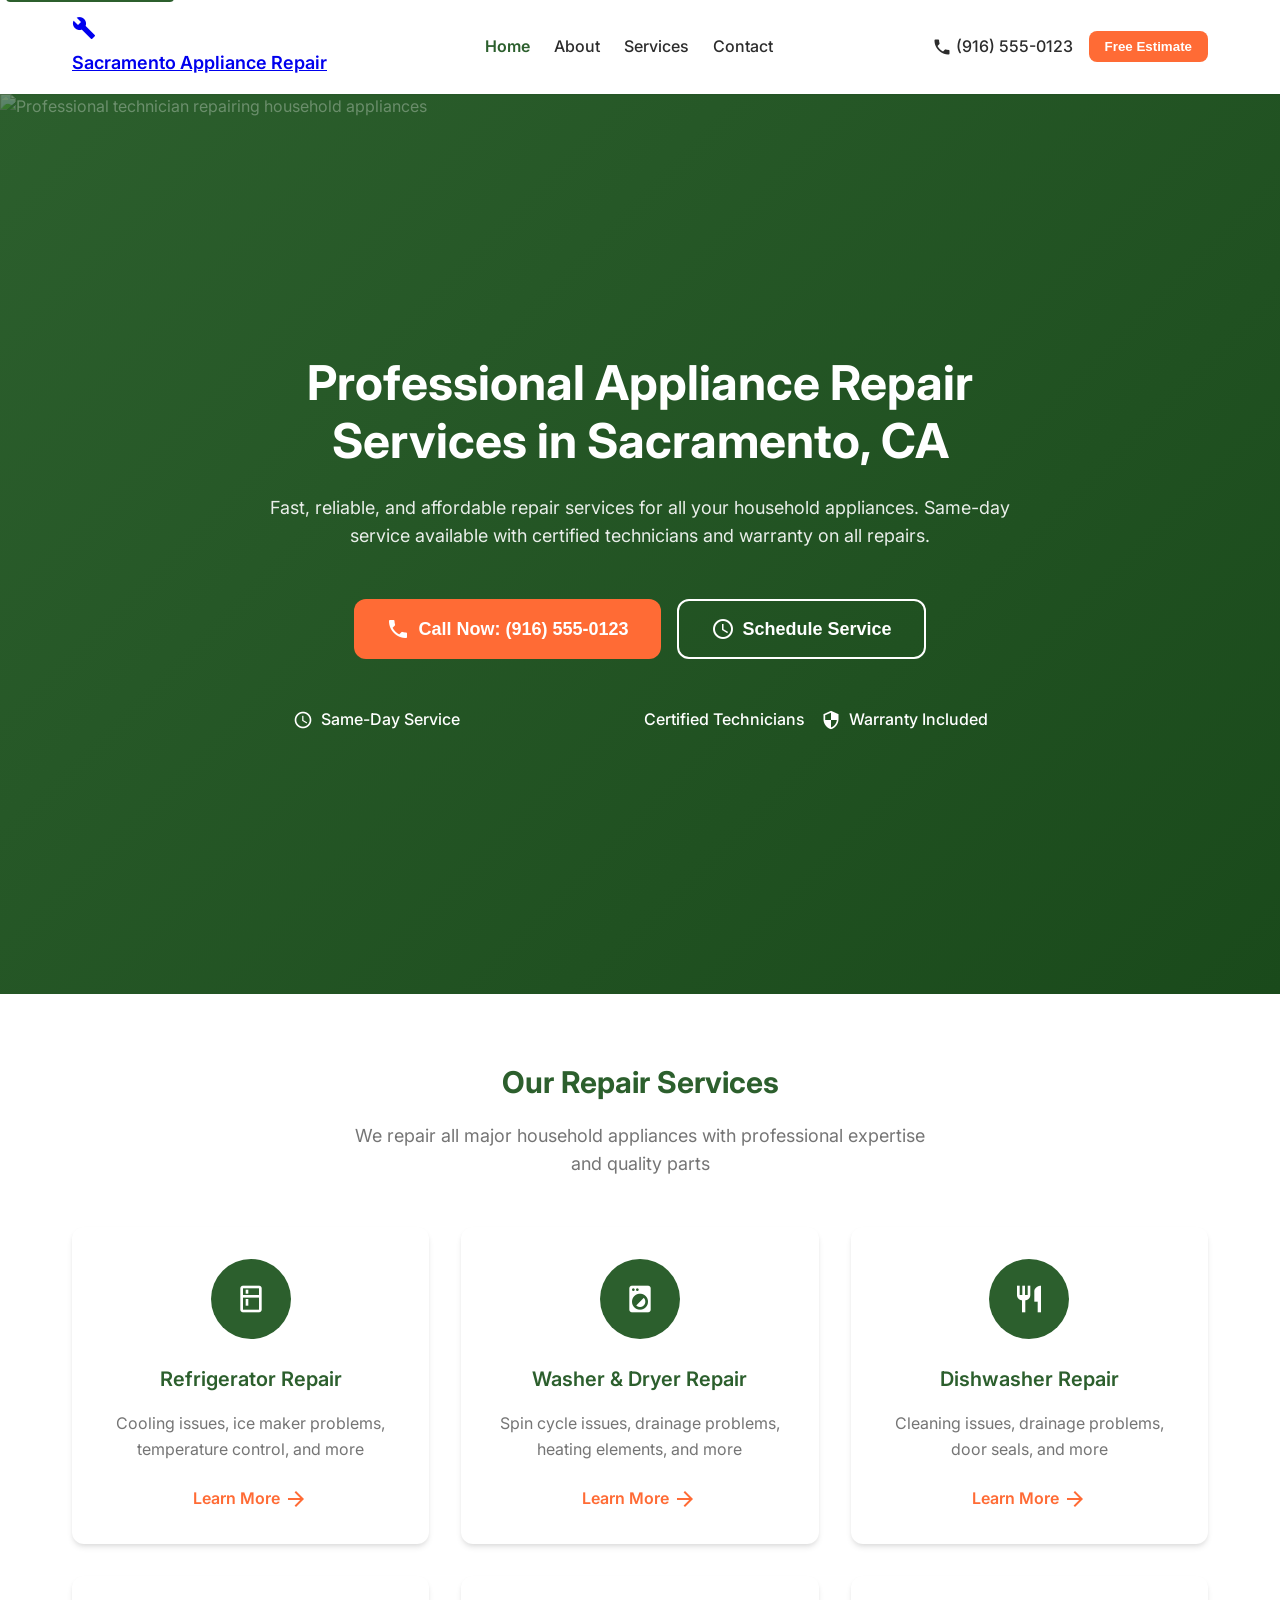
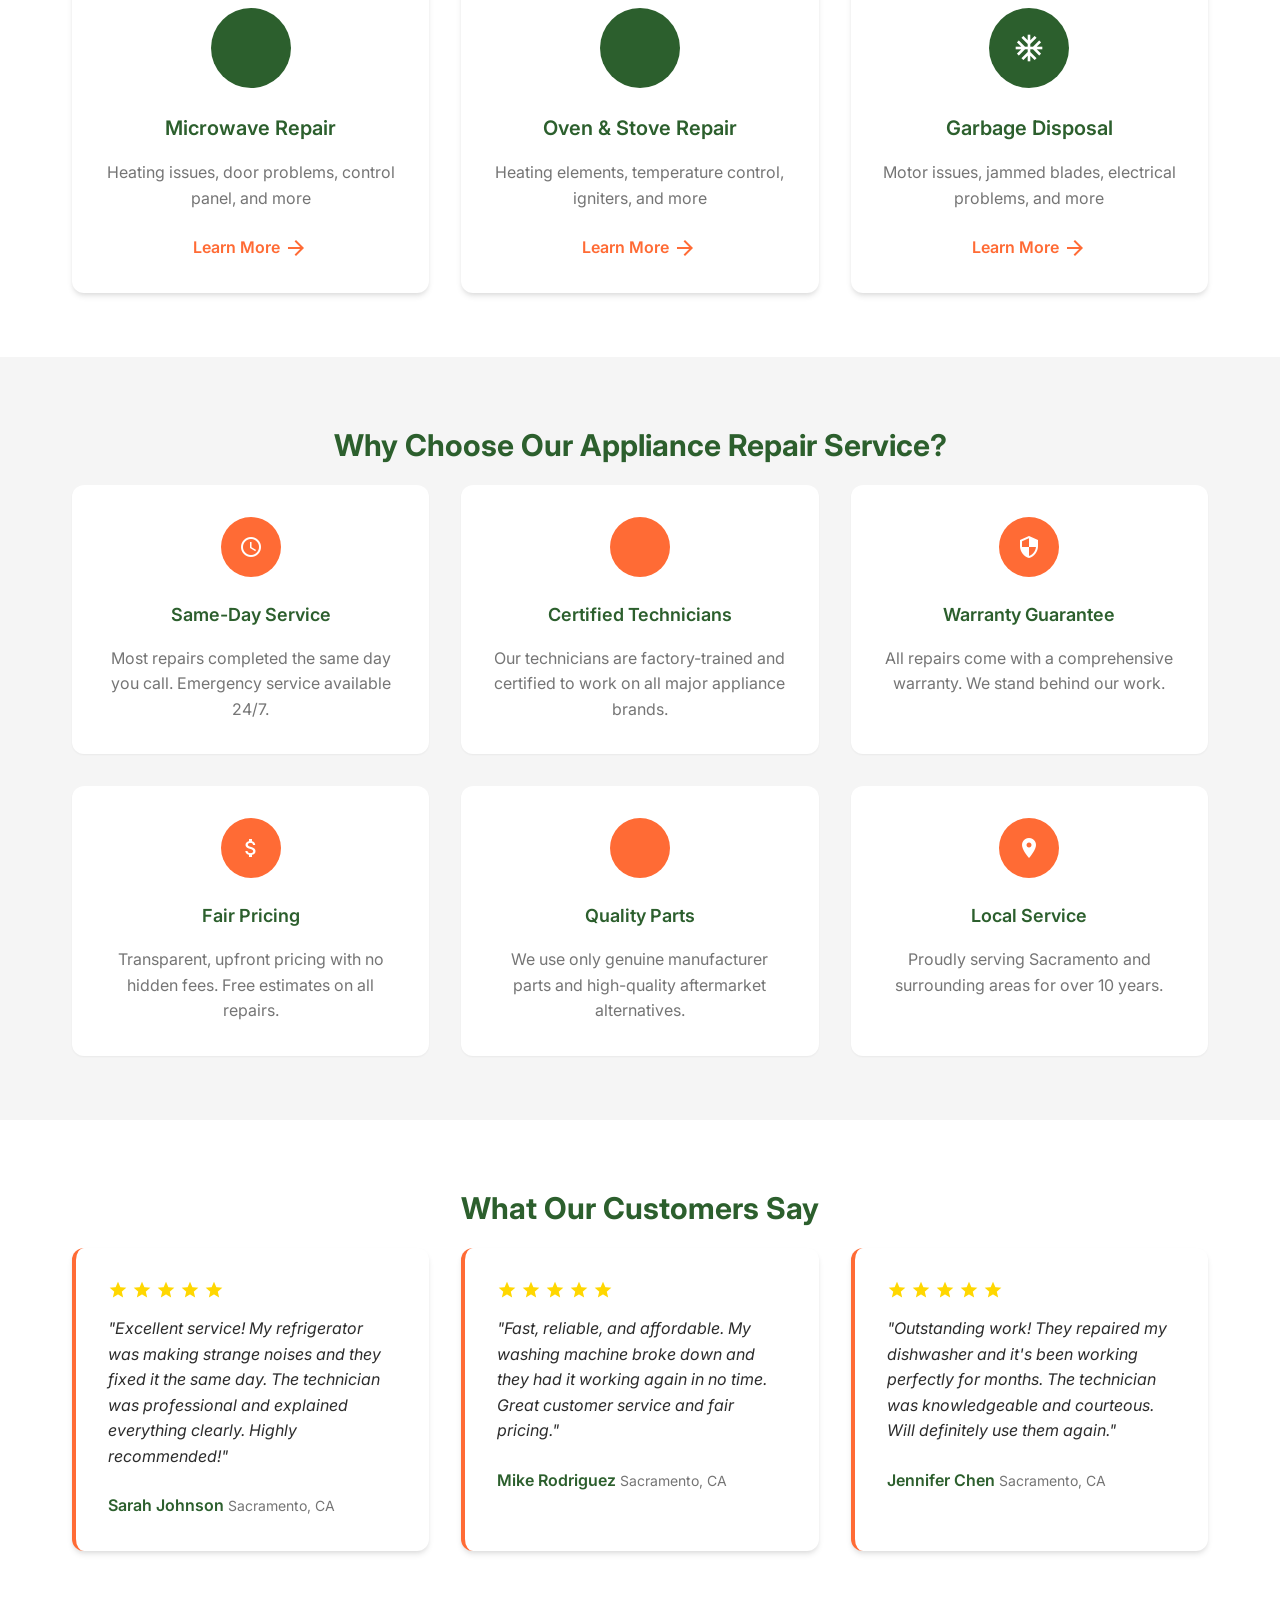
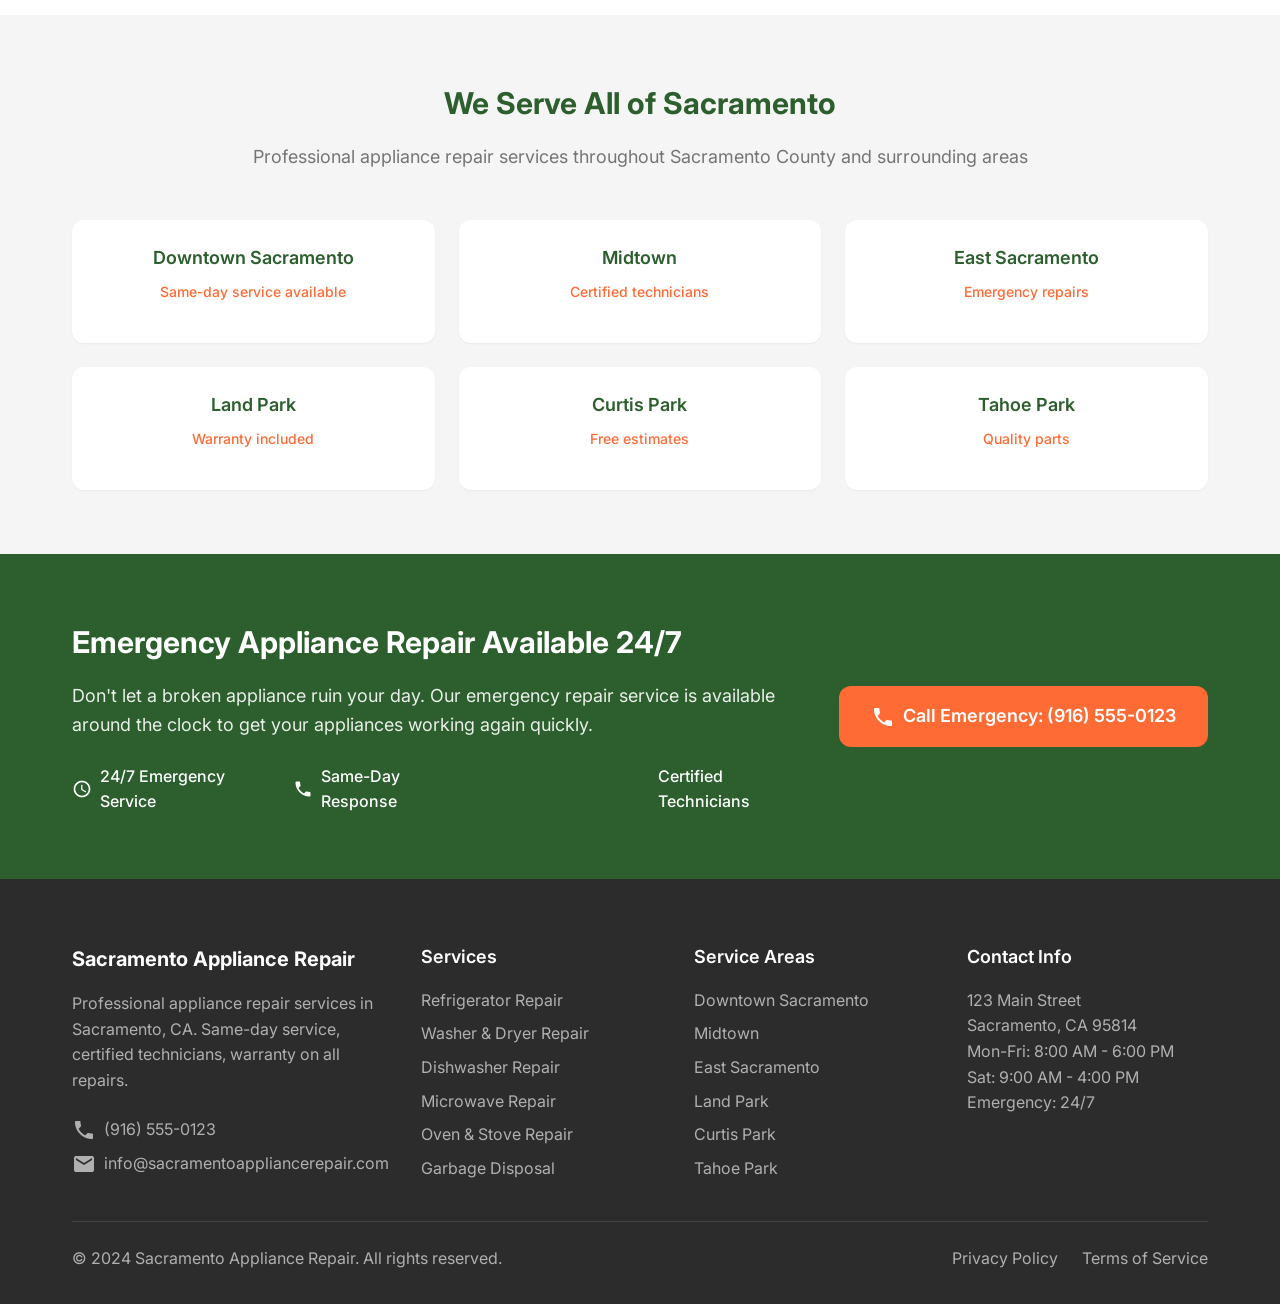
==== index.html @ 8d44ee0d "appl auto2 result more 1 request" ====
<!DOCTYPE html>
<html lang="en">
<head>
    <meta charset="UTF-8">
    <meta name="viewport" content="width=device-width, initial-scale=1.0">
    <title>Professional Appliance Repair in Sacramento, CA | Fast & Reliable Service</title>
    <meta name="description" content="Expert appliance repair services in Sacramento, CA. Same-day service, certified technicians, warranty on all repairs. Call now for free estimate!">
    <meta name="keywords" content="appliance repair Sacramento, Sacramento appliance repair, refrigerator repair, washing machine repair, dishwasher repair">
    <meta name="author" content="Sacramento Appliance Repair">
    
    <!-- Open Graph / Facebook -->
    <meta property="og:type" content="website">
    <meta property="og:url" content="https://sacramentoappliancerepair.com/">
    <meta property="og:title" content="Professional Appliance Repair in Sacramento, CA">
    <meta property="og:description" content="Expert appliance repair services in Sacramento, CA. Same-day service, certified technicians, warranty on all repairs.">
    <meta property="og:image" content="https://sacramentoappliancerepair.com/assets/images/hero-appliance-repair.jpg">

    <!-- Twitter -->
    <meta property="twitter:card" content="summary_large_image">
    <meta property="twitter:url" content="https://sacramentoappliancerepair.com/">
    <meta property="twitter:title" content="Professional Appliance Repair in Sacramento, CA">
    <meta property="twitter:description" content="Expert appliance repair services in Sacramento, CA. Same-day service, certified technicians, warranty on all repairs.">
    <meta property="twitter:image" content="https://sacramentoappliancerepair.com/assets/images/hero-appliance-repair.jpg">

    <!-- Favicon -->
    <link rel="icon" type="image/x-icon" href="/favicon.ico">
    
    <!-- Fonts -->
    <link rel="preconnect" href="https://fonts.googleapis.com">
    <link rel="preconnect" href="https://fonts.gstatic.com" crossorigin>
    <link href="https://fonts.googleapis.com/css2?family=Inter:wght@300;400;500;600;700&display=swap" rel="stylesheet">
    
    <!-- Material Icons -->
    <link href="https://fonts.googleapis.com/icon?family=Material+Icons" rel="stylesheet">
    
    <!-- Styles -->
    <link rel="stylesheet" href="assets/css/styles.css">
    
    <!-- Structured Data -->
    <script type="application/ld+json">
    {
        "@context": "https://schema.org",
        "@type": "LocalBusiness",
        "name": "Sacramento Appliance Repair",
        "description": "Professional appliance repair services in Sacramento, CA",
        "url": "https://sacramentoappliancerepair.com",
        "telephone": "+1-916-555-0123",
        "address": {
            "@type": "PostalAddress",
            "streetAddress": "123 Main Street",
            "addressLocality": "Sacramento",
            "addressRegion": "CA",
            "postalCode": "95814",
            "addressCountry": "US"
        },
        "geo": {
            "@type": "GeoCoordinates",
            "latitude": 38.5816,
            "longitude": -121.4944
        },
        "openingHours": "Mo-Fr 08:00-18:00,Sa 09:00-16:00",
        "priceRange": "$$",
        "serviceArea": {
            "@type": "GeoCircle",
            "geoMidpoint": {
                "@type": "GeoCoordinates",
                "latitude": 38.5816,
                "longitude": -121.4944
            },
            "geoRadius": "50000"
        }
    }
    </script>
</head>
<body>
    <!-- Skip Link -->
    <a href="#main" class="skip-link">Skip to main content</a>

    <!-- Header -->
    <header class="header" role="banner">
        <div class="container">
            <div class="header__content">
                <div class="header__logo">
                    <a href="/" aria-label="Sacramento Appliance Repair - Home">
                        <span class="material-icons" aria-hidden="true">build</span>
                        <span class="header__logo-text">Sacramento Appliance Repair</span>
                    </a>
                </div>
                
                <nav class="header__nav" role="navigation" aria-label="Main navigation">
                    <ul class="header__nav-list">
                        <li class="header__nav-item">
                            <a href="/" class="header__nav-link" aria-current="page">Home</a>
                        </li>
                        <li class="header__nav-item">
                            <a href="about.html" class="header__nav-link">About</a>
                        </li>
                        <li class="header__nav-item">
                            <a href="services.html" class="header__nav-link">Services</a>
                        </li>
                        <li class="header__nav-item">
                            <a href="contact.html" class="header__nav-link">Contact</a>
                        </li>
                    </ul>
                </nav>
                
                <div class="header__contact">
                    <a href="tel:+19165550123" class="header__phone" aria-label="Call us at 916-555-0123">
                        <span class="material-icons" aria-hidden="true">phone</span>
                        <span class="header__phone-text">(916) 555-0123</span>
                    </a>
                    <button class="header__cta" aria-label="Get free estimate">
                        Free Estimate
                    </button>
                </div>
                
                <button class="header__mobile-menu" aria-label="Open mobile menu" aria-expanded="false" aria-controls="mobile-menu">
                    <span class="header__hamburger"></span>
                </button>
            </div>
        </div>
        
        <!-- Mobile Menu -->
        <div class="mobile-menu" id="mobile-menu" aria-hidden="true">
            <nav class="mobile-menu__nav" role="navigation" aria-label="Mobile navigation">
                <ul class="mobile-menu__list">
                    <li class="mobile-menu__item">
                        <a href="/" class="mobile-menu__link" aria-current="page">Home</a>
                    </li>
                    <li class="mobile-menu__item">
                        <a href="about.html" class="mobile-menu__link">About</a>
                    </li>
                    <li class="mobile-menu__item">
                        <a href="services.html" class="mobile-menu__link">Services</a>
                    </li>
                    <li class="mobile-menu__item">
                        <a href="contact.html" class="mobile-menu__link">Contact</a>
                    </li>
                </ul>
                <div class="mobile-menu__contact">
                    <a href="tel:+19165550123" class="mobile-menu__phone">
                        <span class="material-icons" aria-hidden="true">phone</span>
                        (916) 555-0123
                    </a>
                    <button class="mobile-menu__cta">Free Estimate</button>
                </div>
            </nav>
        </div>
    </header>

    <!-- Main Content -->
    <main id="main" role="main">
        <!-- Hero Section -->
        <section class="hero" aria-labelledby="hero-title">
            <div class="hero__background">
                <img src="https://placehold.co/1920x1080/2C5F2D/FFFFFF?text=Professional+Appliance+Repair" 
                     alt="Professional technician repairing household appliances" 
                     class="hero__image">
            </div>
            <div class="container">
                <div class="hero__content">
                    <h1 id="hero-title" class="hero__title">
                        Professional Appliance Repair Services in Sacramento, CA
                    </h1>
                    <p class="hero__subtitle">
                        Fast, reliable, and affordable repair services for all your household appliances. 
                        Same-day service available with certified technicians and warranty on all repairs.
                    </p>
                    <div class="hero__actions">
                        <button class="hero__cta hero__cta--primary" aria-label="Call now for free estimate">
                            <span class="material-icons" aria-hidden="true">phone</span>
                            Call Now: (916) 555-0123
                        </button>
                        <button class="hero__cta hero__cta--secondary" aria-label="Schedule service online">
                            <span class="material-icons" aria-hidden="true">schedule</span>
                            Schedule Service
                        </button>
                    </div>
                    <div class="hero__features">
                        <div class="hero__feature">
                            <span class="material-icons" aria-hidden="true">schedule</span>
                            <span>Same-Day Service</span>
                        </div>
                        <div class="hero__feature">
                            <span class="material-icons" aria-hidden="true">verified</span>
                            <span>Certified Technicians</span>
                        </div>
                        <div class="hero__feature">
                            <span class="material-icons" aria-hidden="true">security</span>
                            <span>Warranty Included</span>
                        </div>
                    </div>
                </div>
            </div>
        </section>

        <!-- Services Overview -->
        <section class="services-overview" aria-labelledby="services-title">
            <div class="container">
                <h2 id="services-title" class="services-overview__title">Our Repair Services</h2>
                <p class="services-overview__subtitle">
                    We repair all major household appliances with professional expertise and quality parts
                </p>
                <div class="services-overview__grid">
                    <div class="service-card">
                        <div class="service-card__icon">
                            <span class="material-icons" aria-hidden="true">kitchen</span>
                        </div>
                        <h3 class="service-card__title">Refrigerator Repair</h3>
                        <p class="service-card__description">
                            Cooling issues, ice maker problems, temperature control, and more
                        </p>
                        <a href="services.html#refrigerator" class="service-card__link" aria-label="Learn more about refrigerator repair">
                            Learn More
                            <span class="material-icons" aria-hidden="true">arrow_forward</span>
                        </a>
                    </div>
                    
                    <div class="service-card">
                        <div class="service-card__icon">
                            <span class="material-icons" aria-hidden="true">local_laundry_service</span>
                        </div>
                        <h3 class="service-card__title">Washer & Dryer Repair</h3>
                        <p class="service-card__description">
                            Spin cycle issues, drainage problems, heating elements, and more
                        </p>
                        <a href="services.html#washer-dryer" class="service-card__link" aria-label="Learn more about washer and dryer repair">
                            Learn More
                            <span class="material-icons" aria-hidden="true">arrow_forward</span>
                        </a>
                    </div>
                    
                    <div class="service-card">
                        <div class="service-card__icon">
                            <span class="material-icons" aria-hidden="true">restaurant</span>
                        </div>
                        <h3 class="service-card__title">Dishwasher Repair</h3>
                        <p class="service-card__description">
                            Cleaning issues, drainage problems, door seals, and more
                        </p>
                        <a href="services.html#dishwasher" class="service-card__link" aria-label="Learn more about dishwasher repair">
                            Learn More
                            <span class="material-icons" aria-hidden="true">arrow_forward</span>
                        </a>
                    </div>
                    
                    <div class="service-card">
                        <div class="service-card__icon">
                            <span class="material-icons" aria-hidden="true">microwave</span>
                        </div>
                        <h3 class="service-card__title">Microwave Repair</h3>
                        <p class="service-card__description">
                            Heating issues, door problems, control panel, and more
                        </p>
                        <a href="services.html#microwave" class="service-card__link" aria-label="Learn more about microwave repair">
                            Learn More
                            <span class="material-icons" aria-hidden="true">arrow_forward</span>
                        </a>
                    </div>
                    
                    <div class="service-card">
                        <div class="service-card__icon">
                            <span class="material-icons" aria-hidden="true">oven</span>
                        </div>
                        <h3 class="service-card__title">Oven & Stove Repair</h3>
                        <p class="service-card__description">
                            Heating elements, temperature control, igniters, and more
                        </p>
                        <a href="services.html#oven-stove" class="service-card__link" aria-label="Learn more about oven and stove repair">
                            Learn More
                            <span class="material-icons" aria-hidden="true">arrow_forward</span>
                        </a>
                    </div>
                    
                    <div class="service-card">
                        <div class="service-card__icon">
                            <span class="material-icons" aria-hidden="true">ac_unit</span>
                        </div>
                        <h3 class="service-card__title">Garbage Disposal</h3>
                        <p class="service-card__description">
                            Motor issues, jammed blades, electrical problems, and more
                        </p>
                        <a href="services.html#garbage-disposal" class="service-card__link" aria-label="Learn more about garbage disposal repair">
                            Learn More
                            <span class="material-icons" aria-hidden="true">arrow_forward</span>
                        </a>
                    </div>
                </div>
            </div>
        </section>

        <!-- Why Choose Us -->
        <section class="why-choose-us" aria-labelledby="why-choose-title">
            <div class="container">
                <h2 id="why-choose-title" class="why-choose-us__title">Why Choose Our Appliance Repair Service?</h2>
                <div class="why-choose-us__grid">
                    <div class="feature-card">
                        <div class="feature-card__icon">
                            <span class="material-icons" aria-hidden="true">schedule</span>
                        </div>
                        <h3 class="feature-card__title">Same-Day Service</h3>
                        <p class="feature-card__description">
                            Most repairs completed the same day you call. Emergency service available 24/7.
                        </p>
                    </div>
                    
                    <div class="feature-card">
                        <div class="feature-card__icon">
                            <span class="material-icons" aria-hidden="true">verified</span>
                        </div>
                        <h3 class="feature-card__title">Certified Technicians</h3>
                        <p class="feature-card__description">
                            Our technicians are factory-trained and certified to work on all major appliance brands.
                        </p>
                    </div>
                    
                    <div class="feature-card">
                        <div class="feature-card__icon">
                            <span class="material-icons" aria-hidden="true">security</span>
                        </div>
                        <h3 class="feature-card__title">Warranty Guarantee</h3>
                        <p class="feature-card__description">
                            All repairs come with a comprehensive warranty. We stand behind our work.
                        </p>
                    </div>
                    
                    <div class="feature-card">
                        <div class="feature-card__icon">
                            <span class="material-icons" aria-hidden="true">attach_money</span>
                        </div>
                        <h3 class="feature-card__title">Fair Pricing</h3>
                        <p class="feature-card__description">
                            Transparent, upfront pricing with no hidden fees. Free estimates on all repairs.
                        </p>
                    </div>
                    
                    <div class="feature-card">
                        <div class="feature-card__icon">
                            <span class="material-icons" aria-hidden="true">inventory</span>
                        </div>
                        <h3 class="feature-card__title">Quality Parts</h3>
                        <p class="feature-card__description">
                            We use only genuine manufacturer parts and high-quality aftermarket alternatives.
                        </p>
                    </div>
                    
                    <div class="feature-card">
                        <div class="feature-card__icon">
                            <span class="material-icons" aria-hidden="true">location_on</span>
                        </div>
                        <h3 class="feature-card__title">Local Service</h3>
                        <p class="feature-card__description">
                            Proudly serving Sacramento and surrounding areas for over 10 years.
                        </p>
                    </div>
                </div>
            </div>
        </section>

        <!-- Testimonials -->
        <section class="testimonials" aria-labelledby="testimonials-title">
            <div class="container">
                <h2 id="testimonials-title" class="testimonials__title">What Our Customers Say</h2>
                <div class="testimonials__grid">
                    <div class="testimonial-card">
                        <div class="testimonial-card__stars" aria-label="5 star rating">
                            <span class="material-icons" aria-hidden="true">star</span>
                            <span class="material-icons" aria-hidden="true">star</span>
                            <span class="material-icons" aria-hidden="true">star</span>
                            <span class="material-icons" aria-hidden="true">star</span>
                            <span class="material-icons" aria-hidden="true">star</span>
                        </div>
                        <p class="testimonial-card__text">
                            "Excellent service! My refrigerator was making strange noises and they fixed it the same day. 
                            The technician was professional and explained everything clearly. Highly recommended!"
                        </p>
                        <div class="testimonial-card__author">
                            <strong>Sarah Johnson</strong>
                            <span>Sacramento, CA</span>
                        </div>
                    </div>
                    
                    <div class="testimonial-card">
                        <div class="testimonial-card__stars" aria-label="5 star rating">
                            <span class="material-icons" aria-hidden="true">star</span>
                            <span class="material-icons" aria-hidden="true">star</span>
                            <span class="material-icons" aria-hidden="true">star</span>
                            <span class="material-icons" aria-hidden="true">star</span>
                            <span class="material-icons" aria-hidden="true">star</span>
                        </div>
                        <p class="testimonial-card__text">
                            "Fast, reliable, and affordable. My washing machine broke down and they had it working 
                            again in no time. Great customer service and fair pricing."
                        </p>
                        <div class="testimonial-card__author">
                            <strong>Mike Rodriguez</strong>
                            <span>Sacramento, CA</span>
                        </div>
                    </div>
                    
                    <div class="testimonial-card">
                        <div class="testimonial-card__stars" aria-label="5 star rating">
                            <span class="material-icons" aria-hidden="true">star</span>
                            <span class="material-icons" aria-hidden="true">star</span>
                            <span class="material-icons" aria-hidden="true">star</span>
                            <span class="material-icons" aria-hidden="true">star</span>
                            <span class="material-icons" aria-hidden="true">star</span>
                        </div>
                        <p class="testimonial-card__text">
                            "Outstanding work! They repaired my dishwasher and it's been working perfectly for months. 
                            The technician was knowledgeable and courteous. Will definitely use them again."
                        </p>
                        <div class="testimonial-card__author">
                            <strong>Jennifer Chen</strong>
                            <span>Sacramento, CA</span>
                        </div>
                    </div>
                </div>
            </div>
        </section>

        <!-- Service Areas -->
        <section class="service-areas" aria-labelledby="service-areas-title">
            <div class="container">
                <h2 id="service-areas-title" class="service-areas__title">We Serve All of Sacramento</h2>
                <p class="service-areas__subtitle">
                    Professional appliance repair services throughout Sacramento County and surrounding areas
                </p>
                <div class="service-areas__grid">
                    <div class="area-card">
                        <h3 class="area-card__title">Downtown Sacramento</h3>
                        <p class="area-card__description">Same-day service available</p>
                    </div>
                    <div class="area-card">
                        <h3 class="area-card__title">Midtown</h3>
                        <p class="area-card__description">Certified technicians</p>
                    </div>
                    <div class="area-card">
                        <h3 class="area-card__title">East Sacramento</h3>
                        <p class="area-card__description">Emergency repairs</p>
                    </div>
                    <div class="area-card">
                        <h3 class="area-card__title">Land Park</h3>
                        <p class="area-card__description">Warranty included</p>
                    </div>
                    <div class="area-card">
                        <h3 class="area-card__title">Curtis Park</h3>
                        <p class="area-card__description">Free estimates</p>
                    </div>
                    <div class="area-card">
                        <h3 class="area-card__title">Tahoe Park</h3>
                        <p class="area-card__description">Quality parts</p>
                    </div>
                </div>
            </div>
        </section>

        <!-- Emergency Service -->
        <section class="emergency-service" aria-labelledby="emergency-title">
            <div class="container">
                <div class="emergency-service__content">
                    <div class="emergency-service__text">
                        <h2 id="emergency-title" class="emergency-service__title">Emergency Appliance Repair Available 24/7</h2>
                        <p class="emergency-service__description">
                            Don't let a broken appliance ruin your day. Our emergency repair service is available 
                            around the clock to get your appliances working again quickly.
                        </p>
                        <div class="emergency-service__features">
                            <div class="emergency-service__feature">
                                <span class="material-icons" aria-hidden="true">schedule</span>
                                <span>24/7 Emergency Service</span>
                            </div>
                            <div class="emergency-service__feature">
                                <span class="material-icons" aria-hidden="true">phone</span>
                                <span>Same-Day Response</span>
                            </div>
                            <div class="emergency-service__feature">
                                <span class="material-icons" aria-hidden="true">verified</span>
                                <span>Certified Technicians</span>
                            </div>
                        </div>
                    </div>
                    <div class="emergency-service__cta">
                        <a href="tel:+19165550123" class="emergency-service__button" aria-label="Call emergency repair line">
                            <span class="material-icons" aria-hidden="true">phone</span>
                            Call Emergency: (916) 555-0123
                        </a>
                    </div>
                </div>
            </div>
        </section>
    </main>

    <!-- Footer -->
    <footer class="footer" role="contentinfo">
        <div class="container">
            <div class="footer__content">
                <div class="footer__section">
                    <h3 class="footer__title">Sacramento Appliance Repair</h3>
                    <p class="footer__description">
                        Professional appliance repair services in Sacramento, CA. 
                        Same-day service, certified technicians, warranty on all repairs.
                    </p>
                    <div class="footer__contact">
                        <a href="tel:+19165550123" class="footer__phone">
                            <span class="material-icons" aria-hidden="true">phone</span>
                            (916) 555-0123
                        </a>
                        <a href="mailto:info@sacramentoappliancerepair.com" class="footer__email">
                            <span class="material-icons" aria-hidden="true">email</span>
                            info@sacramentoappliancerepair.com
                        </a>
                    </div>
                </div>
                
                <div class="footer__section">
                    <h4 class="footer__subtitle">Services</h4>
                    <ul class="footer__links">
                        <li><a href="services.html#refrigerator" class="footer__link">Refrigerator Repair</a></li>
                        <li><a href="services.html#washer-dryer" class="footer__link">Washer & Dryer Repair</a></li>
                        <li><a href="services.html#dishwasher" class="footer__link">Dishwasher Repair</a></li>
                        <li><a href="services.html#microwave" class="footer__link">Microwave Repair</a></li>
                        <li><a href="services.html#oven-stove" class="footer__link">Oven & Stove Repair</a></li>
                        <li><a href="services.html#garbage-disposal" class="footer__link">Garbage Disposal</a></li>
                    </ul>
                </div>
                
                <div class="footer__section">
                    <h4 class="footer__subtitle">Service Areas</h4>
                    <ul class="footer__links">
                        <li><a href="contact.html#downtown" class="footer__link">Downtown Sacramento</a></li>
                        <li><a href="contact.html#midtown" class="footer__link">Midtown</a></li>
                        <li><a href="contact.html#east-sac" class="footer__link">East Sacramento</a></li>
                        <li><a href="contact.html#land-park" class="footer__link">Land Park</a></li>
                        <li><a href="contact.html#curtis-park" class="footer__link">Curtis Park</a></li>
                        <li><a href="contact.html#tahoe-park" class="footer__link">Tahoe Park</a></li>
                    </ul>
                </div>
                
                <div class="footer__section">
                    <h4 class="footer__subtitle">Contact Info</h4>
                    <div class="footer__address">
                        <p>123 Main Street<br>Sacramento, CA 95814</p>
                        <p>Mon-Fri: 8:00 AM - 6:00 PM<br>Sat: 9:00 AM - 4:00 PM<br>Emergency: 24/7</p>
                    </div>
                </div>
            </div>
            
            <div class="footer__bottom">
                <div class="footer__copyright">
                    <p>&copy; 2024 Sacramento Appliance Repair. All rights reserved.</p>
                </div>
                <div class="footer__legal">
                    <a href="/privacy" class="footer__legal-link">Privacy Policy</a>
                    <a href="/terms" class="footer__legal-link">Terms of Service</a>
                </div>
            </div>
        </div>
    </footer>

    <!-- Scripts -->
    <script src="assets/js/script.js"></script>
</body>
</html>
---- assets/css/styles.css ----
/* ===== CSS VARIABLES ===== */
:root {
  /* Colors */
  --color-primary: #2C5F2D;
  --color-accent: #FF6B35;
  --color-bg: #F7F7F7;
  --color-text: #2C2C2C;
  --color-white: #FFFFFF;
  --color-light-gray: #F5F5F5;
  --color-medium-gray: #E0E0E0;
  --color-dark-gray: #757575;
  
  /* Typography */
  --font-family: 'Inter', sans-serif;
  --font-size-xs: 0.75rem;
  --font-size-sm: 0.875rem;
  --font-size-base: 1rem;
  --font-size-lg: 1.125rem;
  --font-size-xl: 1.25rem;
  --font-size-2xl: 1.5rem;
  --font-size-3xl: 1.875rem;
  --font-size-4xl: 2.25rem;
  --font-size-5xl: 3rem;
  
  /* Spacing */
  --spacing-xs: 0.25rem;
  --spacing-sm: 0.5rem;
  --spacing-md: 1rem;
  --spacing-lg: 1.5rem;
  --spacing-xl: 2rem;
  --spacing-2xl: 3rem;
  --spacing-3xl: 4rem;
  
  /* Layout */
  --container-max-width: 1200px;
  --container-padding: 1rem;
  
  /* Border Radius */
  --radius-sm: 4px;
  --radius-md: 8px;
  --radius-lg: 12px;
  --radius-xl: 16px;
  
  /* Shadows */
  --shadow-sm: 0 1px 2px 0 rgba(0, 0, 0, 0.05);
  --shadow-md: 0 4px 6px -1px rgba(0, 0, 0, 0.1), 0 2px 4px -1px rgba(0, 0, 0, 0.06);
  --shadow-lg: 0 10px 15px -3px rgba(0, 0, 0, 0.1), 0 4px 6px -2px rgba(0, 0, 0, 0.05);
  --shadow-xl: 0 20px 25px -5px rgba(0, 0, 0, 0.1), 0 10px 10px -5px rgba(0, 0, 0, 0.04);
  
  /* Transitions */
  --transition-fast: 0.15s ease-in-out;
  --transition-base: 0.3s ease-in-out;
  --transition-slow: 0.5s ease-in-out;
  
  /* Z-index */
  --z-dropdown: 1000;
  --z-sticky: 1020;
  --z-fixed: 1030;
  --z-modal: 1040;
  --z-popover: 1050;
  --z-tooltip: 1060;
}

/* ===== RESET & BASE STYLES ===== */
*,
*::before,
*::after {
  box-sizing: border-box;
  margin: 0;
  padding: 0;
}

html {
  font-size: 16px;
  scroll-behavior: smooth;
}

body {
  font-family: var(--font-family);
  font-size: var(--font-size-base);
  line-height: 1.6;
  color: var(--color-text);
  background-color: var(--color-white);
  -webkit-font-smoothing: antialiased;
  -moz-osx-font-smoothing: grayscale;
}

/* ===== SKIP LINK ===== */
.skip-link {
  position: absolute;
  top: -40px;
  left: 6px;
  background: var(--color-primary);
  color: var(--color-white);
  padding: 8px;
  text-decoration: none;
  border-radius: var(--radius-sm);
  z-index: var(--z-tooltip);
  transition: top var(--transition-fast);
}

.skip-link:focus {
  top: 6px;
}

/* ===== CONTAINER ===== */
.container {
  max-width: var(--container-max-width);
  margin: 0 auto;
  padding: 0 var(--container-padding);
}

@media screen and (min-width: 768px) {
  .container {
    padding: 0 var(--spacing-xl);
  }
}

/* ===== HEADER ===== */
.header {
  background: var(--color-white);
  box-shadow: var(--shadow-sm);
  position: sticky;
  top: 0;
  z-index: var(--z-sticky);
}

.header__content {
  display: flex;
  align-items: center;
  justify-content: space-between;
  padding: var(--spacing-md) 0;
  gap: var(--spacing-md);
}

.header__logo {
  display: flex;
  align-items: center;
  gap: var(--spacing-sm);
  text-decoration: none;
  color: var(--color-primary);
  font-weight: 600;
  font-size: var(--font-size-lg);
}

.header__logo .material-icons {
  font-size: 1.5rem;
}

.header__logo-text {
  display: none;
}

@media screen and (min-width: 768px) {
  .header__logo-text {
    display: block;
  }
}

.header__nav {
  display: none;
}

@media screen and (min-width: 768px) {
  .header__nav {
    display: block;
  }
}

.header__nav-list {
  display: flex;
  list-style: none;
  gap: var(--spacing-lg);
}

.header__nav-link {
  color: var(--color-text);
  text-decoration: none;
  font-weight: 500;
  transition: color var(--transition-fast);
  padding: var(--spacing-sm) 0;
}

.header__nav-link:hover,
.header__nav-link:focus {
  color: var(--color-primary);
}

.header__nav-link[aria-current="page"] {
  color: var(--color-primary);
  font-weight: 600;
}

.header__contact {
  display: none;
  align-items: center;
  gap: var(--spacing-md);
}

@media screen and (min-width: 768px) {
  .header__contact {
    display: flex;
  }
}

.header__phone {
  display: flex;
  align-items: center;
  gap: var(--spacing-xs);
  color: var(--color-text);
  text-decoration: none;
  font-weight: 500;
  transition: color var(--transition-fast);
}

.header__phone:hover,
.header__phone:focus {
  color: var(--color-primary);
}

.header__phone .material-icons {
  font-size: 1.25rem;
}

.header__cta {
  background: var(--color-accent);
  color: var(--color-white);
  border: none;
  padding: var(--spacing-sm) var(--spacing-md);
  border-radius: var(--radius-md);
  font-weight: 600;
  cursor: pointer;
  transition: all var(--transition-fast);
}

.header__cta:hover,
.header__cta:focus {
  background: #E55A2B;
  transform: translateY(-1px);
}

.header__mobile-menu {
  display: flex;
  flex-direction: column;
  justify-content: center;
  width: 24px;
  height: 24px;
  background: none;
  border: none;
  cursor: pointer;
  padding: 0;
}

@media screen and (min-width: 768px) {
  .header__mobile-menu {
    display: none;
  }
}

.header__hamburger {
  width: 24px;
  height: 2px;
  background: var(--color-text);
  transition: all var(--transition-fast);
  position: relative;
}

.header__hamburger::before,
.header__hamburger::after {
  content: '';
  position: absolute;
  width: 24px;
  height: 2px;
  background: var(--color-text);
  transition: all var(--transition-fast);
}

.header__hamburger::before {
  top: -8px;
}

.header__hamburger::after {
  top: 8px;
}

.header__mobile-menu[aria-expanded="true"] .header__hamburger {
  background: transparent;
}

.header__mobile-menu[aria-expanded="true"] .header__hamburger::before {
  transform: rotate(45deg);
  top: 0;
}

.header__mobile-menu[aria-expanded="true"] .header__hamburger::after {
  transform: rotate(-45deg);
  top: 0;
}

/* ===== MOBILE MENU ===== */
.mobile-menu {
  position: fixed;
  top: 0;
  left: 0;
  right: 0;
  bottom: 0;
  background: var(--color-white);
  z-index: var(--z-modal);
  transform: translateY(-100%);
  transition: transform var(--transition-base);
  padding-top: 80px;
}

.mobile-menu[aria-hidden="false"] {
  transform: translateY(0);
}

.mobile-menu__nav {
  padding: var(--spacing-xl);
}

.mobile-menu__list {
  list-style: none;
  margin-bottom: var(--spacing-xl);
}

.mobile-menu__item {
  margin-bottom: var(--spacing-lg);
}

.mobile-menu__link {
  color: var(--color-text);
  text-decoration: none;
  font-size: var(--font-size-xl);
  font-weight: 500;
  display: block;
  padding: var(--spacing-sm) 0;
  transition: color var(--transition-fast);
}

.mobile-menu__link:hover,
.mobile-menu__link:focus {
  color: var(--color-primary);
}

.mobile-menu__link[aria-current="page"] {
  color: var(--color-primary);
  font-weight: 600;
}

.mobile-menu__contact {
  border-top: 1px solid var(--color-medium-gray);
  padding-top: var(--spacing-lg);
}

.mobile-menu__phone {
  display: flex;
  align-items: center;
  gap: var(--spacing-sm);
  color: var(--color-text);
  text-decoration: none;
  font-weight: 500;
  margin-bottom: var(--spacing-md);
}

.mobile-menu__phone .material-icons {
  font-size: 1.25rem;
}

.mobile-menu__cta {
  background: var(--color-accent);
  color: var(--color-white);
  border: none;
  padding: var(--spacing-md) var(--spacing-lg);
  border-radius: var(--radius-md);
  font-weight: 600;
  cursor: pointer;
  width: 100%;
  transition: all var(--transition-fast);
}

.mobile-menu__cta:hover,
.mobile-menu__cta:focus {
  background: #E55A2B;
}

/* ===== HERO SECTION ===== */
.hero {
  position: relative;
  min-height: 100vh;
  display: flex;
  align-items: center;
  background: linear-gradient(135deg, var(--color-primary) 0%, #1A4A1B 100%);
  color: var(--color-white);
  overflow: hidden;
}

.hero__background {
  position: absolute;
  top: 0;
  left: 0;
  right: 0;
  bottom: 0;
  z-index: 1;
}

.hero__image {
  width: 100%;
  height: 100%;
  object-fit: cover;
  opacity: 0.3;
}

.hero__content {
  position: relative;
  z-index: 2;
  text-align: center;
  max-width: 800px;
  margin: 0 auto;
}

.hero__title {
  font-size: var(--font-size-3xl);
  font-weight: 700;
  margin-bottom: var(--spacing-lg);
  line-height: 1.2;
}

@media screen and (min-width: 768px) {
  .hero__title {
    font-size: var(--font-size-4xl);
  }
}

@media screen and (min-width: 1024px) {
  .hero__title {
    font-size: var(--font-size-5xl);
  }
}

.hero__subtitle {
  font-size: var(--font-size-lg);
  margin-bottom: var(--spacing-2xl);
  opacity: 0.9;
  line-height: 1.6;
}

.hero__actions {
  display: flex;
  flex-direction: column;
  gap: var(--spacing-md);
  margin-bottom: var(--spacing-2xl);
}

@media screen and (min-width: 768px) {
  .hero__actions {
    flex-direction: row;
    justify-content: center;
  }
}

.hero__cta {
  display: flex;
  align-items: center;
  justify-content: center;
  gap: var(--spacing-sm);
  padding: var(--spacing-md) var(--spacing-xl);
  border-radius: var(--radius-lg);
  font-weight: 600;
  font-size: var(--font-size-lg);
  text-decoration: none;
  transition: all var(--transition-base);
  border: none;
  cursor: pointer;
}

.hero__cta--primary {
  background: var(--color-accent);
  color: var(--color-white);
}

.hero__cta--primary:hover,
.hero__cta--primary:focus {
  background: #E55A2B;
  transform: translateY(-2px);
  box-shadow: var(--shadow-lg);
}

.hero__cta--secondary {
  background: transparent;
  color: var(--color-white);
  border: 2px solid var(--color-white);
}

.hero__cta--secondary:hover,
.hero__cta--secondary:focus {
  background: var(--color-white);
  color: var(--color-primary);
}

.hero__features {
  display: flex;
  flex-direction: column;
  gap: var(--spacing-md);
  justify-content: center;
}

@media screen and (min-width: 768px) {
  .hero__features {
    flex-direction: row;
  }
}

.hero__feature {
  display: flex;
  align-items: center;
  gap: var(--spacing-sm);
  font-weight: 500;
}

.hero__feature .material-icons {
  font-size: 1.25rem;
}

/* ===== PAGE HEADER ===== */
.page-header {
  background: var(--color-light-gray);
  padding: var(--spacing-3xl) 0;
  text-align: center;
}

.page-header__title {
  font-size: var(--font-size-3xl);
  font-weight: 700;
  color: var(--color-primary);
  margin-bottom: var(--spacing-md);
}

@media screen and (min-width: 768px) {
  .page-header__title {
    font-size: var(--font-size-4xl);
  }
}

.page-header__subtitle {
  font-size: var(--font-size-lg);
  color: var(--color-dark-gray);
  max-width: 600px;
  margin: 0 auto;
}

/* ===== SERVICES OVERVIEW ===== */
.services-overview {
  padding: var(--spacing-3xl) 0;
  background: var(--color-white);
}

.services-overview__title {
  text-align: center;
  font-size: var(--font-size-3xl);
  font-weight: 700;
  color: var(--color-primary);
  margin-bottom: var(--spacing-md);
}

.services-overview__subtitle {
  text-align: center;
  font-size: var(--font-size-lg);
  color: var(--color-dark-gray);
  margin-bottom: var(--spacing-2xl);
  max-width: 600px;
  margin-left: auto;
  margin-right: auto;
}

.services-overview__grid {
  display: grid;
  grid-template-columns: 1fr;
  gap: var(--spacing-xl);
}

@media screen and (min-width: 768px) {
  .services-overview__grid {
    grid-template-columns: repeat(2, 1fr);
  }
}

@media screen and (min-width: 1024px) {
  .services-overview__grid {
    grid-template-columns: repeat(3, 1fr);
  }
}

.service-card {
  background: var(--color-white);
  border-radius: var(--radius-lg);
  padding: var(--spacing-xl);
  box-shadow: var(--shadow-md);
  transition: all var(--transition-base);
  text-align: center;
}

.service-card:hover {
  transform: translateY(-4px);
  box-shadow: var(--shadow-xl);
}

.service-card__icon {
  width: 80px;
  height: 80px;
  background: var(--color-primary);
  border-radius: 50%;
  display: flex;
  align-items: center;
  justify-content: center;
  margin: 0 auto var(--spacing-lg);
}

.service-card__icon .material-icons {
  font-size: 2rem;
  color: var(--color-white);
}

.service-card__title {
  font-size: var(--font-size-xl);
  font-weight: 600;
  color: var(--color-primary);
  margin-bottom: var(--spacing-md);
}

.service-card__description {
  color: var(--color-dark-gray);
  margin-bottom: var(--spacing-lg);
  line-height: 1.6;
}

.service-card__link {
  display: inline-flex;
  align-items: center;
  gap: var(--spacing-xs);
  color: var(--color-accent);
  text-decoration: none;
  font-weight: 600;
  transition: color var(--transition-fast);
}

.service-card__link:hover,
.service-card__link:focus {
  color: #E55A2B;
}

/* ===== WHY CHOOSE US ===== */
.why-choose-us {
  padding: var(--spacing-3xl) 0;
  background: var(--color-light-gray);
}

.why-choose-us__title {
  text-align: center;
  font-size: var(--font-size-3xl);
  font-weight: 700;
  color: var(--color-primary);
  margin-bottom: var(--spacing-md);
}

.why-choose-us__grid {
  display: grid;
  grid-template-columns: 1fr;
  gap: var(--spacing-xl);
}

@media screen and (min-width: 768px) {
  .why-choose-us__grid {
    grid-template-columns: repeat(2, 1fr);
  }
}

@media screen and (min-width: 1024px) {
  .why-choose-us__grid {
    grid-template-columns: repeat(3, 1fr);
  }
}

.feature-card {
  background: var(--color-white);
  border-radius: var(--radius-lg);
  padding: var(--spacing-xl);
  text-align: center;
  box-shadow: var(--shadow-sm);
  transition: all var(--transition-base);
}

.feature-card:hover {
  transform: translateY(-2px);
  box-shadow: var(--shadow-md);
}

.feature-card__icon {
  width: 60px;
  height: 60px;
  background: var(--color-accent);
  border-radius: 50%;
  display: flex;
  align-items: center;
  justify-content: center;
  margin: 0 auto var(--spacing-lg);
}

.feature-card__icon .material-icons {
  font-size: 1.5rem;
  color: var(--color-white);
}

.feature-card__title {
  font-size: var(--font-size-lg);
  font-weight: 600;
  color: var(--color-primary);
  margin-bottom: var(--spacing-md);
}

.feature-card__description {
  color: var(--color-dark-gray);
  line-height: 1.6;
}

/* ===== TESTIMONIALS ===== */
.testimonials {
  padding: var(--spacing-3xl) 0;
  background: var(--color-white);
}

.testimonials__title {
  text-align: center;
  font-size: var(--font-size-3xl);
  font-weight: 700;
  color: var(--color-primary);
  margin-bottom: var(--spacing-md);
}

.testimonials__grid {
  display: grid;
  grid-template-columns: 1fr;
  gap: var(--spacing-xl);
}

@media screen and (min-width: 768px) {
  .testimonials__grid {
    grid-template-columns: repeat(2, 1fr);
  }
}

@media screen and (min-width: 1024px) {
  .testimonials__grid {
    grid-template-columns: repeat(3, 1fr);
  }
}

.testimonial-card {
  background: var(--color-white);
  border-radius: var(--radius-lg);
  padding: var(--spacing-xl);
  box-shadow: var(--shadow-md);
  border-left: 4px solid var(--color-accent);
}

.testimonial-card__stars {
  display: flex;
  gap: var(--spacing-xs);
  margin-bottom: var(--spacing-md);
}

.testimonial-card__stars .material-icons {
  color: #FFD700;
  font-size: 1.25rem;
}

.testimonial-card__text {
  font-style: italic;
  margin-bottom: var(--spacing-lg);
  line-height: 1.6;
  color: var(--color-text);
}

.testimonial-card__author strong {
  color: var(--color-primary);
  font-weight: 600;
}

.testimonial-card__author span {
  color: var(--color-dark-gray);
  font-size: var(--font-size-sm);
}

/* ===== SERVICE AREAS ===== */
.service-areas {
  padding: var(--spacing-3xl) 0;
  background: var(--color-light-gray);
}

.service-areas__title {
  text-align: center;
  font-size: var(--font-size-3xl);
  font-weight: 700;
  color: var(--color-primary);
  margin-bottom: var(--spacing-md);
}

.service-areas__subtitle {
  text-align: center;
  font-size: var(--font-size-lg);
  color: var(--color-dark-gray);
  margin-bottom: var(--spacing-2xl);
}

.service-areas__grid {
  display: grid;
  grid-template-columns: 1fr;
  gap: var(--spacing-lg);
}

@media screen and (min-width: 768px) {
  .service-areas__grid {
    grid-template-columns: repeat(2, 1fr);
  }
}

@media screen and (min-width: 1024px) {
  .service-areas__grid {
    grid-template-columns: repeat(3, 1fr);
  }
}

.area-card {
  background: var(--color-white);
  border-radius: var(--radius-lg);
  padding: var(--spacing-lg);
  text-align: center;
  box-shadow: var(--shadow-sm);
  transition: all var(--transition-base);
}

.area-card:hover {
  transform: translateY(-2px);
  box-shadow: var(--shadow-md);
}

.area-card__title {
  font-size: var(--font-size-lg);
  font-weight: 600;
  color: var(--color-primary);
  margin-bottom: var(--spacing-sm);
}

.area-card__description {
  color: var(--color-dark-gray);
  font-size: var(--font-size-sm);
}

/* ===== EMERGENCY SERVICE ===== */
.emergency-service {
  padding: var(--spacing-3xl) 0;
  background: var(--color-primary);
  color: var(--color-white);
}

.emergency-service__content {
  display: flex;
  flex-direction: column;
  gap: var(--spacing-xl);
  align-items: center;
  text-align: center;
}

@media screen and (min-width: 768px) {
  .emergency-service__content {
    flex-direction: row;
    text-align: left;
  }
}

.emergency-service__title {
  font-size: var(--font-size-3xl);
  font-weight: 700;
  margin-bottom: var(--spacing-md);
}

.emergency-service__description {
  font-size: var(--font-size-lg);
  margin-bottom: var(--spacing-lg);
  opacity: 0.9;
}

.emergency-service__features {
  display: flex;
  flex-direction: column;
  gap: var(--spacing-md);
}

@media screen and (min-width: 768px) {
  .emergency-service__features {
    flex-direction: row;
  }
}

.emergency-service__feature {
  display: flex;
  align-items: center;
  gap: var(--spacing-sm);
  font-weight: 500;
}

.emergency-service__feature .material-icons {
  font-size: 1.25rem;
}

.emergency-service__button {
  display: flex;
  align-items: center;
  gap: var(--spacing-sm);
  background: var(--color-accent);
  color: var(--color-white);
  padding: var(--spacing-md) var(--spacing-xl);
  border-radius: var(--radius-lg);
  text-decoration: none;
  font-weight: 600;
  font-size: var(--font-size-lg);
  transition: all var(--transition-base);
  white-space: nowrap;
}

.emergency-service__button:hover,
.emergency-service__button:focus {
  background: #E55A2B;
  transform: translateY(-2px);
  box-shadow: var(--shadow-lg);
}

/* ===== FOOTER ===== */
.footer {
  background: var(--color-text);
  color: var(--color-white);
  padding: var(--spacing-3xl) 0 var(--spacing-xl);
}

.footer__content {
  display: grid;
  grid-template-columns: 1fr;
  gap: var(--spacing-xl);
  margin-bottom: var(--spacing-xl);
}

@media screen and (min-width: 768px) {
  .footer__content {
    grid-template-columns: repeat(2, 1fr);
  }
}

@media screen and (min-width: 1024px) {
  .footer__content {
    grid-template-columns: repeat(4, 1fr);
  }
}

.footer__title {
  font-size: var(--font-size-xl);
  font-weight: 700;
  margin-bottom: var(--spacing-md);
  color: var(--color-white);
}

.footer__subtitle {
  font-size: var(--font-size-lg);
  font-weight: 600;
  margin-bottom: var(--spacing-md);
  color: var(--color-white);
}

.footer__description {
  color: #B0B0B0;
  margin-bottom: var(--spacing-lg);
  line-height: 1.6;
}

.footer__contact {
  display: flex;
  flex-direction: column;
  gap: var(--spacing-sm);
}

.footer__phone,
.footer__email {
  display: flex;
  align-items: center;
  gap: var(--spacing-sm);
  color: #B0B0B0;
  text-decoration: none;
  transition: color var(--transition-fast);
}

.footer__phone:hover,
.footer__phone:focus,
.footer__email:hover,
.footer__email:focus {
  color: var(--color-white);
}

.footer__links {
  list-style: none;
}

.footer__links li {
  margin-bottom: var(--spacing-sm);
}

.footer__link {
  color: #B0B0B0;
  text-decoration: none;
  transition: color var(--transition-fast);
}

.footer__link:hover,
.footer__link:focus {
  color: var(--color-white);
}

.footer__address {
  color: #B0B0B0;
  line-height: 1.6;
}

.footer__bottom {
  border-top: 1px solid #404040;
  padding-top: var(--spacing-lg);
  display: flex;
  flex-direction: column;
  gap: var(--spacing-md);
  align-items: center;
  text-align: center;
}

@media screen and (min-width: 768px) {
  .footer__bottom {
    flex-direction: row;
    justify-content: space-between;
    text-align: left;
  }
}

.footer__copyright {
  color: #B0B0B0;
}

.footer__legal {
  display: flex;
  gap: var(--spacing-lg);
}

.footer__legal-link {
  color: #B0B0B0;
  text-decoration: none;
  transition: color var(--transition-fast);
}

.footer__legal-link:hover,
.footer__legal-link:focus {
  color: var(--color-white);
}

/* ===== ABOUT PAGE STYLES ===== */
.our-story {
  padding: var(--spacing-3xl) 0;
  background: var(--color-white);
}

.our-story__content {
  display: grid;
  grid-template-columns: 1fr;
  gap: var(--spacing-2xl);
  align-items: center;
}

@media screen and (min-width: 768px) {
  .our-story__content {
    grid-template-columns: 1fr 1fr;
  }
}

.our-story__title {
  font-size: var(--font-size-3xl);
  font-weight: 700;
  color: var(--color-primary);
  margin-bottom: var(--spacing-lg);
}

.our-story__description {
  color: var(--color-dark-gray);
  margin-bottom: var(--spacing-lg);
  line-height: 1.6;
}

.our-story__stats {
  display: grid;
  grid-template-columns: repeat(3, 1fr);
  gap: var(--spacing-lg);
  margin-top: var(--spacing-xl);
}

.stat-item {
  text-align: center;
}

.stat-item__number {
  display: block;
  font-size: var(--font-size-3xl);
  font-weight: 700;
  color: var(--color-accent);
  margin-bottom: var(--spacing-xs);
}

.stat-item__label {
  color: var(--color-dark-gray);
  font-size: var(--font-size-sm);
  font-weight: 500;
}

.our-story__image {
  text-align: center;
}

.our-story__img {
  width: 100%;
  max-width: 500px;
  border-radius: var(--radius-lg);
  box-shadow: var(--shadow-md);
}

/* ===== MEET TEAM ===== */
.meet-team {
  padding: var(--spacing-3xl) 0;
  background: var(--color-light-gray);
}

.meet-team__title {
  text-align: center;
  font-size: var(--font-size-3xl);
  font-weight: 700;
  color: var(--color-primary);
  margin-bottom: var(--spacing-md);
}

.meet-team__subtitle {
  text-align: center;
  font-size: var(--font-size-lg);
  color: var(--color-dark-gray);
  margin-bottom: var(--spacing-2xl);
}

.meet-team__grid {
  display: grid;
  grid-template-columns: 1fr;
  gap: var(--spacing-2xl);
}

@media screen and (min-width: 768px) {
  .meet-team__grid {
    grid-template-columns: repeat(2, 1fr);
  }
}

@media screen and (min-width: 1024px) {
  .meet-team__grid {
    grid-template-columns: repeat(3, 1fr);
  }
}

.team-member {
  background: var(--color-white);
  border-radius: var(--radius-lg);
  padding: var(--spacing-xl);
  box-shadow: var(--shadow-md);
  text-align: center;
}

.team-member__image {
  margin-bottom: var(--spacing-lg);
}

.team-member__img {
  width: 200px;
  height: 200px;
  border-radius: 50%;
  object-fit: cover;
  margin: 0 auto;
}

.team-member__name {
  font-size: var(--font-size-xl);
  font-weight: 600;
  color: var(--color-primary);
  margin-bottom: var(--spacing-xs);
}

.team-member__title {
  color: var(--color-accent);
  font-weight: 500;
  margin-bottom: var(--spacing-md);
}

.team-member__description {
  color: var(--color-dark-gray);
  margin-bottom: var(--spacing-lg);
  line-height: 1.6;
}

.team-member__certifications {
  display: flex;
  flex-wrap: wrap;
  gap: var(--spacing-sm);
  justify-content: center;
}

.certification {
  background: var(--color-light-gray);
  color: var(--color-primary);
  padding: var(--spacing-xs) var(--spacing-sm);
  border-radius: var(--radius-sm);
  font-size: var(--font-size-xs);
  font-weight: 500;
}

/* ===== CERTIFICATIONS ===== */
.certifications {
  padding: var(--spacing-3xl) 0;
  background: var(--color-white);
}

.certifications__title {
  text-align: center;
  font-size: var(--font-size-3xl);
  font-weight: 700;
  color: var(--color-primary);
  margin-bottom: var(--spacing-md);
}

.certifications__subtitle {
  text-align: center;
  font-size: var(--font-size-lg);
  color: var(--color-dark-gray);
  margin-bottom: var(--spacing-2xl);
}

.certifications__grid {
  display: grid;
  grid-template-columns: 1fr;
  gap: var(--spacing-xl);
}

@media screen and (min-width: 768px) {
  .certifications__grid {
    grid-template-columns: repeat(2, 1fr);
  }
}

@media screen and (min-width: 1024px) {
  .certifications__grid {
    grid-template-columns: repeat(4, 1fr);
  }
}

.certification-card {
  background: var(--color-white);
  border-radius: var(--radius-lg);
  padding: var(--spacing-xl);
  text-align: center;
  box-shadow: var(--shadow-sm);
  border: 1px solid var(--color-medium-gray);
  transition: all var(--transition-base);
}

.certification-card:hover {
  transform: translateY(-2px);
  box-shadow: var(--shadow-md);
}

.certification-card__icon {
  width: 60px;
  height: 60px;
  background: var(--color-primary);
  border-radius: 50%;
  display: flex;
  align-items: center;
  justify-content: center;
  margin: 0 auto var(--spacing-lg);
}

.certification-card__icon .material-icons {
  font-size: 1.5rem;
  color: var(--color-white);
}

.certification-card__title {
  font-size: var(--font-size-lg);
  font-weight: 600;
  color: var(--color-primary);
  margin-bottom: var(--spacing-md);
}

.certification-card__description {
  color: var(--color-dark-gray);
  line-height: 1.6;
}

/* ===== SERVICE PHILOSOPHY ===== */
.service-philosophy {
  padding: var(--spacing-3xl) 0;
  background: var(--color-light-gray);
}

.service-philosophy__title {
  text-align: center;
  font-size: var(--font-size-3xl);
  font-weight: 700;
  color: var(--color-primary);
  margin-bottom: var(--spacing-2xl);
}

.service-philosophy__content {
  display: grid;
  grid-template-columns: 1fr;
  gap: var(--spacing-xl);
}

@media screen and (min-width: 768px) {
  .service-philosophy__content {
    grid-template-columns: repeat(2, 1fr);
  }
}

.philosophy-point {
  background: var(--color-white);
  border-radius: var(--radius-lg);
  padding: var(--spacing-xl);
  box-shadow: var(--shadow-sm);
  display: flex;
  gap: var(--spacing-lg);
  align-items: flex-start;
}

.philosophy-point__icon {
  width: 50px;
  height: 50px;
  background: var(--color-accent);
  border-radius: 50%;
  display: flex;
  align-items: center;
  justify-content: center;
  flex-shrink: 0;
}

.philosophy-point__icon .material-icons {
  font-size: 1.25rem;
  color: var(--color-white);
}

.philosophy-point__title {
  font-size: var(--font-size-lg);
  font-weight: 600;
  color: var(--color-primary);
  margin-bottom: var(--spacing-sm);
}

.philosophy-point__description {
  color: var(--color-dark-gray);
  line-height: 1.6;
}

/* ===== COMMUNITY ===== */
.community {
  padding: var(--spacing-3xl) 0;
  background: var(--color-white);
}

.community__title {
  text-align: center;
  font-size: var(--font-size-3xl);
  font-weight: 700;
  color: var(--color-primary);
  margin-bottom: var(--spacing-md);
}

.community__subtitle {
  text-align: center;
  font-size: var(--font-size-lg);
  color: var(--color-dark-gray);
  margin-bottom: var(--spacing-2xl);
}

.community__content {
  display: grid;
  grid-template-columns: 1fr;
  gap: var(--spacing-2xl);
  align-items: center;
}

@media screen and (min-width: 768px) {
  .community__content {
    grid-template-columns: 1fr 1fr;
  }
}

.community__description {
  color: var(--color-dark-gray);
  margin-bottom: var(--spacing-lg);
  line-height: 1.6;
}

.community__list {
  list-style: none;
}

.community__item {
  display: flex;
  align-items: center;
  gap: var(--spacing-sm);
  margin-bottom: var(--spacing-md);
  color: var(--color-dark-gray);
}

.community__item .material-icons {
  color: var(--color-accent);
  font-size: 1.25rem;
}

.community__image {
  text-align: center;
}

.community__img {
  width: 100%;
  max-width: 500px;
  border-radius: var(--radius-lg);
  box-shadow: var(--shadow-md);
}

/* ===== CTA SECTIONS ===== */
.about-cta,
.services-cta {
  padding: var(--spacing-3xl) 0;
  background: var(--color-primary);
  color: var(--color-white);
  text-align: center;
}

.about-cta__title,
.services-cta__title {
  font-size: var(--font-size-3xl);
  font-weight: 700;
  margin-bottom: var(--spacing-md);
}

.about-cta__description,
.services-cta__description {
  font-size: var(--font-size-lg);
  margin-bottom: var(--spacing-2xl);
  opacity: 0.9;
}

.about-cta__actions,
.services-cta__actions {
  display: flex;
  flex-direction: column;
  gap: var(--spacing-md);
  justify-content: center;
}

@media screen and (min-width: 768px) {
  .about-cta__actions,
  .services-cta__actions {
    flex-direction: row;
  }
}

.about-cta__button,
.services-cta__button {
  display: flex;
  align-items: center;
  justify-content: center;
  gap: var(--spacing-sm);
  padding: var(--spacing-md) var(--spacing-xl);
  border-radius: var(--radius-lg);
  font-weight: 600;
  font-size: var(--font-size-lg);
  text-decoration: none;
  transition: all var(--transition-base);
  border: none;
  cursor: pointer;
}

.about-cta__button--primary,
.services-cta__button--primary {
  background: var(--color-accent);
  color: var(--color-white);
}

.about-cta__button--primary:hover,
.about-cta__button--primary:focus,
.services-cta__button--primary:hover,
.services-cta__button--primary:focus {
  background: #E55A2B;
  transform: translateY(-2px);
  box-shadow: var(--shadow-lg);
}

.about-cta__button--secondary,
.services-cta__button--secondary {
  background: transparent;
  color: var(--color-white);
  border: 2px solid var(--color-white);
}

.about-cta__button--secondary:hover,
.about-cta__button--secondary:focus,
.services-cta__button--secondary:hover,
.services-cta__button--secondary:focus {
  background: var(--color-white);
  color: var(--color-primary);
}

/* ===== SERVICES PAGE STYLES ===== */
.repair-services {
  padding: var(--spacing-3xl) 0;
  background: var(--color-white);
}

.repair-services__title {
  text-align: center;
  font-size: var(--font-size-3xl);
  font-weight: 700;
  color: var(--color-primary);
  margin-bottom: var(--spacing-md);
}

.repair-services__subtitle {
  text-align: center;
  font-size: var(--font-size-lg);
  color: var(--color-dark-gray);
  margin-bottom: var(--spacing-2xl);
}

.repair-services__grid {
  display: grid;
  grid-template-columns: 1fr;
  gap: var(--spacing-3xl);
}

.service-detail {
  display: grid;
  grid-template-columns: 1fr;
  gap: var(--spacing-2xl);
  align-items: center;
  padding: var(--spacing-2xl);
  background: var(--color-light-gray);
  border-radius: var(--radius-lg);
}

@media screen and (min-width: 768px) {
  .service-detail {
    grid-template-columns: 1fr 1fr;
  }
}

.service-detail:nth-child(even) .service-detail__content {
  order: 2;
}

.service-detail:nth-child(even) .service-detail__image {
  order: 1;
}

.service-detail__icon {
  width: 60px;
  height: 60px;
  background: var(--color-primary);
  border-radius: 50%;
  display: flex;
  align-items: center;
  justify-content: center;
  margin-bottom: var(--spacing-lg);
}

.service-detail__icon .material-icons {
  font-size: 1.5rem;
  color: var(--color-white);
}

.service-detail__title {
  font-size: var(--font-size-2xl);
  font-weight: 700;
  color: var(--color-primary);
  margin-bottom: var(--spacing-md);
}

.service-detail__description {
  color: var(--color-dark-gray);
  margin-bottom: var(--spacing-lg);
  line-height: 1.6;
}

.service-detail__list {
  list-style: none;
  margin-bottom: var(--spacing-lg);
}

.service-detail__list li {
  padding: var(--spacing-sm) 0;
  padding-left: var(--spacing-lg);
  position: relative;
  color: var(--color-dark-gray);
}

.service-detail__list li::before {
  content: '✓';
  position: absolute;
  left: 0;
  color: var(--color-accent);
  font-weight: 600;
}

.service-detail__brands h4 {
  color: var(--color-primary);
  font-weight: 600;
  margin-bottom: var(--spacing-sm);
}

.service-detail__brands p {
  color: var(--color-dark-gray);
}

.service-detail__image {
  text-align: center;
}

.service-detail__img {
  width: 100%;
  max-width: 400px;
  border-radius: var(--radius-lg);
  box-shadow: var(--shadow-md);
}

/* ===== SERVICE PROCESS ===== */
.service-process {
  padding: var(--spacing-3xl) 0;
  background: var(--color-light-gray);
}

.service-process__title {
  text-align: center;
  font-size: var(--font-size-3xl);
  font-weight: 700;
  color: var(--color-primary);
  margin-bottom: var(--spacing-md);
}

.service-process__subtitle {
  text-align: center;
  font-size: var(--font-size-lg);
  color: var(--color-dark-gray);
  margin-bottom: var(--spacing-2xl);
}

.service-process__steps {
  display: grid;
  grid-template-columns: 1fr;
  gap: var(--spacing-xl);
}

@media screen and (min-width: 768px) {
  .service-process__steps {
    grid-template-columns: repeat(2, 1fr);
  }
}

@media screen and (min-width: 1024px) {
  .service-process__steps {
    grid-template-columns: repeat(4, 1fr);
  }
}

.process-step {
  background: var(--color-white);
  border-radius: var(--radius-lg);
  padding: var(--spacing-xl);
  text-align: center;
  box-shadow: var(--shadow-sm);
  position: relative;
}

.process-step__number {
  width: 60px;
  height: 60px;
  background: var(--color-accent);
  color: var(--color-white);
  border-radius: 50%;
  display: flex;
  align-items: center;
  justify-content: center;
  font-size: var(--font-size-2xl);
  font-weight: 700;
  margin: 0 auto var(--spacing-lg);
}

.process-step__title {
  font-size: var(--font-size-lg);
  font-weight: 600;
  color: var(--color-primary);
  margin-bottom: var(--spacing-md);
}

.process-step__description {
  color: var(--color-dark-gray);
  line-height: 1.6;
}

/* ===== PRICING ===== */
.pricing {
  padding: var(--spacing-3xl) 0;
  background: var(--color-white);
}

.pricing__title {
  text-align: center;
  font-size: var(--font-size-3xl);
  font-weight: 700;
  color: var(--color-primary);
  margin-bottom: var(--spacing-md);
}

.pricing__subtitle {
  text-align: center;
  font-size: var(--font-size-lg);
  color: var(--color-dark-gray);
  margin-bottom: var(--spacing-2xl);
}

.pricing__grid {
  display: grid;
  grid-template-columns: 1fr;
  gap: var(--spacing-xl);
  margin-bottom: var(--spacing-xl);
}

@media screen and (min-width: 768px) {
  .pricing__grid {
    grid-template-columns: repeat(3, 1fr);
  }
}

.pricing-card {
  background: var(--color-white);
  border-radius: var(--radius-lg);
  padding: var(--spacing-xl);
  text-align: center;
  box-shadow: var(--shadow-md);
  border: 2px solid var(--color-medium-gray);
  transition: all var(--transition-base);
}

.pricing-card--featured {
  border-color: var(--color-accent);
  transform: scale(1.05);
}

.pricing-card:hover {
  transform: translateY(-4px);
  box-shadow: var(--shadow-xl);
}

.pricing-card--featured:hover {
  transform: scale(1.05) translateY(-4px);
}

.pricing-card__title {
  font-size: var(--font-size-xl);
  font-weight: 600;
  color: var(--color-primary);
  margin-bottom: var(--spacing-md);
}

.pricing-card__price {
  font-size: var(--font-size-3xl);
  font-weight: 700;
  color: var(--color-accent);
  margin-bottom: var(--spacing-md);
}

.pricing-card__description {
  color: var(--color-dark-gray);
  margin-bottom: var(--spacing-lg);
  line-height: 1.6;
}

.pricing-card__features {
  list-style: none;
  text-align: left;
}

.pricing-card__features li {
  padding: var(--spacing-sm) 0;
  padding-left: var(--spacing-lg);
  position: relative;
  color: var(--color-dark-gray);
}

.pricing-card__features li::before {
  content: '✓';
  position: absolute;
  left: 0;
  color: var(--color-accent);
  font-weight: 600;
}

.pricing__note {
  text-align: center;
  color: var(--color-dark-gray);
  font-style: italic;
}

/* ===== WARRANTY ===== */
.warranty {
  padding: var(--spacing-3xl) 0;
  background: var(--color-light-gray);
}

.warranty__title {
  text-align: center;
  font-size: var(--font-size-3xl);
  font-weight: 700;
  color: var(--color-primary);
  margin-bottom: var(--spacing-2xl);
}

.warranty__content {
  display: grid;
  grid-template-columns: 1fr;
  gap: var(--spacing-2xl);
  align-items: center;
}

@media screen and (min-width: 768px) {
  .warranty__content {
    grid-template-columns: 1fr 1fr;
  }
}

.warranty__subtitle {
  font-size: var(--font-size-xl);
  font-weight: 600;
  color: var(--color-primary);
  margin-bottom: var(--spacing-md);
}

.warranty__description {
  color: var(--color-dark-gray);
  margin-bottom: var(--spacing-lg);
  line-height: 1.6;
}

.warranty__list {
  list-style: none;
}

.warranty__item {
  display: flex;
  align-items: center;
  gap: var(--spacing-sm);
  margin-bottom: var(--spacing-md);
  color: var(--color-dark-gray);
}

.warranty__item .material-icons {
  color: var(--color-accent);
  font-size: 1.25rem;
}

.warranty__image {
  text-align: center;
}

.warranty__img {
  width: 100%;
  max-width: 400px;
  border-radius: var(--radius-lg);
  box-shadow: var(--shadow-md);
}

/* ===== EMERGENCY SERVICES ===== */
.emergency-services {
  padding: var(--spacing-3xl) 0;
  background: var(--color-white);
}

.emergency-services__title {
  text-align: center;
  font-size: var(--font-size-3xl);
  font-weight: 700;
  color: var(--color-primary);
  margin-bottom: var(--spacing-md);
}

.emergency-services__subtitle {
  text-align: center;
  font-size: var(--font-size-lg);
  color: var(--color-dark-gray);
  margin-bottom: var(--spacing-2xl);
}

.emergency-services__content {
  display: grid;
  grid-template-columns: 1fr;
  gap: var(--spacing-2xl);
  align-items: center;
}

@media screen and (min-width: 768px) {
  .emergency-services__content {
    grid-template-columns: 1fr 1fr;
  }
}

.emergency-services__subtitle {
  font-size: var(--font-size-xl);
  font-weight: 600;
  color: var(--color-primary);
  margin-bottom: var(--spacing-md);
}

.emergency-services__description {
  color: var(--color-dark-gray);
  margin-bottom: var(--spacing-lg);
  line-height: 1.6;
}

.emergency-services__features {
  display: flex;
  flex-direction: column;
  gap: var(--spacing-lg);
}

.emergency-feature {
  display: flex;
  gap: var(--spacing-md);
  align-items: flex-start;
}

.emergency-feature .material-icons {
  color: var(--color-accent);
  font-size: 1.5rem;
  margin-top: var(--spacing-xs);
}

.emergency-feature__content h4 {
  color: var(--color-primary);
  font-weight: 600;
  margin-bottom: var(--spacing-xs);
}

.emergency-feature__content p {
  color: var(--color-dark-gray);
  line-height: 1.6;
}

.emergency-services__button {
  display: flex;
  align-items: center;
  gap: var(--spacing-sm);
  background: var(--color-accent);
  color: var(--color-white);
  padding: var(--spacing-md) var(--spacing-xl);
  border-radius: var(--radius-lg);
  text-decoration: none;
  font-weight: 600;
  font-size: var(--font-size-lg);
  transition: all var(--transition-base);
  white-space: nowrap;
  justify-content: center;
}

.emergency-services__button:hover,
.emergency-services__button:focus {
  background: #E55A2B;
  transform: translateY(-2px);
  box-shadow: var(--shadow-lg);
}

.emergency-services__note {
  text-align: center;
  color: var(--color-dark-gray);
  font-size: var(--font-size-sm);
  margin-top: var(--spacing-md);
}

/* ===== CONTACT PAGE STYLES ===== */
.contact-info {
  padding: var(--spacing-3xl) 0;
  background: var(--color-white);
}

.contact-info__title {
  text-align: center;
  font-size: var(--font-size-3xl);
  font-weight: 700;
  color: var(--color-primary);
  margin-bottom: var(--spacing-2xl);
}

.contact-info__grid {
  display: grid;
  grid-template-columns: 1fr;
  gap: var(--spacing-xl);
}

@media screen and (min-width: 768px) {
  .contact-info__grid {
    grid-template-columns: repeat(3, 1fr);
  }
}

.contact-card {
  background: var(--color-white);
  border-radius: var(--radius-lg);
  padding: var(--spacing-xl);
  text-align: center;
  box-shadow: var(--shadow-md);
  border: 1px solid var(--color-medium-gray);
  transition: all var(--transition-base);
}

.contact-card:hover {
  transform: translateY(-4px);
  box-shadow: var(--shadow-xl);
}

.contact-card__icon {
  width: 80px;
  height: 80px;
  background: var(--color-primary);
  border-radius: 50%;
  display: flex;
  align-items: center;
  justify-content: center;
  margin: 0 auto var(--spacing-lg);
}

.contact-card__icon .material-icons {
  font-size: 2rem;
  color: var(--color-white);
}

.contact-card__title {
  font-size: var(--font-size-xl);
  font-weight: 600;
  color: var(--color-primary);
  margin-bottom: var(--spacing-md);
}

.contact-card__description {
  color: var(--color-dark-gray);
  margin-bottom: var(--spacing-lg);
  line-height: 1.6;
}

.contact-card__link {
  display: block;
  color: var(--color-accent);
  text-decoration: none;
  font-weight: 600;
  font-size: var(--font-size-lg);
  margin-bottom: var(--spacing-md);
  transition: color var(--transition-fast);
}

.contact-card__link:hover,
.contact-card__link:focus {
  color: #E55A2B;
}

.contact-card__hours {
  color: var(--color-dark-gray);
  font-size: var(--font-size-sm);
  line-height: 1.5;
}

.contact-card__address {
  color: var(--color-dark-gray);
  font-style: normal;
  line-height: 1.6;
}

/* ===== SERVICE AREAS (CONTACT PAGE) ===== */
.service-areas {
  padding: var(--spacing-3xl) 0;
  background: var(--color-light-gray);
}

.service-areas__title {
  text-align: center;
  font-size: var(--font-size-3xl);
  font-weight: 700;
  color: var(--color-primary);
  margin-bottom: var(--spacing-md);
}

.service-areas__subtitle {
  text-align: center;
  font-size: var(--font-size-lg);
  color: var(--color-dark-gray);
  margin-bottom: var(--spacing-2xl);
}

.service-areas__grid {
  display: grid;
  grid-template-columns: 1fr;
  gap: var(--spacing-lg);
}

@media screen and (min-width: 768px) {
  .service-areas__grid {
    grid-template-columns: repeat(2, 1fr);
  }
}

@media screen and (min-width: 1024px) {
  .service-areas__grid {
    grid-template-columns: repeat(3, 1fr);
  }
}

.area-card {
  background: var(--color-white);
  border-radius: var(--radius-lg);
  padding: var(--spacing-lg);
  box-shadow: var(--shadow-sm);
  transition: all var(--transition-base);
}

.area-card:hover {
  transform: translateY(-2px);
  box-shadow: var(--shadow-md);
}

.area-card__title {
  font-size: var(--font-size-lg);
  font-weight: 600;
  color: var(--color-primary);
  margin-bottom: var(--spacing-sm);
}

.area-card__description {
  color: var(--color-accent);
  font-weight: 500;
  margin-bottom: var(--spacing-md);
}

.area-card__neighborhoods {
  list-style: none;
}

.area-card__neighborhoods li {
  color: var(--color-dark-gray);
  font-size: var(--font-size-sm);
  padding: var(--spacing-xs) 0;
  border-bottom: 1px solid var(--color-light-gray);
}

.area-card__neighborhoods li:last-child {
  border-bottom: none;
}

/* ===== BUSINESS HOURS ===== */
.business-hours {
  padding: var(--spacing-3xl) 0;
  background: var(--color-white);
}

.business-hours__title {
  text-align: center;
  font-size: var(--font-size-3xl);
  font-weight: 700;
  color: var(--color-primary);
  margin-bottom: var(--spacing-2xl);
}

.business-hours__content {
  display: grid;
  grid-template-columns: 1fr;
  gap: var(--spacing-xl);
}

@media screen and (min-width: 768px) {
  .business-hours__content {
    grid-template-columns: repeat(2, 1fr);
  }
}

.hours-card {
  background: var(--color-white);
  border-radius: var(--radius-lg);
  padding: var(--spacing-xl);
  box-shadow: var(--shadow-md);
  border: 1px solid var(--color-medium-gray);
}

.hours-card--emergency {
  border-color: var(--color-accent);
  background: linear-gradient(135deg, #FFF5F0 0%, #FFE8E0 100%);
}

.hours-card__title {
  font-size: var(--font-size-xl);
  font-weight: 600;
  color: var(--color-primary);
  margin-bottom: var(--spacing-lg);
  text-align: center;
}

.hours-card__schedule {
  display: flex;
  flex-direction: column;
  gap: var(--spacing-md);
}

.schedule-item {
  display: flex;
  justify-content: space-between;
  align-items: center;
  padding: var(--spacing-sm) 0;
  border-bottom: 1px solid var(--color-light-gray);
}

.schedule-item:last-child {
  border-bottom: none;
}

.schedule-day {
  font-weight: 500;
  color: var(--color-text);
}

.schedule-time {
  color: var(--color-dark-gray);
  font-weight: 500;
}

.hours-card__note {
  text-align: center;
  color: var(--color-dark-gray);
  font-size: var(--font-size-sm);
  margin-top: var(--spacing-lg);
  font-style: italic;
}

/* ===== CONTACT FORM ===== */
.contact-form {
  padding: var(--spacing-3xl) 0;
  background: var(--color-light-gray);
}

.contact-form__title {
  text-align: center;
  font-size: var(--font-size-3xl);
  font-weight: 700;
  color: var(--color-primary);
  margin-bottom: var(--spacing-md);
}

.contact-form__subtitle {
  text-align: center;
  font-size: var(--font-size-lg);
  color: var(--color-dark-gray);
  margin-bottom: var(--spacing-2xl);
}

.form {
  max-width: 800px;
  margin: 0 auto;
  background: var(--color-white);
  border-radius: var(--radius-lg);
  padding: var(--spacing-2xl);
  box-shadow: var(--shadow-md);
}

.form__group {
  margin-bottom: var(--spacing-lg);
}

.form__label {
  display: block;
  font-weight: 600;
  color: var(--color-text);
  margin-bottom: var(--spacing-sm);
}

.form__input,
.form__select,
.form__textarea {
  width: 100%;
  padding: var(--spacing-md);
  border: 2px solid var(--color-medium-gray);
  border-radius: var(--radius-md);
  font-size: var(--font-size-base);
  font-family: var(--font-family);
  transition: border-color var(--transition-fast);
}

.form__input:focus,
.form__select:focus,
.form__textarea:focus {
  outline: none;
  border-color: var(--color-primary);
}

.form__input[aria-invalid="true"],
.form__select[aria-invalid="true"],
.form__textarea[aria-invalid="true"] {
  border-color: #E53E3E;
}

.form__error {
  color: #E53E3E;
  font-size: var(--font-size-sm);
  margin-top: var(--spacing-xs);
  display: none;
}

.form__error:not(:empty) {
  display: block;
}

.form__fieldset {
  border: none;
  padding: 0;
  margin: 0;
}

.form__legend {
  font-weight: 600;
  color: var(--color-text);
  margin-bottom: var(--spacing-sm);
}

.form__radio-group {
  display: flex;
  flex-direction: column;
  gap: var(--spacing-sm);
}

@media screen and (min-width: 768px) {
  .form__radio-group {
    flex-direction: row;
  }
}

.form__radio-label {
  display: flex;
  align-items: center;
  gap: var(--spacing-sm);
  cursor: pointer;
  font-weight: 500;
}

.form__radio {
  margin: 0;
}

.form__checkbox-label {
  display: flex;
  align-items: flex-start;
  gap: var(--spacing-sm);
  cursor: pointer;
  font-weight: 500;
  line-height: 1.5;
}

.form__checkbox {
  margin: 0;
  margin-top: 2px;
}

.form__submit {
  background: var(--color-accent);
  color: var(--color-white);
  border: none;
  padding: var(--spacing-md) var(--spacing-xl);
  border-radius: var(--radius-lg);
  font-weight: 600;
  font-size: var(--font-size-lg);
  cursor: pointer;
  transition: all var(--transition-base);
  display: flex;
  align-items: center;
  gap: var(--spacing-sm);
  justify-content: center;
  width: 100%;
}

.form__submit:hover,
.form__submit:focus {
  background: #E55A2B;
  transform: translateY(-2px);
  box-shadow: var(--shadow-lg);
}

.form__submit:disabled {
  background: var(--color-dark-gray);
  cursor: not-allowed;
  transform: none;
  box-shadow: none;
}

.form__status {
  text-align: center;
  margin-top: var(--spacing-md);
  font-weight: 500;
}

.form__status[data-status="success"] {
  color: #38A169;
}

.form__status[data-status="error"] {
  color: #E53E3E;
}

/* ===== EMERGENCY CONTACT ===== */
.emergency-contact {
  padding: var(--spacing-3xl) 0;
  background: var(--color-primary);
  color: var(--color-white);
}

.emergency-contact__title {
  text-align: center;
  font-size: var(--font-size-3xl);
  font-weight: 700;
  margin-bottom: var(--spacing-md);
}

.emergency-contact__subtitle {
  text-align: center;
  font-size: var(--font-size-lg);
  margin-bottom: var(--spacing-2xl);
  opacity: 0.9;
}

.emergency-contact__content {
  display: grid;
  grid-template-columns: 1fr;
  gap: var(--spacing-2xl);
  align-items: center;
}

@media screen and (min-width: 768px) {
  .emergency-contact__content {
    grid-template-columns: 1fr 1fr;
  }
}

.emergency-contact__subtitle {
  font-size: var(--font-size-xl);
  font-weight: 600;
  margin-bottom: var(--spacing-md);
}

.emergency-contact__description {
  font-size: var(--font-size-lg);
  margin-bottom: var(--spacing-lg);
  opacity: 0.9;
  line-height: 1.6;
}

.emergency-contact__features {
  display: flex;
  flex-direction: column;
  gap: var(--spacing-lg);
}

.emergency-feature {
  display: flex;
  gap: var(--spacing-md);
  align-items: flex-start;
}

.emergency-feature .material-icons {
  color: var(--color-accent);
  font-size: 1.5rem;
  margin-top: var(--spacing-xs);
}

.emergency-feature__content h4 {
  color: var(--color-white);
  font-weight: 600;
  margin-bottom: var(--spacing-xs);
}

.emergency-feature__content p {
  opacity: 0.9;
  line-height: 1.6;
}

.emergency-contact__button {
  display: flex;
  align-items: center;
  gap: var(--spacing-sm);
  background: var(--color-accent);
  color: var(--color-white);
  padding: var(--spacing-md) var(--spacing-xl);
  border-radius: var(--radius-lg);
  text-decoration: none;
  font-weight: 600;
  font-size: var(--font-size-lg);
  transition: all var(--transition-base);
  white-space: nowrap;
  justify-content: center;
}

.emergency-contact__button:hover,
.emergency-contact__button:focus {
  background: #E55A2B;
  transform: translateY(-2px);
  box-shadow: var(--shadow-lg);
}

.emergency-contact__note {
  text-align: center;
  opacity: 0.9;
  font-size: var(--font-size-sm);
  margin-top: var(--spacing-md);
}

/* ===== LOCATION MAP ===== */
.location-map {
  padding: var(--spacing-3xl) 0;
  background: var(--color-white);
}

.location-map__title {
  text-align: center;
  font-size: var(--font-size-3xl);
  font-weight: 700;
  color: var(--color-primary);
  margin-bottom: var(--spacing-md);
}

.location-map__subtitle {
  text-align: center;
  font-size: var(--font-size-lg);
  color: var(--color-dark-gray);
  margin-bottom: var(--spacing-2xl);
}

.map-placeholder {
  position: relative;
  border-radius: var(--radius-lg);
  overflow: hidden;
  box-shadow: var(--shadow-md);
}

.map-placeholder__image {
  width: 100%;
  height: 400px;
  object-fit: cover;
}

.map-placeholder__overlay {
  position: absolute;
  top: 50%;
  left: 50%;
  transform: translate(-50%, -50%);
  background: rgba(44, 95, 45, 0.9);
  color: var(--color-white);
  padding: var(--spacing-xl);
  border-radius: var(--radius-lg);
  text-align: center;
  max-width: 300px;
}

.map-placeholder__title {
  font-size: var(--font-size-xl);
  font-weight: 600;
  margin-bottom: var(--spacing-md);
}

.map-placeholder__address {
  font-style: normal;
  margin-bottom: var(--spacing-md);
  line-height: 1.6;
}

.map-placeholder__hours {
  font-size: var(--font-size-sm);
  opacity: 0.9;
  line-height: 1.5;
}

/* ===== UTILITY CLASSES ===== */
.sr-only {
  position: absolute;
  width: 1px;
  height: 1px;
  padding: 0;
  margin: -1px;
  overflow: hidden;
  clip: rect(0, 0, 0, 0);
  white-space: nowrap;
  border: 0;
}

/* ===== FOCUS STYLES ===== */
*:focus {
  outline: 2px solid var(--color-accent);
  outline-offset: 2px;
}

button:focus,
a:focus,
input:focus,
select:focus,
textarea:focus {
  outline: 2px solid var(--color-accent);
  outline-offset: 2px;
}

/* ===== PRINT STYLES ===== */
@media print {
  .header,
  .footer,
  .mobile-menu {
    display: none;
  }
  
  body {
    font-size: 12pt;
    line-height: 1.4;
  }
  
  .hero {
    min-height: auto;
    padding: 2rem 0;
  }
  
  .container {
    max-width: none;
    padding: 0;
  }
}
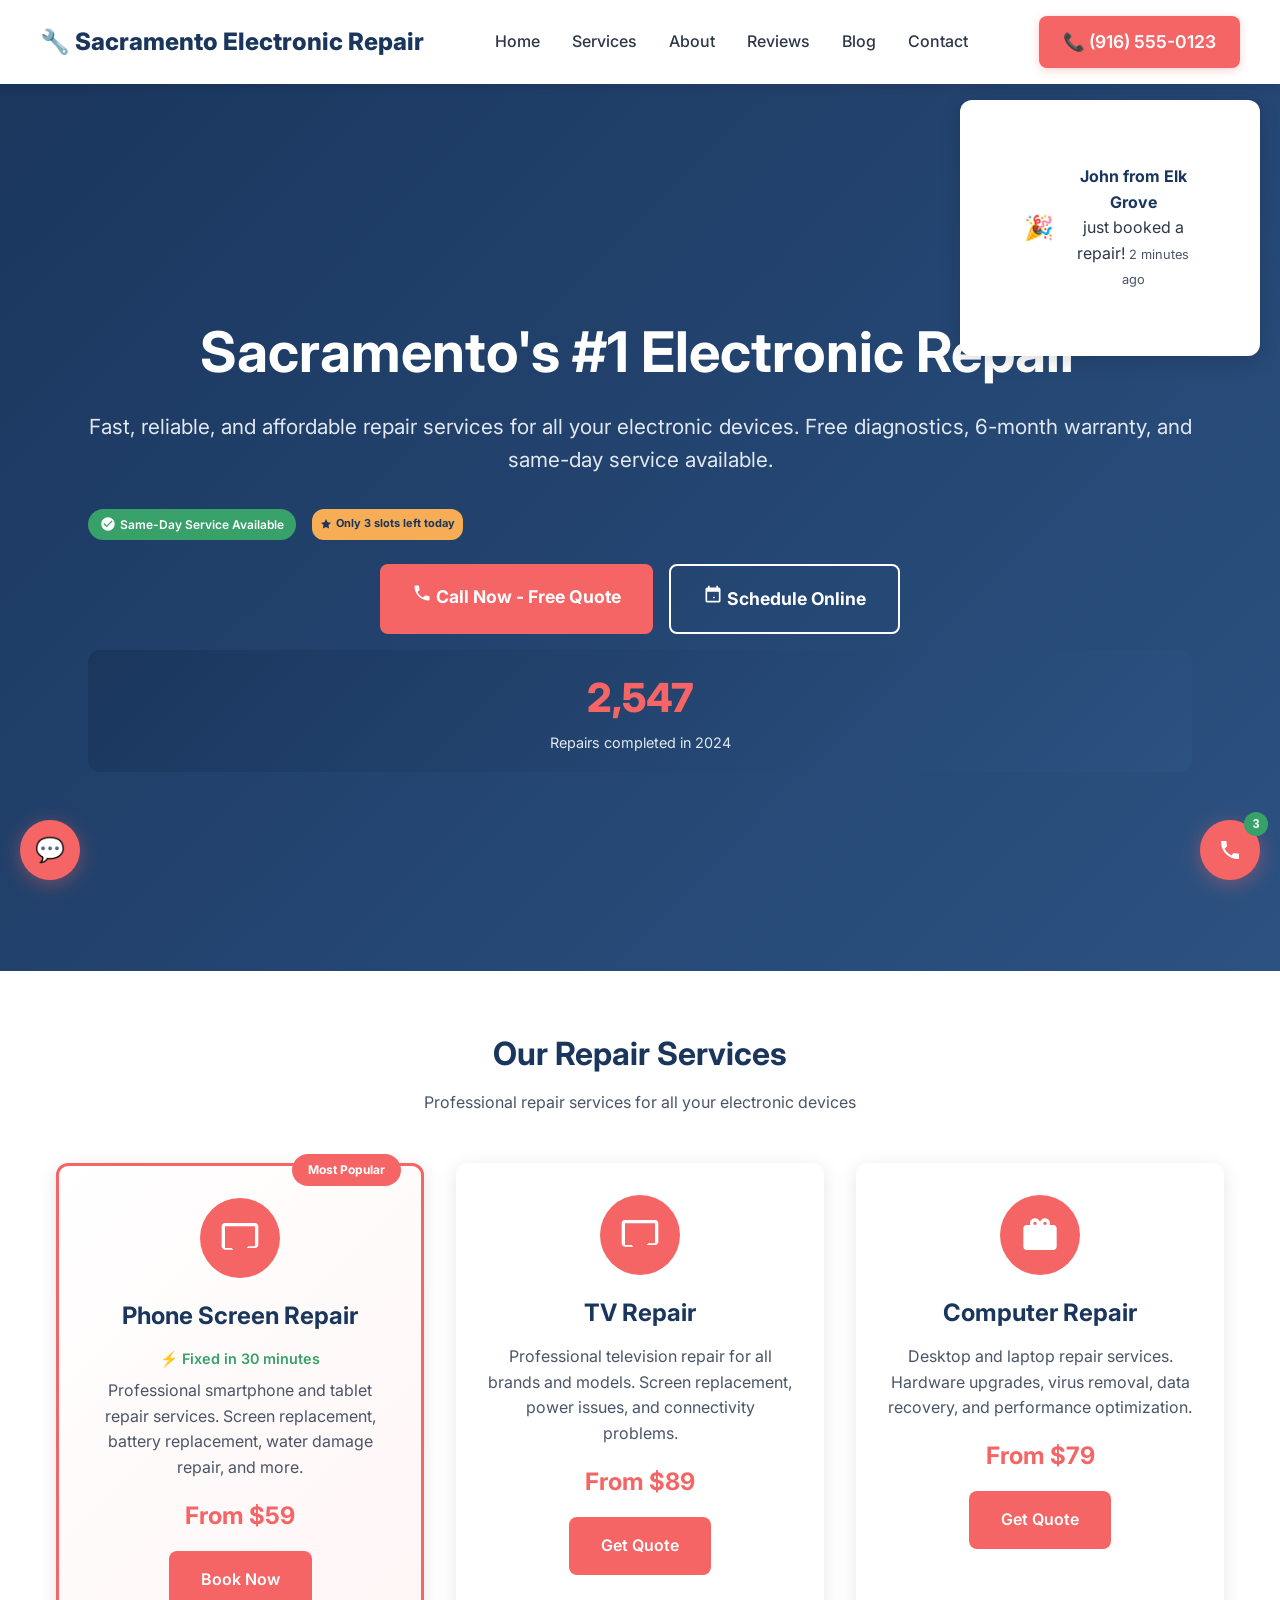
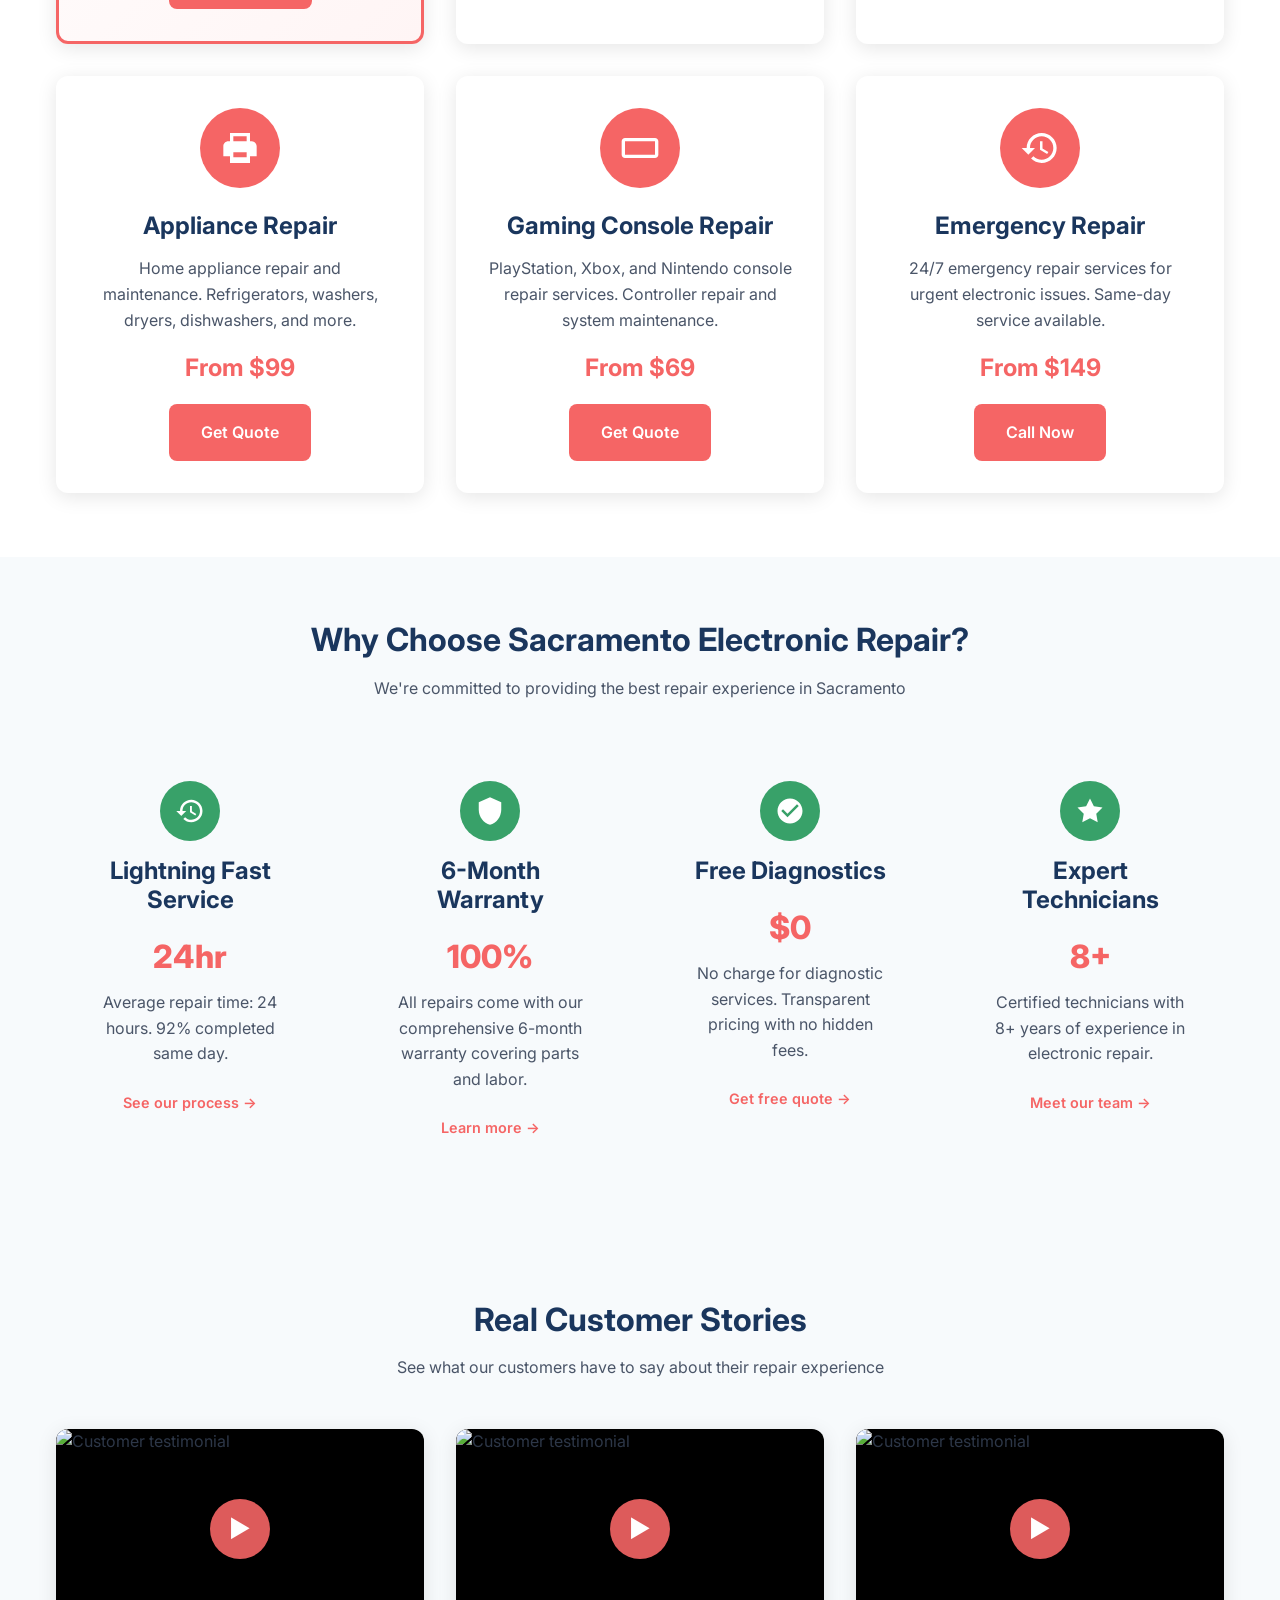
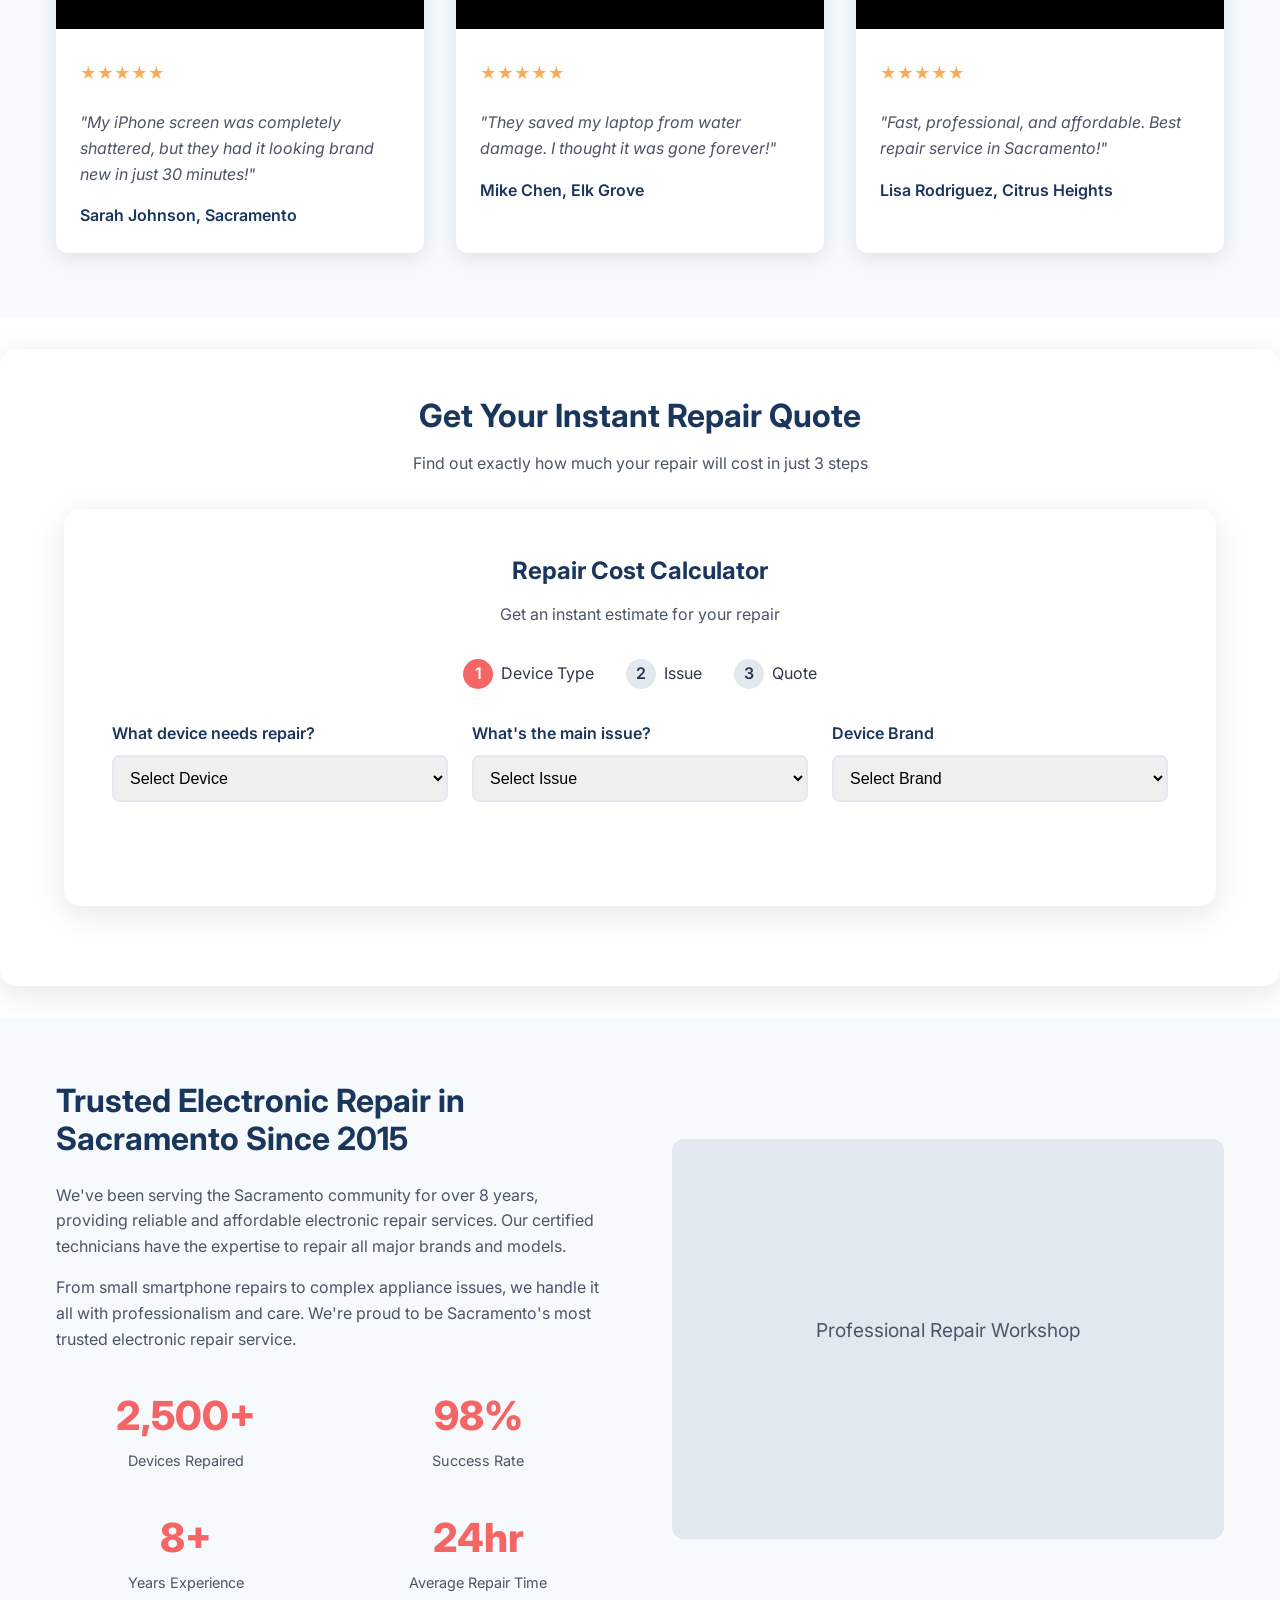
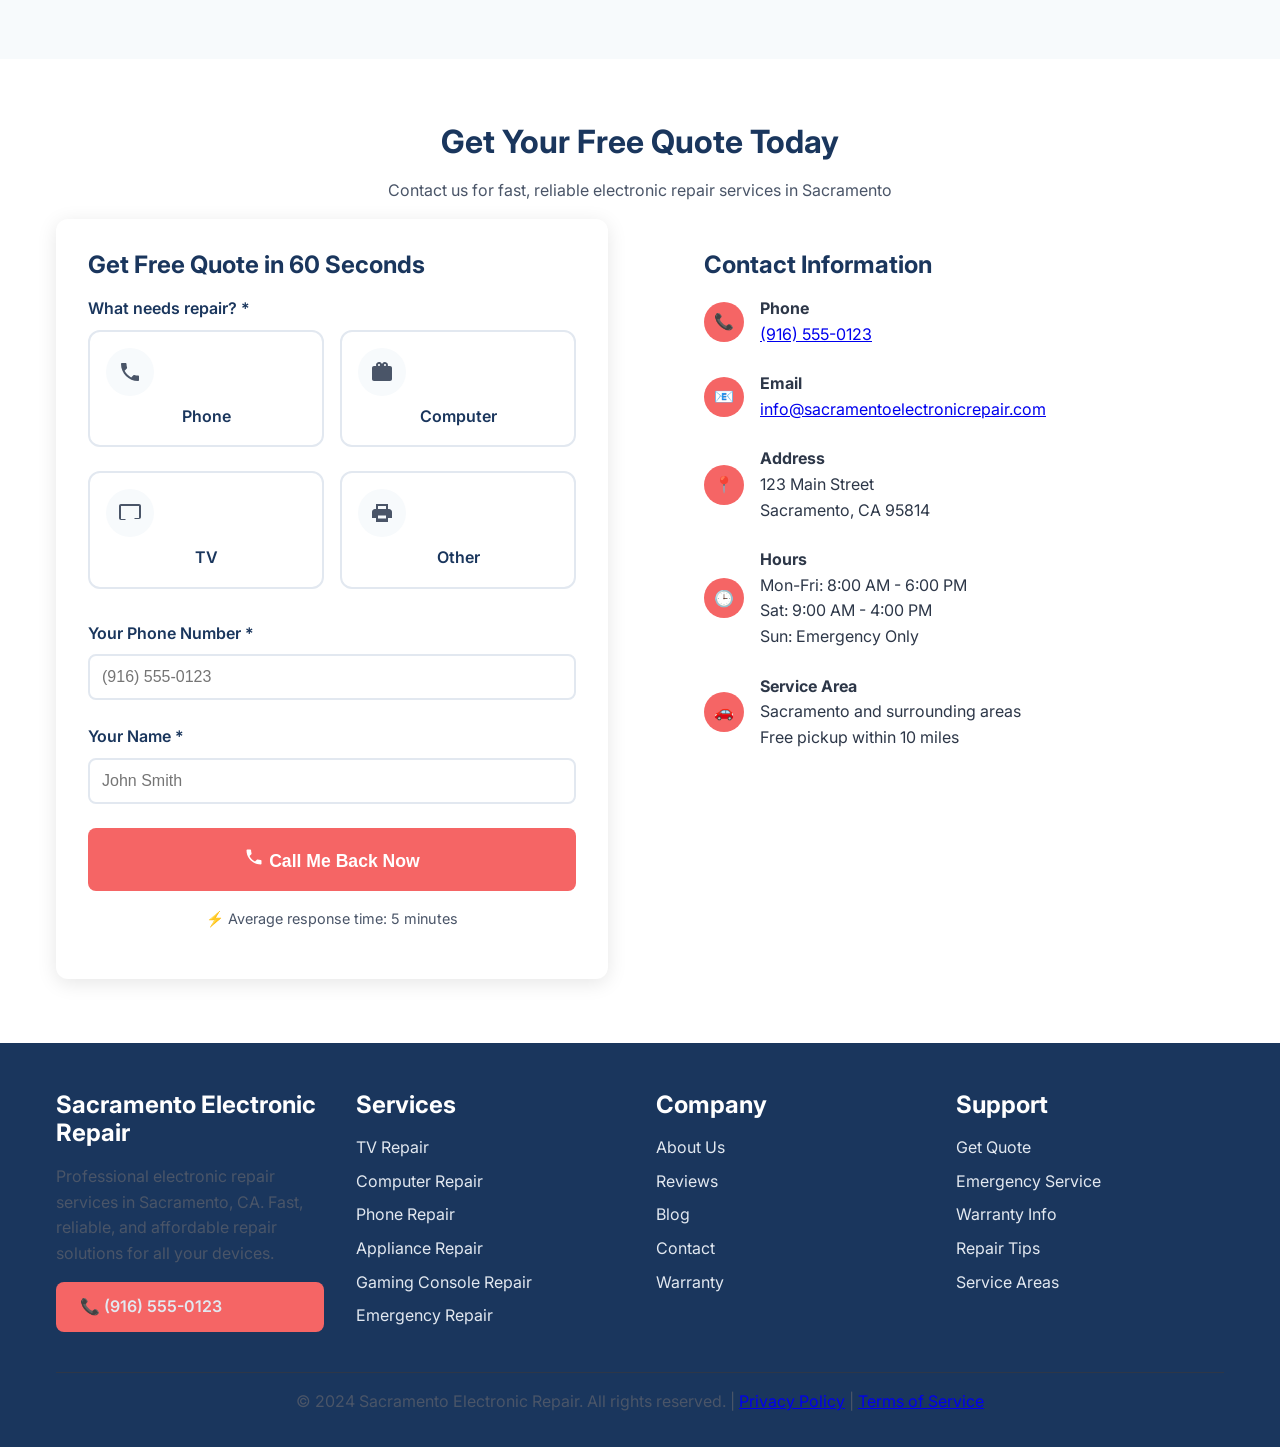
==== commit 259e08f0: "appl auto3 result 2 requests with redesign" ====
--- a/index.html
+++ b/index.html
@@ -3,47 +3,128 @@
 <head>
     <meta charset="UTF-8">
     <meta name="viewport" content="width=device-width, initial-scale=1.0">
-    <title>Professional Appliance Repair in Sacramento, CA | Fast & Reliable Service</title>
-    <meta name="description" content="Expert appliance repair services in Sacramento, CA. Same-day service, certified technicians, warranty on all repairs. Call now for free estimate!">
-    <meta name="keywords" content="appliance repair Sacramento, Sacramento appliance repair, refrigerator repair, washing machine repair, dishwasher repair">
-    <meta name="author" content="Sacramento Appliance Repair">
-    
-    <!-- Open Graph / Facebook -->
+    <title>Expert Electronic Repair Sacramento | Fast & Reliable Service</title>
+    <meta name="description" content="Professional electronic repair services in Sacramento, CA. TV repair, computer repair, phone repair, and appliance maintenance. Free diagnostics, 6-month warranty, same-day service available.">
+    <meta name="keywords" content="electronic repair sacramento, tv repair sacramento, computer repair sacramento, phone repair sacramento, appliance repair sacramento, electronic repair near me">
+    <meta name="author" content="Sacramento Electronic Repair">
+    <meta name="robots" content="index, follow">
+    
+    <!-- Open Graph Meta Tags -->
+    <meta property="og:title" content="Expert Electronic Repair Sacramento | Fast & Reliable Service">
+    <meta property="og:description" content="Professional electronic repair services in Sacramento, CA. Free diagnostics, 6-month warranty, same-day service available.">
     <meta property="og:type" content="website">
-    <meta property="og:url" content="https://sacramentoappliancerepair.com/">
-    <meta property="og:title" content="Professional Appliance Repair in Sacramento, CA">
-    <meta property="og:description" content="Expert appliance repair services in Sacramento, CA. Same-day service, certified technicians, warranty on all repairs.">
-    <meta property="og:image" content="https://sacramentoappliancerepair.com/assets/images/hero-appliance-repair.jpg">
-
-    <!-- Twitter -->
-    <meta property="twitter:card" content="summary_large_image">
-    <meta property="twitter:url" content="https://sacramentoappliancerepair.com/">
-    <meta property="twitter:title" content="Professional Appliance Repair in Sacramento, CA">
-    <meta property="twitter:description" content="Expert appliance repair services in Sacramento, CA. Same-day service, certified technicians, warranty on all repairs.">
-    <meta property="twitter:image" content="https://sacramentoappliancerepair.com/assets/images/hero-appliance-repair.jpg">
-
+    <meta property="og:url" content="https://sacramentoelectronicrepair.com">
+    <meta property="og:image" content="https://sacramentoelectronicrepair.com/assets/images/hero-repair.jpg">
+    <meta property="og:site_name" content="Sacramento Electronic Repair">
+    
+    <!-- Twitter Card Meta Tags -->
+    <meta name="twitter:card" content="summary_large_image">
+    <meta name="twitter:title" content="Expert Electronic Repair Sacramento">
+    <meta name="twitter:description" content="Professional electronic repair services in Sacramento, CA. Free diagnostics, 6-month warranty, same-day service available.">
+    <meta name="twitter:image" content="https://sacramentoelectronicrepair.com/assets/images/hero-repair.jpg">
+    
+    <!-- Canonical URL -->
+    <link rel="canonical" href="https://sacramentoelectronicrepair.com">
+    
     <!-- Favicon -->
     <link rel="icon" type="image/x-icon" href="/favicon.ico">
-    
-    <!-- Fonts -->
+    <link rel="apple-touch-icon" sizes="180x180" href="/apple-touch-icon.png">
+    
+    <!-- Preload Critical Resources -->
+    <link rel="preload" href="assets/css/styles.css" as="style">
+    <link rel="preload" href="assets/js/script.js" as="script">
+    <link rel="preload" href="assets/fonts/roboto.woff2" as="font" type="font/woff2" crossorigin>
+    
+    <!-- DNS Prefetch -->
+    <link rel="dns-prefetch" href="//fonts.googleapis.com">
+    <link rel="dns-prefetch" href="//www.googletagmanager.com">
+    <link rel="dns-prefetch" href="//connect.facebook.net">
+    
+    <!-- Preconnect to external domains -->
     <link rel="preconnect" href="https://fonts.googleapis.com">
     <link rel="preconnect" href="https://fonts.gstatic.com" crossorigin>
-    <link href="https://fonts.googleapis.com/css2?family=Inter:wght@300;400;500;600;700&display=swap" rel="stylesheet">
-    
-    <!-- Material Icons -->
-    <link href="https://fonts.googleapis.com/icon?family=Material+Icons" rel="stylesheet">
-    
-    <!-- Styles -->
+    
+    <!-- Google Fonts -->
+    <link href="https://fonts.googleapis.com/css2?family=Inter:wght@400;500;600;700;800&display=swap" rel="stylesheet">
+    
+    <!-- CSS -->
     <link rel="stylesheet" href="assets/css/styles.css">
     
-    <!-- Structured Data -->
+    <!-- Schema.org Structured Data -->
     <script type="application/ld+json">
     {
         "@context": "https://schema.org",
         "@type": "LocalBusiness",
-        "name": "Sacramento Appliance Repair",
-        "description": "Professional appliance repair services in Sacramento, CA",
-        "url": "https://sacramentoappliancerepair.com",
+        "name": "Sacramento Electronic Repair",
+        "description": "Professional electronic repair services in Sacramento, CA",
+        "url": "https://sacramentoelectronicrepair.com",
+        "telephone": "+19165550123",
+        "address": {
+            "@type": "PostalAddress",
+            "streetAddress": "123 Main Street",
+            "addressLocality": "Sacramento",
+            "addressRegion": "CA",
+            "postalCode": "95814",
+            "addressCountry": "US"
+        },
+        "geo": {
+            "@type": "GeoCoordinates",
+            "latitude": "38.5816",
+            "longitude": "-121.4944"
+        },
+        "openingHours": "Mo-Fr 08:00-18:00,Sa 09:00-17:00",
+        "priceRange": "$59-$299",
+        "aggregateRating": {
+            "@type": "AggregateRating",
+            "ratingValue": "4.8",
+            "reviewCount": "127"
+        },
+        "serviceArea": {
+            "@type": "GeoCircle",
+            "geoMidpoint": {
+                "@type": "GeoCoordinates",
+                "latitude": "38.5816",
+                "longitude": "-121.4944"
+            },
+            "geoRadius": "50000"
+        },
+        "hasOfferCatalog": {
+            "@type": "OfferCatalog",
+            "name": "Electronic Repair Services",
+            "itemListElement": [
+                {
+                    "@type": "Offer",
+                    "itemOffered": {
+                        "@type": "Service",
+                        "name": "Phone Repair",
+                        "description": "Smartphone and tablet repair services"
+                    },
+                    "price": "59",
+                    "priceCurrency": "USD"
+                },
+                {
+                    "@type": "Offer",
+                    "itemOffered": {
+                        "@type": "Service",
+                        "name": "Computer Repair",
+                        "description": "Desktop and laptop repair services"
+                    },
+                    "price": "79",
+                    "priceCurrency": "USD"
+                }
+            ]
+        }
+    }
+    </script>
+    
+    <!-- Schema.org Structured Data -->
+    <script type="application/ld+json">
+    {
+        "@context": "https://schema.org",
+        "@type": "LocalBusiness",
+        "name": "Sacramento Electronic Repair",
+        "description": "Professional electronic repair services in Sacramento, CA",
+        "url": "https://sacramentoelectronicrepair.com",
         "telephone": "+1-916-555-0123",
         "address": {
             "@type": "PostalAddress",
@@ -55,436 +136,522 @@
         },
         "geo": {
             "@type": "GeoCoordinates",
-            "latitude": 38.5816,
-            "longitude": -121.4944
+            "latitude": "38.5816",
+            "longitude": "-121.4944"
         },
         "openingHours": "Mo-Fr 08:00-18:00,Sa 09:00-16:00",
-        "priceRange": "$$",
+        "priceRange": "$50-$500",
         "serviceArea": {
             "@type": "GeoCircle",
             "geoMidpoint": {
                 "@type": "GeoCoordinates",
-                "latitude": 38.5816,
-                "longitude": -121.4944
+                "latitude": "38.5816",
+                "longitude": "-121.4944"
             },
-            "geoRadius": "50000"
+            "geoRadius": "25000"
+        },
+        "hasOfferCatalog": {
+            "@type": "OfferCatalog",
+            "name": "Electronic Repair Services",
+            "itemListElement": [
+                {
+                    "@type": "Offer",
+                    "itemOffered": {
+                        "@type": "Service",
+                        "name": "TV Repair",
+                        "description": "Professional television repair services"
+                    }
+                },
+                {
+                    "@type": "Offer",
+                    "itemOffered": {
+                        "@type": "Service",
+                        "name": "Computer Repair",
+                        "description": "Desktop and laptop computer repair services"
+                    }
+                },
+                {
+                    "@type": "Offer",
+                    "itemOffered": {
+                        "@type": "Service",
+                        "name": "Phone Repair",
+                        "description": "Smartphone and tablet repair services"
+                    }
+                }
+            ]
+        },
+        "aggregateRating": {
+            "@type": "AggregateRating",
+            "ratingValue": "4.8",
+            "reviewCount": "127"
         }
     }
     </script>
 </head>
 <body>
-    <!-- Skip Link -->
-    <a href="#main" class="skip-link">Skip to main content</a>
-
+    <!-- Skip to main content link for accessibility -->
+    <a href="#main-content" class="sr-only">Skip to main content</a>
+    
     <!-- Header -->
-    <header class="header" role="banner">
-        <div class="container">
-            <div class="header__content">
-                <div class="header__logo">
-                    <a href="/" aria-label="Sacramento Appliance Repair - Home">
-                        <span class="material-icons" aria-hidden="true">build</span>
-                        <span class="header__logo-text">Sacramento Appliance Repair</span>
-                    </a>
-                </div>
+    <header class="header">
+        <nav class="nav container">
+            <a href="/" class="logo">🔧 Sacramento Electronic Repair</a>
+            <ul class="nav-menu">
+                <li><a href="/" class="nav-link">Home</a></li>
+                <li><a href="services.html" class="nav-link">Services</a></li>
+                <li><a href="about.html" class="nav-link">About</a></li>
+                <li><a href="reviews.html" class="nav-link">Reviews</a></li>
+                <li><a href="blog.html" class="nav-link">Blog</a></li>
+                <li><a href="contact.html" class="nav-link">Contact</a></li>
+            </ul>
+            <a href="tel:+19165550123" class="phone-btn">📞 (916) 555-0123</a>
+            <button class="mobile-menu-toggle" aria-label="Toggle mobile menu">☰</button>
+        </nav>
+    </header>
+
+    <!-- Main Content -->
+    <main id="main-content">
+        <!-- Trust Bar -->
+        <section class="trust-bar">
+            <div class="container">
+                <div class="trust-badges">
+                    <div class="trust-badge">
+                        <svg viewBox="0 0 24 24"><path d="M12 2l3.09 6.26L22 9.27l-5 4.87 1.18 6.88L12 17.77l-6.18 3.25L7 14.14 2 9.27l6.91-1.01L12 2z"/></svg>
+                        <span>4.8★ (127 Reviews)</span>
+                    </div>
+                    <div class="trust-badge">
+                        <svg viewBox="0 0 24 24"><path d="M9 12l2 2 4-4m6 2a9 9 0 11-18 0 9 9 0 0118 0z"/></svg>
+                        <span>BBB A+ Rating</span>
+                    </div>
+                    <div class="trust-badge">
+                        <svg viewBox="0 0 24 24"><path d="M12 2C6.48 2 2 6.48 2 12s4.48 10 10 10 10-4.48 10-10S17.52 2 12 2zm-2 15l-5-5 1.41-1.41L10 14.17l7.59-7.59L19 8l-9 9z"/></svg>
+                        <span>Google Guaranteed</span>
+                    </div>
+                    <div class="trust-badge">
+                        <svg viewBox="0 0 24 24"><path d="M12 2l3.09 6.26L22 9.27l-5 4.87 1.18 6.88L12 17.77l-6.18 3.25L7 14.14 2 9.27l6.91-1.01L12 2z"/></svg>
+                        <span>8+ Years Experience</span>
+                    </div>
+                </div>
+            </div>
+        </section>
+
+        <!-- Hero Section -->
+        <section class="hero">
+            <video class="hero-video" autoplay muted loop>
+                <source src="assets/videos/repair-hero.mp4" type="video/mp4">
+            </video>
+            <div class="container">
+                <div class="hero-content">
+                    <div class="hero-text">
+                        <h1>Sacramento's #1 Electronic Repair</h1>
+                        <p class="hero-subtitle">Fast, reliable, and affordable repair services for all your electronic devices. Free diagnostics, 6-month warranty, and same-day service available.</p>
+                        
+                        <!-- Urgency Elements -->
+                        <div class="hero-urgency">
+                            <div class="availability-indicator">
+                                <svg viewBox="0 0 24 24" width="16" height="16"><path d="M12 2C6.48 2 2 6.48 2 12s4.48 10 10 10 10-4.48 10-10S17.52 2 12 2zm-2 15l-5-5 1.41-1.41L10 14.17l7.59-7.59L19 8l-9 9z" fill="currentColor"/></svg>
+                                Same-Day Service Available
+                            </div>
+                            <div class="slots-indicator">
+                                <svg viewBox="0 0 24 24" width="12" height="12"><path d="M12 2l3.09 6.26L22 9.27l-5 4.87 1.18 6.88L12 17.77l-6.18 3.25L7 14.14 2 9.27l6.91-1.01L12 2z" fill="currentColor"/></svg>
+                                Only 3 slots left today
+                            </div>
+                        </div>
+                        
+                        <div class="cta-buttons">
+                            <a href="tel:+19165550123" class="btn btn-primary btn-large">
+                                <svg viewBox="0 0 24 24" width="20" height="20"><path d="M6.62 10.79c1.44 2.83 3.76 5.14 6.59 6.59l2.2-2.2c.27-.27.67-.36 1.02-.24 1.12.37 2.33.57 3.57.57.55 0 1 .45 1 1V20c0 .55-.45 1-1 1-9.39 0-17-7.61-17-17 0-.55.45-1 1-1h3.5c.55 0 1 .45 1 1 0 1.25.2 2.45.57 3.57.11.35.03.74-.25 1.02l-2.2 2.2z" fill="currentColor"/></svg>
+                                Call Now - Free Quote
+                            </a>
+                            <a href="contact.html" class="btn btn-secondary btn-large">
+                                <svg viewBox="0 0 24 24" width="20" height="20"><path d="M19 3h-1V1h-2v2H8V1H6v2H5c-1.11 0-1.99.9-1.99 2L3 19c0 1.1.89 2 2 2h14c1.1 0 2-.9 2-2V5c0-1.1-.9-2-2-2zm0 16H5V8h14v11zm-7-5h2v2h-2v-2z" fill="currentColor"/></svg>
+                                Schedule Online
+                            </a>
+                        </div>
+                        
+                        <!-- Social Proof Counter -->
+                        <div class="repair-counter">
+                            <span class="counter-number">2,547</span>
+                            <span class="counter-label">Repairs completed in 2024</span>
+                        </div>
+                    </div>
+                </div>
+            </div>
+        </section>
+
+        <!-- Services Section -->
+        <section class="services section">
+            <div class="container">
+                <h2 class="text-center">Our Repair Services</h2>
+                <p class="text-center">Professional repair services for all your electronic devices</p>
+                <div class="services-grid">
+                    <div class="service-card featured">
+                        <div class="badge">Most Popular</div>
+                        <div class="service-icon">
+                            <svg viewBox="0 0 24 24"><path d="M21 3H3c-1.1 0-2 .9-2 2v12c0 1.1.9 2 2 2h5l-1-1H3V5h18v12h-4l-1 1h5c1.1 0 2-.9 2-2V5c0-1.1-.9-2-2-2z"/></svg>
+                        </div>
+                        <h3>Phone Screen Repair</h3>
+                        <p class="service-time">⚡ Fixed in 30 minutes</p>
+                        <p>Professional smartphone and tablet repair services. Screen replacement, battery replacement, water damage repair, and more.</p>
+                        <div class="service-price">From $59</div>
+                        <a href="tel:+19165550123" class="btn btn-primary">Book Now</a>
+                    </div>
+                    <div class="service-card">
+                        <div class="service-icon">
+                            <svg viewBox="0 0 24 24"><path d="M21 3H3c-1.1 0-2 .9-2 2v12c0 1.1.9 2 2 2h5l-1-1H3V5h18v12h-4l-1 1h5c1.1 0 2-.9 2-2V5c0-1.1-.9-2-2-2z"/></svg>
+                        </div>
+                        <h3>TV Repair</h3>
+                        <p>Professional television repair for all brands and models. Screen replacement, power issues, and connectivity problems.</p>
+                        <div class="service-price">From $89</div>
+                        <a href="services.html#tv-repair" class="btn btn-primary">Get Quote</a>
+                    </div>
+                    <div class="service-card">
+                        <div class="service-icon">
+                            <svg viewBox="0 0 24 24"><path d="M20 6h-2.18c.11-.31.18-.65.18-1a2.996 2.996 0 0 0-5.5-1.65l-.5.67-.5-.68C10.96 2.54 10 2 9 2 7.34 2 6 3.34 6 5c0 .35.07.69.18 1H4c-1.11 0-1.99.89-1.99 2L2 19c0 1.1.89 2 2 2h16c1.1 0 2-.9 2-2V8c0-1.11-.9-2-2-2zm-5-2c.55 0 1 .45 1 1s-.45 1-1 1-1-.45-1-1 .45-1 1-1zM9 4c.55 0 1 .45 1 1s-.45 1-1 1-1-.45-1-1 .45-1 1-1z"/></svg>
+                        </div>
+                        <h3>Computer Repair</h3>
+                        <p>Desktop and laptop repair services. Hardware upgrades, virus removal, data recovery, and performance optimization.</p>
+                        <div class="service-price">From $79</div>
+                        <a href="services.html#computer-repair" class="btn btn-primary">Get Quote</a>
+                    </div>
+                    <div class="service-card">
+                        <div class="service-icon">
+                            <svg viewBox="0 0 24 24"><path d="M19 8h-1V3H6v5H5c-1.66 0-3 1.34-3 3v6h4v4h12v-4h4v-6c0-1.66-1.34-3-3-3zM8 5h8v3H8V5zm8 12.5h-8v-3h8v3z"/></svg>
+                        </div>
+                        <h3>Appliance Repair</h3>
+                        <p>Home appliance repair and maintenance. Refrigerators, washers, dryers, dishwashers, and more.</p>
+                        <div class="service-price">From $99</div>
+                        <a href="services.html#appliance-repair" class="btn btn-primary">Get Quote</a>
+                    </div>
+                    <div class="service-card">
+                        <div class="service-icon">
+                            <svg viewBox="0 0 24 24"><path d="M21 6H3c-1.1 0-2 .9-2 2v8c0 1.1.9 2 2 2h18c1.1 0 2-.9 2-2V8c0-1.1-.9-2-2-2zm0 10H3V8h18v8z"/></svg>
+                        </div>
+                        <h3>Gaming Console Repair</h3>
+                        <p>PlayStation, Xbox, and Nintendo console repair services. Controller repair and system maintenance.</p>
+                        <div class="service-price">From $69</div>
+                        <a href="services.html#gaming-repair" class="btn btn-primary">Get Quote</a>
+                    </div>
+                    <div class="service-card">
+                        <div class="service-icon">
+                            <svg viewBox="0 0 24 24"><path d="M13 3c-4.97 0-9 4.03-9 9H1l3.89 3.89.07.14L9 12H6c0-3.87 3.13-7 7-7s7 3.13 7 7-3.13 7-7 7c-1.93 0-3.68-.79-4.94-2.06l-1.42 1.42C8.27 19.99 10.51 21 13 21c4.97 0 9-4.03 9-9s-4.03-9-9-9zm-1 5v5l4.28 2.54.72-1.21-3.5-2.08V8H12z"/></svg>
+                        </div>
+                        <h3>Emergency Repair</h3>
+                        <p>24/7 emergency repair services for urgent electronic issues. Same-day service available.</p>
+                        <div class="service-price">From $149</div>
+                        <a href="tel:+19165550123" class="btn btn-primary">Call Now</a>
+                    </div>
+                </div>
+            </div>
+        </section>
+
+        <!-- Why Choose Us Section -->
+        <section class="why-choose section-alt">
+            <div class="container">
+                <h2 class="text-center">Why Choose Sacramento Electronic Repair?</h2>
+                <p class="text-center">We're committed to providing the best repair experience in Sacramento</p>
+                <div class="features-grid">
+                    <div class="feature">
+                        <div class="feature-icon">
+                            <svg viewBox="0 0 24 24"><path d="M13 3c-4.97 0-9 4.03-9 9H1l3.89 3.89.07.14L9 12H6c0-3.87 3.13-7 7-7s7 3.13 7 7-3.13 7-7 7c-1.93 0-3.68-.79-4.94-2.06l-1.42 1.42C8.27 19.99 10.51 21 13 21c4.97 0 9-4.03 9-9s-4.03-9-9-9zm-1 5v5l4.28 2.54.72-1.21-3.5-2.08V8H12z"/></svg>
+                        </div>
+                        <h3>Lightning Fast Service</h3>
+                        <div class="feature-stat">24hr</div>
+                        <p>Average repair time: 24 hours. 92% completed same day.</p>
+                        <a href="#" class="feature-link">See our process →</a>
+                    </div>
+                    <div class="feature">
+                        <div class="feature-icon">
+                            <svg viewBox="0 0 24 24"><path d="M12 1L3 5v6c0 5.55 3.84 10.74 9 12 5.16-1.26 9-6.45 9-12V5l-9-4z"/></svg>
+                        </div>
+                        <h3>6-Month Warranty</h3>
+                        <div class="feature-stat">100%</div>
+                        <p>All repairs come with our comprehensive 6-month warranty covering parts and labor.</p>
+                        <a href="warranty.html" class="feature-link">Learn more →</a>
+                    </div>
+                    <div class="feature">
+                        <div class="feature-icon">
+                            <svg viewBox="0 0 24 24"><path d="M12 2C6.48 2 2 6.48 2 12s4.48 10 10 10 10-4.48 10-10S17.52 2 12 2zm-2 15l-5-5 1.41-1.41L10 14.17l7.59-7.59L19 8l-9 9z"/></svg>
+                        </div>
+                        <h3>Free Diagnostics</h3>
+                        <div class="feature-stat">$0</div>
+                        <p>No charge for diagnostic services. Transparent pricing with no hidden fees.</p>
+                        <a href="contact.html" class="feature-link">Get free quote →</a>
+                    </div>
+                    <div class="feature">
+                        <div class="feature-icon">
+                            <svg viewBox="0 0 24 24"><path d="M12 2l3.09 6.26L22 9.27l-5 4.87 1.18 6.88L12 17.77l-6.18 3.25L7 14.14 2 9.27l6.91-1.01L12 2z"/></svg>
+                        </div>
+                        <h3>Expert Technicians</h3>
+                        <div class="feature-stat">8+</div>
+                        <p>Certified technicians with 8+ years of experience in electronic repair.</p>
+                        <a href="about.html" class="feature-link">Meet our team →</a>
+                    </div>
+                </div>
+            </div>
+        </section>
+
+        <!-- Video Testimonials Section -->
+        <section class="video-testimonials section">
+            <div class="container">
+                <h2 class="text-center">Real Customer Stories</h2>
+                <p class="text-center">See what our customers have to say about their repair experience</p>
+                <div class="video-grid">
+                    <div class="video-testimonial">
+                        <div class="video-container" onclick="playVideo(this)">
+                            <img src="assets/images/testimonial-1-thumb.jpg" alt="Customer testimonial" class="video-thumbnail">
+                            <div class="play-button">▶</div>
+                        </div>
+                        <div class="testimonial-content">
+                            <div class="testimonial-rating">★★★★★</div>
+                            <p class="testimonial-text">"My iPhone screen was completely shattered, but they had it looking brand new in just 30 minutes!"</p>
+                            <div class="testimonial-author">Sarah Johnson, Sacramento</div>
+                        </div>
+                    </div>
+                    <div class="video-testimonial">
+                        <div class="video-container" onclick="playVideo(this)">
+                            <img src="assets/images/testimonial-2-thumb.jpg" alt="Customer testimonial" class="video-thumbnail">
+                            <div class="play-button">▶</div>
+                        </div>
+                        <div class="testimonial-content">
+                            <div class="testimonial-rating">★★★★★</div>
+                            <p class="testimonial-text">"They saved my laptop from water damage. I thought it was gone forever!"</p>
+                            <div class="testimonial-author">Mike Chen, Elk Grove</div>
+                        </div>
+                    </div>
+                    <div class="video-testimonial">
+                        <div class="video-container" onclick="playVideo(this)">
+                            <img src="assets/images/testimonial-3-thumb.jpg" alt="Customer testimonial" class="video-thumbnail">
+                            <div class="play-button">▶</div>
+                        </div>
+                        <div class="testimonial-content">
+                            <div class="testimonial-rating">★★★★★</div>
+                            <p class="testimonial-text">"Fast, professional, and affordable. Best repair service in Sacramento!"</p>
+                            <div class="testimonial-author">Lisa Rodriguez, Citrus Heights</div>
+                        </div>
+                    </div>
+                </div>
+            </div>
+        </section>
+
+        <!-- Pricing Calculator Section -->
+        <section class="pricing-calculator section-alt">
+            <div class="container">
+                <h2 class="text-center">Get Your Instant Repair Quote</h2>
+                <p class="text-center">Find out exactly how much your repair will cost in just 3 steps</p>
                 
-                <nav class="header__nav" role="navigation" aria-label="Main navigation">
-                    <ul class="header__nav-list">
-                        <li class="header__nav-item">
-                            <a href="/" class="header__nav-link" aria-current="page">Home</a>
-                        </li>
-                        <li class="header__nav-item">
-                            <a href="about.html" class="header__nav-link">About</a>
-                        </li>
-                        <li class="header__nav-item">
-                            <a href="services.html" class="header__nav-link">Services</a>
-                        </li>
-                        <li class="header__nav-item">
-                            <a href="contact.html" class="header__nav-link">Contact</a>
-                        </li>
-                    </ul>
-                </nav>
-                
-                <div class="header__contact">
-                    <a href="tel:+19165550123" class="header__phone" aria-label="Call us at 916-555-0123">
-                        <span class="material-icons" aria-hidden="true">phone</span>
-                        <span class="header__phone-text">(916) 555-0123</span>
-                    </a>
-                    <button class="header__cta" aria-label="Get free estimate">
-                        Free Estimate
-                    </button>
-                </div>
-                
-                <button class="header__mobile-menu" aria-label="Open mobile menu" aria-expanded="false" aria-controls="mobile-menu">
-                    <span class="header__hamburger"></span>
-                </button>
-            </div>
-        </div>
-        
-        <!-- Mobile Menu -->
-        <div class="mobile-menu" id="mobile-menu" aria-hidden="true">
-            <nav class="mobile-menu__nav" role="navigation" aria-label="Mobile navigation">
-                <ul class="mobile-menu__list">
-                    <li class="mobile-menu__item">
-                        <a href="/" class="mobile-menu__link" aria-current="page">Home</a>
-                    </li>
-                    <li class="mobile-menu__item">
-                        <a href="about.html" class="mobile-menu__link">About</a>
-                    </li>
-                    <li class="mobile-menu__item">
-                        <a href="services.html" class="mobile-menu__link">Services</a>
-                    </li>
-                    <li class="mobile-menu__item">
-                        <a href="contact.html" class="mobile-menu__link">Contact</a>
-                    </li>
-                </ul>
-                <div class="mobile-menu__contact">
-                    <a href="tel:+19165550123" class="mobile-menu__phone">
-                        <span class="material-icons" aria-hidden="true">phone</span>
-                        (916) 555-0123
-                    </a>
-                    <button class="mobile-menu__cta">Free Estimate</button>
-                </div>
-            </nav>
-        </div>
-    </header>
-
-    <!-- Main Content -->
-    <main id="main" role="main">
-        <!-- Hero Section -->
-        <section class="hero" aria-labelledby="hero-title">
-            <div class="hero__background">
-                <img src="https://placehold.co/1920x1080/2C5F2D/FFFFFF?text=Professional+Appliance+Repair" 
-                     alt="Professional technician repairing household appliances" 
-                     class="hero__image">
-            </div>
+                <div class="pricing-calculator">
+                    <div class="calculator-header">
+                        <h3>Repair Cost Calculator</h3>
+                        <p>Get an instant estimate for your repair</p>
+                    </div>
+                    
+                    <div class="calculator-steps">
+                        <div class="step active" id="step1">
+                            <div class="step-number">1</div>
+                            <span>Device Type</span>
+                        </div>
+                        <div class="step" id="step2">
+                            <div class="step-number">2</div>
+                            <span>Issue</span>
+                        </div>
+                        <div class="step" id="step3">
+                            <div class="step-number">3</div>
+                            <span>Quote</span>
+                        </div>
+                    </div>
+                    
+                    <div class="calculator-form" id="calculatorForm">
+                        <div class="form-group">
+                            <label>What device needs repair?</label>
+                            <select id="deviceType" onchange="updateCalculator()">
+                                <option value="">Select Device</option>
+                                <option value="phone">Smartphone</option>
+                                <option value="tablet">Tablet</option>
+                                <option value="laptop">Laptop</option>
+                                <option value="desktop">Desktop Computer</option>
+                                <option value="tv">TV</option>
+                                <option value="gaming">Gaming Console</option>
+                            </select>
+                        </div>
+                        
+                        <div class="form-group">
+                            <label>What's the main issue?</label>
+                            <select id="issueType" onchange="updateCalculator()">
+                                <option value="">Select Issue</option>
+                                <option value="screen">Screen Damage</option>
+                                <option value="battery">Battery Issues</option>
+                                <option value="water">Water Damage</option>
+                                <option value="software">Software Problems</option>
+                                <option value="charging">Charging Issues</option>
+                                <option value="other">Other</option>
+                            </select>
+                        </div>
+                        
+                        <div class="form-group">
+                            <label>Device Brand</label>
+                            <select id="deviceBrand" onchange="updateCalculator()">
+                                <option value="">Select Brand</option>
+                                <option value="apple">Apple</option>
+                                <option value="samsung">Samsung</option>
+                                <option value="lg">LG</option>
+                                <option value="sony">Sony</option>
+                                <option value="dell">Dell</option>
+                                <option value="hp">HP</option>
+                                <option value="other">Other</option>
+                            </select>
+                        </div>
+                    </div>
+                    
+                    <div class="calculator-result" id="calculatorResult" style="display: none;">
+                        <div class="price-display" id="priceDisplay">$0</div>
+                        <div class="price-breakdown" id="priceBreakdown">
+                            <p>Estimated repair cost</p>
+                            <p>Includes: Parts + Labor + 6-month warranty</p>
+                            <p>Free diagnostic if you book today!</p>
+                        </div>
+                        <a href="tel:+19165550123" class="btn btn-primary btn-large" style="margin-top: 1rem;">
+                            Book This Repair
+                        </a>
+                    </div>
+                </div>
+            </div>
+        </section>
+
+        <!-- About Section -->
+        <section class="about section-alt">
             <div class="container">
-                <div class="hero__content">
-                    <h1 id="hero-title" class="hero__title">
-                        Professional Appliance Repair Services in Sacramento, CA
-                    </h1>
-                    <p class="hero__subtitle">
-                        Fast, reliable, and affordable repair services for all your household appliances. 
-                        Same-day service available with certified technicians and warranty on all repairs.
-                    </p>
-                    <div class="hero__actions">
-                        <button class="hero__cta hero__cta--primary" aria-label="Call now for free estimate">
-                            <span class="material-icons" aria-hidden="true">phone</span>
-                            Call Now: (916) 555-0123
-                        </button>
-                        <button class="hero__cta hero__cta--secondary" aria-label="Schedule service online">
-                            <span class="material-icons" aria-hidden="true">schedule</span>
-                            Schedule Service
-                        </button>
-                    </div>
-                    <div class="hero__features">
-                        <div class="hero__feature">
-                            <span class="material-icons" aria-hidden="true">schedule</span>
-                            <span>Same-Day Service</span>
-                        </div>
-                        <div class="hero__feature">
-                            <span class="material-icons" aria-hidden="true">verified</span>
-                            <span>Certified Technicians</span>
-                        </div>
-                        <div class="hero__feature">
-                            <span class="material-icons" aria-hidden="true">security</span>
-                            <span>Warranty Included</span>
+                <div class="about-content">
+                    <div class="about-text">
+                        <h2>Trusted Electronic Repair in Sacramento Since 2015</h2>
+                        <p>We've been serving the Sacramento community for over 8 years, providing reliable and affordable electronic repair services. Our certified technicians have the expertise to repair all major brands and models.</p>
+                        <p>From small smartphone repairs to complex appliance issues, we handle it all with professionalism and care. We're proud to be Sacramento's most trusted electronic repair service.</p>
+                        <div class="about-stats">
+                            <div class="stat">
+                                <span class="stat-number">2,500+</span>
+                                <span class="stat-label">Devices Repaired</span>
+                            </div>
+                            <div class="stat">
+                                <span class="stat-number">98%</span>
+                                <span class="stat-label">Success Rate</span>
+                            </div>
+                            <div class="stat">
+                                <span class="stat-number">8+</span>
+                                <span class="stat-label">Years Experience</span>
+                            </div>
+                            <div class="stat">
+                                <span class="stat-number">24hr</span>
+                                <span class="stat-label">Average Repair Time</span>
+                            </div>
+                        </div>
+                    </div>
+                    <div class="about-image">
+                        <div style="width: 100%; height: 400px; background: #e2e8f0; border-radius: 12px; display: flex; align-items: center; justify-content: center;">
+                            <p style="color: #4a5568; font-size: 1.2rem;">Professional Repair Workshop</p>
                         </div>
                     </div>
                 </div>
             </div>
         </section>
 
-        <!-- Services Overview -->
-        <section class="services-overview" aria-labelledby="services-title">
+        <!-- Contact Section -->
+        <section class="contact section">
             <div class="container">
-                <h2 id="services-title" class="services-overview__title">Our Repair Services</h2>
-                <p class="services-overview__subtitle">
-                    We repair all major household appliances with professional expertise and quality parts
-                </p>
-                <div class="services-overview__grid">
-                    <div class="service-card">
-                        <div class="service-card__icon">
-                            <span class="material-icons" aria-hidden="true">kitchen</span>
-                        </div>
-                        <h3 class="service-card__title">Refrigerator Repair</h3>
-                        <p class="service-card__description">
-                            Cooling issues, ice maker problems, temperature control, and more
-                        </p>
-                        <a href="services.html#refrigerator" class="service-card__link" aria-label="Learn more about refrigerator repair">
-                            Learn More
-                            <span class="material-icons" aria-hidden="true">arrow_forward</span>
-                        </a>
-                    </div>
-                    
-                    <div class="service-card">
-                        <div class="service-card__icon">
-                            <span class="material-icons" aria-hidden="true">local_laundry_service</span>
-                        </div>
-                        <h3 class="service-card__title">Washer & Dryer Repair</h3>
-                        <p class="service-card__description">
-                            Spin cycle issues, drainage problems, heating elements, and more
-                        </p>
-                        <a href="services.html#washer-dryer" class="service-card__link" aria-label="Learn more about washer and dryer repair">
-                            Learn More
-                            <span class="material-icons" aria-hidden="true">arrow_forward</span>
-                        </a>
-                    </div>
-                    
-                    <div class="service-card">
-                        <div class="service-card__icon">
-                            <span class="material-icons" aria-hidden="true">restaurant</span>
-                        </div>
-                        <h3 class="service-card__title">Dishwasher Repair</h3>
-                        <p class="service-card__description">
-                            Cleaning issues, drainage problems, door seals, and more
-                        </p>
-                        <a href="services.html#dishwasher" class="service-card__link" aria-label="Learn more about dishwasher repair">
-                            Learn More
-                            <span class="material-icons" aria-hidden="true">arrow_forward</span>
-                        </a>
-                    </div>
-                    
-                    <div class="service-card">
-                        <div class="service-card__icon">
-                            <span class="material-icons" aria-hidden="true">microwave</span>
-                        </div>
-                        <h3 class="service-card__title">Microwave Repair</h3>
-                        <p class="service-card__description">
-                            Heating issues, door problems, control panel, and more
-                        </p>
-                        <a href="services.html#microwave" class="service-card__link" aria-label="Learn more about microwave repair">
-                            Learn More
-                            <span class="material-icons" aria-hidden="true">arrow_forward</span>
-                        </a>
-                    </div>
-                    
-                    <div class="service-card">
-                        <div class="service-card__icon">
-                            <span class="material-icons" aria-hidden="true">oven</span>
-                        </div>
-                        <h3 class="service-card__title">Oven & Stove Repair</h3>
-                        <p class="service-card__description">
-                            Heating elements, temperature control, igniters, and more
-                        </p>
-                        <a href="services.html#oven-stove" class="service-card__link" aria-label="Learn more about oven and stove repair">
-                            Learn More
-                            <span class="material-icons" aria-hidden="true">arrow_forward</span>
-                        </a>
-                    </div>
-                    
-                    <div class="service-card">
-                        <div class="service-card__icon">
-                            <span class="material-icons" aria-hidden="true">ac_unit</span>
-                        </div>
-                        <h3 class="service-card__title">Garbage Disposal</h3>
-                        <p class="service-card__description">
-                            Motor issues, jammed blades, electrical problems, and more
-                        </p>
-                        <a href="services.html#garbage-disposal" class="service-card__link" aria-label="Learn more about garbage disposal repair">
-                            Learn More
-                            <span class="material-icons" aria-hidden="true">arrow_forward</span>
-                        </a>
-                    </div>
-                </div>
-            </div>
-        </section>
-
-        <!-- Why Choose Us -->
-        <section class="why-choose-us" aria-labelledby="why-choose-title">
-            <div class="container">
-                <h2 id="why-choose-title" class="why-choose-us__title">Why Choose Our Appliance Repair Service?</h2>
-                <div class="why-choose-us__grid">
-                    <div class="feature-card">
-                        <div class="feature-card__icon">
-                            <span class="material-icons" aria-hidden="true">schedule</span>
-                        </div>
-                        <h3 class="feature-card__title">Same-Day Service</h3>
-                        <p class="feature-card__description">
-                            Most repairs completed the same day you call. Emergency service available 24/7.
-                        </p>
-                    </div>
-                    
-                    <div class="feature-card">
-                        <div class="feature-card__icon">
-                            <span class="material-icons" aria-hidden="true">verified</span>
-                        </div>
-                        <h3 class="feature-card__title">Certified Technicians</h3>
-                        <p class="feature-card__description">
-                            Our technicians are factory-trained and certified to work on all major appliance brands.
-                        </p>
-                    </div>
-                    
-                    <div class="feature-card">
-                        <div class="feature-card__icon">
-                            <span class="material-icons" aria-hidden="true">security</span>
-                        </div>
-                        <h3 class="feature-card__title">Warranty Guarantee</h3>
-                        <p class="feature-card__description">
-                            All repairs come with a comprehensive warranty. We stand behind our work.
-                        </p>
-                    </div>
-                    
-                    <div class="feature-card">
-                        <div class="feature-card__icon">
-                            <span class="material-icons" aria-hidden="true">attach_money</span>
-                        </div>
-                        <h3 class="feature-card__title">Fair Pricing</h3>
-                        <p class="feature-card__description">
-                            Transparent, upfront pricing with no hidden fees. Free estimates on all repairs.
-                        </p>
-                    </div>
-                    
-                    <div class="feature-card">
-                        <div class="feature-card__icon">
-                            <span class="material-icons" aria-hidden="true">inventory</span>
-                        </div>
-                        <h3 class="feature-card__title">Quality Parts</h3>
-                        <p class="feature-card__description">
-                            We use only genuine manufacturer parts and high-quality aftermarket alternatives.
-                        </p>
-                    </div>
-                    
-                    <div class="feature-card">
-                        <div class="feature-card__icon">
-                            <span class="material-icons" aria-hidden="true">location_on</span>
-                        </div>
-                        <h3 class="feature-card__title">Local Service</h3>
-                        <p class="feature-card__description">
-                            Proudly serving Sacramento and surrounding areas for over 10 years.
-                        </p>
-                    </div>
-                </div>
-            </div>
-        </section>
-
-        <!-- Testimonials -->
-        <section class="testimonials" aria-labelledby="testimonials-title">
-            <div class="container">
-                <h2 id="testimonials-title" class="testimonials__title">What Our Customers Say</h2>
-                <div class="testimonials__grid">
-                    <div class="testimonial-card">
-                        <div class="testimonial-card__stars" aria-label="5 star rating">
-                            <span class="material-icons" aria-hidden="true">star</span>
-                            <span class="material-icons" aria-hidden="true">star</span>
-                            <span class="material-icons" aria-hidden="true">star</span>
-                            <span class="material-icons" aria-hidden="true">star</span>
-                            <span class="material-icons" aria-hidden="true">star</span>
-                        </div>
-                        <p class="testimonial-card__text">
-                            "Excellent service! My refrigerator was making strange noises and they fixed it the same day. 
-                            The technician was professional and explained everything clearly. Highly recommended!"
-                        </p>
-                        <div class="testimonial-card__author">
-                            <strong>Sarah Johnson</strong>
-                            <span>Sacramento, CA</span>
-                        </div>
-                    </div>
-                    
-                    <div class="testimonial-card">
-                        <div class="testimonial-card__stars" aria-label="5 star rating">
-                            <span class="material-icons" aria-hidden="true">star</span>
-                            <span class="material-icons" aria-hidden="true">star</span>
-                            <span class="material-icons" aria-hidden="true">star</span>
-                            <span class="material-icons" aria-hidden="true">star</span>
-                            <span class="material-icons" aria-hidden="true">star</span>
-                        </div>
-                        <p class="testimonial-card__text">
-                            "Fast, reliable, and affordable. My washing machine broke down and they had it working 
-                            again in no time. Great customer service and fair pricing."
-                        </p>
-                        <div class="testimonial-card__author">
-                            <strong>Mike Rodriguez</strong>
-                            <span>Sacramento, CA</span>
-                        </div>
-                    </div>
-                    
-                    <div class="testimonial-card">
-                        <div class="testimonial-card__stars" aria-label="5 star rating">
-                            <span class="material-icons" aria-hidden="true">star</span>
-                            <span class="material-icons" aria-hidden="true">star</span>
-                            <span class="material-icons" aria-hidden="true">star</span>
-                            <span class="material-icons" aria-hidden="true">star</span>
-                            <span class="material-icons" aria-hidden="true">star</span>
-                        </div>
-                        <p class="testimonial-card__text">
-                            "Outstanding work! They repaired my dishwasher and it's been working perfectly for months. 
-                            The technician was knowledgeable and courteous. Will definitely use them again."
-                        </p>
-                        <div class="testimonial-card__author">
-                            <strong>Jennifer Chen</strong>
-                            <span>Sacramento, CA</span>
-                        </div>
-                    </div>
-                </div>
-            </div>
-        </section>
-
-        <!-- Service Areas -->
-        <section class="service-areas" aria-labelledby="service-areas-title">
-            <div class="container">
-                <h2 id="service-areas-title" class="service-areas__title">We Serve All of Sacramento</h2>
-                <p class="service-areas__subtitle">
-                    Professional appliance repair services throughout Sacramento County and surrounding areas
-                </p>
-                <div class="service-areas__grid">
-                    <div class="area-card">
-                        <h3 class="area-card__title">Downtown Sacramento</h3>
-                        <p class="area-card__description">Same-day service available</p>
-                    </div>
-                    <div class="area-card">
-                        <h3 class="area-card__title">Midtown</h3>
-                        <p class="area-card__description">Certified technicians</p>
-                    </div>
-                    <div class="area-card">
-                        <h3 class="area-card__title">East Sacramento</h3>
-                        <p class="area-card__description">Emergency repairs</p>
-                    </div>
-                    <div class="area-card">
-                        <h3 class="area-card__title">Land Park</h3>
-                        <p class="area-card__description">Warranty included</p>
-                    </div>
-                    <div class="area-card">
-                        <h3 class="area-card__title">Curtis Park</h3>
-                        <p class="area-card__description">Free estimates</p>
-                    </div>
-                    <div class="area-card">
-                        <h3 class="area-card__title">Tahoe Park</h3>
-                        <p class="area-card__description">Quality parts</p>
-                    </div>
-                </div>
-            </div>
-        </section>
-
-        <!-- Emergency Service -->
-        <section class="emergency-service" aria-labelledby="emergency-title">
-            <div class="container">
-                <div class="emergency-service__content">
-                    <div class="emergency-service__text">
-                        <h2 id="emergency-title" class="emergency-service__title">Emergency Appliance Repair Available 24/7</h2>
-                        <p class="emergency-service__description">
-                            Don't let a broken appliance ruin your day. Our emergency repair service is available 
-                            around the clock to get your appliances working again quickly.
-                        </p>
-                        <div class="emergency-service__features">
-                            <div class="emergency-service__feature">
-                                <span class="material-icons" aria-hidden="true">schedule</span>
-                                <span>24/7 Emergency Service</span>
-                            </div>
-                            <div class="emergency-service__feature">
-                                <span class="material-icons" aria-hidden="true">phone</span>
-                                <span>Same-Day Response</span>
-                            </div>
-                            <div class="emergency-service__feature">
-                                <span class="material-icons" aria-hidden="true">verified</span>
-                                <span>Certified Technicians</span>
-                            </div>
-                        </div>
-                    </div>
-                    <div class="emergency-service__cta">
-                        <a href="tel:+19165550123" class="emergency-service__button" aria-label="Call emergency repair line">
-                            <span class="material-icons" aria-hidden="true">phone</span>
-                            Call Emergency: (916) 555-0123
-                        </a>
+                <h2 class="text-center">Get Your Free Quote Today</h2>
+                <p class="text-center">Contact us for fast, reliable electronic repair services in Sacramento</p>
+                <div class="contact-content">
+                    <div class="contact-form">
+                        <h3>Get Free Quote in 60 Seconds</h3>
+                        <form id="contact-form" action="#" method="POST">
+                            <div class="form-group">
+                                <label for="device">What needs repair? *</label>
+                                <div class="device-selector">
+                                    <label class="device-option">
+                                        <input type="radio" name="device" value="phone" required>
+                                        <div class="device-icon">
+                                            <svg viewBox="0 0 24 24"><path d="M6.62 10.79c1.44 2.83 3.76 5.14 6.59 6.59l2.2-2.2c.27-.27.67-.36 1.02-.24 1.12.37 2.33.57 3.57.57.55 0 1 .45 1 1V20c0 .55-.45 1-1 1-9.39 0-17-7.61-17-17 0-.55.45-1 1-1h3.5c.55 0 1 .45 1 1 0 1.25.2 2.45.57 3.57.11.35.03.74-.25 1.02l-2.2 2.2z"/></svg>
+                                        </div>
+                                        <span>Phone</span>
+                                    </label>
+                                    <label class="device-option">
+                                        <input type="radio" name="device" value="computer" required>
+                                        <div class="device-icon">
+                                            <svg viewBox="0 0 24 24"><path d="M20 6h-2.18c.11-.31.18-.65.18-1a2.996 2.996 0 0 0-5.5-1.65l-.5.67-.5-.68C10.96 2.54 10 2 9 2 7.34 2 6 3.34 6 5c0 .35.07.69.18 1H4c-1.11 0-1.99.89-1.99 2L2 19c0 1.1.89 2 2 2h16c1.1 0 2-.9 2-2V8c0-1.11-.9-2-2-2zm-5-2c.55 0 1 .45 1 1s-.45 1-1 1-1-.45-1-1 .45-1 1-1zM9 4c.55 0 1 .45 1 1s-.45 1-1 1-1-.45-1-1 .45-1 1-1z"/></svg>
+                                        </div>
+                                        <span>Computer</span>
+                                    </label>
+                                    <label class="device-option">
+                                        <input type="radio" name="device" value="tv" required>
+                                        <div class="device-icon">
+                                            <svg viewBox="0 0 24 24"><path d="M21 3H3c-1.1 0-2 .9-2 2v12c0 1.1.9 2 2 2h5l-1-1H3V5h18v12h-4l-1 1h5c1.1 0 2-.9 2-2V5c0-1.1-.9-2-2-2z"/></svg>
+                                        </div>
+                                        <span>TV</span>
+                                    </label>
+                                    <label class="device-option">
+                                        <input type="radio" name="device" value="other" required>
+                                        <div class="device-icon">
+                                            <svg viewBox="0 0 24 24"><path d="M19 8h-1V3H6v5H5c-1.66 0-3 1.34-3 3v6h4v4h12v-4h4v-6c0-1.66-1.34-3-3-3zM8 5h8v3H8V5zm8 12.5h-8v-3h8v3z"/></svg>
+                                        </div>
+                                        <span>Other</span>
+                                    </label>
+                                </div>
+                            </div>
+                            <div class="form-group">
+                                <label for="phone">Your Phone Number *</label>
+                                <input type="tel" id="phone" name="phone" placeholder="(916) 555-0123" required>
+                            </div>
+                            <div class="form-group">
+                                <label for="name">Your Name *</label>
+                                <input type="text" id="name" name="name" placeholder="John Smith" required>
+                            </div>
+                            <button type="submit" class="btn btn-primary btn-large" style="width: 100%;">
+                                <svg viewBox="0 0 24 24" width="20" height="20"><path d="M6.62 10.79c1.44 2.83 3.76 5.14 6.59 6.59l2.2-2.2c.27-.27.67-.36 1.02-.24 1.12.37 2.33.57 3.57.57.55 0 1 .45 1 1V20c0 .55-.45 1-1 1-9.39 0-17-7.61-17-17 0-.55.45-1 1-1h3.5c.55 0 1 .45 1 1 0 1.25.2 2.45.57 3.57.11.35.03.74-.25 1.02l-2.2 2.2z" fill="currentColor"/></svg>
+                                Call Me Back Now
+                            </button>
+                            <p class="form-note">⚡ Average response time: 5 minutes</p>
+                        </form>
+                    </div>
+                    <div class="contact-info">
+                        <h3>Contact Information</h3>
+                        <div class="contact-item">
+                            <div class="contact-icon">📞</div>
+                            <div>
+                                <strong>Phone</strong><br>
+                                <a href="tel:+19165550123">(916) 555-0123</a>
+                            </div>
+                        </div>
+                        <div class="contact-item">
+                            <div class="contact-icon">📧</div>
+                            <div>
+                                <strong>Email</strong><br>
+                                <a href="mailto:info@sacramentoelectronicrepair.com">info@sacramentoelectronicrepair.com</a>
+                            </div>
+                        </div>
+                        <div class="contact-item">
+                            <div class="contact-icon">📍</div>
+                            <div>
+                                <strong>Address</strong><br>
+                                123 Main Street<br>
+                                Sacramento, CA 95814
+                            </div>
+                        </div>
+                        <div class="contact-item">
+                            <div class="contact-icon">🕒</div>
+                            <div>
+                                <strong>Hours</strong><br>
+                                Mon-Fri: 8:00 AM - 6:00 PM<br>
+                                Sat: 9:00 AM - 4:00 PM<br>
+                                Sun: Emergency Only
+                            </div>
+                        </div>
+                        <div class="contact-item">
+                            <div class="contact-icon">🚗</div>
+                            <div>
+                                <strong>Service Area</strong><br>
+                                Sacramento and surrounding areas<br>
+                                Free pickup within 10 miles
+                            </div>
+                        </div>
                     </div>
                 </div>
             </div>
@@ -492,73 +659,194 @@
     </main>
 
     <!-- Footer -->
-    <footer class="footer" role="contentinfo">
+    <footer class="footer">
         <div class="container">
-            <div class="footer__content">
-                <div class="footer__section">
-                    <h3 class="footer__title">Sacramento Appliance Repair</h3>
-                    <p class="footer__description">
-                        Professional appliance repair services in Sacramento, CA. 
-                        Same-day service, certified technicians, warranty on all repairs.
-                    </p>
-                    <div class="footer__contact">
-                        <a href="tel:+19165550123" class="footer__phone">
-                            <span class="material-icons" aria-hidden="true">phone</span>
-                            (916) 555-0123
-                        </a>
-                        <a href="mailto:info@sacramentoappliancerepair.com" class="footer__email">
-                            <span class="material-icons" aria-hidden="true">email</span>
-                            info@sacramentoappliancerepair.com
-                        </a>
-                    </div>
-                </div>
-                
-                <div class="footer__section">
-                    <h4 class="footer__subtitle">Services</h4>
-                    <ul class="footer__links">
-                        <li><a href="services.html#refrigerator" class="footer__link">Refrigerator Repair</a></li>
-                        <li><a href="services.html#washer-dryer" class="footer__link">Washer & Dryer Repair</a></li>
-                        <li><a href="services.html#dishwasher" class="footer__link">Dishwasher Repair</a></li>
-                        <li><a href="services.html#microwave" class="footer__link">Microwave Repair</a></li>
-                        <li><a href="services.html#oven-stove" class="footer__link">Oven & Stove Repair</a></li>
-                        <li><a href="services.html#garbage-disposal" class="footer__link">Garbage Disposal</a></li>
-                    </ul>
-                </div>
-                
-                <div class="footer__section">
-                    <h4 class="footer__subtitle">Service Areas</h4>
-                    <ul class="footer__links">
-                        <li><a href="contact.html#downtown" class="footer__link">Downtown Sacramento</a></li>
-                        <li><a href="contact.html#midtown" class="footer__link">Midtown</a></li>
-                        <li><a href="contact.html#east-sac" class="footer__link">East Sacramento</a></li>
-                        <li><a href="contact.html#land-park" class="footer__link">Land Park</a></li>
-                        <li><a href="contact.html#curtis-park" class="footer__link">Curtis Park</a></li>
-                        <li><a href="contact.html#tahoe-park" class="footer__link">Tahoe Park</a></li>
-                    </ul>
-                </div>
-                
-                <div class="footer__section">
-                    <h4 class="footer__subtitle">Contact Info</h4>
-                    <div class="footer__address">
-                        <p>123 Main Street<br>Sacramento, CA 95814</p>
-                        <p>Mon-Fri: 8:00 AM - 6:00 PM<br>Sat: 9:00 AM - 4:00 PM<br>Emergency: 24/7</p>
-                    </div>
-                </div>
-            </div>
-            
-            <div class="footer__bottom">
-                <div class="footer__copyright">
-                    <p>&copy; 2024 Sacramento Appliance Repair. All rights reserved.</p>
-                </div>
-                <div class="footer__legal">
-                    <a href="/privacy" class="footer__legal-link">Privacy Policy</a>
-                    <a href="/terms" class="footer__legal-link">Terms of Service</a>
-                </div>
+            <div class="footer-content">
+                <div class="footer-section">
+                    <h3>Sacramento Electronic Repair</h3>
+                    <p>Professional electronic repair services in Sacramento, CA. Fast, reliable, and affordable repair solutions for all your devices.</p>
+                    <div style="margin-top: 1rem;">
+                        <a href="tel:+19165550123" class="phone-btn">📞 (916) 555-0123</a>
+                    </div>
+                </div>
+                <div class="footer-section">
+                    <h3>Services</h3>
+                    <a href="services.html#tv-repair">TV Repair</a>
+                    <a href="services.html#computer-repair">Computer Repair</a>
+                    <a href="services.html#phone-repair">Phone Repair</a>
+                    <a href="services.html#appliance-repair">Appliance Repair</a>
+                    <a href="services.html#gaming-repair">Gaming Console Repair</a>
+                    <a href="services.html#emergency-repair">Emergency Repair</a>
+                </div>
+                <div class="footer-section">
+                    <h3>Company</h3>
+                    <a href="about.html">About Us</a>
+                    <a href="reviews.html">Reviews</a>
+                    <a href="blog.html">Blog</a>
+                    <a href="contact.html">Contact</a>
+                    <a href="warranty.html">Warranty</a>
+                </div>
+                <div class="footer-section">
+                    <h3>Support</h3>
+                    <a href="contact.html">Get Quote</a>
+                    <a href="tel:+19165550123">Emergency Service</a>
+                    <a href="warranty.html">Warranty Info</a>
+                    <a href="blog.html">Repair Tips</a>
+                    <a href="contact.html">Service Areas</a>
+                </div>
+            </div>
+            <div class="footer-bottom">
+                <p>&copy; 2024 Sacramento Electronic Repair. All rights reserved. | <a href="privacy.html">Privacy Policy</a> | <a href="terms.html">Terms of Service</a></p>
             </div>
         </div>
     </footer>
 
-    <!-- Scripts -->
+    <!-- Floating Action Button for Mobile -->
+    <button class="fab-mobile" onclick="window.location.href='tel:+19165550123'">
+        <svg viewBox="0 0 24 24" width="24" height="24"><path d="M6.62 10.79c1.44 2.83 3.76 5.14 6.59 6.59l2.2-2.2c.27-.27.67-.36 1.02-.24 1.12.37 2.33.57 3.57.57.55 0 1 .45 1 1V20c0 .55-.45 1-1 1-9.39 0-17-7.61-17-17 0-.55.45-1 1-1h3.5c.55 0 1 .45 1 1 0 1.25.2 2.45.57 3.57.11.35.03.74-.25 1.02l-2.2 2.2z" fill="currentColor"/></svg>
+        <div class="badge">3</div>
+    </button>
+
+    <!-- Social Proof Popup -->
+    <div class="social-proof-popup" id="social-proof">
+        <div class="popup-content">
+            <div class="popup-icon">🎉</div>
+            <div class="popup-text">
+                <strong>John from Elk Grove</strong> just booked a repair!
+                <small>2 minutes ago</small>
+            </div>
+        </div>
+    </div>
+
+    <!-- Chatbot -->
+    <button class="chatbot-toggle" onclick="toggleChatbot()">
+        💬
+    </button>
+    
+    <div class="chatbot" id="chatbot">
+        <div class="chatbot-header">
+            <h4>Repair Assistant</h4>
+            <button onclick="toggleChatbot()">×</button>
+        </div>
+        <div class="chatbot-messages" id="chatbotMessages">
+            <div class="message bot">
+                Hi! I'm here to help with your repair needs. What device needs fixing?
+            </div>
+        </div>
+        <div class="chatbot-input">
+            <input type="text" id="chatbotInput" placeholder="Type your message..." onkeypress="handleChatbotKeypress(event)">
+            <button onclick="sendChatbotMessage()">Send</button>
+        </div>
+    </div>
+
+    <!-- Exit Intent Popup -->
+    <div class="exit-intent-popup" id="exitIntentPopup">
+        <div class="popup-content">
+            <button class="popup-close" onclick="closeExitPopup()">×</button>
+            <div class="discount-badge">20% OFF</div>
+            <h3>Wait! Don't Leave Empty-Handed</h3>
+            <p>Get 20% off your first repair when you book today!</p>
+            <p><strong>Limited time offer - expires in 10 minutes</strong></p>
+            <div class="cta-buttons">
+                <a href="tel:+19165550123" class="btn btn-primary btn-large">
+                    Claim 20% Discount
+                </a>
+                <button class="btn btn-secondary" onclick="closeExitPopup()">
+                    No Thanks
+                </button>
+            </div>
+        </div>
+    </div>
+
+    <!-- Google Analytics -->
+    <script async src="https://www.googletagmanager.com/gtag/js?id=GA_MEASUREMENT_ID"></script>
+    <script>
+        window.dataLayer = window.dataLayer || [];
+        function gtag(){dataLayer.push(arguments);}
+        gtag('js', new Date());
+        gtag('config', 'GA_MEASUREMENT_ID', {
+            'custom_map': {'dimension1': 'device_type'}
+        });
+    </script>
+
+    <!-- Facebook Pixel -->
+    <script>
+        !function(f,b,e,v,n,t,s)
+        {if(f.fbq)return;n=f.fbq=function(){n.callMethod?
+        n.callMethod.apply(n,arguments):n.queue.push(arguments)};
+        if(!f._fbq)f._fbq=n;n.push=n;n.loaded=!0;n.version='2.0';
+        n.queue=[];t=b.createElement(e);t.async=!0;
+        t.src=v;s=b.getElementsByTagName(e)[0];
+        s.parentNode.insertBefore(t,s)}(window, document,'script',
+        'https://connect.facebook.net/en_US/fbevents.js');
+        fbq('init', 'YOUR_PIXEL_ID');
+        fbq('track', 'PageView');
+    </script>
+    <noscript><img height="1" width="1" style="display:none"
+        src="https://www.facebook.com/tr?id=YOUR_PIXEL_ID&ev=PageView&noscript=1"
+    /></noscript>
+
+    <!-- Google Ads Conversion Tracking -->
+    <script async src="https://www.googletagmanager.com/gtag/js?id=AW-CONVERSION_ID"></script>
+    <script>
+        window.dataLayer = window.dataLayer || [];
+        function gtag(){dataLayer.push(arguments);}
+        gtag('js', new Date());
+        gtag('config', 'AW-CONVERSION_ID');
+    </script>
+
+    <!-- Hotjar Heatmap -->
+    <script>
+        (function(h,o,t,j,a,r){
+            h.hj=h.hj||function(){(h.hj.q=h.hj.q||[]).push(arguments)};
+            h._hjSettings={hjid:YOUR_HOTJAR_ID,hjsv:6};
+            a=o.getElementsByTagName('head')[0];
+            r=o.createElement('script');r.async=1;
+            r.src=t+h._hjSettings.hjid+j+h._hjSettings.hjsv;
+            a.appendChild(r);
+        })(window,document,'https://static.hotjar.com/c/hotjar-','.js?sv=');
+    </script>
+
+    <!-- Microsoft Clarity -->
+    <script type="text/javascript">
+        (function(c,l,a,r,i,t,y){
+            c[a]=c[a]||function(){(c[a].q=c[a].q||[]).push(arguments)};
+            t=l.createElement(r);t.async=1;t.src="https://www.clarity.ms/tag/"+i;
+            y=l.getElementsByTagName(r)[0];y.parentNode.insertBefore(t,y);
+        })(window, document, "clarity", "script", "YOUR_CLARITY_ID");
+    </script>
+
+    <!-- Call Tracking -->
+    <script>
+        // Track phone calls
+        function trackCall(phoneNumber) {
+            gtag('event', 'phone_call', {
+                'event_category': 'contact',
+                'event_label': phoneNumber,
+                'value': 1
+            });
+        }
+        
+        // Track form submissions
+        function trackFormSubmission(formType) {
+            gtag('event', 'form_submit', {
+                'event_category': 'lead_generation',
+                'event_label': formType,
+                'value': 1
+            });
+        }
+        
+        // Track device selection
+        function trackDeviceSelection(device) {
+            gtag('event', 'device_selected', {
+                'event_category': 'engagement',
+                'event_label': device,
+                'custom_parameter_1': device
+            });
+        }
+    </script>
+
+    <!-- JavaScript -->
     <script src="assets/js/script.js"></script>
 </body>
 </html>
--- a/assets/css/styles.css
+++ b/assets/css/styles.css
@@ -1,2655 +1,1412 @@
-/* ===== CSS VARIABLES ===== */
-:root {
-  /* Colors */
-  --color-primary: #2C5F2D;
-  --color-accent: #FF6B35;
-  --color-bg: #F7F7F7;
-  --color-text: #2C2C2C;
-  --color-white: #FFFFFF;
-  --color-light-gray: #F5F5F5;
-  --color-medium-gray: #E0E0E0;
-  --color-dark-gray: #757575;
-  
-  /* Typography */
-  --font-family: 'Inter', sans-serif;
-  --font-size-xs: 0.75rem;
-  --font-size-sm: 0.875rem;
-  --font-size-base: 1rem;
-  --font-size-lg: 1.125rem;
-  --font-size-xl: 1.25rem;
-  --font-size-2xl: 1.5rem;
-  --font-size-3xl: 1.875rem;
-  --font-size-4xl: 2.25rem;
-  --font-size-5xl: 3rem;
-  
-  /* Spacing */
-  --spacing-xs: 0.25rem;
-  --spacing-sm: 0.5rem;
-  --spacing-md: 1rem;
-  --spacing-lg: 1.5rem;
-  --spacing-xl: 2rem;
-  --spacing-2xl: 3rem;
-  --spacing-3xl: 4rem;
-  
-  /* Layout */
-  --container-max-width: 1200px;
-  --container-padding: 1rem;
-  
-  /* Border Radius */
-  --radius-sm: 4px;
-  --radius-md: 8px;
-  --radius-lg: 12px;
-  --radius-xl: 16px;
-  
-  /* Shadows */
-  --shadow-sm: 0 1px 2px 0 rgba(0, 0, 0, 0.05);
-  --shadow-md: 0 4px 6px -1px rgba(0, 0, 0, 0.1), 0 2px 4px -1px rgba(0, 0, 0, 0.06);
-  --shadow-lg: 0 10px 15px -3px rgba(0, 0, 0, 0.1), 0 4px 6px -2px rgba(0, 0, 0, 0.05);
-  --shadow-xl: 0 20px 25px -5px rgba(0, 0, 0, 0.1), 0 10px 10px -5px rgba(0, 0, 0, 0.04);
-  
-  /* Transitions */
-  --transition-fast: 0.15s ease-in-out;
-  --transition-base: 0.3s ease-in-out;
-  --transition-slow: 0.5s ease-in-out;
-  
-  /* Z-index */
-  --z-dropdown: 1000;
-  --z-sticky: 1020;
-  --z-fixed: 1030;
-  --z-modal: 1040;
-  --z-popover: 1050;
-  --z-tooltip: 1060;
-}
-
 /* ===== RESET & BASE STYLES ===== */
-*,
-*::before,
-*::after {
-  box-sizing: border-box;
-  margin: 0;
-  padding: 0;
+* {
+    margin: 0;
+    padding: 0;
+    box-sizing: border-box;
 }
 
 html {
-  font-size: 16px;
-  scroll-behavior: smooth;
+    font-size: 16px;
+    scroll-behavior: smooth;
 }
 
 body {
-  font-family: var(--font-family);
-  font-size: var(--font-size-base);
-  line-height: 1.6;
-  color: var(--color-text);
-  background-color: var(--color-white);
-  -webkit-font-smoothing: antialiased;
-  -moz-osx-font-smoothing: grayscale;
-}
-
-/* ===== SKIP LINK ===== */
-.skip-link {
-  position: absolute;
-  top: -40px;
-  left: 6px;
-  background: var(--color-primary);
-  color: var(--color-white);
-  padding: 8px;
-  text-decoration: none;
-  border-radius: var(--radius-sm);
-  z-index: var(--z-tooltip);
-  transition: top var(--transition-fast);
-}
-
-.skip-link:focus {
-  top: 6px;
-}
-
-/* ===== CONTAINER ===== */
+    font-family: 'Inter', -apple-system, BlinkMacSystemFont, 'Segoe UI', Roboto, sans-serif;
+    line-height: 1.6;
+    color: #2d3748;
+    background-color: #ffffff;
+}
+
+/* ===== TYPOGRAPHY ===== */
+h1, h2, h3, h4, h5, h6 {
+    font-weight: 700;
+    line-height: 1.2;
+    margin-bottom: 1rem;
+    color: #1a365d;
+}
+
+h1 { font-size: 2.5rem; }
+h2 { font-size: 2rem; }
+h3 { font-size: 1.5rem; }
+h4 { font-size: 1.25rem; }
+
+p {
+    margin-bottom: 1rem;
+    color: #4a5568;
+}
+
+/* ===== LAYOUT CONTAINERS ===== */
 .container {
-  max-width: var(--container-max-width);
-  margin: 0 auto;
-  padding: 0 var(--container-padding);
-}
-
-@media screen and (min-width: 768px) {
-  .container {
-    padding: 0 var(--spacing-xl);
-  }
-}
-
-/* ===== HEADER ===== */
+    max-width: 1200px;
+    margin: 0 auto;
+    padding: 0 1rem;
+}
+
+.section {
+    padding: 4rem 0;
+}
+
+.section-alt {
+    background-color: #f7fafc;
+}
+
+/* ===== HEADER & NAVIGATION ===== */
 .header {
-  background: var(--color-white);
-  box-shadow: var(--shadow-sm);
-  position: sticky;
-  top: 0;
-  z-index: var(--z-sticky);
-}
-
-.header__content {
-  display: flex;
-  align-items: center;
-  justify-content: space-between;
-  padding: var(--spacing-md) 0;
-  gap: var(--spacing-md);
-}
-
-.header__logo {
-  display: flex;
-  align-items: center;
-  gap: var(--spacing-sm);
-  text-decoration: none;
-  color: var(--color-primary);
-  font-weight: 600;
-  font-size: var(--font-size-lg);
-}
-
-.header__logo .material-icons {
-  font-size: 1.5rem;
-}
-
-.header__logo-text {
-  display: none;
-}
-
-@media screen and (min-width: 768px) {
-  .header__logo-text {
-    display: block;
-  }
-}
-
-.header__nav {
-  display: none;
-}
-
-@media screen and (min-width: 768px) {
-  .header__nav {
-    display: block;
-  }
-}
-
-.header__nav-list {
-  display: flex;
-  list-style: none;
-  gap: var(--spacing-lg);
-}
-
-.header__nav-link {
-  color: var(--color-text);
-  text-decoration: none;
-  font-weight: 500;
-  transition: color var(--transition-fast);
-  padding: var(--spacing-sm) 0;
-}
-
-.header__nav-link:hover,
-.header__nav-link:focus {
-  color: var(--color-primary);
-}
-
-.header__nav-link[aria-current="page"] {
-  color: var(--color-primary);
-  font-weight: 600;
-}
-
-.header__contact {
-  display: none;
-  align-items: center;
-  gap: var(--spacing-md);
-}
-
-@media screen and (min-width: 768px) {
-  .header__contact {
-    display: flex;
-  }
-}
-
-.header__phone {
-  display: flex;
-  align-items: center;
-  gap: var(--spacing-xs);
-  color: var(--color-text);
-  text-decoration: none;
-  font-weight: 500;
-  transition: color var(--transition-fast);
-}
-
-.header__phone:hover,
-.header__phone:focus {
-  color: var(--color-primary);
-}
-
-.header__phone .material-icons {
-  font-size: 1.25rem;
-}
-
-.header__cta {
-  background: var(--color-accent);
-  color: var(--color-white);
-  border: none;
-  padding: var(--spacing-sm) var(--spacing-md);
-  border-radius: var(--radius-md);
-  font-weight: 600;
-  cursor: pointer;
-  transition: all var(--transition-fast);
-}
-
-.header__cta:hover,
-.header__cta:focus {
-  background: #E55A2B;
-  transform: translateY(-1px);
-}
-
-.header__mobile-menu {
-  display: flex;
-  flex-direction: column;
-  justify-content: center;
-  width: 24px;
-  height: 24px;
-  background: none;
-  border: none;
-  cursor: pointer;
-  padding: 0;
-}
-
-@media screen and (min-width: 768px) {
-  .header__mobile-menu {
+    background: #ffffff;
+    box-shadow: 0 2px 10px rgba(0,0,0,0.1);
+    position: fixed;
+    top: 0;
+    left: 0;
+    right: 0;
+    z-index: 1000;
+    transition: all 0.3s ease;
+}
+
+.header.scrolled {
+    background: rgba(255, 255, 255, 0.95);
+    backdrop-filter: blur(10px);
+    box-shadow: 0 4px 20px rgba(0,0,0,0.15);
+}
+
+/* Sticky Header Phone Button */
+.header .phone-btn {
+    background: #f56565;
+    color: white;
+    padding: 0.75rem 1.5rem;
+    border-radius: 8px;
+    text-decoration: none;
+    font-weight: 600;
+    transition: all 0.3s ease;
+    font-size: 1.1rem;
+    box-shadow: 0 2px 8px rgba(245,101,101,0.3);
+}
+
+.header .phone-btn:hover {
+    background: #e53e3e;
+    transform: translateY(-1px);
+    box-shadow: 0 4px 12px rgba(245,101,101,0.4);
+}
+
+.nav {
+    display: flex;
+    justify-content: space-between;
+    align-items: center;
+    padding: 1rem 0;
+}
+
+.logo {
+    font-size: 1.5rem;
+    font-weight: 800;
+    color: #1a365d;
+    text-decoration: none;
+}
+
+.nav-menu {
+    display: flex;
+    list-style: none;
+    gap: 2rem;
+}
+
+.nav-link {
+    color: #2d3748;
+    text-decoration: none;
+    font-weight: 500;
+    transition: color 0.3s ease;
+}
+
+.nav-link:hover {
+    color: #f56565;
+}
+
+.phone-btn {
+    background: #f56565;
+    color: white;
+    padding: 0.75rem 1.5rem;
+    border-radius: 8px;
+    text-decoration: none;
+    font-weight: 600;
+    transition: background 0.3s ease;
+}
+
+.phone-btn:hover {
+    background: #e53e3e;
+}
+
+.mobile-menu-toggle {
     display: none;
-  }
-}
-
-.header__hamburger {
-  width: 24px;
-  height: 2px;
-  background: var(--color-text);
-  transition: all var(--transition-fast);
-  position: relative;
-}
-
-.header__hamburger::before,
-.header__hamburger::after {
-  content: '';
-  position: absolute;
-  width: 24px;
-  height: 2px;
-  background: var(--color-text);
-  transition: all var(--transition-fast);
-}
-
-.header__hamburger::before {
-  top: -8px;
-}
-
-.header__hamburger::after {
-  top: 8px;
-}
-
-.header__mobile-menu[aria-expanded="true"] .header__hamburger {
-  background: transparent;
-}
-
-.header__mobile-menu[aria-expanded="true"] .header__hamburger::before {
-  transform: rotate(45deg);
-  top: 0;
-}
-
-.header__mobile-menu[aria-expanded="true"] .header__hamburger::after {
-  transform: rotate(-45deg);
-  top: 0;
-}
-
-/* ===== MOBILE MENU ===== */
-.mobile-menu {
-  position: fixed;
-  top: 0;
-  left: 0;
-  right: 0;
-  bottom: 0;
-  background: var(--color-white);
-  z-index: var(--z-modal);
-  transform: translateY(-100%);
-  transition: transform var(--transition-base);
-  padding-top: 80px;
-}
-
-.mobile-menu[aria-hidden="false"] {
-  transform: translateY(0);
-}
-
-.mobile-menu__nav {
-  padding: var(--spacing-xl);
-}
-
-.mobile-menu__list {
-  list-style: none;
-  margin-bottom: var(--spacing-xl);
-}
-
-.mobile-menu__item {
-  margin-bottom: var(--spacing-lg);
-}
-
-.mobile-menu__link {
-  color: var(--color-text);
-  text-decoration: none;
-  font-size: var(--font-size-xl);
-  font-weight: 500;
-  display: block;
-  padding: var(--spacing-sm) 0;
-  transition: color var(--transition-fast);
-}
-
-.mobile-menu__link:hover,
-.mobile-menu__link:focus {
-  color: var(--color-primary);
-}
-
-.mobile-menu__link[aria-current="page"] {
-  color: var(--color-primary);
-  font-weight: 600;
-}
-
-.mobile-menu__contact {
-  border-top: 1px solid var(--color-medium-gray);
-  padding-top: var(--spacing-lg);
-}
-
-.mobile-menu__phone {
-  display: flex;
-  align-items: center;
-  gap: var(--spacing-sm);
-  color: var(--color-text);
-  text-decoration: none;
-  font-weight: 500;
-  margin-bottom: var(--spacing-md);
-}
-
-.mobile-menu__phone .material-icons {
-  font-size: 1.25rem;
-}
-
-.mobile-menu__cta {
-  background: var(--color-accent);
-  color: var(--color-white);
-  border: none;
-  padding: var(--spacing-md) var(--spacing-lg);
-  border-radius: var(--radius-md);
-  font-weight: 600;
-  cursor: pointer;
-  width: 100%;
-  transition: all var(--transition-fast);
-}
-
-.mobile-menu__cta:hover,
-.mobile-menu__cta:focus {
-  background: #E55A2B;
+    background: none;
+    border: none;
+    font-size: 1.5rem;
+    cursor: pointer;
 }
 
 /* ===== HERO SECTION ===== */
 .hero {
-  position: relative;
-  min-height: 100vh;
-  display: flex;
-  align-items: center;
-  background: linear-gradient(135deg, var(--color-primary) 0%, #1A4A1B 100%);
-  color: var(--color-white);
-  overflow: hidden;
-}
-
-.hero__background {
-  position: absolute;
-  top: 0;
-  left: 0;
-  right: 0;
-  bottom: 0;
-  z-index: 1;
-}
-
-.hero__image {
-  width: 100%;
-  height: 100%;
-  object-fit: cover;
-  opacity: 0.3;
-}
-
-.hero__content {
-  position: relative;
-  z-index: 2;
-  text-align: center;
-  max-width: 800px;
-  margin: 0 auto;
-}
-
-.hero__title {
-  font-size: var(--font-size-3xl);
-  font-weight: 700;
-  margin-bottom: var(--spacing-lg);
-  line-height: 1.2;
-}
-
-@media screen and (min-width: 768px) {
-  .hero__title {
-    font-size: var(--font-size-4xl);
-  }
-}
-
-@media screen and (min-width: 1024px) {
-  .hero__title {
-    font-size: var(--font-size-5xl);
-  }
-}
-
-.hero__subtitle {
-  font-size: var(--font-size-lg);
-  margin-bottom: var(--spacing-2xl);
-  opacity: 0.9;
-  line-height: 1.6;
-}
-
-.hero__actions {
-  display: flex;
-  flex-direction: column;
-  gap: var(--spacing-md);
-  margin-bottom: var(--spacing-2xl);
-}
-
-@media screen and (min-width: 768px) {
-  .hero__actions {
-    flex-direction: row;
+    background: linear-gradient(135deg, #1a365d 0%, #2c5282 100%);
+    color: white;
+    padding: 8rem 0 4rem;
+    text-align: center;
+    position: relative;
+    overflow: hidden;
+    min-height: 100vh;
+    display: flex;
+    align-items: center;
+}
+
+.hero::before {
+    content: '';
+    position: absolute;
+    top: 0;
+    left: 0;
+    right: 0;
+    bottom: 0;
+    background: linear-gradient(135deg, rgba(26, 54, 93, 0.9) 0%, rgba(44, 82, 130, 0.9) 100%);
+    z-index: 1;
+}
+
+.hero-video {
+    position: absolute;
+    top: 0;
+    left: 0;
+    width: 100%;
+    height: 100%;
+    object-fit: cover;
+    z-index: 0;
+}
+
+.hero-content {
+    position: relative;
+    z-index: 2;
+    max-width: 1200px;
+    margin: 0 auto;
+    padding: 0 2rem;
+}
+
+.hero h1 {
+    color: white;
+    font-size: 3.5rem;
+    margin-bottom: 1.5rem;
+    animation: fadeInUp 1s ease-out;
+}
+
+.hero-subtitle {
+    font-size: 1.3rem;
+    margin-bottom: 2rem;
+    color: #e2e8f0;
+    animation: fadeInUp 1s ease-out 0.2s both;
+}
+
+.hero-urgency {
+    animation: fadeInUp 1s ease-out 0.4s both;
+}
+
+.cta-buttons {
+    animation: fadeInUp 1s ease-out 0.6s both;
+}
+
+.repair-counter {
+    animation: fadeInUp 1s ease-out 0.8s both;
+}
+
+/* Hero Animations */
+@keyframes fadeInUp {
+    from {
+        opacity: 0;
+        transform: translateY(30px);
+    }
+    to {
+        opacity: 1;
+        transform: translateY(0);
+    }
+}
+
+@keyframes float {
+    0%, 100% {
+        transform: translateY(0px);
+    }
+    50% {
+        transform: translateY(-10px);
+    }
+}
+
+.floating-element {
+    animation: float 3s ease-in-out infinite;
+}
+
+.cta-buttons {
+    display: flex;
+    gap: 1rem;
     justify-content: center;
-  }
-}
-
-.hero__cta {
-  display: flex;
-  align-items: center;
-  justify-content: center;
-  gap: var(--spacing-sm);
-  padding: var(--spacing-md) var(--spacing-xl);
-  border-radius: var(--radius-lg);
-  font-weight: 600;
-  font-size: var(--font-size-lg);
-  text-decoration: none;
-  transition: all var(--transition-base);
-  border: none;
-  cursor: pointer;
-}
-
-.hero__cta--primary {
-  background: var(--color-accent);
-  color: var(--color-white);
-}
-
-.hero__cta--primary:hover,
-.hero__cta--primary:focus {
-  background: #E55A2B;
-  transform: translateY(-2px);
-  box-shadow: var(--shadow-lg);
-}
-
-.hero__cta--secondary {
-  background: transparent;
-  color: var(--color-white);
-  border: 2px solid var(--color-white);
-}
-
-.hero__cta--secondary:hover,
-.hero__cta--secondary:focus {
-  background: var(--color-white);
-  color: var(--color-primary);
-}
-
-.hero__features {
-  display: flex;
-  flex-direction: column;
-  gap: var(--spacing-md);
-  justify-content: center;
-}
-
-@media screen and (min-width: 768px) {
-  .hero__features {
-    flex-direction: row;
-  }
-}
-
-.hero__feature {
-  display: flex;
-  align-items: center;
-  gap: var(--spacing-sm);
-  font-weight: 500;
-}
-
-.hero__feature .material-icons {
-  font-size: 1.25rem;
-}
-
-/* ===== PAGE HEADER ===== */
-.page-header {
-  background: var(--color-light-gray);
-  padding: var(--spacing-3xl) 0;
-  text-align: center;
-}
-
-.page-header__title {
-  font-size: var(--font-size-3xl);
-  font-weight: 700;
-  color: var(--color-primary);
-  margin-bottom: var(--spacing-md);
-}
-
-@media screen and (min-width: 768px) {
-  .page-header__title {
-    font-size: var(--font-size-4xl);
-  }
-}
-
-.page-header__subtitle {
-  font-size: var(--font-size-lg);
-  color: var(--color-dark-gray);
-  max-width: 600px;
-  margin: 0 auto;
-}
-
-/* ===== SERVICES OVERVIEW ===== */
-.services-overview {
-  padding: var(--spacing-3xl) 0;
-  background: var(--color-white);
-}
-
-.services-overview__title {
-  text-align: center;
-  font-size: var(--font-size-3xl);
-  font-weight: 700;
-  color: var(--color-primary);
-  margin-bottom: var(--spacing-md);
-}
-
-.services-overview__subtitle {
-  text-align: center;
-  font-size: var(--font-size-lg);
-  color: var(--color-dark-gray);
-  margin-bottom: var(--spacing-2xl);
-  max-width: 600px;
-  margin-left: auto;
-  margin-right: auto;
-}
-
-.services-overview__grid {
-  display: grid;
-  grid-template-columns: 1fr;
-  gap: var(--spacing-xl);
-}
-
-@media screen and (min-width: 768px) {
-  .services-overview__grid {
-    grid-template-columns: repeat(2, 1fr);
-  }
-}
-
-@media screen and (min-width: 1024px) {
-  .services-overview__grid {
-    grid-template-columns: repeat(3, 1fr);
-  }
+    flex-wrap: wrap;
+}
+
+.btn {
+    padding: 1rem 2rem;
+    border-radius: 8px;
+    text-decoration: none;
+    font-weight: 600;
+    transition: all 0.3s ease;
+    display: inline-block;
+    border: none;
+    cursor: pointer;
+    font-size: 1rem;
+}
+
+.btn-primary {
+    background: #f56565;
+    color: white;
+}
+
+.btn-primary:hover {
+    background: #e53e3e;
+    transform: translateY(-2px);
+}
+
+.btn-secondary {
+    background: transparent;
+    color: white;
+    border: 2px solid white;
+}
+
+.btn-secondary:hover {
+    background: white;
+    color: #1a365d;
+}
+
+/* ===== SERVICES SECTION ===== */
+.services {
+    padding: 4rem 0;
+}
+
+.services-grid {
+    display: grid;
+    grid-template-columns: repeat(auto-fit, minmax(300px, 1fr));
+    gap: 2rem;
+    margin-top: 3rem;
 }
 
 .service-card {
-  background: var(--color-white);
-  border-radius: var(--radius-lg);
-  padding: var(--spacing-xl);
-  box-shadow: var(--shadow-md);
-  transition: all var(--transition-base);
-  text-align: center;
+    background: white;
+    padding: 2rem;
+    border-radius: 12px;
+    box-shadow: 0 4px 20px rgba(0,0,0,0.1);
+    text-align: center;
+    transition: transform 0.3s ease;
+    position: relative;
 }
 
 .service-card:hover {
-  transform: translateY(-4px);
-  box-shadow: var(--shadow-xl);
-}
-
-.service-card__icon {
-  width: 80px;
-  height: 80px;
-  background: var(--color-primary);
-  border-radius: 50%;
-  display: flex;
-  align-items: center;
-  justify-content: center;
-  margin: 0 auto var(--spacing-lg);
-}
-
-.service-card__icon .material-icons {
-  font-size: 2rem;
-  color: var(--color-white);
-}
-
-.service-card__title {
-  font-size: var(--font-size-xl);
-  font-weight: 600;
-  color: var(--color-primary);
-  margin-bottom: var(--spacing-md);
-}
-
-.service-card__description {
-  color: var(--color-dark-gray);
-  margin-bottom: var(--spacing-lg);
-  line-height: 1.6;
-}
-
-.service-card__link {
-  display: inline-flex;
-  align-items: center;
-  gap: var(--spacing-xs);
-  color: var(--color-accent);
-  text-decoration: none;
-  font-weight: 600;
-  transition: color var(--transition-fast);
-}
-
-.service-card__link:hover,
-.service-card__link:focus {
-  color: #E55A2B;
+    transform: translateY(-5px);
+}
+
+.service-card.featured {
+    border: 3px solid #f56565;
+    background: linear-gradient(135deg, #fff 0%, #fff5f5 100%);
+}
+
+.service-card .badge {
+    position: absolute;
+    top: -12px;
+    right: 20px;
+    background: #f56565;
+    color: white;
+    padding: 6px 16px;
+    border-radius: 20px;
+    font-size: 12px;
+    font-weight: 700;
+}
+
+.service-icon {
+    width: 80px;
+    height: 80px;
+    background: #f56565;
+    border-radius: 50%;
+    display: flex;
+    align-items: center;
+    justify-content: center;
+    margin: 0 auto 1.5rem;
+    font-size: 2rem;
+    color: white;
+}
+
+/* Professional SVG Icons */
+.service-icon svg {
+    width: 40px;
+    height: 40px;
+    fill: white;
+}
+
+.feature-icon {
+    width: 60px;
+    height: 60px;
+    background: #38a169;
+    border-radius: 50%;
+    display: flex;
+    align-items: center;
+    justify-content: center;
+    margin: 0 auto 1rem;
+    font-size: 1.5rem;
+    color: white;
+}
+
+.feature-icon svg {
+    width: 30px;
+    height: 30px;
+    fill: white;
+}
+
+.service-card h3 {
+    margin-bottom: 1rem;
+    color: #1a365d;
+}
+
+.service-price {
+    font-size: 1.5rem;
+    font-weight: 700;
+    color: #f56565;
+    margin: 1rem 0;
 }
 
 /* ===== WHY CHOOSE US ===== */
-.why-choose-us {
-  padding: var(--spacing-3xl) 0;
-  background: var(--color-light-gray);
-}
-
-.why-choose-us__title {
-  text-align: center;
-  font-size: var(--font-size-3xl);
-  font-weight: 700;
-  color: var(--color-primary);
-  margin-bottom: var(--spacing-md);
-}
-
-.why-choose-us__grid {
-  display: grid;
-  grid-template-columns: 1fr;
-  gap: var(--spacing-xl);
-}
-
-@media screen and (min-width: 768px) {
-  .why-choose-us__grid {
-    grid-template-columns: repeat(2, 1fr);
-  }
-}
-
-@media screen and (min-width: 1024px) {
-  .why-choose-us__grid {
-    grid-template-columns: repeat(3, 1fr);
-  }
-}
-
-.feature-card {
-  background: var(--color-white);
-  border-radius: var(--radius-lg);
-  padding: var(--spacing-xl);
-  text-align: center;
-  box-shadow: var(--shadow-sm);
-  transition: all var(--transition-base);
-}
-
-.feature-card:hover {
-  transform: translateY(-2px);
-  box-shadow: var(--shadow-md);
-}
-
-.feature-card__icon {
-  width: 60px;
-  height: 60px;
-  background: var(--color-accent);
-  border-radius: 50%;
-  display: flex;
-  align-items: center;
-  justify-content: center;
-  margin: 0 auto var(--spacing-lg);
-}
-
-.feature-card__icon .material-icons {
-  font-size: 1.5rem;
-  color: var(--color-white);
-}
-
-.feature-card__title {
-  font-size: var(--font-size-lg);
-  font-weight: 600;
-  color: var(--color-primary);
-  margin-bottom: var(--spacing-md);
-}
-
-.feature-card__description {
-  color: var(--color-dark-gray);
-  line-height: 1.6;
+.why-choose {
+    background: #f7fafc;
+    padding: 4rem 0;
+}
+
+.features-grid {
+    display: grid;
+    grid-template-columns: repeat(auto-fit, minmax(250px, 1fr));
+    gap: 2rem;
+    margin-top: 3rem;
+}
+
+.feature {
+    text-align: center;
+    padding: 2rem;
+}
+
+.feature-icon {
+    width: 60px;
+    height: 60px;
+    background: #38a169;
+    border-radius: 50%;
+    display: flex;
+    align-items: center;
+    justify-content: center;
+    margin: 0 auto 1rem;
+    font-size: 1.5rem;
+    color: white;
 }
 
 /* ===== TESTIMONIALS ===== */
 .testimonials {
-  padding: var(--spacing-3xl) 0;
-  background: var(--color-white);
-}
-
-.testimonials__title {
-  text-align: center;
-  font-size: var(--font-size-3xl);
-  font-weight: 700;
-  color: var(--color-primary);
-  margin-bottom: var(--spacing-md);
-}
-
-.testimonials__grid {
-  display: grid;
-  grid-template-columns: 1fr;
-  gap: var(--spacing-xl);
-}
-
-@media screen and (min-width: 768px) {
-  .testimonials__grid {
+    padding: 4rem 0;
+}
+
+.testimonials-grid {
+    display: grid;
+    grid-template-columns: repeat(auto-fit, minmax(300px, 1fr));
+    gap: 2rem;
+    margin-top: 3rem;
+}
+
+.testimonial {
+    background: white;
+    padding: 2rem;
+    border-radius: 12px;
+    box-shadow: 0 4px 20px rgba(0,0,0,0.1);
+    position: relative;
+}
+
+.testimonial::before {
+    content: '"';
+    font-size: 4rem;
+    color: #f56565;
+    position: absolute;
+    top: -10px;
+    left: 20px;
+}
+
+.testimonial-text {
+    font-style: italic;
+    margin-bottom: 1rem;
+    padding-top: 1rem;
+}
+
+.testimonial-author {
+    font-weight: 600;
+    color: #1a365d;
+}
+
+.testimonial-rating {
+    color: #fbbf24;
+    margin-top: 0.5rem;
+}
+
+/* ===== ABOUT SECTION ===== */
+.about {
+    background: #f7fafc;
+    padding: 4rem 0;
+}
+
+.about-content {
+    display: grid;
+    grid-template-columns: 1fr 1fr;
+    gap: 4rem;
+    align-items: center;
+}
+
+.about-text h2 {
+    margin-bottom: 1.5rem;
+}
+
+.about-stats {
+    display: grid;
     grid-template-columns: repeat(2, 1fr);
-  }
-}
-
-@media screen and (min-width: 1024px) {
-  .testimonials__grid {
-    grid-template-columns: repeat(3, 1fr);
-  }
-}
-
-.testimonial-card {
-  background: var(--color-white);
-  border-radius: var(--radius-lg);
-  padding: var(--spacing-xl);
-  box-shadow: var(--shadow-md);
-  border-left: 4px solid var(--color-accent);
-}
-
-.testimonial-card__stars {
-  display: flex;
-  gap: var(--spacing-xs);
-  margin-bottom: var(--spacing-md);
-}
-
-.testimonial-card__stars .material-icons {
-  color: #FFD700;
-  font-size: 1.25rem;
-}
-
-.testimonial-card__text {
-  font-style: italic;
-  margin-bottom: var(--spacing-lg);
-  line-height: 1.6;
-  color: var(--color-text);
-}
-
-.testimonial-card__author strong {
-  color: var(--color-primary);
-  font-weight: 600;
-}
-
-.testimonial-card__author span {
-  color: var(--color-dark-gray);
-  font-size: var(--font-size-sm);
-}
-
-/* ===== SERVICE AREAS ===== */
-.service-areas {
-  padding: var(--spacing-3xl) 0;
-  background: var(--color-light-gray);
-}
-
-.service-areas__title {
-  text-align: center;
-  font-size: var(--font-size-3xl);
-  font-weight: 700;
-  color: var(--color-primary);
-  margin-bottom: var(--spacing-md);
-}
-
-.service-areas__subtitle {
-  text-align: center;
-  font-size: var(--font-size-lg);
-  color: var(--color-dark-gray);
-  margin-bottom: var(--spacing-2xl);
-}
-
-.service-areas__grid {
-  display: grid;
-  grid-template-columns: 1fr;
-  gap: var(--spacing-lg);
-}
-
-@media screen and (min-width: 768px) {
-  .service-areas__grid {
-    grid-template-columns: repeat(2, 1fr);
-  }
-}
-
-@media screen and (min-width: 1024px) {
-  .service-areas__grid {
-    grid-template-columns: repeat(3, 1fr);
-  }
-}
-
-.area-card {
-  background: var(--color-white);
-  border-radius: var(--radius-lg);
-  padding: var(--spacing-lg);
-  text-align: center;
-  box-shadow: var(--shadow-sm);
-  transition: all var(--transition-base);
-}
-
-.area-card:hover {
-  transform: translateY(-2px);
-  box-shadow: var(--shadow-md);
-}
-
-.area-card__title {
-  font-size: var(--font-size-lg);
-  font-weight: 600;
-  color: var(--color-primary);
-  margin-bottom: var(--spacing-sm);
-}
-
-.area-card__description {
-  color: var(--color-dark-gray);
-  font-size: var(--font-size-sm);
-}
-
-/* ===== EMERGENCY SERVICE ===== */
-.emergency-service {
-  padding: var(--spacing-3xl) 0;
-  background: var(--color-primary);
-  color: var(--color-white);
-}
-
-.emergency-service__content {
-  display: flex;
-  flex-direction: column;
-  gap: var(--spacing-xl);
-  align-items: center;
-  text-align: center;
-}
-
-@media screen and (min-width: 768px) {
-  .emergency-service__content {
-    flex-direction: row;
-    text-align: left;
-  }
-}
-
-.emergency-service__title {
-  font-size: var(--font-size-3xl);
-  font-weight: 700;
-  margin-bottom: var(--spacing-md);
-}
-
-.emergency-service__description {
-  font-size: var(--font-size-lg);
-  margin-bottom: var(--spacing-lg);
-  opacity: 0.9;
-}
-
-.emergency-service__features {
-  display: flex;
-  flex-direction: column;
-  gap: var(--spacing-md);
-}
-
-@media screen and (min-width: 768px) {
-  .emergency-service__features {
-    flex-direction: row;
-  }
-}
-
-.emergency-service__feature {
-  display: flex;
-  align-items: center;
-  gap: var(--spacing-sm);
-  font-weight: 500;
-}
-
-.emergency-service__feature .material-icons {
-  font-size: 1.25rem;
-}
-
-.emergency-service__button {
-  display: flex;
-  align-items: center;
-  gap: var(--spacing-sm);
-  background: var(--color-accent);
-  color: var(--color-white);
-  padding: var(--spacing-md) var(--spacing-xl);
-  border-radius: var(--radius-lg);
-  text-decoration: none;
-  font-weight: 600;
-  font-size: var(--font-size-lg);
-  transition: all var(--transition-base);
-  white-space: nowrap;
-}
-
-.emergency-service__button:hover,
-.emergency-service__button:focus {
-  background: #E55A2B;
-  transform: translateY(-2px);
-  box-shadow: var(--shadow-lg);
+    gap: 2rem;
+    margin-top: 2rem;
+}
+
+.stat {
+    text-align: center;
+}
+
+.stat-number {
+    font-size: 2.5rem;
+    font-weight: 800;
+    color: #f56565;
+    display: block;
+}
+
+.stat-label {
+    color: #4a5568;
+    font-size: 0.9rem;
+}
+
+/* ===== CONTACT SECTION ===== */
+.contact {
+    padding: 4rem 0;
+}
+
+.contact-content {
+    display: grid;
+    grid-template-columns: 1fr 1fr;
+    gap: 4rem;
+}
+
+.contact-form {
+    background: white;
+    padding: 2rem;
+    border-radius: 12px;
+    box-shadow: 0 4px 20px rgba(0,0,0,0.1);
+}
+
+.form-group {
+    margin-bottom: 1.5rem;
+}
+
+.form-group label {
+    display: block;
+    margin-bottom: 0.5rem;
+    font-weight: 600;
+    color: #1a365d;
+}
+
+.form-group input,
+.form-group textarea,
+.form-group select {
+    width: 100%;
+    padding: 0.75rem;
+    border: 2px solid #e2e8f0;
+    border-radius: 8px;
+    font-size: 1rem;
+    transition: border-color 0.3s ease;
+}
+
+.form-group input:focus,
+.form-group textarea:focus,
+.form-group select:focus {
+    outline: none;
+    border-color: #f56565;
+}
+
+.contact-info {
+    padding: 2rem;
+}
+
+.contact-item {
+    display: flex;
+    align-items: center;
+    margin-bottom: 1.5rem;
+}
+
+.contact-icon {
+    width: 40px;
+    height: 40px;
+    background: #f56565;
+    border-radius: 50%;
+    display: flex;
+    align-items: center;
+    justify-content: center;
+    margin-right: 1rem;
+    color: white;
 }
 
 /* ===== FOOTER ===== */
 .footer {
-  background: var(--color-text);
-  color: var(--color-white);
-  padding: var(--spacing-3xl) 0 var(--spacing-xl);
-}
-
-.footer__content {
-  display: grid;
-  grid-template-columns: 1fr;
-  gap: var(--spacing-xl);
-  margin-bottom: var(--spacing-xl);
-}
-
-@media screen and (min-width: 768px) {
-  .footer__content {
-    grid-template-columns: repeat(2, 1fr);
-  }
-}
-
-@media screen and (min-width: 1024px) {
-  .footer__content {
-    grid-template-columns: repeat(4, 1fr);
-  }
-}
-
-.footer__title {
-  font-size: var(--font-size-xl);
-  font-weight: 700;
-  margin-bottom: var(--spacing-md);
-  color: var(--color-white);
-}
-
-.footer__subtitle {
-  font-size: var(--font-size-lg);
-  font-weight: 600;
-  margin-bottom: var(--spacing-md);
-  color: var(--color-white);
-}
-
-.footer__description {
-  color: #B0B0B0;
-  margin-bottom: var(--spacing-lg);
-  line-height: 1.6;
-}
-
-.footer__contact {
-  display: flex;
-  flex-direction: column;
-  gap: var(--spacing-sm);
-}
-
-.footer__phone,
-.footer__email {
-  display: flex;
-  align-items: center;
-  gap: var(--spacing-sm);
-  color: #B0B0B0;
-  text-decoration: none;
-  transition: color var(--transition-fast);
-}
-
-.footer__phone:hover,
-.footer__phone:focus,
-.footer__email:hover,
-.footer__email:focus {
-  color: var(--color-white);
-}
-
-.footer__links {
-  list-style: none;
-}
-
-.footer__links li {
-  margin-bottom: var(--spacing-sm);
-}
-
-.footer__link {
-  color: #B0B0B0;
-  text-decoration: none;
-  transition: color var(--transition-fast);
-}
-
-.footer__link:hover,
-.footer__link:focus {
-  color: var(--color-white);
-}
-
-.footer__address {
-  color: #B0B0B0;
-  line-height: 1.6;
-}
-
-.footer__bottom {
-  border-top: 1px solid #404040;
-  padding-top: var(--spacing-lg);
-  display: flex;
-  flex-direction: column;
-  gap: var(--spacing-md);
-  align-items: center;
-  text-align: center;
-}
-
-@media screen and (min-width: 768px) {
-  .footer__bottom {
-    flex-direction: row;
-    justify-content: space-between;
-    text-align: left;
-  }
-}
-
-.footer__copyright {
-  color: #B0B0B0;
-}
-
-.footer__legal {
-  display: flex;
-  gap: var(--spacing-lg);
-}
-
-.footer__legal-link {
-  color: #B0B0B0;
-  text-decoration: none;
-  transition: color var(--transition-fast);
-}
-
-.footer__legal-link:hover,
-.footer__legal-link:focus {
-  color: var(--color-white);
-}
-
-/* ===== ABOUT PAGE STYLES ===== */
-.our-story {
-  padding: var(--spacing-3xl) 0;
-  background: var(--color-white);
-}
-
-.our-story__content {
-  display: grid;
-  grid-template-columns: 1fr;
-  gap: var(--spacing-2xl);
-  align-items: center;
-}
-
-@media screen and (min-width: 768px) {
-  .our-story__content {
-    grid-template-columns: 1fr 1fr;
-  }
-}
-
-.our-story__title {
-  font-size: var(--font-size-3xl);
-  font-weight: 700;
-  color: var(--color-primary);
-  margin-bottom: var(--spacing-lg);
-}
-
-.our-story__description {
-  color: var(--color-dark-gray);
-  margin-bottom: var(--spacing-lg);
-  line-height: 1.6;
-}
-
-.our-story__stats {
-  display: grid;
-  grid-template-columns: repeat(3, 1fr);
-  gap: var(--spacing-lg);
-  margin-top: var(--spacing-xl);
-}
-
-.stat-item {
-  text-align: center;
-}
-
-.stat-item__number {
-  display: block;
-  font-size: var(--font-size-3xl);
-  font-weight: 700;
-  color: var(--color-accent);
-  margin-bottom: var(--spacing-xs);
-}
-
-.stat-item__label {
-  color: var(--color-dark-gray);
-  font-size: var(--font-size-sm);
-  font-weight: 500;
-}
-
-.our-story__image {
-  text-align: center;
-}
-
-.our-story__img {
-  width: 100%;
-  max-width: 500px;
-  border-radius: var(--radius-lg);
-  box-shadow: var(--shadow-md);
-}
-
-/* ===== MEET TEAM ===== */
-.meet-team {
-  padding: var(--spacing-3xl) 0;
-  background: var(--color-light-gray);
-}
-
-.meet-team__title {
-  text-align: center;
-  font-size: var(--font-size-3xl);
-  font-weight: 700;
-  color: var(--color-primary);
-  margin-bottom: var(--spacing-md);
-}
-
-.meet-team__subtitle {
-  text-align: center;
-  font-size: var(--font-size-lg);
-  color: var(--color-dark-gray);
-  margin-bottom: var(--spacing-2xl);
-}
-
-.meet-team__grid {
-  display: grid;
-  grid-template-columns: 1fr;
-  gap: var(--spacing-2xl);
-}
-
-@media screen and (min-width: 768px) {
-  .meet-team__grid {
-    grid-template-columns: repeat(2, 1fr);
-  }
-}
-
-@media screen and (min-width: 1024px) {
-  .meet-team__grid {
-    grid-template-columns: repeat(3, 1fr);
-  }
-}
-
-.team-member {
-  background: var(--color-white);
-  border-radius: var(--radius-lg);
-  padding: var(--spacing-xl);
-  box-shadow: var(--shadow-md);
-  text-align: center;
-}
-
-.team-member__image {
-  margin-bottom: var(--spacing-lg);
-}
-
-.team-member__img {
-  width: 200px;
-  height: 200px;
-  border-radius: 50%;
-  object-fit: cover;
-  margin: 0 auto;
-}
-
-.team-member__name {
-  font-size: var(--font-size-xl);
-  font-weight: 600;
-  color: var(--color-primary);
-  margin-bottom: var(--spacing-xs);
-}
-
-.team-member__title {
-  color: var(--color-accent);
-  font-weight: 500;
-  margin-bottom: var(--spacing-md);
-}
-
-.team-member__description {
-  color: var(--color-dark-gray);
-  margin-bottom: var(--spacing-lg);
-  line-height: 1.6;
-}
-
-.team-member__certifications {
-  display: flex;
-  flex-wrap: wrap;
-  gap: var(--spacing-sm);
-  justify-content: center;
-}
-
-.certification {
-  background: var(--color-light-gray);
-  color: var(--color-primary);
-  padding: var(--spacing-xs) var(--spacing-sm);
-  border-radius: var(--radius-sm);
-  font-size: var(--font-size-xs);
-  font-weight: 500;
-}
-
-/* ===== CERTIFICATIONS ===== */
-.certifications {
-  padding: var(--spacing-3xl) 0;
-  background: var(--color-white);
-}
-
-.certifications__title {
-  text-align: center;
-  font-size: var(--font-size-3xl);
-  font-weight: 700;
-  color: var(--color-primary);
-  margin-bottom: var(--spacing-md);
-}
-
-.certifications__subtitle {
-  text-align: center;
-  font-size: var(--font-size-lg);
-  color: var(--color-dark-gray);
-  margin-bottom: var(--spacing-2xl);
-}
-
-.certifications__grid {
-  display: grid;
-  grid-template-columns: 1fr;
-  gap: var(--spacing-xl);
-}
-
-@media screen and (min-width: 768px) {
-  .certifications__grid {
-    grid-template-columns: repeat(2, 1fr);
-  }
-}
-
-@media screen and (min-width: 1024px) {
-  .certifications__grid {
-    grid-template-columns: repeat(4, 1fr);
-  }
-}
-
-.certification-card {
-  background: var(--color-white);
-  border-radius: var(--radius-lg);
-  padding: var(--spacing-xl);
-  text-align: center;
-  box-shadow: var(--shadow-sm);
-  border: 1px solid var(--color-medium-gray);
-  transition: all var(--transition-base);
-}
-
-.certification-card:hover {
-  transform: translateY(-2px);
-  box-shadow: var(--shadow-md);
-}
-
-.certification-card__icon {
-  width: 60px;
-  height: 60px;
-  background: var(--color-primary);
-  border-radius: 50%;
-  display: flex;
-  align-items: center;
-  justify-content: center;
-  margin: 0 auto var(--spacing-lg);
-}
-
-.certification-card__icon .material-icons {
-  font-size: 1.5rem;
-  color: var(--color-white);
-}
-
-.certification-card__title {
-  font-size: var(--font-size-lg);
-  font-weight: 600;
-  color: var(--color-primary);
-  margin-bottom: var(--spacing-md);
-}
-
-.certification-card__description {
-  color: var(--color-dark-gray);
-  line-height: 1.6;
-}
-
-/* ===== SERVICE PHILOSOPHY ===== */
-.service-philosophy {
-  padding: var(--spacing-3xl) 0;
-  background: var(--color-light-gray);
-}
-
-.service-philosophy__title {
-  text-align: center;
-  font-size: var(--font-size-3xl);
-  font-weight: 700;
-  color: var(--color-primary);
-  margin-bottom: var(--spacing-2xl);
-}
-
-.service-philosophy__content {
-  display: grid;
-  grid-template-columns: 1fr;
-  gap: var(--spacing-xl);
-}
-
-@media screen and (min-width: 768px) {
-  .service-philosophy__content {
-    grid-template-columns: repeat(2, 1fr);
-  }
-}
-
-.philosophy-point {
-  background: var(--color-white);
-  border-radius: var(--radius-lg);
-  padding: var(--spacing-xl);
-  box-shadow: var(--shadow-sm);
-  display: flex;
-  gap: var(--spacing-lg);
-  align-items: flex-start;
-}
-
-.philosophy-point__icon {
-  width: 50px;
-  height: 50px;
-  background: var(--color-accent);
-  border-radius: 50%;
-  display: flex;
-  align-items: center;
-  justify-content: center;
-  flex-shrink: 0;
-}
-
-.philosophy-point__icon .material-icons {
-  font-size: 1.25rem;
-  color: var(--color-white);
-}
-
-.philosophy-point__title {
-  font-size: var(--font-size-lg);
-  font-weight: 600;
-  color: var(--color-primary);
-  margin-bottom: var(--spacing-sm);
-}
-
-.philosophy-point__description {
-  color: var(--color-dark-gray);
-  line-height: 1.6;
-}
-
-/* ===== COMMUNITY ===== */
-.community {
-  padding: var(--spacing-3xl) 0;
-  background: var(--color-white);
-}
-
-.community__title {
-  text-align: center;
-  font-size: var(--font-size-3xl);
-  font-weight: 700;
-  color: var(--color-primary);
-  margin-bottom: var(--spacing-md);
-}
-
-.community__subtitle {
-  text-align: center;
-  font-size: var(--font-size-lg);
-  color: var(--color-dark-gray);
-  margin-bottom: var(--spacing-2xl);
-}
-
-.community__content {
-  display: grid;
-  grid-template-columns: 1fr;
-  gap: var(--spacing-2xl);
-  align-items: center;
-}
-
-@media screen and (min-width: 768px) {
-  .community__content {
-    grid-template-columns: 1fr 1fr;
-  }
-}
-
-.community__description {
-  color: var(--color-dark-gray);
-  margin-bottom: var(--spacing-lg);
-  line-height: 1.6;
-}
-
-.community__list {
-  list-style: none;
-}
-
-.community__item {
-  display: flex;
-  align-items: center;
-  gap: var(--spacing-sm);
-  margin-bottom: var(--spacing-md);
-  color: var(--color-dark-gray);
-}
-
-.community__item .material-icons {
-  color: var(--color-accent);
-  font-size: 1.25rem;
-}
-
-.community__image {
-  text-align: center;
-}
-
-.community__img {
-  width: 100%;
-  max-width: 500px;
-  border-radius: var(--radius-lg);
-  box-shadow: var(--shadow-md);
-}
-
-/* ===== CTA SECTIONS ===== */
-.about-cta,
-.services-cta {
-  padding: var(--spacing-3xl) 0;
-  background: var(--color-primary);
-  color: var(--color-white);
-  text-align: center;
-}
-
-.about-cta__title,
-.services-cta__title {
-  font-size: var(--font-size-3xl);
-  font-weight: 700;
-  margin-bottom: var(--spacing-md);
-}
-
-.about-cta__description,
-.services-cta__description {
-  font-size: var(--font-size-lg);
-  margin-bottom: var(--spacing-2xl);
-  opacity: 0.9;
-}
-
-.about-cta__actions,
-.services-cta__actions {
-  display: flex;
-  flex-direction: column;
-  gap: var(--spacing-md);
-  justify-content: center;
-}
-
-@media screen and (min-width: 768px) {
-  .about-cta__actions,
-  .services-cta__actions {
-    flex-direction: row;
-  }
-}
-
-.about-cta__button,
-.services-cta__button {
-  display: flex;
-  align-items: center;
-  justify-content: center;
-  gap: var(--spacing-sm);
-  padding: var(--spacing-md) var(--spacing-xl);
-  border-radius: var(--radius-lg);
-  font-weight: 600;
-  font-size: var(--font-size-lg);
-  text-decoration: none;
-  transition: all var(--transition-base);
-  border: none;
-  cursor: pointer;
-}
-
-.about-cta__button--primary,
-.services-cta__button--primary {
-  background: var(--color-accent);
-  color: var(--color-white);
-}
-
-.about-cta__button--primary:hover,
-.about-cta__button--primary:focus,
-.services-cta__button--primary:hover,
-.services-cta__button--primary:focus {
-  background: #E55A2B;
-  transform: translateY(-2px);
-  box-shadow: var(--shadow-lg);
-}
-
-.about-cta__button--secondary,
-.services-cta__button--secondary {
-  background: transparent;
-  color: var(--color-white);
-  border: 2px solid var(--color-white);
-}
-
-.about-cta__button--secondary:hover,
-.about-cta__button--secondary:focus,
-.services-cta__button--secondary:hover,
-.services-cta__button--secondary:focus {
-  background: var(--color-white);
-  color: var(--color-primary);
-}
-
-/* ===== SERVICES PAGE STYLES ===== */
-.repair-services {
-  padding: var(--spacing-3xl) 0;
-  background: var(--color-white);
-}
-
-.repair-services__title {
-  text-align: center;
-  font-size: var(--font-size-3xl);
-  font-weight: 700;
-  color: var(--color-primary);
-  margin-bottom: var(--spacing-md);
-}
-
-.repair-services__subtitle {
-  text-align: center;
-  font-size: var(--font-size-lg);
-  color: var(--color-dark-gray);
-  margin-bottom: var(--spacing-2xl);
-}
-
-.repair-services__grid {
-  display: grid;
-  grid-template-columns: 1fr;
-  gap: var(--spacing-3xl);
-}
-
-.service-detail {
-  display: grid;
-  grid-template-columns: 1fr;
-  gap: var(--spacing-2xl);
-  align-items: center;
-  padding: var(--spacing-2xl);
-  background: var(--color-light-gray);
-  border-radius: var(--radius-lg);
-}
-
-@media screen and (min-width: 768px) {
-  .service-detail {
-    grid-template-columns: 1fr 1fr;
-  }
-}
-
-.service-detail:nth-child(even) .service-detail__content {
-  order: 2;
-}
-
-.service-detail:nth-child(even) .service-detail__image {
-  order: 1;
-}
-
-.service-detail__icon {
-  width: 60px;
-  height: 60px;
-  background: var(--color-primary);
-  border-radius: 50%;
-  display: flex;
-  align-items: center;
-  justify-content: center;
-  margin-bottom: var(--spacing-lg);
-}
-
-.service-detail__icon .material-icons {
-  font-size: 1.5rem;
-  color: var(--color-white);
-}
-
-.service-detail__title {
-  font-size: var(--font-size-2xl);
-  font-weight: 700;
-  color: var(--color-primary);
-  margin-bottom: var(--spacing-md);
-}
-
-.service-detail__description {
-  color: var(--color-dark-gray);
-  margin-bottom: var(--spacing-lg);
-  line-height: 1.6;
-}
-
-.service-detail__list {
-  list-style: none;
-  margin-bottom: var(--spacing-lg);
-}
-
-.service-detail__list li {
-  padding: var(--spacing-sm) 0;
-  padding-left: var(--spacing-lg);
-  position: relative;
-  color: var(--color-dark-gray);
-}
-
-.service-detail__list li::before {
-  content: '✓';
-  position: absolute;
-  left: 0;
-  color: var(--color-accent);
-  font-weight: 600;
-}
-
-.service-detail__brands h4 {
-  color: var(--color-primary);
-  font-weight: 600;
-  margin-bottom: var(--spacing-sm);
-}
-
-.service-detail__brands p {
-  color: var(--color-dark-gray);
-}
-
-.service-detail__image {
-  text-align: center;
-}
-
-.service-detail__img {
-  width: 100%;
-  max-width: 400px;
-  border-radius: var(--radius-lg);
-  box-shadow: var(--shadow-md);
-}
-
-/* ===== SERVICE PROCESS ===== */
-.service-process {
-  padding: var(--spacing-3xl) 0;
-  background: var(--color-light-gray);
-}
-
-.service-process__title {
-  text-align: center;
-  font-size: var(--font-size-3xl);
-  font-weight: 700;
-  color: var(--color-primary);
-  margin-bottom: var(--spacing-md);
-}
-
-.service-process__subtitle {
-  text-align: center;
-  font-size: var(--font-size-lg);
-  color: var(--color-dark-gray);
-  margin-bottom: var(--spacing-2xl);
-}
-
-.service-process__steps {
-  display: grid;
-  grid-template-columns: 1fr;
-  gap: var(--spacing-xl);
-}
-
-@media screen and (min-width: 768px) {
-  .service-process__steps {
-    grid-template-columns: repeat(2, 1fr);
-  }
-}
-
-@media screen and (min-width: 1024px) {
-  .service-process__steps {
-    grid-template-columns: repeat(4, 1fr);
-  }
-}
-
-.process-step {
-  background: var(--color-white);
-  border-radius: var(--radius-lg);
-  padding: var(--spacing-xl);
-  text-align: center;
-  box-shadow: var(--shadow-sm);
-  position: relative;
-}
-
-.process-step__number {
-  width: 60px;
-  height: 60px;
-  background: var(--color-accent);
-  color: var(--color-white);
-  border-radius: 50%;
-  display: flex;
-  align-items: center;
-  justify-content: center;
-  font-size: var(--font-size-2xl);
-  font-weight: 700;
-  margin: 0 auto var(--spacing-lg);
-}
-
-.process-step__title {
-  font-size: var(--font-size-lg);
-  font-weight: 600;
-  color: var(--color-primary);
-  margin-bottom: var(--spacing-md);
-}
-
-.process-step__description {
-  color: var(--color-dark-gray);
-  line-height: 1.6;
-}
-
-/* ===== PRICING ===== */
-.pricing {
-  padding: var(--spacing-3xl) 0;
-  background: var(--color-white);
-}
-
-.pricing__title {
-  text-align: center;
-  font-size: var(--font-size-3xl);
-  font-weight: 700;
-  color: var(--color-primary);
-  margin-bottom: var(--spacing-md);
-}
-
-.pricing__subtitle {
-  text-align: center;
-  font-size: var(--font-size-lg);
-  color: var(--color-dark-gray);
-  margin-bottom: var(--spacing-2xl);
-}
-
-.pricing__grid {
-  display: grid;
-  grid-template-columns: 1fr;
-  gap: var(--spacing-xl);
-  margin-bottom: var(--spacing-xl);
-}
-
-@media screen and (min-width: 768px) {
-  .pricing__grid {
-    grid-template-columns: repeat(3, 1fr);
-  }
-}
-
-.pricing-card {
-  background: var(--color-white);
-  border-radius: var(--radius-lg);
-  padding: var(--spacing-xl);
-  text-align: center;
-  box-shadow: var(--shadow-md);
-  border: 2px solid var(--color-medium-gray);
-  transition: all var(--transition-base);
-}
-
-.pricing-card--featured {
-  border-color: var(--color-accent);
-  transform: scale(1.05);
-}
-
-.pricing-card:hover {
-  transform: translateY(-4px);
-  box-shadow: var(--shadow-xl);
-}
-
-.pricing-card--featured:hover {
-  transform: scale(1.05) translateY(-4px);
-}
-
-.pricing-card__title {
-  font-size: var(--font-size-xl);
-  font-weight: 600;
-  color: var(--color-primary);
-  margin-bottom: var(--spacing-md);
-}
-
-.pricing-card__price {
-  font-size: var(--font-size-3xl);
-  font-weight: 700;
-  color: var(--color-accent);
-  margin-bottom: var(--spacing-md);
-}
-
-.pricing-card__description {
-  color: var(--color-dark-gray);
-  margin-bottom: var(--spacing-lg);
-  line-height: 1.6;
-}
-
-.pricing-card__features {
-  list-style: none;
-  text-align: left;
-}
-
-.pricing-card__features li {
-  padding: var(--spacing-sm) 0;
-  padding-left: var(--spacing-lg);
-  position: relative;
-  color: var(--color-dark-gray);
-}
-
-.pricing-card__features li::before {
-  content: '✓';
-  position: absolute;
-  left: 0;
-  color: var(--color-accent);
-  font-weight: 600;
-}
-
-.pricing__note {
-  text-align: center;
-  color: var(--color-dark-gray);
-  font-style: italic;
-}
-
-/* ===== WARRANTY ===== */
-.warranty {
-  padding: var(--spacing-3xl) 0;
-  background: var(--color-light-gray);
-}
-
-.warranty__title {
-  text-align: center;
-  font-size: var(--font-size-3xl);
-  font-weight: 700;
-  color: var(--color-primary);
-  margin-bottom: var(--spacing-2xl);
-}
-
-.warranty__content {
-  display: grid;
-  grid-template-columns: 1fr;
-  gap: var(--spacing-2xl);
-  align-items: center;
-}
-
-@media screen and (min-width: 768px) {
-  .warranty__content {
-    grid-template-columns: 1fr 1fr;
-  }
-}
-
-.warranty__subtitle {
-  font-size: var(--font-size-xl);
-  font-weight: 600;
-  color: var(--color-primary);
-  margin-bottom: var(--spacing-md);
-}
-
-.warranty__description {
-  color: var(--color-dark-gray);
-  margin-bottom: var(--spacing-lg);
-  line-height: 1.6;
-}
-
-.warranty__list {
-  list-style: none;
-}
-
-.warranty__item {
-  display: flex;
-  align-items: center;
-  gap: var(--spacing-sm);
-  margin-bottom: var(--spacing-md);
-  color: var(--color-dark-gray);
-}
-
-.warranty__item .material-icons {
-  color: var(--color-accent);
-  font-size: 1.25rem;
-}
-
-.warranty__image {
-  text-align: center;
-}
-
-.warranty__img {
-  width: 100%;
-  max-width: 400px;
-  border-radius: var(--radius-lg);
-  box-shadow: var(--shadow-md);
-}
-
-/* ===== EMERGENCY SERVICES ===== */
-.emergency-services {
-  padding: var(--spacing-3xl) 0;
-  background: var(--color-white);
-}
-
-.emergency-services__title {
-  text-align: center;
-  font-size: var(--font-size-3xl);
-  font-weight: 700;
-  color: var(--color-primary);
-  margin-bottom: var(--spacing-md);
-}
-
-.emergency-services__subtitle {
-  text-align: center;
-  font-size: var(--font-size-lg);
-  color: var(--color-dark-gray);
-  margin-bottom: var(--spacing-2xl);
-}
-
-.emergency-services__content {
-  display: grid;
-  grid-template-columns: 1fr;
-  gap: var(--spacing-2xl);
-  align-items: center;
-}
-
-@media screen and (min-width: 768px) {
-  .emergency-services__content {
-    grid-template-columns: 1fr 1fr;
-  }
-}
-
-.emergency-services__subtitle {
-  font-size: var(--font-size-xl);
-  font-weight: 600;
-  color: var(--color-primary);
-  margin-bottom: var(--spacing-md);
-}
-
-.emergency-services__description {
-  color: var(--color-dark-gray);
-  margin-bottom: var(--spacing-lg);
-  line-height: 1.6;
-}
-
-.emergency-services__features {
-  display: flex;
-  flex-direction: column;
-  gap: var(--spacing-lg);
-}
-
-.emergency-feature {
-  display: flex;
-  gap: var(--spacing-md);
-  align-items: flex-start;
-}
-
-.emergency-feature .material-icons {
-  color: var(--color-accent);
-  font-size: 1.5rem;
-  margin-top: var(--spacing-xs);
-}
-
-.emergency-feature__content h4 {
-  color: var(--color-primary);
-  font-weight: 600;
-  margin-bottom: var(--spacing-xs);
-}
-
-.emergency-feature__content p {
-  color: var(--color-dark-gray);
-  line-height: 1.6;
-}
-
-.emergency-services__button {
-  display: flex;
-  align-items: center;
-  gap: var(--spacing-sm);
-  background: var(--color-accent);
-  color: var(--color-white);
-  padding: var(--spacing-md) var(--spacing-xl);
-  border-radius: var(--radius-lg);
-  text-decoration: none;
-  font-weight: 600;
-  font-size: var(--font-size-lg);
-  transition: all var(--transition-base);
-  white-space: nowrap;
-  justify-content: center;
-}
-
-.emergency-services__button:hover,
-.emergency-services__button:focus {
-  background: #E55A2B;
-  transform: translateY(-2px);
-  box-shadow: var(--shadow-lg);
-}
-
-.emergency-services__note {
-  text-align: center;
-  color: var(--color-dark-gray);
-  font-size: var(--font-size-sm);
-  margin-top: var(--spacing-md);
-}
-
-/* ===== CONTACT PAGE STYLES ===== */
-.contact-info {
-  padding: var(--spacing-3xl) 0;
-  background: var(--color-white);
-}
-
-.contact-info__title {
-  text-align: center;
-  font-size: var(--font-size-3xl);
-  font-weight: 700;
-  color: var(--color-primary);
-  margin-bottom: var(--spacing-2xl);
-}
-
-.contact-info__grid {
-  display: grid;
-  grid-template-columns: 1fr;
-  gap: var(--spacing-xl);
-}
-
-@media screen and (min-width: 768px) {
-  .contact-info__grid {
-    grid-template-columns: repeat(3, 1fr);
-  }
-}
-
-.contact-card {
-  background: var(--color-white);
-  border-radius: var(--radius-lg);
-  padding: var(--spacing-xl);
-  text-align: center;
-  box-shadow: var(--shadow-md);
-  border: 1px solid var(--color-medium-gray);
-  transition: all var(--transition-base);
-}
-
-.contact-card:hover {
-  transform: translateY(-4px);
-  box-shadow: var(--shadow-xl);
-}
-
-.contact-card__icon {
-  width: 80px;
-  height: 80px;
-  background: var(--color-primary);
-  border-radius: 50%;
-  display: flex;
-  align-items: center;
-  justify-content: center;
-  margin: 0 auto var(--spacing-lg);
-}
-
-.contact-card__icon .material-icons {
-  font-size: 2rem;
-  color: var(--color-white);
-}
-
-.contact-card__title {
-  font-size: var(--font-size-xl);
-  font-weight: 600;
-  color: var(--color-primary);
-  margin-bottom: var(--spacing-md);
-}
-
-.contact-card__description {
-  color: var(--color-dark-gray);
-  margin-bottom: var(--spacing-lg);
-  line-height: 1.6;
-}
-
-.contact-card__link {
-  display: block;
-  color: var(--color-accent);
-  text-decoration: none;
-  font-weight: 600;
-  font-size: var(--font-size-lg);
-  margin-bottom: var(--spacing-md);
-  transition: color var(--transition-fast);
-}
-
-.contact-card__link:hover,
-.contact-card__link:focus {
-  color: #E55A2B;
-}
-
-.contact-card__hours {
-  color: var(--color-dark-gray);
-  font-size: var(--font-size-sm);
-  line-height: 1.5;
-}
-
-.contact-card__address {
-  color: var(--color-dark-gray);
-  font-style: normal;
-  line-height: 1.6;
-}
-
-/* ===== SERVICE AREAS (CONTACT PAGE) ===== */
-.service-areas {
-  padding: var(--spacing-3xl) 0;
-  background: var(--color-light-gray);
-}
-
-.service-areas__title {
-  text-align: center;
-  font-size: var(--font-size-3xl);
-  font-weight: 700;
-  color: var(--color-primary);
-  margin-bottom: var(--spacing-md);
-}
-
-.service-areas__subtitle {
-  text-align: center;
-  font-size: var(--font-size-lg);
-  color: var(--color-dark-gray);
-  margin-bottom: var(--spacing-2xl);
-}
-
-.service-areas__grid {
-  display: grid;
-  grid-template-columns: 1fr;
-  gap: var(--spacing-lg);
-}
-
-@media screen and (min-width: 768px) {
-  .service-areas__grid {
-    grid-template-columns: repeat(2, 1fr);
-  }
-}
-
-@media screen and (min-width: 1024px) {
-  .service-areas__grid {
-    grid-template-columns: repeat(3, 1fr);
-  }
-}
-
-.area-card {
-  background: var(--color-white);
-  border-radius: var(--radius-lg);
-  padding: var(--spacing-lg);
-  box-shadow: var(--shadow-sm);
-  transition: all var(--transition-base);
-}
-
-.area-card:hover {
-  transform: translateY(-2px);
-  box-shadow: var(--shadow-md);
-}
-
-.area-card__title {
-  font-size: var(--font-size-lg);
-  font-weight: 600;
-  color: var(--color-primary);
-  margin-bottom: var(--spacing-sm);
-}
-
-.area-card__description {
-  color: var(--color-accent);
-  font-weight: 500;
-  margin-bottom: var(--spacing-md);
-}
-
-.area-card__neighborhoods {
-  list-style: none;
-}
-
-.area-card__neighborhoods li {
-  color: var(--color-dark-gray);
-  font-size: var(--font-size-sm);
-  padding: var(--spacing-xs) 0;
-  border-bottom: 1px solid var(--color-light-gray);
-}
-
-.area-card__neighborhoods li:last-child {
-  border-bottom: none;
-}
-
-/* ===== BUSINESS HOURS ===== */
-.business-hours {
-  padding: var(--spacing-3xl) 0;
-  background: var(--color-white);
-}
-
-.business-hours__title {
-  text-align: center;
-  font-size: var(--font-size-3xl);
-  font-weight: 700;
-  color: var(--color-primary);
-  margin-bottom: var(--spacing-2xl);
-}
-
-.business-hours__content {
-  display: grid;
-  grid-template-columns: 1fr;
-  gap: var(--spacing-xl);
-}
-
-@media screen and (min-width: 768px) {
-  .business-hours__content {
-    grid-template-columns: repeat(2, 1fr);
-  }
-}
-
-.hours-card {
-  background: var(--color-white);
-  border-radius: var(--radius-lg);
-  padding: var(--spacing-xl);
-  box-shadow: var(--shadow-md);
-  border: 1px solid var(--color-medium-gray);
-}
-
-.hours-card--emergency {
-  border-color: var(--color-accent);
-  background: linear-gradient(135deg, #FFF5F0 0%, #FFE8E0 100%);
-}
-
-.hours-card__title {
-  font-size: var(--font-size-xl);
-  font-weight: 600;
-  color: var(--color-primary);
-  margin-bottom: var(--spacing-lg);
-  text-align: center;
-}
-
-.hours-card__schedule {
-  display: flex;
-  flex-direction: column;
-  gap: var(--spacing-md);
-}
-
-.schedule-item {
-  display: flex;
-  justify-content: space-between;
-  align-items: center;
-  padding: var(--spacing-sm) 0;
-  border-bottom: 1px solid var(--color-light-gray);
-}
-
-.schedule-item:last-child {
-  border-bottom: none;
-}
-
-.schedule-day {
-  font-weight: 500;
-  color: var(--color-text);
-}
-
-.schedule-time {
-  color: var(--color-dark-gray);
-  font-weight: 500;
-}
-
-.hours-card__note {
-  text-align: center;
-  color: var(--color-dark-gray);
-  font-size: var(--font-size-sm);
-  margin-top: var(--spacing-lg);
-  font-style: italic;
-}
-
-/* ===== CONTACT FORM ===== */
-.contact-form {
-  padding: var(--spacing-3xl) 0;
-  background: var(--color-light-gray);
-}
-
-.contact-form__title {
-  text-align: center;
-  font-size: var(--font-size-3xl);
-  font-weight: 700;
-  color: var(--color-primary);
-  margin-bottom: var(--spacing-md);
-}
-
-.contact-form__subtitle {
-  text-align: center;
-  font-size: var(--font-size-lg);
-  color: var(--color-dark-gray);
-  margin-bottom: var(--spacing-2xl);
-}
-
-.form {
-  max-width: 800px;
-  margin: 0 auto;
-  background: var(--color-white);
-  border-radius: var(--radius-lg);
-  padding: var(--spacing-2xl);
-  box-shadow: var(--shadow-md);
-}
-
-.form__group {
-  margin-bottom: var(--spacing-lg);
-}
-
-.form__label {
-  display: block;
-  font-weight: 600;
-  color: var(--color-text);
-  margin-bottom: var(--spacing-sm);
-}
-
-.form__input,
-.form__select,
-.form__textarea {
-  width: 100%;
-  padding: var(--spacing-md);
-  border: 2px solid var(--color-medium-gray);
-  border-radius: var(--radius-md);
-  font-size: var(--font-size-base);
-  font-family: var(--font-family);
-  transition: border-color var(--transition-fast);
-}
-
-.form__input:focus,
-.form__select:focus,
-.form__textarea:focus {
-  outline: none;
-  border-color: var(--color-primary);
-}
-
-.form__input[aria-invalid="true"],
-.form__select[aria-invalid="true"],
-.form__textarea[aria-invalid="true"] {
-  border-color: #E53E3E;
-}
-
-.form__error {
-  color: #E53E3E;
-  font-size: var(--font-size-sm);
-  margin-top: var(--spacing-xs);
-  display: none;
-}
-
-.form__error:not(:empty) {
-  display: block;
-}
-
-.form__fieldset {
-  border: none;
-  padding: 0;
-  margin: 0;
-}
-
-.form__legend {
-  font-weight: 600;
-  color: var(--color-text);
-  margin-bottom: var(--spacing-sm);
-}
-
-.form__radio-group {
-  display: flex;
-  flex-direction: column;
-  gap: var(--spacing-sm);
-}
-
-@media screen and (min-width: 768px) {
-  .form__radio-group {
-    flex-direction: row;
-  }
-}
-
-.form__radio-label {
-  display: flex;
-  align-items: center;
-  gap: var(--spacing-sm);
-  cursor: pointer;
-  font-weight: 500;
-}
-
-.form__radio {
-  margin: 0;
-}
-
-.form__checkbox-label {
-  display: flex;
-  align-items: flex-start;
-  gap: var(--spacing-sm);
-  cursor: pointer;
-  font-weight: 500;
-  line-height: 1.5;
-}
-
-.form__checkbox {
-  margin: 0;
-  margin-top: 2px;
-}
-
-.form__submit {
-  background: var(--color-accent);
-  color: var(--color-white);
-  border: none;
-  padding: var(--spacing-md) var(--spacing-xl);
-  border-radius: var(--radius-lg);
-  font-weight: 600;
-  font-size: var(--font-size-lg);
-  cursor: pointer;
-  transition: all var(--transition-base);
-  display: flex;
-  align-items: center;
-  gap: var(--spacing-sm);
-  justify-content: center;
-  width: 100%;
-}
-
-.form__submit:hover,
-.form__submit:focus {
-  background: #E55A2B;
-  transform: translateY(-2px);
-  box-shadow: var(--shadow-lg);
-}
-
-.form__submit:disabled {
-  background: var(--color-dark-gray);
-  cursor: not-allowed;
-  transform: none;
-  box-shadow: none;
-}
-
-.form__status {
-  text-align: center;
-  margin-top: var(--spacing-md);
-  font-weight: 500;
-}
-
-.form__status[data-status="success"] {
-  color: #38A169;
-}
-
-.form__status[data-status="error"] {
-  color: #E53E3E;
-}
-
-/* ===== EMERGENCY CONTACT ===== */
-.emergency-contact {
-  padding: var(--spacing-3xl) 0;
-  background: var(--color-primary);
-  color: var(--color-white);
-}
-
-.emergency-contact__title {
-  text-align: center;
-  font-size: var(--font-size-3xl);
-  font-weight: 700;
-  margin-bottom: var(--spacing-md);
-}
-
-.emergency-contact__subtitle {
-  text-align: center;
-  font-size: var(--font-size-lg);
-  margin-bottom: var(--spacing-2xl);
-  opacity: 0.9;
-}
-
-.emergency-contact__content {
-  display: grid;
-  grid-template-columns: 1fr;
-  gap: var(--spacing-2xl);
-  align-items: center;
-}
-
-@media screen and (min-width: 768px) {
-  .emergency-contact__content {
-    grid-template-columns: 1fr 1fr;
-  }
-}
-
-.emergency-contact__subtitle {
-  font-size: var(--font-size-xl);
-  font-weight: 600;
-  margin-bottom: var(--spacing-md);
-}
-
-.emergency-contact__description {
-  font-size: var(--font-size-lg);
-  margin-bottom: var(--spacing-lg);
-  opacity: 0.9;
-  line-height: 1.6;
-}
-
-.emergency-contact__features {
-  display: flex;
-  flex-direction: column;
-  gap: var(--spacing-lg);
-}
-
-.emergency-feature {
-  display: flex;
-  gap: var(--spacing-md);
-  align-items: flex-start;
-}
-
-.emergency-feature .material-icons {
-  color: var(--color-accent);
-  font-size: 1.5rem;
-  margin-top: var(--spacing-xs);
-}
-
-.emergency-feature__content h4 {
-  color: var(--color-white);
-  font-weight: 600;
-  margin-bottom: var(--spacing-xs);
-}
-
-.emergency-feature__content p {
-  opacity: 0.9;
-  line-height: 1.6;
-}
-
-.emergency-contact__button {
-  display: flex;
-  align-items: center;
-  gap: var(--spacing-sm);
-  background: var(--color-accent);
-  color: var(--color-white);
-  padding: var(--spacing-md) var(--spacing-xl);
-  border-radius: var(--radius-lg);
-  text-decoration: none;
-  font-weight: 600;
-  font-size: var(--font-size-lg);
-  transition: all var(--transition-base);
-  white-space: nowrap;
-  justify-content: center;
-}
-
-.emergency-contact__button:hover,
-.emergency-contact__button:focus {
-  background: #E55A2B;
-  transform: translateY(-2px);
-  box-shadow: var(--shadow-lg);
-}
-
-.emergency-contact__note {
-  text-align: center;
-  opacity: 0.9;
-  font-size: var(--font-size-sm);
-  margin-top: var(--spacing-md);
-}
-
-/* ===== LOCATION MAP ===== */
-.location-map {
-  padding: var(--spacing-3xl) 0;
-  background: var(--color-white);
-}
-
-.location-map__title {
-  text-align: center;
-  font-size: var(--font-size-3xl);
-  font-weight: 700;
-  color: var(--color-primary);
-  margin-bottom: var(--spacing-md);
-}
-
-.location-map__subtitle {
-  text-align: center;
-  font-size: var(--font-size-lg);
-  color: var(--color-dark-gray);
-  margin-bottom: var(--spacing-2xl);
-}
-
-.map-placeholder {
-  position: relative;
-  border-radius: var(--radius-lg);
-  overflow: hidden;
-  box-shadow: var(--shadow-md);
-}
-
-.map-placeholder__image {
-  width: 100%;
-  height: 400px;
-  object-fit: cover;
-}
-
-.map-placeholder__overlay {
-  position: absolute;
-  top: 50%;
-  left: 50%;
-  transform: translate(-50%, -50%);
-  background: rgba(44, 95, 45, 0.9);
-  color: var(--color-white);
-  padding: var(--spacing-xl);
-  border-radius: var(--radius-lg);
-  text-align: center;
-  max-width: 300px;
-}
-
-.map-placeholder__title {
-  font-size: var(--font-size-xl);
-  font-weight: 600;
-  margin-bottom: var(--spacing-md);
-}
-
-.map-placeholder__address {
-  font-style: normal;
-  margin-bottom: var(--spacing-md);
-  line-height: 1.6;
-}
-
-.map-placeholder__hours {
-  font-size: var(--font-size-sm);
-  opacity: 0.9;
-  line-height: 1.5;
+    background: #1a365d;
+    color: white;
+    padding: 3rem 0 1rem;
+}
+
+.footer-content {
+    display: grid;
+    grid-template-columns: repeat(auto-fit, minmax(250px, 1fr));
+    gap: 2rem;
+    margin-bottom: 2rem;
+}
+
+.footer-section h3 {
+    color: white;
+    margin-bottom: 1rem;
+}
+
+.footer-section a {
+    color: #e2e8f0;
+    text-decoration: none;
+    display: block;
+    margin-bottom: 0.5rem;
+    transition: color 0.3s ease;
+}
+
+.footer-section a:hover {
+    color: #f56565;
+}
+
+.footer-bottom {
+    border-top: 1px solid #2d3748;
+    padding-top: 1rem;
+    text-align: center;
+    color: #a0aec0;
+}
+
+/* ===== RESPONSIVE DESIGN ===== */
+@media (max-width: 768px) {
+    .nav-menu {
+        display: none;
+        position: absolute;
+        top: 100%;
+        left: 0;
+        right: 0;
+        background: white;
+        flex-direction: column;
+        padding: 1rem;
+        box-shadow: 0 4px 20px rgba(0,0,0,0.1);
+    }
+
+    .nav-menu.active {
+        display: flex;
+    }
+
+    .mobile-menu-toggle {
+        display: block;
+    }
+
+    .hero h1 {
+        font-size: 2rem;
+    }
+
+    .hero p {
+        font-size: 1rem;
+    }
+
+    .cta-buttons {
+        flex-direction: column;
+        align-items: center;
+    }
+
+    .about-content,
+    .contact-content {
+        grid-template-columns: 1fr;
+        gap: 2rem;
+    }
+
+    .about-stats {
+        grid-template-columns: 1fr;
+    }
+
+    .services-grid,
+    .features-grid,
+    .testimonials-grid {
+        grid-template-columns: 1fr;
+    }
+
+    .section {
+        padding: 2rem 0;
+    }
+
+    .hero {
+        padding: 6rem 0 3rem;
+    }
+}
+
+@media (max-width: 480px) {
+    .container {
+        padding: 0 0.5rem;
+    }
+
+    .hero h1 {
+        font-size: 1.75rem;
+    }
+
+    .btn {
+        padding: 0.75rem 1.5rem;
+        font-size: 0.9rem;
+    }
+
+    .service-card,
+    .testimonial {
+        padding: 1.5rem;
+    }
 }
 
 /* ===== UTILITY CLASSES ===== */
+.text-center { text-align: center; }
+.text-left { text-align: left; }
+.text-right { text-align: right; }
+
+.mb-1 { margin-bottom: 0.5rem; }
+.mb-2 { margin-bottom: 1rem; }
+.mb-3 { margin-bottom: 1.5rem; }
+.mb-4 { margin-bottom: 2rem; }
+
+.mt-1 { margin-top: 0.5rem; }
+.mt-2 { margin-top: 1rem; }
+.mt-3 { margin-top: 1.5rem; }
+.mt-4 { margin-top: 2rem; }
+
+.hidden { display: none; }
+.visible { display: block; }
+
+/* ===== ANIMATIONS ===== */
+@keyframes fadeInUp {
+    from {
+        opacity: 0;
+        transform: translateY(30px);
+    }
+    to {
+        opacity: 1;
+        transform: translateY(0);
+    }
+}
+
+.fade-in-up {
+    animation: fadeInUp 0.6s ease-out;
+}
+
+/* ===== ACCESSIBILITY ===== */
 .sr-only {
-  position: absolute;
-  width: 1px;
-  height: 1px;
-  padding: 0;
-  margin: -1px;
-  overflow: hidden;
-  clip: rect(0, 0, 0, 0);
-  white-space: nowrap;
-  border: 0;
-}
-
-/* ===== FOCUS STYLES ===== */
-*:focus {
-  outline: 2px solid var(--color-accent);
-  outline-offset: 2px;
-}
-
+    position: absolute;
+    width: 1px;
+    height: 1px;
+    padding: 0;
+    margin: -1px;
+    overflow: hidden;
+    clip: rect(0, 0, 0, 0);
+    white-space: nowrap;
+    border: 0;
+}
+
+/* Focus styles for keyboard navigation */
 button:focus,
 a:focus,
 input:focus,
-select:focus,
-textarea:focus {
-  outline: 2px solid var(--color-accent);
-  outline-offset: 2px;
-}
-
-/* ===== PRINT STYLES ===== */
-@media print {
-  .header,
-  .footer,
-  .mobile-menu {
+textarea:focus,
+select:focus {
+    outline: 2px solid #f56565;
+    outline-offset: 2px;
+}
+
+/* ===== FLOATING ACTION BUTTON (FAB) ===== */
+.fab-mobile {
+    position: fixed;
+    bottom: 20px;
+    right: 20px;
+    z-index: 999;
+    width: 60px;
+    height: 60px;
+    border-radius: 50%;
+    background: #f56565;
+    color: white;
+    border: none;
+    box-shadow: 0 4px 20px rgba(245,101,101,0.4);
+    display: flex;
+    align-items: center;
+    justify-content: center;
+    font-size: 1.5rem;
+    cursor: pointer;
+    transition: all 0.3s ease;
+    animation: pulse 2s cubic-bezier(0.4, 0, 0.6, 1) infinite;
+}
+
+.fab-mobile:hover {
+    transform: scale(1.1);
+    box-shadow: 0 6px 25px rgba(245,101,101,0.5);
+}
+
+.fab-mobile .badge {
+    position: absolute;
+    top: -8px;
+    right: -8px;
+    background: #38a169;
+    color: white;
+    border-radius: 50%;
+    width: 24px;
+    height: 24px;
+    font-size: 12px;
+    font-weight: 700;
+    display: flex;
+    align-items: center;
+    justify-content: center;
+}
+
+/* ===== URGENCY ELEMENTS ===== */
+.urgency-badge {
+    background: linear-gradient(135deg, #f56565 0%, #e53e3e 100%);
+    color: white;
+    padding: 8px 16px;
+    border-radius: 20px;
+    font-size: 14px;
+    font-weight: 600;
+    display: inline-flex;
+    align-items: center;
+    gap: 8px;
+    animation: pulse 2s infinite;
+}
+
+.availability-indicator {
+    background: #38a169;
+    color: white;
+    padding: 6px 12px;
+    border-radius: 16px;
+    font-size: 12px;
+    font-weight: 600;
+    display: inline-flex;
+    align-items: center;
+    gap: 4px;
+}
+
+.slots-indicator {
+    background: #f6ad55;
+    color: #1a365d;
+    padding: 4px 8px;
+    border-radius: 12px;
+    font-size: 11px;
+    font-weight: 700;
+    display: inline-flex;
+    align-items: center;
+    gap: 4px;
+}
+
+/* ===== TRUST BAR ===== */
+.trust-bar {
+    background: #f7fafc;
+    padding: 1rem 0;
+    border-bottom: 1px solid #e2e8f0;
+}
+
+.trust-badges {
+    display: flex;
+    justify-content: center;
+    align-items: center;
+    gap: 2rem;
+    flex-wrap: wrap;
+}
+
+.trust-badge {
+    display: flex;
+    align-items: center;
+    gap: 8px;
+    padding: 8px 16px;
+    background: white;
+    border-radius: 8px;
+    box-shadow: 0 2px 8px rgba(0,0,0,0.1);
+    font-size: 14px;
+    font-weight: 600;
+    color: #1a365d;
+}
+
+.trust-badge svg {
+    width: 20px;
+    height: 20px;
+    fill: #38a169;
+}
+
+/* ===== SOCIAL PROOF ===== */
+.social-proof-popup {
+    position: fixed;
+    top: 100px;
+    right: 20px;
+    background: white;
+    padding: 1rem;
+    border-radius: 12px;
+    box-shadow: 0 4px 20px rgba(0,0,0,0.15);
+    z-index: 998;
+    max-width: 300px;
+    animation: slideInRight 0.5s ease;
+}
+
+.repair-counter {
+    text-align: center;
+    padding: 1rem;
+    background: linear-gradient(135deg, #1a365d 0%, #2c5282 100%);
+    color: white;
+    border-radius: 12px;
+    margin: 1rem 0;
+}
+
+.counter-number {
+    font-size: 2.5rem;
+    font-weight: 800;
+    color: #f56565;
+    display: block;
+}
+
+.counter-label {
+    font-size: 0.9rem;
+    color: #e2e8f0;
+}
+
+/* ===== ANIMATIONS ===== */
+@keyframes pulse {
+    0%, 100% {
+        opacity: 1;
+        transform: scale(1);
+    }
+    50% {
+        opacity: 0.9;
+        transform: scale(1.05);
+    }
+}
+
+@keyframes slideInRight {
+    from {
+        opacity: 0;
+        transform: translateX(100px);
+    }
+    to {
+        opacity: 1;
+        transform: translateX(0);
+    }
+}
+
+@keyframes shake {
+    0%, 100% { transform: translateX(0); }
+    25% { transform: translateX(-5px); }
+    75% { transform: translateX(5px); }
+}
+
+/* ===== FORM OPTIMIZATIONS ===== */
+.device-selector {
+    display: grid;
+    grid-template-columns: repeat(2, 1fr);
+    gap: 1rem;
+    margin-bottom: 1rem;
+}
+
+.device-option {
+    display: flex;
+    flex-direction: column;
+    align-items: center;
+    padding: 1rem;
+    border: 2px solid #e2e8f0;
+    border-radius: 12px;
+    cursor: pointer;
+    transition: all 0.3s ease;
+    text-align: center;
+}
+
+.device-option:hover {
+    border-color: #f56565;
+    background: #fff5f5;
+}
+
+.device-option input[type="radio"] {
     display: none;
-  }
-  
-  body {
-    font-size: 12pt;
-    line-height: 1.4;
-  }
-  
-  .hero {
-    min-height: auto;
-    padding: 2rem 0;
-  }
-  
-  .container {
-    max-width: none;
-    padding: 0;
-  }
-}
+}
+
+.device-option input[type="radio"]:checked + .device-icon {
+    background: #f56565;
+    color: white;
+}
+
+.device-option input[type="radio"]:checked {
+    border-color: #f56565;
+    background: #fff5f5;
+}
+
+.device-icon {
+    width: 48px;
+    height: 48px;
+    background: #f7fafc;
+    border-radius: 50%;
+    display: flex;
+    align-items: center;
+    justify-content: center;
+    margin-bottom: 0.5rem;
+    transition: all 0.3s ease;
+}
+
+.device-icon svg {
+    width: 24px;
+    height: 24px;
+    fill: #4a5568;
+}
+
+.device-option input[type="radio"]:checked + .device-icon svg {
+    fill: white;
+}
+
+.form-note {
+    text-align: center;
+    color: #4a5568;
+    font-size: 0.9rem;
+    margin-top: 1rem;
+}
+
+.btn-large {
+    padding: 1.2rem 2rem;
+    font-size: 1.1rem;
+    font-weight: 700;
+}
+
+/* ===== HERO OPTIMIZATIONS ===== */
+.hero-content {
+    display: grid;
+    grid-template-columns: 1fr;
+    gap: 2rem;
+    align-items: center;
+}
+
+.hero-urgency {
+    display: flex;
+    gap: 1rem;
+    margin: 1.5rem 0;
+    flex-wrap: wrap;
+}
+
+.feature-stat {
+    font-size: 2rem;
+    font-weight: 800;
+    color: #f56565;
+    display: block;
+    margin-bottom: 0.5rem;
+}
+
+.feature-link {
+    color: #f56565;
+    text-decoration: none;
+    font-weight: 600;
+    font-size: 0.9rem;
+    margin-top: 0.5rem;
+    display: inline-block;
+}
+
+.feature-link:hover {
+    text-decoration: underline;
+}
+
+.service-time {
+    color: #38a169;
+    font-weight: 600;
+    font-size: 0.9rem;
+    margin-bottom: 0.5rem;
+}
+
+/* ===== SOCIAL PROOF POPUP ===== */
+.popup-content {
+    display: flex;
+    align-items: center;
+    gap: 1rem;
+}
+
+.popup-icon {
+    font-size: 1.5rem;
+}
+
+.popup-text {
+    flex: 1;
+}
+
+.popup-text strong {
+    color: #1a365d;
+    display: block;
+}
+
+.popup-text small {
+    color: #4a5568;
+    font-size: 0.8rem;
+}
+
+/* ===== VIDEO TESTIMONIALS ===== */
+.video-testimonials {
+    padding: 4rem 0;
+    background: #f7fafc;
+}
+
+.video-grid {
+    display: grid;
+    grid-template-columns: repeat(auto-fit, minmax(300px, 1fr));
+    gap: 2rem;
+    margin-top: 3rem;
+}
+
+.video-testimonial {
+    background: white;
+    border-radius: 12px;
+    overflow: hidden;
+    box-shadow: 0 4px 20px rgba(0,0,0,0.1);
+    transition: transform 0.3s ease;
+}
+
+.video-testimonial:hover {
+    transform: translateY(-5px);
+}
+
+.video-container {
+    position: relative;
+    width: 100%;
+    height: 200px;
+    background: #000;
+    cursor: pointer;
+}
+
+.video-thumbnail {
+    width: 100%;
+    height: 100%;
+    object-fit: cover;
+}
+
+.play-button {
+    position: absolute;
+    top: 50%;
+    left: 50%;
+    transform: translate(-50%, -50%);
+    width: 60px;
+    height: 60px;
+    background: rgba(245, 101, 101, 0.9);
+    border-radius: 50%;
+    display: flex;
+    align-items: center;
+    justify-content: center;
+    color: white;
+    font-size: 1.5rem;
+    transition: all 0.3s ease;
+}
+
+.video-container:hover .play-button {
+    background: #f56565;
+    transform: translate(-50%, -50%) scale(1.1);
+}
+
+.testimonial-content {
+    padding: 1.5rem;
+}
+
+.testimonial-text {
+    font-style: italic;
+    margin-bottom: 1rem;
+    color: #4a5568;
+}
+
+.testimonial-author {
+    font-weight: 600;
+    color: #1a365d;
+}
+
+.testimonial-rating {
+    color: #f6ad55;
+    margin-bottom: 0.5rem;
+}
+
+/* ===== PRICING CALCULATOR ===== */
+.pricing-calculator {
+    background: white;
+    padding: 3rem;
+    border-radius: 16px;
+    box-shadow: 0 8px 32px rgba(0,0,0,0.1);
+    margin: 2rem 0;
+}
+
+.calculator-header {
+    text-align: center;
+    margin-bottom: 2rem;
+}
+
+.calculator-steps {
+    display: flex;
+    justify-content: center;
+    margin-bottom: 2rem;
+}
+
+.step {
+    display: flex;
+    align-items: center;
+    margin: 0 1rem;
+}
+
+.step-number {
+    width: 30px;
+    height: 30px;
+    border-radius: 50%;
+    background: #e2e8f0;
+    display: flex;
+    align-items: center;
+    justify-content: center;
+    font-weight: 600;
+    margin-right: 0.5rem;
+}
+
+.step.active .step-number {
+    background: #f56565;
+    color: white;
+}
+
+.step.completed .step-number {
+    background: #38a169;
+    color: white;
+}
+
+.calculator-form {
+    display: grid;
+    grid-template-columns: repeat(auto-fit, minmax(250px, 1fr));
+    gap: 1.5rem;
+    margin-bottom: 2rem;
+}
+
+.calculator-result {
+    background: linear-gradient(135deg, #f56565 0%, #e53e3e 100%);
+    color: white;
+    padding: 2rem;
+    border-radius: 12px;
+    text-align: center;
+    margin-top: 2rem;
+}
+
+.price-display {
+    font-size: 3rem;
+    font-weight: 800;
+    margin-bottom: 1rem;
+}
+
+.price-breakdown {
+    font-size: 1.1rem;
+    opacity: 0.9;
+}
+
+/* ===== CHATBOT ===== */
+.chatbot {
+    position: fixed;
+    bottom: 20px;
+    left: 20px;
+    z-index: 1000;
+    width: 350px;
+    max-height: 500px;
+    background: white;
+    border-radius: 16px;
+    box-shadow: 0 8px 32px rgba(0,0,0,0.15);
+    display: none;
+    flex-direction: column;
+}
+
+.chatbot-header {
+    background: #f56565;
+    color: white;
+    padding: 1rem;
+    border-radius: 16px 16px 0 0;
+    display: flex;
+    justify-content: space-between;
+    align-items: center;
+}
+
+.chatbot-messages {
+    flex: 1;
+    padding: 1rem;
+    overflow-y: auto;
+    max-height: 300px;
+}
+
+.message {
+    margin-bottom: 1rem;
+    padding: 0.75rem 1rem;
+    border-radius: 12px;
+    max-width: 80%;
+}
+
+.message.bot {
+    background: #f7fafc;
+    margin-right: auto;
+}
+
+.message.user {
+    background: #f56565;
+    color: white;
+    margin-left: auto;
+}
+
+.chatbot-input {
+    padding: 1rem;
+    border-top: 1px solid #e2e8f0;
+    display: flex;
+    gap: 0.5rem;
+}
+
+.chatbot-input input {
+    flex: 1;
+    padding: 0.75rem;
+    border: 1px solid #e2e8f0;
+    border-radius: 8px;
+    outline: none;
+}
+
+.chatbot-toggle {
+    position: fixed;
+    bottom: 20px;
+    left: 20px;
+    width: 60px;
+    height: 60px;
+    background: #f56565;
+    border-radius: 50%;
+    border: none;
+    color: white;
+    font-size: 1.5rem;
+    cursor: pointer;
+    box-shadow: 0 4px 20px rgba(245,101,101,0.4);
+    z-index: 1001;
+}
+
+/* ===== EXIT INTENT POPUP ===== */
+.exit-intent-popup {
+    position: fixed;
+    top: 0;
+    left: 0;
+    width: 100%;
+    height: 100%;
+    background: rgba(0,0,0,0.8);
+    z-index: 9999;
+    display: none;
+    align-items: center;
+    justify-content: center;
+}
+
+.popup-content {
+    background: white;
+    padding: 3rem;
+    border-radius: 16px;
+    max-width: 500px;
+    text-align: center;
+    position: relative;
+    animation: popupSlideIn 0.5s ease-out;
+}
+
+.popup-close {
+    position: absolute;
+    top: 1rem;
+    right: 1rem;
+    background: none;
+    border: none;
+    font-size: 1.5rem;
+    cursor: pointer;
+    color: #4a5568;
+}
+
+.discount-badge {
+    background: linear-gradient(135deg, #f56565 0%, #e53e3e 100%);
+    color: white;
+    padding: 0.5rem 1rem;
+    border-radius: 20px;
+    font-weight: 700;
+    display: inline-block;
+    margin-bottom: 1rem;
+    animation: pulse 2s infinite;
+}
+
+@keyframes popupSlideIn {
+    from {
+        opacity: 0;
+        transform: scale(0.8) translateY(-50px);
+    }
+    to {
+        opacity: 1;
+        transform: scale(1) translateY(0);
+    }
+}
+
+/* ===== MOBILE OPTIMIZATIONS ===== */
+@media (max-width: 768px) {
+    .fab-mobile {
+        width: 56px;
+        height: 56px;
+        bottom: 16px;
+        right: 16px;
+        font-size: 1.3rem;
+    }
+    
+    .trust-badges {
+        gap: 1rem;
+    }
+    
+    .trust-badge {
+        font-size: 12px;
+        padding: 6px 12px;
+    }
+    
+    .social-proof-popup {
+        right: 10px;
+        left: 10px;
+        max-width: none;
+    }
+    
+    .header .phone-btn {
+        font-size: 1rem;
+        padding: 0.6rem 1.2rem;
+    }
+    
+    .device-selector {
+        grid-template-columns: 1fr;
+    }
+    
+    .hero-urgency {
+        flex-direction: column;
+        align-items: flex-start;
+    }
+    
+    .cta-buttons {
+        flex-direction: column;
+        gap: 1rem;
+    }
+    
+    .btn-large {
+        width: 100%;
+        justify-content: center;
+    }
+    
+    .chatbot {
+        width: calc(100vw - 40px);
+        left: 20px;
+        right: 20px;
+    }
+    
+    .video-grid {
+        grid-template-columns: 1fr;
+    }
+    
+    .calculator-form {
+        grid-template-columns: 1fr;
+    }
+    
+    .popup-content {
+        margin: 1rem;
+        padding: 2rem;
+    }
+}
--- a/assets/css/styles.css
+++ b/assets/css/styles.css
@@ -1,2655 +1,1412 @@
-/* ===== CSS VARIABLES ===== */
-:root {
-  /* Colors */
-  --color-primary: #2C5F2D;
-  --color-accent: #FF6B35;
-  --color-bg: #F7F7F7;
-  --color-text: #2C2C2C;
-  --color-white: #FFFFFF;
-  --color-light-gray: #F5F5F5;
-  --color-medium-gray: #E0E0E0;
-  --color-dark-gray: #757575;
-  
-  /* Typography */
-  --font-family: 'Inter', sans-serif;
-  --font-size-xs: 0.75rem;
-  --font-size-sm: 0.875rem;
-  --font-size-base: 1rem;
-  --font-size-lg: 1.125rem;
-  --font-size-xl: 1.25rem;
-  --font-size-2xl: 1.5rem;
-  --font-size-3xl: 1.875rem;
-  --font-size-4xl: 2.25rem;
-  --font-size-5xl: 3rem;
-  
-  /* Spacing */
-  --spacing-xs: 0.25rem;
-  --spacing-sm: 0.5rem;
-  --spacing-md: 1rem;
-  --spacing-lg: 1.5rem;
-  --spacing-xl: 2rem;
-  --spacing-2xl: 3rem;
-  --spacing-3xl: 4rem;
-  
-  /* Layout */
-  --container-max-width: 1200px;
-  --container-padding: 1rem;
-  
-  /* Border Radius */
-  --radius-sm: 4px;
-  --radius-md: 8px;
-  --radius-lg: 12px;
-  --radius-xl: 16px;
-  
-  /* Shadows */
-  --shadow-sm: 0 1px 2px 0 rgba(0, 0, 0, 0.05);
-  --shadow-md: 0 4px 6px -1px rgba(0, 0, 0, 0.1), 0 2px 4px -1px rgba(0, 0, 0, 0.06);
-  --shadow-lg: 0 10px 15px -3px rgba(0, 0, 0, 0.1), 0 4px 6px -2px rgba(0, 0, 0, 0.05);
-  --shadow-xl: 0 20px 25px -5px rgba(0, 0, 0, 0.1), 0 10px 10px -5px rgba(0, 0, 0, 0.04);
-  
-  /* Transitions */
-  --transition-fast: 0.15s ease-in-out;
-  --transition-base: 0.3s ease-in-out;
-  --transition-slow: 0.5s ease-in-out;
-  
-  /* Z-index */
-  --z-dropdown: 1000;
-  --z-sticky: 1020;
-  --z-fixed: 1030;
-  --z-modal: 1040;
-  --z-popover: 1050;
-  --z-tooltip: 1060;
-}
-
 /* ===== RESET & BASE STYLES ===== */
-*,
-*::before,
-*::after {
-  box-sizing: border-box;
-  margin: 0;
-  padding: 0;
+* {
+    margin: 0;
+    padding: 0;
+    box-sizing: border-box;
 }
 
 html {
-  font-size: 16px;
-  scroll-behavior: smooth;
+    font-size: 16px;
+    scroll-behavior: smooth;
 }
 
 body {
-  font-family: var(--font-family);
-  font-size: var(--font-size-base);
-  line-height: 1.6;
-  color: var(--color-text);
-  background-color: var(--color-white);
-  -webkit-font-smoothing: antialiased;
-  -moz-osx-font-smoothing: grayscale;
-}
-
-/* ===== SKIP LINK ===== */
-.skip-link {
-  position: absolute;
-  top: -40px;
-  left: 6px;
-  background: var(--color-primary);
-  color: var(--color-white);
-  padding: 8px;
-  text-decoration: none;
-  border-radius: var(--radius-sm);
-  z-index: var(--z-tooltip);
-  transition: top var(--transition-fast);
-}
-
-.skip-link:focus {
-  top: 6px;
-}
-
-/* ===== CONTAINER ===== */
+    font-family: 'Inter', -apple-system, BlinkMacSystemFont, 'Segoe UI', Roboto, sans-serif;
+    line-height: 1.6;
+    color: #2d3748;
+    background-color: #ffffff;
+}
+
+/* ===== TYPOGRAPHY ===== */
+h1, h2, h3, h4, h5, h6 {
+    font-weight: 700;
+    line-height: 1.2;
+    margin-bottom: 1rem;
+    color: #1a365d;
+}
+
+h1 { font-size: 2.5rem; }
+h2 { font-size: 2rem; }
+h3 { font-size: 1.5rem; }
+h4 { font-size: 1.25rem; }
+
+p {
+    margin-bottom: 1rem;
+    color: #4a5568;
+}
+
+/* ===== LAYOUT CONTAINERS ===== */
 .container {
-  max-width: var(--container-max-width);
-  margin: 0 auto;
-  padding: 0 var(--container-padding);
-}
-
-@media screen and (min-width: 768px) {
-  .container {
-    padding: 0 var(--spacing-xl);
-  }
-}
-
-/* ===== HEADER ===== */
+    max-width: 1200px;
+    margin: 0 auto;
+    padding: 0 1rem;
+}
+
+.section {
+    padding: 4rem 0;
+}
+
+.section-alt {
+    background-color: #f7fafc;
+}
+
+/* ===== HEADER & NAVIGATION ===== */
 .header {
-  background: var(--color-white);
-  box-shadow: var(--shadow-sm);
-  position: sticky;
-  top: 0;
-  z-index: var(--z-sticky);
-}
-
-.header__content {
-  display: flex;
-  align-items: center;
-  justify-content: space-between;
-  padding: var(--spacing-md) 0;
-  gap: var(--spacing-md);
-}
-
-.header__logo {
-  display: flex;
-  align-items: center;
-  gap: var(--spacing-sm);
-  text-decoration: none;
-  color: var(--color-primary);
-  font-weight: 600;
-  font-size: var(--font-size-lg);
-}
-
-.header__logo .material-icons {
-  font-size: 1.5rem;
-}
-
-.header__logo-text {
-  display: none;
-}
-
-@media screen and (min-width: 768px) {
-  .header__logo-text {
-    display: block;
-  }
-}
-
-.header__nav {
-  display: none;
-}
-
-@media screen and (min-width: 768px) {
-  .header__nav {
-    display: block;
-  }
-}
-
-.header__nav-list {
-  display: flex;
-  list-style: none;
-  gap: var(--spacing-lg);
-}
-
-.header__nav-link {
-  color: var(--color-text);
-  text-decoration: none;
-  font-weight: 500;
-  transition: color var(--transition-fast);
-  padding: var(--spacing-sm) 0;
-}
-
-.header__nav-link:hover,
-.header__nav-link:focus {
-  color: var(--color-primary);
-}
-
-.header__nav-link[aria-current="page"] {
-  color: var(--color-primary);
-  font-weight: 600;
-}
-
-.header__contact {
-  display: none;
-  align-items: center;
-  gap: var(--spacing-md);
-}
-
-@media screen and (min-width: 768px) {
-  .header__contact {
-    display: flex;
-  }
-}
-
-.header__phone {
-  display: flex;
-  align-items: center;
-  gap: var(--spacing-xs);
-  color: var(--color-text);
-  text-decoration: none;
-  font-weight: 500;
-  transition: color var(--transition-fast);
-}
-
-.header__phone:hover,
-.header__phone:focus {
-  color: var(--color-primary);
-}
-
-.header__phone .material-icons {
-  font-size: 1.25rem;
-}
-
-.header__cta {
-  background: var(--color-accent);
-  color: var(--color-white);
-  border: none;
-  padding: var(--spacing-sm) var(--spacing-md);
-  border-radius: var(--radius-md);
-  font-weight: 600;
-  cursor: pointer;
-  transition: all var(--transition-fast);
-}
-
-.header__cta:hover,
-.header__cta:focus {
-  background: #E55A2B;
-  transform: translateY(-1px);
-}
-
-.header__mobile-menu {
-  display: flex;
-  flex-direction: column;
-  justify-content: center;
-  width: 24px;
-  height: 24px;
-  background: none;
-  border: none;
-  cursor: pointer;
-  padding: 0;
-}
-
-@media screen and (min-width: 768px) {
-  .header__mobile-menu {
+    background: #ffffff;
+    box-shadow: 0 2px 10px rgba(0,0,0,0.1);
+    position: fixed;
+    top: 0;
+    left: 0;
+    right: 0;
+    z-index: 1000;
+    transition: all 0.3s ease;
+}
+
+.header.scrolled {
+    background: rgba(255, 255, 255, 0.95);
+    backdrop-filter: blur(10px);
+    box-shadow: 0 4px 20px rgba(0,0,0,0.15);
+}
+
+/* Sticky Header Phone Button */
+.header .phone-btn {
+    background: #f56565;
+    color: white;
+    padding: 0.75rem 1.5rem;
+    border-radius: 8px;
+    text-decoration: none;
+    font-weight: 600;
+    transition: all 0.3s ease;
+    font-size: 1.1rem;
+    box-shadow: 0 2px 8px rgba(245,101,101,0.3);
+}
+
+.header .phone-btn:hover {
+    background: #e53e3e;
+    transform: translateY(-1px);
+    box-shadow: 0 4px 12px rgba(245,101,101,0.4);
+}
+
+.nav {
+    display: flex;
+    justify-content: space-between;
+    align-items: center;
+    padding: 1rem 0;
+}
+
+.logo {
+    font-size: 1.5rem;
+    font-weight: 800;
+    color: #1a365d;
+    text-decoration: none;
+}
+
+.nav-menu {
+    display: flex;
+    list-style: none;
+    gap: 2rem;
+}
+
+.nav-link {
+    color: #2d3748;
+    text-decoration: none;
+    font-weight: 500;
+    transition: color 0.3s ease;
+}
+
+.nav-link:hover {
+    color: #f56565;
+}
+
+.phone-btn {
+    background: #f56565;
+    color: white;
+    padding: 0.75rem 1.5rem;
+    border-radius: 8px;
+    text-decoration: none;
+    font-weight: 600;
+    transition: background 0.3s ease;
+}
+
+.phone-btn:hover {
+    background: #e53e3e;
+}
+
+.mobile-menu-toggle {
     display: none;
-  }
-}
-
-.header__hamburger {
-  width: 24px;
-  height: 2px;
-  background: var(--color-text);
-  transition: all var(--transition-fast);
-  position: relative;
-}
-
-.header__hamburger::before,
-.header__hamburger::after {
-  content: '';
-  position: absolute;
-  width: 24px;
-  height: 2px;
-  background: var(--color-text);
-  transition: all var(--transition-fast);
-}
-
-.header__hamburger::before {
-  top: -8px;
-}
-
-.header__hamburger::after {
-  top: 8px;
-}
-
-.header__mobile-menu[aria-expanded="true"] .header__hamburger {
-  background: transparent;
-}
-
-.header__mobile-menu[aria-expanded="true"] .header__hamburger::before {
-  transform: rotate(45deg);
-  top: 0;
-}
-
-.header__mobile-menu[aria-expanded="true"] .header__hamburger::after {
-  transform: rotate(-45deg);
-  top: 0;
-}
-
-/* ===== MOBILE MENU ===== */
-.mobile-menu {
-  position: fixed;
-  top: 0;
-  left: 0;
-  right: 0;
-  bottom: 0;
-  background: var(--color-white);
-  z-index: var(--z-modal);
-  transform: translateY(-100%);
-  transition: transform var(--transition-base);
-  padding-top: 80px;
-}
-
-.mobile-menu[aria-hidden="false"] {
-  transform: translateY(0);
-}
-
-.mobile-menu__nav {
-  padding: var(--spacing-xl);
-}
-
-.mobile-menu__list {
-  list-style: none;
-  margin-bottom: var(--spacing-xl);
-}
-
-.mobile-menu__item {
-  margin-bottom: var(--spacing-lg);
-}
-
-.mobile-menu__link {
-  color: var(--color-text);
-  text-decoration: none;
-  font-size: var(--font-size-xl);
-  font-weight: 500;
-  display: block;
-  padding: var(--spacing-sm) 0;
-  transition: color var(--transition-fast);
-}
-
-.mobile-menu__link:hover,
-.mobile-menu__link:focus {
-  color: var(--color-primary);
-}
-
-.mobile-menu__link[aria-current="page"] {
-  color: var(--color-primary);
-  font-weight: 600;
-}
-
-.mobile-menu__contact {
-  border-top: 1px solid var(--color-medium-gray);
-  padding-top: var(--spacing-lg);
-}
-
-.mobile-menu__phone {
-  display: flex;
-  align-items: center;
-  gap: var(--spacing-sm);
-  color: var(--color-text);
-  text-decoration: none;
-  font-weight: 500;
-  margin-bottom: var(--spacing-md);
-}
-
-.mobile-menu__phone .material-icons {
-  font-size: 1.25rem;
-}
-
-.mobile-menu__cta {
-  background: var(--color-accent);
-  color: var(--color-white);
-  border: none;
-  padding: var(--spacing-md) var(--spacing-lg);
-  border-radius: var(--radius-md);
-  font-weight: 600;
-  cursor: pointer;
-  width: 100%;
-  transition: all var(--transition-fast);
-}
-
-.mobile-menu__cta:hover,
-.mobile-menu__cta:focus {
-  background: #E55A2B;
+    background: none;
+    border: none;
+    font-size: 1.5rem;
+    cursor: pointer;
 }
 
 /* ===== HERO SECTION ===== */
 .hero {
-  position: relative;
-  min-height: 100vh;
-  display: flex;
-  align-items: center;
-  background: linear-gradient(135deg, var(--color-primary) 0%, #1A4A1B 100%);
-  color: var(--color-white);
-  overflow: hidden;
-}
-
-.hero__background {
-  position: absolute;
-  top: 0;
-  left: 0;
-  right: 0;
-  bottom: 0;
-  z-index: 1;
-}
-
-.hero__image {
-  width: 100%;
-  height: 100%;
-  object-fit: cover;
-  opacity: 0.3;
-}
-
-.hero__content {
-  position: relative;
-  z-index: 2;
-  text-align: center;
-  max-width: 800px;
-  margin: 0 auto;
-}
-
-.hero__title {
-  font-size: var(--font-size-3xl);
-  font-weight: 700;
-  margin-bottom: var(--spacing-lg);
-  line-height: 1.2;
-}
-
-@media screen and (min-width: 768px) {
-  .hero__title {
-    font-size: var(--font-size-4xl);
-  }
-}
-
-@media screen and (min-width: 1024px) {
-  .hero__title {
-    font-size: var(--font-size-5xl);
-  }
-}
-
-.hero__subtitle {
-  font-size: var(--font-size-lg);
-  margin-bottom: var(--spacing-2xl);
-  opacity: 0.9;
-  line-height: 1.6;
-}
-
-.hero__actions {
-  display: flex;
-  flex-direction: column;
-  gap: var(--spacing-md);
-  margin-bottom: var(--spacing-2xl);
-}
-
-@media screen and (min-width: 768px) {
-  .hero__actions {
-    flex-direction: row;
+    background: linear-gradient(135deg, #1a365d 0%, #2c5282 100%);
+    color: white;
+    padding: 8rem 0 4rem;
+    text-align: center;
+    position: relative;
+    overflow: hidden;
+    min-height: 100vh;
+    display: flex;
+    align-items: center;
+}
+
+.hero::before {
+    content: '';
+    position: absolute;
+    top: 0;
+    left: 0;
+    right: 0;
+    bottom: 0;
+    background: linear-gradient(135deg, rgba(26, 54, 93, 0.9) 0%, rgba(44, 82, 130, 0.9) 100%);
+    z-index: 1;
+}
+
+.hero-video {
+    position: absolute;
+    top: 0;
+    left: 0;
+    width: 100%;
+    height: 100%;
+    object-fit: cover;
+    z-index: 0;
+}
+
+.hero-content {
+    position: relative;
+    z-index: 2;
+    max-width: 1200px;
+    margin: 0 auto;
+    padding: 0 2rem;
+}
+
+.hero h1 {
+    color: white;
+    font-size: 3.5rem;
+    margin-bottom: 1.5rem;
+    animation: fadeInUp 1s ease-out;
+}
+
+.hero-subtitle {
+    font-size: 1.3rem;
+    margin-bottom: 2rem;
+    color: #e2e8f0;
+    animation: fadeInUp 1s ease-out 0.2s both;
+}
+
+.hero-urgency {
+    animation: fadeInUp 1s ease-out 0.4s both;
+}
+
+.cta-buttons {
+    animation: fadeInUp 1s ease-out 0.6s both;
+}
+
+.repair-counter {
+    animation: fadeInUp 1s ease-out 0.8s both;
+}
+
+/* Hero Animations */
+@keyframes fadeInUp {
+    from {
+        opacity: 0;
+        transform: translateY(30px);
+    }
+    to {
+        opacity: 1;
+        transform: translateY(0);
+    }
+}
+
+@keyframes float {
+    0%, 100% {
+        transform: translateY(0px);
+    }
+    50% {
+        transform: translateY(-10px);
+    }
+}
+
+.floating-element {
+    animation: float 3s ease-in-out infinite;
+}
+
+.cta-buttons {
+    display: flex;
+    gap: 1rem;
     justify-content: center;
-  }
-}
-
-.hero__cta {
-  display: flex;
-  align-items: center;
-  justify-content: center;
-  gap: var(--spacing-sm);
-  padding: var(--spacing-md) var(--spacing-xl);
-  border-radius: var(--radius-lg);
-  font-weight: 600;
-  font-size: var(--font-size-lg);
-  text-decoration: none;
-  transition: all var(--transition-base);
-  border: none;
-  cursor: pointer;
-}
-
-.hero__cta--primary {
-  background: var(--color-accent);
-  color: var(--color-white);
-}
-
-.hero__cta--primary:hover,
-.hero__cta--primary:focus {
-  background: #E55A2B;
-  transform: translateY(-2px);
-  box-shadow: var(--shadow-lg);
-}
-
-.hero__cta--secondary {
-  background: transparent;
-  color: var(--color-white);
-  border: 2px solid var(--color-white);
-}
-
-.hero__cta--secondary:hover,
-.hero__cta--secondary:focus {
-  background: var(--color-white);
-  color: var(--color-primary);
-}
-
-.hero__features {
-  display: flex;
-  flex-direction: column;
-  gap: var(--spacing-md);
-  justify-content: center;
-}
-
-@media screen and (min-width: 768px) {
-  .hero__features {
-    flex-direction: row;
-  }
-}
-
-.hero__feature {
-  display: flex;
-  align-items: center;
-  gap: var(--spacing-sm);
-  font-weight: 500;
-}
-
-.hero__feature .material-icons {
-  font-size: 1.25rem;
-}
-
-/* ===== PAGE HEADER ===== */
-.page-header {
-  background: var(--color-light-gray);
-  padding: var(--spacing-3xl) 0;
-  text-align: center;
-}
-
-.page-header__title {
-  font-size: var(--font-size-3xl);
-  font-weight: 700;
-  color: var(--color-primary);
-  margin-bottom: var(--spacing-md);
-}
-
-@media screen and (min-width: 768px) {
-  .page-header__title {
-    font-size: var(--font-size-4xl);
-  }
-}
-
-.page-header__subtitle {
-  font-size: var(--font-size-lg);
-  color: var(--color-dark-gray);
-  max-width: 600px;
-  margin: 0 auto;
-}
-
-/* ===== SERVICES OVERVIEW ===== */
-.services-overview {
-  padding: var(--spacing-3xl) 0;
-  background: var(--color-white);
-}
-
-.services-overview__title {
-  text-align: center;
-  font-size: var(--font-size-3xl);
-  font-weight: 700;
-  color: var(--color-primary);
-  margin-bottom: var(--spacing-md);
-}
-
-.services-overview__subtitle {
-  text-align: center;
-  font-size: var(--font-size-lg);
-  color: var(--color-dark-gray);
-  margin-bottom: var(--spacing-2xl);
-  max-width: 600px;
-  margin-left: auto;
-  margin-right: auto;
-}
-
-.services-overview__grid {
-  display: grid;
-  grid-template-columns: 1fr;
-  gap: var(--spacing-xl);
-}
-
-@media screen and (min-width: 768px) {
-  .services-overview__grid {
-    grid-template-columns: repeat(2, 1fr);
-  }
-}
-
-@media screen and (min-width: 1024px) {
-  .services-overview__grid {
-    grid-template-columns: repeat(3, 1fr);
-  }
+    flex-wrap: wrap;
+}
+
+.btn {
+    padding: 1rem 2rem;
+    border-radius: 8px;
+    text-decoration: none;
+    font-weight: 600;
+    transition: all 0.3s ease;
+    display: inline-block;
+    border: none;
+    cursor: pointer;
+    font-size: 1rem;
+}
+
+.btn-primary {
+    background: #f56565;
+    color: white;
+}
+
+.btn-primary:hover {
+    background: #e53e3e;
+    transform: translateY(-2px);
+}
+
+.btn-secondary {
+    background: transparent;
+    color: white;
+    border: 2px solid white;
+}
+
+.btn-secondary:hover {
+    background: white;
+    color: #1a365d;
+}
+
+/* ===== SERVICES SECTION ===== */
+.services {
+    padding: 4rem 0;
+}
+
+.services-grid {
+    display: grid;
+    grid-template-columns: repeat(auto-fit, minmax(300px, 1fr));
+    gap: 2rem;
+    margin-top: 3rem;
 }
 
 .service-card {
-  background: var(--color-white);
-  border-radius: var(--radius-lg);
-  padding: var(--spacing-xl);
-  box-shadow: var(--shadow-md);
-  transition: all var(--transition-base);
-  text-align: center;
+    background: white;
+    padding: 2rem;
+    border-radius: 12px;
+    box-shadow: 0 4px 20px rgba(0,0,0,0.1);
+    text-align: center;
+    transition: transform 0.3s ease;
+    position: relative;
 }
 
 .service-card:hover {
-  transform: translateY(-4px);
-  box-shadow: var(--shadow-xl);
-}
-
-.service-card__icon {
-  width: 80px;
-  height: 80px;
-  background: var(--color-primary);
-  border-radius: 50%;
-  display: flex;
-  align-items: center;
-  justify-content: center;
-  margin: 0 auto var(--spacing-lg);
-}
-
-.service-card__icon .material-icons {
-  font-size: 2rem;
-  color: var(--color-white);
-}
-
-.service-card__title {
-  font-size: var(--font-size-xl);
-  font-weight: 600;
-  color: var(--color-primary);
-  margin-bottom: var(--spacing-md);
-}
-
-.service-card__description {
-  color: var(--color-dark-gray);
-  margin-bottom: var(--spacing-lg);
-  line-height: 1.6;
-}
-
-.service-card__link {
-  display: inline-flex;
-  align-items: center;
-  gap: var(--spacing-xs);
-  color: var(--color-accent);
-  text-decoration: none;
-  font-weight: 600;
-  transition: color var(--transition-fast);
-}
-
-.service-card__link:hover,
-.service-card__link:focus {
-  color: #E55A2B;
+    transform: translateY(-5px);
+}
+
+.service-card.featured {
+    border: 3px solid #f56565;
+    background: linear-gradient(135deg, #fff 0%, #fff5f5 100%);
+}
+
+.service-card .badge {
+    position: absolute;
+    top: -12px;
+    right: 20px;
+    background: #f56565;
+    color: white;
+    padding: 6px 16px;
+    border-radius: 20px;
+    font-size: 12px;
+    font-weight: 700;
+}
+
+.service-icon {
+    width: 80px;
+    height: 80px;
+    background: #f56565;
+    border-radius: 50%;
+    display: flex;
+    align-items: center;
+    justify-content: center;
+    margin: 0 auto 1.5rem;
+    font-size: 2rem;
+    color: white;
+}
+
+/* Professional SVG Icons */
+.service-icon svg {
+    width: 40px;
+    height: 40px;
+    fill: white;
+}
+
+.feature-icon {
+    width: 60px;
+    height: 60px;
+    background: #38a169;
+    border-radius: 50%;
+    display: flex;
+    align-items: center;
+    justify-content: center;
+    margin: 0 auto 1rem;
+    font-size: 1.5rem;
+    color: white;
+}
+
+.feature-icon svg {
+    width: 30px;
+    height: 30px;
+    fill: white;
+}
+
+.service-card h3 {
+    margin-bottom: 1rem;
+    color: #1a365d;
+}
+
+.service-price {
+    font-size: 1.5rem;
+    font-weight: 700;
+    color: #f56565;
+    margin: 1rem 0;
 }
 
 /* ===== WHY CHOOSE US ===== */
-.why-choose-us {
-  padding: var(--spacing-3xl) 0;
-  background: var(--color-light-gray);
-}
-
-.why-choose-us__title {
-  text-align: center;
-  font-size: var(--font-size-3xl);
-  font-weight: 700;
-  color: var(--color-primary);
-  margin-bottom: var(--spacing-md);
-}
-
-.why-choose-us__grid {
-  display: grid;
-  grid-template-columns: 1fr;
-  gap: var(--spacing-xl);
-}
-
-@media screen and (min-width: 768px) {
-  .why-choose-us__grid {
-    grid-template-columns: repeat(2, 1fr);
-  }
-}
-
-@media screen and (min-width: 1024px) {
-  .why-choose-us__grid {
-    grid-template-columns: repeat(3, 1fr);
-  }
-}
-
-.feature-card {
-  background: var(--color-white);
-  border-radius: var(--radius-lg);
-  padding: var(--spacing-xl);
-  text-align: center;
-  box-shadow: var(--shadow-sm);
-  transition: all var(--transition-base);
-}
-
-.feature-card:hover {
-  transform: translateY(-2px);
-  box-shadow: var(--shadow-md);
-}
-
-.feature-card__icon {
-  width: 60px;
-  height: 60px;
-  background: var(--color-accent);
-  border-radius: 50%;
-  display: flex;
-  align-items: center;
-  justify-content: center;
-  margin: 0 auto var(--spacing-lg);
-}
-
-.feature-card__icon .material-icons {
-  font-size: 1.5rem;
-  color: var(--color-white);
-}
-
-.feature-card__title {
-  font-size: var(--font-size-lg);
-  font-weight: 600;
-  color: var(--color-primary);
-  margin-bottom: var(--spacing-md);
-}
-
-.feature-card__description {
-  color: var(--color-dark-gray);
-  line-height: 1.6;
+.why-choose {
+    background: #f7fafc;
+    padding: 4rem 0;
+}
+
+.features-grid {
+    display: grid;
+    grid-template-columns: repeat(auto-fit, minmax(250px, 1fr));
+    gap: 2rem;
+    margin-top: 3rem;
+}
+
+.feature {
+    text-align: center;
+    padding: 2rem;
+}
+
+.feature-icon {
+    width: 60px;
+    height: 60px;
+    background: #38a169;
+    border-radius: 50%;
+    display: flex;
+    align-items: center;
+    justify-content: center;
+    margin: 0 auto 1rem;
+    font-size: 1.5rem;
+    color: white;
 }
 
 /* ===== TESTIMONIALS ===== */
 .testimonials {
-  padding: var(--spacing-3xl) 0;
-  background: var(--color-white);
-}
-
-.testimonials__title {
-  text-align: center;
-  font-size: var(--font-size-3xl);
-  font-weight: 700;
-  color: var(--color-primary);
-  margin-bottom: var(--spacing-md);
-}
-
-.testimonials__grid {
-  display: grid;
-  grid-template-columns: 1fr;
-  gap: var(--spacing-xl);
-}
-
-@media screen and (min-width: 768px) {
-  .testimonials__grid {
+    padding: 4rem 0;
+}
+
+.testimonials-grid {
+    display: grid;
+    grid-template-columns: repeat(auto-fit, minmax(300px, 1fr));
+    gap: 2rem;
+    margin-top: 3rem;
+}
+
+.testimonial {
+    background: white;
+    padding: 2rem;
+    border-radius: 12px;
+    box-shadow: 0 4px 20px rgba(0,0,0,0.1);
+    position: relative;
+}
+
+.testimonial::before {
+    content: '"';
+    font-size: 4rem;
+    color: #f56565;
+    position: absolute;
+    top: -10px;
+    left: 20px;
+}
+
+.testimonial-text {
+    font-style: italic;
+    margin-bottom: 1rem;
+    padding-top: 1rem;
+}
+
+.testimonial-author {
+    font-weight: 600;
+    color: #1a365d;
+}
+
+.testimonial-rating {
+    color: #fbbf24;
+    margin-top: 0.5rem;
+}
+
+/* ===== ABOUT SECTION ===== */
+.about {
+    background: #f7fafc;
+    padding: 4rem 0;
+}
+
+.about-content {
+    display: grid;
+    grid-template-columns: 1fr 1fr;
+    gap: 4rem;
+    align-items: center;
+}
+
+.about-text h2 {
+    margin-bottom: 1.5rem;
+}
+
+.about-stats {
+    display: grid;
     grid-template-columns: repeat(2, 1fr);
-  }
-}
-
-@media screen and (min-width: 1024px) {
-  .testimonials__grid {
-    grid-template-columns: repeat(3, 1fr);
-  }
-}
-
-.testimonial-card {
-  background: var(--color-white);
-  border-radius: var(--radius-lg);
-  padding: var(--spacing-xl);
-  box-shadow: var(--shadow-md);
-  border-left: 4px solid var(--color-accent);
-}
-
-.testimonial-card__stars {
-  display: flex;
-  gap: var(--spacing-xs);
-  margin-bottom: var(--spacing-md);
-}
-
-.testimonial-card__stars .material-icons {
-  color: #FFD700;
-  font-size: 1.25rem;
-}
-
-.testimonial-card__text {
-  font-style: italic;
-  margin-bottom: var(--spacing-lg);
-  line-height: 1.6;
-  color: var(--color-text);
-}
-
-.testimonial-card__author strong {
-  color: var(--color-primary);
-  font-weight: 600;
-}
-
-.testimonial-card__author span {
-  color: var(--color-dark-gray);
-  font-size: var(--font-size-sm);
-}
-
-/* ===== SERVICE AREAS ===== */
-.service-areas {
-  padding: var(--spacing-3xl) 0;
-  background: var(--color-light-gray);
-}
-
-.service-areas__title {
-  text-align: center;
-  font-size: var(--font-size-3xl);
-  font-weight: 700;
-  color: var(--color-primary);
-  margin-bottom: var(--spacing-md);
-}
-
-.service-areas__subtitle {
-  text-align: center;
-  font-size: var(--font-size-lg);
-  color: var(--color-dark-gray);
-  margin-bottom: var(--spacing-2xl);
-}
-
-.service-areas__grid {
-  display: grid;
-  grid-template-columns: 1fr;
-  gap: var(--spacing-lg);
-}
-
-@media screen and (min-width: 768px) {
-  .service-areas__grid {
-    grid-template-columns: repeat(2, 1fr);
-  }
-}
-
-@media screen and (min-width: 1024px) {
-  .service-areas__grid {
-    grid-template-columns: repeat(3, 1fr);
-  }
-}
-
-.area-card {
-  background: var(--color-white);
-  border-radius: var(--radius-lg);
-  padding: var(--spacing-lg);
-  text-align: center;
-  box-shadow: var(--shadow-sm);
-  transition: all var(--transition-base);
-}
-
-.area-card:hover {
-  transform: translateY(-2px);
-  box-shadow: var(--shadow-md);
-}
-
-.area-card__title {
-  font-size: var(--font-size-lg);
-  font-weight: 600;
-  color: var(--color-primary);
-  margin-bottom: var(--spacing-sm);
-}
-
-.area-card__description {
-  color: var(--color-dark-gray);
-  font-size: var(--font-size-sm);
-}
-
-/* ===== EMERGENCY SERVICE ===== */
-.emergency-service {
-  padding: var(--spacing-3xl) 0;
-  background: var(--color-primary);
-  color: var(--color-white);
-}
-
-.emergency-service__content {
-  display: flex;
-  flex-direction: column;
-  gap: var(--spacing-xl);
-  align-items: center;
-  text-align: center;
-}
-
-@media screen and (min-width: 768px) {
-  .emergency-service__content {
-    flex-direction: row;
-    text-align: left;
-  }
-}
-
-.emergency-service__title {
-  font-size: var(--font-size-3xl);
-  font-weight: 700;
-  margin-bottom: var(--spacing-md);
-}
-
-.emergency-service__description {
-  font-size: var(--font-size-lg);
-  margin-bottom: var(--spacing-lg);
-  opacity: 0.9;
-}
-
-.emergency-service__features {
-  display: flex;
-  flex-direction: column;
-  gap: var(--spacing-md);
-}
-
-@media screen and (min-width: 768px) {
-  .emergency-service__features {
-    flex-direction: row;
-  }
-}
-
-.emergency-service__feature {
-  display: flex;
-  align-items: center;
-  gap: var(--spacing-sm);
-  font-weight: 500;
-}
-
-.emergency-service__feature .material-icons {
-  font-size: 1.25rem;
-}
-
-.emergency-service__button {
-  display: flex;
-  align-items: center;
-  gap: var(--spacing-sm);
-  background: var(--color-accent);
-  color: var(--color-white);
-  padding: var(--spacing-md) var(--spacing-xl);
-  border-radius: var(--radius-lg);
-  text-decoration: none;
-  font-weight: 600;
-  font-size: var(--font-size-lg);
-  transition: all var(--transition-base);
-  white-space: nowrap;
-}
-
-.emergency-service__button:hover,
-.emergency-service__button:focus {
-  background: #E55A2B;
-  transform: translateY(-2px);
-  box-shadow: var(--shadow-lg);
+    gap: 2rem;
+    margin-top: 2rem;
+}
+
+.stat {
+    text-align: center;
+}
+
+.stat-number {
+    font-size: 2.5rem;
+    font-weight: 800;
+    color: #f56565;
+    display: block;
+}
+
+.stat-label {
+    color: #4a5568;
+    font-size: 0.9rem;
+}
+
+/* ===== CONTACT SECTION ===== */
+.contact {
+    padding: 4rem 0;
+}
+
+.contact-content {
+    display: grid;
+    grid-template-columns: 1fr 1fr;
+    gap: 4rem;
+}
+
+.contact-form {
+    background: white;
+    padding: 2rem;
+    border-radius: 12px;
+    box-shadow: 0 4px 20px rgba(0,0,0,0.1);
+}
+
+.form-group {
+    margin-bottom: 1.5rem;
+}
+
+.form-group label {
+    display: block;
+    margin-bottom: 0.5rem;
+    font-weight: 600;
+    color: #1a365d;
+}
+
+.form-group input,
+.form-group textarea,
+.form-group select {
+    width: 100%;
+    padding: 0.75rem;
+    border: 2px solid #e2e8f0;
+    border-radius: 8px;
+    font-size: 1rem;
+    transition: border-color 0.3s ease;
+}
+
+.form-group input:focus,
+.form-group textarea:focus,
+.form-group select:focus {
+    outline: none;
+    border-color: #f56565;
+}
+
+.contact-info {
+    padding: 2rem;
+}
+
+.contact-item {
+    display: flex;
+    align-items: center;
+    margin-bottom: 1.5rem;
+}
+
+.contact-icon {
+    width: 40px;
+    height: 40px;
+    background: #f56565;
+    border-radius: 50%;
+    display: flex;
+    align-items: center;
+    justify-content: center;
+    margin-right: 1rem;
+    color: white;
 }
 
 /* ===== FOOTER ===== */
 .footer {
-  background: var(--color-text);
-  color: var(--color-white);
-  padding: var(--spacing-3xl) 0 var(--spacing-xl);
-}
-
-.footer__content {
-  display: grid;
-  grid-template-columns: 1fr;
-  gap: var(--spacing-xl);
-  margin-bottom: var(--spacing-xl);
-}
-
-@media screen and (min-width: 768px) {
-  .footer__content {
-    grid-template-columns: repeat(2, 1fr);
-  }
-}
-
-@media screen and (min-width: 1024px) {
-  .footer__content {
-    grid-template-columns: repeat(4, 1fr);
-  }
-}
-
-.footer__title {
-  font-size: var(--font-size-xl);
-  font-weight: 700;
-  margin-bottom: var(--spacing-md);
-  color: var(--color-white);
-}
-
-.footer__subtitle {
-  font-size: var(--font-size-lg);
-  font-weight: 600;
-  margin-bottom: var(--spacing-md);
-  color: var(--color-white);
-}
-
-.footer__description {
-  color: #B0B0B0;
-  margin-bottom: var(--spacing-lg);
-  line-height: 1.6;
-}
-
-.footer__contact {
-  display: flex;
-  flex-direction: column;
-  gap: var(--spacing-sm);
-}
-
-.footer__phone,
-.footer__email {
-  display: flex;
-  align-items: center;
-  gap: var(--spacing-sm);
-  color: #B0B0B0;
-  text-decoration: none;
-  transition: color var(--transition-fast);
-}
-
-.footer__phone:hover,
-.footer__phone:focus,
-.footer__email:hover,
-.footer__email:focus {
-  color: var(--color-white);
-}
-
-.footer__links {
-  list-style: none;
-}
-
-.footer__links li {
-  margin-bottom: var(--spacing-sm);
-}
-
-.footer__link {
-  color: #B0B0B0;
-  text-decoration: none;
-  transition: color var(--transition-fast);
-}
-
-.footer__link:hover,
-.footer__link:focus {
-  color: var(--color-white);
-}
-
-.footer__address {
-  color: #B0B0B0;
-  line-height: 1.6;
-}
-
-.footer__bottom {
-  border-top: 1px solid #404040;
-  padding-top: var(--spacing-lg);
-  display: flex;
-  flex-direction: column;
-  gap: var(--spacing-md);
-  align-items: center;
-  text-align: center;
-}
-
-@media screen and (min-width: 768px) {
-  .footer__bottom {
-    flex-direction: row;
-    justify-content: space-between;
-    text-align: left;
-  }
-}
-
-.footer__copyright {
-  color: #B0B0B0;
-}
-
-.footer__legal {
-  display: flex;
-  gap: var(--spacing-lg);
-}
-
-.footer__legal-link {
-  color: #B0B0B0;
-  text-decoration: none;
-  transition: color var(--transition-fast);
-}
-
-.footer__legal-link:hover,
-.footer__legal-link:focus {
-  color: var(--color-white);
-}
-
-/* ===== ABOUT PAGE STYLES ===== */
-.our-story {
-  padding: var(--spacing-3xl) 0;
-  background: var(--color-white);
-}
-
-.our-story__content {
-  display: grid;
-  grid-template-columns: 1fr;
-  gap: var(--spacing-2xl);
-  align-items: center;
-}
-
-@media screen and (min-width: 768px) {
-  .our-story__content {
-    grid-template-columns: 1fr 1fr;
-  }
-}
-
-.our-story__title {
-  font-size: var(--font-size-3xl);
-  font-weight: 700;
-  color: var(--color-primary);
-  margin-bottom: var(--spacing-lg);
-}
-
-.our-story__description {
-  color: var(--color-dark-gray);
-  margin-bottom: var(--spacing-lg);
-  line-height: 1.6;
-}
-
-.our-story__stats {
-  display: grid;
-  grid-template-columns: repeat(3, 1fr);
-  gap: var(--spacing-lg);
-  margin-top: var(--spacing-xl);
-}
-
-.stat-item {
-  text-align: center;
-}
-
-.stat-item__number {
-  display: block;
-  font-size: var(--font-size-3xl);
-  font-weight: 700;
-  color: var(--color-accent);
-  margin-bottom: var(--spacing-xs);
-}
-
-.stat-item__label {
-  color: var(--color-dark-gray);
-  font-size: var(--font-size-sm);
-  font-weight: 500;
-}
-
-.our-story__image {
-  text-align: center;
-}
-
-.our-story__img {
-  width: 100%;
-  max-width: 500px;
-  border-radius: var(--radius-lg);
-  box-shadow: var(--shadow-md);
-}
-
-/* ===== MEET TEAM ===== */
-.meet-team {
-  padding: var(--spacing-3xl) 0;
-  background: var(--color-light-gray);
-}
-
-.meet-team__title {
-  text-align: center;
-  font-size: var(--font-size-3xl);
-  font-weight: 700;
-  color: var(--color-primary);
-  margin-bottom: var(--spacing-md);
-}
-
-.meet-team__subtitle {
-  text-align: center;
-  font-size: var(--font-size-lg);
-  color: var(--color-dark-gray);
-  margin-bottom: var(--spacing-2xl);
-}
-
-.meet-team__grid {
-  display: grid;
-  grid-template-columns: 1fr;
-  gap: var(--spacing-2xl);
-}
-
-@media screen and (min-width: 768px) {
-  .meet-team__grid {
-    grid-template-columns: repeat(2, 1fr);
-  }
-}
-
-@media screen and (min-width: 1024px) {
-  .meet-team__grid {
-    grid-template-columns: repeat(3, 1fr);
-  }
-}
-
-.team-member {
-  background: var(--color-white);
-  border-radius: var(--radius-lg);
-  padding: var(--spacing-xl);
-  box-shadow: var(--shadow-md);
-  text-align: center;
-}
-
-.team-member__image {
-  margin-bottom: var(--spacing-lg);
-}
-
-.team-member__img {
-  width: 200px;
-  height: 200px;
-  border-radius: 50%;
-  object-fit: cover;
-  margin: 0 auto;
-}
-
-.team-member__name {
-  font-size: var(--font-size-xl);
-  font-weight: 600;
-  color: var(--color-primary);
-  margin-bottom: var(--spacing-xs);
-}
-
-.team-member__title {
-  color: var(--color-accent);
-  font-weight: 500;
-  margin-bottom: var(--spacing-md);
-}
-
-.team-member__description {
-  color: var(--color-dark-gray);
-  margin-bottom: var(--spacing-lg);
-  line-height: 1.6;
-}
-
-.team-member__certifications {
-  display: flex;
-  flex-wrap: wrap;
-  gap: var(--spacing-sm);
-  justify-content: center;
-}
-
-.certification {
-  background: var(--color-light-gray);
-  color: var(--color-primary);
-  padding: var(--spacing-xs) var(--spacing-sm);
-  border-radius: var(--radius-sm);
-  font-size: var(--font-size-xs);
-  font-weight: 500;
-}
-
-/* ===== CERTIFICATIONS ===== */
-.certifications {
-  padding: var(--spacing-3xl) 0;
-  background: var(--color-white);
-}
-
-.certifications__title {
-  text-align: center;
-  font-size: var(--font-size-3xl);
-  font-weight: 700;
-  color: var(--color-primary);
-  margin-bottom: var(--spacing-md);
-}
-
-.certifications__subtitle {
-  text-align: center;
-  font-size: var(--font-size-lg);
-  color: var(--color-dark-gray);
-  margin-bottom: var(--spacing-2xl);
-}
-
-.certifications__grid {
-  display: grid;
-  grid-template-columns: 1fr;
-  gap: var(--spacing-xl);
-}
-
-@media screen and (min-width: 768px) {
-  .certifications__grid {
-    grid-template-columns: repeat(2, 1fr);
-  }
-}
-
-@media screen and (min-width: 1024px) {
-  .certifications__grid {
-    grid-template-columns: repeat(4, 1fr);
-  }
-}
-
-.certification-card {
-  background: var(--color-white);
-  border-radius: var(--radius-lg);
-  padding: var(--spacing-xl);
-  text-align: center;
-  box-shadow: var(--shadow-sm);
-  border: 1px solid var(--color-medium-gray);
-  transition: all var(--transition-base);
-}
-
-.certification-card:hover {
-  transform: translateY(-2px);
-  box-shadow: var(--shadow-md);
-}
-
-.certification-card__icon {
-  width: 60px;
-  height: 60px;
-  background: var(--color-primary);
-  border-radius: 50%;
-  display: flex;
-  align-items: center;
-  justify-content: center;
-  margin: 0 auto var(--spacing-lg);
-}
-
-.certification-card__icon .material-icons {
-  font-size: 1.5rem;
-  color: var(--color-white);
-}
-
-.certification-card__title {
-  font-size: var(--font-size-lg);
-  font-weight: 600;
-  color: var(--color-primary);
-  margin-bottom: var(--spacing-md);
-}
-
-.certification-card__description {
-  color: var(--color-dark-gray);
-  line-height: 1.6;
-}
-
-/* ===== SERVICE PHILOSOPHY ===== */
-.service-philosophy {
-  padding: var(--spacing-3xl) 0;
-  background: var(--color-light-gray);
-}
-
-.service-philosophy__title {
-  text-align: center;
-  font-size: var(--font-size-3xl);
-  font-weight: 700;
-  color: var(--color-primary);
-  margin-bottom: var(--spacing-2xl);
-}
-
-.service-philosophy__content {
-  display: grid;
-  grid-template-columns: 1fr;
-  gap: var(--spacing-xl);
-}
-
-@media screen and (min-width: 768px) {
-  .service-philosophy__content {
-    grid-template-columns: repeat(2, 1fr);
-  }
-}
-
-.philosophy-point {
-  background: var(--color-white);
-  border-radius: var(--radius-lg);
-  padding: var(--spacing-xl);
-  box-shadow: var(--shadow-sm);
-  display: flex;
-  gap: var(--spacing-lg);
-  align-items: flex-start;
-}
-
-.philosophy-point__icon {
-  width: 50px;
-  height: 50px;
-  background: var(--color-accent);
-  border-radius: 50%;
-  display: flex;
-  align-items: center;
-  justify-content: center;
-  flex-shrink: 0;
-}
-
-.philosophy-point__icon .material-icons {
-  font-size: 1.25rem;
-  color: var(--color-white);
-}
-
-.philosophy-point__title {
-  font-size: var(--font-size-lg);
-  font-weight: 600;
-  color: var(--color-primary);
-  margin-bottom: var(--spacing-sm);
-}
-
-.philosophy-point__description {
-  color: var(--color-dark-gray);
-  line-height: 1.6;
-}
-
-/* ===== COMMUNITY ===== */
-.community {
-  padding: var(--spacing-3xl) 0;
-  background: var(--color-white);
-}
-
-.community__title {
-  text-align: center;
-  font-size: var(--font-size-3xl);
-  font-weight: 700;
-  color: var(--color-primary);
-  margin-bottom: var(--spacing-md);
-}
-
-.community__subtitle {
-  text-align: center;
-  font-size: var(--font-size-lg);
-  color: var(--color-dark-gray);
-  margin-bottom: var(--spacing-2xl);
-}
-
-.community__content {
-  display: grid;
-  grid-template-columns: 1fr;
-  gap: var(--spacing-2xl);
-  align-items: center;
-}
-
-@media screen and (min-width: 768px) {
-  .community__content {
-    grid-template-columns: 1fr 1fr;
-  }
-}
-
-.community__description {
-  color: var(--color-dark-gray);
-  margin-bottom: var(--spacing-lg);
-  line-height: 1.6;
-}
-
-.community__list {
-  list-style: none;
-}
-
-.community__item {
-  display: flex;
-  align-items: center;
-  gap: var(--spacing-sm);
-  margin-bottom: var(--spacing-md);
-  color: var(--color-dark-gray);
-}
-
-.community__item .material-icons {
-  color: var(--color-accent);
-  font-size: 1.25rem;
-}
-
-.community__image {
-  text-align: center;
-}
-
-.community__img {
-  width: 100%;
-  max-width: 500px;
-  border-radius: var(--radius-lg);
-  box-shadow: var(--shadow-md);
-}
-
-/* ===== CTA SECTIONS ===== */
-.about-cta,
-.services-cta {
-  padding: var(--spacing-3xl) 0;
-  background: var(--color-primary);
-  color: var(--color-white);
-  text-align: center;
-}
-
-.about-cta__title,
-.services-cta__title {
-  font-size: var(--font-size-3xl);
-  font-weight: 700;
-  margin-bottom: var(--spacing-md);
-}
-
-.about-cta__description,
-.services-cta__description {
-  font-size: var(--font-size-lg);
-  margin-bottom: var(--spacing-2xl);
-  opacity: 0.9;
-}
-
-.about-cta__actions,
-.services-cta__actions {
-  display: flex;
-  flex-direction: column;
-  gap: var(--spacing-md);
-  justify-content: center;
-}
-
-@media screen and (min-width: 768px) {
-  .about-cta__actions,
-  .services-cta__actions {
-    flex-direction: row;
-  }
-}
-
-.about-cta__button,
-.services-cta__button {
-  display: flex;
-  align-items: center;
-  justify-content: center;
-  gap: var(--spacing-sm);
-  padding: var(--spacing-md) var(--spacing-xl);
-  border-radius: var(--radius-lg);
-  font-weight: 600;
-  font-size: var(--font-size-lg);
-  text-decoration: none;
-  transition: all var(--transition-base);
-  border: none;
-  cursor: pointer;
-}
-
-.about-cta__button--primary,
-.services-cta__button--primary {
-  background: var(--color-accent);
-  color: var(--color-white);
-}
-
-.about-cta__button--primary:hover,
-.about-cta__button--primary:focus,
-.services-cta__button--primary:hover,
-.services-cta__button--primary:focus {
-  background: #E55A2B;
-  transform: translateY(-2px);
-  box-shadow: var(--shadow-lg);
-}
-
-.about-cta__button--secondary,
-.services-cta__button--secondary {
-  background: transparent;
-  color: var(--color-white);
-  border: 2px solid var(--color-white);
-}
-
-.about-cta__button--secondary:hover,
-.about-cta__button--secondary:focus,
-.services-cta__button--secondary:hover,
-.services-cta__button--secondary:focus {
-  background: var(--color-white);
-  color: var(--color-primary);
-}
-
-/* ===== SERVICES PAGE STYLES ===== */
-.repair-services {
-  padding: var(--spacing-3xl) 0;
-  background: var(--color-white);
-}
-
-.repair-services__title {
-  text-align: center;
-  font-size: var(--font-size-3xl);
-  font-weight: 700;
-  color: var(--color-primary);
-  margin-bottom: var(--spacing-md);
-}
-
-.repair-services__subtitle {
-  text-align: center;
-  font-size: var(--font-size-lg);
-  color: var(--color-dark-gray);
-  margin-bottom: var(--spacing-2xl);
-}
-
-.repair-services__grid {
-  display: grid;
-  grid-template-columns: 1fr;
-  gap: var(--spacing-3xl);
-}
-
-.service-detail {
-  display: grid;
-  grid-template-columns: 1fr;
-  gap: var(--spacing-2xl);
-  align-items: center;
-  padding: var(--spacing-2xl);
-  background: var(--color-light-gray);
-  border-radius: var(--radius-lg);
-}
-
-@media screen and (min-width: 768px) {
-  .service-detail {
-    grid-template-columns: 1fr 1fr;
-  }
-}
-
-.service-detail:nth-child(even) .service-detail__content {
-  order: 2;
-}
-
-.service-detail:nth-child(even) .service-detail__image {
-  order: 1;
-}
-
-.service-detail__icon {
-  width: 60px;
-  height: 60px;
-  background: var(--color-primary);
-  border-radius: 50%;
-  display: flex;
-  align-items: center;
-  justify-content: center;
-  margin-bottom: var(--spacing-lg);
-}
-
-.service-detail__icon .material-icons {
-  font-size: 1.5rem;
-  color: var(--color-white);
-}
-
-.service-detail__title {
-  font-size: var(--font-size-2xl);
-  font-weight: 700;
-  color: var(--color-primary);
-  margin-bottom: var(--spacing-md);
-}
-
-.service-detail__description {
-  color: var(--color-dark-gray);
-  margin-bottom: var(--spacing-lg);
-  line-height: 1.6;
-}
-
-.service-detail__list {
-  list-style: none;
-  margin-bottom: var(--spacing-lg);
-}
-
-.service-detail__list li {
-  padding: var(--spacing-sm) 0;
-  padding-left: var(--spacing-lg);
-  position: relative;
-  color: var(--color-dark-gray);
-}
-
-.service-detail__list li::before {
-  content: '✓';
-  position: absolute;
-  left: 0;
-  color: var(--color-accent);
-  font-weight: 600;
-}
-
-.service-detail__brands h4 {
-  color: var(--color-primary);
-  font-weight: 600;
-  margin-bottom: var(--spacing-sm);
-}
-
-.service-detail__brands p {
-  color: var(--color-dark-gray);
-}
-
-.service-detail__image {
-  text-align: center;
-}
-
-.service-detail__img {
-  width: 100%;
-  max-width: 400px;
-  border-radius: var(--radius-lg);
-  box-shadow: var(--shadow-md);
-}
-
-/* ===== SERVICE PROCESS ===== */
-.service-process {
-  padding: var(--spacing-3xl) 0;
-  background: var(--color-light-gray);
-}
-
-.service-process__title {
-  text-align: center;
-  font-size: var(--font-size-3xl);
-  font-weight: 700;
-  color: var(--color-primary);
-  margin-bottom: var(--spacing-md);
-}
-
-.service-process__subtitle {
-  text-align: center;
-  font-size: var(--font-size-lg);
-  color: var(--color-dark-gray);
-  margin-bottom: var(--spacing-2xl);
-}
-
-.service-process__steps {
-  display: grid;
-  grid-template-columns: 1fr;
-  gap: var(--spacing-xl);
-}
-
-@media screen and (min-width: 768px) {
-  .service-process__steps {
-    grid-template-columns: repeat(2, 1fr);
-  }
-}
-
-@media screen and (min-width: 1024px) {
-  .service-process__steps {
-    grid-template-columns: repeat(4, 1fr);
-  }
-}
-
-.process-step {
-  background: var(--color-white);
-  border-radius: var(--radius-lg);
-  padding: var(--spacing-xl);
-  text-align: center;
-  box-shadow: var(--shadow-sm);
-  position: relative;
-}
-
-.process-step__number {
-  width: 60px;
-  height: 60px;
-  background: var(--color-accent);
-  color: var(--color-white);
-  border-radius: 50%;
-  display: flex;
-  align-items: center;
-  justify-content: center;
-  font-size: var(--font-size-2xl);
-  font-weight: 700;
-  margin: 0 auto var(--spacing-lg);
-}
-
-.process-step__title {
-  font-size: var(--font-size-lg);
-  font-weight: 600;
-  color: var(--color-primary);
-  margin-bottom: var(--spacing-md);
-}
-
-.process-step__description {
-  color: var(--color-dark-gray);
-  line-height: 1.6;
-}
-
-/* ===== PRICING ===== */
-.pricing {
-  padding: var(--spacing-3xl) 0;
-  background: var(--color-white);
-}
-
-.pricing__title {
-  text-align: center;
-  font-size: var(--font-size-3xl);
-  font-weight: 700;
-  color: var(--color-primary);
-  margin-bottom: var(--spacing-md);
-}
-
-.pricing__subtitle {
-  text-align: center;
-  font-size: var(--font-size-lg);
-  color: var(--color-dark-gray);
-  margin-bottom: var(--spacing-2xl);
-}
-
-.pricing__grid {
-  display: grid;
-  grid-template-columns: 1fr;
-  gap: var(--spacing-xl);
-  margin-bottom: var(--spacing-xl);
-}
-
-@media screen and (min-width: 768px) {
-  .pricing__grid {
-    grid-template-columns: repeat(3, 1fr);
-  }
-}
-
-.pricing-card {
-  background: var(--color-white);
-  border-radius: var(--radius-lg);
-  padding: var(--spacing-xl);
-  text-align: center;
-  box-shadow: var(--shadow-md);
-  border: 2px solid var(--color-medium-gray);
-  transition: all var(--transition-base);
-}
-
-.pricing-card--featured {
-  border-color: var(--color-accent);
-  transform: scale(1.05);
-}
-
-.pricing-card:hover {
-  transform: translateY(-4px);
-  box-shadow: var(--shadow-xl);
-}
-
-.pricing-card--featured:hover {
-  transform: scale(1.05) translateY(-4px);
-}
-
-.pricing-card__title {
-  font-size: var(--font-size-xl);
-  font-weight: 600;
-  color: var(--color-primary);
-  margin-bottom: var(--spacing-md);
-}
-
-.pricing-card__price {
-  font-size: var(--font-size-3xl);
-  font-weight: 700;
-  color: var(--color-accent);
-  margin-bottom: var(--spacing-md);
-}
-
-.pricing-card__description {
-  color: var(--color-dark-gray);
-  margin-bottom: var(--spacing-lg);
-  line-height: 1.6;
-}
-
-.pricing-card__features {
-  list-style: none;
-  text-align: left;
-}
-
-.pricing-card__features li {
-  padding: var(--spacing-sm) 0;
-  padding-left: var(--spacing-lg);
-  position: relative;
-  color: var(--color-dark-gray);
-}
-
-.pricing-card__features li::before {
-  content: '✓';
-  position: absolute;
-  left: 0;
-  color: var(--color-accent);
-  font-weight: 600;
-}
-
-.pricing__note {
-  text-align: center;
-  color: var(--color-dark-gray);
-  font-style: italic;
-}
-
-/* ===== WARRANTY ===== */
-.warranty {
-  padding: var(--spacing-3xl) 0;
-  background: var(--color-light-gray);
-}
-
-.warranty__title {
-  text-align: center;
-  font-size: var(--font-size-3xl);
-  font-weight: 700;
-  color: var(--color-primary);
-  margin-bottom: var(--spacing-2xl);
-}
-
-.warranty__content {
-  display: grid;
-  grid-template-columns: 1fr;
-  gap: var(--spacing-2xl);
-  align-items: center;
-}
-
-@media screen and (min-width: 768px) {
-  .warranty__content {
-    grid-template-columns: 1fr 1fr;
-  }
-}
-
-.warranty__subtitle {
-  font-size: var(--font-size-xl);
-  font-weight: 600;
-  color: var(--color-primary);
-  margin-bottom: var(--spacing-md);
-}
-
-.warranty__description {
-  color: var(--color-dark-gray);
-  margin-bottom: var(--spacing-lg);
-  line-height: 1.6;
-}
-
-.warranty__list {
-  list-style: none;
-}
-
-.warranty__item {
-  display: flex;
-  align-items: center;
-  gap: var(--spacing-sm);
-  margin-bottom: var(--spacing-md);
-  color: var(--color-dark-gray);
-}
-
-.warranty__item .material-icons {
-  color: var(--color-accent);
-  font-size: 1.25rem;
-}
-
-.warranty__image {
-  text-align: center;
-}
-
-.warranty__img {
-  width: 100%;
-  max-width: 400px;
-  border-radius: var(--radius-lg);
-  box-shadow: var(--shadow-md);
-}
-
-/* ===== EMERGENCY SERVICES ===== */
-.emergency-services {
-  padding: var(--spacing-3xl) 0;
-  background: var(--color-white);
-}
-
-.emergency-services__title {
-  text-align: center;
-  font-size: var(--font-size-3xl);
-  font-weight: 700;
-  color: var(--color-primary);
-  margin-bottom: var(--spacing-md);
-}
-
-.emergency-services__subtitle {
-  text-align: center;
-  font-size: var(--font-size-lg);
-  color: var(--color-dark-gray);
-  margin-bottom: var(--spacing-2xl);
-}
-
-.emergency-services__content {
-  display: grid;
-  grid-template-columns: 1fr;
-  gap: var(--spacing-2xl);
-  align-items: center;
-}
-
-@media screen and (min-width: 768px) {
-  .emergency-services__content {
-    grid-template-columns: 1fr 1fr;
-  }
-}
-
-.emergency-services__subtitle {
-  font-size: var(--font-size-xl);
-  font-weight: 600;
-  color: var(--color-primary);
-  margin-bottom: var(--spacing-md);
-}
-
-.emergency-services__description {
-  color: var(--color-dark-gray);
-  margin-bottom: var(--spacing-lg);
-  line-height: 1.6;
-}
-
-.emergency-services__features {
-  display: flex;
-  flex-direction: column;
-  gap: var(--spacing-lg);
-}
-
-.emergency-feature {
-  display: flex;
-  gap: var(--spacing-md);
-  align-items: flex-start;
-}
-
-.emergency-feature .material-icons {
-  color: var(--color-accent);
-  font-size: 1.5rem;
-  margin-top: var(--spacing-xs);
-}
-
-.emergency-feature__content h4 {
-  color: var(--color-primary);
-  font-weight: 600;
-  margin-bottom: var(--spacing-xs);
-}
-
-.emergency-feature__content p {
-  color: var(--color-dark-gray);
-  line-height: 1.6;
-}
-
-.emergency-services__button {
-  display: flex;
-  align-items: center;
-  gap: var(--spacing-sm);
-  background: var(--color-accent);
-  color: var(--color-white);
-  padding: var(--spacing-md) var(--spacing-xl);
-  border-radius: var(--radius-lg);
-  text-decoration: none;
-  font-weight: 600;
-  font-size: var(--font-size-lg);
-  transition: all var(--transition-base);
-  white-space: nowrap;
-  justify-content: center;
-}
-
-.emergency-services__button:hover,
-.emergency-services__button:focus {
-  background: #E55A2B;
-  transform: translateY(-2px);
-  box-shadow: var(--shadow-lg);
-}
-
-.emergency-services__note {
-  text-align: center;
-  color: var(--color-dark-gray);
-  font-size: var(--font-size-sm);
-  margin-top: var(--spacing-md);
-}
-
-/* ===== CONTACT PAGE STYLES ===== */
-.contact-info {
-  padding: var(--spacing-3xl) 0;
-  background: var(--color-white);
-}
-
-.contact-info__title {
-  text-align: center;
-  font-size: var(--font-size-3xl);
-  font-weight: 700;
-  color: var(--color-primary);
-  margin-bottom: var(--spacing-2xl);
-}
-
-.contact-info__grid {
-  display: grid;
-  grid-template-columns: 1fr;
-  gap: var(--spacing-xl);
-}
-
-@media screen and (min-width: 768px) {
-  .contact-info__grid {
-    grid-template-columns: repeat(3, 1fr);
-  }
-}
-
-.contact-card {
-  background: var(--color-white);
-  border-radius: var(--radius-lg);
-  padding: var(--spacing-xl);
-  text-align: center;
-  box-shadow: var(--shadow-md);
-  border: 1px solid var(--color-medium-gray);
-  transition: all var(--transition-base);
-}
-
-.contact-card:hover {
-  transform: translateY(-4px);
-  box-shadow: var(--shadow-xl);
-}
-
-.contact-card__icon {
-  width: 80px;
-  height: 80px;
-  background: var(--color-primary);
-  border-radius: 50%;
-  display: flex;
-  align-items: center;
-  justify-content: center;
-  margin: 0 auto var(--spacing-lg);
-}
-
-.contact-card__icon .material-icons {
-  font-size: 2rem;
-  color: var(--color-white);
-}
-
-.contact-card__title {
-  font-size: var(--font-size-xl);
-  font-weight: 600;
-  color: var(--color-primary);
-  margin-bottom: var(--spacing-md);
-}
-
-.contact-card__description {
-  color: var(--color-dark-gray);
-  margin-bottom: var(--spacing-lg);
-  line-height: 1.6;
-}
-
-.contact-card__link {
-  display: block;
-  color: var(--color-accent);
-  text-decoration: none;
-  font-weight: 600;
-  font-size: var(--font-size-lg);
-  margin-bottom: var(--spacing-md);
-  transition: color var(--transition-fast);
-}
-
-.contact-card__link:hover,
-.contact-card__link:focus {
-  color: #E55A2B;
-}
-
-.contact-card__hours {
-  color: var(--color-dark-gray);
-  font-size: var(--font-size-sm);
-  line-height: 1.5;
-}
-
-.contact-card__address {
-  color: var(--color-dark-gray);
-  font-style: normal;
-  line-height: 1.6;
-}
-
-/* ===== SERVICE AREAS (CONTACT PAGE) ===== */
-.service-areas {
-  padding: var(--spacing-3xl) 0;
-  background: var(--color-light-gray);
-}
-
-.service-areas__title {
-  text-align: center;
-  font-size: var(--font-size-3xl);
-  font-weight: 700;
-  color: var(--color-primary);
-  margin-bottom: var(--spacing-md);
-}
-
-.service-areas__subtitle {
-  text-align: center;
-  font-size: var(--font-size-lg);
-  color: var(--color-dark-gray);
-  margin-bottom: var(--spacing-2xl);
-}
-
-.service-areas__grid {
-  display: grid;
-  grid-template-columns: 1fr;
-  gap: var(--spacing-lg);
-}
-
-@media screen and (min-width: 768px) {
-  .service-areas__grid {
-    grid-template-columns: repeat(2, 1fr);
-  }
-}
-
-@media screen and (min-width: 1024px) {
-  .service-areas__grid {
-    grid-template-columns: repeat(3, 1fr);
-  }
-}
-
-.area-card {
-  background: var(--color-white);
-  border-radius: var(--radius-lg);
-  padding: var(--spacing-lg);
-  box-shadow: var(--shadow-sm);
-  transition: all var(--transition-base);
-}
-
-.area-card:hover {
-  transform: translateY(-2px);
-  box-shadow: var(--shadow-md);
-}
-
-.area-card__title {
-  font-size: var(--font-size-lg);
-  font-weight: 600;
-  color: var(--color-primary);
-  margin-bottom: var(--spacing-sm);
-}
-
-.area-card__description {
-  color: var(--color-accent);
-  font-weight: 500;
-  margin-bottom: var(--spacing-md);
-}
-
-.area-card__neighborhoods {
-  list-style: none;
-}
-
-.area-card__neighborhoods li {
-  color: var(--color-dark-gray);
-  font-size: var(--font-size-sm);
-  padding: var(--spacing-xs) 0;
-  border-bottom: 1px solid var(--color-light-gray);
-}
-
-.area-card__neighborhoods li:last-child {
-  border-bottom: none;
-}
-
-/* ===== BUSINESS HOURS ===== */
-.business-hours {
-  padding: var(--spacing-3xl) 0;
-  background: var(--color-white);
-}
-
-.business-hours__title {
-  text-align: center;
-  font-size: var(--font-size-3xl);
-  font-weight: 700;
-  color: var(--color-primary);
-  margin-bottom: var(--spacing-2xl);
-}
-
-.business-hours__content {
-  display: grid;
-  grid-template-columns: 1fr;
-  gap: var(--spacing-xl);
-}
-
-@media screen and (min-width: 768px) {
-  .business-hours__content {
-    grid-template-columns: repeat(2, 1fr);
-  }
-}
-
-.hours-card {
-  background: var(--color-white);
-  border-radius: var(--radius-lg);
-  padding: var(--spacing-xl);
-  box-shadow: var(--shadow-md);
-  border: 1px solid var(--color-medium-gray);
-}
-
-.hours-card--emergency {
-  border-color: var(--color-accent);
-  background: linear-gradient(135deg, #FFF5F0 0%, #FFE8E0 100%);
-}
-
-.hours-card__title {
-  font-size: var(--font-size-xl);
-  font-weight: 600;
-  color: var(--color-primary);
-  margin-bottom: var(--spacing-lg);
-  text-align: center;
-}
-
-.hours-card__schedule {
-  display: flex;
-  flex-direction: column;
-  gap: var(--spacing-md);
-}
-
-.schedule-item {
-  display: flex;
-  justify-content: space-between;
-  align-items: center;
-  padding: var(--spacing-sm) 0;
-  border-bottom: 1px solid var(--color-light-gray);
-}
-
-.schedule-item:last-child {
-  border-bottom: none;
-}
-
-.schedule-day {
-  font-weight: 500;
-  color: var(--color-text);
-}
-
-.schedule-time {
-  color: var(--color-dark-gray);
-  font-weight: 500;
-}
-
-.hours-card__note {
-  text-align: center;
-  color: var(--color-dark-gray);
-  font-size: var(--font-size-sm);
-  margin-top: var(--spacing-lg);
-  font-style: italic;
-}
-
-/* ===== CONTACT FORM ===== */
-.contact-form {
-  padding: var(--spacing-3xl) 0;
-  background: var(--color-light-gray);
-}
-
-.contact-form__title {
-  text-align: center;
-  font-size: var(--font-size-3xl);
-  font-weight: 700;
-  color: var(--color-primary);
-  margin-bottom: var(--spacing-md);
-}
-
-.contact-form__subtitle {
-  text-align: center;
-  font-size: var(--font-size-lg);
-  color: var(--color-dark-gray);
-  margin-bottom: var(--spacing-2xl);
-}
-
-.form {
-  max-width: 800px;
-  margin: 0 auto;
-  background: var(--color-white);
-  border-radius: var(--radius-lg);
-  padding: var(--spacing-2xl);
-  box-shadow: var(--shadow-md);
-}
-
-.form__group {
-  margin-bottom: var(--spacing-lg);
-}
-
-.form__label {
-  display: block;
-  font-weight: 600;
-  color: var(--color-text);
-  margin-bottom: var(--spacing-sm);
-}
-
-.form__input,
-.form__select,
-.form__textarea {
-  width: 100%;
-  padding: var(--spacing-md);
-  border: 2px solid var(--color-medium-gray);
-  border-radius: var(--radius-md);
-  font-size: var(--font-size-base);
-  font-family: var(--font-family);
-  transition: border-color var(--transition-fast);
-}
-
-.form__input:focus,
-.form__select:focus,
-.form__textarea:focus {
-  outline: none;
-  border-color: var(--color-primary);
-}
-
-.form__input[aria-invalid="true"],
-.form__select[aria-invalid="true"],
-.form__textarea[aria-invalid="true"] {
-  border-color: #E53E3E;
-}
-
-.form__error {
-  color: #E53E3E;
-  font-size: var(--font-size-sm);
-  margin-top: var(--spacing-xs);
-  display: none;
-}
-
-.form__error:not(:empty) {
-  display: block;
-}
-
-.form__fieldset {
-  border: none;
-  padding: 0;
-  margin: 0;
-}
-
-.form__legend {
-  font-weight: 600;
-  color: var(--color-text);
-  margin-bottom: var(--spacing-sm);
-}
-
-.form__radio-group {
-  display: flex;
-  flex-direction: column;
-  gap: var(--spacing-sm);
-}
-
-@media screen and (min-width: 768px) {
-  .form__radio-group {
-    flex-direction: row;
-  }
-}
-
-.form__radio-label {
-  display: flex;
-  align-items: center;
-  gap: var(--spacing-sm);
-  cursor: pointer;
-  font-weight: 500;
-}
-
-.form__radio {
-  margin: 0;
-}
-
-.form__checkbox-label {
-  display: flex;
-  align-items: flex-start;
-  gap: var(--spacing-sm);
-  cursor: pointer;
-  font-weight: 500;
-  line-height: 1.5;
-}
-
-.form__checkbox {
-  margin: 0;
-  margin-top: 2px;
-}
-
-.form__submit {
-  background: var(--color-accent);
-  color: var(--color-white);
-  border: none;
-  padding: var(--spacing-md) var(--spacing-xl);
-  border-radius: var(--radius-lg);
-  font-weight: 600;
-  font-size: var(--font-size-lg);
-  cursor: pointer;
-  transition: all var(--transition-base);
-  display: flex;
-  align-items: center;
-  gap: var(--spacing-sm);
-  justify-content: center;
-  width: 100%;
-}
-
-.form__submit:hover,
-.form__submit:focus {
-  background: #E55A2B;
-  transform: translateY(-2px);
-  box-shadow: var(--shadow-lg);
-}
-
-.form__submit:disabled {
-  background: var(--color-dark-gray);
-  cursor: not-allowed;
-  transform: none;
-  box-shadow: none;
-}
-
-.form__status {
-  text-align: center;
-  margin-top: var(--spacing-md);
-  font-weight: 500;
-}
-
-.form__status[data-status="success"] {
-  color: #38A169;
-}
-
-.form__status[data-status="error"] {
-  color: #E53E3E;
-}
-
-/* ===== EMERGENCY CONTACT ===== */
-.emergency-contact {
-  padding: var(--spacing-3xl) 0;
-  background: var(--color-primary);
-  color: var(--color-white);
-}
-
-.emergency-contact__title {
-  text-align: center;
-  font-size: var(--font-size-3xl);
-  font-weight: 700;
-  margin-bottom: var(--spacing-md);
-}
-
-.emergency-contact__subtitle {
-  text-align: center;
-  font-size: var(--font-size-lg);
-  margin-bottom: var(--spacing-2xl);
-  opacity: 0.9;
-}
-
-.emergency-contact__content {
-  display: grid;
-  grid-template-columns: 1fr;
-  gap: var(--spacing-2xl);
-  align-items: center;
-}
-
-@media screen and (min-width: 768px) {
-  .emergency-contact__content {
-    grid-template-columns: 1fr 1fr;
-  }
-}
-
-.emergency-contact__subtitle {
-  font-size: var(--font-size-xl);
-  font-weight: 600;
-  margin-bottom: var(--spacing-md);
-}
-
-.emergency-contact__description {
-  font-size: var(--font-size-lg);
-  margin-bottom: var(--spacing-lg);
-  opacity: 0.9;
-  line-height: 1.6;
-}
-
-.emergency-contact__features {
-  display: flex;
-  flex-direction: column;
-  gap: var(--spacing-lg);
-}
-
-.emergency-feature {
-  display: flex;
-  gap: var(--spacing-md);
-  align-items: flex-start;
-}
-
-.emergency-feature .material-icons {
-  color: var(--color-accent);
-  font-size: 1.5rem;
-  margin-top: var(--spacing-xs);
-}
-
-.emergency-feature__content h4 {
-  color: var(--color-white);
-  font-weight: 600;
-  margin-bottom: var(--spacing-xs);
-}
-
-.emergency-feature__content p {
-  opacity: 0.9;
-  line-height: 1.6;
-}
-
-.emergency-contact__button {
-  display: flex;
-  align-items: center;
-  gap: var(--spacing-sm);
-  background: var(--color-accent);
-  color: var(--color-white);
-  padding: var(--spacing-md) var(--spacing-xl);
-  border-radius: var(--radius-lg);
-  text-decoration: none;
-  font-weight: 600;
-  font-size: var(--font-size-lg);
-  transition: all var(--transition-base);
-  white-space: nowrap;
-  justify-content: center;
-}
-
-.emergency-contact__button:hover,
-.emergency-contact__button:focus {
-  background: #E55A2B;
-  transform: translateY(-2px);
-  box-shadow: var(--shadow-lg);
-}
-
-.emergency-contact__note {
-  text-align: center;
-  opacity: 0.9;
-  font-size: var(--font-size-sm);
-  margin-top: var(--spacing-md);
-}
-
-/* ===== LOCATION MAP ===== */
-.location-map {
-  padding: var(--spacing-3xl) 0;
-  background: var(--color-white);
-}
-
-.location-map__title {
-  text-align: center;
-  font-size: var(--font-size-3xl);
-  font-weight: 700;
-  color: var(--color-primary);
-  margin-bottom: var(--spacing-md);
-}
-
-.location-map__subtitle {
-  text-align: center;
-  font-size: var(--font-size-lg);
-  color: var(--color-dark-gray);
-  margin-bottom: var(--spacing-2xl);
-}
-
-.map-placeholder {
-  position: relative;
-  border-radius: var(--radius-lg);
-  overflow: hidden;
-  box-shadow: var(--shadow-md);
-}
-
-.map-placeholder__image {
-  width: 100%;
-  height: 400px;
-  object-fit: cover;
-}
-
-.map-placeholder__overlay {
-  position: absolute;
-  top: 50%;
-  left: 50%;
-  transform: translate(-50%, -50%);
-  background: rgba(44, 95, 45, 0.9);
-  color: var(--color-white);
-  padding: var(--spacing-xl);
-  border-radius: var(--radius-lg);
-  text-align: center;
-  max-width: 300px;
-}
-
-.map-placeholder__title {
-  font-size: var(--font-size-xl);
-  font-weight: 600;
-  margin-bottom: var(--spacing-md);
-}
-
-.map-placeholder__address {
-  font-style: normal;
-  margin-bottom: var(--spacing-md);
-  line-height: 1.6;
-}
-
-.map-placeholder__hours {
-  font-size: var(--font-size-sm);
-  opacity: 0.9;
-  line-height: 1.5;
+    background: #1a365d;
+    color: white;
+    padding: 3rem 0 1rem;
+}
+
+.footer-content {
+    display: grid;
+    grid-template-columns: repeat(auto-fit, minmax(250px, 1fr));
+    gap: 2rem;
+    margin-bottom: 2rem;
+}
+
+.footer-section h3 {
+    color: white;
+    margin-bottom: 1rem;
+}
+
+.footer-section a {
+    color: #e2e8f0;
+    text-decoration: none;
+    display: block;
+    margin-bottom: 0.5rem;
+    transition: color 0.3s ease;
+}
+
+.footer-section a:hover {
+    color: #f56565;
+}
+
+.footer-bottom {
+    border-top: 1px solid #2d3748;
+    padding-top: 1rem;
+    text-align: center;
+    color: #a0aec0;
+}
+
+/* ===== RESPONSIVE DESIGN ===== */
+@media (max-width: 768px) {
+    .nav-menu {
+        display: none;
+        position: absolute;
+        top: 100%;
+        left: 0;
+        right: 0;
+        background: white;
+        flex-direction: column;
+        padding: 1rem;
+        box-shadow: 0 4px 20px rgba(0,0,0,0.1);
+    }
+
+    .nav-menu.active {
+        display: flex;
+    }
+
+    .mobile-menu-toggle {
+        display: block;
+    }
+
+    .hero h1 {
+        font-size: 2rem;
+    }
+
+    .hero p {
+        font-size: 1rem;
+    }
+
+    .cta-buttons {
+        flex-direction: column;
+        align-items: center;
+    }
+
+    .about-content,
+    .contact-content {
+        grid-template-columns: 1fr;
+        gap: 2rem;
+    }
+
+    .about-stats {
+        grid-template-columns: 1fr;
+    }
+
+    .services-grid,
+    .features-grid,
+    .testimonials-grid {
+        grid-template-columns: 1fr;
+    }
+
+    .section {
+        padding: 2rem 0;
+    }
+
+    .hero {
+        padding: 6rem 0 3rem;
+    }
+}
+
+@media (max-width: 480px) {
+    .container {
+        padding: 0 0.5rem;
+    }
+
+    .hero h1 {
+        font-size: 1.75rem;
+    }
+
+    .btn {
+        padding: 0.75rem 1.5rem;
+        font-size: 0.9rem;
+    }
+
+    .service-card,
+    .testimonial {
+        padding: 1.5rem;
+    }
 }
 
 /* ===== UTILITY CLASSES ===== */
+.text-center { text-align: center; }
+.text-left { text-align: left; }
+.text-right { text-align: right; }
+
+.mb-1 { margin-bottom: 0.5rem; }
+.mb-2 { margin-bottom: 1rem; }
+.mb-3 { margin-bottom: 1.5rem; }
+.mb-4 { margin-bottom: 2rem; }
+
+.mt-1 { margin-top: 0.5rem; }
+.mt-2 { margin-top: 1rem; }
+.mt-3 { margin-top: 1.5rem; }
+.mt-4 { margin-top: 2rem; }
+
+.hidden { display: none; }
+.visible { display: block; }
+
+/* ===== ANIMATIONS ===== */
+@keyframes fadeInUp {
+    from {
+        opacity: 0;
+        transform: translateY(30px);
+    }
+    to {
+        opacity: 1;
+        transform: translateY(0);
+    }
+}
+
+.fade-in-up {
+    animation: fadeInUp 0.6s ease-out;
+}
+
+/* ===== ACCESSIBILITY ===== */
 .sr-only {
-  position: absolute;
-  width: 1px;
-  height: 1px;
-  padding: 0;
-  margin: -1px;
-  overflow: hidden;
-  clip: rect(0, 0, 0, 0);
-  white-space: nowrap;
-  border: 0;
-}
-
-/* ===== FOCUS STYLES ===== */
-*:focus {
-  outline: 2px solid var(--color-accent);
-  outline-offset: 2px;
-}
-
+    position: absolute;
+    width: 1px;
+    height: 1px;
+    padding: 0;
+    margin: -1px;
+    overflow: hidden;
+    clip: rect(0, 0, 0, 0);
+    white-space: nowrap;
+    border: 0;
+}
+
+/* Focus styles for keyboard navigation */
 button:focus,
 a:focus,
 input:focus,
-select:focus,
-textarea:focus {
-  outline: 2px solid var(--color-accent);
-  outline-offset: 2px;
-}
-
-/* ===== PRINT STYLES ===== */
-@media print {
-  .header,
-  .footer,
-  .mobile-menu {
+textarea:focus,
+select:focus {
+    outline: 2px solid #f56565;
+    outline-offset: 2px;
+}
+
+/* ===== FLOATING ACTION BUTTON (FAB) ===== */
+.fab-mobile {
+    position: fixed;
+    bottom: 20px;
+    right: 20px;
+    z-index: 999;
+    width: 60px;
+    height: 60px;
+    border-radius: 50%;
+    background: #f56565;
+    color: white;
+    border: none;
+    box-shadow: 0 4px 20px rgba(245,101,101,0.4);
+    display: flex;
+    align-items: center;
+    justify-content: center;
+    font-size: 1.5rem;
+    cursor: pointer;
+    transition: all 0.3s ease;
+    animation: pulse 2s cubic-bezier(0.4, 0, 0.6, 1) infinite;
+}
+
+.fab-mobile:hover {
+    transform: scale(1.1);
+    box-shadow: 0 6px 25px rgba(245,101,101,0.5);
+}
+
+.fab-mobile .badge {
+    position: absolute;
+    top: -8px;
+    right: -8px;
+    background: #38a169;
+    color: white;
+    border-radius: 50%;
+    width: 24px;
+    height: 24px;
+    font-size: 12px;
+    font-weight: 700;
+    display: flex;
+    align-items: center;
+    justify-content: center;
+}
+
+/* ===== URGENCY ELEMENTS ===== */
+.urgency-badge {
+    background: linear-gradient(135deg, #f56565 0%, #e53e3e 100%);
+    color: white;
+    padding: 8px 16px;
+    border-radius: 20px;
+    font-size: 14px;
+    font-weight: 600;
+    display: inline-flex;
+    align-items: center;
+    gap: 8px;
+    animation: pulse 2s infinite;
+}
+
+.availability-indicator {
+    background: #38a169;
+    color: white;
+    padding: 6px 12px;
+    border-radius: 16px;
+    font-size: 12px;
+    font-weight: 600;
+    display: inline-flex;
+    align-items: center;
+    gap: 4px;
+}
+
+.slots-indicator {
+    background: #f6ad55;
+    color: #1a365d;
+    padding: 4px 8px;
+    border-radius: 12px;
+    font-size: 11px;
+    font-weight: 700;
+    display: inline-flex;
+    align-items: center;
+    gap: 4px;
+}
+
+/* ===== TRUST BAR ===== */
+.trust-bar {
+    background: #f7fafc;
+    padding: 1rem 0;
+    border-bottom: 1px solid #e2e8f0;
+}
+
+.trust-badges {
+    display: flex;
+    justify-content: center;
+    align-items: center;
+    gap: 2rem;
+    flex-wrap: wrap;
+}
+
+.trust-badge {
+    display: flex;
+    align-items: center;
+    gap: 8px;
+    padding: 8px 16px;
+    background: white;
+    border-radius: 8px;
+    box-shadow: 0 2px 8px rgba(0,0,0,0.1);
+    font-size: 14px;
+    font-weight: 600;
+    color: #1a365d;
+}
+
+.trust-badge svg {
+    width: 20px;
+    height: 20px;
+    fill: #38a169;
+}
+
+/* ===== SOCIAL PROOF ===== */
+.social-proof-popup {
+    position: fixed;
+    top: 100px;
+    right: 20px;
+    background: white;
+    padding: 1rem;
+    border-radius: 12px;
+    box-shadow: 0 4px 20px rgba(0,0,0,0.15);
+    z-index: 998;
+    max-width: 300px;
+    animation: slideInRight 0.5s ease;
+}
+
+.repair-counter {
+    text-align: center;
+    padding: 1rem;
+    background: linear-gradient(135deg, #1a365d 0%, #2c5282 100%);
+    color: white;
+    border-radius: 12px;
+    margin: 1rem 0;
+}
+
+.counter-number {
+    font-size: 2.5rem;
+    font-weight: 800;
+    color: #f56565;
+    display: block;
+}
+
+.counter-label {
+    font-size: 0.9rem;
+    color: #e2e8f0;
+}
+
+/* ===== ANIMATIONS ===== */
+@keyframes pulse {
+    0%, 100% {
+        opacity: 1;
+        transform: scale(1);
+    }
+    50% {
+        opacity: 0.9;
+        transform: scale(1.05);
+    }
+}
+
+@keyframes slideInRight {
+    from {
+        opacity: 0;
+        transform: translateX(100px);
+    }
+    to {
+        opacity: 1;
+        transform: translateX(0);
+    }
+}
+
+@keyframes shake {
+    0%, 100% { transform: translateX(0); }
+    25% { transform: translateX(-5px); }
+    75% { transform: translateX(5px); }
+}
+
+/* ===== FORM OPTIMIZATIONS ===== */
+.device-selector {
+    display: grid;
+    grid-template-columns: repeat(2, 1fr);
+    gap: 1rem;
+    margin-bottom: 1rem;
+}
+
+.device-option {
+    display: flex;
+    flex-direction: column;
+    align-items: center;
+    padding: 1rem;
+    border: 2px solid #e2e8f0;
+    border-radius: 12px;
+    cursor: pointer;
+    transition: all 0.3s ease;
+    text-align: center;
+}
+
+.device-option:hover {
+    border-color: #f56565;
+    background: #fff5f5;
+}
+
+.device-option input[type="radio"] {
     display: none;
-  }
-  
-  body {
-    font-size: 12pt;
-    line-height: 1.4;
-  }
-  
-  .hero {
-    min-height: auto;
-    padding: 2rem 0;
-  }
-  
-  .container {
-    max-width: none;
-    padding: 0;
-  }
-}
+}
+
+.device-option input[type="radio"]:checked + .device-icon {
+    background: #f56565;
+    color: white;
+}
+
+.device-option input[type="radio"]:checked {
+    border-color: #f56565;
+    background: #fff5f5;
+}
+
+.device-icon {
+    width: 48px;
+    height: 48px;
+    background: #f7fafc;
+    border-radius: 50%;
+    display: flex;
+    align-items: center;
+    justify-content: center;
+    margin-bottom: 0.5rem;
+    transition: all 0.3s ease;
+}
+
+.device-icon svg {
+    width: 24px;
+    height: 24px;
+    fill: #4a5568;
+}
+
+.device-option input[type="radio"]:checked + .device-icon svg {
+    fill: white;
+}
+
+.form-note {
+    text-align: center;
+    color: #4a5568;
+    font-size: 0.9rem;
+    margin-top: 1rem;
+}
+
+.btn-large {
+    padding: 1.2rem 2rem;
+    font-size: 1.1rem;
+    font-weight: 700;
+}
+
+/* ===== HERO OPTIMIZATIONS ===== */
+.hero-content {
+    display: grid;
+    grid-template-columns: 1fr;
+    gap: 2rem;
+    align-items: center;
+}
+
+.hero-urgency {
+    display: flex;
+    gap: 1rem;
+    margin: 1.5rem 0;
+    flex-wrap: wrap;
+}
+
+.feature-stat {
+    font-size: 2rem;
+    font-weight: 800;
+    color: #f56565;
+    display: block;
+    margin-bottom: 0.5rem;
+}
+
+.feature-link {
+    color: #f56565;
+    text-decoration: none;
+    font-weight: 600;
+    font-size: 0.9rem;
+    margin-top: 0.5rem;
+    display: inline-block;
+}
+
+.feature-link:hover {
+    text-decoration: underline;
+}
+
+.service-time {
+    color: #38a169;
+    font-weight: 600;
+    font-size: 0.9rem;
+    margin-bottom: 0.5rem;
+}
+
+/* ===== SOCIAL PROOF POPUP ===== */
+.popup-content {
+    display: flex;
+    align-items: center;
+    gap: 1rem;
+}
+
+.popup-icon {
+    font-size: 1.5rem;
+}
+
+.popup-text {
+    flex: 1;
+}
+
+.popup-text strong {
+    color: #1a365d;
+    display: block;
+}
+
+.popup-text small {
+    color: #4a5568;
+    font-size: 0.8rem;
+}
+
+/* ===== VIDEO TESTIMONIALS ===== */
+.video-testimonials {
+    padding: 4rem 0;
+    background: #f7fafc;
+}
+
+.video-grid {
+    display: grid;
+    grid-template-columns: repeat(auto-fit, minmax(300px, 1fr));
+    gap: 2rem;
+    margin-top: 3rem;
+}
+
+.video-testimonial {
+    background: white;
+    border-radius: 12px;
+    overflow: hidden;
+    box-shadow: 0 4px 20px rgba(0,0,0,0.1);
+    transition: transform 0.3s ease;
+}
+
+.video-testimonial:hover {
+    transform: translateY(-5px);
+}
+
+.video-container {
+    position: relative;
+    width: 100%;
+    height: 200px;
+    background: #000;
+    cursor: pointer;
+}
+
+.video-thumbnail {
+    width: 100%;
+    height: 100%;
+    object-fit: cover;
+}
+
+.play-button {
+    position: absolute;
+    top: 50%;
+    left: 50%;
+    transform: translate(-50%, -50%);
+    width: 60px;
+    height: 60px;
+    background: rgba(245, 101, 101, 0.9);
+    border-radius: 50%;
+    display: flex;
+    align-items: center;
+    justify-content: center;
+    color: white;
+    font-size: 1.5rem;
+    transition: all 0.3s ease;
+}
+
+.video-container:hover .play-button {
+    background: #f56565;
+    transform: translate(-50%, -50%) scale(1.1);
+}
+
+.testimonial-content {
+    padding: 1.5rem;
+}
+
+.testimonial-text {
+    font-style: italic;
+    margin-bottom: 1rem;
+    color: #4a5568;
+}
+
+.testimonial-author {
+    font-weight: 600;
+    color: #1a365d;
+}
+
+.testimonial-rating {
+    color: #f6ad55;
+    margin-bottom: 0.5rem;
+}
+
+/* ===== PRICING CALCULATOR ===== */
+.pricing-calculator {
+    background: white;
+    padding: 3rem;
+    border-radius: 16px;
+    box-shadow: 0 8px 32px rgba(0,0,0,0.1);
+    margin: 2rem 0;
+}
+
+.calculator-header {
+    text-align: center;
+    margin-bottom: 2rem;
+}
+
+.calculator-steps {
+    display: flex;
+    justify-content: center;
+    margin-bottom: 2rem;
+}
+
+.step {
+    display: flex;
+    align-items: center;
+    margin: 0 1rem;
+}
+
+.step-number {
+    width: 30px;
+    height: 30px;
+    border-radius: 50%;
+    background: #e2e8f0;
+    display: flex;
+    align-items: center;
+    justify-content: center;
+    font-weight: 600;
+    margin-right: 0.5rem;
+}
+
+.step.active .step-number {
+    background: #f56565;
+    color: white;
+}
+
+.step.completed .step-number {
+    background: #38a169;
+    color: white;
+}
+
+.calculator-form {
+    display: grid;
+    grid-template-columns: repeat(auto-fit, minmax(250px, 1fr));
+    gap: 1.5rem;
+    margin-bottom: 2rem;
+}
+
+.calculator-result {
+    background: linear-gradient(135deg, #f56565 0%, #e53e3e 100%);
+    color: white;
+    padding: 2rem;
+    border-radius: 12px;
+    text-align: center;
+    margin-top: 2rem;
+}
+
+.price-display {
+    font-size: 3rem;
+    font-weight: 800;
+    margin-bottom: 1rem;
+}
+
+.price-breakdown {
+    font-size: 1.1rem;
+    opacity: 0.9;
+}
+
+/* ===== CHATBOT ===== */
+.chatbot {
+    position: fixed;
+    bottom: 20px;
+    left: 20px;
+    z-index: 1000;
+    width: 350px;
+    max-height: 500px;
+    background: white;
+    border-radius: 16px;
+    box-shadow: 0 8px 32px rgba(0,0,0,0.15);
+    display: none;
+    flex-direction: column;
+}
+
+.chatbot-header {
+    background: #f56565;
+    color: white;
+    padding: 1rem;
+    border-radius: 16px 16px 0 0;
+    display: flex;
+    justify-content: space-between;
+    align-items: center;
+}
+
+.chatbot-messages {
+    flex: 1;
+    padding: 1rem;
+    overflow-y: auto;
+    max-height: 300px;
+}
+
+.message {
+    margin-bottom: 1rem;
+    padding: 0.75rem 1rem;
+    border-radius: 12px;
+    max-width: 80%;
+}
+
+.message.bot {
+    background: #f7fafc;
+    margin-right: auto;
+}
+
+.message.user {
+    background: #f56565;
+    color: white;
+    margin-left: auto;
+}
+
+.chatbot-input {
+    padding: 1rem;
+    border-top: 1px solid #e2e8f0;
+    display: flex;
+    gap: 0.5rem;
+}
+
+.chatbot-input input {
+    flex: 1;
+    padding: 0.75rem;
+    border: 1px solid #e2e8f0;
+    border-radius: 8px;
+    outline: none;
+}
+
+.chatbot-toggle {
+    position: fixed;
+    bottom: 20px;
+    left: 20px;
+    width: 60px;
+    height: 60px;
+    background: #f56565;
+    border-radius: 50%;
+    border: none;
+    color: white;
+    font-size: 1.5rem;
+    cursor: pointer;
+    box-shadow: 0 4px 20px rgba(245,101,101,0.4);
+    z-index: 1001;
+}
+
+/* ===== EXIT INTENT POPUP ===== */
+.exit-intent-popup {
+    position: fixed;
+    top: 0;
+    left: 0;
+    width: 100%;
+    height: 100%;
+    background: rgba(0,0,0,0.8);
+    z-index: 9999;
+    display: none;
+    align-items: center;
+    justify-content: center;
+}
+
+.popup-content {
+    background: white;
+    padding: 3rem;
+    border-radius: 16px;
+    max-width: 500px;
+    text-align: center;
+    position: relative;
+    animation: popupSlideIn 0.5s ease-out;
+}
+
+.popup-close {
+    position: absolute;
+    top: 1rem;
+    right: 1rem;
+    background: none;
+    border: none;
+    font-size: 1.5rem;
+    cursor: pointer;
+    color: #4a5568;
+}
+
+.discount-badge {
+    background: linear-gradient(135deg, #f56565 0%, #e53e3e 100%);
+    color: white;
+    padding: 0.5rem 1rem;
+    border-radius: 20px;
+    font-weight: 700;
+    display: inline-block;
+    margin-bottom: 1rem;
+    animation: pulse 2s infinite;
+}
+
+@keyframes popupSlideIn {
+    from {
+        opacity: 0;
+        transform: scale(0.8) translateY(-50px);
+    }
+    to {
+        opacity: 1;
+        transform: scale(1) translateY(0);
+    }
+}
+
+/* ===== MOBILE OPTIMIZATIONS ===== */
+@media (max-width: 768px) {
+    .fab-mobile {
+        width: 56px;
+        height: 56px;
+        bottom: 16px;
+        right: 16px;
+        font-size: 1.3rem;
+    }
+    
+    .trust-badges {
+        gap: 1rem;
+    }
+    
+    .trust-badge {
+        font-size: 12px;
+        padding: 6px 12px;
+    }
+    
+    .social-proof-popup {
+        right: 10px;
+        left: 10px;
+        max-width: none;
+    }
+    
+    .header .phone-btn {
+        font-size: 1rem;
+        padding: 0.6rem 1.2rem;
+    }
+    
+    .device-selector {
+        grid-template-columns: 1fr;
+    }
+    
+    .hero-urgency {
+        flex-direction: column;
+        align-items: flex-start;
+    }
+    
+    .cta-buttons {
+        flex-direction: column;
+        gap: 1rem;
+    }
+    
+    .btn-large {
+        width: 100%;
+        justify-content: center;
+    }
+    
+    .chatbot {
+        width: calc(100vw - 40px);
+        left: 20px;
+        right: 20px;
+    }
+    
+    .video-grid {
+        grid-template-columns: 1fr;
+    }
+    
+    .calculator-form {
+        grid-template-columns: 1fr;
+    }
+    
+    .popup-content {
+        margin: 1rem;
+        padding: 2rem;
+    }
+}
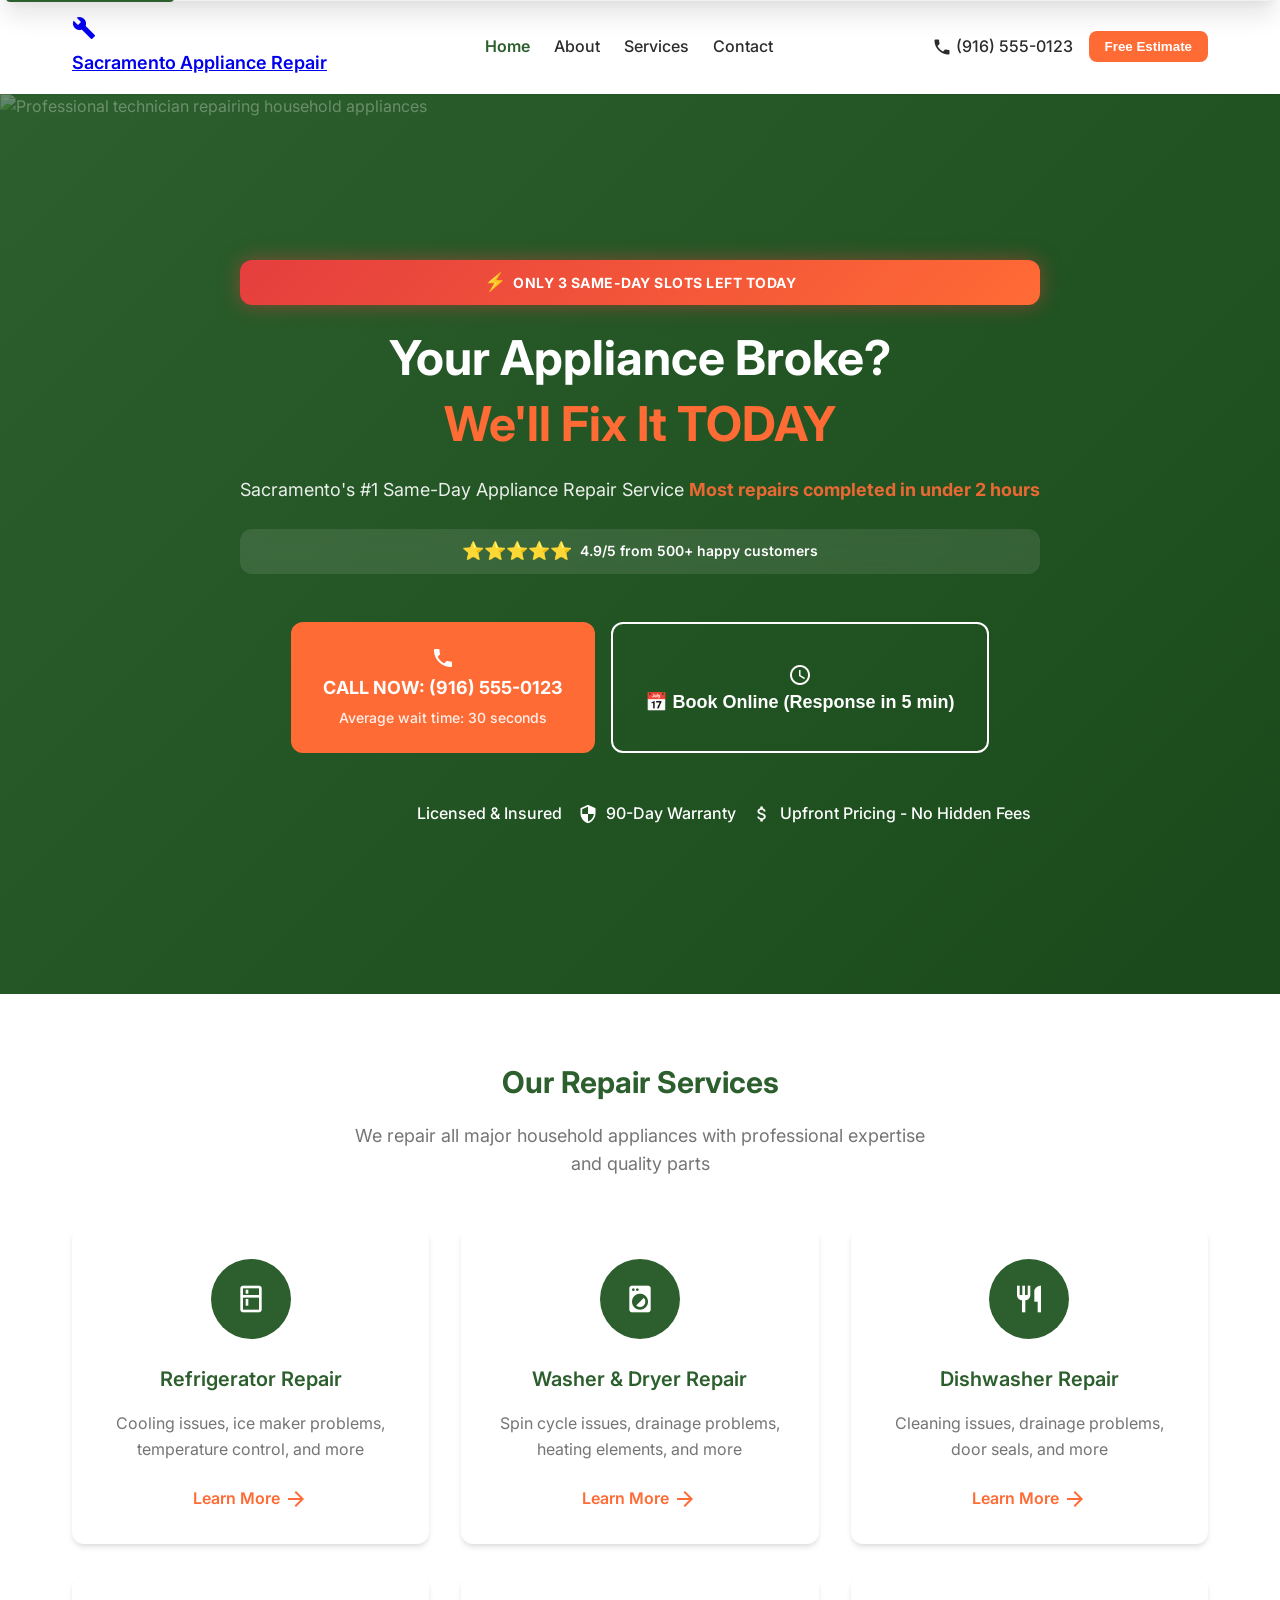
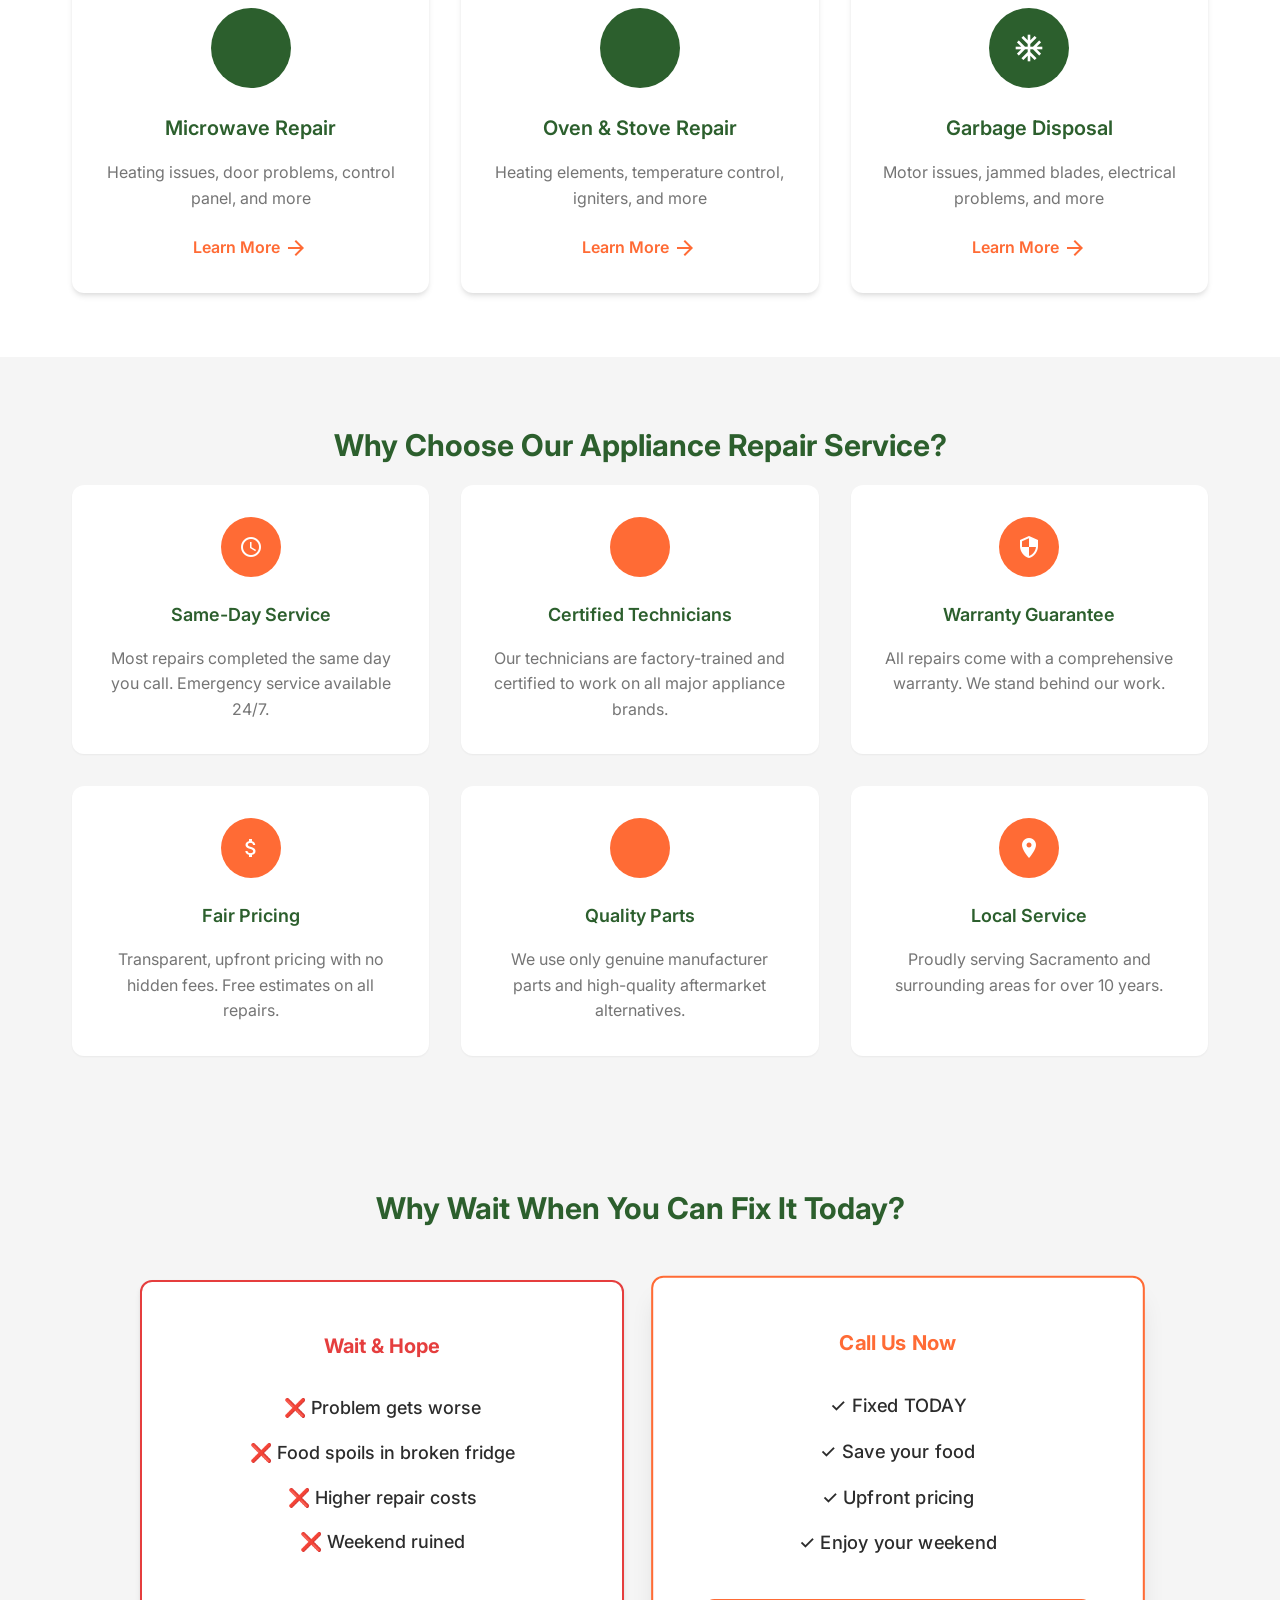
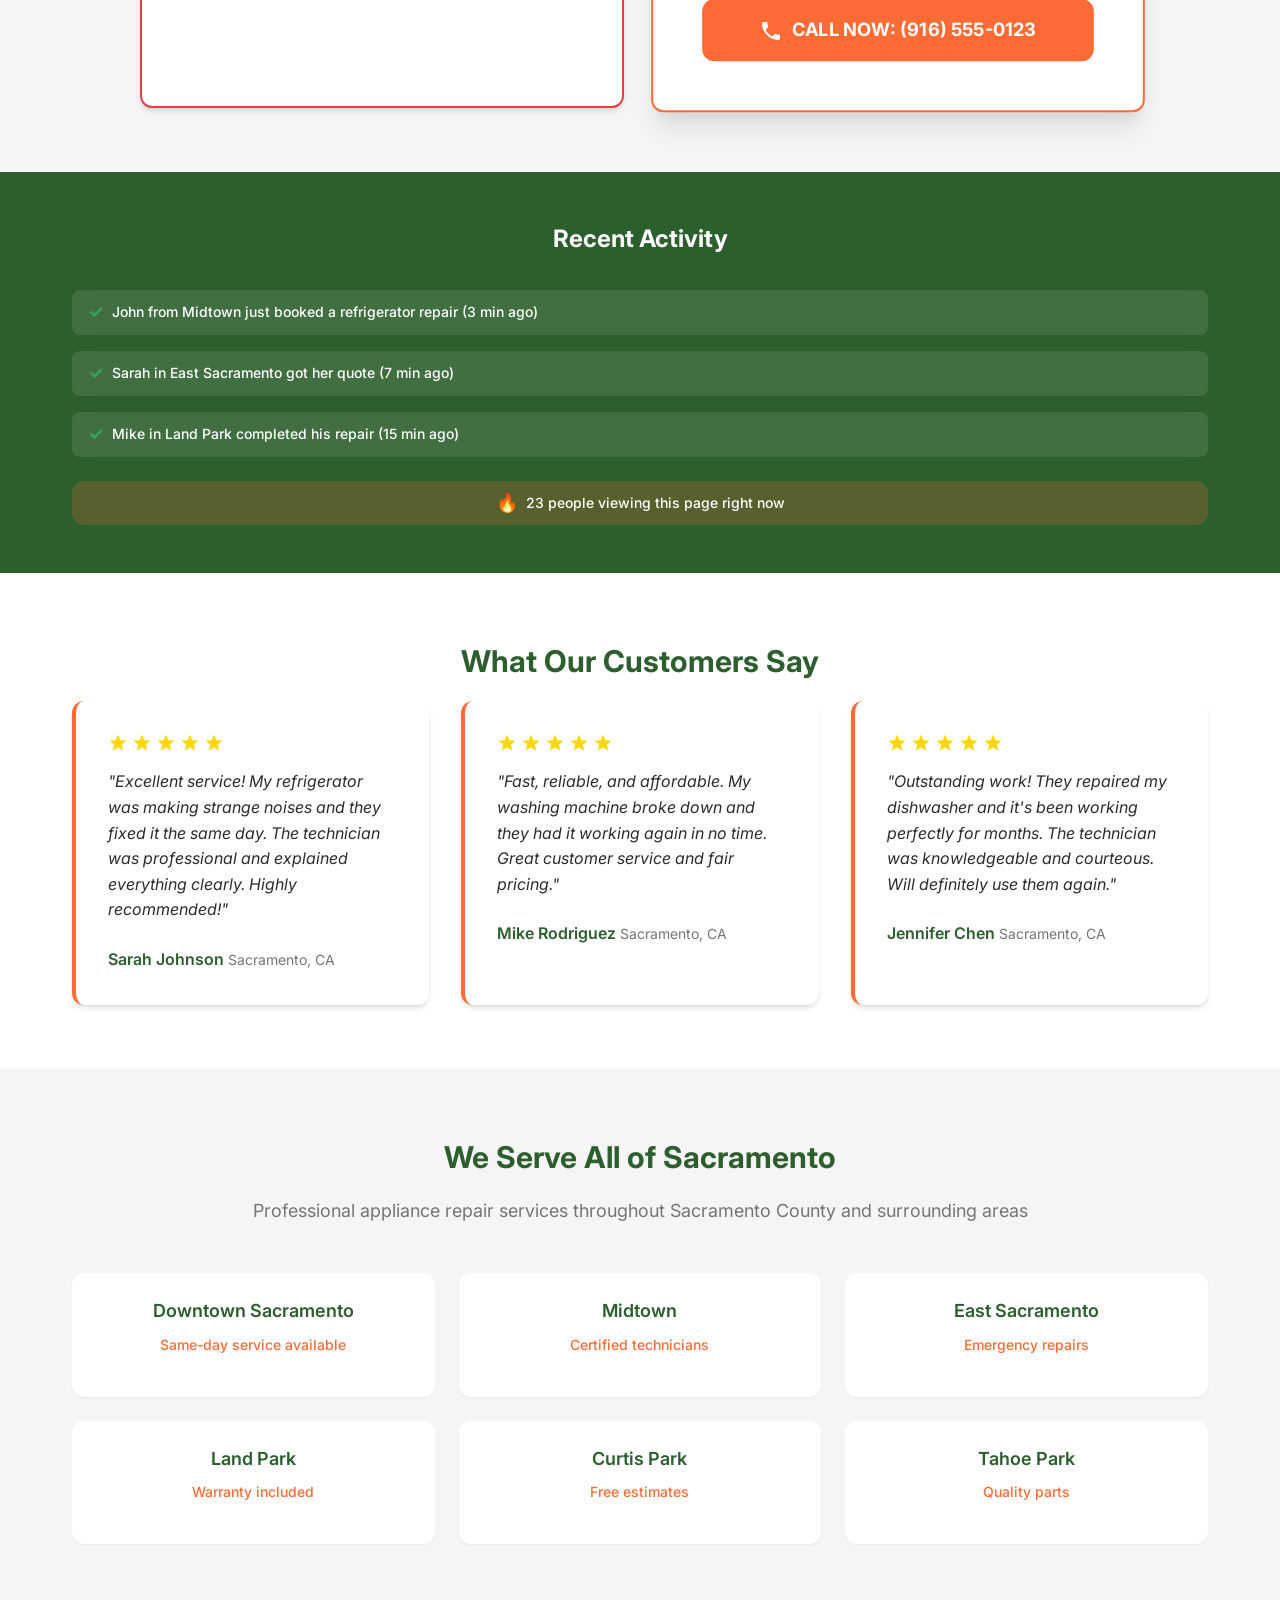
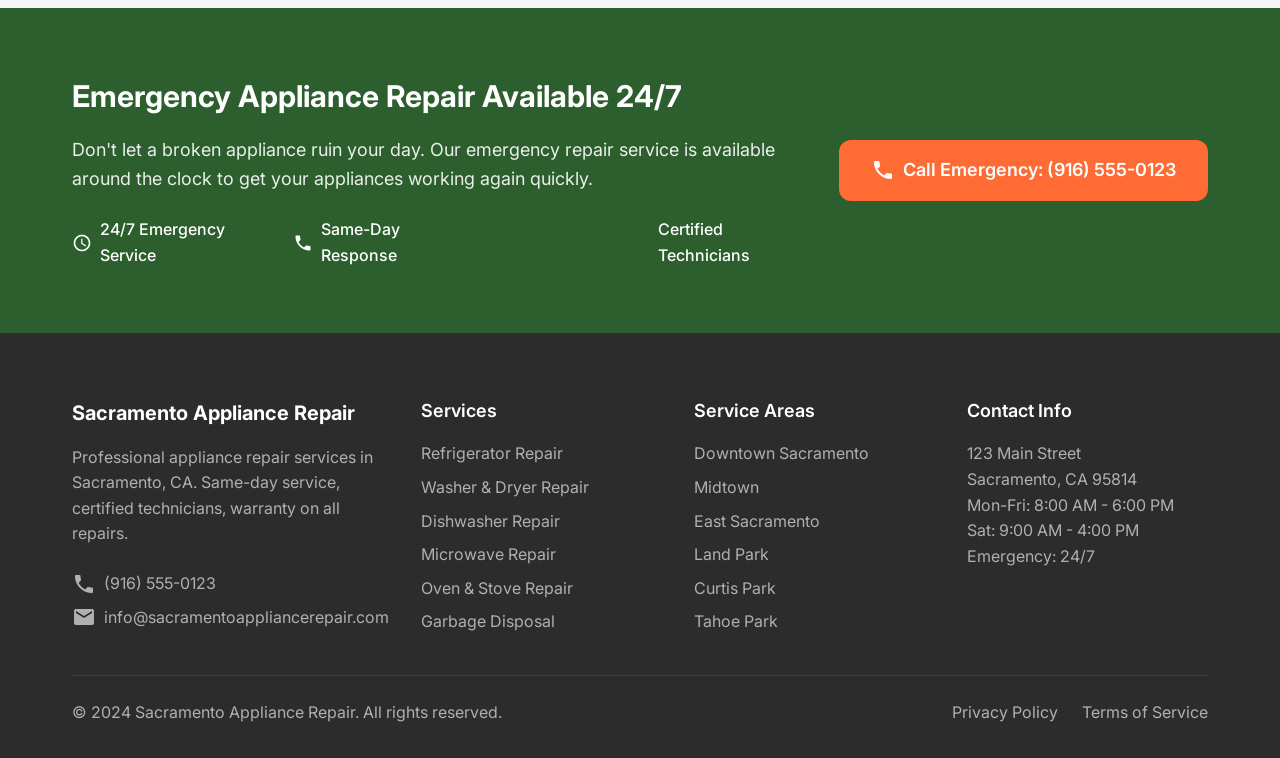
==== commit eae315e8: "appl auto2 result 2 requests with redesign" ====
--- a/index.html
+++ b/index.html
@@ -3,128 +3,47 @@
 <head>
     <meta charset="UTF-8">
     <meta name="viewport" content="width=device-width, initial-scale=1.0">
-    <title>Expert Electronic Repair Sacramento | Fast & Reliable Service</title>
-    <meta name="description" content="Professional electronic repair services in Sacramento, CA. TV repair, computer repair, phone repair, and appliance maintenance. Free diagnostics, 6-month warranty, same-day service available.">
-    <meta name="keywords" content="electronic repair sacramento, tv repair sacramento, computer repair sacramento, phone repair sacramento, appliance repair sacramento, electronic repair near me">
-    <meta name="author" content="Sacramento Electronic Repair">
-    <meta name="robots" content="index, follow">
+    <title>Professional Appliance Repair in Sacramento, CA | Fast & Reliable Service</title>
+    <meta name="description" content="Expert appliance repair services in Sacramento, CA. Same-day service, certified technicians, warranty on all repairs. Call now for free estimate!">
+    <meta name="keywords" content="appliance repair Sacramento, Sacramento appliance repair, refrigerator repair, washing machine repair, dishwasher repair">
+    <meta name="author" content="Sacramento Appliance Repair">
     
-    <!-- Open Graph Meta Tags -->
-    <meta property="og:title" content="Expert Electronic Repair Sacramento | Fast & Reliable Service">
-    <meta property="og:description" content="Professional electronic repair services in Sacramento, CA. Free diagnostics, 6-month warranty, same-day service available.">
+    <!-- Open Graph / Facebook -->
     <meta property="og:type" content="website">
-    <meta property="og:url" content="https://sacramentoelectronicrepair.com">
-    <meta property="og:image" content="https://sacramentoelectronicrepair.com/assets/images/hero-repair.jpg">
-    <meta property="og:site_name" content="Sacramento Electronic Repair">
-    
-    <!-- Twitter Card Meta Tags -->
-    <meta name="twitter:card" content="summary_large_image">
-    <meta name="twitter:title" content="Expert Electronic Repair Sacramento">
-    <meta name="twitter:description" content="Professional electronic repair services in Sacramento, CA. Free diagnostics, 6-month warranty, same-day service available.">
-    <meta name="twitter:image" content="https://sacramentoelectronicrepair.com/assets/images/hero-repair.jpg">
-    
-    <!-- Canonical URL -->
-    <link rel="canonical" href="https://sacramentoelectronicrepair.com">
-    
+    <meta property="og:url" content="https://sacramentoappliancerepair.com/">
+    <meta property="og:title" content="Professional Appliance Repair in Sacramento, CA">
+    <meta property="og:description" content="Expert appliance repair services in Sacramento, CA. Same-day service, certified technicians, warranty on all repairs.">
+    <meta property="og:image" content="https://sacramentoappliancerepair.com/assets/images/hero-appliance-repair.jpg">
+
+    <!-- Twitter -->
+    <meta property="twitter:card" content="summary_large_image">
+    <meta property="twitter:url" content="https://sacramentoappliancerepair.com/">
+    <meta property="twitter:title" content="Professional Appliance Repair in Sacramento, CA">
+    <meta property="twitter:description" content="Expert appliance repair services in Sacramento, CA. Same-day service, certified technicians, warranty on all repairs.">
+    <meta property="twitter:image" content="https://sacramentoappliancerepair.com/assets/images/hero-appliance-repair.jpg">
+
     <!-- Favicon -->
     <link rel="icon" type="image/x-icon" href="/favicon.ico">
-    <link rel="apple-touch-icon" sizes="180x180" href="/apple-touch-icon.png">
     
-    <!-- Preload Critical Resources -->
-    <link rel="preload" href="assets/css/styles.css" as="style">
-    <link rel="preload" href="assets/js/script.js" as="script">
-    <link rel="preload" href="assets/fonts/roboto.woff2" as="font" type="font/woff2" crossorigin>
-    
-    <!-- DNS Prefetch -->
-    <link rel="dns-prefetch" href="//fonts.googleapis.com">
-    <link rel="dns-prefetch" href="//www.googletagmanager.com">
-    <link rel="dns-prefetch" href="//connect.facebook.net">
-    
-    <!-- Preconnect to external domains -->
+    <!-- Fonts -->
     <link rel="preconnect" href="https://fonts.googleapis.com">
     <link rel="preconnect" href="https://fonts.gstatic.com" crossorigin>
+    <link href="https://fonts.googleapis.com/css2?family=Inter:wght@300;400;500;600;700&display=swap" rel="stylesheet">
     
-    <!-- Google Fonts -->
-    <link href="https://fonts.googleapis.com/css2?family=Inter:wght@400;500;600;700;800&display=swap" rel="stylesheet">
+    <!-- Material Icons -->
+    <link href="https://fonts.googleapis.com/icon?family=Material+Icons" rel="stylesheet">
     
-    <!-- CSS -->
+    <!-- Styles -->
     <link rel="stylesheet" href="assets/css/styles.css">
     
-    <!-- Schema.org Structured Data -->
+    <!-- Structured Data -->
     <script type="application/ld+json">
     {
         "@context": "https://schema.org",
         "@type": "LocalBusiness",
-        "name": "Sacramento Electronic Repair",
-        "description": "Professional electronic repair services in Sacramento, CA",
-        "url": "https://sacramentoelectronicrepair.com",
-        "telephone": "+19165550123",
-        "address": {
-            "@type": "PostalAddress",
-            "streetAddress": "123 Main Street",
-            "addressLocality": "Sacramento",
-            "addressRegion": "CA",
-            "postalCode": "95814",
-            "addressCountry": "US"
-        },
-        "geo": {
-            "@type": "GeoCoordinates",
-            "latitude": "38.5816",
-            "longitude": "-121.4944"
-        },
-        "openingHours": "Mo-Fr 08:00-18:00,Sa 09:00-17:00",
-        "priceRange": "$59-$299",
-        "aggregateRating": {
-            "@type": "AggregateRating",
-            "ratingValue": "4.8",
-            "reviewCount": "127"
-        },
-        "serviceArea": {
-            "@type": "GeoCircle",
-            "geoMidpoint": {
-                "@type": "GeoCoordinates",
-                "latitude": "38.5816",
-                "longitude": "-121.4944"
-            },
-            "geoRadius": "50000"
-        },
-        "hasOfferCatalog": {
-            "@type": "OfferCatalog",
-            "name": "Electronic Repair Services",
-            "itemListElement": [
-                {
-                    "@type": "Offer",
-                    "itemOffered": {
-                        "@type": "Service",
-                        "name": "Phone Repair",
-                        "description": "Smartphone and tablet repair services"
-                    },
-                    "price": "59",
-                    "priceCurrency": "USD"
-                },
-                {
-                    "@type": "Offer",
-                    "itemOffered": {
-                        "@type": "Service",
-                        "name": "Computer Repair",
-                        "description": "Desktop and laptop repair services"
-                    },
-                    "price": "79",
-                    "priceCurrency": "USD"
-                }
-            ]
-        }
-    }
-    </script>
-    
-    <!-- Schema.org Structured Data -->
-    <script type="application/ld+json">
-    {
-        "@context": "https://schema.org",
-        "@type": "LocalBusiness",
-        "name": "Sacramento Electronic Repair",
-        "description": "Professional electronic repair services in Sacramento, CA",
-        "url": "https://sacramentoelectronicrepair.com",
+        "name": "Sacramento Appliance Repair",
+        "description": "Professional appliance repair services in Sacramento, CA",
+        "url": "https://sacramentoappliancerepair.com",
         "telephone": "+1-916-555-0123",
         "address": {
             "@type": "PostalAddress",
@@ -136,717 +55,606 @@
         },
         "geo": {
             "@type": "GeoCoordinates",
-            "latitude": "38.5816",
-            "longitude": "-121.4944"
+            "latitude": 38.5816,
+            "longitude": -121.4944
         },
         "openingHours": "Mo-Fr 08:00-18:00,Sa 09:00-16:00",
-        "priceRange": "$50-$500",
+        "priceRange": "$$",
         "serviceArea": {
             "@type": "GeoCircle",
             "geoMidpoint": {
                 "@type": "GeoCoordinates",
-                "latitude": "38.5816",
-                "longitude": "-121.4944"
+                "latitude": 38.5816,
+                "longitude": -121.4944
             },
-            "geoRadius": "25000"
-        },
-        "hasOfferCatalog": {
-            "@type": "OfferCatalog",
-            "name": "Electronic Repair Services",
-            "itemListElement": [
-                {
-                    "@type": "Offer",
-                    "itemOffered": {
-                        "@type": "Service",
-                        "name": "TV Repair",
-                        "description": "Professional television repair services"
-                    }
-                },
-                {
-                    "@type": "Offer",
-                    "itemOffered": {
-                        "@type": "Service",
-                        "name": "Computer Repair",
-                        "description": "Desktop and laptop computer repair services"
-                    }
-                },
-                {
-                    "@type": "Offer",
-                    "itemOffered": {
-                        "@type": "Service",
-                        "name": "Phone Repair",
-                        "description": "Smartphone and tablet repair services"
-                    }
-                }
-            ]
-        },
-        "aggregateRating": {
-            "@type": "AggregateRating",
-            "ratingValue": "4.8",
-            "reviewCount": "127"
+            "geoRadius": "50000"
         }
     }
     </script>
 </head>
 <body>
-    <!-- Skip to main content link for accessibility -->
-    <a href="#main-content" class="sr-only">Skip to main content</a>
-    
+    <!-- Skip Link -->
+    <a href="#main" class="skip-link">Skip to main content</a>
+
     <!-- Header -->
-    <header class="header">
-        <nav class="nav container">
-            <a href="/" class="logo">🔧 Sacramento Electronic Repair</a>
-            <ul class="nav-menu">
-                <li><a href="/" class="nav-link">Home</a></li>
-                <li><a href="services.html" class="nav-link">Services</a></li>
-                <li><a href="about.html" class="nav-link">About</a></li>
-                <li><a href="reviews.html" class="nav-link">Reviews</a></li>
-                <li><a href="blog.html" class="nav-link">Blog</a></li>
-                <li><a href="contact.html" class="nav-link">Contact</a></li>
-            </ul>
-            <a href="tel:+19165550123" class="phone-btn">📞 (916) 555-0123</a>
-            <button class="mobile-menu-toggle" aria-label="Toggle mobile menu">☰</button>
-        </nav>
+    <header class="header" role="banner">
+        <div class="container">
+            <div class="header__content">
+                <div class="header__logo">
+                    <a href="/" aria-label="Sacramento Appliance Repair - Home">
+                        <span class="material-icons" aria-hidden="true">build</span>
+                        <span class="header__logo-text">Sacramento Appliance Repair</span>
+                    </a>
+                </div>
+                
+                <nav class="header__nav" role="navigation" aria-label="Main navigation">
+                    <ul class="header__nav-list">
+                        <li class="header__nav-item">
+                            <a href="/" class="header__nav-link" aria-current="page">Home</a>
+                        </li>
+                        <li class="header__nav-item">
+                            <a href="about.html" class="header__nav-link">About</a>
+                        </li>
+                        <li class="header__nav-item">
+                            <a href="services.html" class="header__nav-link">Services</a>
+                        </li>
+                        <li class="header__nav-item">
+                            <a href="contact.html" class="header__nav-link">Contact</a>
+                        </li>
+                    </ul>
+                </nav>
+                
+                <div class="header__contact">
+                    <a href="tel:+19165550123" class="header__phone" aria-label="Call us at 916-555-0123">
+                        <span class="material-icons" aria-hidden="true">phone</span>
+                        <span class="header__phone-text">(916) 555-0123</span>
+                    </a>
+                    <button class="header__cta" aria-label="Get free estimate">
+                        Free Estimate
+                    </button>
+                </div>
+                
+                <button class="header__mobile-menu" aria-label="Open mobile menu" aria-expanded="false" aria-controls="mobile-menu">
+                    <span class="header__hamburger"></span>
+                </button>
+            </div>
+        </div>
+        
+        <!-- Mobile Menu -->
+        <div class="mobile-menu" id="mobile-menu" aria-hidden="true">
+            <button class="mobile-menu__close" aria-label="Close mobile menu">
+                <span class="material-icons" aria-hidden="true">close</span>
+            </button>
+            <nav class="mobile-menu__nav" role="navigation" aria-label="Mobile navigation">
+                <ul class="mobile-menu__list">
+                    <li class="mobile-menu__item">
+                        <a href="/" class="mobile-menu__link" aria-current="page">Home</a>
+                    </li>
+                    <li class="mobile-menu__item">
+                        <a href="about.html" class="mobile-menu__link">About</a>
+                    </li>
+                    <li class="mobile-menu__item">
+                        <a href="services.html" class="mobile-menu__link">Services</a>
+                    </li>
+                    <li class="mobile-menu__item">
+                        <a href="contact.html" class="mobile-menu__link">Contact</a>
+                    </li>
+                </ul>
+                <div class="mobile-menu__contact">
+                    <a href="tel:+19165550123" class="mobile-menu__phone">
+                        <span class="material-icons" aria-hidden="true">phone</span>
+                        (916) 555-0123
+                    </a>
+                    <button class="mobile-menu__cta">Free Estimate</button>
+                </div>
+            </nav>
+        </div>
     </header>
 
     <!-- Main Content -->
-    <main id="main-content">
-        <!-- Trust Bar -->
-        <section class="trust-bar">
-            <div class="container">
-                <div class="trust-badges">
-                    <div class="trust-badge">
-                        <svg viewBox="0 0 24 24"><path d="M12 2l3.09 6.26L22 9.27l-5 4.87 1.18 6.88L12 17.77l-6.18 3.25L7 14.14 2 9.27l6.91-1.01L12 2z"/></svg>
-                        <span>4.8★ (127 Reviews)</span>
-                    </div>
-                    <div class="trust-badge">
-                        <svg viewBox="0 0 24 24"><path d="M9 12l2 2 4-4m6 2a9 9 0 11-18 0 9 9 0 0118 0z"/></svg>
-                        <span>BBB A+ Rating</span>
-                    </div>
-                    <div class="trust-badge">
-                        <svg viewBox="0 0 24 24"><path d="M12 2C6.48 2 2 6.48 2 12s4.48 10 10 10 10-4.48 10-10S17.52 2 12 2zm-2 15l-5-5 1.41-1.41L10 14.17l7.59-7.59L19 8l-9 9z"/></svg>
-                        <span>Google Guaranteed</span>
-                    </div>
-                    <div class="trust-badge">
-                        <svg viewBox="0 0 24 24"><path d="M12 2l3.09 6.26L22 9.27l-5 4.87 1.18 6.88L12 17.77l-6.18 3.25L7 14.14 2 9.27l6.91-1.01L12 2z"/></svg>
-                        <span>8+ Years Experience</span>
-                    </div>
-                </div>
-            </div>
-        </section>
-
+    <main id="main" role="main">
         <!-- Hero Section -->
-        <section class="hero">
-            <video class="hero-video" autoplay muted loop>
-                <source src="assets/videos/repair-hero.mp4" type="video/mp4">
-            </video>
-            <div class="container">
-                <div class="hero-content">
-                    <div class="hero-text">
-                        <h1>Sacramento's #1 Electronic Repair</h1>
-                        <p class="hero-subtitle">Fast, reliable, and affordable repair services for all your electronic devices. Free diagnostics, 6-month warranty, and same-day service available.</p>
-                        
-                        <!-- Urgency Elements -->
-                        <div class="hero-urgency">
-                            <div class="availability-indicator">
-                                <svg viewBox="0 0 24 24" width="16" height="16"><path d="M12 2C6.48 2 2 6.48 2 12s4.48 10 10 10 10-4.48 10-10S17.52 2 12 2zm-2 15l-5-5 1.41-1.41L10 14.17l7.59-7.59L19 8l-9 9z" fill="currentColor"/></svg>
-                                Same-Day Service Available
+        <section class="hero" aria-labelledby="hero-title">
+            <div class="hero__background">
+                <img src="https://placehold.co/1920x1080/2C5F2D/FFFFFF?text=Professional+Appliance+Repair" 
+                     alt="Professional technician repairing household appliances" 
+                     class="hero__image">
+            </div>
+            <div class="container">
+                <div class="hero__content">
+                    <!-- Urgency Banner -->
+                    <div class="hero__urgency-banner">
+                        <span class="hero__urgency-icon">⚡</span>
+                        <span class="hero__urgency-text">ONLY 3 SAME-DAY SLOTS LEFT TODAY</span>
+                    </div>
+                    
+                    <h1 id="hero-title" class="hero__title">
+                        Your Appliance Broke? 
+                        <span class="hero__title-accent">We'll Fix It TODAY</span>
+                    </h1>
+                    <p class="hero__subtitle">
+                        Sacramento's #1 Same-Day Appliance Repair Service
+                        <strong>Most repairs completed in under 2 hours</strong>
+                    </p>
+                    
+                    <!-- Trust Bar -->
+                    <div class="hero__trust-bar">
+                        <span class="hero__trust-stars">⭐⭐⭐⭐⭐</span>
+                        <span class="hero__trust-text">4.9/5 from 500+ happy customers</span>
+                    </div>
+                    
+                    <div class="hero__actions">
+                        <a href="tel:+19165550123" class="hero__cta hero__cta--primary pulse-button" aria-label="Call now for same-day service">
+                            <span class="material-icons" aria-hidden="true">phone</span>
+                            <span class="hero__cta-text">CALL NOW: (916) 555-0123</span>
+                            <span class="hero__cta-sub">Average wait time: 30 seconds</span>
+                        </a>
+                        <button class="hero__cta hero__cta--secondary" aria-label="Schedule service online">
+                            <span class="material-icons" aria-hidden="true">schedule</span>
+                            <span class="hero__cta-text">📅 Book Online (Response in 5 min)</span>
+                        </button>
+                    </div>
+                    
+                    <div class="hero__features">
+                        <div class="hero__feature">
+                            <span class="material-icons" aria-hidden="true">verified</span>
+                            <span>Licensed & Insured</span>
+                        </div>
+                        <div class="hero__feature">
+                            <span class="material-icons" aria-hidden="true">security</span>
+                            <span>90-Day Warranty</span>
+                        </div>
+                        <div class="hero__feature">
+                            <span class="material-icons" aria-hidden="true">attach_money</span>
+                            <span>Upfront Pricing - No Hidden Fees</span>
+                        </div>
+                    </div>
+                </div>
+            </div>
+        </section>
+
+        <!-- Services Overview -->
+        <section class="services-overview" aria-labelledby="services-title">
+            <div class="container">
+                <h2 id="services-title" class="services-overview__title">Our Repair Services</h2>
+                <p class="services-overview__subtitle">
+                    We repair all major household appliances with professional expertise and quality parts
+                </p>
+                <div class="services-overview__grid">
+                    <div class="service-card">
+                        <div class="service-card__icon">
+                            <span class="material-icons" aria-hidden="true">kitchen</span>
+                        </div>
+                        <h3 class="service-card__title">Refrigerator Repair</h3>
+                        <p class="service-card__description">
+                            Cooling issues, ice maker problems, temperature control, and more
+                        </p>
+                        <a href="services.html#refrigerator" class="service-card__link" aria-label="Learn more about refrigerator repair">
+                            Learn More
+                            <span class="material-icons" aria-hidden="true">arrow_forward</span>
+                        </a>
+                    </div>
+                    
+                    <div class="service-card">
+                        <div class="service-card__icon">
+                            <span class="material-icons" aria-hidden="true">local_laundry_service</span>
+                        </div>
+                        <h3 class="service-card__title">Washer & Dryer Repair</h3>
+                        <p class="service-card__description">
+                            Spin cycle issues, drainage problems, heating elements, and more
+                        </p>
+                        <a href="services.html#washer-dryer" class="service-card__link" aria-label="Learn more about washer and dryer repair">
+                            Learn More
+                            <span class="material-icons" aria-hidden="true">arrow_forward</span>
+                        </a>
+                    </div>
+                    
+                    <div class="service-card">
+                        <div class="service-card__icon">
+                            <span class="material-icons" aria-hidden="true">restaurant</span>
+                        </div>
+                        <h3 class="service-card__title">Dishwasher Repair</h3>
+                        <p class="service-card__description">
+                            Cleaning issues, drainage problems, door seals, and more
+                        </p>
+                        <a href="services.html#dishwasher" class="service-card__link" aria-label="Learn more about dishwasher repair">
+                            Learn More
+                            <span class="material-icons" aria-hidden="true">arrow_forward</span>
+                        </a>
+                    </div>
+                    
+                    <div class="service-card">
+                        <div class="service-card__icon">
+                            <span class="material-icons" aria-hidden="true">microwave</span>
+                        </div>
+                        <h3 class="service-card__title">Microwave Repair</h3>
+                        <p class="service-card__description">
+                            Heating issues, door problems, control panel, and more
+                        </p>
+                        <a href="services.html#microwave" class="service-card__link" aria-label="Learn more about microwave repair">
+                            Learn More
+                            <span class="material-icons" aria-hidden="true">arrow_forward</span>
+                        </a>
+                    </div>
+                    
+                    <div class="service-card">
+                        <div class="service-card__icon">
+                            <span class="material-icons" aria-hidden="true">oven</span>
+                        </div>
+                        <h3 class="service-card__title">Oven & Stove Repair</h3>
+                        <p class="service-card__description">
+                            Heating elements, temperature control, igniters, and more
+                        </p>
+                        <a href="services.html#oven-stove" class="service-card__link" aria-label="Learn more about oven and stove repair">
+                            Learn More
+                            <span class="material-icons" aria-hidden="true">arrow_forward</span>
+                        </a>
+                    </div>
+                    
+                    <div class="service-card">
+                        <div class="service-card__icon">
+                            <span class="material-icons" aria-hidden="true">ac_unit</span>
+                        </div>
+                        <h3 class="service-card__title">Garbage Disposal</h3>
+                        <p class="service-card__description">
+                            Motor issues, jammed blades, electrical problems, and more
+                        </p>
+                        <a href="services.html#garbage-disposal" class="service-card__link" aria-label="Learn more about garbage disposal repair">
+                            Learn More
+                            <span class="material-icons" aria-hidden="true">arrow_forward</span>
+                        </a>
+                    </div>
+                </div>
+            </div>
+        </section>
+
+        <!-- Why Choose Us -->
+        <section class="why-choose-us" aria-labelledby="why-choose-title">
+            <div class="container">
+                <h2 id="why-choose-title" class="why-choose-us__title">Why Choose Our Appliance Repair Service?</h2>
+                <div class="why-choose-us__grid">
+                    <div class="feature-card">
+                        <div class="feature-card__icon">
+                            <span class="material-icons" aria-hidden="true">schedule</span>
+                        </div>
+                        <h3 class="feature-card__title">Same-Day Service</h3>
+                        <p class="feature-card__description">
+                            Most repairs completed the same day you call. Emergency service available 24/7.
+                        </p>
+                    </div>
+                    
+                    <div class="feature-card">
+                        <div class="feature-card__icon">
+                            <span class="material-icons" aria-hidden="true">verified</span>
+                        </div>
+                        <h3 class="feature-card__title">Certified Technicians</h3>
+                        <p class="feature-card__description">
+                            Our technicians are factory-trained and certified to work on all major appliance brands.
+                        </p>
+                    </div>
+                    
+                    <div class="feature-card">
+                        <div class="feature-card__icon">
+                            <span class="material-icons" aria-hidden="true">security</span>
+                        </div>
+                        <h3 class="feature-card__title">Warranty Guarantee</h3>
+                        <p class="feature-card__description">
+                            All repairs come with a comprehensive warranty. We stand behind our work.
+                        </p>
+                    </div>
+                    
+                    <div class="feature-card">
+                        <div class="feature-card__icon">
+                            <span class="material-icons" aria-hidden="true">attach_money</span>
+                        </div>
+                        <h3 class="feature-card__title">Fair Pricing</h3>
+                        <p class="feature-card__description">
+                            Transparent, upfront pricing with no hidden fees. Free estimates on all repairs.
+                        </p>
+                    </div>
+                    
+                    <div class="feature-card">
+                        <div class="feature-card__icon">
+                            <span class="material-icons" aria-hidden="true">inventory</span>
+                        </div>
+                        <h3 class="feature-card__title">Quality Parts</h3>
+                        <p class="feature-card__description">
+                            We use only genuine manufacturer parts and high-quality aftermarket alternatives.
+                        </p>
+                    </div>
+                    
+                    <div class="feature-card">
+                        <div class="feature-card__icon">
+                            <span class="material-icons" aria-hidden="true">location_on</span>
+                        </div>
+                        <h3 class="feature-card__title">Local Service</h3>
+                        <p class="feature-card__description">
+                            Proudly serving Sacramento and surrounding areas for over 10 years.
+                        </p>
+                    </div>
+                </div>
+            </div>
+        </section>
+
+        <!-- Why Wait Section -->
+        <section class="why-wait" aria-labelledby="why-wait-title">
+            <div class="container">
+                <h2 id="why-wait-title" class="why-wait__title">Why Wait When You Can Fix It Today?</h2>
+                <div class="why-wait__comparison">
+                    <div class="why-wait__option why-wait__option--bad">
+                        <h3 class="why-wait__option-title">Wait & Hope</h3>
+                        <ul class="why-wait__option-list">
+                            <li>❌ Problem gets worse</li>
+                            <li>❌ Food spoils in broken fridge</li>
+                            <li>❌ Higher repair costs</li>
+                            <li>❌ Weekend ruined</li>
+                        </ul>
+                    </div>
+                    
+                    <div class="why-wait__option why-wait__option--good">
+                        <h3 class="why-wait__option-title">Call Us Now</h3>
+                        <ul class="why-wait__option-list">
+                            <li>✓ Fixed TODAY</li>
+                            <li>✓ Save your food</li>
+                            <li>✓ Upfront pricing</li>
+                            <li>✓ Enjoy your weekend</li>
+                        </ul>
+                        <a href="tel:+19165550123" class="why-wait__cta">
+                            <span class="material-icons" aria-hidden="true">phone</span>
+                            CALL NOW: (916) 555-0123
+                        </a>
+                    </div>
+                </div>
+            </div>
+        </section>
+
+        <!-- Live Activity Feed -->
+        <section class="live-activity" aria-labelledby="activity-title">
+            <div class="container">
+                <h2 id="activity-title" class="live-activity__title">Recent Activity</h2>
+                <div class="live-activity__feed">
+                    <div class="activity-item">
+                        <span class="activity-icon">✓</span>
+                        <span class="activity-text">John from Midtown just booked a refrigerator repair (3 min ago)</span>
+                    </div>
+                    <div class="activity-item">
+                        <span class="activity-icon">✓</span>
+                        <span class="activity-text">Sarah in East Sacramento got her quote (7 min ago)</span>
+                    </div>
+                    <div class="activity-item">
+                        <span class="activity-icon">✓</span>
+                        <span class="activity-text">Mike in Land Park completed his repair (15 min ago)</span>
+                    </div>
+                </div>
+                <div class="live-activity__stats">
+                    <span class="activity-fire">🔥</span>
+                    <span class="activity-text">23 people viewing this page right now</span>
+                </div>
+            </div>
+        </section>
+
+        <!-- Testimonials -->
+        <section class="testimonials" aria-labelledby="testimonials-title">
+            <div class="container">
+                <h2 id="testimonials-title" class="testimonials__title">What Our Customers Say</h2>
+                <div class="testimonials__grid">
+                    <div class="testimonial-card">
+                        <div class="testimonial-card__stars" aria-label="5 star rating">
+                            <span class="material-icons" aria-hidden="true">star</span>
+                            <span class="material-icons" aria-hidden="true">star</span>
+                            <span class="material-icons" aria-hidden="true">star</span>
+                            <span class="material-icons" aria-hidden="true">star</span>
+                            <span class="material-icons" aria-hidden="true">star</span>
+                        </div>
+                        <p class="testimonial-card__text">
+                            "Excellent service! My refrigerator was making strange noises and they fixed it the same day. 
+                            The technician was professional and explained everything clearly. Highly recommended!"
+                        </p>
+                        <div class="testimonial-card__author">
+                            <strong>Sarah Johnson</strong>
+                            <span>Sacramento, CA</span>
+                        </div>
+                    </div>
+                    
+                    <div class="testimonial-card">
+                        <div class="testimonial-card__stars" aria-label="5 star rating">
+                            <span class="material-icons" aria-hidden="true">star</span>
+                            <span class="material-icons" aria-hidden="true">star</span>
+                            <span class="material-icons" aria-hidden="true">star</span>
+                            <span class="material-icons" aria-hidden="true">star</span>
+                            <span class="material-icons" aria-hidden="true">star</span>
+                        </div>
+                        <p class="testimonial-card__text">
+                            "Fast, reliable, and affordable. My washing machine broke down and they had it working 
+                            again in no time. Great customer service and fair pricing."
+                        </p>
+                        <div class="testimonial-card__author">
+                            <strong>Mike Rodriguez</strong>
+                            <span>Sacramento, CA</span>
+                        </div>
+                    </div>
+                    
+                    <div class="testimonial-card">
+                        <div class="testimonial-card__stars" aria-label="5 star rating">
+                            <span class="material-icons" aria-hidden="true">star</span>
+                            <span class="material-icons" aria-hidden="true">star</span>
+                            <span class="material-icons" aria-hidden="true">star</span>
+                            <span class="material-icons" aria-hidden="true">star</span>
+                            <span class="material-icons" aria-hidden="true">star</span>
+                        </div>
+                        <p class="testimonial-card__text">
+                            "Outstanding work! They repaired my dishwasher and it's been working perfectly for months. 
+                            The technician was knowledgeable and courteous. Will definitely use them again."
+                        </p>
+                        <div class="testimonial-card__author">
+                            <strong>Jennifer Chen</strong>
+                            <span>Sacramento, CA</span>
+                        </div>
+                    </div>
+                </div>
+            </div>
+        </section>
+
+        <!-- Service Areas -->
+        <section class="service-areas" aria-labelledby="service-areas-title">
+            <div class="container">
+                <h2 id="service-areas-title" class="service-areas__title">We Serve All of Sacramento</h2>
+                <p class="service-areas__subtitle">
+                    Professional appliance repair services throughout Sacramento County and surrounding areas
+                </p>
+                <div class="service-areas__grid">
+                    <div class="area-card">
+                        <h3 class="area-card__title">Downtown Sacramento</h3>
+                        <p class="area-card__description">Same-day service available</p>
+                    </div>
+                    <div class="area-card">
+                        <h3 class="area-card__title">Midtown</h3>
+                        <p class="area-card__description">Certified technicians</p>
+                    </div>
+                    <div class="area-card">
+                        <h3 class="area-card__title">East Sacramento</h3>
+                        <p class="area-card__description">Emergency repairs</p>
+                    </div>
+                    <div class="area-card">
+                        <h3 class="area-card__title">Land Park</h3>
+                        <p class="area-card__description">Warranty included</p>
+                    </div>
+                    <div class="area-card">
+                        <h3 class="area-card__title">Curtis Park</h3>
+                        <p class="area-card__description">Free estimates</p>
+                    </div>
+                    <div class="area-card">
+                        <h3 class="area-card__title">Tahoe Park</h3>
+                        <p class="area-card__description">Quality parts</p>
+                    </div>
+                </div>
+            </div>
+        </section>
+
+        <!-- Emergency Service -->
+        <section class="emergency-service" aria-labelledby="emergency-title">
+            <div class="container">
+                <div class="emergency-service__content">
+                    <div class="emergency-service__text">
+                        <h2 id="emergency-title" class="emergency-service__title">Emergency Appliance Repair Available 24/7</h2>
+                        <p class="emergency-service__description">
+                            Don't let a broken appliance ruin your day. Our emergency repair service is available 
+                            around the clock to get your appliances working again quickly.
+                        </p>
+                        <div class="emergency-service__features">
+                            <div class="emergency-service__feature">
+                                <span class="material-icons" aria-hidden="true">schedule</span>
+                                <span>24/7 Emergency Service</span>
                             </div>
-                            <div class="slots-indicator">
-                                <svg viewBox="0 0 24 24" width="12" height="12"><path d="M12 2l3.09 6.26L22 9.27l-5 4.87 1.18 6.88L12 17.77l-6.18 3.25L7 14.14 2 9.27l6.91-1.01L12 2z" fill="currentColor"/></svg>
-                                Only 3 slots left today
+                            <div class="emergency-service__feature">
+                                <span class="material-icons" aria-hidden="true">phone</span>
+                                <span>Same-Day Response</span>
                             </div>
-                        </div>
-                        
-                        <div class="cta-buttons">
-                            <a href="tel:+19165550123" class="btn btn-primary btn-large">
-                                <svg viewBox="0 0 24 24" width="20" height="20"><path d="M6.62 10.79c1.44 2.83 3.76 5.14 6.59 6.59l2.2-2.2c.27-.27.67-.36 1.02-.24 1.12.37 2.33.57 3.57.57.55 0 1 .45 1 1V20c0 .55-.45 1-1 1-9.39 0-17-7.61-17-17 0-.55.45-1 1-1h3.5c.55 0 1 .45 1 1 0 1.25.2 2.45.57 3.57.11.35.03.74-.25 1.02l-2.2 2.2z" fill="currentColor"/></svg>
-                                Call Now - Free Quote
-                            </a>
-                            <a href="contact.html" class="btn btn-secondary btn-large">
-                                <svg viewBox="0 0 24 24" width="20" height="20"><path d="M19 3h-1V1h-2v2H8V1H6v2H5c-1.11 0-1.99.9-1.99 2L3 19c0 1.1.89 2 2 2h14c1.1 0 2-.9 2-2V5c0-1.1-.9-2-2-2zm0 16H5V8h14v11zm-7-5h2v2h-2v-2z" fill="currentColor"/></svg>
-                                Schedule Online
-                            </a>
-                        </div>
-                        
-                        <!-- Social Proof Counter -->
-                        <div class="repair-counter">
-                            <span class="counter-number">2,547</span>
-                            <span class="counter-label">Repairs completed in 2024</span>
-                        </div>
-                    </div>
-                </div>
-            </div>
-        </section>
-
-        <!-- Services Section -->
-        <section class="services section">
-            <div class="container">
-                <h2 class="text-center">Our Repair Services</h2>
-                <p class="text-center">Professional repair services for all your electronic devices</p>
-                <div class="services-grid">
-                    <div class="service-card featured">
-                        <div class="badge">Most Popular</div>
-                        <div class="service-icon">
-                            <svg viewBox="0 0 24 24"><path d="M21 3H3c-1.1 0-2 .9-2 2v12c0 1.1.9 2 2 2h5l-1-1H3V5h18v12h-4l-1 1h5c1.1 0 2-.9 2-2V5c0-1.1-.9-2-2-2z"/></svg>
-                        </div>
-                        <h3>Phone Screen Repair</h3>
-                        <p class="service-time">⚡ Fixed in 30 minutes</p>
-                        <p>Professional smartphone and tablet repair services. Screen replacement, battery replacement, water damage repair, and more.</p>
-                        <div class="service-price">From $59</div>
-                        <a href="tel:+19165550123" class="btn btn-primary">Book Now</a>
-                    </div>
-                    <div class="service-card">
-                        <div class="service-icon">
-                            <svg viewBox="0 0 24 24"><path d="M21 3H3c-1.1 0-2 .9-2 2v12c0 1.1.9 2 2 2h5l-1-1H3V5h18v12h-4l-1 1h5c1.1 0 2-.9 2-2V5c0-1.1-.9-2-2-2z"/></svg>
-                        </div>
-                        <h3>TV Repair</h3>
-                        <p>Professional television repair for all brands and models. Screen replacement, power issues, and connectivity problems.</p>
-                        <div class="service-price">From $89</div>
-                        <a href="services.html#tv-repair" class="btn btn-primary">Get Quote</a>
-                    </div>
-                    <div class="service-card">
-                        <div class="service-icon">
-                            <svg viewBox="0 0 24 24"><path d="M20 6h-2.18c.11-.31.18-.65.18-1a2.996 2.996 0 0 0-5.5-1.65l-.5.67-.5-.68C10.96 2.54 10 2 9 2 7.34 2 6 3.34 6 5c0 .35.07.69.18 1H4c-1.11 0-1.99.89-1.99 2L2 19c0 1.1.89 2 2 2h16c1.1 0 2-.9 2-2V8c0-1.11-.9-2-2-2zm-5-2c.55 0 1 .45 1 1s-.45 1-1 1-1-.45-1-1 .45-1 1-1zM9 4c.55 0 1 .45 1 1s-.45 1-1 1-1-.45-1-1 .45-1 1-1z"/></svg>
-                        </div>
-                        <h3>Computer Repair</h3>
-                        <p>Desktop and laptop repair services. Hardware upgrades, virus removal, data recovery, and performance optimization.</p>
-                        <div class="service-price">From $79</div>
-                        <a href="services.html#computer-repair" class="btn btn-primary">Get Quote</a>
-                    </div>
-                    <div class="service-card">
-                        <div class="service-icon">
-                            <svg viewBox="0 0 24 24"><path d="M19 8h-1V3H6v5H5c-1.66 0-3 1.34-3 3v6h4v4h12v-4h4v-6c0-1.66-1.34-3-3-3zM8 5h8v3H8V5zm8 12.5h-8v-3h8v3z"/></svg>
-                        </div>
-                        <h3>Appliance Repair</h3>
-                        <p>Home appliance repair and maintenance. Refrigerators, washers, dryers, dishwashers, and more.</p>
-                        <div class="service-price">From $99</div>
-                        <a href="services.html#appliance-repair" class="btn btn-primary">Get Quote</a>
-                    </div>
-                    <div class="service-card">
-                        <div class="service-icon">
-                            <svg viewBox="0 0 24 24"><path d="M21 6H3c-1.1 0-2 .9-2 2v8c0 1.1.9 2 2 2h18c1.1 0 2-.9 2-2V8c0-1.1-.9-2-2-2zm0 10H3V8h18v8z"/></svg>
-                        </div>
-                        <h3>Gaming Console Repair</h3>
-                        <p>PlayStation, Xbox, and Nintendo console repair services. Controller repair and system maintenance.</p>
-                        <div class="service-price">From $69</div>
-                        <a href="services.html#gaming-repair" class="btn btn-primary">Get Quote</a>
-                    </div>
-                    <div class="service-card">
-                        <div class="service-icon">
-                            <svg viewBox="0 0 24 24"><path d="M13 3c-4.97 0-9 4.03-9 9H1l3.89 3.89.07.14L9 12H6c0-3.87 3.13-7 7-7s7 3.13 7 7-3.13 7-7 7c-1.93 0-3.68-.79-4.94-2.06l-1.42 1.42C8.27 19.99 10.51 21 13 21c4.97 0 9-4.03 9-9s-4.03-9-9-9zm-1 5v5l4.28 2.54.72-1.21-3.5-2.08V8H12z"/></svg>
-                        </div>
-                        <h3>Emergency Repair</h3>
-                        <p>24/7 emergency repair services for urgent electronic issues. Same-day service available.</p>
-                        <div class="service-price">From $149</div>
-                        <a href="tel:+19165550123" class="btn btn-primary">Call Now</a>
-                    </div>
-                </div>
-            </div>
-        </section>
-
-        <!-- Why Choose Us Section -->
-        <section class="why-choose section-alt">
-            <div class="container">
-                <h2 class="text-center">Why Choose Sacramento Electronic Repair?</h2>
-                <p class="text-center">We're committed to providing the best repair experience in Sacramento</p>
-                <div class="features-grid">
-                    <div class="feature">
-                        <div class="feature-icon">
-                            <svg viewBox="0 0 24 24"><path d="M13 3c-4.97 0-9 4.03-9 9H1l3.89 3.89.07.14L9 12H6c0-3.87 3.13-7 7-7s7 3.13 7 7-3.13 7-7 7c-1.93 0-3.68-.79-4.94-2.06l-1.42 1.42C8.27 19.99 10.51 21 13 21c4.97 0 9-4.03 9-9s-4.03-9-9-9zm-1 5v5l4.28 2.54.72-1.21-3.5-2.08V8H12z"/></svg>
-                        </div>
-                        <h3>Lightning Fast Service</h3>
-                        <div class="feature-stat">24hr</div>
-                        <p>Average repair time: 24 hours. 92% completed same day.</p>
-                        <a href="#" class="feature-link">See our process →</a>
-                    </div>
-                    <div class="feature">
-                        <div class="feature-icon">
-                            <svg viewBox="0 0 24 24"><path d="M12 1L3 5v6c0 5.55 3.84 10.74 9 12 5.16-1.26 9-6.45 9-12V5l-9-4z"/></svg>
-                        </div>
-                        <h3>6-Month Warranty</h3>
-                        <div class="feature-stat">100%</div>
-                        <p>All repairs come with our comprehensive 6-month warranty covering parts and labor.</p>
-                        <a href="warranty.html" class="feature-link">Learn more →</a>
-                    </div>
-                    <div class="feature">
-                        <div class="feature-icon">
-                            <svg viewBox="0 0 24 24"><path d="M12 2C6.48 2 2 6.48 2 12s4.48 10 10 10 10-4.48 10-10S17.52 2 12 2zm-2 15l-5-5 1.41-1.41L10 14.17l7.59-7.59L19 8l-9 9z"/></svg>
-                        </div>
-                        <h3>Free Diagnostics</h3>
-                        <div class="feature-stat">$0</div>
-                        <p>No charge for diagnostic services. Transparent pricing with no hidden fees.</p>
-                        <a href="contact.html" class="feature-link">Get free quote →</a>
-                    </div>
-                    <div class="feature">
-                        <div class="feature-icon">
-                            <svg viewBox="0 0 24 24"><path d="M12 2l3.09 6.26L22 9.27l-5 4.87 1.18 6.88L12 17.77l-6.18 3.25L7 14.14 2 9.27l6.91-1.01L12 2z"/></svg>
-                        </div>
-                        <h3>Expert Technicians</h3>
-                        <div class="feature-stat">8+</div>
-                        <p>Certified technicians with 8+ years of experience in electronic repair.</p>
-                        <a href="about.html" class="feature-link">Meet our team →</a>
-                    </div>
-                </div>
-            </div>
-        </section>
-
-        <!-- Video Testimonials Section -->
-        <section class="video-testimonials section">
-            <div class="container">
-                <h2 class="text-center">Real Customer Stories</h2>
-                <p class="text-center">See what our customers have to say about their repair experience</p>
-                <div class="video-grid">
-                    <div class="video-testimonial">
-                        <div class="video-container" onclick="playVideo(this)">
-                            <img src="assets/images/testimonial-1-thumb.jpg" alt="Customer testimonial" class="video-thumbnail">
-                            <div class="play-button">▶</div>
-                        </div>
-                        <div class="testimonial-content">
-                            <div class="testimonial-rating">★★★★★</div>
-                            <p class="testimonial-text">"My iPhone screen was completely shattered, but they had it looking brand new in just 30 minutes!"</p>
-                            <div class="testimonial-author">Sarah Johnson, Sacramento</div>
-                        </div>
-                    </div>
-                    <div class="video-testimonial">
-                        <div class="video-container" onclick="playVideo(this)">
-                            <img src="assets/images/testimonial-2-thumb.jpg" alt="Customer testimonial" class="video-thumbnail">
-                            <div class="play-button">▶</div>
-                        </div>
-                        <div class="testimonial-content">
-                            <div class="testimonial-rating">★★★★★</div>
-                            <p class="testimonial-text">"They saved my laptop from water damage. I thought it was gone forever!"</p>
-                            <div class="testimonial-author">Mike Chen, Elk Grove</div>
-                        </div>
-                    </div>
-                    <div class="video-testimonial">
-                        <div class="video-container" onclick="playVideo(this)">
-                            <img src="assets/images/testimonial-3-thumb.jpg" alt="Customer testimonial" class="video-thumbnail">
-                            <div class="play-button">▶</div>
-                        </div>
-                        <div class="testimonial-content">
-                            <div class="testimonial-rating">★★★★★</div>
-                            <p class="testimonial-text">"Fast, professional, and affordable. Best repair service in Sacramento!"</p>
-                            <div class="testimonial-author">Lisa Rodriguez, Citrus Heights</div>
-                        </div>
-                    </div>
-                </div>
-            </div>
-        </section>
-
-        <!-- Pricing Calculator Section -->
-        <section class="pricing-calculator section-alt">
-            <div class="container">
-                <h2 class="text-center">Get Your Instant Repair Quote</h2>
-                <p class="text-center">Find out exactly how much your repair will cost in just 3 steps</p>
+                            <div class="emergency-service__feature">
+                                <span class="material-icons" aria-hidden="true">verified</span>
+                                <span>Certified Technicians</span>
+                            </div>
+                        </div>
+                    </div>
+                    <div class="emergency-service__cta">
+                        <a href="tel:+19165550123" class="emergency-service__button" aria-label="Call emergency repair line">
+                            <span class="material-icons" aria-hidden="true">phone</span>
+                            Call Emergency: (916) 555-0123
+                        </a>
+                    </div>
+                </div>
+            </div>
+        </section>
+    </main>
+
+    <!-- Sticky CTA Bar (Mobile Only) -->
+    <div class="sticky-cta" id="sticky-cta">
+        <div class="sticky-cta__content">
+            <div class="sticky-cta__text">
+                <span class="sticky-cta__title">Need Help Now?</span>
+                <span class="sticky-cta__subtitle">Same-day service available</span>
+            </div>
+            <div class="sticky-cta__actions">
+                <a href="tel:+19165550123" class="sticky-cta__button sticky-cta__button--primary">
+                    <span class="material-icons" aria-hidden="true">phone</span>
+                    Call Now
+                </a>
+                <button class="sticky-cta__button sticky-cta__button--secondary" id="sticky-schedule-btn">
+                    <span class="material-icons" aria-hidden="true">schedule</span>
+                    Book Online
+                </button>
+            </div>
+        </div>
+    </div>
+
+    <!-- Footer -->
+    <footer class="footer" role="contentinfo">
+        <div class="container">
+            <div class="footer__content">
+                <div class="footer__section">
+                    <h3 class="footer__title">Sacramento Appliance Repair</h3>
+                    <p class="footer__description">
+                        Professional appliance repair services in Sacramento, CA. 
+                        Same-day service, certified technicians, warranty on all repairs.
+                    </p>
+                    <div class="footer__contact">
+                        <a href="tel:+19165550123" class="footer__phone">
+                            <span class="material-icons" aria-hidden="true">phone</span>
+                            (916) 555-0123
+                        </a>
+                        <a href="mailto:info@sacramentoappliancerepair.com" class="footer__email">
+                            <span class="material-icons" aria-hidden="true">email</span>
+                            info@sacramentoappliancerepair.com
+                        </a>
+                    </div>
+                </div>
                 
-                <div class="pricing-calculator">
-                    <div class="calculator-header">
-                        <h3>Repair Cost Calculator</h3>
-                        <p>Get an instant estimate for your repair</p>
-                    </div>
-                    
-                    <div class="calculator-steps">
-                        <div class="step active" id="step1">
-                            <div class="step-number">1</div>
-                            <span>Device Type</span>
-                        </div>
-                        <div class="step" id="step2">
-                            <div class="step-number">2</div>
-                            <span>Issue</span>
-                        </div>
-                        <div class="step" id="step3">
-                            <div class="step-number">3</div>
-                            <span>Quote</span>
-                        </div>
-                    </div>
-                    
-                    <div class="calculator-form" id="calculatorForm">
-                        <div class="form-group">
-                            <label>What device needs repair?</label>
-                            <select id="deviceType" onchange="updateCalculator()">
-                                <option value="">Select Device</option>
-                                <option value="phone">Smartphone</option>
-                                <option value="tablet">Tablet</option>
-                                <option value="laptop">Laptop</option>
-                                <option value="desktop">Desktop Computer</option>
-                                <option value="tv">TV</option>
-                                <option value="gaming">Gaming Console</option>
-                            </select>
-                        </div>
-                        
-                        <div class="form-group">
-                            <label>What's the main issue?</label>
-                            <select id="issueType" onchange="updateCalculator()">
-                                <option value="">Select Issue</option>
-                                <option value="screen">Screen Damage</option>
-                                <option value="battery">Battery Issues</option>
-                                <option value="water">Water Damage</option>
-                                <option value="software">Software Problems</option>
-                                <option value="charging">Charging Issues</option>
-                                <option value="other">Other</option>
-                            </select>
-                        </div>
-                        
-                        <div class="form-group">
-                            <label>Device Brand</label>
-                            <select id="deviceBrand" onchange="updateCalculator()">
-                                <option value="">Select Brand</option>
-                                <option value="apple">Apple</option>
-                                <option value="samsung">Samsung</option>
-                                <option value="lg">LG</option>
-                                <option value="sony">Sony</option>
-                                <option value="dell">Dell</option>
-                                <option value="hp">HP</option>
-                                <option value="other">Other</option>
-                            </select>
-                        </div>
-                    </div>
-                    
-                    <div class="calculator-result" id="calculatorResult" style="display: none;">
-                        <div class="price-display" id="priceDisplay">$0</div>
-                        <div class="price-breakdown" id="priceBreakdown">
-                            <p>Estimated repair cost</p>
-                            <p>Includes: Parts + Labor + 6-month warranty</p>
-                            <p>Free diagnostic if you book today!</p>
-                        </div>
-                        <a href="tel:+19165550123" class="btn btn-primary btn-large" style="margin-top: 1rem;">
-                            Book This Repair
-                        </a>
-                    </div>
-                </div>
-            </div>
-        </section>
-
-        <!-- About Section -->
-        <section class="about section-alt">
-            <div class="container">
-                <div class="about-content">
-                    <div class="about-text">
-                        <h2>Trusted Electronic Repair in Sacramento Since 2015</h2>
-                        <p>We've been serving the Sacramento community for over 8 years, providing reliable and affordable electronic repair services. Our certified technicians have the expertise to repair all major brands and models.</p>
-                        <p>From small smartphone repairs to complex appliance issues, we handle it all with professionalism and care. We're proud to be Sacramento's most trusted electronic repair service.</p>
-                        <div class="about-stats">
-                            <div class="stat">
-                                <span class="stat-number">2,500+</span>
-                                <span class="stat-label">Devices Repaired</span>
-                            </div>
-                            <div class="stat">
-                                <span class="stat-number">98%</span>
-                                <span class="stat-label">Success Rate</span>
-                            </div>
-                            <div class="stat">
-                                <span class="stat-number">8+</span>
-                                <span class="stat-label">Years Experience</span>
-                            </div>
-                            <div class="stat">
-                                <span class="stat-number">24hr</span>
-                                <span class="stat-label">Average Repair Time</span>
-                            </div>
-                        </div>
-                    </div>
-                    <div class="about-image">
-                        <div style="width: 100%; height: 400px; background: #e2e8f0; border-radius: 12px; display: flex; align-items: center; justify-content: center;">
-                            <p style="color: #4a5568; font-size: 1.2rem;">Professional Repair Workshop</p>
-                        </div>
-                    </div>
-                </div>
-            </div>
-        </section>
-
-        <!-- Contact Section -->
-        <section class="contact section">
-            <div class="container">
-                <h2 class="text-center">Get Your Free Quote Today</h2>
-                <p class="text-center">Contact us for fast, reliable electronic repair services in Sacramento</p>
-                <div class="contact-content">
-                    <div class="contact-form">
-                        <h3>Get Free Quote in 60 Seconds</h3>
-                        <form id="contact-form" action="#" method="POST">
-                            <div class="form-group">
-                                <label for="device">What needs repair? *</label>
-                                <div class="device-selector">
-                                    <label class="device-option">
-                                        <input type="radio" name="device" value="phone" required>
-                                        <div class="device-icon">
-                                            <svg viewBox="0 0 24 24"><path d="M6.62 10.79c1.44 2.83 3.76 5.14 6.59 6.59l2.2-2.2c.27-.27.67-.36 1.02-.24 1.12.37 2.33.57 3.57.57.55 0 1 .45 1 1V20c0 .55-.45 1-1 1-9.39 0-17-7.61-17-17 0-.55.45-1 1-1h3.5c.55 0 1 .45 1 1 0 1.25.2 2.45.57 3.57.11.35.03.74-.25 1.02l-2.2 2.2z"/></svg>
-                                        </div>
-                                        <span>Phone</span>
-                                    </label>
-                                    <label class="device-option">
-                                        <input type="radio" name="device" value="computer" required>
-                                        <div class="device-icon">
-                                            <svg viewBox="0 0 24 24"><path d="M20 6h-2.18c.11-.31.18-.65.18-1a2.996 2.996 0 0 0-5.5-1.65l-.5.67-.5-.68C10.96 2.54 10 2 9 2 7.34 2 6 3.34 6 5c0 .35.07.69.18 1H4c-1.11 0-1.99.89-1.99 2L2 19c0 1.1.89 2 2 2h16c1.1 0 2-.9 2-2V8c0-1.11-.9-2-2-2zm-5-2c.55 0 1 .45 1 1s-.45 1-1 1-1-.45-1-1 .45-1 1-1zM9 4c.55 0 1 .45 1 1s-.45 1-1 1-1-.45-1-1 .45-1 1-1z"/></svg>
-                                        </div>
-                                        <span>Computer</span>
-                                    </label>
-                                    <label class="device-option">
-                                        <input type="radio" name="device" value="tv" required>
-                                        <div class="device-icon">
-                                            <svg viewBox="0 0 24 24"><path d="M21 3H3c-1.1 0-2 .9-2 2v12c0 1.1.9 2 2 2h5l-1-1H3V5h18v12h-4l-1 1h5c1.1 0 2-.9 2-2V5c0-1.1-.9-2-2-2z"/></svg>
-                                        </div>
-                                        <span>TV</span>
-                                    </label>
-                                    <label class="device-option">
-                                        <input type="radio" name="device" value="other" required>
-                                        <div class="device-icon">
-                                            <svg viewBox="0 0 24 24"><path d="M19 8h-1V3H6v5H5c-1.66 0-3 1.34-3 3v6h4v4h12v-4h4v-6c0-1.66-1.34-3-3-3zM8 5h8v3H8V5zm8 12.5h-8v-3h8v3z"/></svg>
-                                        </div>
-                                        <span>Other</span>
-                                    </label>
-                                </div>
-                            </div>
-                            <div class="form-group">
-                                <label for="phone">Your Phone Number *</label>
-                                <input type="tel" id="phone" name="phone" placeholder="(916) 555-0123" required>
-                            </div>
-                            <div class="form-group">
-                                <label for="name">Your Name *</label>
-                                <input type="text" id="name" name="name" placeholder="John Smith" required>
-                            </div>
-                            <button type="submit" class="btn btn-primary btn-large" style="width: 100%;">
-                                <svg viewBox="0 0 24 24" width="20" height="20"><path d="M6.62 10.79c1.44 2.83 3.76 5.14 6.59 6.59l2.2-2.2c.27-.27.67-.36 1.02-.24 1.12.37 2.33.57 3.57.57.55 0 1 .45 1 1V20c0 .55-.45 1-1 1-9.39 0-17-7.61-17-17 0-.55.45-1 1-1h3.5c.55 0 1 .45 1 1 0 1.25.2 2.45.57 3.57.11.35.03.74-.25 1.02l-2.2 2.2z" fill="currentColor"/></svg>
-                                Call Me Back Now
-                            </button>
-                            <p class="form-note">⚡ Average response time: 5 minutes</p>
-                        </form>
-                    </div>
-                    <div class="contact-info">
-                        <h3>Contact Information</h3>
-                        <div class="contact-item">
-                            <div class="contact-icon">📞</div>
-                            <div>
-                                <strong>Phone</strong><br>
-                                <a href="tel:+19165550123">(916) 555-0123</a>
-                            </div>
-                        </div>
-                        <div class="contact-item">
-                            <div class="contact-icon">📧</div>
-                            <div>
-                                <strong>Email</strong><br>
-                                <a href="mailto:info@sacramentoelectronicrepair.com">info@sacramentoelectronicrepair.com</a>
-                            </div>
-                        </div>
-                        <div class="contact-item">
-                            <div class="contact-icon">📍</div>
-                            <div>
-                                <strong>Address</strong><br>
-                                123 Main Street<br>
-                                Sacramento, CA 95814
-                            </div>
-                        </div>
-                        <div class="contact-item">
-                            <div class="contact-icon">🕒</div>
-                            <div>
-                                <strong>Hours</strong><br>
-                                Mon-Fri: 8:00 AM - 6:00 PM<br>
-                                Sat: 9:00 AM - 4:00 PM<br>
-                                Sun: Emergency Only
-                            </div>
-                        </div>
-                        <div class="contact-item">
-                            <div class="contact-icon">🚗</div>
-                            <div>
-                                <strong>Service Area</strong><br>
-                                Sacramento and surrounding areas<br>
-                                Free pickup within 10 miles
-                            </div>
-                        </div>
-                    </div>
-                </div>
-            </div>
-        </section>
-    </main>
-
-    <!-- Footer -->
-    <footer class="footer">
-        <div class="container">
-            <div class="footer-content">
-                <div class="footer-section">
-                    <h3>Sacramento Electronic Repair</h3>
-                    <p>Professional electronic repair services in Sacramento, CA. Fast, reliable, and affordable repair solutions for all your devices.</p>
-                    <div style="margin-top: 1rem;">
-                        <a href="tel:+19165550123" class="phone-btn">📞 (916) 555-0123</a>
-                    </div>
-                </div>
-                <div class="footer-section">
-                    <h3>Services</h3>
-                    <a href="services.html#tv-repair">TV Repair</a>
-                    <a href="services.html#computer-repair">Computer Repair</a>
-                    <a href="services.html#phone-repair">Phone Repair</a>
-                    <a href="services.html#appliance-repair">Appliance Repair</a>
-                    <a href="services.html#gaming-repair">Gaming Console Repair</a>
-                    <a href="services.html#emergency-repair">Emergency Repair</a>
-                </div>
-                <div class="footer-section">
-                    <h3>Company</h3>
-                    <a href="about.html">About Us</a>
-                    <a href="reviews.html">Reviews</a>
-                    <a href="blog.html">Blog</a>
-                    <a href="contact.html">Contact</a>
-                    <a href="warranty.html">Warranty</a>
-                </div>
-                <div class="footer-section">
-                    <h3>Support</h3>
-                    <a href="contact.html">Get Quote</a>
-                    <a href="tel:+19165550123">Emergency Service</a>
-                    <a href="warranty.html">Warranty Info</a>
-                    <a href="blog.html">Repair Tips</a>
-                    <a href="contact.html">Service Areas</a>
-                </div>
-            </div>
-            <div class="footer-bottom">
-                <p>&copy; 2024 Sacramento Electronic Repair. All rights reserved. | <a href="privacy.html">Privacy Policy</a> | <a href="terms.html">Terms of Service</a></p>
+                <div class="footer__section">
+                    <h4 class="footer__subtitle">Services</h4>
+                    <ul class="footer__links">
+                        <li><a href="services.html#refrigerator" class="footer__link">Refrigerator Repair</a></li>
+                        <li><a href="services.html#washer-dryer" class="footer__link">Washer & Dryer Repair</a></li>
+                        <li><a href="services.html#dishwasher" class="footer__link">Dishwasher Repair</a></li>
+                        <li><a href="services.html#microwave" class="footer__link">Microwave Repair</a></li>
+                        <li><a href="services.html#oven-stove" class="footer__link">Oven & Stove Repair</a></li>
+                        <li><a href="services.html#garbage-disposal" class="footer__link">Garbage Disposal</a></li>
+                    </ul>
+                </div>
+                
+                <div class="footer__section">
+                    <h4 class="footer__subtitle">Service Areas</h4>
+                    <ul class="footer__links">
+                        <li><a href="contact.html#downtown" class="footer__link">Downtown Sacramento</a></li>
+                        <li><a href="contact.html#midtown" class="footer__link">Midtown</a></li>
+                        <li><a href="contact.html#east-sac" class="footer__link">East Sacramento</a></li>
+                        <li><a href="contact.html#land-park" class="footer__link">Land Park</a></li>
+                        <li><a href="contact.html#curtis-park" class="footer__link">Curtis Park</a></li>
+                        <li><a href="contact.html#tahoe-park" class="footer__link">Tahoe Park</a></li>
+                    </ul>
+                </div>
+                
+                <div class="footer__section">
+                    <h4 class="footer__subtitle">Contact Info</h4>
+                    <div class="footer__address">
+                        <p>123 Main Street<br>Sacramento, CA 95814</p>
+                        <p>Mon-Fri: 8:00 AM - 6:00 PM<br>Sat: 9:00 AM - 4:00 PM<br>Emergency: 24/7</p>
+                    </div>
+                </div>
+            </div>
+            
+            <div class="footer__bottom">
+                <div class="footer__copyright">
+                    <p>&copy; 2024 Sacramento Appliance Repair. All rights reserved.</p>
+                </div>
+                <div class="footer__legal">
+                    <a href="/privacy" class="footer__legal-link">Privacy Policy</a>
+                    <a href="/terms" class="footer__legal-link">Terms of Service</a>
+                </div>
             </div>
         </div>
     </footer>
 
-    <!-- Floating Action Button for Mobile -->
-    <button class="fab-mobile" onclick="window.location.href='tel:+19165550123'">
-        <svg viewBox="0 0 24 24" width="24" height="24"><path d="M6.62 10.79c1.44 2.83 3.76 5.14 6.59 6.59l2.2-2.2c.27-.27.67-.36 1.02-.24 1.12.37 2.33.57 3.57.57.55 0 1 .45 1 1V20c0 .55-.45 1-1 1-9.39 0-17-7.61-17-17 0-.55.45-1 1-1h3.5c.55 0 1 .45 1 1 0 1.25.2 2.45.57 3.57.11.35.03.74-.25 1.02l-2.2 2.2z" fill="currentColor"/></svg>
-        <div class="badge">3</div>
-    </button>
-
-    <!-- Social Proof Popup -->
-    <div class="social-proof-popup" id="social-proof">
-        <div class="popup-content">
-            <div class="popup-icon">🎉</div>
-            <div class="popup-text">
-                <strong>John from Elk Grove</strong> just booked a repair!
-                <small>2 minutes ago</small>
-            </div>
-        </div>
-    </div>
-
-    <!-- Chatbot -->
-    <button class="chatbot-toggle" onclick="toggleChatbot()">
-        💬
-    </button>
-    
-    <div class="chatbot" id="chatbot">
-        <div class="chatbot-header">
-            <h4>Repair Assistant</h4>
-            <button onclick="toggleChatbot()">×</button>
-        </div>
-        <div class="chatbot-messages" id="chatbotMessages">
-            <div class="message bot">
-                Hi! I'm here to help with your repair needs. What device needs fixing?
-            </div>
-        </div>
-        <div class="chatbot-input">
-            <input type="text" id="chatbotInput" placeholder="Type your message..." onkeypress="handleChatbotKeypress(event)">
-            <button onclick="sendChatbotMessage()">Send</button>
-        </div>
-    </div>
-
-    <!-- Exit Intent Popup -->
-    <div class="exit-intent-popup" id="exitIntentPopup">
-        <div class="popup-content">
-            <button class="popup-close" onclick="closeExitPopup()">×</button>
-            <div class="discount-badge">20% OFF</div>
-            <h3>Wait! Don't Leave Empty-Handed</h3>
-            <p>Get 20% off your first repair when you book today!</p>
-            <p><strong>Limited time offer - expires in 10 minutes</strong></p>
-            <div class="cta-buttons">
-                <a href="tel:+19165550123" class="btn btn-primary btn-large">
-                    Claim 20% Discount
-                </a>
-                <button class="btn btn-secondary" onclick="closeExitPopup()">
-                    No Thanks
-                </button>
-            </div>
-        </div>
-    </div>
-
-    <!-- Google Analytics -->
-    <script async src="https://www.googletagmanager.com/gtag/js?id=GA_MEASUREMENT_ID"></script>
-    <script>
-        window.dataLayer = window.dataLayer || [];
-        function gtag(){dataLayer.push(arguments);}
-        gtag('js', new Date());
-        gtag('config', 'GA_MEASUREMENT_ID', {
-            'custom_map': {'dimension1': 'device_type'}
-        });
-    </script>
-
-    <!-- Facebook Pixel -->
-    <script>
-        !function(f,b,e,v,n,t,s)
-        {if(f.fbq)return;n=f.fbq=function(){n.callMethod?
-        n.callMethod.apply(n,arguments):n.queue.push(arguments)};
-        if(!f._fbq)f._fbq=n;n.push=n;n.loaded=!0;n.version='2.0';
-        n.queue=[];t=b.createElement(e);t.async=!0;
-        t.src=v;s=b.getElementsByTagName(e)[0];
-        s.parentNode.insertBefore(t,s)}(window, document,'script',
-        'https://connect.facebook.net/en_US/fbevents.js');
-        fbq('init', 'YOUR_PIXEL_ID');
-        fbq('track', 'PageView');
-    </script>
-    <noscript><img height="1" width="1" style="display:none"
-        src="https://www.facebook.com/tr?id=YOUR_PIXEL_ID&ev=PageView&noscript=1"
-    /></noscript>
-
-    <!-- Google Ads Conversion Tracking -->
-    <script async src="https://www.googletagmanager.com/gtag/js?id=AW-CONVERSION_ID"></script>
-    <script>
-        window.dataLayer = window.dataLayer || [];
-        function gtag(){dataLayer.push(arguments);}
-        gtag('js', new Date());
-        gtag('config', 'AW-CONVERSION_ID');
-    </script>
-
-    <!-- Hotjar Heatmap -->
-    <script>
-        (function(h,o,t,j,a,r){
-            h.hj=h.hj||function(){(h.hj.q=h.hj.q||[]).push(arguments)};
-            h._hjSettings={hjid:YOUR_HOTJAR_ID,hjsv:6};
-            a=o.getElementsByTagName('head')[0];
-            r=o.createElement('script');r.async=1;
-            r.src=t+h._hjSettings.hjid+j+h._hjSettings.hjsv;
-            a.appendChild(r);
-        })(window,document,'https://static.hotjar.com/c/hotjar-','.js?sv=');
-    </script>
-
-    <!-- Microsoft Clarity -->
-    <script type="text/javascript">
-        (function(c,l,a,r,i,t,y){
-            c[a]=c[a]||function(){(c[a].q=c[a].q||[]).push(arguments)};
-            t=l.createElement(r);t.async=1;t.src="https://www.clarity.ms/tag/"+i;
-            y=l.getElementsByTagName(r)[0];y.parentNode.insertBefore(t,y);
-        })(window, document, "clarity", "script", "YOUR_CLARITY_ID");
-    </script>
-
-    <!-- Call Tracking -->
-    <script>
-        // Track phone calls
-        function trackCall(phoneNumber) {
-            gtag('event', 'phone_call', {
-                'event_category': 'contact',
-                'event_label': phoneNumber,
-                'value': 1
-            });
-        }
-        
-        // Track form submissions
-        function trackFormSubmission(formType) {
-            gtag('event', 'form_submit', {
-                'event_category': 'lead_generation',
-                'event_label': formType,
-                'value': 1
-            });
-        }
-        
-        // Track device selection
-        function trackDeviceSelection(device) {
-            gtag('event', 'device_selected', {
-                'event_category': 'engagement',
-                'event_label': device,
-                'custom_parameter_1': device
-            });
-        }
-    </script>
-
-    <!-- JavaScript -->
+    <!-- Scripts -->
     <script src="assets/js/script.js"></script>
 </body>
 </html>
--- a/assets/css/styles.css
+++ b/assets/css/styles.css
@@ -1,1412 +1,3079 @@
+/* ===== CSS VARIABLES ===== */
+:root {
+  /* Colors */
+  --color-primary: #2C5F2D;
+  --color-accent: #FF6B35;
+  --color-bg: #F7F7F7;
+  --color-text: #2C2C2C;
+  --color-white: #FFFFFF;
+  --color-light-gray: #F5F5F5;
+  --color-medium-gray: #E0E0E0;
+  --color-dark-gray: #757575;
+  
+  /* Typography */
+  --font-family: 'Inter', sans-serif;
+  --font-size-xs: 0.75rem;
+  --font-size-sm: 0.875rem;
+  --font-size-base: 1rem;
+  --font-size-lg: 1.125rem;
+  --font-size-xl: 1.25rem;
+  --font-size-2xl: 1.5rem;
+  --font-size-3xl: 1.875rem;
+  --font-size-4xl: 2.25rem;
+  --font-size-5xl: 3rem;
+  
+  /* Spacing */
+  --spacing-xs: 0.25rem;
+  --spacing-sm: 0.5rem;
+  --spacing-md: 1rem;
+  --spacing-lg: 1.5rem;
+  --spacing-xl: 2rem;
+  --spacing-2xl: 3rem;
+  --spacing-3xl: 4rem;
+  
+  /* Layout */
+  --container-max-width: 1200px;
+  --container-padding: 1rem;
+  
+  /* Border Radius */
+  --radius-sm: 4px;
+  --radius-md: 8px;
+  --radius-lg: 12px;
+  --radius-xl: 16px;
+  
+  /* Shadows */
+  --shadow-sm: 0 1px 2px 0 rgba(0, 0, 0, 0.05);
+  --shadow-md: 0 4px 6px -1px rgba(0, 0, 0, 0.1), 0 2px 4px -1px rgba(0, 0, 0, 0.06);
+  --shadow-lg: 0 10px 15px -3px rgba(0, 0, 0, 0.1), 0 4px 6px -2px rgba(0, 0, 0, 0.05);
+  --shadow-xl: 0 20px 25px -5px rgba(0, 0, 0, 0.1), 0 10px 10px -5px rgba(0, 0, 0, 0.04);
+  
+  /* Transitions */
+  --transition-fast: 0.15s ease-in-out;
+  --transition-base: 0.3s ease-in-out;
+  --transition-slow: 0.5s ease-in-out;
+  
+  /* Z-index */
+  --z-dropdown: 1000;
+  --z-sticky: 1020;
+  --z-fixed: 1030;
+  --z-modal: 1040;
+  --z-popover: 1050;
+  --z-tooltip: 1060;
+}
+
 /* ===== RESET & BASE STYLES ===== */
-* {
-    margin: 0;
-    padding: 0;
-    box-sizing: border-box;
+*,
+*::before,
+*::after {
+  box-sizing: border-box;
+  margin: 0;
+  padding: 0;
 }
 
 html {
-    font-size: 16px;
-    scroll-behavior: smooth;
+  font-size: 16px;
+  scroll-behavior: smooth;
 }
 
 body {
-    font-family: 'Inter', -apple-system, BlinkMacSystemFont, 'Segoe UI', Roboto, sans-serif;
-    line-height: 1.6;
-    color: #2d3748;
-    background-color: #ffffff;
-}
-
-/* ===== TYPOGRAPHY ===== */
-h1, h2, h3, h4, h5, h6 {
-    font-weight: 700;
-    line-height: 1.2;
-    margin-bottom: 1rem;
-    color: #1a365d;
-}
-
-h1 { font-size: 2.5rem; }
-h2 { font-size: 2rem; }
-h3 { font-size: 1.5rem; }
-h4 { font-size: 1.25rem; }
-
-p {
-    margin-bottom: 1rem;
-    color: #4a5568;
-}
-
-/* ===== LAYOUT CONTAINERS ===== */
+  font-family: var(--font-family);
+  font-size: var(--font-size-base);
+  line-height: 1.6;
+  color: var(--color-text);
+  background-color: var(--color-white);
+  -webkit-font-smoothing: antialiased;
+  -moz-osx-font-smoothing: grayscale;
+}
+
+/* ===== SKIP LINK ===== */
+.skip-link {
+  position: absolute;
+  top: -40px;
+  left: 6px;
+  background: var(--color-primary);
+  color: var(--color-white);
+  padding: 8px;
+  text-decoration: none;
+  border-radius: var(--radius-sm);
+  z-index: var(--z-tooltip);
+  transition: top var(--transition-fast);
+}
+
+.skip-link:focus {
+  top: 6px;
+}
+
+/* ===== CONTAINER ===== */
 .container {
-    max-width: 1200px;
-    margin: 0 auto;
-    padding: 0 1rem;
-}
-
-.section {
-    padding: 4rem 0;
-}
-
-.section-alt {
-    background-color: #f7fafc;
-}
-
-/* ===== HEADER & NAVIGATION ===== */
+  max-width: var(--container-max-width);
+  margin: 0 auto;
+  padding: 0 var(--container-padding);
+}
+
+@media screen and (min-width: 768px) {
+  .container {
+    padding: 0 var(--spacing-xl);
+  }
+}
+
+/* ===== HEADER ===== */
 .header {
-    background: #ffffff;
-    box-shadow: 0 2px 10px rgba(0,0,0,0.1);
-    position: fixed;
-    top: 0;
-    left: 0;
-    right: 0;
-    z-index: 1000;
-    transition: all 0.3s ease;
-}
-
-.header.scrolled {
-    background: rgba(255, 255, 255, 0.95);
-    backdrop-filter: blur(10px);
-    box-shadow: 0 4px 20px rgba(0,0,0,0.15);
-}
-
-/* Sticky Header Phone Button */
-.header .phone-btn {
-    background: #f56565;
-    color: white;
-    padding: 0.75rem 1.5rem;
-    border-radius: 8px;
-    text-decoration: none;
-    font-weight: 600;
-    transition: all 0.3s ease;
-    font-size: 1.1rem;
-    box-shadow: 0 2px 8px rgba(245,101,101,0.3);
-}
-
-.header .phone-btn:hover {
-    background: #e53e3e;
-    transform: translateY(-1px);
-    box-shadow: 0 4px 12px rgba(245,101,101,0.4);
-}
-
-.nav {
+  background: var(--color-white);
+  box-shadow: var(--shadow-sm);
+  position: sticky;
+  top: 0;
+  z-index: var(--z-sticky);
+}
+
+.header__content {
+  display: flex;
+  align-items: center;
+  justify-content: space-between;
+  padding: var(--spacing-md) 0;
+  gap: var(--spacing-md);
+}
+
+.header__logo {
+  display: flex;
+  align-items: center;
+  gap: var(--spacing-sm);
+  text-decoration: none;
+  color: var(--color-primary);
+  font-weight: 600;
+  font-size: var(--font-size-lg);
+}
+
+.header__logo .material-icons {
+  font-size: 1.5rem;
+}
+
+.header__logo-text {
+  display: none;
+}
+
+@media screen and (min-width: 768px) {
+  .header__logo-text {
+    display: block;
+  }
+}
+
+.header__nav {
+  display: none;
+}
+
+@media screen and (min-width: 768px) {
+  .header__nav {
+    display: block;
+  }
+}
+
+.header__nav-list {
+  display: flex;
+  list-style: none;
+  gap: var(--spacing-lg);
+}
+
+.header__nav-link {
+  color: var(--color-text);
+  text-decoration: none;
+  font-weight: 500;
+  transition: color var(--transition-fast);
+  padding: var(--spacing-sm) 0;
+}
+
+.header__nav-link:hover,
+.header__nav-link:focus {
+  color: var(--color-primary);
+}
+
+.header__nav-link[aria-current="page"] {
+  color: var(--color-primary);
+  font-weight: 600;
+}
+
+.header__contact {
+  display: none;
+  align-items: center;
+  gap: var(--spacing-md);
+}
+
+@media screen and (min-width: 768px) {
+  .header__contact {
     display: flex;
-    justify-content: space-between;
-    align-items: center;
-    padding: 1rem 0;
-}
-
-.logo {
-    font-size: 1.5rem;
-    font-weight: 800;
-    color: #1a365d;
-    text-decoration: none;
-}
-
-.nav-menu {
-    display: flex;
-    list-style: none;
-    gap: 2rem;
-}
-
-.nav-link {
-    color: #2d3748;
-    text-decoration: none;
-    font-weight: 500;
-    transition: color 0.3s ease;
-}
-
-.nav-link:hover {
-    color: #f56565;
-}
-
-.phone-btn {
-    background: #f56565;
-    color: white;
-    padding: 0.75rem 1.5rem;
-    border-radius: 8px;
-    text-decoration: none;
-    font-weight: 600;
-    transition: background 0.3s ease;
-}
-
-.phone-btn:hover {
-    background: #e53e3e;
-}
-
-.mobile-menu-toggle {
+  }
+}
+
+.header__phone {
+  display: flex;
+  align-items: center;
+  gap: var(--spacing-xs);
+  color: var(--color-text);
+  text-decoration: none;
+  font-weight: 500;
+  transition: color var(--transition-fast);
+}
+
+.header__phone:hover,
+.header__phone:focus {
+  color: var(--color-primary);
+}
+
+.header__phone .material-icons {
+  font-size: 1.25rem;
+}
+
+.header__cta {
+  background: var(--color-accent);
+  color: var(--color-white);
+  border: none;
+  padding: var(--spacing-sm) var(--spacing-md);
+  border-radius: var(--radius-md);
+  font-weight: 600;
+  cursor: pointer;
+  transition: all var(--transition-fast);
+}
+
+.header__cta:hover,
+.header__cta:focus {
+  background: #E55A2B;
+  transform: translateY(-1px);
+}
+
+.header__mobile-menu {
+  display: flex;
+  flex-direction: column;
+  justify-content: center;
+  width: 24px;
+  height: 24px;
+  background: none;
+  border: none;
+  cursor: pointer;
+  padding: 0;
+}
+
+@media screen and (min-width: 768px) {
+  .header__mobile-menu {
     display: none;
-    background: none;
-    border: none;
-    font-size: 1.5rem;
-    cursor: pointer;
+  }
+}
+
+.header__hamburger {
+  width: 24px;
+  height: 2px;
+  background: var(--color-text);
+  transition: all var(--transition-fast);
+  position: relative;
+}
+
+.header__hamburger::before,
+.header__hamburger::after {
+  content: '';
+  position: absolute;
+  width: 24px;
+  height: 2px;
+  background: var(--color-text);
+  transition: all var(--transition-fast);
+}
+
+.header__hamburger::before {
+  top: -8px;
+}
+
+.header__hamburger::after {
+  top: 8px;
+}
+
+.header__mobile-menu[aria-expanded="true"] .header__hamburger {
+  background: transparent;
+}
+
+.header__mobile-menu[aria-expanded="true"] .header__hamburger::before {
+  transform: rotate(45deg);
+  top: 0;
+}
+
+.header__mobile-menu[aria-expanded="true"] .header__hamburger::after {
+  transform: rotate(-45deg);
+  top: 0;
+}
+
+/* ===== MOBILE MENU ===== */
+.mobile-menu {
+  position: fixed;
+  top: 0;
+  left: 0;
+  right: 0;
+  height: auto;
+  max-height: 80vh;
+  background: var(--color-white);
+  z-index: var(--z-modal);
+  transform: translateY(-100%);
+  transition: transform var(--transition-base);
+  padding: var(--spacing-xl);
+  box-shadow: var(--shadow-xl);
+  border-radius: 0 0 var(--radius-lg) var(--radius-lg);
+  overflow-y: auto;
+}
+
+.mobile-menu[aria-hidden="false"] {
+  transform: translateY(0);
+}
+
+.mobile-menu__close {
+  position: absolute;
+  top: var(--spacing-md);
+  right: var(--spacing-md);
+  background: none;
+  border: none;
+  color: var(--color-text);
+  font-size: 1.5rem;
+  cursor: pointer;
+  padding: var(--spacing-sm);
+  border-radius: var(--radius-sm);
+  transition: background-color var(--transition-fast);
+}
+
+.mobile-menu__close:hover,
+.mobile-menu__close:focus {
+  background: var(--color-light-gray);
+}
+
+.mobile-menu__nav {
+  padding-top: var(--spacing-lg);
+}
+
+.mobile-menu__list {
+  list-style: none;
+  margin-bottom: var(--spacing-xl);
+}
+
+.mobile-menu__item {
+  margin-bottom: var(--spacing-lg);
+}
+
+.mobile-menu__link {
+  color: var(--color-text);
+  text-decoration: none;
+  font-size: var(--font-size-xl);
+  font-weight: 500;
+  display: block;
+  padding: var(--spacing-sm) 0;
+  transition: color var(--transition-fast);
+}
+
+.mobile-menu__link:hover,
+.mobile-menu__link:focus {
+  color: var(--color-primary);
+}
+
+.mobile-menu__link[aria-current="page"] {
+  color: var(--color-primary);
+  font-weight: 600;
+}
+
+.mobile-menu__contact {
+  border-top: 1px solid var(--color-medium-gray);
+  padding-top: var(--spacing-lg);
+}
+
+.mobile-menu__phone {
+  display: flex;
+  align-items: center;
+  gap: var(--spacing-sm);
+  color: var(--color-text);
+  text-decoration: none;
+  font-weight: 500;
+  margin-bottom: var(--spacing-md);
+}
+
+.mobile-menu__phone .material-icons {
+  font-size: 1.25rem;
+}
+
+.mobile-menu__cta {
+  background: var(--color-accent);
+  color: var(--color-white);
+  border: none;
+  padding: var(--spacing-md) var(--spacing-lg);
+  border-radius: var(--radius-md);
+  font-weight: 600;
+  cursor: pointer;
+  width: 100%;
+  transition: all var(--transition-fast);
+}
+
+.mobile-menu__cta:hover,
+.mobile-menu__cta:focus {
+  background: #E55A2B;
 }
 
 /* ===== HERO SECTION ===== */
 .hero {
-    background: linear-gradient(135deg, #1a365d 0%, #2c5282 100%);
-    color: white;
-    padding: 8rem 0 4rem;
-    text-align: center;
-    position: relative;
-    overflow: hidden;
-    min-height: 100vh;
-    display: flex;
-    align-items: center;
-}
-
-.hero::before {
-    content: '';
-    position: absolute;
-    top: 0;
-    left: 0;
-    right: 0;
-    bottom: 0;
-    background: linear-gradient(135deg, rgba(26, 54, 93, 0.9) 0%, rgba(44, 82, 130, 0.9) 100%);
-    z-index: 1;
-}
-
-.hero-video {
-    position: absolute;
-    top: 0;
-    left: 0;
-    width: 100%;
-    height: 100%;
-    object-fit: cover;
-    z-index: 0;
-}
-
-.hero-content {
-    position: relative;
-    z-index: 2;
-    max-width: 1200px;
-    margin: 0 auto;
-    padding: 0 2rem;
-}
-
-.hero h1 {
-    color: white;
-    font-size: 3.5rem;
-    margin-bottom: 1.5rem;
-    animation: fadeInUp 1s ease-out;
-}
-
-.hero-subtitle {
-    font-size: 1.3rem;
-    margin-bottom: 2rem;
-    color: #e2e8f0;
-    animation: fadeInUp 1s ease-out 0.2s both;
-}
-
-.hero-urgency {
-    animation: fadeInUp 1s ease-out 0.4s both;
-}
-
-.cta-buttons {
-    animation: fadeInUp 1s ease-out 0.6s both;
-}
-
-.repair-counter {
-    animation: fadeInUp 1s ease-out 0.8s both;
-}
-
-/* Hero Animations */
-@keyframes fadeInUp {
-    from {
-        opacity: 0;
-        transform: translateY(30px);
-    }
-    to {
-        opacity: 1;
-        transform: translateY(0);
-    }
-}
-
-@keyframes float {
-    0%, 100% {
-        transform: translateY(0px);
-    }
-    50% {
-        transform: translateY(-10px);
-    }
-}
-
-.floating-element {
-    animation: float 3s ease-in-out infinite;
-}
-
-.cta-buttons {
-    display: flex;
-    gap: 1rem;
+  position: relative;
+  min-height: 100vh;
+  display: flex;
+  align-items: center;
+  background: linear-gradient(135deg, var(--color-primary) 0%, #1A4A1B 100%);
+  color: var(--color-white);
+  overflow: hidden;
+}
+
+/* Urgency Banner */
+.hero__urgency-banner {
+  background: linear-gradient(135deg, #E53E3E, #FF6B35);
+  color: var(--color-white);
+  padding: var(--spacing-sm) var(--spacing-md);
+  border-radius: var(--radius-lg);
+  text-align: center;
+  font-weight: 700;
+  font-size: var(--font-size-sm);
+  margin-bottom: var(--spacing-lg);
+  animation: pulse 2s infinite;
+  box-shadow: 0 0 20px rgba(229, 62, 62, 0.5);
+}
+
+.hero__urgency-icon {
+  margin-right: var(--spacing-xs);
+  font-size: var(--font-size-lg);
+}
+
+.hero__urgency-text {
+  text-transform: uppercase;
+  letter-spacing: 0.5px;
+}
+
+@keyframes pulse {
+  0% { transform: scale(1); }
+  50% { transform: scale(1.02); }
+  100% { transform: scale(1); }
+}
+
+.hero__background {
+  position: absolute;
+  top: 0;
+  left: 0;
+  right: 0;
+  bottom: 0;
+  z-index: 1;
+}
+
+.hero__image {
+  width: 100%;
+  height: 100%;
+  object-fit: cover;
+  opacity: 0.3;
+}
+
+.hero__content {
+  position: relative;
+  z-index: 2;
+  text-align: center;
+  max-width: 800px;
+  margin: 0 auto;
+}
+
+.hero__title {
+  font-size: var(--font-size-3xl);
+  font-weight: 700;
+  margin-bottom: var(--spacing-lg);
+  line-height: 1.2;
+}
+
+.hero__title-accent {
+  color: var(--color-accent);
+  display: block;
+  margin-top: var(--spacing-sm);
+}
+
+@media screen and (min-width: 768px) {
+  .hero__title {
+    font-size: var(--font-size-4xl);
+  }
+}
+
+@media screen and (min-width: 1024px) {
+  .hero__title {
+    font-size: var(--font-size-5xl);
+  }
+}
+
+.hero__subtitle {
+  font-size: var(--font-size-lg);
+  margin-bottom: var(--spacing-lg);
+  opacity: 0.9;
+  line-height: 1.6;
+}
+
+.hero__subtitle strong {
+  color: var(--color-accent);
+  font-weight: 700;
+}
+
+/* Trust Bar */
+.hero__trust-bar {
+  display: flex;
+  align-items: center;
+  justify-content: center;
+  gap: var(--spacing-sm);
+  background: rgba(255, 255, 255, 0.1);
+  padding: var(--spacing-sm) var(--spacing-md);
+  border-radius: var(--radius-lg);
+  margin-bottom: var(--spacing-2xl);
+  backdrop-filter: blur(10px);
+}
+
+.hero__trust-stars {
+  font-size: var(--font-size-lg);
+}
+
+.hero__trust-text {
+  font-weight: 600;
+  font-size: var(--font-size-sm);
+}
+
+.hero__actions {
+  display: flex;
+  flex-direction: column;
+  gap: var(--spacing-md);
+  margin-bottom: var(--spacing-2xl);
+}
+
+@media screen and (min-width: 768px) {
+  .hero__actions {
+    flex-direction: row;
     justify-content: center;
-    flex-wrap: wrap;
-}
-
-.btn {
-    padding: 1rem 2rem;
-    border-radius: 8px;
-    text-decoration: none;
-    font-weight: 600;
-    transition: all 0.3s ease;
-    display: inline-block;
-    border: none;
-    cursor: pointer;
-    font-size: 1rem;
-}
-
-.btn-primary {
-    background: #f56565;
-    color: white;
-}
-
-.btn-primary:hover {
-    background: #e53e3e;
-    transform: translateY(-2px);
-}
-
-.btn-secondary {
-    background: transparent;
-    color: white;
-    border: 2px solid white;
-}
-
-.btn-secondary:hover {
-    background: white;
-    color: #1a365d;
-}
-
-/* ===== SERVICES SECTION ===== */
-.services {
-    padding: 4rem 0;
-}
-
-.services-grid {
-    display: grid;
-    grid-template-columns: repeat(auto-fit, minmax(300px, 1fr));
-    gap: 2rem;
-    margin-top: 3rem;
+  }
+}
+
+.hero__cta {
+  display: flex;
+  flex-direction: column;
+  align-items: center;
+  justify-content: center;
+  gap: var(--spacing-xs);
+  padding: var(--spacing-lg) var(--spacing-xl);
+  border-radius: var(--radius-lg);
+  font-weight: 600;
+  font-size: var(--font-size-lg);
+  text-decoration: none;
+  transition: all var(--transition-base);
+  border: none;
+  cursor: pointer;
+  text-align: center;
+  min-height: 80px;
+}
+
+.hero__cta-text {
+  font-size: var(--font-size-lg);
+  font-weight: 700;
+}
+
+.hero__cta-sub {
+  font-size: var(--font-size-sm);
+  opacity: 0.9;
+  font-weight: 500;
+}
+
+.hero__cta--primary {
+  background: var(--color-accent);
+  color: var(--color-white);
+}
+
+.hero__cta--primary:hover,
+.hero__cta--primary:focus {
+  background: #E55A2B;
+  transform: translateY(-2px);
+  box-shadow: var(--shadow-lg);
+}
+
+.pulse-button {
+  animation: pulse-button 2s infinite;
+}
+
+@keyframes pulse-button {
+  0% { 
+    box-shadow: 0 0 0 0 rgba(255, 107, 53, 0.7);
+    transform: scale(1);
+  }
+  50% { 
+    box-shadow: 0 0 0 10px rgba(255, 107, 53, 0);
+    transform: scale(1.02);
+  }
+  100% { 
+    box-shadow: 0 0 0 0 rgba(255, 107, 53, 0);
+    transform: scale(1);
+  }
+}
+
+.hero__cta--secondary {
+  background: transparent;
+  color: var(--color-white);
+  border: 2px solid var(--color-white);
+}
+
+.hero__cta--secondary:hover,
+.hero__cta--secondary:focus {
+  background: var(--color-white);
+  color: var(--color-primary);
+}
+
+.hero__features {
+  display: flex;
+  flex-direction: column;
+  gap: var(--spacing-md);
+  justify-content: center;
+}
+
+@media screen and (min-width: 768px) {
+  .hero__features {
+    flex-direction: row;
+  }
+}
+
+.hero__feature {
+  display: flex;
+  align-items: center;
+  gap: var(--spacing-sm);
+  font-weight: 500;
+}
+
+.hero__feature .material-icons {
+  font-size: 1.25rem;
+}
+
+/* ===== PAGE HEADER ===== */
+.page-header {
+  background: var(--color-light-gray);
+  padding: var(--spacing-3xl) 0;
+  text-align: center;
+}
+
+.page-header__title {
+  font-size: var(--font-size-3xl);
+  font-weight: 700;
+  color: var(--color-primary);
+  margin-bottom: var(--spacing-md);
+}
+
+@media screen and (min-width: 768px) {
+  .page-header__title {
+    font-size: var(--font-size-4xl);
+  }
+}
+
+.page-header__subtitle {
+  font-size: var(--font-size-lg);
+  color: var(--color-dark-gray);
+  max-width: 600px;
+  margin: 0 auto;
+}
+
+/* ===== SERVICES OVERVIEW ===== */
+.services-overview {
+  padding: var(--spacing-3xl) 0;
+  background: var(--color-white);
+}
+
+.services-overview__title {
+  text-align: center;
+  font-size: var(--font-size-3xl);
+  font-weight: 700;
+  color: var(--color-primary);
+  margin-bottom: var(--spacing-md);
+}
+
+.services-overview__subtitle {
+  text-align: center;
+  font-size: var(--font-size-lg);
+  color: var(--color-dark-gray);
+  margin-bottom: var(--spacing-2xl);
+  max-width: 600px;
+  margin-left: auto;
+  margin-right: auto;
+}
+
+.services-overview__grid {
+  display: grid;
+  grid-template-columns: 1fr;
+  gap: var(--spacing-xl);
+}
+
+@media screen and (min-width: 768px) {
+  .services-overview__grid {
+    grid-template-columns: repeat(2, 1fr);
+  }
+}
+
+@media screen and (min-width: 1024px) {
+  .services-overview__grid {
+    grid-template-columns: repeat(3, 1fr);
+  }
 }
 
 .service-card {
-    background: white;
-    padding: 2rem;
-    border-radius: 12px;
-    box-shadow: 0 4px 20px rgba(0,0,0,0.1);
-    text-align: center;
-    transition: transform 0.3s ease;
-    position: relative;
+  background: var(--color-white);
+  border-radius: var(--radius-lg);
+  padding: var(--spacing-xl);
+  box-shadow: var(--shadow-md);
+  transition: all var(--transition-base);
+  text-align: center;
 }
 
 .service-card:hover {
-    transform: translateY(-5px);
-}
-
-.service-card.featured {
-    border: 3px solid #f56565;
-    background: linear-gradient(135deg, #fff 0%, #fff5f5 100%);
-}
-
-.service-card .badge {
-    position: absolute;
-    top: -12px;
-    right: 20px;
-    background: #f56565;
-    color: white;
-    padding: 6px 16px;
-    border-radius: 20px;
-    font-size: 12px;
-    font-weight: 700;
-}
-
-.service-icon {
-    width: 80px;
-    height: 80px;
-    background: #f56565;
-    border-radius: 50%;
-    display: flex;
-    align-items: center;
-    justify-content: center;
-    margin: 0 auto 1.5rem;
-    font-size: 2rem;
-    color: white;
-}
-
-/* Professional SVG Icons */
-.service-icon svg {
-    width: 40px;
-    height: 40px;
-    fill: white;
-}
-
-.feature-icon {
-    width: 60px;
-    height: 60px;
-    background: #38a169;
-    border-radius: 50%;
-    display: flex;
-    align-items: center;
-    justify-content: center;
-    margin: 0 auto 1rem;
-    font-size: 1.5rem;
-    color: white;
-}
-
-.feature-icon svg {
-    width: 30px;
-    height: 30px;
-    fill: white;
-}
-
-.service-card h3 {
-    margin-bottom: 1rem;
-    color: #1a365d;
-}
-
-.service-price {
-    font-size: 1.5rem;
-    font-weight: 700;
-    color: #f56565;
-    margin: 1rem 0;
+  transform: translateY(-4px);
+  box-shadow: var(--shadow-xl);
+}
+
+.service-card__icon {
+  width: 80px;
+  height: 80px;
+  background: var(--color-primary);
+  border-radius: 50%;
+  display: flex;
+  align-items: center;
+  justify-content: center;
+  margin: 0 auto var(--spacing-lg);
+}
+
+.service-card__icon .material-icons {
+  font-size: 2rem;
+  color: var(--color-white);
+}
+
+.service-card__title {
+  font-size: var(--font-size-xl);
+  font-weight: 600;
+  color: var(--color-primary);
+  margin-bottom: var(--spacing-md);
+}
+
+.service-card__description {
+  color: var(--color-dark-gray);
+  margin-bottom: var(--spacing-lg);
+  line-height: 1.6;
+}
+
+.service-card__link {
+  display: inline-flex;
+  align-items: center;
+  gap: var(--spacing-xs);
+  color: var(--color-accent);
+  text-decoration: none;
+  font-weight: 600;
+  transition: color var(--transition-fast);
+}
+
+.service-card__link:hover,
+.service-card__link:focus {
+  color: #E55A2B;
 }
 
 /* ===== WHY CHOOSE US ===== */
-.why-choose {
-    background: #f7fafc;
-    padding: 4rem 0;
-}
-
-.features-grid {
-    display: grid;
-    grid-template-columns: repeat(auto-fit, minmax(250px, 1fr));
-    gap: 2rem;
-    margin-top: 3rem;
-}
-
-.feature {
-    text-align: center;
-    padding: 2rem;
-}
-
-.feature-icon {
-    width: 60px;
-    height: 60px;
-    background: #38a169;
-    border-radius: 50%;
-    display: flex;
-    align-items: center;
-    justify-content: center;
-    margin: 0 auto 1rem;
-    font-size: 1.5rem;
-    color: white;
+.why-choose-us {
+  padding: var(--spacing-3xl) 0;
+  background: var(--color-light-gray);
+}
+
+.why-choose-us__title {
+  text-align: center;
+  font-size: var(--font-size-3xl);
+  font-weight: 700;
+  color: var(--color-primary);
+  margin-bottom: var(--spacing-md);
+}
+
+.why-choose-us__grid {
+  display: grid;
+  grid-template-columns: 1fr;
+  gap: var(--spacing-xl);
+}
+
+@media screen and (min-width: 768px) {
+  .why-choose-us__grid {
+    grid-template-columns: repeat(2, 1fr);
+  }
+}
+
+@media screen and (min-width: 1024px) {
+  .why-choose-us__grid {
+    grid-template-columns: repeat(3, 1fr);
+  }
+}
+
+.feature-card {
+  background: var(--color-white);
+  border-radius: var(--radius-lg);
+  padding: var(--spacing-xl);
+  text-align: center;
+  box-shadow: var(--shadow-sm);
+  transition: all var(--transition-base);
+}
+
+.feature-card:hover {
+  transform: translateY(-2px);
+  box-shadow: var(--shadow-md);
+}
+
+.feature-card__icon {
+  width: 60px;
+  height: 60px;
+  background: var(--color-accent);
+  border-radius: 50%;
+  display: flex;
+  align-items: center;
+  justify-content: center;
+  margin: 0 auto var(--spacing-lg);
+}
+
+.feature-card__icon .material-icons {
+  font-size: 1.5rem;
+  color: var(--color-white);
+}
+
+.feature-card__title {
+  font-size: var(--font-size-lg);
+  font-weight: 600;
+  color: var(--color-primary);
+  margin-bottom: var(--spacing-md);
+}
+
+.feature-card__description {
+  color: var(--color-dark-gray);
+  line-height: 1.6;
+}
+
+/* ===== WHY WAIT SECTION ===== */
+.why-wait {
+  padding: var(--spacing-3xl) 0;
+  background: var(--color-light-gray);
+}
+
+.why-wait__title {
+  text-align: center;
+  font-size: var(--font-size-3xl);
+  font-weight: 700;
+  color: var(--color-primary);
+  margin-bottom: var(--spacing-2xl);
+}
+
+.why-wait__comparison {
+  display: grid;
+  grid-template-columns: 1fr;
+  gap: var(--spacing-xl);
+  max-width: 1000px;
+  margin: 0 auto;
+}
+
+@media screen and (min-width: 768px) {
+  .why-wait__comparison {
+    grid-template-columns: 1fr 1fr;
+  }
+}
+
+.why-wait__option {
+  background: var(--color-white);
+  border-radius: var(--radius-lg);
+  padding: var(--spacing-2xl);
+  text-align: center;
+  box-shadow: var(--shadow-md);
+  transition: all var(--transition-base);
+}
+
+.why-wait__option--bad {
+  border: 2px solid #E53E3E;
+}
+
+.why-wait__option--good {
+  border: 2px solid var(--color-accent);
+  transform: scale(1.02);
+  box-shadow: var(--shadow-xl);
+}
+
+.why-wait__option-title {
+  font-size: var(--font-size-xl);
+  font-weight: 700;
+  margin-bottom: var(--spacing-lg);
+}
+
+.why-wait__option--bad .why-wait__option-title {
+  color: #E53E3E;
+}
+
+.why-wait__option--good .why-wait__option-title {
+  color: var(--color-accent);
+}
+
+.why-wait__option-list {
+  list-style: none;
+  margin-bottom: var(--spacing-xl);
+}
+
+.why-wait__option-list li {
+  padding: var(--spacing-sm) 0;
+  font-size: var(--font-size-lg);
+  font-weight: 500;
+}
+
+.why-wait__cta {
+  display: flex;
+  align-items: center;
+  justify-content: center;
+  gap: var(--spacing-sm);
+  background: var(--color-accent);
+  color: var(--color-white);
+  padding: var(--spacing-md) var(--spacing-xl);
+  border-radius: var(--radius-lg);
+  text-decoration: none;
+  font-weight: 700;
+  font-size: var(--font-size-lg);
+  transition: all var(--transition-base);
+  animation: pulse-button 2s infinite;
+}
+
+.why-wait__cta:hover,
+.why-wait__cta:focus {
+  background: #E55A2B;
+  transform: translateY(-2px);
+  box-shadow: var(--shadow-lg);
+}
+
+/* ===== LIVE ACTIVITY FEED ===== */
+.live-activity {
+  padding: var(--spacing-2xl) 0;
+  background: var(--color-primary);
+  color: var(--color-white);
+}
+
+.live-activity__title {
+  text-align: center;
+  font-size: var(--font-size-2xl);
+  font-weight: 700;
+  margin-bottom: var(--spacing-xl);
+}
+
+.live-activity__feed {
+  display: flex;
+  flex-direction: column;
+  gap: var(--spacing-md);
+  margin-bottom: var(--spacing-lg);
+}
+
+.activity-item {
+  display: flex;
+  align-items: center;
+  gap: var(--spacing-sm);
+  background: rgba(255, 255, 255, 0.1);
+  padding: var(--spacing-sm) var(--spacing-md);
+  border-radius: var(--radius-md);
+  backdrop-filter: blur(10px);
+  animation: slideIn 0.5s ease-out;
+}
+
+.activity-icon {
+  color: #38A169;
+  font-weight: 700;
+  font-size: var(--font-size-lg);
+}
+
+.activity-text {
+  font-size: var(--font-size-sm);
+  font-weight: 500;
+}
+
+.live-activity__stats {
+  display: flex;
+  align-items: center;
+  justify-content: center;
+  gap: var(--spacing-sm);
+  background: rgba(255, 107, 53, 0.2);
+  padding: var(--spacing-sm) var(--spacing-md);
+  border-radius: var(--radius-lg);
+  font-weight: 600;
+  animation: pulse 2s infinite;
+}
+
+.activity-fire {
+  font-size: var(--font-size-lg);
+}
+
+@keyframes slideIn {
+  from {
+    opacity: 0;
+    transform: translateX(-20px);
+  }
+  to {
+    opacity: 1;
+    transform: translateX(0);
+  }
 }
 
 /* ===== TESTIMONIALS ===== */
 .testimonials {
-    padding: 4rem 0;
-}
-
-.testimonials-grid {
-    display: grid;
-    grid-template-columns: repeat(auto-fit, minmax(300px, 1fr));
-    gap: 2rem;
-    margin-top: 3rem;
-}
-
-.testimonial {
-    background: white;
-    padding: 2rem;
-    border-radius: 12px;
-    box-shadow: 0 4px 20px rgba(0,0,0,0.1);
-    position: relative;
-}
-
-.testimonial::before {
-    content: '"';
-    font-size: 4rem;
-    color: #f56565;
-    position: absolute;
-    top: -10px;
-    left: 20px;
-}
-
-.testimonial-text {
-    font-style: italic;
-    margin-bottom: 1rem;
-    padding-top: 1rem;
-}
-
-.testimonial-author {
-    font-weight: 600;
-    color: #1a365d;
-}
-
-.testimonial-rating {
-    color: #fbbf24;
-    margin-top: 0.5rem;
-}
-
-/* ===== ABOUT SECTION ===== */
-.about {
-    background: #f7fafc;
-    padding: 4rem 0;
-}
-
-.about-content {
-    display: grid;
-    grid-template-columns: 1fr 1fr;
-    gap: 4rem;
-    align-items: center;
-}
-
-.about-text h2 {
-    margin-bottom: 1.5rem;
-}
-
-.about-stats {
-    display: grid;
+  padding: var(--spacing-3xl) 0;
+  background: var(--color-white);
+}
+
+.testimonials__title {
+  text-align: center;
+  font-size: var(--font-size-3xl);
+  font-weight: 700;
+  color: var(--color-primary);
+  margin-bottom: var(--spacing-md);
+}
+
+.testimonials__grid {
+  display: grid;
+  grid-template-columns: 1fr;
+  gap: var(--spacing-xl);
+}
+
+@media screen and (min-width: 768px) {
+  .testimonials__grid {
     grid-template-columns: repeat(2, 1fr);
-    gap: 2rem;
-    margin-top: 2rem;
-}
-
-.stat {
-    text-align: center;
-}
-
-.stat-number {
-    font-size: 2.5rem;
-    font-weight: 800;
-    color: #f56565;
+  }
+}
+
+@media screen and (min-width: 1024px) {
+  .testimonials__grid {
+    grid-template-columns: repeat(3, 1fr);
+  }
+}
+
+.testimonial-card {
+  background: var(--color-white);
+  border-radius: var(--radius-lg);
+  padding: var(--spacing-xl);
+  box-shadow: var(--shadow-md);
+  border-left: 4px solid var(--color-accent);
+}
+
+.testimonial-card__stars {
+  display: flex;
+  gap: var(--spacing-xs);
+  margin-bottom: var(--spacing-md);
+}
+
+.testimonial-card__stars .material-icons {
+  color: #FFD700;
+  font-size: 1.25rem;
+}
+
+.testimonial-card__text {
+  font-style: italic;
+  margin-bottom: var(--spacing-lg);
+  line-height: 1.6;
+  color: var(--color-text);
+}
+
+.testimonial-card__author strong {
+  color: var(--color-primary);
+  font-weight: 600;
+}
+
+.testimonial-card__author span {
+  color: var(--color-dark-gray);
+  font-size: var(--font-size-sm);
+}
+
+/* ===== SERVICE AREAS ===== */
+.service-areas {
+  padding: var(--spacing-3xl) 0;
+  background: var(--color-light-gray);
+}
+
+.service-areas__title {
+  text-align: center;
+  font-size: var(--font-size-3xl);
+  font-weight: 700;
+  color: var(--color-primary);
+  margin-bottom: var(--spacing-md);
+}
+
+.service-areas__subtitle {
+  text-align: center;
+  font-size: var(--font-size-lg);
+  color: var(--color-dark-gray);
+  margin-bottom: var(--spacing-2xl);
+}
+
+.service-areas__grid {
+  display: grid;
+  grid-template-columns: 1fr;
+  gap: var(--spacing-lg);
+}
+
+@media screen and (min-width: 768px) {
+  .service-areas__grid {
+    grid-template-columns: repeat(2, 1fr);
+  }
+}
+
+@media screen and (min-width: 1024px) {
+  .service-areas__grid {
+    grid-template-columns: repeat(3, 1fr);
+  }
+}
+
+.area-card {
+  background: var(--color-white);
+  border-radius: var(--radius-lg);
+  padding: var(--spacing-lg);
+  text-align: center;
+  box-shadow: var(--shadow-sm);
+  transition: all var(--transition-base);
+}
+
+.area-card:hover {
+  transform: translateY(-2px);
+  box-shadow: var(--shadow-md);
+}
+
+.area-card__title {
+  font-size: var(--font-size-lg);
+  font-weight: 600;
+  color: var(--color-primary);
+  margin-bottom: var(--spacing-sm);
+}
+
+.area-card__description {
+  color: var(--color-dark-gray);
+  font-size: var(--font-size-sm);
+}
+
+/* ===== EMERGENCY SERVICE ===== */
+.emergency-service {
+  padding: var(--spacing-3xl) 0;
+  background: var(--color-primary);
+  color: var(--color-white);
+}
+
+.emergency-service__content {
+  display: flex;
+  flex-direction: column;
+  gap: var(--spacing-xl);
+  align-items: center;
+  text-align: center;
+}
+
+@media screen and (min-width: 768px) {
+  .emergency-service__content {
+    flex-direction: row;
+    text-align: left;
+  }
+}
+
+.emergency-service__title {
+  font-size: var(--font-size-3xl);
+  font-weight: 700;
+  margin-bottom: var(--spacing-md);
+}
+
+.emergency-service__description {
+  font-size: var(--font-size-lg);
+  margin-bottom: var(--spacing-lg);
+  opacity: 0.9;
+}
+
+.emergency-service__features {
+  display: flex;
+  flex-direction: column;
+  gap: var(--spacing-md);
+}
+
+@media screen and (min-width: 768px) {
+  .emergency-service__features {
+    flex-direction: row;
+  }
+}
+
+.emergency-service__feature {
+  display: flex;
+  align-items: center;
+  gap: var(--spacing-sm);
+  font-weight: 500;
+}
+
+.emergency-service__feature .material-icons {
+  font-size: 1.25rem;
+}
+
+.emergency-service__button {
+  display: flex;
+  align-items: center;
+  gap: var(--spacing-sm);
+  background: var(--color-accent);
+  color: var(--color-white);
+  padding: var(--spacing-md) var(--spacing-xl);
+  border-radius: var(--radius-lg);
+  text-decoration: none;
+  font-weight: 600;
+  font-size: var(--font-size-lg);
+  transition: all var(--transition-base);
+  white-space: nowrap;
+}
+
+.emergency-service__button:hover,
+.emergency-service__button:focus {
+  background: #E55A2B;
+  transform: translateY(-2px);
+  box-shadow: var(--shadow-lg);
+}
+
+/* ===== STICKY CTA BAR ===== */
+.sticky-cta {
+  position: fixed;
+  bottom: 0;
+  left: 0;
+  right: 0;
+  background: var(--color-white);
+  border-top: 2px solid var(--color-accent);
+  box-shadow: 0 -4px 20px rgba(0, 0, 0, 0.15);
+  z-index: var(--z-sticky);
+  display: none;
+  animation: slideUp 0.3s ease-out;
+}
+
+@media screen and (max-width: 767px) {
+  .sticky-cta {
     display: block;
-}
-
-.stat-label {
-    color: #4a5568;
-    font-size: 0.9rem;
-}
-
-/* ===== CONTACT SECTION ===== */
-.contact {
-    padding: 4rem 0;
-}
-
-.contact-content {
-    display: grid;
-    grid-template-columns: 1fr 1fr;
-    gap: 4rem;
-}
-
-.contact-form {
-    background: white;
-    padding: 2rem;
-    border-radius: 12px;
-    box-shadow: 0 4px 20px rgba(0,0,0,0.1);
-}
-
-.form-group {
-    margin-bottom: 1.5rem;
-}
-
-.form-group label {
-    display: block;
-    margin-bottom: 0.5rem;
-    font-weight: 600;
-    color: #1a365d;
-}
-
-.form-group input,
-.form-group textarea,
-.form-group select {
-    width: 100%;
-    padding: 0.75rem;
-    border: 2px solid #e2e8f0;
-    border-radius: 8px;
-    font-size: 1rem;
-    transition: border-color 0.3s ease;
-}
-
-.form-group input:focus,
-.form-group textarea:focus,
-.form-group select:focus {
-    outline: none;
-    border-color: #f56565;
-}
-
-.contact-info {
-    padding: 2rem;
-}
-
-.contact-item {
-    display: flex;
-    align-items: center;
-    margin-bottom: 1.5rem;
-}
-
-.contact-icon {
-    width: 40px;
-    height: 40px;
-    background: #f56565;
-    border-radius: 50%;
-    display: flex;
-    align-items: center;
-    justify-content: center;
-    margin-right: 1rem;
-    color: white;
+  }
+}
+
+.sticky-cta__content {
+  display: flex;
+  align-items: center;
+  justify-content: space-between;
+  padding: var(--spacing-sm) var(--spacing-md);
+  gap: var(--spacing-md);
+}
+
+.sticky-cta__text {
+  display: flex;
+  flex-direction: column;
+  flex: 1;
+}
+
+.sticky-cta__title {
+  font-weight: 700;
+  font-size: var(--font-size-sm);
+  color: var(--color-primary);
+}
+
+.sticky-cta__subtitle {
+  font-size: var(--font-size-xs);
+  color: var(--color-dark-gray);
+}
+
+.sticky-cta__actions {
+  display: flex;
+  gap: var(--spacing-sm);
+}
+
+.sticky-cta__button {
+  display: flex;
+  align-items: center;
+  gap: var(--spacing-xs);
+  padding: var(--spacing-sm) var(--spacing-md);
+  border-radius: var(--radius-md);
+  font-size: var(--font-size-sm);
+  font-weight: 600;
+  text-decoration: none;
+  border: none;
+  cursor: pointer;
+  transition: all var(--transition-fast);
+}
+
+.sticky-cta__button--primary {
+  background: var(--color-accent);
+  color: var(--color-white);
+}
+
+.sticky-cta__button--primary:hover,
+.sticky-cta__button--primary:focus {
+  background: #E55A2B;
+  transform: translateY(-1px);
+}
+
+.sticky-cta__button--secondary {
+  background: transparent;
+  color: var(--color-primary);
+  border: 1px solid var(--color-primary);
+}
+
+.sticky-cta__button--secondary:hover,
+.sticky-cta__button--secondary:focus {
+  background: var(--color-primary);
+  color: var(--color-white);
+}
+
+@keyframes slideUp {
+  from {
+    transform: translateY(100%);
+  }
+  to {
+    transform: translateY(0);
+  }
 }
 
 /* ===== FOOTER ===== */
 .footer {
-    background: #1a365d;
-    color: white;
-    padding: 3rem 0 1rem;
-}
-
-.footer-content {
-    display: grid;
-    grid-template-columns: repeat(auto-fit, minmax(250px, 1fr));
-    gap: 2rem;
-    margin-bottom: 2rem;
-}
-
-.footer-section h3 {
-    color: white;
-    margin-bottom: 1rem;
-}
-
-.footer-section a {
-    color: #e2e8f0;
-    text-decoration: none;
-    display: block;
-    margin-bottom: 0.5rem;
-    transition: color 0.3s ease;
-}
-
-.footer-section a:hover {
-    color: #f56565;
-}
-
-.footer-bottom {
-    border-top: 1px solid #2d3748;
-    padding-top: 1rem;
-    text-align: center;
-    color: #a0aec0;
-}
-
-/* ===== RESPONSIVE DESIGN ===== */
-@media (max-width: 768px) {
-    .nav-menu {
-        display: none;
-        position: absolute;
-        top: 100%;
-        left: 0;
-        right: 0;
-        background: white;
-        flex-direction: column;
-        padding: 1rem;
-        box-shadow: 0 4px 20px rgba(0,0,0,0.1);
-    }
-
-    .nav-menu.active {
-        display: flex;
-    }
-
-    .mobile-menu-toggle {
-        display: block;
-    }
-
-    .hero h1 {
-        font-size: 2rem;
-    }
-
-    .hero p {
-        font-size: 1rem;
-    }
-
-    .cta-buttons {
-        flex-direction: column;
-        align-items: center;
-    }
-
-    .about-content,
-    .contact-content {
-        grid-template-columns: 1fr;
-        gap: 2rem;
-    }
-
-    .about-stats {
-        grid-template-columns: 1fr;
-    }
-
-    .services-grid,
-    .features-grid,
-    .testimonials-grid {
-        grid-template-columns: 1fr;
-    }
-
-    .section {
-        padding: 2rem 0;
-    }
-
-    .hero {
-        padding: 6rem 0 3rem;
-    }
-}
-
-@media (max-width: 480px) {
-    .container {
-        padding: 0 0.5rem;
-    }
-
-    .hero h1 {
-        font-size: 1.75rem;
-    }
-
-    .btn {
-        padding: 0.75rem 1.5rem;
-        font-size: 0.9rem;
-    }
-
-    .service-card,
-    .testimonial {
-        padding: 1.5rem;
-    }
+  background: var(--color-text);
+  color: var(--color-white);
+  padding: var(--spacing-3xl) 0 var(--spacing-xl);
+}
+
+.footer__content {
+  display: grid;
+  grid-template-columns: 1fr;
+  gap: var(--spacing-xl);
+  margin-bottom: var(--spacing-xl);
+}
+
+@media screen and (min-width: 768px) {
+  .footer__content {
+    grid-template-columns: repeat(2, 1fr);
+  }
+}
+
+@media screen and (min-width: 1024px) {
+  .footer__content {
+    grid-template-columns: repeat(4, 1fr);
+  }
+}
+
+.footer__title {
+  font-size: var(--font-size-xl);
+  font-weight: 700;
+  margin-bottom: var(--spacing-md);
+  color: var(--color-white);
+}
+
+.footer__subtitle {
+  font-size: var(--font-size-lg);
+  font-weight: 600;
+  margin-bottom: var(--spacing-md);
+  color: var(--color-white);
+}
+
+.footer__description {
+  color: #B0B0B0;
+  margin-bottom: var(--spacing-lg);
+  line-height: 1.6;
+}
+
+.footer__contact {
+  display: flex;
+  flex-direction: column;
+  gap: var(--spacing-sm);
+}
+
+.footer__phone,
+.footer__email {
+  display: flex;
+  align-items: center;
+  gap: var(--spacing-sm);
+  color: #B0B0B0;
+  text-decoration: none;
+  transition: color var(--transition-fast);
+}
+
+.footer__phone:hover,
+.footer__phone:focus,
+.footer__email:hover,
+.footer__email:focus {
+  color: var(--color-white);
+}
+
+.footer__links {
+  list-style: none;
+}
+
+.footer__links li {
+  margin-bottom: var(--spacing-sm);
+}
+
+.footer__link {
+  color: #B0B0B0;
+  text-decoration: none;
+  transition: color var(--transition-fast);
+}
+
+.footer__link:hover,
+.footer__link:focus {
+  color: var(--color-white);
+}
+
+.footer__address {
+  color: #B0B0B0;
+  line-height: 1.6;
+}
+
+.footer__bottom {
+  border-top: 1px solid #404040;
+  padding-top: var(--spacing-lg);
+  display: flex;
+  flex-direction: column;
+  gap: var(--spacing-md);
+  align-items: center;
+  text-align: center;
+}
+
+@media screen and (min-width: 768px) {
+  .footer__bottom {
+    flex-direction: row;
+    justify-content: space-between;
+    text-align: left;
+  }
+}
+
+.footer__copyright {
+  color: #B0B0B0;
+}
+
+.footer__legal {
+  display: flex;
+  gap: var(--spacing-lg);
+}
+
+.footer__legal-link {
+  color: #B0B0B0;
+  text-decoration: none;
+  transition: color var(--transition-fast);
+}
+
+.footer__legal-link:hover,
+.footer__legal-link:focus {
+  color: var(--color-white);
+}
+
+/* ===== ABOUT PAGE STYLES ===== */
+.our-story {
+  padding: var(--spacing-3xl) 0;
+  background: var(--color-white);
+}
+
+.our-story__content {
+  display: grid;
+  grid-template-columns: 1fr;
+  gap: var(--spacing-2xl);
+  align-items: center;
+}
+
+@media screen and (min-width: 768px) {
+  .our-story__content {
+    grid-template-columns: 1fr 1fr;
+  }
+}
+
+.our-story__title {
+  font-size: var(--font-size-3xl);
+  font-weight: 700;
+  color: var(--color-primary);
+  margin-bottom: var(--spacing-lg);
+}
+
+.our-story__description {
+  color: var(--color-dark-gray);
+  margin-bottom: var(--spacing-lg);
+  line-height: 1.6;
+}
+
+.our-story__stats {
+  display: grid;
+  grid-template-columns: repeat(3, 1fr);
+  gap: var(--spacing-lg);
+  margin-top: var(--spacing-xl);
+}
+
+.stat-item {
+  text-align: center;
+}
+
+.stat-item__number {
+  display: block;
+  font-size: var(--font-size-3xl);
+  font-weight: 700;
+  color: var(--color-accent);
+  margin-bottom: var(--spacing-xs);
+}
+
+.stat-item__label {
+  color: var(--color-dark-gray);
+  font-size: var(--font-size-sm);
+  font-weight: 500;
+}
+
+.our-story__image {
+  text-align: center;
+}
+
+.our-story__img {
+  width: 100%;
+  max-width: 500px;
+  border-radius: var(--radius-lg);
+  box-shadow: var(--shadow-md);
+}
+
+/* ===== MEET TEAM ===== */
+.meet-team {
+  padding: var(--spacing-3xl) 0;
+  background: var(--color-light-gray);
+}
+
+.meet-team__title {
+  text-align: center;
+  font-size: var(--font-size-3xl);
+  font-weight: 700;
+  color: var(--color-primary);
+  margin-bottom: var(--spacing-md);
+}
+
+.meet-team__subtitle {
+  text-align: center;
+  font-size: var(--font-size-lg);
+  color: var(--color-dark-gray);
+  margin-bottom: var(--spacing-2xl);
+}
+
+.meet-team__grid {
+  display: grid;
+  grid-template-columns: 1fr;
+  gap: var(--spacing-2xl);
+}
+
+@media screen and (min-width: 768px) {
+  .meet-team__grid {
+    grid-template-columns: repeat(2, 1fr);
+  }
+}
+
+@media screen and (min-width: 1024px) {
+  .meet-team__grid {
+    grid-template-columns: repeat(3, 1fr);
+  }
+}
+
+.team-member {
+  background: var(--color-white);
+  border-radius: var(--radius-lg);
+  padding: var(--spacing-xl);
+  box-shadow: var(--shadow-md);
+  text-align: center;
+}
+
+.team-member__image {
+  margin-bottom: var(--spacing-lg);
+}
+
+.team-member__img {
+  width: 200px;
+  height: 200px;
+  border-radius: 50%;
+  object-fit: cover;
+  margin: 0 auto;
+}
+
+.team-member__name {
+  font-size: var(--font-size-xl);
+  font-weight: 600;
+  color: var(--color-primary);
+  margin-bottom: var(--spacing-xs);
+}
+
+.team-member__title {
+  color: var(--color-accent);
+  font-weight: 500;
+  margin-bottom: var(--spacing-md);
+}
+
+.team-member__description {
+  color: var(--color-dark-gray);
+  margin-bottom: var(--spacing-lg);
+  line-height: 1.6;
+}
+
+.team-member__certifications {
+  display: flex;
+  flex-wrap: wrap;
+  gap: var(--spacing-sm);
+  justify-content: center;
+}
+
+.certification {
+  background: var(--color-light-gray);
+  color: var(--color-primary);
+  padding: var(--spacing-xs) var(--spacing-sm);
+  border-radius: var(--radius-sm);
+  font-size: var(--font-size-xs);
+  font-weight: 500;
+}
+
+/* ===== CERTIFICATIONS ===== */
+.certifications {
+  padding: var(--spacing-3xl) 0;
+  background: var(--color-white);
+}
+
+.certifications__title {
+  text-align: center;
+  font-size: var(--font-size-3xl);
+  font-weight: 700;
+  color: var(--color-primary);
+  margin-bottom: var(--spacing-md);
+}
+
+.certifications__subtitle {
+  text-align: center;
+  font-size: var(--font-size-lg);
+  color: var(--color-dark-gray);
+  margin-bottom: var(--spacing-2xl);
+}
+
+.certifications__grid {
+  display: grid;
+  grid-template-columns: 1fr;
+  gap: var(--spacing-xl);
+}
+
+@media screen and (min-width: 768px) {
+  .certifications__grid {
+    grid-template-columns: repeat(2, 1fr);
+  }
+}
+
+@media screen and (min-width: 1024px) {
+  .certifications__grid {
+    grid-template-columns: repeat(4, 1fr);
+  }
+}
+
+.certification-card {
+  background: var(--color-white);
+  border-radius: var(--radius-lg);
+  padding: var(--spacing-xl);
+  text-align: center;
+  box-shadow: var(--shadow-sm);
+  border: 1px solid var(--color-medium-gray);
+  transition: all var(--transition-base);
+}
+
+.certification-card:hover {
+  transform: translateY(-2px);
+  box-shadow: var(--shadow-md);
+}
+
+.certification-card__icon {
+  width: 60px;
+  height: 60px;
+  background: var(--color-primary);
+  border-radius: 50%;
+  display: flex;
+  align-items: center;
+  justify-content: center;
+  margin: 0 auto var(--spacing-lg);
+}
+
+.certification-card__icon .material-icons {
+  font-size: 1.5rem;
+  color: var(--color-white);
+}
+
+.certification-card__title {
+  font-size: var(--font-size-lg);
+  font-weight: 600;
+  color: var(--color-primary);
+  margin-bottom: var(--spacing-md);
+}
+
+.certification-card__description {
+  color: var(--color-dark-gray);
+  line-height: 1.6;
+}
+
+/* ===== SERVICE PHILOSOPHY ===== */
+.service-philosophy {
+  padding: var(--spacing-3xl) 0;
+  background: var(--color-light-gray);
+}
+
+.service-philosophy__title {
+  text-align: center;
+  font-size: var(--font-size-3xl);
+  font-weight: 700;
+  color: var(--color-primary);
+  margin-bottom: var(--spacing-2xl);
+}
+
+.service-philosophy__content {
+  display: grid;
+  grid-template-columns: 1fr;
+  gap: var(--spacing-xl);
+}
+
+@media screen and (min-width: 768px) {
+  .service-philosophy__content {
+    grid-template-columns: repeat(2, 1fr);
+  }
+}
+
+.philosophy-point {
+  background: var(--color-white);
+  border-radius: var(--radius-lg);
+  padding: var(--spacing-xl);
+  box-shadow: var(--shadow-sm);
+  display: flex;
+  gap: var(--spacing-lg);
+  align-items: flex-start;
+}
+
+.philosophy-point__icon {
+  width: 50px;
+  height: 50px;
+  background: var(--color-accent);
+  border-radius: 50%;
+  display: flex;
+  align-items: center;
+  justify-content: center;
+  flex-shrink: 0;
+}
+
+.philosophy-point__icon .material-icons {
+  font-size: 1.25rem;
+  color: var(--color-white);
+}
+
+.philosophy-point__title {
+  font-size: var(--font-size-lg);
+  font-weight: 600;
+  color: var(--color-primary);
+  margin-bottom: var(--spacing-sm);
+}
+
+.philosophy-point__description {
+  color: var(--color-dark-gray);
+  line-height: 1.6;
+}
+
+/* ===== COMMUNITY ===== */
+.community {
+  padding: var(--spacing-3xl) 0;
+  background: var(--color-white);
+}
+
+.community__title {
+  text-align: center;
+  font-size: var(--font-size-3xl);
+  font-weight: 700;
+  color: var(--color-primary);
+  margin-bottom: var(--spacing-md);
+}
+
+.community__subtitle {
+  text-align: center;
+  font-size: var(--font-size-lg);
+  color: var(--color-dark-gray);
+  margin-bottom: var(--spacing-2xl);
+}
+
+.community__content {
+  display: grid;
+  grid-template-columns: 1fr;
+  gap: var(--spacing-2xl);
+  align-items: center;
+}
+
+@media screen and (min-width: 768px) {
+  .community__content {
+    grid-template-columns: 1fr 1fr;
+  }
+}
+
+.community__description {
+  color: var(--color-dark-gray);
+  margin-bottom: var(--spacing-lg);
+  line-height: 1.6;
+}
+
+.community__list {
+  list-style: none;
+}
+
+.community__item {
+  display: flex;
+  align-items: center;
+  gap: var(--spacing-sm);
+  margin-bottom: var(--spacing-md);
+  color: var(--color-dark-gray);
+}
+
+.community__item .material-icons {
+  color: var(--color-accent);
+  font-size: 1.25rem;
+}
+
+.community__image {
+  text-align: center;
+}
+
+.community__img {
+  width: 100%;
+  max-width: 500px;
+  border-radius: var(--radius-lg);
+  box-shadow: var(--shadow-md);
+}
+
+/* ===== CTA SECTIONS ===== */
+.about-cta,
+.services-cta {
+  padding: var(--spacing-3xl) 0;
+  background: var(--color-primary);
+  color: var(--color-white);
+  text-align: center;
+}
+
+.about-cta__title,
+.services-cta__title {
+  font-size: var(--font-size-3xl);
+  font-weight: 700;
+  margin-bottom: var(--spacing-md);
+}
+
+.about-cta__description,
+.services-cta__description {
+  font-size: var(--font-size-lg);
+  margin-bottom: var(--spacing-2xl);
+  opacity: 0.9;
+}
+
+.about-cta__actions,
+.services-cta__actions {
+  display: flex;
+  flex-direction: column;
+  gap: var(--spacing-md);
+  justify-content: center;
+}
+
+@media screen and (min-width: 768px) {
+  .about-cta__actions,
+  .services-cta__actions {
+    flex-direction: row;
+  }
+}
+
+.about-cta__button,
+.services-cta__button {
+  display: flex;
+  align-items: center;
+  justify-content: center;
+  gap: var(--spacing-sm);
+  padding: var(--spacing-md) var(--spacing-xl);
+  border-radius: var(--radius-lg);
+  font-weight: 600;
+  font-size: var(--font-size-lg);
+  text-decoration: none;
+  transition: all var(--transition-base);
+  border: none;
+  cursor: pointer;
+}
+
+.about-cta__button--primary,
+.services-cta__button--primary {
+  background: var(--color-accent);
+  color: var(--color-white);
+}
+
+.about-cta__button--primary:hover,
+.about-cta__button--primary:focus,
+.services-cta__button--primary:hover,
+.services-cta__button--primary:focus {
+  background: #E55A2B;
+  transform: translateY(-2px);
+  box-shadow: var(--shadow-lg);
+}
+
+.about-cta__button--secondary,
+.services-cta__button--secondary {
+  background: transparent;
+  color: var(--color-white);
+  border: 2px solid var(--color-white);
+}
+
+.about-cta__button--secondary:hover,
+.about-cta__button--secondary:focus,
+.services-cta__button--secondary:hover,
+.services-cta__button--secondary:focus {
+  background: var(--color-white);
+  color: var(--color-primary);
+}
+
+/* ===== SERVICES PAGE STYLES ===== */
+.repair-services {
+  padding: var(--spacing-3xl) 0;
+  background: var(--color-white);
+}
+
+.repair-services__title {
+  text-align: center;
+  font-size: var(--font-size-3xl);
+  font-weight: 700;
+  color: var(--color-primary);
+  margin-bottom: var(--spacing-md);
+}
+
+.repair-services__subtitle {
+  text-align: center;
+  font-size: var(--font-size-lg);
+  color: var(--color-dark-gray);
+  margin-bottom: var(--spacing-2xl);
+}
+
+.repair-services__grid {
+  display: grid;
+  grid-template-columns: 1fr;
+  gap: var(--spacing-3xl);
+}
+
+.service-detail {
+  display: grid;
+  grid-template-columns: 1fr;
+  gap: var(--spacing-2xl);
+  align-items: center;
+  padding: var(--spacing-2xl);
+  background: var(--color-light-gray);
+  border-radius: var(--radius-lg);
+}
+
+@media screen and (min-width: 768px) {
+  .service-detail {
+    grid-template-columns: 1fr 1fr;
+  }
+}
+
+.service-detail:nth-child(even) .service-detail__content {
+  order: 2;
+}
+
+.service-detail:nth-child(even) .service-detail__image {
+  order: 1;
+}
+
+.service-detail__icon {
+  width: 60px;
+  height: 60px;
+  background: var(--color-primary);
+  border-radius: 50%;
+  display: flex;
+  align-items: center;
+  justify-content: center;
+  margin-bottom: var(--spacing-lg);
+}
+
+.service-detail__icon .material-icons {
+  font-size: 1.5rem;
+  color: var(--color-white);
+}
+
+.service-detail__title {
+  font-size: var(--font-size-2xl);
+  font-weight: 700;
+  color: var(--color-primary);
+  margin-bottom: var(--spacing-md);
+}
+
+.service-detail__description {
+  color: var(--color-dark-gray);
+  margin-bottom: var(--spacing-lg);
+  line-height: 1.6;
+}
+
+.service-detail__list {
+  list-style: none;
+  margin-bottom: var(--spacing-lg);
+}
+
+.service-detail__list li {
+  padding: var(--spacing-sm) 0;
+  padding-left: var(--spacing-lg);
+  position: relative;
+  color: var(--color-dark-gray);
+}
+
+.service-detail__list li::before {
+  content: '✓';
+  position: absolute;
+  left: 0;
+  color: var(--color-accent);
+  font-weight: 600;
+}
+
+.service-detail__brands h4 {
+  color: var(--color-primary);
+  font-weight: 600;
+  margin-bottom: var(--spacing-sm);
+}
+
+.service-detail__brands p {
+  color: var(--color-dark-gray);
+}
+
+.service-detail__image {
+  text-align: center;
+}
+
+.service-detail__img {
+  width: 100%;
+  max-width: 400px;
+  border-radius: var(--radius-lg);
+  box-shadow: var(--shadow-md);
+}
+
+/* ===== SERVICE PROCESS ===== */
+.service-process {
+  padding: var(--spacing-3xl) 0;
+  background: var(--color-light-gray);
+}
+
+.service-process__title {
+  text-align: center;
+  font-size: var(--font-size-3xl);
+  font-weight: 700;
+  color: var(--color-primary);
+  margin-bottom: var(--spacing-md);
+}
+
+.service-process__subtitle {
+  text-align: center;
+  font-size: var(--font-size-lg);
+  color: var(--color-dark-gray);
+  margin-bottom: var(--spacing-2xl);
+}
+
+.service-process__steps {
+  display: grid;
+  grid-template-columns: 1fr;
+  gap: var(--spacing-xl);
+}
+
+@media screen and (min-width: 768px) {
+  .service-process__steps {
+    grid-template-columns: repeat(2, 1fr);
+  }
+}
+
+@media screen and (min-width: 1024px) {
+  .service-process__steps {
+    grid-template-columns: repeat(4, 1fr);
+  }
+}
+
+.process-step {
+  background: var(--color-white);
+  border-radius: var(--radius-lg);
+  padding: var(--spacing-xl);
+  text-align: center;
+  box-shadow: var(--shadow-sm);
+  position: relative;
+}
+
+.process-step__number {
+  width: 60px;
+  height: 60px;
+  background: var(--color-accent);
+  color: var(--color-white);
+  border-radius: 50%;
+  display: flex;
+  align-items: center;
+  justify-content: center;
+  font-size: var(--font-size-2xl);
+  font-weight: 700;
+  margin: 0 auto var(--spacing-lg);
+}
+
+.process-step__title {
+  font-size: var(--font-size-lg);
+  font-weight: 600;
+  color: var(--color-primary);
+  margin-bottom: var(--spacing-md);
+}
+
+.process-step__description {
+  color: var(--color-dark-gray);
+  line-height: 1.6;
+}
+
+/* ===== PRICING ===== */
+.pricing {
+  padding: var(--spacing-3xl) 0;
+  background: var(--color-white);
+}
+
+.pricing__title {
+  text-align: center;
+  font-size: var(--font-size-3xl);
+  font-weight: 700;
+  color: var(--color-primary);
+  margin-bottom: var(--spacing-md);
+}
+
+.pricing__subtitle {
+  text-align: center;
+  font-size: var(--font-size-lg);
+  color: var(--color-dark-gray);
+  margin-bottom: var(--spacing-2xl);
+}
+
+.pricing__grid {
+  display: grid;
+  grid-template-columns: 1fr;
+  gap: var(--spacing-xl);
+  margin-bottom: var(--spacing-xl);
+}
+
+@media screen and (min-width: 768px) {
+  .pricing__grid {
+    grid-template-columns: repeat(3, 1fr);
+  }
+}
+
+.pricing-card {
+  background: var(--color-white);
+  border-radius: var(--radius-lg);
+  padding: var(--spacing-xl);
+  text-align: center;
+  box-shadow: var(--shadow-md);
+  border: 2px solid var(--color-medium-gray);
+  transition: all var(--transition-base);
+}
+
+.pricing-card--featured {
+  border-color: var(--color-accent);
+  transform: scale(1.05);
+}
+
+.pricing-card:hover {
+  transform: translateY(-4px);
+  box-shadow: var(--shadow-xl);
+}
+
+.pricing-card--featured:hover {
+  transform: scale(1.05) translateY(-4px);
+}
+
+.pricing-card__title {
+  font-size: var(--font-size-xl);
+  font-weight: 600;
+  color: var(--color-primary);
+  margin-bottom: var(--spacing-md);
+}
+
+.pricing-card__price {
+  font-size: var(--font-size-3xl);
+  font-weight: 700;
+  color: var(--color-accent);
+  margin-bottom: var(--spacing-md);
+}
+
+.pricing-card__description {
+  color: var(--color-dark-gray);
+  margin-bottom: var(--spacing-lg);
+  line-height: 1.6;
+}
+
+.pricing-card__features {
+  list-style: none;
+  text-align: left;
+}
+
+.pricing-card__features li {
+  padding: var(--spacing-sm) 0;
+  padding-left: var(--spacing-lg);
+  position: relative;
+  color: var(--color-dark-gray);
+}
+
+.pricing-card__features li::before {
+  content: '✓';
+  position: absolute;
+  left: 0;
+  color: var(--color-accent);
+  font-weight: 600;
+}
+
+.pricing__note {
+  text-align: center;
+  color: var(--color-dark-gray);
+  font-style: italic;
+}
+
+/* ===== WARRANTY ===== */
+.warranty {
+  padding: var(--spacing-3xl) 0;
+  background: var(--color-light-gray);
+}
+
+.warranty__title {
+  text-align: center;
+  font-size: var(--font-size-3xl);
+  font-weight: 700;
+  color: var(--color-primary);
+  margin-bottom: var(--spacing-2xl);
+}
+
+.warranty__content {
+  display: grid;
+  grid-template-columns: 1fr;
+  gap: var(--spacing-2xl);
+  align-items: center;
+}
+
+@media screen and (min-width: 768px) {
+  .warranty__content {
+    grid-template-columns: 1fr 1fr;
+  }
+}
+
+.warranty__subtitle {
+  font-size: var(--font-size-xl);
+  font-weight: 600;
+  color: var(--color-primary);
+  margin-bottom: var(--spacing-md);
+}
+
+.warranty__description {
+  color: var(--color-dark-gray);
+  margin-bottom: var(--spacing-lg);
+  line-height: 1.6;
+}
+
+.warranty__list {
+  list-style: none;
+}
+
+.warranty__item {
+  display: flex;
+  align-items: center;
+  gap: var(--spacing-sm);
+  margin-bottom: var(--spacing-md);
+  color: var(--color-dark-gray);
+}
+
+.warranty__item .material-icons {
+  color: var(--color-accent);
+  font-size: 1.25rem;
+}
+
+.warranty__image {
+  text-align: center;
+}
+
+.warranty__img {
+  width: 100%;
+  max-width: 400px;
+  border-radius: var(--radius-lg);
+  box-shadow: var(--shadow-md);
+}
+
+/* ===== EMERGENCY SERVICES ===== */
+.emergency-services {
+  padding: var(--spacing-3xl) 0;
+  background: var(--color-white);
+}
+
+.emergency-services__title {
+  text-align: center;
+  font-size: var(--font-size-3xl);
+  font-weight: 700;
+  color: var(--color-primary);
+  margin-bottom: var(--spacing-md);
+}
+
+.emergency-services__subtitle {
+  text-align: center;
+  font-size: var(--font-size-lg);
+  color: var(--color-dark-gray);
+  margin-bottom: var(--spacing-2xl);
+}
+
+.emergency-services__content {
+  display: grid;
+  grid-template-columns: 1fr;
+  gap: var(--spacing-2xl);
+  align-items: center;
+}
+
+@media screen and (min-width: 768px) {
+  .emergency-services__content {
+    grid-template-columns: 1fr 1fr;
+  }
+}
+
+.emergency-services__subtitle {
+  font-size: var(--font-size-xl);
+  font-weight: 600;
+  color: var(--color-primary);
+  margin-bottom: var(--spacing-md);
+}
+
+.emergency-services__description {
+  color: var(--color-dark-gray);
+  margin-bottom: var(--spacing-lg);
+  line-height: 1.6;
+}
+
+.emergency-services__features {
+  display: flex;
+  flex-direction: column;
+  gap: var(--spacing-lg);
+}
+
+.emergency-feature {
+  display: flex;
+  gap: var(--spacing-md);
+  align-items: flex-start;
+}
+
+.emergency-feature .material-icons {
+  color: var(--color-accent);
+  font-size: 1.5rem;
+  margin-top: var(--spacing-xs);
+}
+
+.emergency-feature__content h4 {
+  color: var(--color-primary);
+  font-weight: 600;
+  margin-bottom: var(--spacing-xs);
+}
+
+.emergency-feature__content p {
+  color: var(--color-dark-gray);
+  line-height: 1.6;
+}
+
+.emergency-services__button {
+  display: flex;
+  align-items: center;
+  gap: var(--spacing-sm);
+  background: var(--color-accent);
+  color: var(--color-white);
+  padding: var(--spacing-md) var(--spacing-xl);
+  border-radius: var(--radius-lg);
+  text-decoration: none;
+  font-weight: 600;
+  font-size: var(--font-size-lg);
+  transition: all var(--transition-base);
+  white-space: nowrap;
+  justify-content: center;
+}
+
+.emergency-services__button:hover,
+.emergency-services__button:focus {
+  background: #E55A2B;
+  transform: translateY(-2px);
+  box-shadow: var(--shadow-lg);
+}
+
+.emergency-services__note {
+  text-align: center;
+  color: var(--color-dark-gray);
+  font-size: var(--font-size-sm);
+  margin-top: var(--spacing-md);
+}
+
+/* ===== CONTACT PAGE STYLES ===== */
+.contact-info {
+  padding: var(--spacing-3xl) 0;
+  background: var(--color-white);
+}
+
+.contact-info__title {
+  text-align: center;
+  font-size: var(--font-size-3xl);
+  font-weight: 700;
+  color: var(--color-primary);
+  margin-bottom: var(--spacing-2xl);
+}
+
+.contact-info__grid {
+  display: grid;
+  grid-template-columns: 1fr;
+  gap: var(--spacing-xl);
+}
+
+@media screen and (min-width: 768px) {
+  .contact-info__grid {
+    grid-template-columns: repeat(3, 1fr);
+  }
+}
+
+.contact-card {
+  background: var(--color-white);
+  border-radius: var(--radius-lg);
+  padding: var(--spacing-xl);
+  text-align: center;
+  box-shadow: var(--shadow-md);
+  border: 1px solid var(--color-medium-gray);
+  transition: all var(--transition-base);
+}
+
+.contact-card:hover {
+  transform: translateY(-4px);
+  box-shadow: var(--shadow-xl);
+}
+
+.contact-card__icon {
+  width: 80px;
+  height: 80px;
+  background: var(--color-primary);
+  border-radius: 50%;
+  display: flex;
+  align-items: center;
+  justify-content: center;
+  margin: 0 auto var(--spacing-lg);
+}
+
+.contact-card__icon .material-icons {
+  font-size: 2rem;
+  color: var(--color-white);
+}
+
+.contact-card__title {
+  font-size: var(--font-size-xl);
+  font-weight: 600;
+  color: var(--color-primary);
+  margin-bottom: var(--spacing-md);
+}
+
+.contact-card__description {
+  color: var(--color-dark-gray);
+  margin-bottom: var(--spacing-lg);
+  line-height: 1.6;
+}
+
+.contact-card__link {
+  display: block;
+  color: var(--color-accent);
+  text-decoration: none;
+  font-weight: 600;
+  font-size: var(--font-size-lg);
+  margin-bottom: var(--spacing-md);
+  transition: color var(--transition-fast);
+}
+
+.contact-card__link:hover,
+.contact-card__link:focus {
+  color: #E55A2B;
+}
+
+.contact-card__hours {
+  color: var(--color-dark-gray);
+  font-size: var(--font-size-sm);
+  line-height: 1.5;
+}
+
+.contact-card__address {
+  color: var(--color-dark-gray);
+  font-style: normal;
+  line-height: 1.6;
+}
+
+/* ===== SERVICE AREAS (CONTACT PAGE) ===== */
+.service-areas {
+  padding: var(--spacing-3xl) 0;
+  background: var(--color-light-gray);
+}
+
+.service-areas__title {
+  text-align: center;
+  font-size: var(--font-size-3xl);
+  font-weight: 700;
+  color: var(--color-primary);
+  margin-bottom: var(--spacing-md);
+}
+
+.service-areas__subtitle {
+  text-align: center;
+  font-size: var(--font-size-lg);
+  color: var(--color-dark-gray);
+  margin-bottom: var(--spacing-2xl);
+}
+
+.service-areas__grid {
+  display: grid;
+  grid-template-columns: 1fr;
+  gap: var(--spacing-lg);
+}
+
+@media screen and (min-width: 768px) {
+  .service-areas__grid {
+    grid-template-columns: repeat(2, 1fr);
+  }
+}
+
+@media screen and (min-width: 1024px) {
+  .service-areas__grid {
+    grid-template-columns: repeat(3, 1fr);
+  }
+}
+
+.area-card {
+  background: var(--color-white);
+  border-radius: var(--radius-lg);
+  padding: var(--spacing-lg);
+  box-shadow: var(--shadow-sm);
+  transition: all var(--transition-base);
+}
+
+.area-card:hover {
+  transform: translateY(-2px);
+  box-shadow: var(--shadow-md);
+}
+
+.area-card__title {
+  font-size: var(--font-size-lg);
+  font-weight: 600;
+  color: var(--color-primary);
+  margin-bottom: var(--spacing-sm);
+}
+
+.area-card__description {
+  color: var(--color-accent);
+  font-weight: 500;
+  margin-bottom: var(--spacing-md);
+}
+
+.area-card__neighborhoods {
+  list-style: none;
+}
+
+.area-card__neighborhoods li {
+  color: var(--color-dark-gray);
+  font-size: var(--font-size-sm);
+  padding: var(--spacing-xs) 0;
+  border-bottom: 1px solid var(--color-light-gray);
+}
+
+.area-card__neighborhoods li:last-child {
+  border-bottom: none;
+}
+
+/* ===== BUSINESS HOURS ===== */
+.business-hours {
+  padding: var(--spacing-3xl) 0;
+  background: var(--color-white);
+}
+
+.business-hours__title {
+  text-align: center;
+  font-size: var(--font-size-3xl);
+  font-weight: 700;
+  color: var(--color-primary);
+  margin-bottom: var(--spacing-2xl);
+}
+
+.business-hours__content {
+  display: grid;
+  grid-template-columns: 1fr;
+  gap: var(--spacing-xl);
+}
+
+@media screen and (min-width: 768px) {
+  .business-hours__content {
+    grid-template-columns: repeat(2, 1fr);
+  }
+}
+
+.hours-card {
+  background: var(--color-white);
+  border-radius: var(--radius-lg);
+  padding: var(--spacing-xl);
+  box-shadow: var(--shadow-md);
+  border: 1px solid var(--color-medium-gray);
+}
+
+.hours-card--emergency {
+  border-color: var(--color-accent);
+  background: linear-gradient(135deg, #FFF5F0 0%, #FFE8E0 100%);
+}
+
+.hours-card__title {
+  font-size: var(--font-size-xl);
+  font-weight: 600;
+  color: var(--color-primary);
+  margin-bottom: var(--spacing-lg);
+  text-align: center;
+}
+
+.hours-card__schedule {
+  display: flex;
+  flex-direction: column;
+  gap: var(--spacing-md);
+}
+
+.schedule-item {
+  display: flex;
+  justify-content: space-between;
+  align-items: center;
+  padding: var(--spacing-sm) 0;
+  border-bottom: 1px solid var(--color-light-gray);
+}
+
+.schedule-item:last-child {
+  border-bottom: none;
+}
+
+.schedule-day {
+  font-weight: 500;
+  color: var(--color-text);
+}
+
+.schedule-time {
+  color: var(--color-dark-gray);
+  font-weight: 500;
+}
+
+.hours-card__note {
+  text-align: center;
+  color: var(--color-dark-gray);
+  font-size: var(--font-size-sm);
+  margin-top: var(--spacing-lg);
+  font-style: italic;
+}
+
+/* ===== CONTACT FORM ===== */
+.contact-form {
+  padding: var(--spacing-3xl) 0;
+  background: var(--color-light-gray);
+}
+
+.contact-form__step-title {
+  font-size: var(--font-size-2xl);
+  font-weight: 700;
+  color: var(--color-primary);
+  text-align: center;
+  margin-bottom: var(--spacing-xl);
+}
+
+.contact-form-step {
+  max-width: 600px;
+  margin: 0 auto;
+  background: var(--color-white);
+  padding: var(--spacing-2xl);
+  border-radius: var(--radius-lg);
+  box-shadow: var(--shadow-md);
+}
+
+.form__actions {
+  display: flex;
+  gap: var(--spacing-md);
+  justify-content: space-between;
+  align-items: center;
+}
+
+.form__back {
+  display: flex;
+  align-items: center;
+  gap: var(--spacing-sm);
+  background: transparent;
+  color: var(--color-primary);
+  border: 2px solid var(--color-primary);
+  padding: var(--spacing-md) var(--spacing-xl);
+  border-radius: var(--radius-lg);
+  font-weight: 600;
+  cursor: pointer;
+  transition: all var(--transition-base);
+}
+
+.form__back:hover,
+.form__back:focus {
+  background: var(--color-primary);
+  color: var(--color-white);
+}
+
+.contact-form__title {
+  text-align: center;
+  font-size: var(--font-size-3xl);
+  font-weight: 700;
+  color: var(--color-primary);
+  margin-bottom: var(--spacing-md);
+}
+
+.contact-form__subtitle {
+  text-align: center;
+  font-size: var(--font-size-lg);
+  color: var(--color-dark-gray);
+  margin-bottom: var(--spacing-2xl);
+}
+
+.form {
+  max-width: 800px;
+  margin: 0 auto;
+  background: var(--color-white);
+  border-radius: var(--radius-lg);
+  padding: var(--spacing-2xl);
+  box-shadow: var(--shadow-md);
+}
+
+.form__group {
+  margin-bottom: var(--spacing-lg);
+}
+
+.form__label {
+  display: block;
+  font-weight: 600;
+  color: var(--color-text);
+  margin-bottom: var(--spacing-sm);
+}
+
+.form__input,
+.form__select,
+.form__textarea {
+  width: 100%;
+  padding: var(--spacing-md);
+  border: 2px solid var(--color-medium-gray);
+  border-radius: var(--radius-md);
+  font-size: var(--font-size-base);
+  font-family: var(--font-family);
+  transition: border-color var(--transition-fast);
+}
+
+.form__input:focus,
+.form__select:focus,
+.form__textarea:focus {
+  outline: none;
+  border-color: var(--color-primary);
+}
+
+.form__input[aria-invalid="true"],
+.form__select[aria-invalid="true"],
+.form__textarea[aria-invalid="true"] {
+  border-color: #E53E3E;
+}
+
+.form__error {
+  color: #E53E3E;
+  font-size: var(--font-size-sm);
+  margin-top: var(--spacing-xs);
+  display: none;
+}
+
+.form__error:not(:empty) {
+  display: block;
+}
+
+.form__fieldset {
+  border: none;
+  padding: 0;
+  margin: 0;
+}
+
+.form__legend {
+  font-weight: 600;
+  color: var(--color-text);
+  margin-bottom: var(--spacing-sm);
+}
+
+.form__radio-group {
+  display: flex;
+  flex-direction: column;
+  gap: var(--spacing-sm);
+}
+
+@media screen and (min-width: 768px) {
+  .form__radio-group {
+    flex-direction: row;
+  }
+}
+
+.form__radio-label {
+  display: flex;
+  align-items: center;
+  gap: var(--spacing-sm);
+  cursor: pointer;
+  font-weight: 500;
+}
+
+.form__radio {
+  margin: 0;
+}
+
+.form__checkbox-label {
+  display: flex;
+  align-items: flex-start;
+  gap: var(--spacing-sm);
+  cursor: pointer;
+  font-weight: 500;
+  line-height: 1.5;
+}
+
+.form__checkbox {
+  margin: 0;
+  margin-top: 2px;
+}
+
+.form__submit {
+  background: var(--color-accent);
+  color: var(--color-white);
+  border: none;
+  padding: var(--spacing-md) var(--spacing-xl);
+  border-radius: var(--radius-lg);
+  font-weight: 600;
+  font-size: var(--font-size-lg);
+  cursor: pointer;
+  transition: all var(--transition-base);
+  display: flex;
+  align-items: center;
+  gap: var(--spacing-sm);
+  justify-content: center;
+  width: 100%;
+}
+
+.form__submit:hover,
+.form__submit:focus {
+  background: #E55A2B;
+  transform: translateY(-2px);
+  box-shadow: var(--shadow-lg);
+}
+
+.form__submit:disabled {
+  background: var(--color-dark-gray);
+  cursor: not-allowed;
+  transform: none;
+  box-shadow: none;
+}
+
+.form__status {
+  text-align: center;
+  margin-top: var(--spacing-md);
+  font-weight: 500;
+}
+
+.form__status[data-status="success"] {
+  color: #38A169;
+}
+
+.form__status[data-status="error"] {
+  color: #E53E3E;
+}
+
+/* ===== EMERGENCY CONTACT ===== */
+.emergency-contact {
+  padding: var(--spacing-3xl) 0;
+  background: var(--color-primary);
+  color: var(--color-white);
+}
+
+.emergency-contact__title {
+  text-align: center;
+  font-size: var(--font-size-3xl);
+  font-weight: 700;
+  margin-bottom: var(--spacing-md);
+}
+
+.emergency-contact__subtitle {
+  text-align: center;
+  font-size: var(--font-size-lg);
+  margin-bottom: var(--spacing-2xl);
+  opacity: 0.9;
+}
+
+.emergency-contact__content {
+  display: grid;
+  grid-template-columns: 1fr;
+  gap: var(--spacing-2xl);
+  align-items: center;
+}
+
+@media screen and (min-width: 768px) {
+  .emergency-contact__content {
+    grid-template-columns: 1fr 1fr;
+  }
+}
+
+.emergency-contact__subtitle {
+  font-size: var(--font-size-xl);
+  font-weight: 600;
+  margin-bottom: var(--spacing-md);
+}
+
+.emergency-contact__description {
+  font-size: var(--font-size-lg);
+  margin-bottom: var(--spacing-lg);
+  opacity: 0.9;
+  line-height: 1.6;
+}
+
+.emergency-contact__features {
+  display: flex;
+  flex-direction: column;
+  gap: var(--spacing-lg);
+}
+
+.emergency-feature {
+  display: flex;
+  gap: var(--spacing-md);
+  align-items: flex-start;
+}
+
+.emergency-feature .material-icons {
+  color: var(--color-accent);
+  font-size: 1.5rem;
+  margin-top: var(--spacing-xs);
+}
+
+.emergency-feature__content h4 {
+  color: var(--color-white);
+  font-weight: 600;
+  margin-bottom: var(--spacing-xs);
+}
+
+.emergency-feature__content p {
+  opacity: 0.9;
+  line-height: 1.6;
+}
+
+.emergency-contact__button {
+  display: flex;
+  align-items: center;
+  gap: var(--spacing-sm);
+  background: var(--color-accent);
+  color: var(--color-white);
+  padding: var(--spacing-md) var(--spacing-xl);
+  border-radius: var(--radius-lg);
+  text-decoration: none;
+  font-weight: 600;
+  font-size: var(--font-size-lg);
+  transition: all var(--transition-base);
+  white-space: nowrap;
+  justify-content: center;
+}
+
+.emergency-contact__button:hover,
+.emergency-contact__button:focus {
+  background: #E55A2B;
+  transform: translateY(-2px);
+  box-shadow: var(--shadow-lg);
+}
+
+.emergency-contact__note {
+  text-align: center;
+  opacity: 0.9;
+  font-size: var(--font-size-sm);
+  margin-top: var(--spacing-md);
+}
+
+/* ===== LOCATION MAP ===== */
+.location-map {
+  padding: var(--spacing-3xl) 0;
+  background: var(--color-white);
+}
+
+.location-map__title {
+  text-align: center;
+  font-size: var(--font-size-3xl);
+  font-weight: 700;
+  color: var(--color-primary);
+  margin-bottom: var(--spacing-md);
+}
+
+.location-map__subtitle {
+  text-align: center;
+  font-size: var(--font-size-lg);
+  color: var(--color-dark-gray);
+  margin-bottom: var(--spacing-2xl);
+}
+
+.map-placeholder {
+  position: relative;
+  border-radius: var(--radius-lg);
+  overflow: hidden;
+  box-shadow: var(--shadow-md);
+}
+
+.map-placeholder__image {
+  width: 100%;
+  height: 400px;
+  object-fit: cover;
+}
+
+.map-placeholder__overlay {
+  position: absolute;
+  top: 50%;
+  left: 50%;
+  transform: translate(-50%, -50%);
+  background: rgba(44, 95, 45, 0.9);
+  color: var(--color-white);
+  padding: var(--spacing-xl);
+  border-radius: var(--radius-lg);
+  text-align: center;
+  max-width: 300px;
+}
+
+.map-placeholder__title {
+  font-size: var(--font-size-xl);
+  font-weight: 600;
+  margin-bottom: var(--spacing-md);
+}
+
+.map-placeholder__address {
+  font-style: normal;
+  margin-bottom: var(--spacing-md);
+  line-height: 1.6;
+}
+
+.map-placeholder__hours {
+  font-size: var(--font-size-sm);
+  opacity: 0.9;
+  line-height: 1.5;
 }
 
 /* ===== UTILITY CLASSES ===== */
-.text-center { text-align: center; }
-.text-left { text-align: left; }
-.text-right { text-align: right; }
-
-.mb-1 { margin-bottom: 0.5rem; }
-.mb-2 { margin-bottom: 1rem; }
-.mb-3 { margin-bottom: 1.5rem; }
-.mb-4 { margin-bottom: 2rem; }
-
-.mt-1 { margin-top: 0.5rem; }
-.mt-2 { margin-top: 1rem; }
-.mt-3 { margin-top: 1.5rem; }
-.mt-4 { margin-top: 2rem; }
-
-.hidden { display: none; }
-.visible { display: block; }
-
-/* ===== ANIMATIONS ===== */
-@keyframes fadeInUp {
-    from {
-        opacity: 0;
-        transform: translateY(30px);
-    }
-    to {
-        opacity: 1;
-        transform: translateY(0);
-    }
-}
-
-.fade-in-up {
-    animation: fadeInUp 0.6s ease-out;
-}
-
-/* ===== ACCESSIBILITY ===== */
 .sr-only {
-    position: absolute;
-    width: 1px;
-    height: 1px;
-    padding: 0;
-    margin: -1px;
-    overflow: hidden;
-    clip: rect(0, 0, 0, 0);
-    white-space: nowrap;
-    border: 0;
-}
-
-/* Focus styles for keyboard navigation */
+  position: absolute;
+  width: 1px;
+  height: 1px;
+  padding: 0;
+  margin: -1px;
+  overflow: hidden;
+  clip: rect(0, 0, 0, 0);
+  white-space: nowrap;
+  border: 0;
+}
+
+/* ===== FOCUS STYLES ===== */
+*:focus {
+  outline: 2px solid var(--color-accent);
+  outline-offset: 2px;
+}
+
 button:focus,
 a:focus,
 input:focus,
-textarea:focus,
-select:focus {
-    outline: 2px solid #f56565;
-    outline-offset: 2px;
-}
-
-/* ===== FLOATING ACTION BUTTON (FAB) ===== */
-.fab-mobile {
-    position: fixed;
-    bottom: 20px;
-    right: 20px;
-    z-index: 999;
-    width: 60px;
-    height: 60px;
-    border-radius: 50%;
-    background: #f56565;
-    color: white;
-    border: none;
-    box-shadow: 0 4px 20px rgba(245,101,101,0.4);
-    display: flex;
-    align-items: center;
-    justify-content: center;
-    font-size: 1.5rem;
-    cursor: pointer;
-    transition: all 0.3s ease;
-    animation: pulse 2s cubic-bezier(0.4, 0, 0.6, 1) infinite;
-}
-
-.fab-mobile:hover {
-    transform: scale(1.1);
-    box-shadow: 0 6px 25px rgba(245,101,101,0.5);
-}
-
-.fab-mobile .badge {
-    position: absolute;
-    top: -8px;
-    right: -8px;
-    background: #38a169;
-    color: white;
-    border-radius: 50%;
-    width: 24px;
-    height: 24px;
-    font-size: 12px;
-    font-weight: 700;
-    display: flex;
-    align-items: center;
-    justify-content: center;
-}
-
-/* ===== URGENCY ELEMENTS ===== */
-.urgency-badge {
-    background: linear-gradient(135deg, #f56565 0%, #e53e3e 100%);
-    color: white;
-    padding: 8px 16px;
-    border-radius: 20px;
-    font-size: 14px;
-    font-weight: 600;
-    display: inline-flex;
-    align-items: center;
-    gap: 8px;
-    animation: pulse 2s infinite;
-}
-
-.availability-indicator {
-    background: #38a169;
-    color: white;
-    padding: 6px 12px;
-    border-radius: 16px;
-    font-size: 12px;
-    font-weight: 600;
-    display: inline-flex;
-    align-items: center;
-    gap: 4px;
-}
-
-.slots-indicator {
-    background: #f6ad55;
-    color: #1a365d;
-    padding: 4px 8px;
-    border-radius: 12px;
-    font-size: 11px;
-    font-weight: 700;
-    display: inline-flex;
-    align-items: center;
-    gap: 4px;
-}
-
-/* ===== TRUST BAR ===== */
-.trust-bar {
-    background: #f7fafc;
-    padding: 1rem 0;
-    border-bottom: 1px solid #e2e8f0;
-}
-
-.trust-badges {
-    display: flex;
-    justify-content: center;
-    align-items: center;
-    gap: 2rem;
-    flex-wrap: wrap;
-}
-
-.trust-badge {
-    display: flex;
-    align-items: center;
-    gap: 8px;
-    padding: 8px 16px;
-    background: white;
-    border-radius: 8px;
-    box-shadow: 0 2px 8px rgba(0,0,0,0.1);
-    font-size: 14px;
-    font-weight: 600;
-    color: #1a365d;
-}
-
-.trust-badge svg {
-    width: 20px;
-    height: 20px;
-    fill: #38a169;
-}
-
-/* ===== SOCIAL PROOF ===== */
-.social-proof-popup {
-    position: fixed;
-    top: 100px;
-    right: 20px;
-    background: white;
-    padding: 1rem;
-    border-radius: 12px;
-    box-shadow: 0 4px 20px rgba(0,0,0,0.15);
-    z-index: 998;
-    max-width: 300px;
-    animation: slideInRight 0.5s ease;
-}
-
-.repair-counter {
-    text-align: center;
-    padding: 1rem;
-    background: linear-gradient(135deg, #1a365d 0%, #2c5282 100%);
-    color: white;
-    border-radius: 12px;
-    margin: 1rem 0;
-}
-
-.counter-number {
-    font-size: 2.5rem;
-    font-weight: 800;
-    color: #f56565;
-    display: block;
-}
-
-.counter-label {
-    font-size: 0.9rem;
-    color: #e2e8f0;
-}
-
-/* ===== ANIMATIONS ===== */
-@keyframes pulse {
-    0%, 100% {
-        opacity: 1;
-        transform: scale(1);
-    }
-    50% {
-        opacity: 0.9;
-        transform: scale(1.05);
-    }
-}
-
-@keyframes slideInRight {
-    from {
-        opacity: 0;
-        transform: translateX(100px);
-    }
-    to {
-        opacity: 1;
-        transform: translateX(0);
-    }
-}
-
-@keyframes shake {
-    0%, 100% { transform: translateX(0); }
-    25% { transform: translateX(-5px); }
-    75% { transform: translateX(5px); }
-}
-
-/* ===== FORM OPTIMIZATIONS ===== */
-.device-selector {
-    display: grid;
-    grid-template-columns: repeat(2, 1fr);
-    gap: 1rem;
-    margin-bottom: 1rem;
-}
-
-.device-option {
-    display: flex;
-    flex-direction: column;
-    align-items: center;
-    padding: 1rem;
-    border: 2px solid #e2e8f0;
-    border-radius: 12px;
-    cursor: pointer;
-    transition: all 0.3s ease;
-    text-align: center;
-}
-
-.device-option:hover {
-    border-color: #f56565;
-    background: #fff5f5;
-}
-
-.device-option input[type="radio"] {
+select:focus,
+textarea:focus {
+  outline: 2px solid var(--color-accent);
+  outline-offset: 2px;
+}
+
+/* ===== PRINT STYLES ===== */
+@media print {
+  .header,
+  .footer,
+  .mobile-menu {
     display: none;
-}
-
-.device-option input[type="radio"]:checked + .device-icon {
-    background: #f56565;
-    color: white;
-}
-
-.device-option input[type="radio"]:checked {
-    border-color: #f56565;
-    background: #fff5f5;
-}
-
-.device-icon {
-    width: 48px;
-    height: 48px;
-    background: #f7fafc;
-    border-radius: 50%;
-    display: flex;
-    align-items: center;
-    justify-content: center;
-    margin-bottom: 0.5rem;
-    transition: all 0.3s ease;
-}
-
-.device-icon svg {
-    width: 24px;
-    height: 24px;
-    fill: #4a5568;
-}
-
-.device-option input[type="radio"]:checked + .device-icon svg {
-    fill: white;
-}
-
-.form-note {
-    text-align: center;
-    color: #4a5568;
-    font-size: 0.9rem;
-    margin-top: 1rem;
-}
-
-.btn-large {
-    padding: 1.2rem 2rem;
-    font-size: 1.1rem;
-    font-weight: 700;
-}
-
-/* ===== HERO OPTIMIZATIONS ===== */
-.hero-content {
-    display: grid;
-    grid-template-columns: 1fr;
-    gap: 2rem;
-    align-items: center;
-}
-
-.hero-urgency {
-    display: flex;
-    gap: 1rem;
-    margin: 1.5rem 0;
-    flex-wrap: wrap;
-}
-
-.feature-stat {
-    font-size: 2rem;
-    font-weight: 800;
-    color: #f56565;
-    display: block;
-    margin-bottom: 0.5rem;
-}
-
-.feature-link {
-    color: #f56565;
-    text-decoration: none;
-    font-weight: 600;
-    font-size: 0.9rem;
-    margin-top: 0.5rem;
-    display: inline-block;
-}
-
-.feature-link:hover {
-    text-decoration: underline;
-}
-
-.service-time {
-    color: #38a169;
-    font-weight: 600;
-    font-size: 0.9rem;
-    margin-bottom: 0.5rem;
-}
-
-/* ===== SOCIAL PROOF POPUP ===== */
-.popup-content {
-    display: flex;
-    align-items: center;
-    gap: 1rem;
-}
-
-.popup-icon {
-    font-size: 1.5rem;
-}
-
-.popup-text {
-    flex: 1;
-}
-
-.popup-text strong {
-    color: #1a365d;
-    display: block;
-}
-
-.popup-text small {
-    color: #4a5568;
-    font-size: 0.8rem;
-}
-
-/* ===== VIDEO TESTIMONIALS ===== */
-.video-testimonials {
-    padding: 4rem 0;
-    background: #f7fafc;
-}
-
-.video-grid {
-    display: grid;
-    grid-template-columns: repeat(auto-fit, minmax(300px, 1fr));
-    gap: 2rem;
-    margin-top: 3rem;
-}
-
-.video-testimonial {
-    background: white;
-    border-radius: 12px;
-    overflow: hidden;
-    box-shadow: 0 4px 20px rgba(0,0,0,0.1);
-    transition: transform 0.3s ease;
-}
-
-.video-testimonial:hover {
-    transform: translateY(-5px);
-}
-
-.video-container {
-    position: relative;
-    width: 100%;
-    height: 200px;
-    background: #000;
-    cursor: pointer;
-}
-
-.video-thumbnail {
-    width: 100%;
-    height: 100%;
-    object-fit: cover;
-}
-
-.play-button {
-    position: absolute;
-    top: 50%;
-    left: 50%;
-    transform: translate(-50%, -50%);
-    width: 60px;
-    height: 60px;
-    background: rgba(245, 101, 101, 0.9);
-    border-radius: 50%;
-    display: flex;
-    align-items: center;
-    justify-content: center;
-    color: white;
-    font-size: 1.5rem;
-    transition: all 0.3s ease;
-}
-
-.video-container:hover .play-button {
-    background: #f56565;
-    transform: translate(-50%, -50%) scale(1.1);
-}
-
-.testimonial-content {
-    padding: 1.5rem;
-}
-
-.testimonial-text {
-    font-style: italic;
-    margin-bottom: 1rem;
-    color: #4a5568;
-}
-
-.testimonial-author {
-    font-weight: 600;
-    color: #1a365d;
-}
-
-.testimonial-rating {
-    color: #f6ad55;
-    margin-bottom: 0.5rem;
-}
-
-/* ===== PRICING CALCULATOR ===== */
-.pricing-calculator {
-    background: white;
-    padding: 3rem;
-    border-radius: 16px;
-    box-shadow: 0 8px 32px rgba(0,0,0,0.1);
-    margin: 2rem 0;
-}
-
-.calculator-header {
-    text-align: center;
-    margin-bottom: 2rem;
-}
-
-.calculator-steps {
-    display: flex;
-    justify-content: center;
-    margin-bottom: 2rem;
-}
-
-.step {
-    display: flex;
-    align-items: center;
-    margin: 0 1rem;
-}
-
-.step-number {
-    width: 30px;
-    height: 30px;
-    border-radius: 50%;
-    background: #e2e8f0;
-    display: flex;
-    align-items: center;
-    justify-content: center;
-    font-weight: 600;
-    margin-right: 0.5rem;
-}
-
-.step.active .step-number {
-    background: #f56565;
-    color: white;
-}
-
-.step.completed .step-number {
-    background: #38a169;
-    color: white;
-}
-
-.calculator-form {
-    display: grid;
-    grid-template-columns: repeat(auto-fit, minmax(250px, 1fr));
-    gap: 1.5rem;
-    margin-bottom: 2rem;
-}
-
-.calculator-result {
-    background: linear-gradient(135deg, #f56565 0%, #e53e3e 100%);
-    color: white;
-    padding: 2rem;
-    border-radius: 12px;
-    text-align: center;
-    margin-top: 2rem;
-}
-
-.price-display {
-    font-size: 3rem;
-    font-weight: 800;
-    margin-bottom: 1rem;
-}
-
-.price-breakdown {
-    font-size: 1.1rem;
-    opacity: 0.9;
-}
-
-/* ===== CHATBOT ===== */
-.chatbot {
-    position: fixed;
-    bottom: 20px;
-    left: 20px;
-    z-index: 1000;
-    width: 350px;
-    max-height: 500px;
-    background: white;
-    border-radius: 16px;
-    box-shadow: 0 8px 32px rgba(0,0,0,0.15);
-    display: none;
-    flex-direction: column;
-}
-
-.chatbot-header {
-    background: #f56565;
-    color: white;
-    padding: 1rem;
-    border-radius: 16px 16px 0 0;
-    display: flex;
-    justify-content: space-between;
-    align-items: center;
-}
-
-.chatbot-messages {
-    flex: 1;
-    padding: 1rem;
-    overflow-y: auto;
-    max-height: 300px;
-}
-
-.message {
-    margin-bottom: 1rem;
-    padding: 0.75rem 1rem;
-    border-radius: 12px;
-    max-width: 80%;
-}
-
-.message.bot {
-    background: #f7fafc;
-    margin-right: auto;
-}
-
-.message.user {
-    background: #f56565;
-    color: white;
-    margin-left: auto;
-}
-
-.chatbot-input {
-    padding: 1rem;
-    border-top: 1px solid #e2e8f0;
-    display: flex;
-    gap: 0.5rem;
-}
-
-.chatbot-input input {
-    flex: 1;
-    padding: 0.75rem;
-    border: 1px solid #e2e8f0;
-    border-radius: 8px;
-    outline: none;
-}
-
-.chatbot-toggle {
-    position: fixed;
-    bottom: 20px;
-    left: 20px;
-    width: 60px;
-    height: 60px;
-    background: #f56565;
-    border-radius: 50%;
-    border: none;
-    color: white;
-    font-size: 1.5rem;
-    cursor: pointer;
-    box-shadow: 0 4px 20px rgba(245,101,101,0.4);
-    z-index: 1001;
-}
-
-/* ===== EXIT INTENT POPUP ===== */
-.exit-intent-popup {
-    position: fixed;
-    top: 0;
-    left: 0;
-    width: 100%;
-    height: 100%;
-    background: rgba(0,0,0,0.8);
-    z-index: 9999;
-    display: none;
-    align-items: center;
-    justify-content: center;
-}
-
-.popup-content {
-    background: white;
-    padding: 3rem;
-    border-radius: 16px;
-    max-width: 500px;
-    text-align: center;
-    position: relative;
-    animation: popupSlideIn 0.5s ease-out;
-}
-
-.popup-close {
-    position: absolute;
-    top: 1rem;
-    right: 1rem;
-    background: none;
-    border: none;
-    font-size: 1.5rem;
-    cursor: pointer;
-    color: #4a5568;
-}
-
-.discount-badge {
-    background: linear-gradient(135deg, #f56565 0%, #e53e3e 100%);
-    color: white;
-    padding: 0.5rem 1rem;
-    border-radius: 20px;
-    font-weight: 700;
-    display: inline-block;
-    margin-bottom: 1rem;
-    animation: pulse 2s infinite;
-}
-
-@keyframes popupSlideIn {
-    from {
-        opacity: 0;
-        transform: scale(0.8) translateY(-50px);
-    }
-    to {
-        opacity: 1;
-        transform: scale(1) translateY(0);
-    }
-}
-
-/* ===== MOBILE OPTIMIZATIONS ===== */
-@media (max-width: 768px) {
-    .fab-mobile {
-        width: 56px;
-        height: 56px;
-        bottom: 16px;
-        right: 16px;
-        font-size: 1.3rem;
-    }
-    
-    .trust-badges {
-        gap: 1rem;
-    }
-    
-    .trust-badge {
-        font-size: 12px;
-        padding: 6px 12px;
-    }
-    
-    .social-proof-popup {
-        right: 10px;
-        left: 10px;
-        max-width: none;
-    }
-    
-    .header .phone-btn {
-        font-size: 1rem;
-        padding: 0.6rem 1.2rem;
-    }
-    
-    .device-selector {
-        grid-template-columns: 1fr;
-    }
-    
-    .hero-urgency {
-        flex-direction: column;
-        align-items: flex-start;
-    }
-    
-    .cta-buttons {
-        flex-direction: column;
-        gap: 1rem;
-    }
-    
-    .btn-large {
-        width: 100%;
-        justify-content: center;
-    }
-    
-    .chatbot {
-        width: calc(100vw - 40px);
-        left: 20px;
-        right: 20px;
-    }
-    
-    .video-grid {
-        grid-template-columns: 1fr;
-    }
-    
-    .calculator-form {
-        grid-template-columns: 1fr;
-    }
-    
-    .popup-content {
-        margin: 1rem;
-        padding: 2rem;
-    }
-}
+  }
+  
+  body {
+    font-size: 12pt;
+    line-height: 1.4;
+  }
+  
+  .hero {
+    min-height: auto;
+    padding: 2rem 0;
+  }
+  
+  .container {
+    max-width: none;
+    padding: 0;
+  }
+}
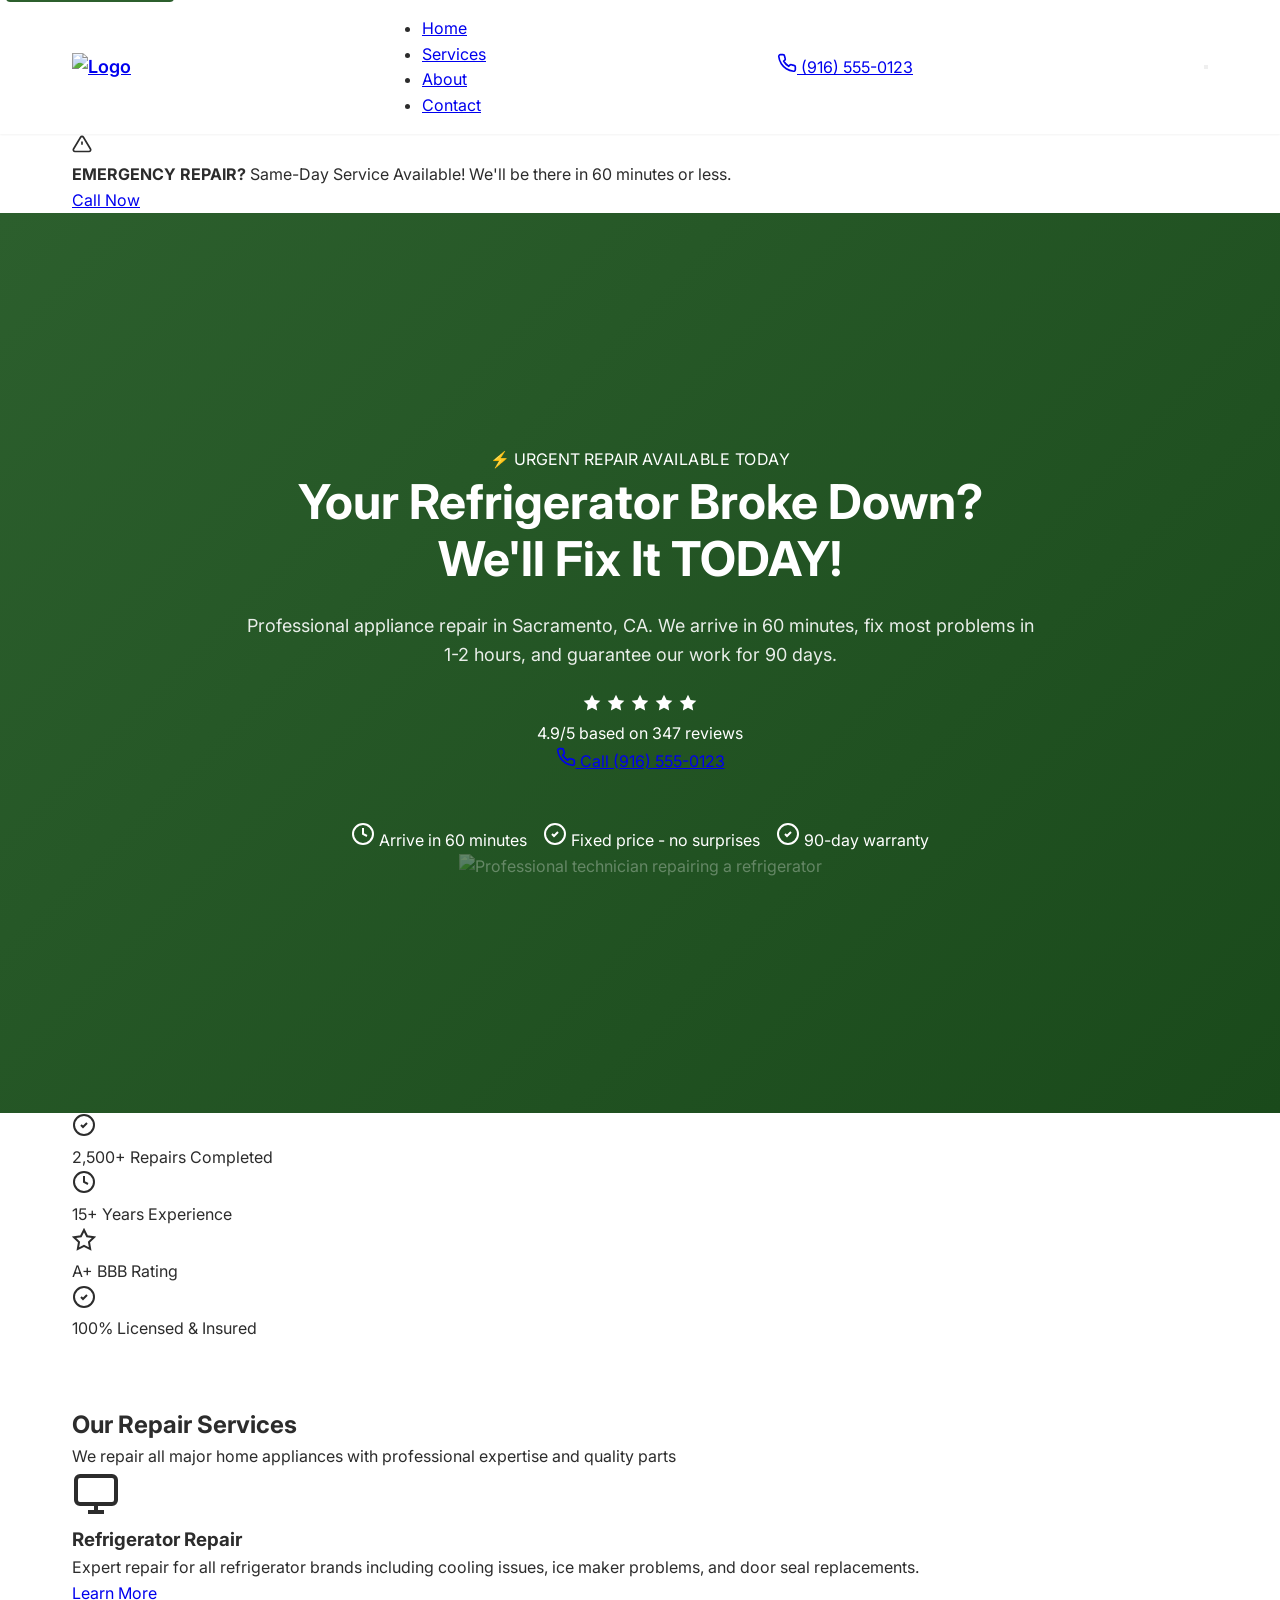
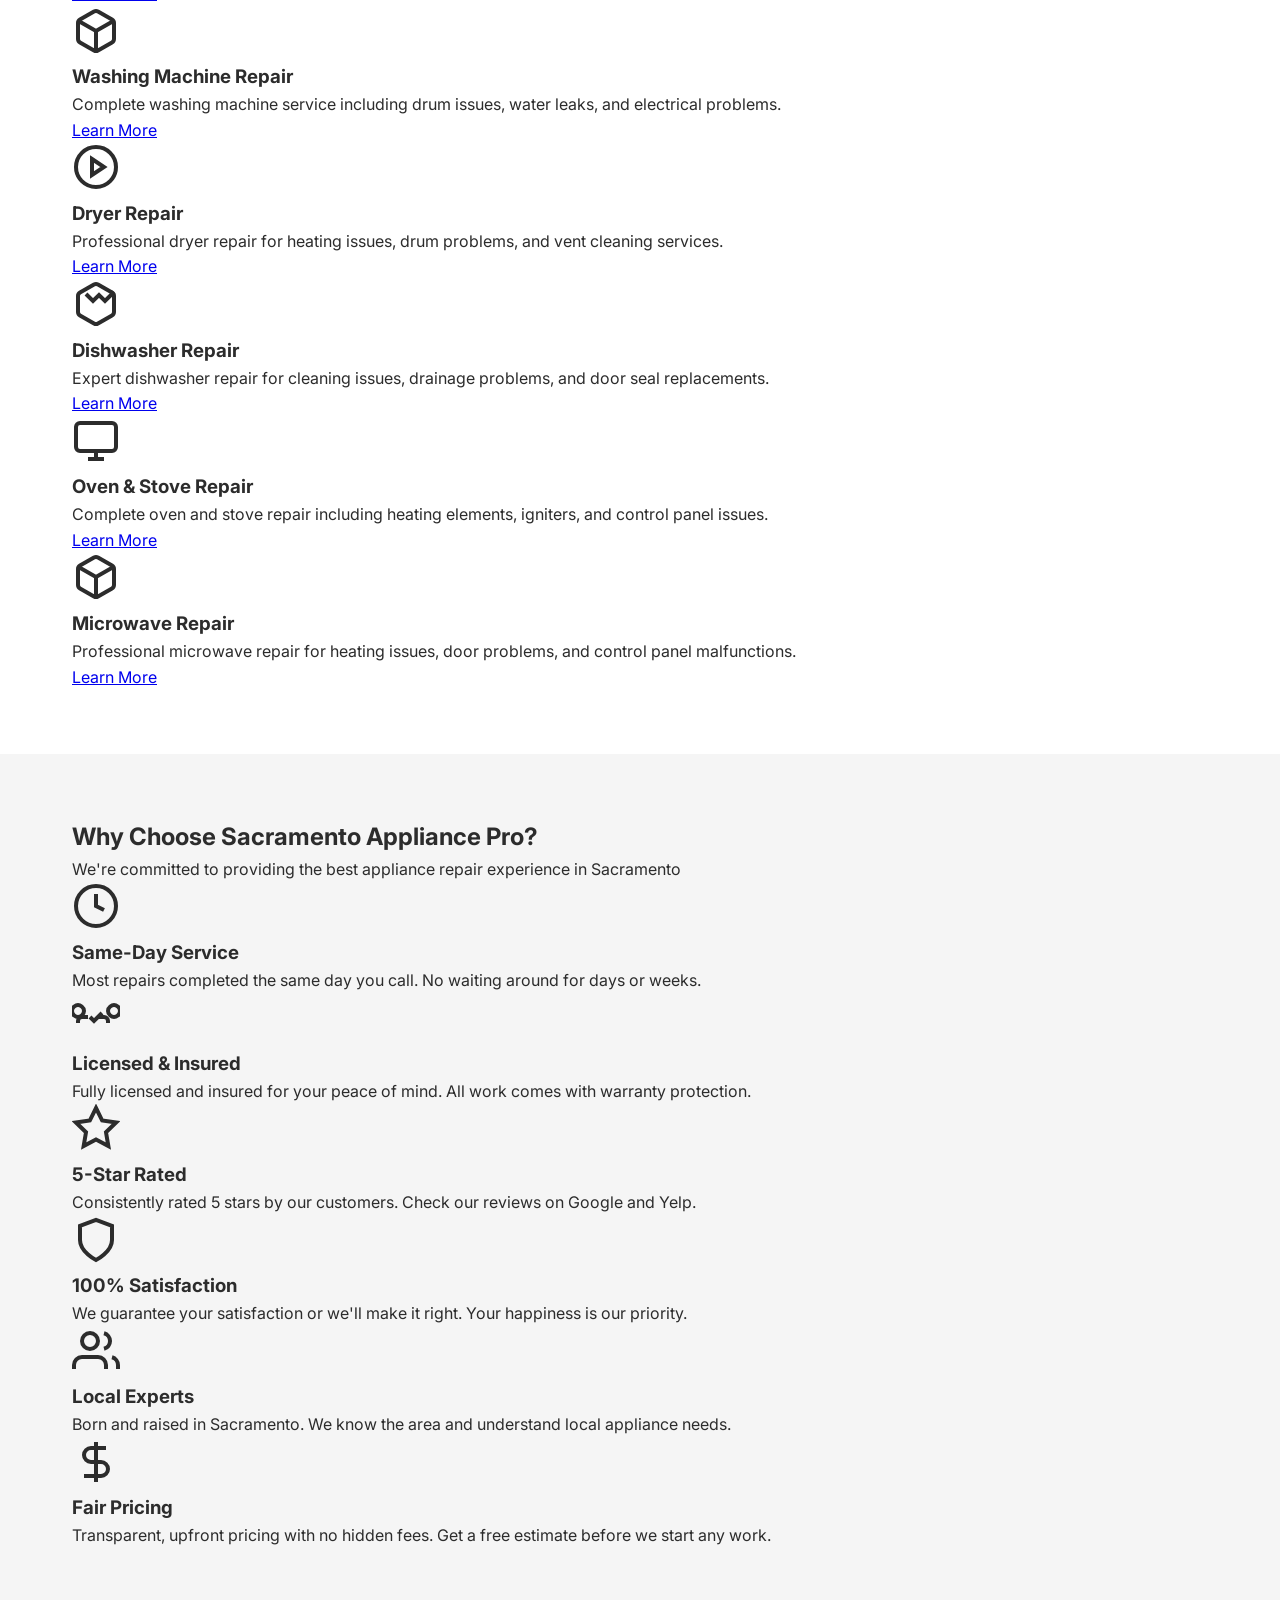
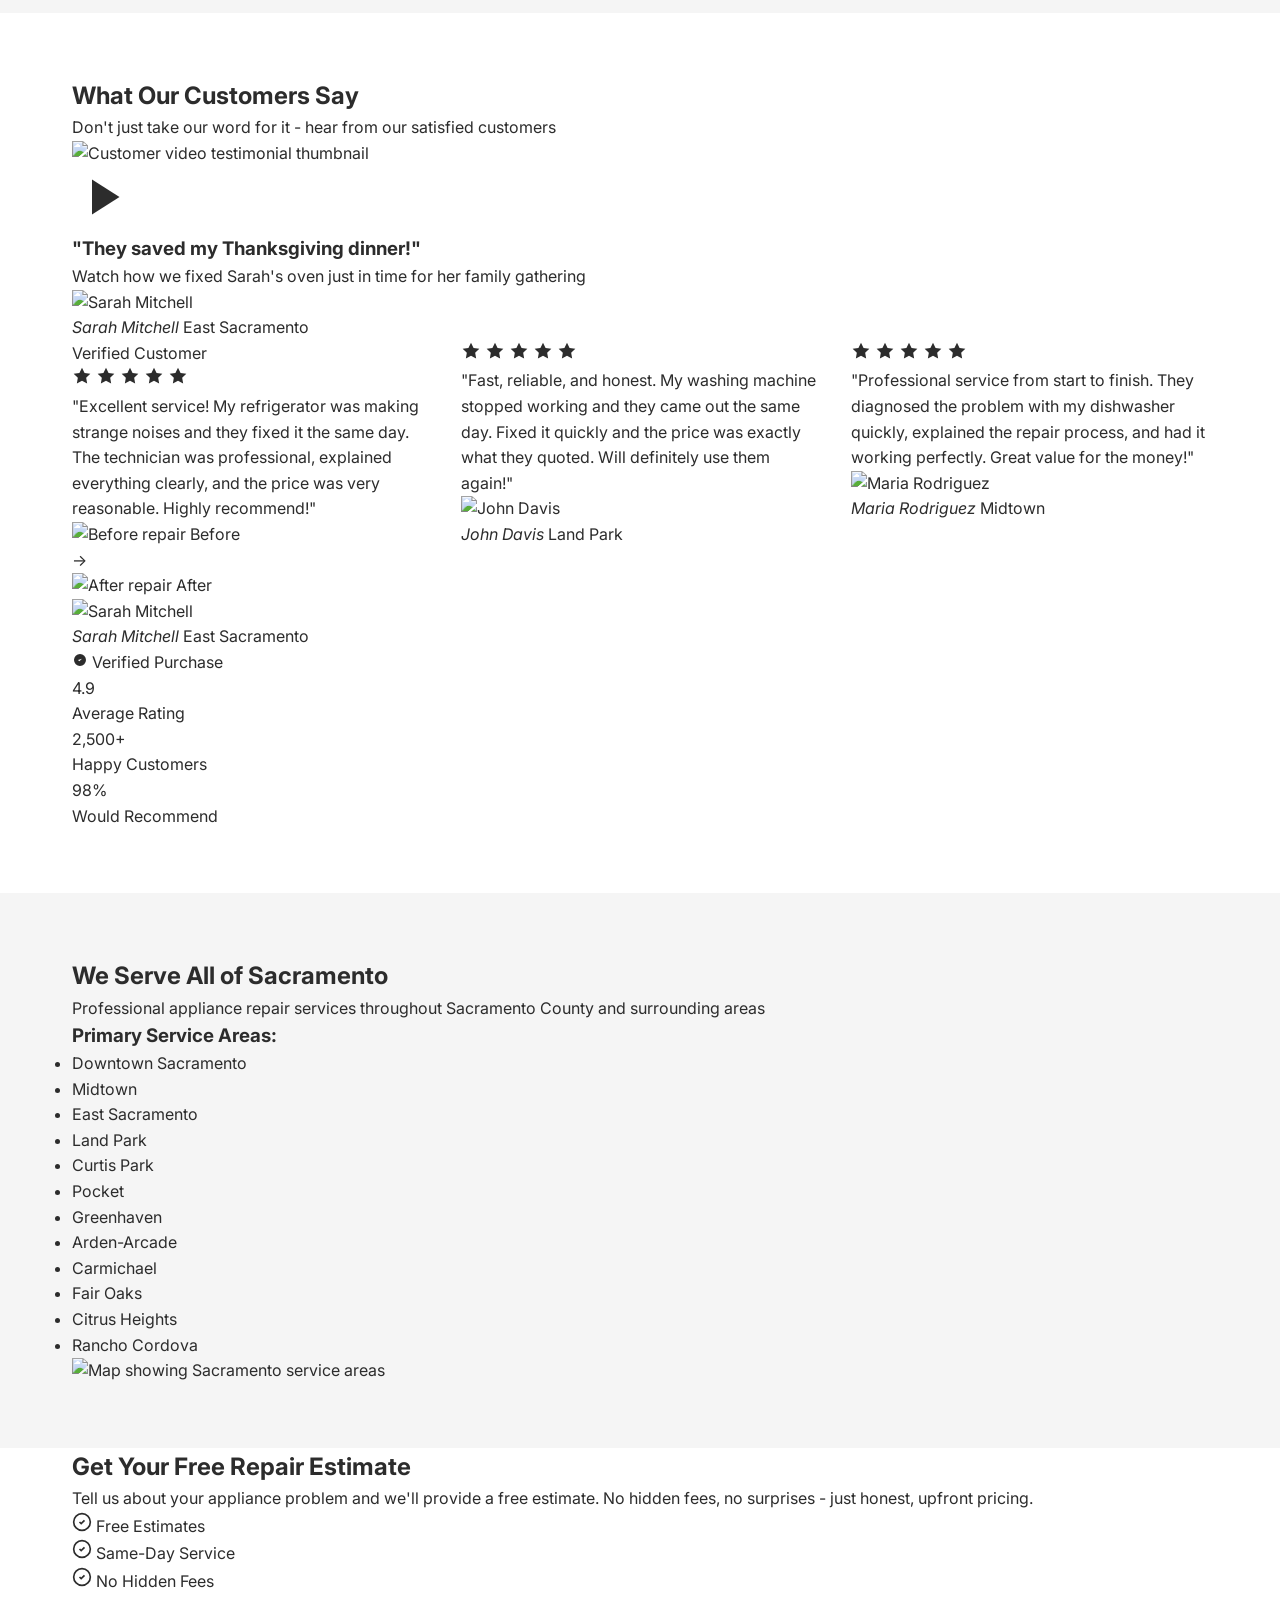
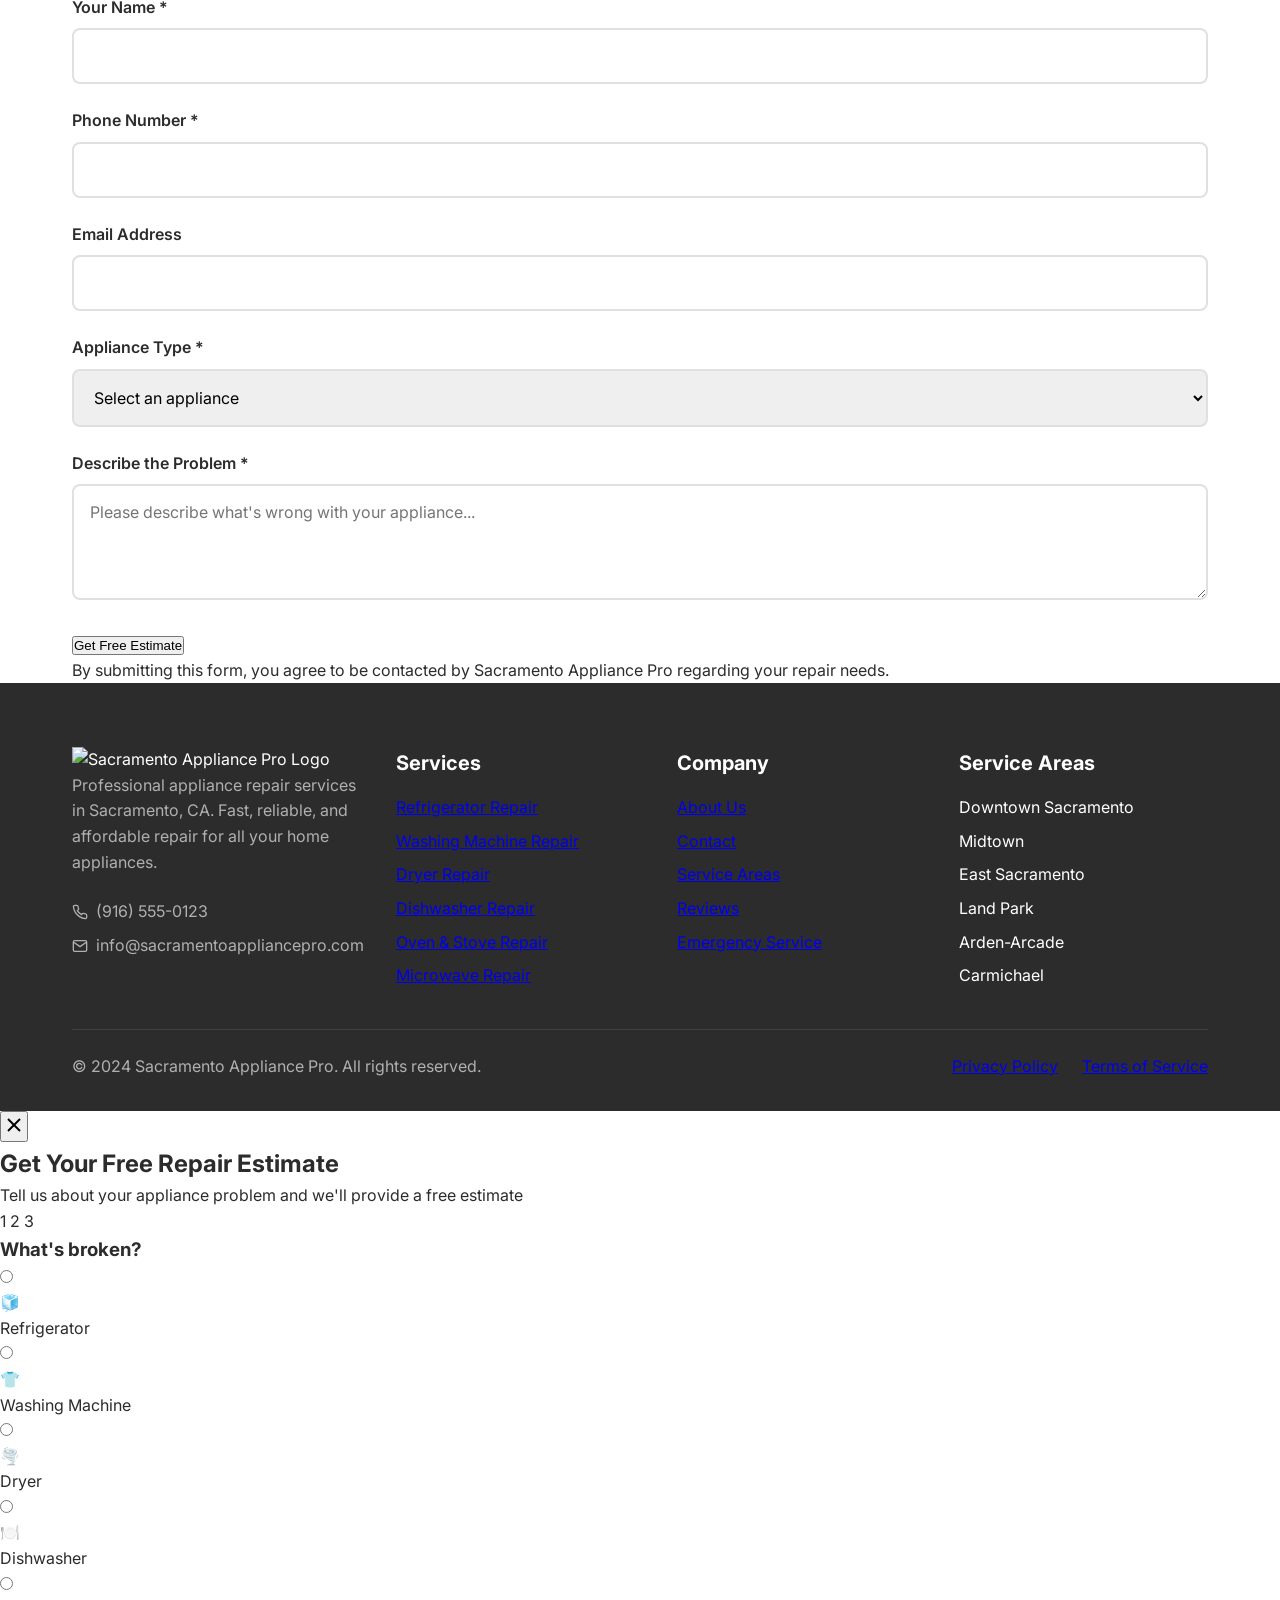
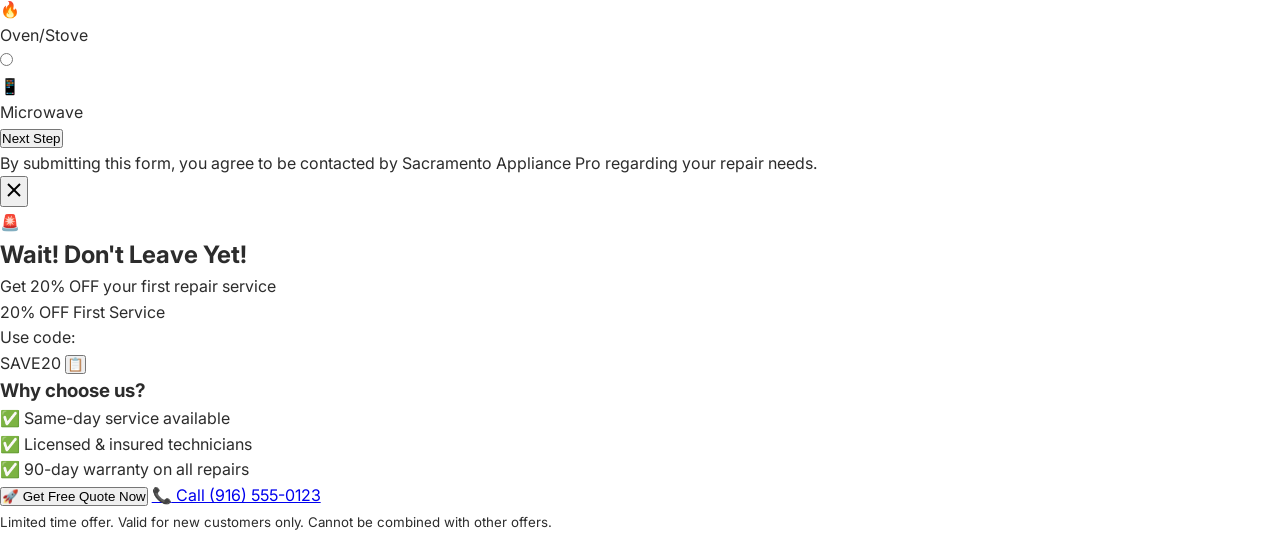
==== commit df106397: "corrected some code" ====
--- a/index.html
+++ b/index.html
@@ -3,51 +3,38 @@
 <head>
     <meta charset="UTF-8">
     <meta name="viewport" content="width=device-width, initial-scale=1.0">
-    <title>Professional Appliance Repair in Sacramento, CA | Fast & Reliable Service</title>
-    <meta name="description" content="Expert appliance repair services in Sacramento, CA. Same-day service, certified technicians, warranty on all repairs. Call now for free estimate!">
-    <meta name="keywords" content="appliance repair Sacramento, Sacramento appliance repair, refrigerator repair, washing machine repair, dishwasher repair">
-    <meta name="author" content="Sacramento Appliance Repair">
+    <title>Appliance Repair Sacramento | Fast & Reliable Service | Sacramento Appliance Pro</title>
+    <meta name="description" content="Professional appliance repair services in Sacramento, CA. Fast, reliable, and affordable repair for refrigerators, washers, dryers, dishwashers, and more. Same-day service available!">
+    <meta name="keywords" content="appliance repair Sacramento, electronics repair near me, Sacramento appliance service, refrigerator repair, washing machine repair">
+    <meta name="author" content="Sacramento Appliance Pro">
+    <meta name="robots" content="index, follow">
     
     <!-- Open Graph / Facebook -->
     <meta property="og:type" content="website">
-    <meta property="og:url" content="https://sacramentoappliancerepair.com/">
-    <meta property="og:title" content="Professional Appliance Repair in Sacramento, CA">
-    <meta property="og:description" content="Expert appliance repair services in Sacramento, CA. Same-day service, certified technicians, warranty on all repairs.">
-    <meta property="og:image" content="https://sacramentoappliancerepair.com/assets/images/hero-appliance-repair.jpg">
-
+    <meta property="og:url" content="https://sacramentoappliancepro.com/">
+    <meta property="og:title" content="Appliance Repair Sacramento | Fast & Reliable Service">
+    <meta property="og:description" content="Professional appliance repair services in Sacramento, CA. Fast, reliable, and affordable repair for all your home appliances.">
+    <meta property="og:image" content="https://sacramentoappliancepro.com/assets/images/og-image.jpg">
+    
     <!-- Twitter -->
     <meta property="twitter:card" content="summary_large_image">
-    <meta property="twitter:url" content="https://sacramentoappliancerepair.com/">
-    <meta property="twitter:title" content="Professional Appliance Repair in Sacramento, CA">
-    <meta property="twitter:description" content="Expert appliance repair services in Sacramento, CA. Same-day service, certified technicians, warranty on all repairs.">
-    <meta property="twitter:image" content="https://sacramentoappliancerepair.com/assets/images/hero-appliance-repair.jpg">
-
-    <!-- Favicon -->
-    <link rel="icon" type="image/x-icon" href="/favicon.ico">
-    
-    <!-- Fonts -->
-    <link rel="preconnect" href="https://fonts.googleapis.com">
-    <link rel="preconnect" href="https://fonts.gstatic.com" crossorigin>
-    <link href="https://fonts.googleapis.com/css2?family=Inter:wght@300;400;500;600;700&display=swap" rel="stylesheet">
-    
-    <!-- Material Icons -->
-    <link href="https://fonts.googleapis.com/icon?family=Material+Icons" rel="stylesheet">
-    
-    <!-- Styles -->
-    <link rel="stylesheet" href="assets/css/styles.css">
+    <meta property="twitter:url" content="https://sacramentoappliancepro.com/">
+    <meta property="twitter:title" content="Appliance Repair Sacramento | Fast & Reliable Service">
+    <meta property="twitter:description" content="Professional appliance repair services in Sacramento, CA. Fast, reliable, and affordable repair for all your home appliances.">
+    <meta property="twitter:image" content="https://sacramentoappliancepro.com/assets/images/og-image.jpg">
     
     <!-- Structured Data -->
     <script type="application/ld+json">
     {
         "@context": "https://schema.org",
         "@type": "LocalBusiness",
-        "name": "Sacramento Appliance Repair",
+        "name": "Sacramento Appliance Pro",
         "description": "Professional appliance repair services in Sacramento, CA",
-        "url": "https://sacramentoappliancerepair.com",
+        "url": "https://sacramentoappliancepro.com",
         "telephone": "+1-916-555-0123",
         "address": {
             "@type": "PostalAddress",
-            "streetAddress": "123 Main Street",
+            "streetAddress": "1234 Main Street",
             "addressLocality": "Sacramento",
             "addressRegion": "CA",
             "postalCode": "95814",
@@ -59,7 +46,6 @@
             "longitude": -121.4944
         },
         "openingHours": "Mo-Fr 08:00-18:00,Sa 09:00-16:00",
-        "priceRange": "$$",
         "serviceArea": {
             "@type": "GeoCircle",
             "geoMidpoint": {
@@ -68,593 +54,1005 @@
                 "longitude": -121.4944
             },
             "geoRadius": "50000"
-        }
+        },
+        "priceRange": "$$",
+        "image": "https://sacramentoappliancepro.com/assets/images/logo.jpg"
     }
     </script>
+    
+    <link rel="canonical" href="https://sacramentoappliancepro.com/">
+    <link rel="stylesheet" href="assets/css/styles.css">
+    <link rel="preconnect" href="https://fonts.googleapis.com">
+    <link rel="preconnect" href="https://fonts.gstatic.com" crossorigin>
+    <link href="https://fonts.googleapis.com/css2?family=Inter:wght@300;400;500;600;700&display=swap" rel="stylesheet">
+    <link rel="icon" type="image/x-icon" href="/favicon.ico">
 </head>
 <body>
-    <!-- Skip Link -->
+    <!-- Skip Link for Accessibility -->
     <a href="#main" class="skip-link">Skip to main content</a>
-
+    
     <!-- Header -->
     <header class="header" role="banner">
         <div class="container">
             <div class="header__content">
                 <div class="header__logo">
-                    <a href="/" aria-label="Sacramento Appliance Repair - Home">
-                        <span class="material-icons" aria-hidden="true">build</span>
-                        <span class="header__logo-text">Sacramento Appliance Repair</span>
+                    <a href="/" aria-label="Logo">
+                        <img src="https://placehold.co/100x60/1E3A8A/FFFFFF?text=Logo" alt="Logo" width="200" height="60">
                     </a>
                 </div>
                 
                 <nav class="header__nav" role="navigation" aria-label="Main navigation">
-                    <ul class="header__nav-list">
-                        <li class="header__nav-item">
-                            <a href="/" class="header__nav-link" aria-current="page">Home</a>
+                    <ul class="nav__list">
+                        <li class="nav__item">
+                            <a href="/" class="nav__link nav__link--active" aria-current="page">Home</a>
                         </li>
-                        <li class="header__nav-item">
-                            <a href="about.html" class="header__nav-link">About</a>
+                        <li class="nav__item">
+                            <a href="services.html" class="nav__link">Services</a>
                         </li>
-                        <li class="header__nav-item">
-                            <a href="services.html" class="header__nav-link">Services</a>
+                        <li class="nav__item">
+                            <a href="about.html" class="nav__link">About</a>
                         </li>
-                        <li class="header__nav-item">
-                            <a href="contact.html" class="header__nav-link">Contact</a>
+                        <li class="nav__item">
+                            <a href="contact.html" class="nav__link">Contact</a>
                         </li>
                     </ul>
                 </nav>
                 
                 <div class="header__contact">
-                    <a href="tel:+19165550123" class="header__phone" aria-label="Call us at 916-555-0123">
-                        <span class="material-icons" aria-hidden="true">phone</span>
-                        <span class="header__phone-text">(916) 555-0123</span>
+                    <a href="tel:+19165550123" class="contact__phone" aria-label="Call us at 916-555-0123">
+                        <svg class="icon" width="20" height="20" viewBox="0 0 24 24" fill="none" stroke="currentColor" stroke-width="2" aria-hidden="true">
+                            <path d="M22 16.92v3a2 2 0 0 1-2.18 2 19.79 19.79 0 0 1-8.63-3.07 19.5 19.5 0 0 1-6-6 19.79 19.79 0 0 1-3.07-8.67A2 2 0 0 1 4.11 2h3a2 2 0 0 1 2 1.72 12.84 12.84 0 0 0 .7 2.81 2 2 0 0 1-.45 2.11L8.09 9.91a16 16 0 0 0 6 6l1.27-1.27a2 2 0 0 1 2.11-.45 12.84 12.84 0 0 0 2.81.7A2 2 0 0 1 22 16.92z"></path>
+                        </svg>
+                        <span>(916) 555-0123</span>
                     </a>
-                    <button class="header__cta" aria-label="Get free estimate">
-                        Free Estimate
-                    </button>
-                </div>
-                
-                <button class="header__mobile-menu" aria-label="Open mobile menu" aria-expanded="false" aria-controls="mobile-menu">
-                    <span class="header__hamburger"></span>
+                </div>
+                
+                <button class="header__mobile-toggle" aria-label="Toggle mobile menu" aria-expanded="false">
+                    <span class="hamburger"></span>
+                    <span class="hamburger"></span>
+                    <span class="hamburger"></span>
                 </button>
             </div>
-        </div>
-        
-        <!-- Mobile Menu -->
-        <div class="mobile-menu" id="mobile-menu" aria-hidden="true">
-            <button class="mobile-menu__close" aria-label="Close mobile menu">
-                <span class="material-icons" aria-hidden="true">close</span>
-            </button>
-            <nav class="mobile-menu__nav" role="navigation" aria-label="Mobile navigation">
-                <ul class="mobile-menu__list">
-                    <li class="mobile-menu__item">
-                        <a href="/" class="mobile-menu__link" aria-current="page">Home</a>
-                    </li>
-                    <li class="mobile-menu__item">
-                        <a href="about.html" class="mobile-menu__link">About</a>
-                    </li>
-                    <li class="mobile-menu__item">
-                        <a href="services.html" class="mobile-menu__link">Services</a>
-                    </li>
-                    <li class="mobile-menu__item">
-                        <a href="contact.html" class="mobile-menu__link">Contact</a>
-                    </li>
-                </ul>
-                <div class="mobile-menu__contact">
-                    <a href="tel:+19165550123" class="mobile-menu__phone">
-                        <span class="material-icons" aria-hidden="true">phone</span>
-                        (916) 555-0123
-                    </a>
-                    <button class="mobile-menu__cta">Free Estimate</button>
-                </div>
-            </nav>
         </div>
     </header>
-
+    
     <!-- Main Content -->
     <main id="main" role="main">
+        <!-- Emergency Alert Bar -->
+        <div class="emergency-alert" role="alert" aria-live="polite">
+            <div class="container">
+                <div class="emergency-alert__content">
+                    <div class="emergency-alert__icon">
+                        <svg class="icon" width="20" height="20" viewBox="0 0 24 24" fill="none" stroke="currentColor" stroke-width="2" aria-hidden="true">
+                            <path d="M10.29 3.86L1.82 18a2 2 0 0 0 1.71 3h16.94a2 2 0 0 0 1.71-3L13.71 3.86a2 2 0 0 0-3.42 0z"></path>
+                            <line x1="12" y1="9" x2="12" y2="13"></line>
+                            <line x1="12" y1="17" x2="12.01" y2="17"></line>
+                        </svg>
+                    </div>
+                    <div class="emergency-alert__text">
+                        <strong>EMERGENCY REPAIR?</strong> Same-Day Service Available! We'll be there in 60 minutes or less.
+                    </div>
+                    <div class="emergency-alert__cta">
+                        <a href="tel:+19165550123" class="btn btn--emergency">Call Now</a>
+                    </div>
+                </div>
+            </div>
+        </div>
+
         <!-- Hero Section -->
         <section class="hero" aria-labelledby="hero-title">
-            <div class="hero__background">
-                <img src="https://placehold.co/1920x1080/2C5F2D/FFFFFF?text=Professional+Appliance+Repair" 
-                     alt="Professional technician repairing household appliances" 
-                     class="hero__image">
-            </div>
             <div class="container">
                 <div class="hero__content">
-                    <!-- Urgency Banner -->
-                    <div class="hero__urgency-banner">
-                        <span class="hero__urgency-icon">⚡</span>
-                        <span class="hero__urgency-text">ONLY 3 SAME-DAY SLOTS LEFT TODAY</span>
-                    </div>
-                    
-                    <h1 id="hero-title" class="hero__title">
-                        Your Appliance Broke? 
-                        <span class="hero__title-accent">We'll Fix It TODAY</span>
-                    </h1>
-                    <p class="hero__subtitle">
-                        Sacramento's #1 Same-Day Appliance Repair Service
-                        <strong>Most repairs completed in under 2 hours</strong>
-                    </p>
-                    
-                    <!-- Trust Bar -->
-                    <div class="hero__trust-bar">
-                        <span class="hero__trust-stars">⭐⭐⭐⭐⭐</span>
-                        <span class="hero__trust-text">4.9/5 from 500+ happy customers</span>
-                    </div>
-                    
-                    <div class="hero__actions">
-                        <a href="tel:+19165550123" class="hero__cta hero__cta--primary pulse-button" aria-label="Call now for same-day service">
-                            <span class="material-icons" aria-hidden="true">phone</span>
-                            <span class="hero__cta-text">CALL NOW: (916) 555-0123</span>
-                            <span class="hero__cta-sub">Average wait time: 30 seconds</span>
-                        </a>
-                        <button class="hero__cta hero__cta--secondary" aria-label="Schedule service online">
-                            <span class="material-icons" aria-hidden="true">schedule</span>
-                            <span class="hero__cta-text">📅 Book Online (Response in 5 min)</span>
-                        </button>
-                    </div>
-                    
-                    <div class="hero__features">
-                        <div class="hero__feature">
-                            <span class="material-icons" aria-hidden="true">verified</span>
-                            <span>Licensed & Insured</span>
-                        </div>
-                        <div class="hero__feature">
-                            <span class="material-icons" aria-hidden="true">security</span>
-                            <span>90-Day Warranty</span>
-                        </div>
-                        <div class="hero__feature">
-                            <span class="material-icons" aria-hidden="true">attach_money</span>
-                            <span>Upfront Pricing - No Hidden Fees</span>
-                        </div>
+                    <div class="hero__text">
+                        <div class="hero__urgency">
+                            <span class="hero__urgency-badge">⚡ URGENT REPAIR</span>
+                            <span class="hero__urgency-text">Available Today</span>
+                        </div>
+                        <h1 id="hero-title" class="hero__title">
+                            Your <span class="text--highlight">Refrigerator</span> Broke Down?<br>
+                            We'll Fix It <span class="text--highlight">TODAY!</span>
+                        </h1>
+                        <p class="hero__subtitle">
+                            Professional appliance repair in Sacramento, CA. We arrive in 60 minutes, 
+                            fix most problems in 1-2 hours, and guarantee our work for 90 days.
+                        </p>
+                        <div class="hero__social-proof">
+                            <div class="hero__rating">
+                                <div class="hero__stars">
+                                    <svg class="star" width="20" height="20" viewBox="0 0 24 24" fill="currentColor" aria-hidden="true">
+                                        <path d="M12 2l3.09 6.26L22 9.27l-5 4.87 1.18 6.88L12 17.77l-6.18 3.25L7 14.14 2 9.27l6.91-1.01L12 2z"></path>
+                                    </svg>
+                                    <svg class="star" width="20" height="20" viewBox="0 0 24 24" fill="currentColor" aria-hidden="true">
+                                        <path d="M12 2l3.09 6.26L22 9.27l-5 4.87 1.18 6.88L12 17.77l-6.18 3.25L7 14.14 2 9.27l6.91-1.01L12 2z"></path>
+                                    </svg>
+                                    <svg class="star" width="20" height="20" viewBox="0 0 24 24" fill="currentColor" aria-hidden="true">
+                                        <path d="M12 2l3.09 6.26L22 9.27l-5 4.87 1.18 6.88L12 17.77l-6.18 3.25L7 14.14 2 9.27l6.91-1.01L12 2z"></path>
+                                    </svg>
+                                    <svg class="star" width="20" height="20" viewBox="0 0 24 24" fill="currentColor" aria-hidden="true">
+                                        <path d="M12 2l3.09 6.26L22 9.27l-5 4.87 1.18 6.88L12 17.77l-6.18 3.25L7 14.14 2 9.27l6.91-1.01L12 2z"></path>
+                                    </svg>
+                                    <svg class="star" width="20" height="20" viewBox="0 0 24 24" fill="currentColor" aria-hidden="true">
+                                        <path d="M12 2l3.09 6.26L22 9.27l-5 4.87 1.18 6.88L12 17.77l-6.18 3.25L7 14.14 2 9.27l6.91-1.01L12 2z"></path>
+                                    </svg>
+                                </div>
+                                <span class="hero__rating-text">4.9/5 based on 347 reviews</span>
+                            </div>
+                        </div>
+                        <div class="hero__actions">
+                            <a href="tel:+19165550123" class="btn btn--primary btn--large btn--pulse">
+                                <svg class="icon" width="20" height="20" viewBox="0 0 24 24" fill="none" stroke="currentColor" stroke-width="2" aria-hidden="true">
+                                    <path d="M22 16.92v3a2 2 0 0 1-2.18 2 19.79 19.79 0 0 1-8.63-3.07 19.5 19.5 0 0 1-6-6 19.79 19.79 0 0 1-3.07-8.67A2 2 0 0 1 4.11 2h3a2 2 0 0 1 2 1.72 12.84 12.84 0 0 0 .7 2.81 2 2 0 0 1-.45 2.11L8.09 9.91a16 16 0 0 0 6 6l1.27-1.27a2 2 0 0 1 2.11-.45 12.84 12.84 0 0 0 2.81.7A2 2 0 0 1 22 16.92z"></path>
+                                </svg>
+                                Call (916) 555-0123
+                            </a>
+                        </div>
+                        <div class="hero__features">
+                            <div class="feature">
+                                <svg class="icon" width="24" height="24" viewBox="0 0 24 24" fill="none" stroke="currentColor" stroke-width="2" aria-hidden="true">
+                                    <circle cx="12" cy="12" r="10"></circle>
+                                    <polyline points="12,6 12,12 16,14"></polyline>
+                                </svg>
+                                <span>Arrive in 60 minutes</span>
+                            </div>
+                            <div class="feature">
+                                <svg class="icon" width="24" height="24" viewBox="0 0 24 24" fill="none" stroke="currentColor" stroke-width="2" aria-hidden="true">
+                                    <path d="M9 12l2 2 4-4"></path>
+                                    <circle cx="12" cy="12" r="10"></circle>
+                                </svg>
+                                <span>Fixed price - no surprises</span>
+                            </div>
+                            <div class="feature">
+                                <svg class="icon" width="24" height="24" viewBox="0 0 24 24" fill="none" stroke="currentColor" stroke-width="2" aria-hidden="true">
+                                    <path d="M9 12l2 2 4-4"></path>
+                                    <circle cx="12" cy="12" r="10"></circle>
+                                </svg>
+                                <span>90-day warranty</span>
+                            </div>
+                        </div>
+                    </div>
+                    <div class="hero__image">
+                        <img src="https://placehold.co/600x400/1E3A8A/FFFFFF?text=Professional+Appliance+Repair" alt="Professional technician repairing a refrigerator" width="600" height="400" loading="eager">
                     </div>
                 </div>
             </div>
         </section>
-
+        
+        <!-- Trust Bar -->
+        <section class="trust-bar" aria-label="Trust indicators">
+            <div class="container">
+                <div class="trust-bar__content">
+                    <div class="trust-bar__item">
+                        <div class="trust-bar__icon">
+                            <svg class="icon" width="24" height="24" viewBox="0 0 24 24" fill="none" stroke="currentColor" stroke-width="2" aria-hidden="true">
+                                <path d="M9 12l2 2 4-4"></path>
+                                <circle cx="12" cy="12" r="10"></circle>
+                            </svg>
+                        </div>
+                        <div class="trust-bar__text">
+                            <span class="trust-bar__number">2,500+</span>
+                            <span class="trust-bar__label">Repairs Completed</span>
+                        </div>
+                    </div>
+                    <div class="trust-bar__item">
+                        <div class="trust-bar__icon">
+                            <svg class="icon" width="24" height="24" viewBox="0 0 24 24" fill="none" stroke="currentColor" stroke-width="2" aria-hidden="true">
+                                <circle cx="12" cy="12" r="10"></circle>
+                                <polyline points="12,6 12,12 16,14"></polyline>
+                            </svg>
+                        </div>
+                        <div class="trust-bar__text">
+                            <span class="trust-bar__number">15+</span>
+                            <span class="trust-bar__label">Years Experience</span>
+                        </div>
+                    </div>
+                    <div class="trust-bar__item">
+                        <div class="trust-bar__icon">
+                            <svg class="icon" width="24" height="24" viewBox="0 0 24 24" fill="none" stroke="currentColor" stroke-width="2" aria-hidden="true">
+                                <path d="M12 2l3.09 6.26L22 9.27l-5 4.87 1.18 6.88L12 17.77l-6.18 3.25L7 14.14 2 9.27l6.91-1.01L12 2z"></path>
+                            </svg>
+                        </div>
+                        <div class="trust-bar__text">
+                            <span class="trust-bar__number">A+</span>
+                            <span class="trust-bar__label">BBB Rating</span>
+                        </div>
+                    </div>
+                    <div class="trust-bar__item">
+                        <div class="trust-bar__icon">
+                            <svg class="icon" width="24" height="24" viewBox="0 0 24 24" fill="none" stroke="currentColor" stroke-width="2" aria-hidden="true">
+                                <path d="M9 12l2 2 4-4"></path>
+                                <circle cx="12" cy="12" r="10"></circle>
+                            </svg>
+                        </div>
+                        <div class="trust-bar__text">
+                            <span class="trust-bar__number">100%</span>
+                            <span class="trust-bar__label">Licensed & Insured</span>
+                        </div>
+                    </div>
+                </div>
+            </div>
+        </section>
+        
         <!-- Services Overview -->
         <section class="services-overview" aria-labelledby="services-title">
             <div class="container">
-                <h2 id="services-title" class="services-overview__title">Our Repair Services</h2>
-                <p class="services-overview__subtitle">
-                    We repair all major household appliances with professional expertise and quality parts
-                </p>
-                <div class="services-overview__grid">
-                    <div class="service-card">
-                        <div class="service-card__icon">
-                            <span class="material-icons" aria-hidden="true">kitchen</span>
-                        </div>
-                        <h3 class="service-card__title">Refrigerator Repair</h3>
-                        <p class="service-card__description">
-                            Cooling issues, ice maker problems, temperature control, and more
-                        </p>
-                        <a href="services.html#refrigerator" class="service-card__link" aria-label="Learn more about refrigerator repair">
-                            Learn More
-                            <span class="material-icons" aria-hidden="true">arrow_forward</span>
-                        </a>
-                    </div>
-                    
-                    <div class="service-card">
-                        <div class="service-card__icon">
-                            <span class="material-icons" aria-hidden="true">local_laundry_service</span>
-                        </div>
-                        <h3 class="service-card__title">Washer & Dryer Repair</h3>
-                        <p class="service-card__description">
-                            Spin cycle issues, drainage problems, heating elements, and more
-                        </p>
-                        <a href="services.html#washer-dryer" class="service-card__link" aria-label="Learn more about washer and dryer repair">
-                            Learn More
-                            <span class="material-icons" aria-hidden="true">arrow_forward</span>
-                        </a>
-                    </div>
-                    
-                    <div class="service-card">
-                        <div class="service-card__icon">
-                            <span class="material-icons" aria-hidden="true">restaurant</span>
-                        </div>
-                        <h3 class="service-card__title">Dishwasher Repair</h3>
-                        <p class="service-card__description">
-                            Cleaning issues, drainage problems, door seals, and more
-                        </p>
-                        <a href="services.html#dishwasher" class="service-card__link" aria-label="Learn more about dishwasher repair">
-                            Learn More
-                            <span class="material-icons" aria-hidden="true">arrow_forward</span>
-                        </a>
-                    </div>
-                    
-                    <div class="service-card">
-                        <div class="service-card__icon">
-                            <span class="material-icons" aria-hidden="true">microwave</span>
-                        </div>
-                        <h3 class="service-card__title">Microwave Repair</h3>
-                        <p class="service-card__description">
-                            Heating issues, door problems, control panel, and more
-                        </p>
-                        <a href="services.html#microwave" class="service-card__link" aria-label="Learn more about microwave repair">
-                            Learn More
-                            <span class="material-icons" aria-hidden="true">arrow_forward</span>
-                        </a>
-                    </div>
-                    
-                    <div class="service-card">
-                        <div class="service-card__icon">
-                            <span class="material-icons" aria-hidden="true">oven</span>
-                        </div>
-                        <h3 class="service-card__title">Oven & Stove Repair</h3>
-                        <p class="service-card__description">
-                            Heating elements, temperature control, igniters, and more
-                        </p>
-                        <a href="services.html#oven-stove" class="service-card__link" aria-label="Learn more about oven and stove repair">
-                            Learn More
-                            <span class="material-icons" aria-hidden="true">arrow_forward</span>
-                        </a>
-                    </div>
-                    
-                    <div class="service-card">
-                        <div class="service-card__icon">
-                            <span class="material-icons" aria-hidden="true">ac_unit</span>
-                        </div>
-                        <h3 class="service-card__title">Garbage Disposal</h3>
-                        <p class="service-card__description">
-                            Motor issues, jammed blades, electrical problems, and more
-                        </p>
-                        <a href="services.html#garbage-disposal" class="service-card__link" aria-label="Learn more about garbage disposal repair">
-                            Learn More
-                            <span class="material-icons" aria-hidden="true">arrow_forward</span>
-                        </a>
-                    </div>
+                <div class="section__header">
+                    <h2 id="services-title" class="section__title">Our Repair Services</h2>
+                    <p class="section__subtitle">We repair all major home appliances with professional expertise and quality parts</p>
+                </div>
+                
+                <div class="services__grid">
+                    <article class="service__card">
+                        <div class="service__icon">
+                            <svg class="icon" width="48" height="48" viewBox="0 0 24 24" fill="none" stroke="currentColor" stroke-width="2" aria-hidden="true">
+                                <rect x="2" y="3" width="20" height="14" rx="2" ry="2"></rect>
+                                <line x1="8" y1="21" x2="16" y2="21"></line>
+                                <line x1="12" y1="17" x2="12" y2="21"></line>
+                            </svg>
+                        </div>
+                        <h3 class="service__title">Refrigerator Repair</h3>
+                        <p class="service__description">Expert repair for all refrigerator brands including cooling issues, ice maker problems, and door seal replacements.</p>
+                        <a href="services.html#refrigerator" class="service__link">Learn More</a>
+                    </article>
+                    
+                    <article class="service__card">
+                        <div class="service__icon">
+                            <svg class="icon" width="48" height="48" viewBox="0 0 24 24" fill="none" stroke="currentColor" stroke-width="2" aria-hidden="true">
+                                <path d="M21 16V8a2 2 0 0 0-1-1.73l-7-4a2 2 0 0 0-2 0l-7 4A2 2 0 0 0 3 8v8a2 2 0 0 0 1 1.73l7 4a2 2 0 0 0 2 0l7-4A2 2 0 0 0 21 16z"></path>
+                                <polyline points="3.27,6.96 12,12.01 20.73,6.96"></polyline>
+                                <line x1="12" y1="22.08" x2="12" y2="12"></line>
+                            </svg>
+                        </div>
+                        <h3 class="service__title">Washing Machine Repair</h3>
+                        <p class="service__description">Complete washing machine service including drum issues, water leaks, and electrical problems.</p>
+                        <a href="services.html#washing-machine" class="service__link">Learn More</a>
+                    </article>
+                    
+                    <article class="service__card">
+                        <div class="service__icon">
+                            <svg class="icon" width="48" height="48" viewBox="0 0 24 24" fill="none" stroke="currentColor" stroke-width="2" aria-hidden="true">
+                                <circle cx="12" cy="12" r="10"></circle>
+                                <polygon points="10,8 16,12 10,16 10,8"></polygon>
+                            </svg>
+                        </div>
+                        <h3 class="service__title">Dryer Repair</h3>
+                        <p class="service__description">Professional dryer repair for heating issues, drum problems, and vent cleaning services.</p>
+                        <a href="services.html#dryer" class="service__link">Learn More</a>
+                    </article>
+                    
+                    <article class="service__card">
+                        <div class="service__icon">
+                            <svg class="icon" width="48" height="48" viewBox="0 0 24 24" fill="none" stroke="currentColor" stroke-width="2" aria-hidden="true">
+                                <path d="M21 16V8a2 2 0 0 0-1-1.73l-7-4a2 2 0 0 0-2 0l-7 4A2 2 0 0 0 3 8v8a2 2 0 0 0 1 1.73l7 4a2 2 0 0 0 2 0l7-4A2 2 0 0 0 21 16z"></path>
+                                <polyline points="7,7 10.5,10.5 13.5,7.5 16.5,10.5 21,6"></polyline>
+                            </svg>
+                        </div>
+                        <h3 class="service__title">Dishwasher Repair</h3>
+                        <p class="service__description">Expert dishwasher repair for cleaning issues, drainage problems, and door seal replacements.</p>
+                        <a href="services.html#dishwasher" class="service__link">Learn More</a>
+                    </article>
+                    
+                    <article class="service__card">
+                        <div class="service__icon">
+                            <svg class="icon" width="48" height="48" viewBox="0 0 24 24" fill="none" stroke="currentColor" stroke-width="2" aria-hidden="true">
+                                <rect x="2" y="3" width="20" height="14" rx="2" ry="2"></rect>
+                                <line x1="8" y1="21" x2="16" y2="21"></line>
+                                <line x1="12" y1="17" x2="12" y2="21"></line>
+                            </svg>
+                        </div>
+                        <h3 class="service__title">Oven & Stove Repair</h3>
+                        <p class="service__description">Complete oven and stove repair including heating elements, igniters, and control panel issues.</p>
+                        <a href="services.html#oven-stove" class="service__link">Learn More</a>
+                    </article>
+                    
+                    <article class="service__card">
+                        <div class="service__icon">
+                            <svg class="icon" width="48" height="48" viewBox="0 0 24 24" fill="none" stroke="currentColor" stroke-width="2" aria-hidden="true">
+                                <path d="M21 16V8a2 2 0 0 0-1-1.73l-7-4a2 2 0 0 0-2 0l-7 4A2 2 0 0 0 3 8v8a2 2 0 0 0 1 1.73l7 4a2 2 0 0 0 2 0l7-4A2 2 0 0 0 21 16z"></path>
+                                <polyline points="3.27,6.96 12,12.01 20.73,6.96"></polyline>
+                                <line x1="12" y1="22.08" x2="12" y2="12"></line>
+                            </svg>
+                        </div>
+                        <h3 class="service__title">Microwave Repair</h3>
+                        <p class="service__description">Professional microwave repair for heating issues, door problems, and control panel malfunctions.</p>
+                        <a href="services.html#microwave" class="service__link">Learn More</a>
+                    </article>
                 </div>
             </div>
         </section>
-
+        
         <!-- Why Choose Us -->
-        <section class="why-choose-us" aria-labelledby="why-choose-title">
+        <section class="why-choose-us" aria-labelledby="why-title">
             <div class="container">
-                <h2 id="why-choose-title" class="why-choose-us__title">Why Choose Our Appliance Repair Service?</h2>
-                <div class="why-choose-us__grid">
-                    <div class="feature-card">
-                        <div class="feature-card__icon">
-                            <span class="material-icons" aria-hidden="true">schedule</span>
-                        </div>
-                        <h3 class="feature-card__title">Same-Day Service</h3>
-                        <p class="feature-card__description">
-                            Most repairs completed the same day you call. Emergency service available 24/7.
-                        </p>
-                    </div>
-                    
-                    <div class="feature-card">
-                        <div class="feature-card__icon">
-                            <span class="material-icons" aria-hidden="true">verified</span>
-                        </div>
-                        <h3 class="feature-card__title">Certified Technicians</h3>
-                        <p class="feature-card__description">
-                            Our technicians are factory-trained and certified to work on all major appliance brands.
-                        </p>
-                    </div>
-                    
-                    <div class="feature-card">
-                        <div class="feature-card__icon">
-                            <span class="material-icons" aria-hidden="true">security</span>
-                        </div>
-                        <h3 class="feature-card__title">Warranty Guarantee</h3>
-                        <p class="feature-card__description">
-                            All repairs come with a comprehensive warranty. We stand behind our work.
-                        </p>
-                    </div>
-                    
-                    <div class="feature-card">
-                        <div class="feature-card__icon">
-                            <span class="material-icons" aria-hidden="true">attach_money</span>
-                        </div>
-                        <h3 class="feature-card__title">Fair Pricing</h3>
-                        <p class="feature-card__description">
-                            Transparent, upfront pricing with no hidden fees. Free estimates on all repairs.
-                        </p>
-                    </div>
-                    
-                    <div class="feature-card">
-                        <div class="feature-card__icon">
-                            <span class="material-icons" aria-hidden="true">inventory</span>
-                        </div>
-                        <h3 class="feature-card__title">Quality Parts</h3>
-                        <p class="feature-card__description">
-                            We use only genuine manufacturer parts and high-quality aftermarket alternatives.
-                        </p>
-                    </div>
-                    
-                    <div class="feature-card">
-                        <div class="feature-card__icon">
-                            <span class="material-icons" aria-hidden="true">location_on</span>
-                        </div>
-                        <h3 class="feature-card__title">Local Service</h3>
-                        <p class="feature-card__description">
-                            Proudly serving Sacramento and surrounding areas for over 10 years.
-                        </p>
+                <div class="section__header">
+                    <h2 id="why-title" class="section__title">Why Choose Sacramento Appliance Pro?</h2>
+                    <p class="section__subtitle">We're committed to providing the best appliance repair experience in Sacramento</p>
+                </div>
+                
+                <div class="features__grid">
+                    <div class="feature__item">
+                        <div class="feature__icon">
+                            <svg class="icon" width="48" height="48" viewBox="0 0 24 24" fill="none" stroke="currentColor" stroke-width="2" aria-hidden="true">
+                                <circle cx="12" cy="12" r="10"></circle>
+                                <polyline points="12,6 12,12 16,14"></polyline>
+                            </svg>
+                        </div>
+                        <h3 class="feature__title">Same-Day Service</h3>
+                        <p class="feature__description">Most repairs completed the same day you call. No waiting around for days or weeks.</p>
+                    </div>
+                    
+                    <div class="feature__item">
+                        <div class="feature__icon">
+                            <svg class="icon" width="48" height="48" viewBox="0 0 24 24" fill="none" stroke="currentColor" stroke-width="2" aria-hidden="true">
+                                <path d="M9 12l2 2 4-4"></path>
+                                <path d="M21 12c-1 0-3-1-3-3s2-3 3-3 3 1 3 3-2 3-3 3"></path>
+                                <path d="M3 12c1 0 3-1 3-3s-2-3-3-3-3 1-3 3 2 3 3 3"></path>
+                                <path d="M13 12h3a2 2 0 0 1 2 2v1"></path>
+                                <path d="M8 12H5a2 2 0 0 0-2 2v1"></path>
+                            </svg>
+                        </div>
+                        <h3 class="feature__title">Licensed & Insured</h3>
+                        <p class="feature__description">Fully licensed and insured for your peace of mind. All work comes with warranty protection.</p>
+                    </div>
+                    
+                    <div class="feature__item">
+                        <div class="feature__icon">
+                            <svg class="icon" width="48" height="48" viewBox="0 0 24 24" fill="none" stroke="currentColor" stroke-width="2" aria-hidden="true">
+                                <path d="M12 2l3.09 6.26L22 9.27l-5 4.87 1.18 6.88L12 17.77l-6.18 3.25L7 14.14 2 9.27l6.91-1.01L12 2z"></path>
+                            </svg>
+                        </div>
+                        <h3 class="feature__title">5-Star Rated</h3>
+                        <p class="feature__description">Consistently rated 5 stars by our customers. Check our reviews on Google and Yelp.</p>
+                    </div>
+                    
+                    <div class="feature__item">
+                        <div class="feature__icon">
+                            <svg class="icon" width="48" height="48" viewBox="0 0 24 24" fill="none" stroke="currentColor" stroke-width="2" aria-hidden="true">
+                                <path d="M12 22s8-4 8-10V5l-8-3-8 3v7c0 6 8 10 8 10z"></path>
+                            </svg>
+                        </div>
+                        <h3 class="feature__title">100% Satisfaction</h3>
+                        <p class="feature__description">We guarantee your satisfaction or we'll make it right. Your happiness is our priority.</p>
+                    </div>
+                    
+                    <div class="feature__item">
+                        <div class="feature__icon">
+                            <svg class="icon" width="48" height="48" viewBox="0 0 24 24" fill="none" stroke="currentColor" stroke-width="2" aria-hidden="true">
+                                <path d="M17 21v-2a4 4 0 0 0-4-4H5a4 4 0 0 0-4 4v2"></path>
+                                <circle cx="9" cy="7" r="4"></circle>
+                                <path d="M23 21v-2a4 4 0 0 0-3-3.87"></path>
+                                <path d="M16 3.13a4 4 0 0 1 0 7.75"></path>
+                            </svg>
+                        </div>
+                        <h3 class="feature__title">Local Experts</h3>
+                        <p class="feature__description">Born and raised in Sacramento. We know the area and understand local appliance needs.</p>
+                    </div>
+                    
+                    <div class="feature__item">
+                        <div class="feature__icon">
+                            <svg class="icon" width="48" height="48" viewBox="0 0 24 24" fill="none" stroke="currentColor" stroke-width="2" aria-hidden="true">
+                                <path d="M12 2v20M17 5H9.5a3.5 3.5 0 0 0 0 7h5a3.5 3.5 0 0 1 0 7H6"></path>
+                            </svg>
+                        </div>
+                        <h3 class="feature__title">Fair Pricing</h3>
+                        <p class="feature__description">Transparent, upfront pricing with no hidden fees. Get a free estimate before we start any work.</p>
                     </div>
                 </div>
             </div>
         </section>
-
-        <!-- Why Wait Section -->
-        <section class="why-wait" aria-labelledby="why-wait-title">
-            <div class="container">
-                <h2 id="why-wait-title" class="why-wait__title">Why Wait When You Can Fix It Today?</h2>
-                <div class="why-wait__comparison">
-                    <div class="why-wait__option why-wait__option--bad">
-                        <h3 class="why-wait__option-title">Wait & Hope</h3>
-                        <ul class="why-wait__option-list">
-                            <li>❌ Problem gets worse</li>
-                            <li>❌ Food spoils in broken fridge</li>
-                            <li>❌ Higher repair costs</li>
-                            <li>❌ Weekend ruined</li>
-                        </ul>
-                    </div>
-                    
-                    <div class="why-wait__option why-wait__option--good">
-                        <h3 class="why-wait__option-title">Call Us Now</h3>
-                        <ul class="why-wait__option-list">
-                            <li>✓ Fixed TODAY</li>
-                            <li>✓ Save your food</li>
-                            <li>✓ Upfront pricing</li>
-                            <li>✓ Enjoy your weekend</li>
-                        </ul>
-                        <a href="tel:+19165550123" class="why-wait__cta">
-                            <span class="material-icons" aria-hidden="true">phone</span>
-                            CALL NOW: (916) 555-0123
-                        </a>
-                    </div>
-                </div>
-            </div>
-        </section>
-
-        <!-- Live Activity Feed -->
-        <section class="live-activity" aria-labelledby="activity-title">
-            <div class="container">
-                <h2 id="activity-title" class="live-activity__title">Recent Activity</h2>
-                <div class="live-activity__feed">
-                    <div class="activity-item">
-                        <span class="activity-icon">✓</span>
-                        <span class="activity-text">John from Midtown just booked a refrigerator repair (3 min ago)</span>
-                    </div>
-                    <div class="activity-item">
-                        <span class="activity-icon">✓</span>
-                        <span class="activity-text">Sarah in East Sacramento got her quote (7 min ago)</span>
-                    </div>
-                    <div class="activity-item">
-                        <span class="activity-icon">✓</span>
-                        <span class="activity-text">Mike in Land Park completed his repair (15 min ago)</span>
-                    </div>
-                </div>
-                <div class="live-activity__stats">
-                    <span class="activity-fire">🔥</span>
-                    <span class="activity-text">23 people viewing this page right now</span>
-                </div>
-            </div>
-        </section>
-
-        <!-- Testimonials -->
+        
+        <!-- Enhanced Testimonials -->
         <section class="testimonials" aria-labelledby="testimonials-title">
             <div class="container">
-                <h2 id="testimonials-title" class="testimonials__title">What Our Customers Say</h2>
+                <div class="section__header">
+                    <h2 id="testimonials-title" class="section__title">What Our Customers Say</h2>
+                    <p class="section__subtitle">Don't just take our word for it - hear from our satisfied customers</p>
+                </div>
+                
+                <!-- Video Testimonial -->
+                <div class="testimonials__video">
+                    <div class="testimonial__video-card">
+                        <div class="testimonial__video-thumbnail">
+                            <img src="https://placehold.co/400x225/1E40AF/FFFFFF?text=Customer+Video+Testimonial" alt="Customer video testimonial thumbnail" width="400" height="225">
+                            <div class="testimonial__video-play">
+                                <svg class="icon" width="60" height="60" viewBox="0 0 24 24" fill="currentColor" aria-hidden="true">
+                                    <path d="M8 5v14l11-7z"></path>
+                                </svg>
+                            </div>
+                        </div>
+                        <div class="testimonial__video-content">
+                            <h3 class="testimonial__video-title">"They saved my Thanksgiving dinner!"</h3>
+                            <p class="testimonial__video-text">Watch how we fixed Sarah's oven just in time for her family gathering</p>
+                            <div class="testimonial__video-author">
+                                <img src="https://placehold.co/40x40/1E40AF/FFFFFF?text=SM" alt="Sarah Mitchell" width="40" height="40" class="testimonial__video-avatar">
+                                <div class="testimonial__video-info">
+                                    <cite class="testimonial__video-name">Sarah Mitchell</cite>
+                                    <span class="testimonial__video-location">East Sacramento</span>
+                                </div>
+                            </div>
+                        </div>
+                    </div>
+                </div>
+                
+                <!-- Enhanced Testimonials Grid -->
                 <div class="testimonials__grid">
-                    <div class="testimonial-card">
-                        <div class="testimonial-card__stars" aria-label="5 star rating">
-                            <span class="material-icons" aria-hidden="true">star</span>
-                            <span class="material-icons" aria-hidden="true">star</span>
-                            <span class="material-icons" aria-hidden="true">star</span>
-                            <span class="material-icons" aria-hidden="true">star</span>
-                            <span class="material-icons" aria-hidden="true">star</span>
-                        </div>
-                        <p class="testimonial-card__text">
-                            "Excellent service! My refrigerator was making strange noises and they fixed it the same day. 
-                            The technician was professional and explained everything clearly. Highly recommended!"
+                    <article class="testimonial__card testimonial__card--featured">
+                        <div class="testimonial__badge">Verified Customer</div>
+                        <div class="testimonial__content">
+                            <div class="testimonial__stars" aria-label="5 star rating">
+                                <svg class="star" width="20" height="20" viewBox="0 0 24 24" fill="currentColor" aria-hidden="true">
+                                    <path d="M12 2l3.09 6.26L22 9.27l-5 4.87 1.18 6.88L12 17.77l-6.18 3.25L7 14.14 2 9.27l6.91-1.01L12 2z"></path>
+                                </svg>
+                                <svg class="star" width="20" height="20" viewBox="0 0 24 24" fill="currentColor" aria-hidden="true">
+                                    <path d="M12 2l3.09 6.26L22 9.27l-5 4.87 1.18 6.88L12 17.77l-6.18 3.25L7 14.14 2 9.27l6.91-1.01L12 2z"></path>
+                                </svg>
+                                <svg class="star" width="20" height="20" viewBox="0 0 24 24" fill="currentColor" aria-hidden="true">
+                                    <path d="M12 2l3.09 6.26L22 9.27l-5 4.87 1.18 6.88L12 17.77l-6.18 3.25L7 14.14 2 9.27l6.91-1.01L12 2z"></path>
+                                </svg>
+                                <svg class="star" width="20" height="20" viewBox="0 0 24 24" fill="currentColor" aria-hidden="true">
+                                    <path d="M12 2l3.09 6.26L22 9.27l-5 4.87 1.18 6.88L12 17.77l-6.18 3.25L7 14.14 2 9.27l6.91-1.01L12 2z"></path>
+                                </svg>
+                                <svg class="star" width="20" height="20" viewBox="0 0 24 24" fill="currentColor" aria-hidden="true">
+                                    <path d="M12 2l3.09 6.26L22 9.27l-5 4.87 1.18 6.88L12 17.77l-6.18 3.25L7 14.14 2 9.27l6.91-1.01L12 2z"></path>
+                                </svg>
+                            </div>
+                            <blockquote class="testimonial__text">
+                                "Excellent service! My refrigerator was making strange noises and they fixed it the same day. 
+                                The technician was professional, explained everything clearly, and the price was very reasonable. 
+                                Highly recommend!"
+                            </blockquote>
+                            <div class="testimonial__before-after">
+                                <div class="testimonial__before">
+                                    <img src="https://placehold.co/80x60/DC2626/FFFFFF?text=Before" alt="Before repair" width="80" height="60">
+                                    <span class="testimonial__label">Before</span>
+                                </div>
+                                <div class="testimonial__arrow">→</div>
+                                <div class="testimonial__after">
+                                    <img src="https://placehold.co/80x60/10B981/FFFFFF?text=After" alt="After repair" width="80" height="60">
+                                    <span class="testimonial__label">After</span>
+                                </div>
+                            </div>
+                        </div>
+                        <div class="testimonial__author">
+                            <img src="https://placehold.co/60x60/1E40AF/FFFFFF?text=SM" alt="Sarah Mitchell" width="60" height="60" class="testimonial__avatar">
+                            <div class="testimonial__info">
+                                <cite class="testimonial__name">Sarah Mitchell</cite>
+                                <span class="testimonial__location">East Sacramento</span>
+                                <div class="testimonial__verified">
+                                    <svg class="icon" width="16" height="16" viewBox="0 0 24 24" fill="currentColor" aria-hidden="true">
+                                        <path d="M9 12l2 2 4-4m6 2a9 9 0 11-18 0 9 9 0 0118 0z"></path>
+                                    </svg>
+                                    Verified Purchase
+                                </div>
+                            </div>
+                        </div>
+                    </article>
+                    
+                    <article class="testimonial__card">
+                        <div class="testimonial__content">
+                            <div class="testimonial__stars" aria-label="5 star rating">
+                                <svg class="star" width="20" height="20" viewBox="0 0 24 24" fill="currentColor" aria-hidden="true">
+                                    <path d="M12 2l3.09 6.26L22 9.27l-5 4.87 1.18 6.88L12 17.77l-6.18 3.25L7 14.14 2 9.27l6.91-1.01L12 2z"></path>
+                                </svg>
+                                <svg class="star" width="20" height="20" viewBox="0 0 24 24" fill="currentColor" aria-hidden="true">
+                                    <path d="M12 2l3.09 6.26L22 9.27l-5 4.87 1.18 6.88L12 17.77l-6.18 3.25L7 14.14 2 9.27l6.91-1.01L12 2z"></path>
+                                </svg>
+                                <svg class="star" width="20" height="20" viewBox="0 0 24 24" fill="currentColor" aria-hidden="true">
+                                    <path d="M12 2l3.09 6.26L22 9.27l-5 4.87 1.18 6.88L12 17.77l-6.18 3.25L7 14.14 2 9.27l6.91-1.01L12 2z"></path>
+                                </svg>
+                                <svg class="star" width="20" height="20" viewBox="0 0 24 24" fill="currentColor" aria-hidden="true">
+                                    <path d="M12 2l3.09 6.26L22 9.27l-5 4.87 1.18 6.88L12 17.77l-6.18 3.25L7 14.14 2 9.27l6.91-1.01L12 2z"></path>
+                                </svg>
+                                <svg class="star" width="20" height="20" viewBox="0 0 24 24" fill="currentColor" aria-hidden="true">
+                                    <path d="M12 2l3.09 6.26L22 9.27l-5 4.87 1.18 6.88L12 17.77l-6.18 3.25L7 14.14 2 9.27l6.91-1.01L12 2z"></path>
+                                </svg>
+                            </div>
+                            <blockquote class="testimonial__text">
+                                "Fast, reliable, and honest. My washing machine stopped working and they came out the same day. 
+                                Fixed it quickly and the price was exactly what they quoted. Will definitely use them again!"
+                            </blockquote>
+                        </div>
+                        <div class="testimonial__author">
+                            <img src="https://placehold.co/60x60/1E40AF/FFFFFF?text=JD" alt="John Davis" width="60" height="60" class="testimonial__avatar">
+                            <div class="testimonial__info">
+                                <cite class="testimonial__name">John Davis</cite>
+                                <span class="testimonial__location">Land Park</span>
+                            </div>
+                        </div>
+                    </article>
+                    
+                    <article class="testimonial__card">
+                        <div class="testimonial__content">
+                            <div class="testimonial__stars" aria-label="5 star rating">
+                                <svg class="star" width="20" height="20" viewBox="0 0 24 24" fill="currentColor" aria-hidden="true">
+                                    <path d="M12 2l3.09 6.26L22 9.27l-5 4.87 1.18 6.88L12 17.77l-6.18 3.25L7 14.14 2 9.27l6.91-1.01L12 2z"></path>
+                                </svg>
+                                <svg class="star" width="20" height="20" viewBox="0 0 24 24" fill="currentColor" aria-hidden="true">
+                                    <path d="M12 2l3.09 6.26L22 9.27l-5 4.87 1.18 6.88L12 17.77l-6.18 3.25L7 14.14 2 9.27l6.91-1.01L12 2z"></path>
+                                </svg>
+                                <svg class="star" width="20" height="20" viewBox="0 0 24 24" fill="currentColor" aria-hidden="true">
+                                    <path d="M12 2l3.09 6.26L22 9.27l-5 4.87 1.18 6.88L12 17.77l-6.18 3.25L7 14.14 2 9.27l6.91-1.01L12 2z"></path>
+                                </svg>
+                                <svg class="star" width="20" height="20" viewBox="0 0 24 24" fill="currentColor" aria-hidden="true">
+                                    <path d="M12 2l3.09 6.26L22 9.27l-5 4.87 1.18 6.88L12 17.77l-6.18 3.25L7 14.14 2 9.27l6.91-1.01L12 2z"></path>
+                                </svg>
+                                <svg class="star" width="20" height="20" viewBox="0 0 24 24" fill="currentColor" aria-hidden="true">
+                                    <path d="M12 2l3.09 6.26L22 9.27l-5 4.87 1.18 6.88L12 17.77l-6.18 3.25L7 14.14 2 9.27l6.91-1.01L12 2z"></path>
+                                </svg>
+                            </div>
+                            <blockquote class="testimonial__text">
+                                "Professional service from start to finish. They diagnosed the problem with my dishwasher quickly, 
+                                explained the repair process, and had it working perfectly. Great value for the money!"
+                            </blockquote>
+                        </div>
+                        <div class="testimonial__author">
+                            <img src="https://placehold.co/60x60/1E40AF/FFFFFF?text=MR" alt="Maria Rodriguez" width="60" height="60" class="testimonial__avatar">
+                            <div class="testimonial__info">
+                                <cite class="testimonial__name">Maria Rodriguez</cite>
+                                <span class="testimonial__location">Midtown</span>
+                            </div>
+                        </div>
+                    </article>
+                </div>
+                
+                <!-- Social Proof Stats -->
+                <div class="testimonials__stats">
+                    <div class="testimonials__stat">
+                        <div class="testimonials__stat-number">4.9</div>
+                        <div class="testimonials__stat-label">Average Rating</div>
+                    </div>
+                    <div class="testimonials__stat">
+                        <div class="testimonials__stat-number">2,500+</div>
+                        <div class="testimonials__stat-label">Happy Customers</div>
+                    </div>
+                    <div class="testimonials__stat">
+                        <div class="testimonials__stat-number">98%</div>
+                        <div class="testimonials__stat-label">Would Recommend</div>
+                    </div>
+                </div>
+            </div>
+        </section>
+        
+        <!-- Service Areas -->
+        <section class="service-areas" aria-labelledby="areas-title">
+            <div class="container">
+                <div class="section__header">
+                    <h2 id="areas-title" class="section__title">We Serve All of Sacramento</h2>
+                    <p class="section__subtitle">Professional appliance repair services throughout Sacramento County and surrounding areas</p>
+                </div>
+                
+                <div class="areas__content">
+                    <div class="areas__list">
+                        <h3 class="areas__subtitle">Primary Service Areas:</h3>
+                        <ul class="areas__grid">
+                            <li>Downtown Sacramento</li>
+                            <li>Midtown</li>
+                            <li>East Sacramento</li>
+                            <li>Land Park</li>
+                            <li>Curtis Park</li>
+                            <li>Pocket</li>
+                            <li>Greenhaven</li>
+                            <li>Arden-Arcade</li>
+                            <li>Carmichael</li>
+                            <li>Fair Oaks</li>
+                            <li>Citrus Heights</li>
+                            <li>Rancho Cordova</li>
+                        </ul>
+                    </div>
+                    
+                    <div class="areas__map">
+                        <img src="https://placehold.co/500x300/1E3A8A/FFFFFF?text=Sacramento+Service+Areas" alt="Map showing Sacramento service areas" width="500" height="300" loading="lazy">
+                    </div>
+                </div>
+            </div>
+        </section>
+        
+        <!-- Quick Quote Form -->
+        <section class="quick-quote" aria-labelledby="quote-title">
+            <div class="container">
+                <div class="quote__content">
+                    <div class="quote__text">
+                        <h2 id="quote-title" class="quote__title">Get Your Free Repair Estimate</h2>
+                        <p class="quote__subtitle">
+                            Tell us about your appliance problem and we'll provide a free estimate. 
+                            No hidden fees, no surprises - just honest, upfront pricing.
                         </p>
-                        <div class="testimonial-card__author">
-                            <strong>Sarah Johnson</strong>
-                            <span>Sacramento, CA</span>
-                        </div>
-                    </div>
-                    
-                    <div class="testimonial-card">
-                        <div class="testimonial-card__stars" aria-label="5 star rating">
-                            <span class="material-icons" aria-hidden="true">star</span>
-                            <span class="material-icons" aria-hidden="true">star</span>
-                            <span class="material-icons" aria-hidden="true">star</span>
-                            <span class="material-icons" aria-hidden="true">star</span>
-                            <span class="material-icons" aria-hidden="true">star</span>
-                        </div>
-                        <p class="testimonial-card__text">
-                            "Fast, reliable, and affordable. My washing machine broke down and they had it working 
-                            again in no time. Great customer service and fair pricing."
+                        <div class="quote__features">
+                            <div class="quote__feature">
+                                <svg class="icon" width="20" height="20" viewBox="0 0 24 24" fill="none" stroke="currentColor" stroke-width="2" aria-hidden="true">
+                                    <path d="M9 12l2 2 4-4"></path>
+                                    <circle cx="12" cy="12" r="10"></circle>
+                                </svg>
+                                <span>Free Estimates</span>
+                            </div>
+                            <div class="quote__feature">
+                                <svg class="icon" width="20" height="20" viewBox="0 0 24 24" fill="none" stroke="currentColor" stroke-width="2" aria-hidden="true">
+                                    <path d="M9 12l2 2 4-4"></path>
+                                    <circle cx="12" cy="12" r="10"></circle>
+                                </svg>
+                                <span>Same-Day Service</span>
+                            </div>
+                            <div class="quote__feature">
+                                <svg class="icon" width="20" height="20" viewBox="0 0 24 24" fill="none" stroke="currentColor" stroke-width="2" aria-hidden="true">
+                                    <path d="M9 12l2 2 4-4"></path>
+                                    <circle cx="12" cy="12" r="10"></circle>
+                                </svg>
+                                <span>No Hidden Fees</span>
+                            </div>
+                        </div>
+                    </div>
+                    
+                    <form class="quote__form" id="quick-quote-form" novalidate>
+                        <div class="form__group">
+                            <label for="customer-name" class="form__label">Your Name *</label>
+                            <input type="text" id="customer-name" name="name" class="form__input" required aria-describedby="name-error">
+                            <div id="name-error" class="form__error" role="alert" aria-live="polite"></div>
+                        </div>
+                        
+                        <div class="form__group">
+                            <label for="customer-phone" class="form__label">Phone Number *</label>
+                            <input type="tel" id="customer-phone" name="phone" class="form__input" required aria-describedby="phone-error">
+                            <div id="phone-error" class="form__error" role="alert" aria-live="polite"></div>
+                        </div>
+                        
+                        <div class="form__group">
+                            <label for="customer-email" class="form__label">Email Address</label>
+                            <input type="email" id="customer-email" name="email" class="form__input" aria-describedby="email-error">
+                            <div id="email-error" class="form__error" role="alert" aria-live="polite"></div>
+                        </div>
+                        
+                        <div class="form__group">
+                            <label for="appliance-type" class="form__label">Appliance Type *</label>
+                            <select id="appliance-type" name="appliance" class="form__select" required aria-describedby="appliance-error">
+                                <option value="">Select an appliance</option>
+                                <option value="refrigerator">Refrigerator</option>
+                                <option value="washing-machine">Washing Machine</option>
+                                <option value="dryer">Dryer</option>
+                                <option value="dishwasher">Dishwasher</option>
+                                <option value="oven">Oven/Stove</option>
+                                <option value="microwave">Microwave</option>
+                                <option value="other">Other</option>
+                            </select>
+                            <div id="appliance-error" class="form__error" role="alert" aria-live="polite"></div>
+                        </div>
+                        
+                        <div class="form__group">
+                            <label for="problem-description" class="form__label">Describe the Problem *</label>
+                            <textarea id="problem-description" name="problem" class="form__textarea" rows="4" required aria-describedby="problem-error" placeholder="Please describe what's wrong with your appliance..."></textarea>
+                            <div id="problem-error" class="form__error" role="alert" aria-live="polite"></div>
+                        </div>
+                        
+                        <button type="submit" class="btn btn--primary btn--full">Get Free Estimate</button>
+                        
+                        <p class="form__disclaimer">
+                            By submitting this form, you agree to be contacted by Sacramento Appliance Pro regarding your repair needs.
                         </p>
-                        <div class="testimonial-card__author">
-                            <strong>Mike Rodriguez</strong>
-                            <span>Sacramento, CA</span>
-                        </div>
-                    </div>
-                    
-                    <div class="testimonial-card">
-                        <div class="testimonial-card__stars" aria-label="5 star rating">
-                            <span class="material-icons" aria-hidden="true">star</span>
-                            <span class="material-icons" aria-hidden="true">star</span>
-                            <span class="material-icons" aria-hidden="true">star</span>
-                            <span class="material-icons" aria-hidden="true">star</span>
-                            <span class="material-icons" aria-hidden="true">star</span>
-                        </div>
-                        <p class="testimonial-card__text">
-                            "Outstanding work! They repaired my dishwasher and it's been working perfectly for months. 
-                            The technician was knowledgeable and courteous. Will definitely use them again."
-                        </p>
-                        <div class="testimonial-card__author">
-                            <strong>Jennifer Chen</strong>
-                            <span>Sacramento, CA</span>
-                        </div>
-                    </div>
-                </div>
-            </div>
-        </section>
-
-        <!-- Service Areas -->
-        <section class="service-areas" aria-labelledby="service-areas-title">
-            <div class="container">
-                <h2 id="service-areas-title" class="service-areas__title">We Serve All of Sacramento</h2>
-                <p class="service-areas__subtitle">
-                    Professional appliance repair services throughout Sacramento County and surrounding areas
-                </p>
-                <div class="service-areas__grid">
-                    <div class="area-card">
-                        <h3 class="area-card__title">Downtown Sacramento</h3>
-                        <p class="area-card__description">Same-day service available</p>
-                    </div>
-                    <div class="area-card">
-                        <h3 class="area-card__title">Midtown</h3>
-                        <p class="area-card__description">Certified technicians</p>
-                    </div>
-                    <div class="area-card">
-                        <h3 class="area-card__title">East Sacramento</h3>
-                        <p class="area-card__description">Emergency repairs</p>
-                    </div>
-                    <div class="area-card">
-                        <h3 class="area-card__title">Land Park</h3>
-                        <p class="area-card__description">Warranty included</p>
-                    </div>
-                    <div class="area-card">
-                        <h3 class="area-card__title">Curtis Park</h3>
-                        <p class="area-card__description">Free estimates</p>
-                    </div>
-                    <div class="area-card">
-                        <h3 class="area-card__title">Tahoe Park</h3>
-                        <p class="area-card__description">Quality parts</p>
-                    </div>
-                </div>
-            </div>
-        </section>
-
-        <!-- Emergency Service -->
-        <section class="emergency-service" aria-labelledby="emergency-title">
-            <div class="container">
-                <div class="emergency-service__content">
-                    <div class="emergency-service__text">
-                        <h2 id="emergency-title" class="emergency-service__title">Emergency Appliance Repair Available 24/7</h2>
-                        <p class="emergency-service__description">
-                            Don't let a broken appliance ruin your day. Our emergency repair service is available 
-                            around the clock to get your appliances working again quickly.
-                        </p>
-                        <div class="emergency-service__features">
-                            <div class="emergency-service__feature">
-                                <span class="material-icons" aria-hidden="true">schedule</span>
-                                <span>24/7 Emergency Service</span>
-                            </div>
-                            <div class="emergency-service__feature">
-                                <span class="material-icons" aria-hidden="true">phone</span>
-                                <span>Same-Day Response</span>
-                            </div>
-                            <div class="emergency-service__feature">
-                                <span class="material-icons" aria-hidden="true">verified</span>
-                                <span>Certified Technicians</span>
-                            </div>
-                        </div>
-                    </div>
-                    <div class="emergency-service__cta">
-                        <a href="tel:+19165550123" class="emergency-service__button" aria-label="Call emergency repair line">
-                            <span class="material-icons" aria-hidden="true">phone</span>
-                            Call Emergency: (916) 555-0123
-                        </a>
-                    </div>
+                    </form>
                 </div>
             </div>
         </section>
     </main>
-
-    <!-- Sticky CTA Bar (Mobile Only) -->
-    <div class="sticky-cta" id="sticky-cta">
-        <div class="sticky-cta__content">
-            <div class="sticky-cta__text">
-                <span class="sticky-cta__title">Need Help Now?</span>
-                <span class="sticky-cta__subtitle">Same-day service available</span>
-            </div>
-            <div class="sticky-cta__actions">
-                <a href="tel:+19165550123" class="sticky-cta__button sticky-cta__button--primary">
-                    <span class="material-icons" aria-hidden="true">phone</span>
-                    Call Now
-                </a>
-                <button class="sticky-cta__button sticky-cta__button--secondary" id="sticky-schedule-btn">
-                    <span class="material-icons" aria-hidden="true">schedule</span>
-                    Book Online
-                </button>
-            </div>
-        </div>
-    </div>
-
+    
     <!-- Footer -->
     <footer class="footer" role="contentinfo">
         <div class="container">
             <div class="footer__content">
                 <div class="footer__section">
-                    <h3 class="footer__title">Sacramento Appliance Repair</h3>
+                    <div class="footer__logo">
+                        <img src="https://placehold.co/200x60/FFFFFF/1E3A8A?text=Sacramento+Appliance+Pro" alt="Sacramento Appliance Pro Logo" width="200" height="60">
+                    </div>
                     <p class="footer__description">
                         Professional appliance repair services in Sacramento, CA. 
-                        Same-day service, certified technicians, warranty on all repairs.
+                        Fast, reliable, and affordable repair for all your home appliances.
                     </p>
                     <div class="footer__contact">
                         <a href="tel:+19165550123" class="footer__phone">
-                            <span class="material-icons" aria-hidden="true">phone</span>
+                            <svg class="icon" width="16" height="16" viewBox="0 0 24 24" fill="none" stroke="currentColor" stroke-width="2" aria-hidden="true">
+                                <path d="M22 16.92v3a2 2 0 0 1-2.18 2 19.79 19.79 0 0 1-8.63-3.07 19.5 19.5 0 0 1-6-6 19.79 19.79 0 0 1-3.07-8.67A2 2 0 0 1 4.11 2h3a2 2 0 0 1 2 1.72 12.84 12.84 0 0 0 .7 2.81 2 2 0 0 1-.45 2.11L8.09 9.91a16 16 0 0 0 6 6l1.27-1.27a2 2 0 0 1 2.11-.45 12.84 12.84 0 0 0 2.81.7A2 2 0 0 1 22 16.92z"></path>
+                            </svg>
                             (916) 555-0123
                         </a>
-                        <a href="mailto:info@sacramentoappliancerepair.com" class="footer__email">
-                            <span class="material-icons" aria-hidden="true">email</span>
-                            info@sacramentoappliancerepair.com
+                        <a href="mailto:info@sacramentoappliancepro.com" class="footer__email">
+                            <svg class="icon" width="16" height="16" viewBox="0 0 24 24" fill="none" stroke="currentColor" stroke-width="2" aria-hidden="true">
+                                <path d="M4 4h16c1.1 0 2 .9 2 2v12c0 1.1-.9 2-2 2H4c-1.1 0-2-.9-2-2V6c0-1.1.9-2 2-2z"></path>
+                                <polyline points="22,6 12,13 2,6"></polyline>
+                            </svg>
+                            info@sacramentoappliancepro.com
                         </a>
                     </div>
                 </div>
                 
                 <div class="footer__section">
-                    <h4 class="footer__subtitle">Services</h4>
+                    <h3 class="footer__title">Services</h3>
                     <ul class="footer__links">
-                        <li><a href="services.html#refrigerator" class="footer__link">Refrigerator Repair</a></li>
-                        <li><a href="services.html#washer-dryer" class="footer__link">Washer & Dryer Repair</a></li>
-                        <li><a href="services.html#dishwasher" class="footer__link">Dishwasher Repair</a></li>
-                        <li><a href="services.html#microwave" class="footer__link">Microwave Repair</a></li>
-                        <li><a href="services.html#oven-stove" class="footer__link">Oven & Stove Repair</a></li>
-                        <li><a href="services.html#garbage-disposal" class="footer__link">Garbage Disposal</a></li>
+                        <li><a href="services.html#refrigerator">Refrigerator Repair</a></li>
+                        <li><a href="services.html#washing-machine">Washing Machine Repair</a></li>
+                        <li><a href="services.html#dryer">Dryer Repair</a></li>
+                        <li><a href="services.html#dishwasher">Dishwasher Repair</a></li>
+                        <li><a href="services.html#oven-stove">Oven & Stove Repair</a></li>
+                        <li><a href="services.html#microwave">Microwave Repair</a></li>
                     </ul>
                 </div>
                 
                 <div class="footer__section">
-                    <h4 class="footer__subtitle">Service Areas</h4>
+                    <h3 class="footer__title">Company</h3>
                     <ul class="footer__links">
-                        <li><a href="contact.html#downtown" class="footer__link">Downtown Sacramento</a></li>
-                        <li><a href="contact.html#midtown" class="footer__link">Midtown</a></li>
-                        <li><a href="contact.html#east-sac" class="footer__link">East Sacramento</a></li>
-                        <li><a href="contact.html#land-park" class="footer__link">Land Park</a></li>
-                        <li><a href="contact.html#curtis-park" class="footer__link">Curtis Park</a></li>
-                        <li><a href="contact.html#tahoe-park" class="footer__link">Tahoe Park</a></li>
+                        <li><a href="about.html">About Us</a></li>
+                        <li><a href="contact.html">Contact</a></li>
+                        <li><a href="contact.html#service-areas">Service Areas</a></li>
+                        <li><a href="#testimonials">Reviews</a></li>
+                        <li><a href="contact.html#emergency">Emergency Service</a></li>
                     </ul>
                 </div>
                 
                 <div class="footer__section">
-                    <h4 class="footer__subtitle">Contact Info</h4>
-                    <div class="footer__address">
-                        <p>123 Main Street<br>Sacramento, CA 95814</p>
-                        <p>Mon-Fri: 8:00 AM - 6:00 PM<br>Sat: 9:00 AM - 4:00 PM<br>Emergency: 24/7</p>
-                    </div>
+                    <h3 class="footer__title">Service Areas</h3>
+                    <ul class="footer__links">
+                        <li>Downtown Sacramento</li>
+                        <li>Midtown</li>
+                        <li>East Sacramento</li>
+                        <li>Land Park</li>
+                        <li>Arden-Arcade</li>
+                        <li>Carmichael</li>
+                    </ul>
                 </div>
             </div>
             
             <div class="footer__bottom">
                 <div class="footer__copyright">
-                    <p>&copy; 2024 Sacramento Appliance Repair. All rights reserved.</p>
+                    <p>&copy; 2024 Sacramento Appliance Pro. All rights reserved.</p>
                 </div>
                 <div class="footer__legal">
-                    <a href="/privacy" class="footer__legal-link">Privacy Policy</a>
-                    <a href="/terms" class="footer__legal-link">Terms of Service</a>
+                    <a href="#privacy">Privacy Policy</a>
+                    <a href="#terms">Terms of Service</a>
                 </div>
             </div>
         </div>
     </footer>
+    
+    <!-- Modal for Quick Quote -->
+    <div id="quick-quote-modal" class="modal" data-modal aria-modal="true" aria-labelledby="modal-title" aria-hidden="true">
+        <div class="modal__overlay"></div>
+        <div class="modal__content">
+            <button class="modal__close" aria-label="Close modal">
+                <svg class="icon" width="24" height="24" viewBox="0 0 24 24" fill="none" stroke="currentColor" stroke-width="2">
+                    <line x1="18" y1="6" x2="6" y2="18"></line>
+                    <line x1="6" y1="6" x2="18" y2="18"></line>
+                </svg>
+            </button>
+            <div class="modal__header">
+                <h2 id="modal-title" class="modal__title">Get Your Free Repair Estimate</h2>
+                <p class="modal__subtitle">Tell us about your appliance problem and we'll provide a free estimate</p>
+            </div>
+            
+            <!-- Progress Bar -->
+            <div class="form__progress">
+                <div class="form__progress-bar">
+                    <div class="form__progress-fill" id="progress-fill"></div>
+                </div>
+                <div class="form__progress-steps">
+                    <span class="form__step form__step--active" data-step="1">1</span>
+                    <span class="form__step" data-step="2">2</span>
+                    <span class="form__step" data-step="3">3</span>
+                </div>
+            </div>
+            
+            <form class="modal__form" id="modal-quote-form" novalidate>
+                <!-- Step 1: Appliance Type -->
+                <div class="form__step-content" data-step="1">
+                    <h3 class="form__step-title">What's broken?</h3>
+                    <div class="form__appliance-grid">
+                        <label class="form__appliance-option">
+                            <input type="radio" name="appliance" value="refrigerator" required>
+                            <div class="form__appliance-card">
+                                <div class="form__appliance-icon">🧊</div>
+                                <span class="form__appliance-name">Refrigerator</span>
+                            </div>
+                        </label>
+                        <label class="form__appliance-option">
+                            <input type="radio" name="appliance" value="washing-machine" required>
+                            <div class="form__appliance-card">
+                                <div class="form__appliance-icon">👕</div>
+                                <span class="form__appliance-name">Washing Machine</span>
+                            </div>
+                        </label>
+                        <label class="form__appliance-option">
+                            <input type="radio" name="appliance" value="dryer" required>
+                            <div class="form__appliance-card">
+                                <div class="form__appliance-icon">🌪️</div>
+                                <span class="form__appliance-name">Dryer</span>
+                            </div>
+                        </label>
+                        <label class="form__appliance-option">
+                            <input type="radio" name="appliance" value="dishwasher" required>
+                            <div class="form__appliance-card">
+                                <div class="form__appliance-icon">🍽️</div>
+                                <span class="form__appliance-name">Dishwasher</span>
+                            </div>
+                        </label>
+                        <label class="form__appliance-option">
+                            <input type="radio" name="appliance" value="oven" required>
+                            <div class="form__appliance-card">
+                                <div class="form__appliance-icon">🔥</div>
+                                <span class="form__appliance-name">Oven/Stove</span>
+                            </div>
+                        </label>
+                        <label class="form__appliance-option">
+                            <input type="radio" name="appliance" value="microwave" required>
+                            <div class="form__appliance-card">
+                                <div class="form__appliance-icon">📱</div>
+                                <span class="form__appliance-name">Microwave</span>
+                            </div>
+                        </label>
+                    </div>
+                    <div class="form__step-actions">
+                        <button type="button" class="btn btn--primary btn--full" id="step-1-next">Next Step</button>
+                    </div>
+                </div>
+                
+                <!-- Step 2: Problem Description -->
+                <div class="form__step-content" data-step="2" style="display: none;">
+                    <h3 class="form__step-title">What's the problem?</h3>
+                    <div class="form__problem-grid">
+                        <label class="form__problem-option">
+                            <input type="radio" name="problem" value="not-cooling" required>
+                            <div class="form__problem-card">
+                                <div class="form__problem-icon">❄️</div>
+                                <span class="form__problem-name">Not cooling</span>
+                            </div>
+                        </label>
+                        <label class="form__problem-option">
+                            <input type="radio" name="problem" value="water-leak" required>
+                            <div class="form__problem-card">
+                                <div class="form__problem-icon">💧</div>
+                                <span class="form__problem-name">Water leak</span>
+                            </div>
+                        </label>
+                        <label class="form__problem-option">
+                            <input type="radio" name="problem" value="strange-noise" required>
+                            <div class="form__problem-card">
+                                <div class="form__problem-icon">🔊</div>
+                                <span class="form__problem-name">Strange noise</span>
+                            </div>
+                        </label>
+                        <label class="form__problem-option">
+                            <input type="radio" name="problem" value="not-turning-on" required>
+                            <div class="form__problem-card">
+                                <div class="form__problem-icon">⚡</div>
+                                <span class="form__problem-name">Not turning on</span>
+                            </div>
+                        </label>
+                        <label class="form__problem-option">
+                            <input type="radio" name="problem" value="not-cleaning" required>
+                            <div class="form__problem-card">
+                                <div class="form__problem-icon">🧽</div>
+                                <span class="form__problem-name">Not cleaning properly</span>
+                            </div>
+                        </label>
+                        <label class="form__problem-option">
+                            <input type="radio" name="problem" value="other" required>
+                            <div class="form__problem-card">
+                                <div class="form__problem-icon">📝</div>
+                                <span class="form__problem-name">Other problem</span>
+                            </div>
+                        </label>
+                    </div>
+                    <div class="form__step-actions">
+                        <button type="button" class="btn btn--secondary" id="step-2-back">Back</button>
+                        <button type="button" class="btn btn--primary" id="step-2-next">Next Step</button>
+                    </div>
+                </div>
+                
+                <!-- Step 3: Contact Information -->
+                <div class="form__step-content" data-step="3" style="display: none;">
+                    <h3 class="form__step-title">How can we reach you?</h3>
+                    <div class="form__group">
+                        <label for="modal-phone" class="form__label">Phone Number *</label>
+                        <input type="tel" id="modal-phone" name="phone" class="form__input" required aria-describedby="modal-phone-error" placeholder="(916) 555-0123">
+                        <div id="modal-phone-error" class="form__error" role="alert" aria-live="polite"></div>
+                    </div>
+                    
+                    <div class="form__group">
+                        <label for="modal-name" class="form__label">Your Name *</label>
+                        <input type="text" id="modal-name" name="name" class="form__input" required aria-describedby="modal-name-error" placeholder="John Smith">
+                        <div id="modal-name-error" class="form__error" role="alert" aria-live="polite"></div>
+                    </div>
+                    
+                    <div class="form__group">
+                        <label for="modal-email" class="form__label">Email Address (Optional)</label>
+                        <input type="email" id="modal-email" name="email" class="form__input" aria-describedby="modal-email-error" placeholder="john@example.com">
+                        <div id="modal-email-error" class="form__error" role="alert" aria-live="polite"></div>
+                    </div>
+                    
+                    <div class="form__urgency">
+                        <label class="form__urgency-option">
+                            <input type="checkbox" name="urgent" value="yes">
+                            <span class="form__urgency-text">🚨 This is an emergency repair (additional fees may apply)</span>
+                        </label>
+                    </div>
+                    
+                    <div class="form__step-actions">
+                        <button type="button" class="btn btn--secondary" id="step-3-back">Back</button>
+                        <button type="submit" class="btn btn--primary btn--pulse">Get Free Estimate</button>
+                    </div>
+                </div>
+                
+                <p class="form__disclaimer">
+                    By submitting this form, you agree to be contacted by Sacramento Appliance Pro regarding your repair needs.
+                </p>
+            </form>
+        </div>
+    </div>
+    
+    <!-- Exit Intent Popup -->
+    <div id="exit-intent-popup" class="exit-popup" data-modal aria-modal="true" aria-labelledby="exit-popup-title" aria-hidden="true">
+        <div class="exit-popup__overlay"></div>
+        <div class="exit-popup__content">
+            <button class="exit-popup__close" aria-label="Close popup">
+                <svg class="icon" width="24" height="24" viewBox="0 0 24 24" fill="none" stroke="currentColor" stroke-width="2">
+                    <line x1="18" y1="6" x2="6" y2="18"></line>
+                    <line x1="6" y1="6" x2="18" y2="18"></line>
+                </svg>
+            </button>
+            
+            <div class="exit-popup__header">
+                <div class="exit-popup__icon">🚨</div>
+                <h2 id="exit-popup-title" class="exit-popup__title">Wait! Don't Leave Yet!</h2>
+                <p class="exit-popup__subtitle">Get 20% OFF your first repair service</p>
+            </div>
+            
+            <div class="exit-popup__body">
+                <div class="exit-popup__offer">
+                    <div class="exit-popup__discount">
+                        <span class="exit-popup__discount-text">20% OFF</span>
+                        <span class="exit-popup__discount-label">First Service</span>
+                    </div>
+                    <div class="exit-popup__promo">
+                        <p class="exit-popup__promo-text">Use code:</p>
+                        <div class="exit-popup__code">
+                            <span class="exit-popup__code-text">SAVE20</span>
+                            <button class="exit-popup__copy-btn" aria-label="Copy promo code">📋</button>
+                        </div>
+                    </div>
+                </div>
+                
+                <div class="exit-popup__benefits">
+                    <h3 class="exit-popup__benefits-title">Why choose us?</h3>
+                    <ul class="exit-popup__benefits-list">
+                        <li class="exit-popup__benefit">
+                            <span class="exit-popup__benefit-icon">✅</span>
+                            <span class="exit-popup__benefit-text">Same-day service available</span>
+                        </li>
+                        <li class="exit-popup__benefit">
+                            <span class="exit-popup__benefit-icon">✅</span>
+                            <span class="exit-popup__benefit-text">Licensed & insured technicians</span>
+                        </li>
+                        <li class="exit-popup__benefit">
+                            <span class="exit-popup__benefit-icon">✅</span>
+                            <span class="exit-popup__benefit-text">90-day warranty on all repairs</span>
+                        </li>
+                    </ul>
+                </div>
+            </div>
+            
+            <div class="exit-popup__actions">
+                <button class="btn btn--primary btn--large" data-modal-trigger="quick-quote-modal">
+                    <span class="btn__icon">🚀</span>
+                    Get Free Quote Now
+                </button>
+                <a href="tel:+19165550123" class="btn btn--secondary btn--large">
+                    <span class="btn__icon">📞</span>
+                    Call (916) 555-0123
+                </a>
+            </div>
+            
+            <div class="exit-popup__footer">
+                <p class="exit-popup__disclaimer">
+                    <small>Limited time offer. Valid for new customers only. Cannot be combined with other offers.</small>
+                </p>
+            </div>
+        </div>
+    </div>
 
-    <!-- Scripts -->
     <script src="assets/js/script.js"></script>
 </body>
 </html>
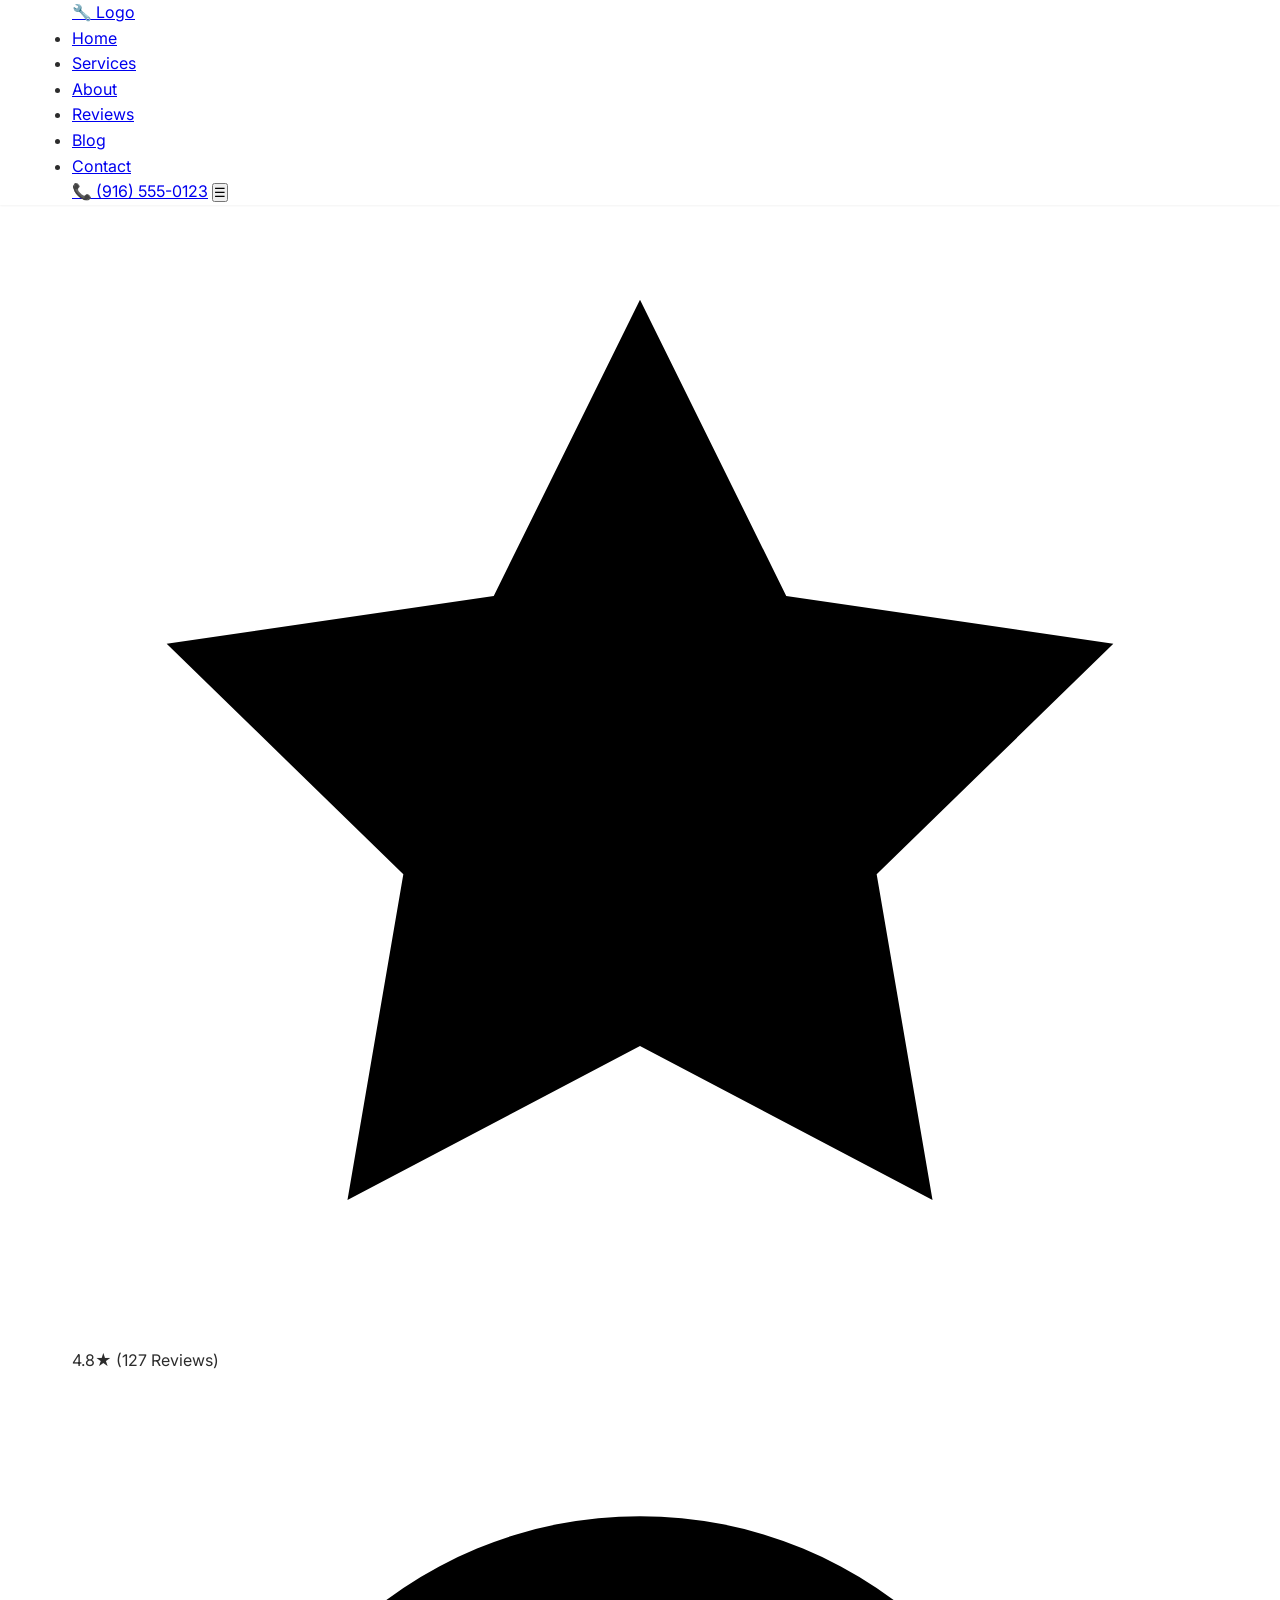
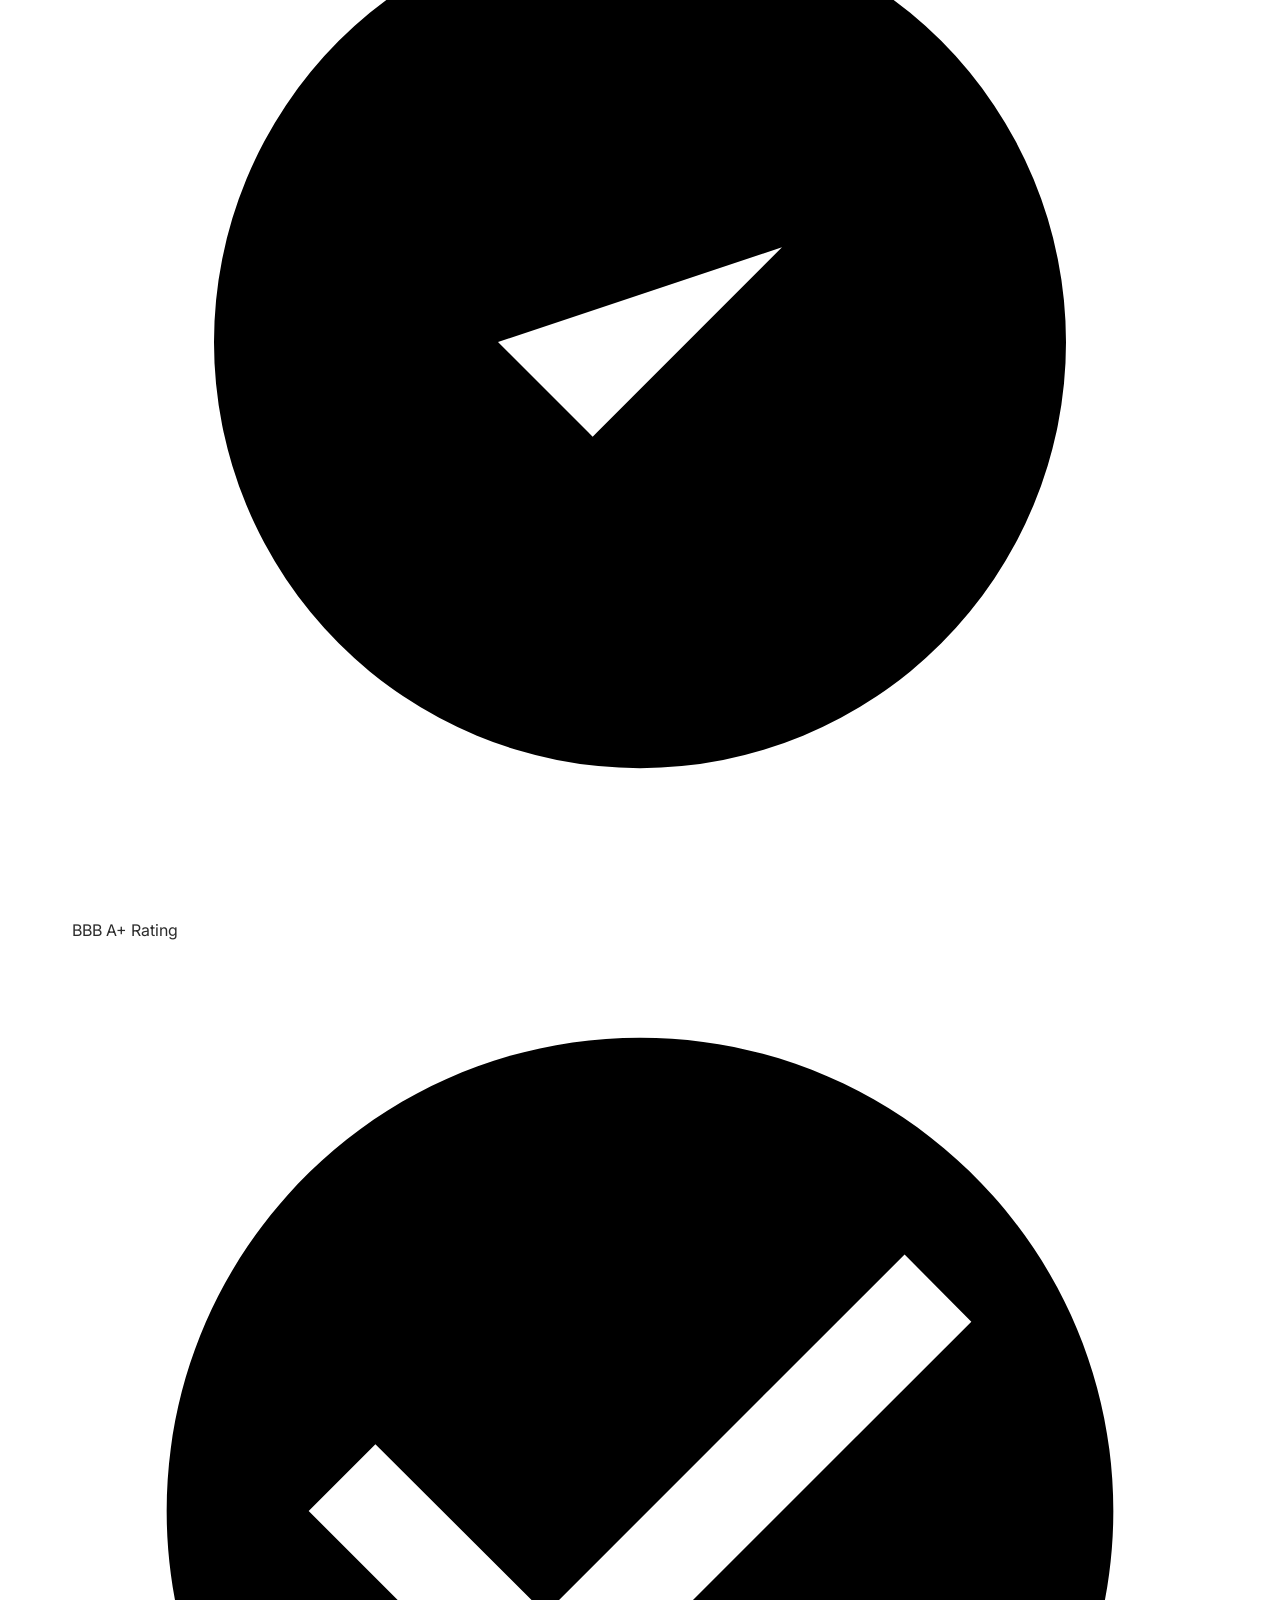
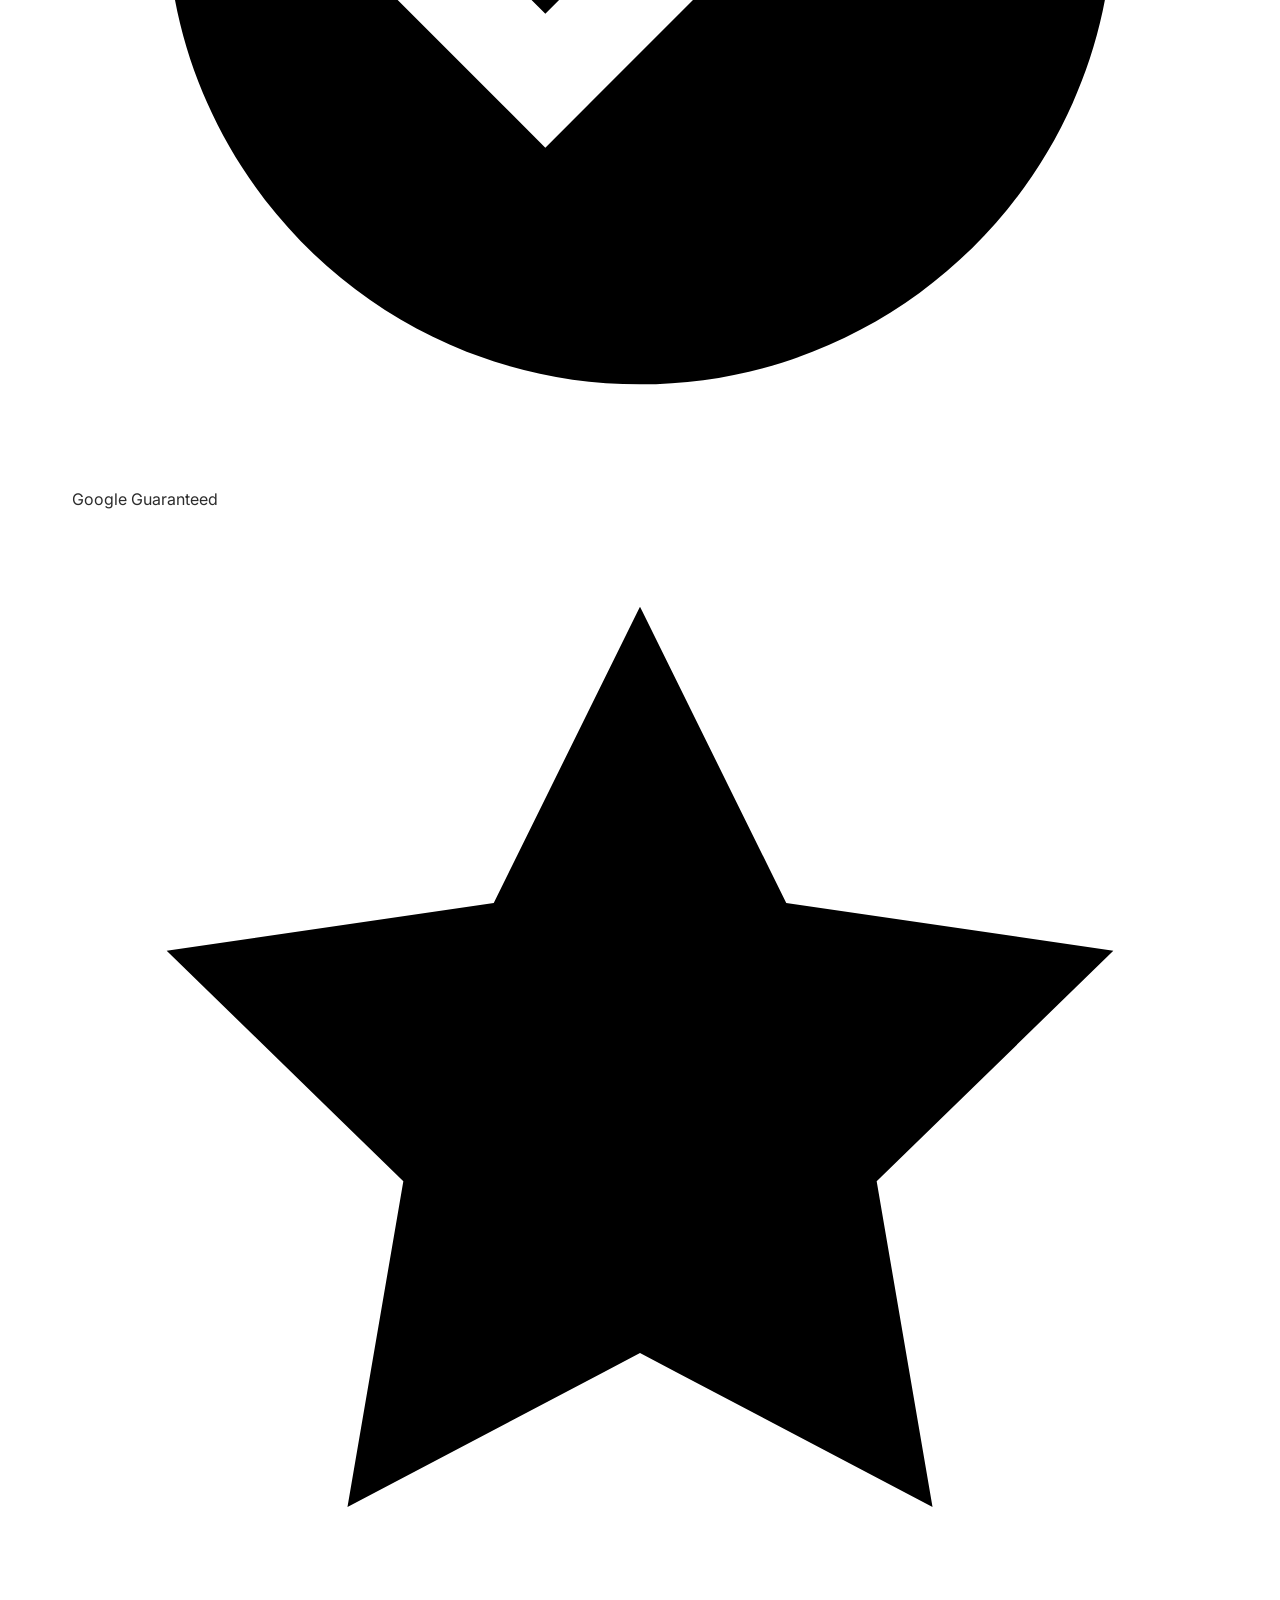
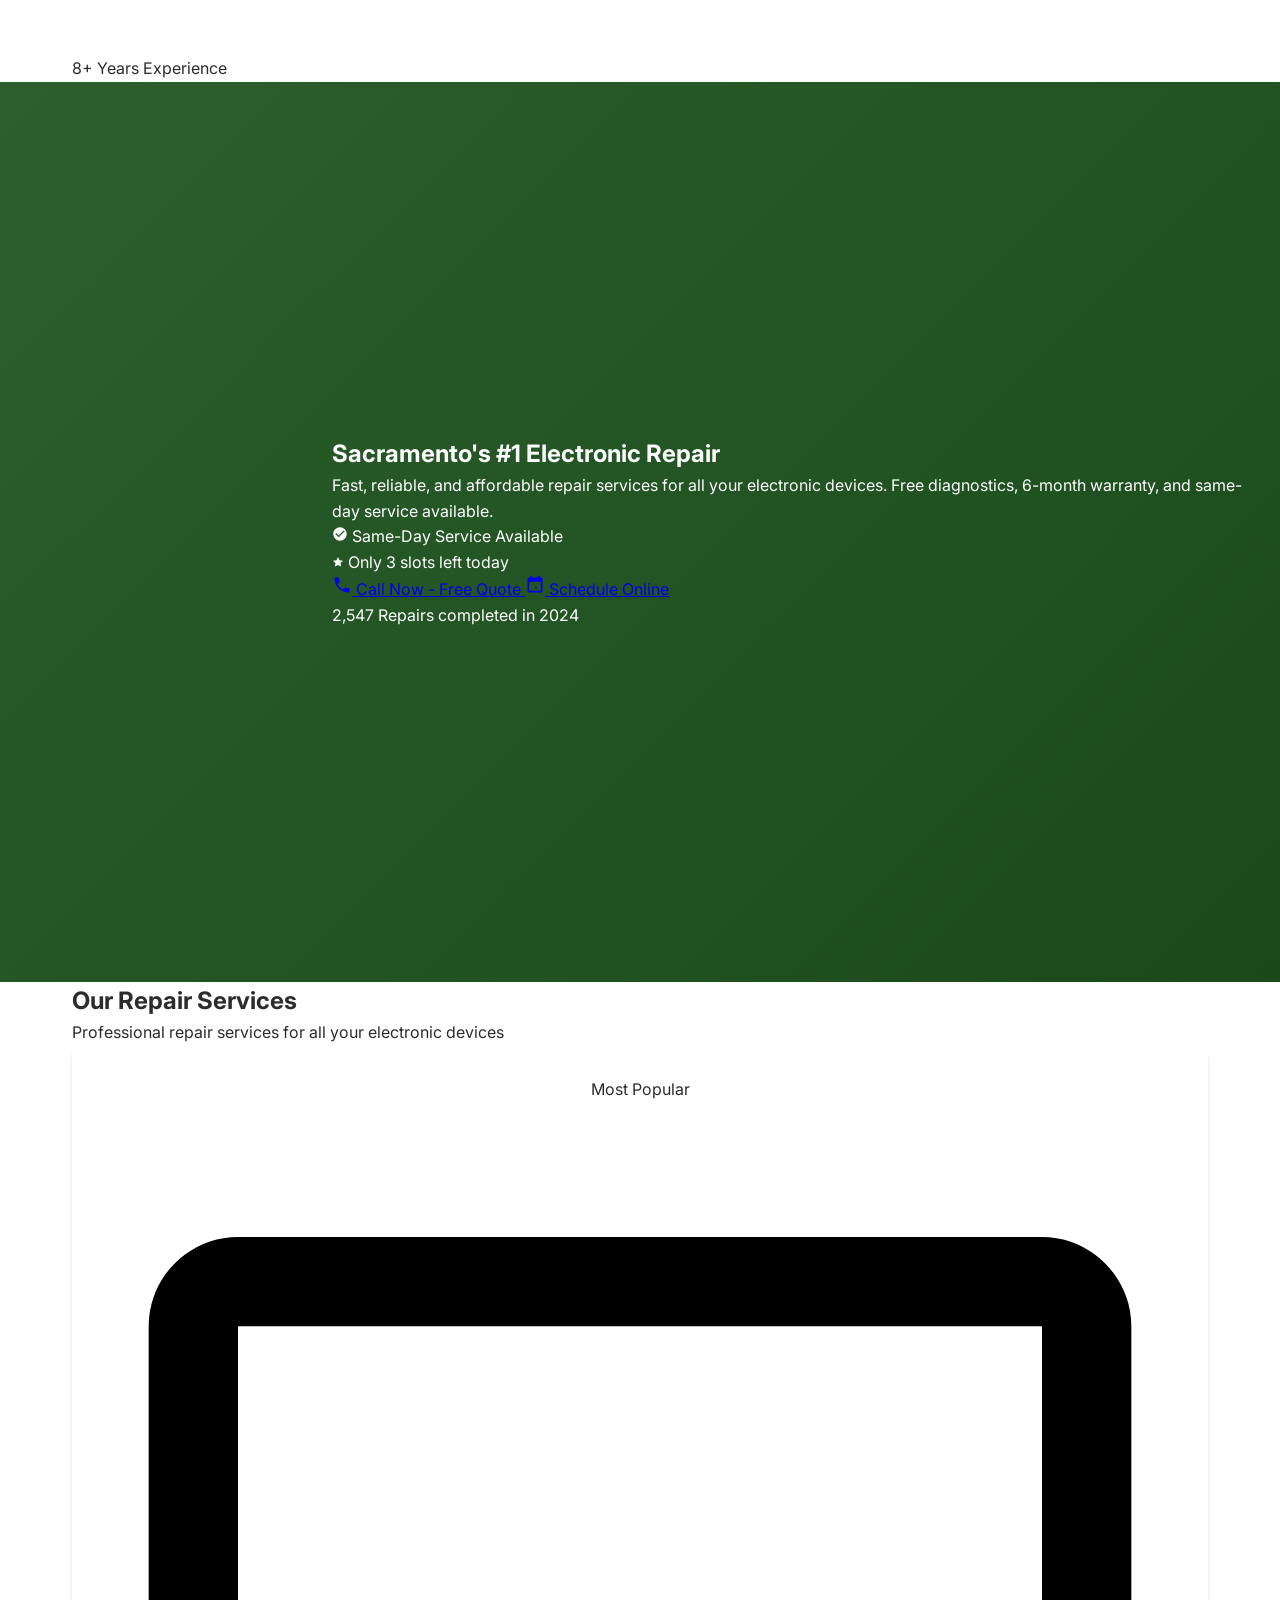
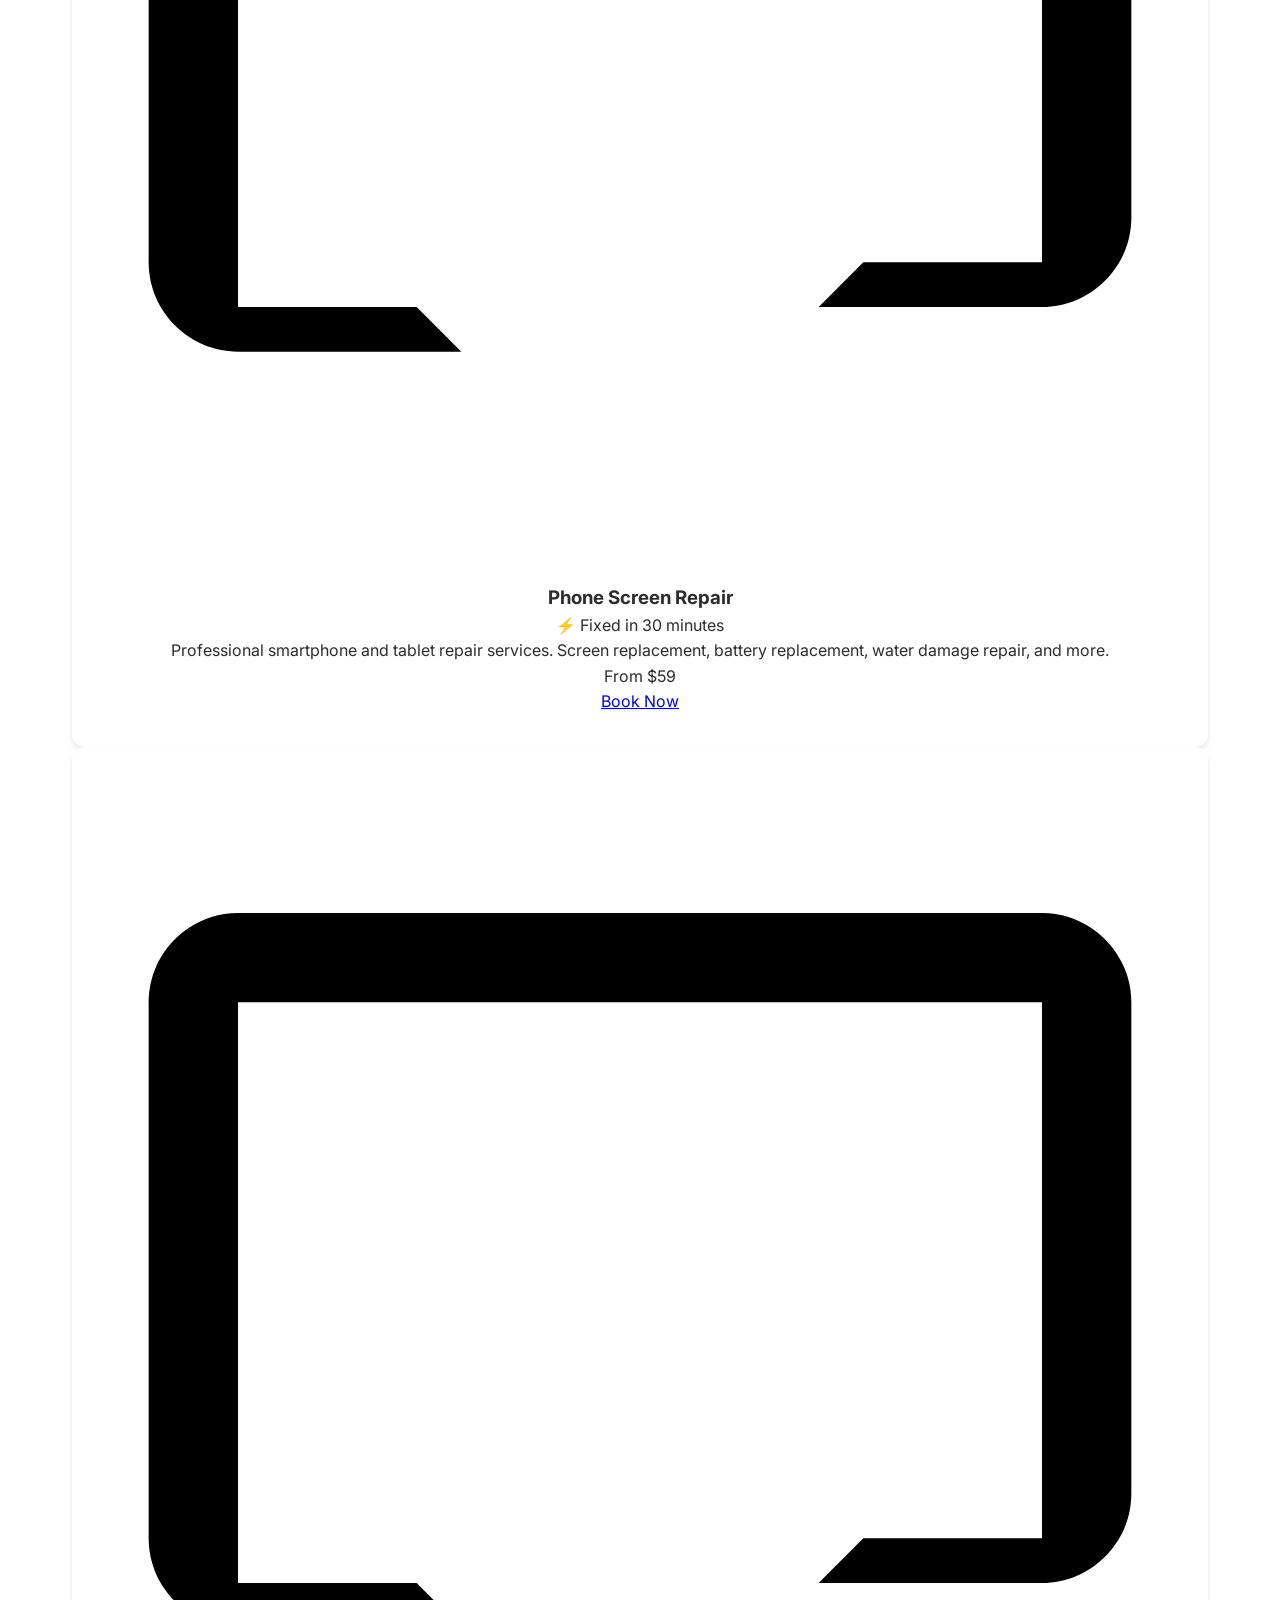
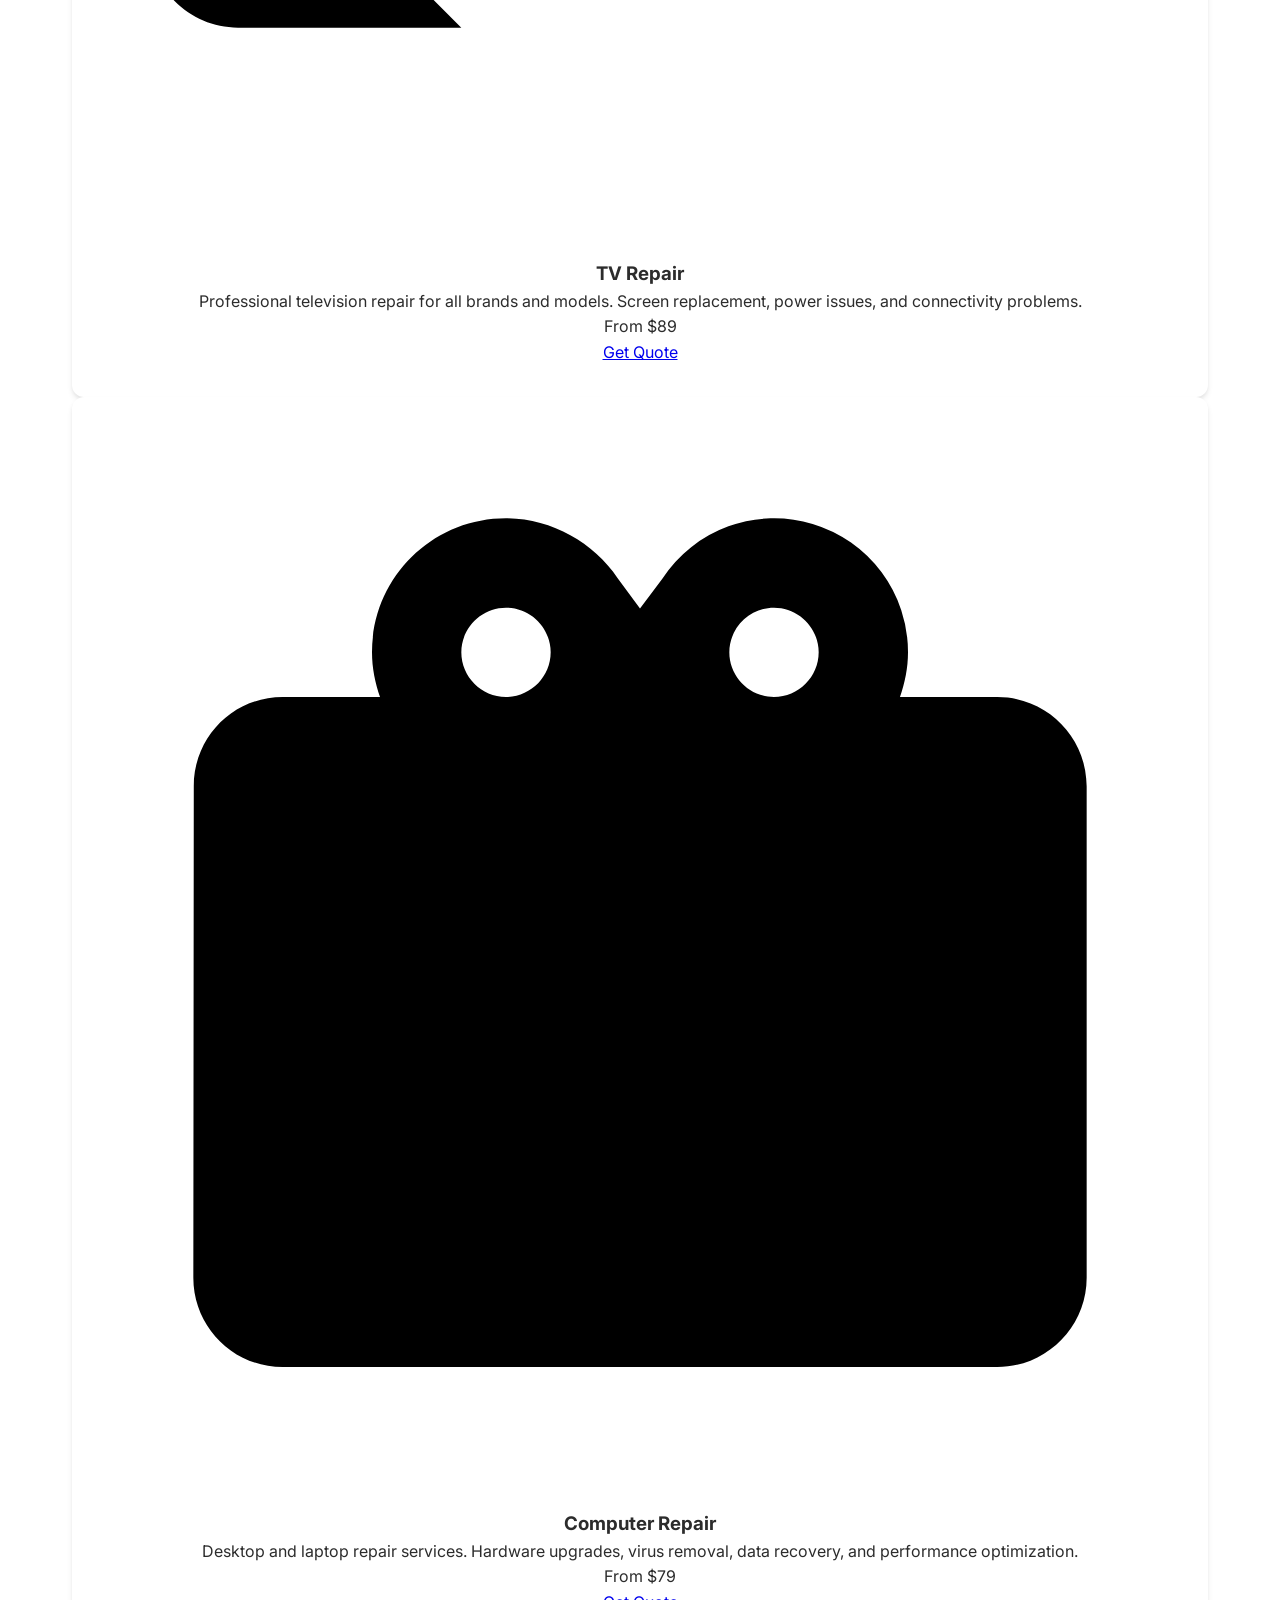
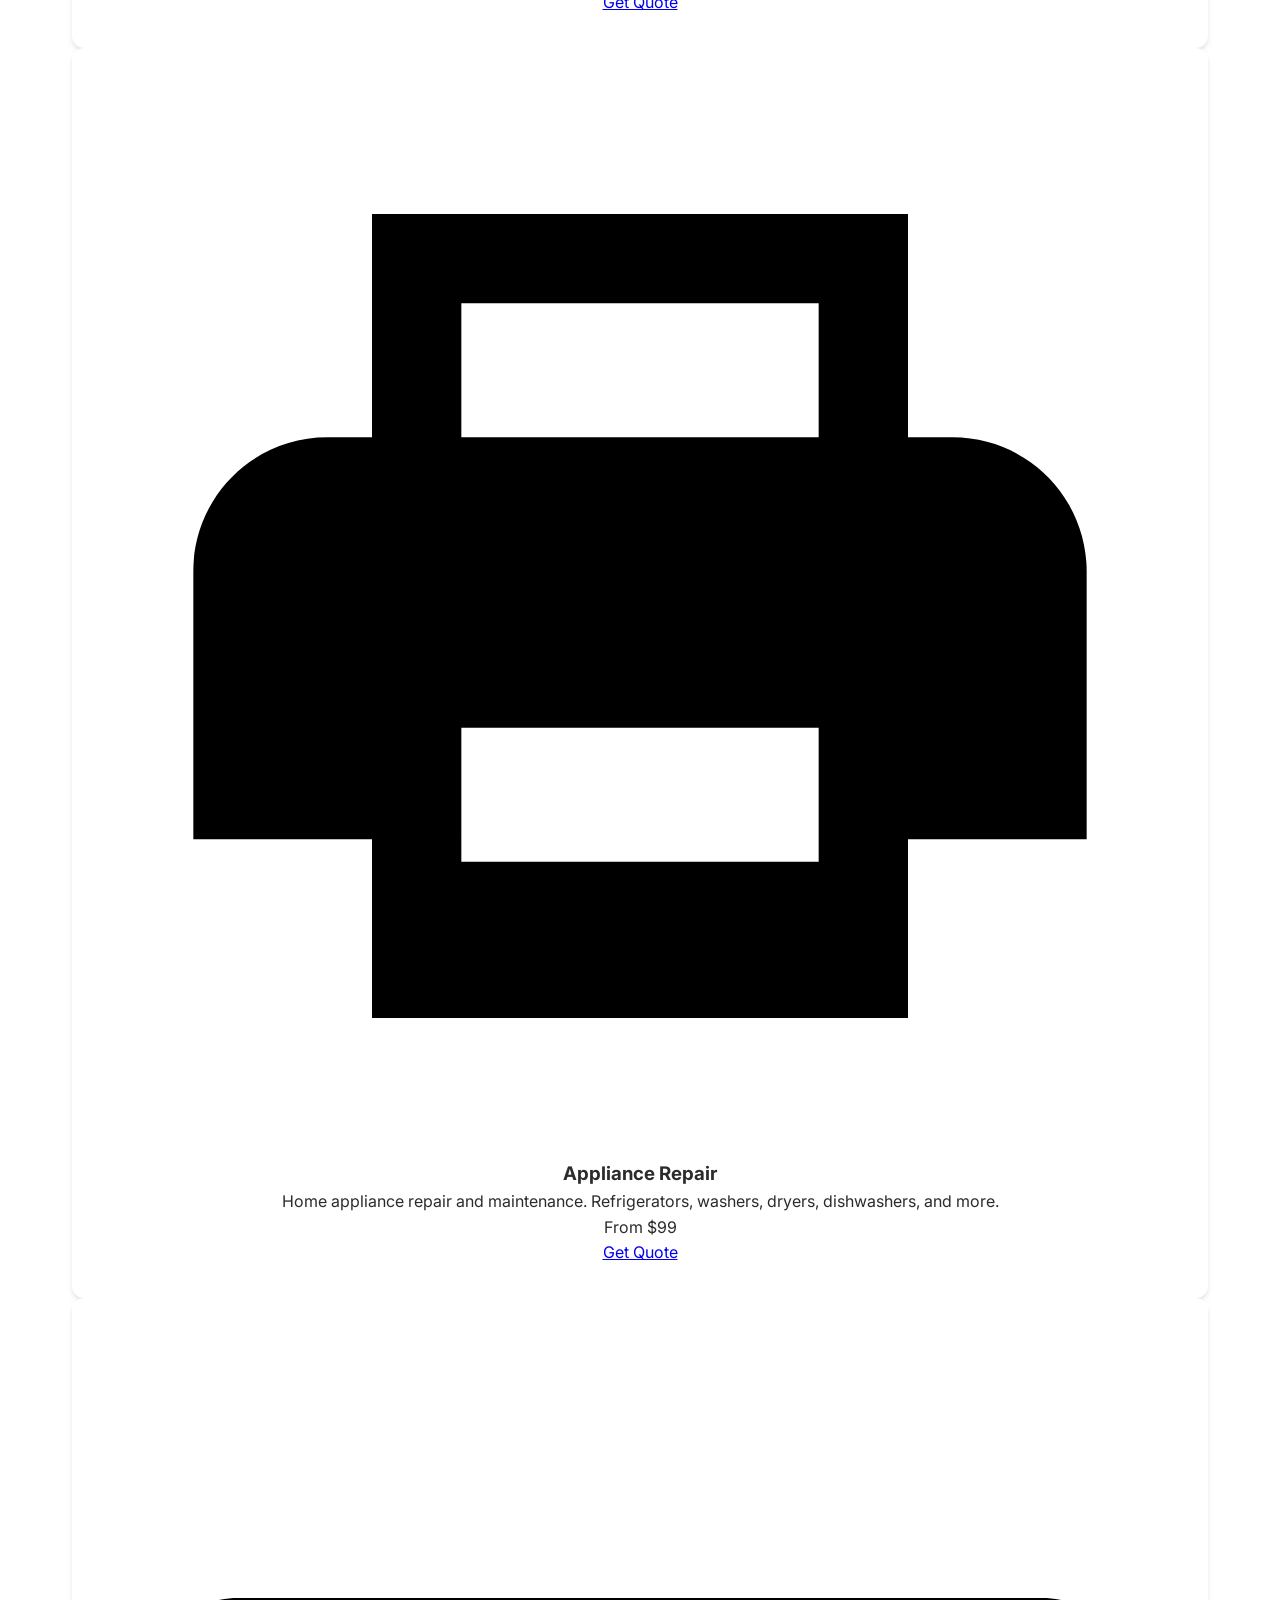
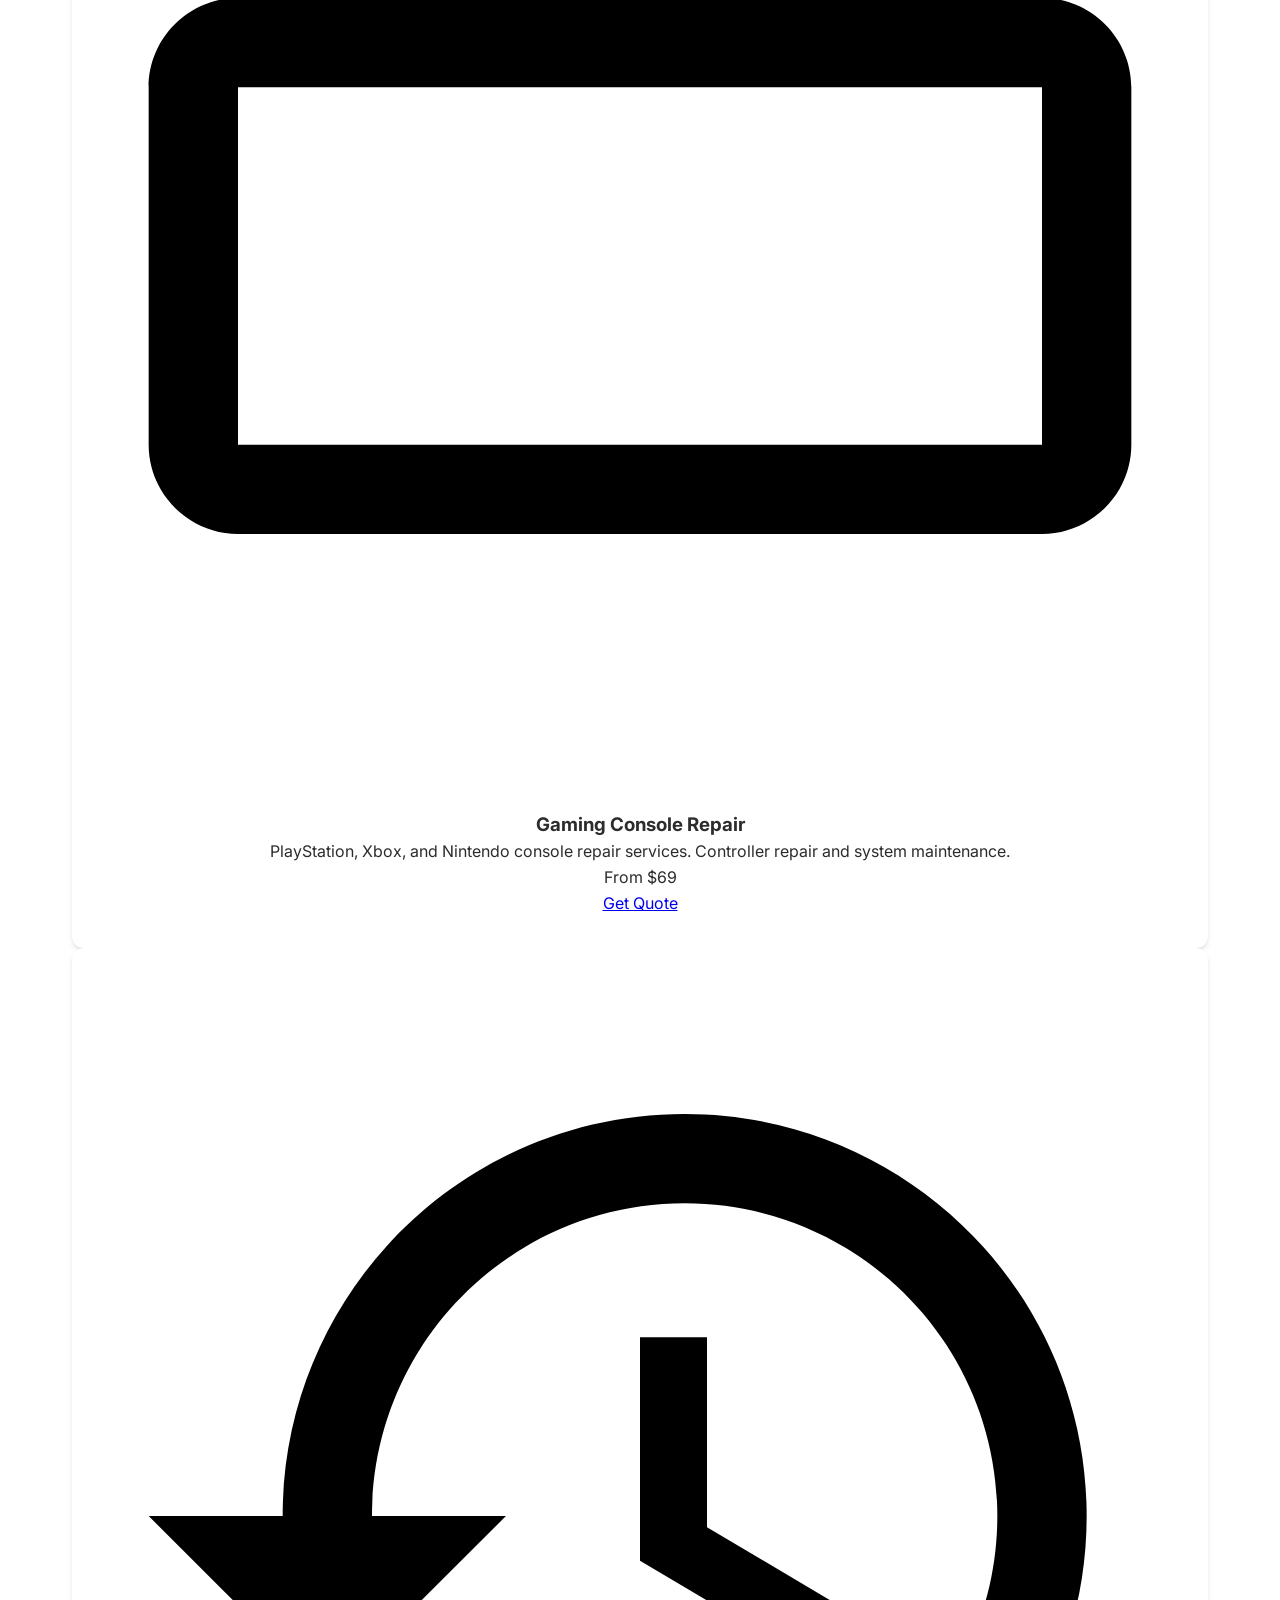
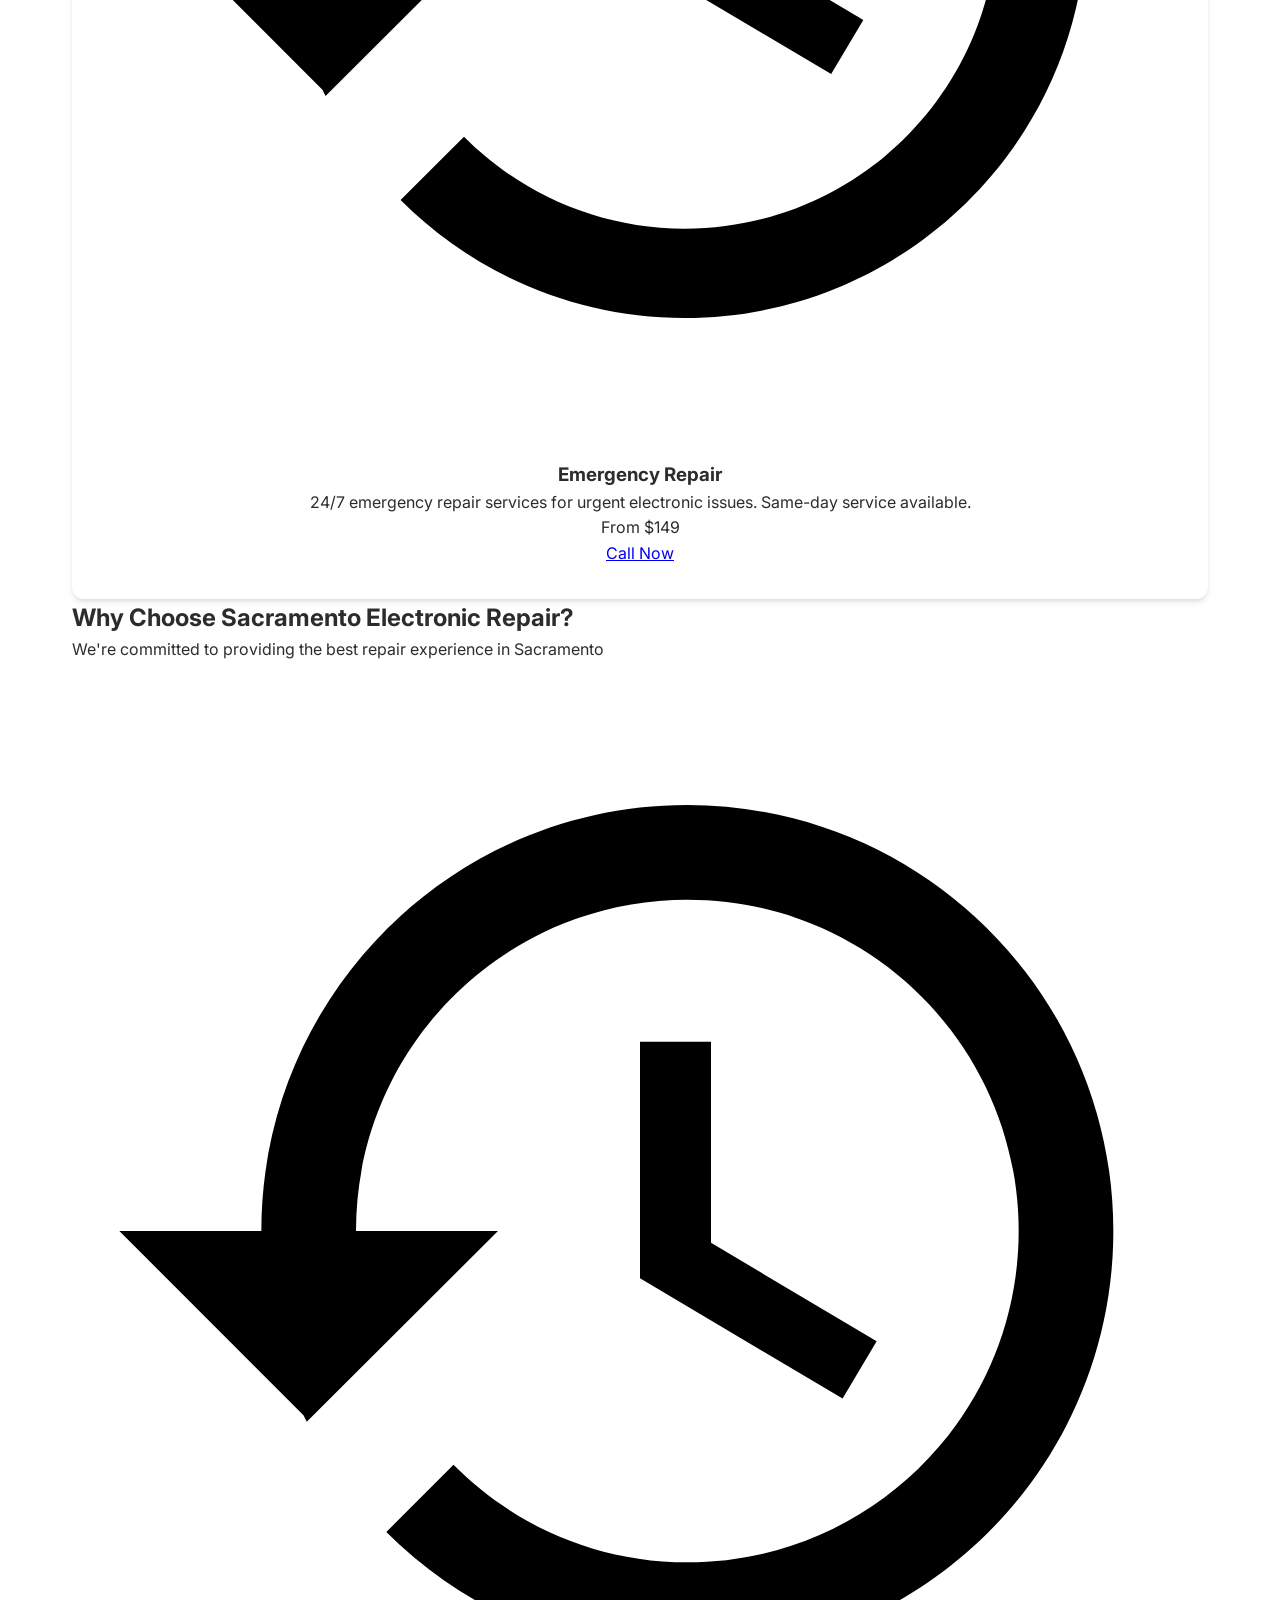
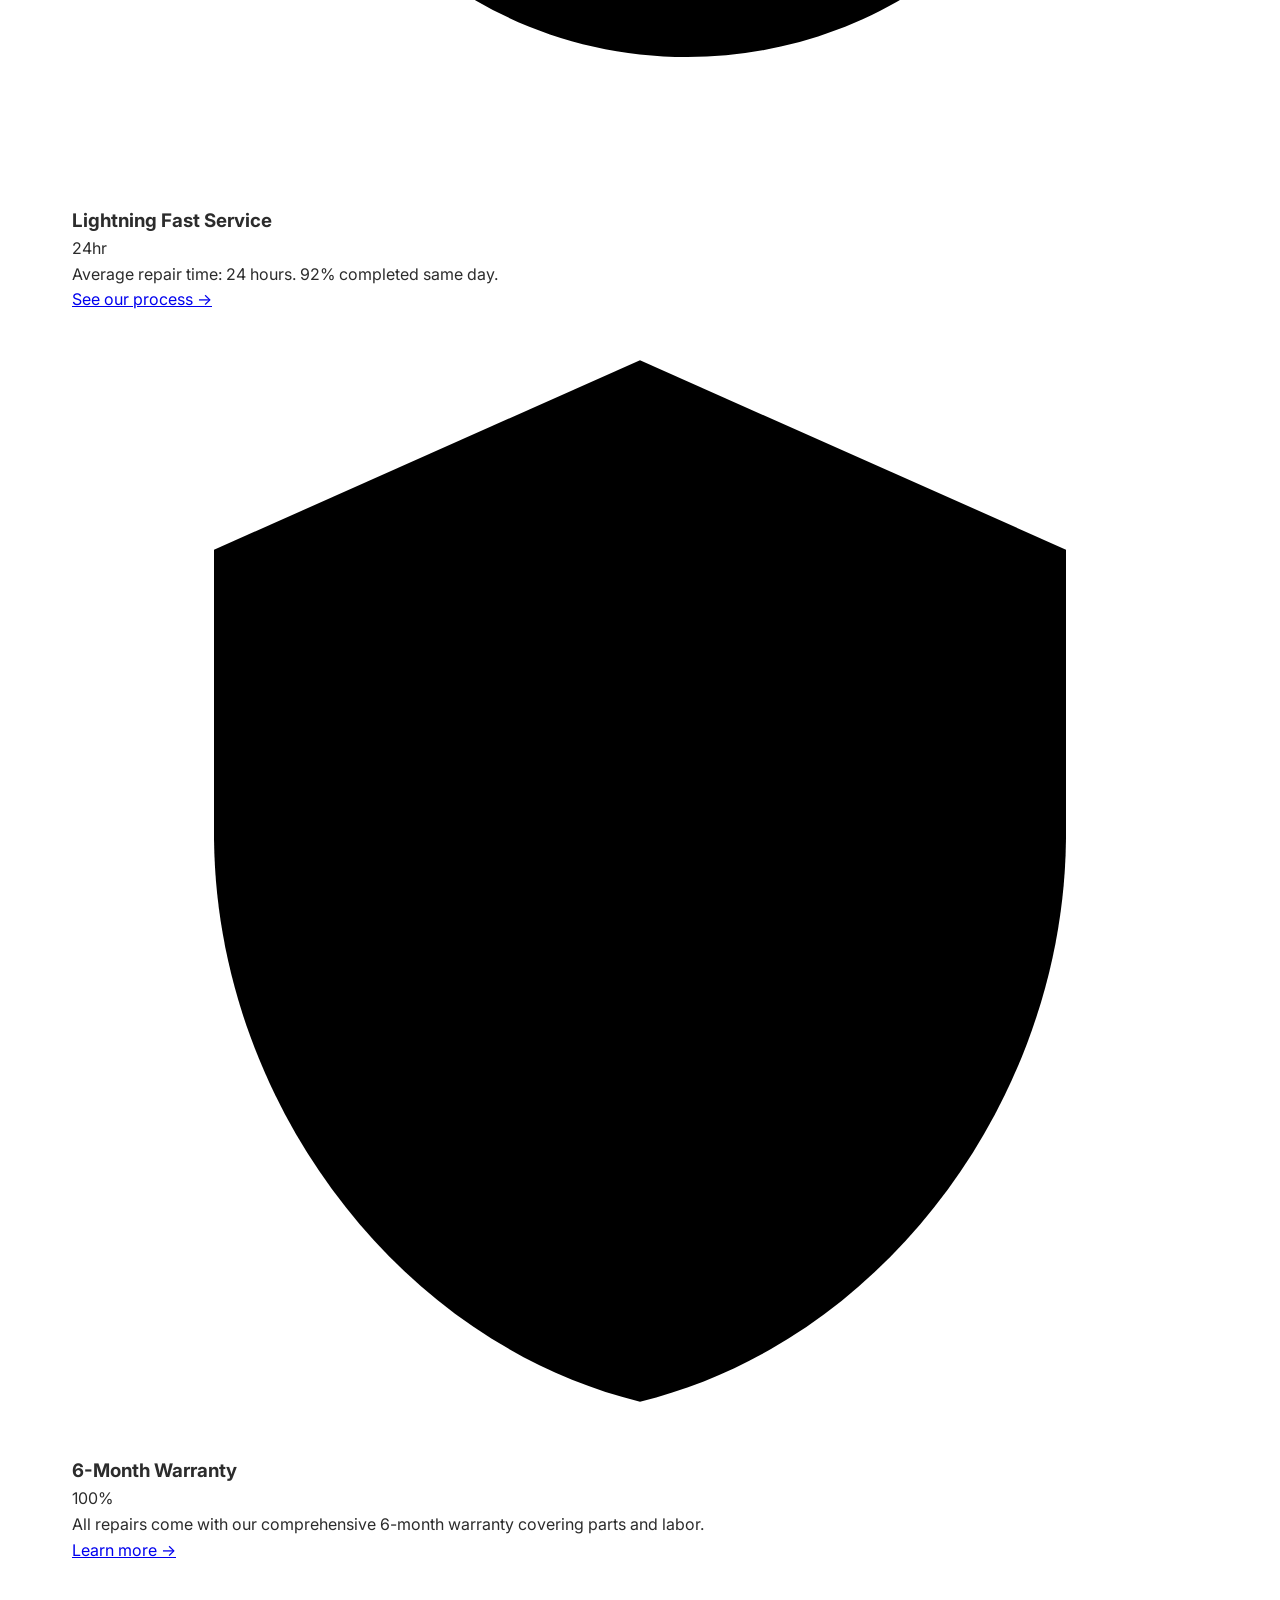
==== commit 51b398e8: "corrected some code" ====
--- a/index.html
+++ b/index.html
@@ -3,38 +3,65 @@
 <head>
     <meta charset="UTF-8">
     <meta name="viewport" content="width=device-width, initial-scale=1.0">
-    <title>Appliance Repair Sacramento | Fast & Reliable Service | Sacramento Appliance Pro</title>
-    <meta name="description" content="Professional appliance repair services in Sacramento, CA. Fast, reliable, and affordable repair for refrigerators, washers, dryers, dishwashers, and more. Same-day service available!">
-    <meta name="keywords" content="appliance repair Sacramento, electronics repair near me, Sacramento appliance service, refrigerator repair, washing machine repair">
-    <meta name="author" content="Sacramento Appliance Pro">
+    <title>Expert Electronic Repair Sacramento | Fast & Reliable Service</title>
+    <meta name="description" content="Professional electronic repair services in Sacramento, CA. TV repair, computer repair, phone repair, and appliance maintenance. Free diagnostics, 6-month warranty, same-day service available.">
+    <meta name="keywords" content="electronic repair sacramento, tv repair sacramento, computer repair sacramento, phone repair sacramento, appliance repair sacramento, electronic repair near me">
+    <meta name="author" content="Sacramento Electronic Repair">
     <meta name="robots" content="index, follow">
     
-    <!-- Open Graph / Facebook -->
+    <!-- Open Graph Meta Tags -->
+    <meta property="og:title" content="Expert Electronic Repair Sacramento | Fast & Reliable Service">
+    <meta property="og:description" content="Professional electronic repair services in Sacramento, CA. Free diagnostics, 6-month warranty, same-day service available.">
     <meta property="og:type" content="website">
-    <meta property="og:url" content="https://sacramentoappliancepro.com/">
-    <meta property="og:title" content="Appliance Repair Sacramento | Fast & Reliable Service">
-    <meta property="og:description" content="Professional appliance repair services in Sacramento, CA. Fast, reliable, and affordable repair for all your home appliances.">
-    <meta property="og:image" content="https://sacramentoappliancepro.com/assets/images/og-image.jpg">
-    
-    <!-- Twitter -->
-    <meta property="twitter:card" content="summary_large_image">
-    <meta property="twitter:url" content="https://sacramentoappliancepro.com/">
-    <meta property="twitter:title" content="Appliance Repair Sacramento | Fast & Reliable Service">
-    <meta property="twitter:description" content="Professional appliance repair services in Sacramento, CA. Fast, reliable, and affordable repair for all your home appliances.">
-    <meta property="twitter:image" content="https://sacramentoappliancepro.com/assets/images/og-image.jpg">
-    
-    <!-- Structured Data -->
+    <meta property="og:url" content="https://sacramentoelectronicrepair.com">
+    <meta property="og:image" content="https://sacramentoelectronicrepair.com/assets/images/hero-repair.jpg">
+    <meta property="og:site_name" content="Sacramento Electronic Repair">
+    
+    <!-- Twitter Card Meta Tags -->
+    <meta name="twitter:card" content="summary_large_image">
+    <meta name="twitter:title" content="Expert Electronic Repair Sacramento">
+    <meta name="twitter:description" content="Professional electronic repair services in Sacramento, CA. Free diagnostics, 6-month warranty, same-day service available.">
+    <meta name="twitter:image" content="https://sacramentoelectronicrepair.com/assets/images/hero-repair.jpg">
+    
+    <!-- Canonical URL -->
+    <link rel="canonical" href="https://sacramentoelectronicrepair.com">
+    
+    <!-- Favicon -->
+    <link rel="icon" type="image/x-icon" href="/favicon.ico">
+    <link rel="apple-touch-icon" sizes="180x180" href="/apple-touch-icon.png">
+    
+    <!-- Preload Critical Resources -->
+    <link rel="preload" href="assets/css/styles.css" as="style">
+    <link rel="preload" href="assets/js/script.js" as="script">
+    <link rel="preload" href="assets/fonts/roboto.woff2" as="font" type="font/woff2" crossorigin>
+    
+    <!-- DNS Prefetch -->
+    <link rel="dns-prefetch" href="//fonts.googleapis.com">
+    <link rel="dns-prefetch" href="//www.googletagmanager.com">
+    <link rel="dns-prefetch" href="//connect.facebook.net">
+    
+    <!-- Preconnect to external domains -->
+    <link rel="preconnect" href="https://fonts.googleapis.com">
+    <link rel="preconnect" href="https://fonts.gstatic.com" crossorigin>
+    
+    <!-- Google Fonts -->
+    <link href="https://fonts.googleapis.com/css2?family=Inter:wght@400;500;600;700;800&display=swap" rel="stylesheet">
+    
+    <!-- CSS -->
+    <link rel="stylesheet" href="assets/css/styles.css">
+    
+    <!-- Schema.org Structured Data -->
     <script type="application/ld+json">
     {
         "@context": "https://schema.org",
         "@type": "LocalBusiness",
-        "name": "Sacramento Appliance Pro",
-        "description": "Professional appliance repair services in Sacramento, CA",
-        "url": "https://sacramentoappliancepro.com",
-        "telephone": "+1-916-555-0123",
+        "name": "Sacramento Electronic Repair",
+        "description": "Professional electronic repair services in Sacramento, CA",
+        "url": "https://sacramentoelectronicrepair.com",
+        "telephone": "+19165550123",
         "address": {
             "@type": "PostalAddress",
-            "streetAddress": "1234 Main Street",
+            "streetAddress": "123 Main Street",
             "addressLocality": "Sacramento",
             "addressRegion": "CA",
             "postalCode": "95814",
@@ -42,1017 +69,773 @@
         },
         "geo": {
             "@type": "GeoCoordinates",
-            "latitude": 38.5816,
-            "longitude": -121.4944
+            "latitude": "38.5816",
+            "longitude": "-121.4944"
         },
-        "openingHours": "Mo-Fr 08:00-18:00,Sa 09:00-16:00",
+        "openingHours": "Mo-Fr 08:00-18:00,Sa 09:00-17:00",
+        "priceRange": "$59-$299",
+        "aggregateRating": {
+            "@type": "AggregateRating",
+            "ratingValue": "4.8",
+            "reviewCount": "127"
+        },
         "serviceArea": {
             "@type": "GeoCircle",
             "geoMidpoint": {
                 "@type": "GeoCoordinates",
-                "latitude": 38.5816,
-                "longitude": -121.4944
+                "latitude": "38.5816",
+                "longitude": "-121.4944"
             },
             "geoRadius": "50000"
         },
-        "priceRange": "$$",
-        "image": "https://sacramentoappliancepro.com/assets/images/logo.jpg"
+        "hasOfferCatalog": {
+            "@type": "OfferCatalog",
+            "name": "Electronic Repair Services",
+            "itemListElement": [
+                {
+                    "@type": "Offer",
+                    "itemOffered": {
+                        "@type": "Service",
+                        "name": "Phone Repair",
+                        "description": "Smartphone and tablet repair services"
+                    },
+                    "price": "59",
+                    "priceCurrency": "USD"
+                },
+                {
+                    "@type": "Offer",
+                    "itemOffered": {
+                        "@type": "Service",
+                        "name": "Computer Repair",
+                        "description": "Desktop and laptop repair services"
+                    },
+                    "price": "79",
+                    "priceCurrency": "USD"
+                }
+            ]
+        }
     }
     </script>
     
-    <link rel="canonical" href="https://sacramentoappliancepro.com/">
-    <link rel="stylesheet" href="assets/css/styles.css">
-    <link rel="preconnect" href="https://fonts.googleapis.com">
-    <link rel="preconnect" href="https://fonts.gstatic.com" crossorigin>
-    <link href="https://fonts.googleapis.com/css2?family=Inter:wght@300;400;500;600;700&display=swap" rel="stylesheet">
-    <link rel="icon" type="image/x-icon" href="/favicon.ico">
+    <!-- Schema.org Structured Data -->
+    <script type="application/ld+json">
+    {
+        "@context": "https://schema.org",
+        "@type": "LocalBusiness",
+        "name": "Sacramento Electronic Repair",
+        "description": "Professional electronic repair services in Sacramento, CA",
+        "url": "https://sacramentoelectronicrepair.com",
+        "telephone": "+1-916-555-0123",
+        "address": {
+            "@type": "PostalAddress",
+            "streetAddress": "123 Main Street",
+            "addressLocality": "Sacramento",
+            "addressRegion": "CA",
+            "postalCode": "95814",
+            "addressCountry": "US"
+        },
+        "geo": {
+            "@type": "GeoCoordinates",
+            "latitude": "38.5816",
+            "longitude": "-121.4944"
+        },
+        "openingHours": "Mo-Fr 08:00-18:00,Sa 09:00-16:00",
+        "priceRange": "$50-$500",
+        "serviceArea": {
+            "@type": "GeoCircle",
+            "geoMidpoint": {
+                "@type": "GeoCoordinates",
+                "latitude": "38.5816",
+                "longitude": "-121.4944"
+            },
+            "geoRadius": "25000"
+        },
+        "hasOfferCatalog": {
+            "@type": "OfferCatalog",
+            "name": "Electronic Repair Services",
+            "itemListElement": [
+                {
+                    "@type": "Offer",
+                    "itemOffered": {
+                        "@type": "Service",
+                        "name": "TV Repair",
+                        "description": "Professional television repair services"
+                    }
+                },
+                {
+                    "@type": "Offer",
+                    "itemOffered": {
+                        "@type": "Service",
+                        "name": "Computer Repair",
+                        "description": "Desktop and laptop computer repair services"
+                    }
+                },
+                {
+                    "@type": "Offer",
+                    "itemOffered": {
+                        "@type": "Service",
+                        "name": "Phone Repair",
+                        "description": "Smartphone and tablet repair services"
+                    }
+                }
+            ]
+        },
+        "aggregateRating": {
+            "@type": "AggregateRating",
+            "ratingValue": "4.8",
+            "reviewCount": "127"
+        }
+    }
+    </script>
 </head>
 <body>
-    <!-- Skip Link for Accessibility -->
-    <a href="#main" class="skip-link">Skip to main content</a>
+    <!-- Skip to main content link for accessibility -->
+    <a href="#main-content" class="sr-only">Skip to main content</a>
     
     <!-- Header -->
-    <header class="header" role="banner">
-        <div class="container">
-            <div class="header__content">
-                <div class="header__logo">
-                    <a href="/" aria-label="Logo">
-                        <img src="https://placehold.co/100x60/1E3A8A/FFFFFF?text=Logo" alt="Logo" width="200" height="60">
-                    </a>
-                </div>
+    <header class="header">
+        <nav class="nav container">
+            <a href="/" class="logo">🔧 Logo</a>
+            <ul class="nav-menu">
+                <li><a href="/" class="nav-link">Home</a></li>
+                <li><a href="services.html" class="nav-link">Services</a></li>
+                <li><a href="about.html" class="nav-link">About</a></li>
+                <li><a href="reviews.html" class="nav-link">Reviews</a></li>
+                <li><a href="blog.html" class="nav-link">Blog</a></li>
+                <li><a href="contact.html" class="nav-link">Contact</a></li>
+            </ul>
+            <a href="tel:+19165550123" class="phone-btn">📞 (916) 555-0123</a>
+            <button class="mobile-menu-toggle" aria-label="Toggle mobile menu">☰</button>
+        </nav>
+    </header>
+
+    <!-- Main Content -->
+    <main id="main-content">
+        <!-- Trust Bar -->
+        <section class="trust-bar">
+            <div class="container">
+                <div class="trust-badges">
+                    <div class="trust-badge">
+                        <svg viewBox="0 0 24 24"><path d="M12 2l3.09 6.26L22 9.27l-5 4.87 1.18 6.88L12 17.77l-6.18 3.25L7 14.14 2 9.27l6.91-1.01L12 2z"/></svg>
+                        <span>4.8★ (127 Reviews)</span>
+                    </div>
+                    <div class="trust-badge">
+                        <svg viewBox="0 0 24 24"><path d="M9 12l2 2 4-4m6 2a9 9 0 11-18 0 9 9 0 0118 0z"/></svg>
+                        <span>BBB A+ Rating</span>
+                    </div>
+                    <div class="trust-badge">
+                        <svg viewBox="0 0 24 24"><path d="M12 2C6.48 2 2 6.48 2 12s4.48 10 10 10 10-4.48 10-10S17.52 2 12 2zm-2 15l-5-5 1.41-1.41L10 14.17l7.59-7.59L19 8l-9 9z"/></svg>
+                        <span>Google Guaranteed</span>
+                    </div>
+                    <div class="trust-badge">
+                        <svg viewBox="0 0 24 24"><path d="M12 2l3.09 6.26L22 9.27l-5 4.87 1.18 6.88L12 17.77l-6.18 3.25L7 14.14 2 9.27l6.91-1.01L12 2z"/></svg>
+                        <span>8+ Years Experience</span>
+                    </div>
+                </div>
+            </div>
+        </section>
+
+        <!-- Hero Section -->
+        <section class="hero">
+            <video class="hero-video" autoplay muted loop>
+                <source src="assets/videos/repair-hero.mp4" type="video/mp4">
+            </video>
+            <div class="container">
+                <div class="hero-content">
+                    <div class="hero-text">
+                        <h1>Sacramento's #1 Electronic Repair</h1>
+                        <p class="hero-subtitle">Fast, reliable, and affordable repair services for all your electronic devices. Free diagnostics, 6-month warranty, and same-day service available.</p>
+                        
+                        <!-- Urgency Elements -->
+                        <div class="hero-urgency">
+                            <div class="availability-indicator">
+                                <svg viewBox="0 0 24 24" width="16" height="16"><path d="M12 2C6.48 2 2 6.48 2 12s4.48 10 10 10 10-4.48 10-10S17.52 2 12 2zm-2 15l-5-5 1.41-1.41L10 14.17l7.59-7.59L19 8l-9 9z" fill="currentColor"/></svg>
+                                Same-Day Service Available
+                            </div>
+                            <div class="slots-indicator">
+                                <svg viewBox="0 0 24 24" width="12" height="12"><path d="M12 2l3.09 6.26L22 9.27l-5 4.87 1.18 6.88L12 17.77l-6.18 3.25L7 14.14 2 9.27l6.91-1.01L12 2z" fill="currentColor"/></svg>
+                                Only 3 slots left today
+                            </div>
+                        </div>
+                        
+                        <div class="cta-buttons">
+                            <a href="tel:+19165550123" class="btn btn-primary btn-large">
+                                <svg viewBox="0 0 24 24" width="20" height="20"><path d="M6.62 10.79c1.44 2.83 3.76 5.14 6.59 6.59l2.2-2.2c.27-.27.67-.36 1.02-.24 1.12.37 2.33.57 3.57.57.55 0 1 .45 1 1V20c0 .55-.45 1-1 1-9.39 0-17-7.61-17-17 0-.55.45-1 1-1h3.5c.55 0 1 .45 1 1 0 1.25.2 2.45.57 3.57.11.35.03.74-.25 1.02l-2.2 2.2z" fill="currentColor"/></svg>
+                                Call Now - Free Quote
+                            </a>
+                            <a href="contact.html" class="btn btn-secondary btn-large">
+                                <svg viewBox="0 0 24 24" width="20" height="20"><path d="M19 3h-1V1h-2v2H8V1H6v2H5c-1.11 0-1.99.9-1.99 2L3 19c0 1.1.89 2 2 2h14c1.1 0 2-.9 2-2V5c0-1.1-.9-2-2-2zm0 16H5V8h14v11zm-7-5h2v2h-2v-2z" fill="currentColor"/></svg>
+                                Schedule Online
+                            </a>
+                        </div>
+                        
+                        <!-- Social Proof Counter -->
+                        <div class="repair-counter">
+                            <span class="counter-number">2,547</span>
+                            <span class="counter-label">Repairs completed in 2024</span>
+                        </div>
+                    </div>
+                </div>
+            </div>
+        </section>
+
+        <!-- Services Section -->
+        <section class="services section">
+            <div class="container">
+                <h2 class="text-center">Our Repair Services</h2>
+                <p class="text-center">Professional repair services for all your electronic devices</p>
+                <div class="services-grid">
+                    <div class="service-card featured">
+                        <div class="badge">Most Popular</div>
+                        <div class="service-icon">
+                            <svg viewBox="0 0 24 24"><path d="M21 3H3c-1.1 0-2 .9-2 2v12c0 1.1.9 2 2 2h5l-1-1H3V5h18v12h-4l-1 1h5c1.1 0 2-.9 2-2V5c0-1.1-.9-2-2-2z"/></svg>
+                        </div>
+                        <h3>Phone Screen Repair</h3>
+                        <p class="service-time">⚡ Fixed in 30 minutes</p>
+                        <p>Professional smartphone and tablet repair services. Screen replacement, battery replacement, water damage repair, and more.</p>
+                        <div class="service-price">From $59</div>
+                        <a href="tel:+19165550123" class="btn btn-primary">Book Now</a>
+                    </div>
+                    <div class="service-card">
+                        <div class="service-icon">
+                            <svg viewBox="0 0 24 24"><path d="M21 3H3c-1.1 0-2 .9-2 2v12c0 1.1.9 2 2 2h5l-1-1H3V5h18v12h-4l-1 1h5c1.1 0 2-.9 2-2V5c0-1.1-.9-2-2-2z"/></svg>
+                        </div>
+                        <h3>TV Repair</h3>
+                        <p>Professional television repair for all brands and models. Screen replacement, power issues, and connectivity problems.</p>
+                        <div class="service-price">From $89</div>
+                        <a href="services.html#tv-repair" class="btn btn-primary">Get Quote</a>
+                    </div>
+                    <div class="service-card">
+                        <div class="service-icon">
+                            <svg viewBox="0 0 24 24"><path d="M20 6h-2.18c.11-.31.18-.65.18-1a2.996 2.996 0 0 0-5.5-1.65l-.5.67-.5-.68C10.96 2.54 10 2 9 2 7.34 2 6 3.34 6 5c0 .35.07.69.18 1H4c-1.11 0-1.99.89-1.99 2L2 19c0 1.1.89 2 2 2h16c1.1 0 2-.9 2-2V8c0-1.11-.9-2-2-2zm-5-2c.55 0 1 .45 1 1s-.45 1-1 1-1-.45-1-1 .45-1 1-1zM9 4c.55 0 1 .45 1 1s-.45 1-1 1-1-.45-1-1 .45-1 1-1z"/></svg>
+                        </div>
+                        <h3>Computer Repair</h3>
+                        <p>Desktop and laptop repair services. Hardware upgrades, virus removal, data recovery, and performance optimization.</p>
+                        <div class="service-price">From $79</div>
+                        <a href="services.html#computer-repair" class="btn btn-primary">Get Quote</a>
+                    </div>
+                    <div class="service-card">
+                        <div class="service-icon">
+                            <svg viewBox="0 0 24 24"><path d="M19 8h-1V3H6v5H5c-1.66 0-3 1.34-3 3v6h4v4h12v-4h4v-6c0-1.66-1.34-3-3-3zM8 5h8v3H8V5zm8 12.5h-8v-3h8v3z"/></svg>
+                        </div>
+                        <h3>Appliance Repair</h3>
+                        <p>Home appliance repair and maintenance. Refrigerators, washers, dryers, dishwashers, and more.</p>
+                        <div class="service-price">From $99</div>
+                        <a href="services.html#appliance-repair" class="btn btn-primary">Get Quote</a>
+                    </div>
+                    <div class="service-card">
+                        <div class="service-icon">
+                            <svg viewBox="0 0 24 24"><path d="M21 6H3c-1.1 0-2 .9-2 2v8c0 1.1.9 2 2 2h18c1.1 0 2-.9 2-2V8c0-1.1-.9-2-2-2zm0 10H3V8h18v8z"/></svg>
+                        </div>
+                        <h3>Gaming Console Repair</h3>
+                        <p>PlayStation, Xbox, and Nintendo console repair services. Controller repair and system maintenance.</p>
+                        <div class="service-price">From $69</div>
+                        <a href="services.html#gaming-repair" class="btn btn-primary">Get Quote</a>
+                    </div>
+                    <div class="service-card">
+                        <div class="service-icon">
+                            <svg viewBox="0 0 24 24"><path d="M13 3c-4.97 0-9 4.03-9 9H1l3.89 3.89.07.14L9 12H6c0-3.87 3.13-7 7-7s7 3.13 7 7-3.13 7-7 7c-1.93 0-3.68-.79-4.94-2.06l-1.42 1.42C8.27 19.99 10.51 21 13 21c4.97 0 9-4.03 9-9s-4.03-9-9-9zm-1 5v5l4.28 2.54.72-1.21-3.5-2.08V8H12z"/></svg>
+                        </div>
+                        <h3>Emergency Repair</h3>
+                        <p>24/7 emergency repair services for urgent electronic issues. Same-day service available.</p>
+                        <div class="service-price">From $149</div>
+                        <a href="tel:+19165550123" class="btn btn-primary">Call Now</a>
+                    </div>
+                </div>
+            </div>
+        </section>
+
+        <!-- Why Choose Us Section -->
+        <section class="why-choose section-alt">
+            <div class="container">
+                <h2 class="text-center">Why Choose Sacramento Electronic Repair?</h2>
+                <p class="text-center">We're committed to providing the best repair experience in Sacramento</p>
+                <div class="features-grid">
+                    <div class="feature">
+                        <div class="feature-icon">
+                            <svg viewBox="0 0 24 24"><path d="M13 3c-4.97 0-9 4.03-9 9H1l3.89 3.89.07.14L9 12H6c0-3.87 3.13-7 7-7s7 3.13 7 7-3.13 7-7 7c-1.93 0-3.68-.79-4.94-2.06l-1.42 1.42C8.27 19.99 10.51 21 13 21c4.97 0 9-4.03 9-9s-4.03-9-9-9zm-1 5v5l4.28 2.54.72-1.21-3.5-2.08V8H12z"/></svg>
+                        </div>
+                        <h3>Lightning Fast Service</h3>
+                        <div class="feature-stat">24hr</div>
+                        <p>Average repair time: 24 hours. 92% completed same day.</p>
+                        <a href="#" class="feature-link">See our process →</a>
+                    </div>
+                    <div class="feature">
+                        <div class="feature-icon">
+                            <svg viewBox="0 0 24 24"><path d="M12 1L3 5v6c0 5.55 3.84 10.74 9 12 5.16-1.26 9-6.45 9-12V5l-9-4z"/></svg>
+                        </div>
+                        <h3>6-Month Warranty</h3>
+                        <div class="feature-stat">100%</div>
+                        <p>All repairs come with our comprehensive 6-month warranty covering parts and labor.</p>
+                        <a href="warranty.html" class="feature-link">Learn more →</a>
+                    </div>
+                    <div class="feature">
+                        <div class="feature-icon">
+                            <svg viewBox="0 0 24 24"><path d="M12 2C6.48 2 2 6.48 2 12s4.48 10 10 10 10-4.48 10-10S17.52 2 12 2zm-2 15l-5-5 1.41-1.41L10 14.17l7.59-7.59L19 8l-9 9z"/></svg>
+                        </div>
+                        <h3>Free Diagnostics</h3>
+                        <div class="feature-stat">$0</div>
+                        <p>No charge for diagnostic services. Transparent pricing with no hidden fees.</p>
+                        <a href="contact.html" class="feature-link">Get free quote →</a>
+                    </div>
+                    <div class="feature">
+                        <div class="feature-icon">
+                            <svg viewBox="0 0 24 24"><path d="M12 2l3.09 6.26L22 9.27l-5 4.87 1.18 6.88L12 17.77l-6.18 3.25L7 14.14 2 9.27l6.91-1.01L12 2z"/></svg>
+                        </div>
+                        <h3>Expert Technicians</h3>
+                        <div class="feature-stat">8+</div>
+                        <p>Certified technicians with 8+ years of experience in electronic repair.</p>
+                        <a href="about.html" class="feature-link">Meet our team →</a>
+                    </div>
+                </div>
+            </div>
+        </section>
+
+        <!-- Video Testimonials Section -->
+        <section class="video-testimonials section">
+            <div class="container">
+                <h2 class="text-center">Real Customer Stories</h2>
+                <p class="text-center">See what our customers have to say about their repair experience</p>
+                <div class="video-grid">
+                    <div class="video-testimonial">
+                        <div class="video-container" onclick="playVideo(this)">
+                            <img src="assets/images/testimonial-1-thumb.jpg" alt="Customer testimonial" class="video-thumbnail">
+                            <div class="play-button">▶</div>
+                        </div>
+                        <div class="testimonial-content">
+                            <div class="testimonial-rating">★★★★★</div>
+                            <p class="testimonial-text">"My iPhone screen was completely shattered, but they had it looking brand new in just 30 minutes!"</p>
+                            <div class="testimonial-author">Sarah Johnson, Sacramento</div>
+                        </div>
+                    </div>
+                    <div class="video-testimonial">
+                        <div class="video-container" onclick="playVideo(this)">
+                            <img src="assets/images/testimonial-2-thumb.jpg" alt="Customer testimonial" class="video-thumbnail">
+                            <div class="play-button">▶</div>
+                        </div>
+                        <div class="testimonial-content">
+                            <div class="testimonial-rating">★★★★★</div>
+                            <p class="testimonial-text">"They saved my laptop from water damage. I thought it was gone forever!"</p>
+                            <div class="testimonial-author">Mike Chen, Elk Grove</div>
+                        </div>
+                    </div>
+                    <div class="video-testimonial">
+                        <div class="video-container" onclick="playVideo(this)">
+                            <img src="assets/images/testimonial-3-thumb.jpg" alt="Customer testimonial" class="video-thumbnail">
+                            <div class="play-button">▶</div>
+                        </div>
+                        <div class="testimonial-content">
+                            <div class="testimonial-rating">★★★★★</div>
+                            <p class="testimonial-text">"Fast, professional, and affordable. Best repair service in Sacramento!"</p>
+                            <div class="testimonial-author">Lisa Rodriguez, Citrus Heights</div>
+                        </div>
+                    </div>
+                </div>
+            </div>
+        </section>
+
+        <!-- Pricing Calculator Section -->
+        <section class="pricing-calculator section-alt">
+            <div class="container">
+                <h2 class="text-center">Get Your Instant Repair Quote</h2>
+                <p class="text-center">Find out exactly how much your repair will cost in just 3 steps</p>
                 
-                <nav class="header__nav" role="navigation" aria-label="Main navigation">
-                    <ul class="nav__list">
-                        <li class="nav__item">
-                            <a href="/" class="nav__link nav__link--active" aria-current="page">Home</a>
-                        </li>
-                        <li class="nav__item">
-                            <a href="services.html" class="nav__link">Services</a>
-                        </li>
-                        <li class="nav__item">
-                            <a href="about.html" class="nav__link">About</a>
-                        </li>
-                        <li class="nav__item">
-                            <a href="contact.html" class="nav__link">Contact</a>
-                        </li>
-                    </ul>
-                </nav>
-                
-                <div class="header__contact">
-                    <a href="tel:+19165550123" class="contact__phone" aria-label="Call us at 916-555-0123">
-                        <svg class="icon" width="20" height="20" viewBox="0 0 24 24" fill="none" stroke="currentColor" stroke-width="2" aria-hidden="true">
-                            <path d="M22 16.92v3a2 2 0 0 1-2.18 2 19.79 19.79 0 0 1-8.63-3.07 19.5 19.5 0 0 1-6-6 19.79 19.79 0 0 1-3.07-8.67A2 2 0 0 1 4.11 2h3a2 2 0 0 1 2 1.72 12.84 12.84 0 0 0 .7 2.81 2 2 0 0 1-.45 2.11L8.09 9.91a16 16 0 0 0 6 6l1.27-1.27a2 2 0 0 1 2.11-.45 12.84 12.84 0 0 0 2.81.7A2 2 0 0 1 22 16.92z"></path>
-                        </svg>
-                        <span>(916) 555-0123</span>
-                    </a>
-                </div>
-                
-                <button class="header__mobile-toggle" aria-label="Toggle mobile menu" aria-expanded="false">
-                    <span class="hamburger"></span>
-                    <span class="hamburger"></span>
-                    <span class="hamburger"></span>
-                </button>
-            </div>
-        </div>
-    </header>
-    
-    <!-- Main Content -->
-    <main id="main" role="main">
-        <!-- Emergency Alert Bar -->
-        <div class="emergency-alert" role="alert" aria-live="polite">
-            <div class="container">
-                <div class="emergency-alert__content">
-                    <div class="emergency-alert__icon">
-                        <svg class="icon" width="20" height="20" viewBox="0 0 24 24" fill="none" stroke="currentColor" stroke-width="2" aria-hidden="true">
-                            <path d="M10.29 3.86L1.82 18a2 2 0 0 0 1.71 3h16.94a2 2 0 0 0 1.71-3L13.71 3.86a2 2 0 0 0-3.42 0z"></path>
-                            <line x1="12" y1="9" x2="12" y2="13"></line>
-                            <line x1="12" y1="17" x2="12.01" y2="17"></line>
-                        </svg>
-                    </div>
-                    <div class="emergency-alert__text">
-                        <strong>EMERGENCY REPAIR?</strong> Same-Day Service Available! We'll be there in 60 minutes or less.
-                    </div>
-                    <div class="emergency-alert__cta">
-                        <a href="tel:+19165550123" class="btn btn--emergency">Call Now</a>
-                    </div>
-                </div>
-            </div>
-        </div>
-
-        <!-- Hero Section -->
-        <section class="hero" aria-labelledby="hero-title">
-            <div class="container">
-                <div class="hero__content">
-                    <div class="hero__text">
-                        <div class="hero__urgency">
-                            <span class="hero__urgency-badge">⚡ URGENT REPAIR</span>
-                            <span class="hero__urgency-text">Available Today</span>
-                        </div>
-                        <h1 id="hero-title" class="hero__title">
-                            Your <span class="text--highlight">Refrigerator</span> Broke Down?<br>
-                            We'll Fix It <span class="text--highlight">TODAY!</span>
-                        </h1>
-                        <p class="hero__subtitle">
-                            Professional appliance repair in Sacramento, CA. We arrive in 60 minutes, 
-                            fix most problems in 1-2 hours, and guarantee our work for 90 days.
-                        </p>
-                        <div class="hero__social-proof">
-                            <div class="hero__rating">
-                                <div class="hero__stars">
-                                    <svg class="star" width="20" height="20" viewBox="0 0 24 24" fill="currentColor" aria-hidden="true">
-                                        <path d="M12 2l3.09 6.26L22 9.27l-5 4.87 1.18 6.88L12 17.77l-6.18 3.25L7 14.14 2 9.27l6.91-1.01L12 2z"></path>
-                                    </svg>
-                                    <svg class="star" width="20" height="20" viewBox="0 0 24 24" fill="currentColor" aria-hidden="true">
-                                        <path d="M12 2l3.09 6.26L22 9.27l-5 4.87 1.18 6.88L12 17.77l-6.18 3.25L7 14.14 2 9.27l6.91-1.01L12 2z"></path>
-                                    </svg>
-                                    <svg class="star" width="20" height="20" viewBox="0 0 24 24" fill="currentColor" aria-hidden="true">
-                                        <path d="M12 2l3.09 6.26L22 9.27l-5 4.87 1.18 6.88L12 17.77l-6.18 3.25L7 14.14 2 9.27l6.91-1.01L12 2z"></path>
-                                    </svg>
-                                    <svg class="star" width="20" height="20" viewBox="0 0 24 24" fill="currentColor" aria-hidden="true">
-                                        <path d="M12 2l3.09 6.26L22 9.27l-5 4.87 1.18 6.88L12 17.77l-6.18 3.25L7 14.14 2 9.27l6.91-1.01L12 2z"></path>
-                                    </svg>
-                                    <svg class="star" width="20" height="20" viewBox="0 0 24 24" fill="currentColor" aria-hidden="true">
-                                        <path d="M12 2l3.09 6.26L22 9.27l-5 4.87 1.18 6.88L12 17.77l-6.18 3.25L7 14.14 2 9.27l6.91-1.01L12 2z"></path>
-                                    </svg>
-                                </div>
-                                <span class="hero__rating-text">4.9/5 based on 347 reviews</span>
-                            </div>
-                        </div>
-                        <div class="hero__actions">
-                            <a href="tel:+19165550123" class="btn btn--primary btn--large btn--pulse">
-                                <svg class="icon" width="20" height="20" viewBox="0 0 24 24" fill="none" stroke="currentColor" stroke-width="2" aria-hidden="true">
-                                    <path d="M22 16.92v3a2 2 0 0 1-2.18 2 19.79 19.79 0 0 1-8.63-3.07 19.5 19.5 0 0 1-6-6 19.79 19.79 0 0 1-3.07-8.67A2 2 0 0 1 4.11 2h3a2 2 0 0 1 2 1.72 12.84 12.84 0 0 0 .7 2.81 2 2 0 0 1-.45 2.11L8.09 9.91a16 16 0 0 0 6 6l1.27-1.27a2 2 0 0 1 2.11-.45 12.84 12.84 0 0 0 2.81.7A2 2 0 0 1 22 16.92z"></path>
-                                </svg>
-                                Call (916) 555-0123
-                            </a>
-                        </div>
-                        <div class="hero__features">
-                            <div class="feature">
-                                <svg class="icon" width="24" height="24" viewBox="0 0 24 24" fill="none" stroke="currentColor" stroke-width="2" aria-hidden="true">
-                                    <circle cx="12" cy="12" r="10"></circle>
-                                    <polyline points="12,6 12,12 16,14"></polyline>
-                                </svg>
-                                <span>Arrive in 60 minutes</span>
-                            </div>
-                            <div class="feature">
-                                <svg class="icon" width="24" height="24" viewBox="0 0 24 24" fill="none" stroke="currentColor" stroke-width="2" aria-hidden="true">
-                                    <path d="M9 12l2 2 4-4"></path>
-                                    <circle cx="12" cy="12" r="10"></circle>
-                                </svg>
-                                <span>Fixed price - no surprises</span>
-                            </div>
-                            <div class="feature">
-                                <svg class="icon" width="24" height="24" viewBox="0 0 24 24" fill="none" stroke="currentColor" stroke-width="2" aria-hidden="true">
-                                    <path d="M9 12l2 2 4-4"></path>
-                                    <circle cx="12" cy="12" r="10"></circle>
-                                </svg>
-                                <span>90-day warranty</span>
-                            </div>
-                        </div>
-                    </div>
-                    <div class="hero__image">
-                        <img src="https://placehold.co/600x400/1E3A8A/FFFFFF?text=Professional+Appliance+Repair" alt="Professional technician repairing a refrigerator" width="600" height="400" loading="eager">
-                    </div>
-                </div>
-            </div>
-        </section>
-        
-        <!-- Trust Bar -->
-        <section class="trust-bar" aria-label="Trust indicators">
-            <div class="container">
-                <div class="trust-bar__content">
-                    <div class="trust-bar__item">
-                        <div class="trust-bar__icon">
-                            <svg class="icon" width="24" height="24" viewBox="0 0 24 24" fill="none" stroke="currentColor" stroke-width="2" aria-hidden="true">
-                                <path d="M9 12l2 2 4-4"></path>
-                                <circle cx="12" cy="12" r="10"></circle>
-                            </svg>
-                        </div>
-                        <div class="trust-bar__text">
-                            <span class="trust-bar__number">2,500+</span>
-                            <span class="trust-bar__label">Repairs Completed</span>
-                        </div>
-                    </div>
-                    <div class="trust-bar__item">
-                        <div class="trust-bar__icon">
-                            <svg class="icon" width="24" height="24" viewBox="0 0 24 24" fill="none" stroke="currentColor" stroke-width="2" aria-hidden="true">
-                                <circle cx="12" cy="12" r="10"></circle>
-                                <polyline points="12,6 12,12 16,14"></polyline>
-                            </svg>
-                        </div>
-                        <div class="trust-bar__text">
-                            <span class="trust-bar__number">15+</span>
-                            <span class="trust-bar__label">Years Experience</span>
-                        </div>
-                    </div>
-                    <div class="trust-bar__item">
-                        <div class="trust-bar__icon">
-                            <svg class="icon" width="24" height="24" viewBox="0 0 24 24" fill="none" stroke="currentColor" stroke-width="2" aria-hidden="true">
-                                <path d="M12 2l3.09 6.26L22 9.27l-5 4.87 1.18 6.88L12 17.77l-6.18 3.25L7 14.14 2 9.27l6.91-1.01L12 2z"></path>
-                            </svg>
-                        </div>
-                        <div class="trust-bar__text">
-                            <span class="trust-bar__number">A+</span>
-                            <span class="trust-bar__label">BBB Rating</span>
-                        </div>
-                    </div>
-                    <div class="trust-bar__item">
-                        <div class="trust-bar__icon">
-                            <svg class="icon" width="24" height="24" viewBox="0 0 24 24" fill="none" stroke="currentColor" stroke-width="2" aria-hidden="true">
-                                <path d="M9 12l2 2 4-4"></path>
-                                <circle cx="12" cy="12" r="10"></circle>
-                            </svg>
-                        </div>
-                        <div class="trust-bar__text">
-                            <span class="trust-bar__number">100%</span>
-                            <span class="trust-bar__label">Licensed & Insured</span>
-                        </div>
-                    </div>
-                </div>
-            </div>
-        </section>
-        
-        <!-- Services Overview -->
-        <section class="services-overview" aria-labelledby="services-title">
-            <div class="container">
-                <div class="section__header">
-                    <h2 id="services-title" class="section__title">Our Repair Services</h2>
-                    <p class="section__subtitle">We repair all major home appliances with professional expertise and quality parts</p>
-                </div>
-                
-                <div class="services__grid">
-                    <article class="service__card">
-                        <div class="service__icon">
-                            <svg class="icon" width="48" height="48" viewBox="0 0 24 24" fill="none" stroke="currentColor" stroke-width="2" aria-hidden="true">
-                                <rect x="2" y="3" width="20" height="14" rx="2" ry="2"></rect>
-                                <line x1="8" y1="21" x2="16" y2="21"></line>
-                                <line x1="12" y1="17" x2="12" y2="21"></line>
-                            </svg>
-                        </div>
-                        <h3 class="service__title">Refrigerator Repair</h3>
-                        <p class="service__description">Expert repair for all refrigerator brands including cooling issues, ice maker problems, and door seal replacements.</p>
-                        <a href="services.html#refrigerator" class="service__link">Learn More</a>
-                    </article>
+                <div class="pricing-calculator">
+                    <div class="calculator-header">
+                        <h3>Repair Cost Calculator</h3>
+                        <p>Get an instant estimate for your repair</p>
+                    </div>
                     
-                    <article class="service__card">
-                        <div class="service__icon">
-                            <svg class="icon" width="48" height="48" viewBox="0 0 24 24" fill="none" stroke="currentColor" stroke-width="2" aria-hidden="true">
-                                <path d="M21 16V8a2 2 0 0 0-1-1.73l-7-4a2 2 0 0 0-2 0l-7 4A2 2 0 0 0 3 8v8a2 2 0 0 0 1 1.73l7 4a2 2 0 0 0 2 0l7-4A2 2 0 0 0 21 16z"></path>
-                                <polyline points="3.27,6.96 12,12.01 20.73,6.96"></polyline>
-                                <line x1="12" y1="22.08" x2="12" y2="12"></line>
-                            </svg>
-                        </div>
-                        <h3 class="service__title">Washing Machine Repair</h3>
-                        <p class="service__description">Complete washing machine service including drum issues, water leaks, and electrical problems.</p>
-                        <a href="services.html#washing-machine" class="service__link">Learn More</a>
-                    </article>
+                    <div class="calculator-steps">
+                        <div class="step active" id="step1">
+                            <div class="step-number">1</div>
+                            <span>Device Type</span>
+                        </div>
+                        <div class="step" id="step2">
+                            <div class="step-number">2</div>
+                            <span>Issue</span>
+                        </div>
+                        <div class="step" id="step3">
+                            <div class="step-number">3</div>
+                            <span>Quote</span>
+                        </div>
+                    </div>
                     
-                    <article class="service__card">
-                        <div class="service__icon">
-                            <svg class="icon" width="48" height="48" viewBox="0 0 24 24" fill="none" stroke="currentColor" stroke-width="2" aria-hidden="true">
-                                <circle cx="12" cy="12" r="10"></circle>
-                                <polygon points="10,8 16,12 10,16 10,8"></polygon>
-                            </svg>
-                        </div>
-                        <h3 class="service__title">Dryer Repair</h3>
-                        <p class="service__description">Professional dryer repair for heating issues, drum problems, and vent cleaning services.</p>
-                        <a href="services.html#dryer" class="service__link">Learn More</a>
-                    </article>
-                    
-                    <article class="service__card">
-                        <div class="service__icon">
-                            <svg class="icon" width="48" height="48" viewBox="0 0 24 24" fill="none" stroke="currentColor" stroke-width="2" aria-hidden="true">
-                                <path d="M21 16V8a2 2 0 0 0-1-1.73l-7-4a2 2 0 0 0-2 0l-7 4A2 2 0 0 0 3 8v8a2 2 0 0 0 1 1.73l7 4a2 2 0 0 0 2 0l7-4A2 2 0 0 0 21 16z"></path>
-                                <polyline points="7,7 10.5,10.5 13.5,7.5 16.5,10.5 21,6"></polyline>
-                            </svg>
-                        </div>
-                        <h3 class="service__title">Dishwasher Repair</h3>
-                        <p class="service__description">Expert dishwasher repair for cleaning issues, drainage problems, and door seal replacements.</p>
-                        <a href="services.html#dishwasher" class="service__link">Learn More</a>
-                    </article>
-                    
-                    <article class="service__card">
-                        <div class="service__icon">
-                            <svg class="icon" width="48" height="48" viewBox="0 0 24 24" fill="none" stroke="currentColor" stroke-width="2" aria-hidden="true">
-                                <rect x="2" y="3" width="20" height="14" rx="2" ry="2"></rect>
-                                <line x1="8" y1="21" x2="16" y2="21"></line>
-                                <line x1="12" y1="17" x2="12" y2="21"></line>
-                            </svg>
-                        </div>
-                        <h3 class="service__title">Oven & Stove Repair</h3>
-                        <p class="service__description">Complete oven and stove repair including heating elements, igniters, and control panel issues.</p>
-                        <a href="services.html#oven-stove" class="service__link">Learn More</a>
-                    </article>
-                    
-                    <article class="service__card">
-                        <div class="service__icon">
-                            <svg class="icon" width="48" height="48" viewBox="0 0 24 24" fill="none" stroke="currentColor" stroke-width="2" aria-hidden="true">
-                                <path d="M21 16V8a2 2 0 0 0-1-1.73l-7-4a2 2 0 0 0-2 0l-7 4A2 2 0 0 0 3 8v8a2 2 0 0 0 1 1.73l7 4a2 2 0 0 0 2 0l7-4A2 2 0 0 0 21 16z"></path>
-                                <polyline points="3.27,6.96 12,12.01 20.73,6.96"></polyline>
-                                <line x1="12" y1="22.08" x2="12" y2="12"></line>
-                            </svg>
-                        </div>
-                        <h3 class="service__title">Microwave Repair</h3>
-                        <p class="service__description">Professional microwave repair for heating issues, door problems, and control panel malfunctions.</p>
-                        <a href="services.html#microwave" class="service__link">Learn More</a>
-                    </article>
-                </div>
-            </div>
-        </section>
-        
-        <!-- Why Choose Us -->
-        <section class="why-choose-us" aria-labelledby="why-title">
-            <div class="container">
-                <div class="section__header">
-                    <h2 id="why-title" class="section__title">Why Choose Sacramento Appliance Pro?</h2>
-                    <p class="section__subtitle">We're committed to providing the best appliance repair experience in Sacramento</p>
-                </div>
-                
-                <div class="features__grid">
-                    <div class="feature__item">
-                        <div class="feature__icon">
-                            <svg class="icon" width="48" height="48" viewBox="0 0 24 24" fill="none" stroke="currentColor" stroke-width="2" aria-hidden="true">
-                                <circle cx="12" cy="12" r="10"></circle>
-                                <polyline points="12,6 12,12 16,14"></polyline>
-                            </svg>
-                        </div>
-                        <h3 class="feature__title">Same-Day Service</h3>
-                        <p class="feature__description">Most repairs completed the same day you call. No waiting around for days or weeks.</p>
-                    </div>
-                    
-                    <div class="feature__item">
-                        <div class="feature__icon">
-                            <svg class="icon" width="48" height="48" viewBox="0 0 24 24" fill="none" stroke="currentColor" stroke-width="2" aria-hidden="true">
-                                <path d="M9 12l2 2 4-4"></path>
-                                <path d="M21 12c-1 0-3-1-3-3s2-3 3-3 3 1 3 3-2 3-3 3"></path>
-                                <path d="M3 12c1 0 3-1 3-3s-2-3-3-3-3 1-3 3 2 3 3 3"></path>
-                                <path d="M13 12h3a2 2 0 0 1 2 2v1"></path>
-                                <path d="M8 12H5a2 2 0 0 0-2 2v1"></path>
-                            </svg>
-                        </div>
-                        <h3 class="feature__title">Licensed & Insured</h3>
-                        <p class="feature__description">Fully licensed and insured for your peace of mind. All work comes with warranty protection.</p>
-                    </div>
-                    
-                    <div class="feature__item">
-                        <div class="feature__icon">
-                            <svg class="icon" width="48" height="48" viewBox="0 0 24 24" fill="none" stroke="currentColor" stroke-width="2" aria-hidden="true">
-                                <path d="M12 2l3.09 6.26L22 9.27l-5 4.87 1.18 6.88L12 17.77l-6.18 3.25L7 14.14 2 9.27l6.91-1.01L12 2z"></path>
-                            </svg>
-                        </div>
-                        <h3 class="feature__title">5-Star Rated</h3>
-                        <p class="feature__description">Consistently rated 5 stars by our customers. Check our reviews on Google and Yelp.</p>
-                    </div>
-                    
-                    <div class="feature__item">
-                        <div class="feature__icon">
-                            <svg class="icon" width="48" height="48" viewBox="0 0 24 24" fill="none" stroke="currentColor" stroke-width="2" aria-hidden="true">
-                                <path d="M12 22s8-4 8-10V5l-8-3-8 3v7c0 6 8 10 8 10z"></path>
-                            </svg>
-                        </div>
-                        <h3 class="feature__title">100% Satisfaction</h3>
-                        <p class="feature__description">We guarantee your satisfaction or we'll make it right. Your happiness is our priority.</p>
-                    </div>
-                    
-                    <div class="feature__item">
-                        <div class="feature__icon">
-                            <svg class="icon" width="48" height="48" viewBox="0 0 24 24" fill="none" stroke="currentColor" stroke-width="2" aria-hidden="true">
-                                <path d="M17 21v-2a4 4 0 0 0-4-4H5a4 4 0 0 0-4 4v2"></path>
-                                <circle cx="9" cy="7" r="4"></circle>
-                                <path d="M23 21v-2a4 4 0 0 0-3-3.87"></path>
-                                <path d="M16 3.13a4 4 0 0 1 0 7.75"></path>
-                            </svg>
-                        </div>
-                        <h3 class="feature__title">Local Experts</h3>
-                        <p class="feature__description">Born and raised in Sacramento. We know the area and understand local appliance needs.</p>
-                    </div>
-                    
-                    <div class="feature__item">
-                        <div class="feature__icon">
-                            <svg class="icon" width="48" height="48" viewBox="0 0 24 24" fill="none" stroke="currentColor" stroke-width="2" aria-hidden="true">
-                                <path d="M12 2v20M17 5H9.5a3.5 3.5 0 0 0 0 7h5a3.5 3.5 0 0 1 0 7H6"></path>
-                            </svg>
-                        </div>
-                        <h3 class="feature__title">Fair Pricing</h3>
-                        <p class="feature__description">Transparent, upfront pricing with no hidden fees. Get a free estimate before we start any work.</p>
-                    </div>
-                </div>
-            </div>
-        </section>
-        
-        <!-- Enhanced Testimonials -->
-        <section class="testimonials" aria-labelledby="testimonials-title">
-            <div class="container">
-                <div class="section__header">
-                    <h2 id="testimonials-title" class="section__title">What Our Customers Say</h2>
-                    <p class="section__subtitle">Don't just take our word for it - hear from our satisfied customers</p>
-                </div>
-                
-                <!-- Video Testimonial -->
-                <div class="testimonials__video">
-                    <div class="testimonial__video-card">
-                        <div class="testimonial__video-thumbnail">
-                            <img src="https://placehold.co/400x225/1E40AF/FFFFFF?text=Customer+Video+Testimonial" alt="Customer video testimonial thumbnail" width="400" height="225">
-                            <div class="testimonial__video-play">
-                                <svg class="icon" width="60" height="60" viewBox="0 0 24 24" fill="currentColor" aria-hidden="true">
-                                    <path d="M8 5v14l11-7z"></path>
-                                </svg>
-                            </div>
-                        </div>
-                        <div class="testimonial__video-content">
-                            <h3 class="testimonial__video-title">"They saved my Thanksgiving dinner!"</h3>
-                            <p class="testimonial__video-text">Watch how we fixed Sarah's oven just in time for her family gathering</p>
-                            <div class="testimonial__video-author">
-                                <img src="https://placehold.co/40x40/1E40AF/FFFFFF?text=SM" alt="Sarah Mitchell" width="40" height="40" class="testimonial__video-avatar">
-                                <div class="testimonial__video-info">
-                                    <cite class="testimonial__video-name">Sarah Mitchell</cite>
-                                    <span class="testimonial__video-location">East Sacramento</span>
-                                </div>
-                            </div>
-                        </div>
-                    </div>
-                </div>
-                
-                <!-- Enhanced Testimonials Grid -->
-                <div class="testimonials__grid">
-                    <article class="testimonial__card testimonial__card--featured">
-                        <div class="testimonial__badge">Verified Customer</div>
-                        <div class="testimonial__content">
-                            <div class="testimonial__stars" aria-label="5 star rating">
-                                <svg class="star" width="20" height="20" viewBox="0 0 24 24" fill="currentColor" aria-hidden="true">
-                                    <path d="M12 2l3.09 6.26L22 9.27l-5 4.87 1.18 6.88L12 17.77l-6.18 3.25L7 14.14 2 9.27l6.91-1.01L12 2z"></path>
-                                </svg>
-                                <svg class="star" width="20" height="20" viewBox="0 0 24 24" fill="currentColor" aria-hidden="true">
-                                    <path d="M12 2l3.09 6.26L22 9.27l-5 4.87 1.18 6.88L12 17.77l-6.18 3.25L7 14.14 2 9.27l6.91-1.01L12 2z"></path>
-                                </svg>
-                                <svg class="star" width="20" height="20" viewBox="0 0 24 24" fill="currentColor" aria-hidden="true">
-                                    <path d="M12 2l3.09 6.26L22 9.27l-5 4.87 1.18 6.88L12 17.77l-6.18 3.25L7 14.14 2 9.27l6.91-1.01L12 2z"></path>
-                                </svg>
-                                <svg class="star" width="20" height="20" viewBox="0 0 24 24" fill="currentColor" aria-hidden="true">
-                                    <path d="M12 2l3.09 6.26L22 9.27l-5 4.87 1.18 6.88L12 17.77l-6.18 3.25L7 14.14 2 9.27l6.91-1.01L12 2z"></path>
-                                </svg>
-                                <svg class="star" width="20" height="20" viewBox="0 0 24 24" fill="currentColor" aria-hidden="true">
-                                    <path d="M12 2l3.09 6.26L22 9.27l-5 4.87 1.18 6.88L12 17.77l-6.18 3.25L7 14.14 2 9.27l6.91-1.01L12 2z"></path>
-                                </svg>
-                            </div>
-                            <blockquote class="testimonial__text">
-                                "Excellent service! My refrigerator was making strange noises and they fixed it the same day. 
-                                The technician was professional, explained everything clearly, and the price was very reasonable. 
-                                Highly recommend!"
-                            </blockquote>
-                            <div class="testimonial__before-after">
-                                <div class="testimonial__before">
-                                    <img src="https://placehold.co/80x60/DC2626/FFFFFF?text=Before" alt="Before repair" width="80" height="60">
-                                    <span class="testimonial__label">Before</span>
-                                </div>
-                                <div class="testimonial__arrow">→</div>
-                                <div class="testimonial__after">
-                                    <img src="https://placehold.co/80x60/10B981/FFFFFF?text=After" alt="After repair" width="80" height="60">
-                                    <span class="testimonial__label">After</span>
-                                </div>
-                            </div>
-                        </div>
-                        <div class="testimonial__author">
-                            <img src="https://placehold.co/60x60/1E40AF/FFFFFF?text=SM" alt="Sarah Mitchell" width="60" height="60" class="testimonial__avatar">
-                            <div class="testimonial__info">
-                                <cite class="testimonial__name">Sarah Mitchell</cite>
-                                <span class="testimonial__location">East Sacramento</span>
-                                <div class="testimonial__verified">
-                                    <svg class="icon" width="16" height="16" viewBox="0 0 24 24" fill="currentColor" aria-hidden="true">
-                                        <path d="M9 12l2 2 4-4m6 2a9 9 0 11-18 0 9 9 0 0118 0z"></path>
-                                    </svg>
-                                    Verified Purchase
-                                </div>
-                            </div>
-                        </div>
-                    </article>
-                    
-                    <article class="testimonial__card">
-                        <div class="testimonial__content">
-                            <div class="testimonial__stars" aria-label="5 star rating">
-                                <svg class="star" width="20" height="20" viewBox="0 0 24 24" fill="currentColor" aria-hidden="true">
-                                    <path d="M12 2l3.09 6.26L22 9.27l-5 4.87 1.18 6.88L12 17.77l-6.18 3.25L7 14.14 2 9.27l6.91-1.01L12 2z"></path>
-                                </svg>
-                                <svg class="star" width="20" height="20" viewBox="0 0 24 24" fill="currentColor" aria-hidden="true">
-                                    <path d="M12 2l3.09 6.26L22 9.27l-5 4.87 1.18 6.88L12 17.77l-6.18 3.25L7 14.14 2 9.27l6.91-1.01L12 2z"></path>
-                                </svg>
-                                <svg class="star" width="20" height="20" viewBox="0 0 24 24" fill="currentColor" aria-hidden="true">
-                                    <path d="M12 2l3.09 6.26L22 9.27l-5 4.87 1.18 6.88L12 17.77l-6.18 3.25L7 14.14 2 9.27l6.91-1.01L12 2z"></path>
-                                </svg>
-                                <svg class="star" width="20" height="20" viewBox="0 0 24 24" fill="currentColor" aria-hidden="true">
-                                    <path d="M12 2l3.09 6.26L22 9.27l-5 4.87 1.18 6.88L12 17.77l-6.18 3.25L7 14.14 2 9.27l6.91-1.01L12 2z"></path>
-                                </svg>
-                                <svg class="star" width="20" height="20" viewBox="0 0 24 24" fill="currentColor" aria-hidden="true">
-                                    <path d="M12 2l3.09 6.26L22 9.27l-5 4.87 1.18 6.88L12 17.77l-6.18 3.25L7 14.14 2 9.27l6.91-1.01L12 2z"></path>
-                                </svg>
-                            </div>
-                            <blockquote class="testimonial__text">
-                                "Fast, reliable, and honest. My washing machine stopped working and they came out the same day. 
-                                Fixed it quickly and the price was exactly what they quoted. Will definitely use them again!"
-                            </blockquote>
-                        </div>
-                        <div class="testimonial__author">
-                            <img src="https://placehold.co/60x60/1E40AF/FFFFFF?text=JD" alt="John Davis" width="60" height="60" class="testimonial__avatar">
-                            <div class="testimonial__info">
-                                <cite class="testimonial__name">John Davis</cite>
-                                <span class="testimonial__location">Land Park</span>
-                            </div>
-                        </div>
-                    </article>
-                    
-                    <article class="testimonial__card">
-                        <div class="testimonial__content">
-                            <div class="testimonial__stars" aria-label="5 star rating">
-                                <svg class="star" width="20" height="20" viewBox="0 0 24 24" fill="currentColor" aria-hidden="true">
-                                    <path d="M12 2l3.09 6.26L22 9.27l-5 4.87 1.18 6.88L12 17.77l-6.18 3.25L7 14.14 2 9.27l6.91-1.01L12 2z"></path>
-                                </svg>
-                                <svg class="star" width="20" height="20" viewBox="0 0 24 24" fill="currentColor" aria-hidden="true">
-                                    <path d="M12 2l3.09 6.26L22 9.27l-5 4.87 1.18 6.88L12 17.77l-6.18 3.25L7 14.14 2 9.27l6.91-1.01L12 2z"></path>
-                                </svg>
-                                <svg class="star" width="20" height="20" viewBox="0 0 24 24" fill="currentColor" aria-hidden="true">
-                                    <path d="M12 2l3.09 6.26L22 9.27l-5 4.87 1.18 6.88L12 17.77l-6.18 3.25L7 14.14 2 9.27l6.91-1.01L12 2z"></path>
-                                </svg>
-                                <svg class="star" width="20" height="20" viewBox="0 0 24 24" fill="currentColor" aria-hidden="true">
-                                    <path d="M12 2l3.09 6.26L22 9.27l-5 4.87 1.18 6.88L12 17.77l-6.18 3.25L7 14.14 2 9.27l6.91-1.01L12 2z"></path>
-                                </svg>
-                                <svg class="star" width="20" height="20" viewBox="0 0 24 24" fill="currentColor" aria-hidden="true">
-                                    <path d="M12 2l3.09 6.26L22 9.27l-5 4.87 1.18 6.88L12 17.77l-6.18 3.25L7 14.14 2 9.27l6.91-1.01L12 2z"></path>
-                                </svg>
-                            </div>
-                            <blockquote class="testimonial__text">
-                                "Professional service from start to finish. They diagnosed the problem with my dishwasher quickly, 
-                                explained the repair process, and had it working perfectly. Great value for the money!"
-                            </blockquote>
-                        </div>
-                        <div class="testimonial__author">
-                            <img src="https://placehold.co/60x60/1E40AF/FFFFFF?text=MR" alt="Maria Rodriguez" width="60" height="60" class="testimonial__avatar">
-                            <div class="testimonial__info">
-                                <cite class="testimonial__name">Maria Rodriguez</cite>
-                                <span class="testimonial__location">Midtown</span>
-                            </div>
-                        </div>
-                    </article>
-                </div>
-                
-                <!-- Social Proof Stats -->
-                <div class="testimonials__stats">
-                    <div class="testimonials__stat">
-                        <div class="testimonials__stat-number">4.9</div>
-                        <div class="testimonials__stat-label">Average Rating</div>
-                    </div>
-                    <div class="testimonials__stat">
-                        <div class="testimonials__stat-number">2,500+</div>
-                        <div class="testimonials__stat-label">Happy Customers</div>
-                    </div>
-                    <div class="testimonials__stat">
-                        <div class="testimonials__stat-number">98%</div>
-                        <div class="testimonials__stat-label">Would Recommend</div>
-                    </div>
-                </div>
-            </div>
-        </section>
-        
-        <!-- Service Areas -->
-        <section class="service-areas" aria-labelledby="areas-title">
-            <div class="container">
-                <div class="section__header">
-                    <h2 id="areas-title" class="section__title">We Serve All of Sacramento</h2>
-                    <p class="section__subtitle">Professional appliance repair services throughout Sacramento County and surrounding areas</p>
-                </div>
-                
-                <div class="areas__content">
-                    <div class="areas__list">
-                        <h3 class="areas__subtitle">Primary Service Areas:</h3>
-                        <ul class="areas__grid">
-                            <li>Downtown Sacramento</li>
-                            <li>Midtown</li>
-                            <li>East Sacramento</li>
-                            <li>Land Park</li>
-                            <li>Curtis Park</li>
-                            <li>Pocket</li>
-                            <li>Greenhaven</li>
-                            <li>Arden-Arcade</li>
-                            <li>Carmichael</li>
-                            <li>Fair Oaks</li>
-                            <li>Citrus Heights</li>
-                            <li>Rancho Cordova</li>
-                        </ul>
-                    </div>
-                    
-                    <div class="areas__map">
-                        <img src="https://placehold.co/500x300/1E3A8A/FFFFFF?text=Sacramento+Service+Areas" alt="Map showing Sacramento service areas" width="500" height="300" loading="lazy">
-                    </div>
-                </div>
-            </div>
-        </section>
-        
-        <!-- Quick Quote Form -->
-        <section class="quick-quote" aria-labelledby="quote-title">
-            <div class="container">
-                <div class="quote__content">
-                    <div class="quote__text">
-                        <h2 id="quote-title" class="quote__title">Get Your Free Repair Estimate</h2>
-                        <p class="quote__subtitle">
-                            Tell us about your appliance problem and we'll provide a free estimate. 
-                            No hidden fees, no surprises - just honest, upfront pricing.
-                        </p>
-                        <div class="quote__features">
-                            <div class="quote__feature">
-                                <svg class="icon" width="20" height="20" viewBox="0 0 24 24" fill="none" stroke="currentColor" stroke-width="2" aria-hidden="true">
-                                    <path d="M9 12l2 2 4-4"></path>
-                                    <circle cx="12" cy="12" r="10"></circle>
-                                </svg>
-                                <span>Free Estimates</span>
-                            </div>
-                            <div class="quote__feature">
-                                <svg class="icon" width="20" height="20" viewBox="0 0 24 24" fill="none" stroke="currentColor" stroke-width="2" aria-hidden="true">
-                                    <path d="M9 12l2 2 4-4"></path>
-                                    <circle cx="12" cy="12" r="10"></circle>
-                                </svg>
-                                <span>Same-Day Service</span>
-                            </div>
-                            <div class="quote__feature">
-                                <svg class="icon" width="20" height="20" viewBox="0 0 24 24" fill="none" stroke="currentColor" stroke-width="2" aria-hidden="true">
-                                    <path d="M9 12l2 2 4-4"></path>
-                                    <circle cx="12" cy="12" r="10"></circle>
-                                </svg>
-                                <span>No Hidden Fees</span>
-                            </div>
-                        </div>
-                    </div>
-                    
-                    <form class="quote__form" id="quick-quote-form" novalidate>
-                        <div class="form__group">
-                            <label for="customer-name" class="form__label">Your Name *</label>
-                            <input type="text" id="customer-name" name="name" class="form__input" required aria-describedby="name-error">
-                            <div id="name-error" class="form__error" role="alert" aria-live="polite"></div>
+                    <div class="calculator-form" id="calculatorForm">
+                        <div class="form-group">
+                            <label>What device needs repair?</label>
+                            <select id="deviceType" onchange="updateCalculator()">
+                                <option value="">Select Device</option>
+                                <option value="phone">Smartphone</option>
+                                <option value="tablet">Tablet</option>
+                                <option value="laptop">Laptop</option>
+                                <option value="desktop">Desktop Computer</option>
+                                <option value="tv">TV</option>
+                                <option value="gaming">Gaming Console</option>
+                            </select>
                         </div>
                         
-                        <div class="form__group">
-                            <label for="customer-phone" class="form__label">Phone Number *</label>
-                            <input type="tel" id="customer-phone" name="phone" class="form__input" required aria-describedby="phone-error">
-                            <div id="phone-error" class="form__error" role="alert" aria-live="polite"></div>
-                        </div>
-                        
-                        <div class="form__group">
-                            <label for="customer-email" class="form__label">Email Address</label>
-                            <input type="email" id="customer-email" name="email" class="form__input" aria-describedby="email-error">
-                            <div id="email-error" class="form__error" role="alert" aria-live="polite"></div>
-                        </div>
-                        
-                        <div class="form__group">
-                            <label for="appliance-type" class="form__label">Appliance Type *</label>
-                            <select id="appliance-type" name="appliance" class="form__select" required aria-describedby="appliance-error">
-                                <option value="">Select an appliance</option>
-                                <option value="refrigerator">Refrigerator</option>
-                                <option value="washing-machine">Washing Machine</option>
-                                <option value="dryer">Dryer</option>
-                                <option value="dishwasher">Dishwasher</option>
-                                <option value="oven">Oven/Stove</option>
-                                <option value="microwave">Microwave</option>
+                        <div class="form-group">
+                            <label>What's the main issue?</label>
+                            <select id="issueType" onchange="updateCalculator()">
+                                <option value="">Select Issue</option>
+                                <option value="screen">Screen Damage</option>
+                                <option value="battery">Battery Issues</option>
+                                <option value="water">Water Damage</option>
+                                <option value="software">Software Problems</option>
+                                <option value="charging">Charging Issues</option>
                                 <option value="other">Other</option>
                             </select>
-                            <div id="appliance-error" class="form__error" role="alert" aria-live="polite"></div>
                         </div>
                         
-                        <div class="form__group">
-                            <label for="problem-description" class="form__label">Describe the Problem *</label>
-                            <textarea id="problem-description" name="problem" class="form__textarea" rows="4" required aria-describedby="problem-error" placeholder="Please describe what's wrong with your appliance..."></textarea>
-                            <div id="problem-error" class="form__error" role="alert" aria-live="polite"></div>
-                        </div>
-                        
-                        <button type="submit" class="btn btn--primary btn--full">Get Free Estimate</button>
-                        
-                        <p class="form__disclaimer">
-                            By submitting this form, you agree to be contacted by Sacramento Appliance Pro regarding your repair needs.
-                        </p>
-                    </form>
+                        <div class="form-group">
+                            <label>Device Brand</label>
+                            <select id="deviceBrand" onchange="updateCalculator()">
+                                <option value="">Select Brand</option>
+                                <option value="apple">Apple</option>
+                                <option value="samsung">Samsung</option>
+                                <option value="lg">LG</option>
+                                <option value="sony">Sony</option>
+                                <option value="dell">Dell</option>
+                                <option value="hp">HP</option>
+                                <option value="other">Other</option>
+                            </select>
+                        </div>
+                    </div>
+                    
+                    <div class="calculator-result" id="calculatorResult" style="display: none;">
+                        <div class="price-display" id="priceDisplay">$0</div>
+                        <div class="price-breakdown" id="priceBreakdown">
+                            <p>Estimated repair cost</p>
+                            <p>Includes: Parts + Labor + 6-month warranty</p>
+                            <p>Free diagnostic if you book today!</p>
+                        </div>
+                        <a href="tel:+19165550123" class="btn btn-primary btn-large" style="margin-top: 1rem;">
+                            Book This Repair
+                        </a>
+                    </div>
+                </div>
+            </div>
+        </section>
+
+        <!-- About Section -->
+        <section class="about section-alt">
+            <div class="container">
+                <div class="about-content">
+                    <div class="about-text">
+                        <h2>Trusted Electronic Repair in Sacramento Since 2015</h2>
+                        <p>We've been serving the Sacramento community for over 8 years, providing reliable and affordable electronic repair services. Our certified technicians have the expertise to repair all major brands and models.</p>
+                        <p>From small smartphone repairs to complex appliance issues, we handle it all with professionalism and care. We're proud to be Sacramento's most trusted electronic repair service.</p>
+                        <div class="about-stats">
+                            <div class="stat">
+                                <span class="stat-number">2,500+</span>
+                                <span class="stat-label">Devices Repaired</span>
+                            </div>
+                            <div class="stat">
+                                <span class="stat-number">98%</span>
+                                <span class="stat-label">Success Rate</span>
+                            </div>
+                            <div class="stat">
+                                <span class="stat-number">8+</span>
+                                <span class="stat-label">Years Experience</span>
+                            </div>
+                            <div class="stat">
+                                <span class="stat-number">24hr</span>
+                                <span class="stat-label">Average Repair Time</span>
+                            </div>
+                        </div>
+                    </div>
+                    <div class="about-image">
+                        <div style="width: 100%; height: 400px; background: #e2e8f0; border-radius: 12px; display: flex; align-items: center; justify-content: center;">
+                            <p style="color: #4a5568; font-size: 1.2rem;">Professional Repair Workshop</p>
+                        </div>
+                    </div>
+                </div>
+            </div>
+        </section>
+
+        <!-- Contact Section -->
+        <section class="contact section">
+            <div class="container">
+                <h2 class="text-center">Get Your Free Quote Today</h2>
+                <p class="text-center">Contact us for fast, reliable electronic repair services in Sacramento</p>
+                <div class="contact-content">
+                    <div class="contact-form">
+                        <h3>Get Free Quote in 60 Seconds</h3>
+                        <form id="contact-form" action="#" method="POST">
+                            <div class="form-group">
+                                <label for="device">What needs repair? *</label>
+                                <div class="device-selector">
+                                    <label class="device-option">
+                                        <input type="radio" name="device" value="phone" required>
+                                        <div class="device-icon">
+                                            <svg viewBox="0 0 24 24"><path d="M6.62 10.79c1.44 2.83 3.76 5.14 6.59 6.59l2.2-2.2c.27-.27.67-.36 1.02-.24 1.12.37 2.33.57 3.57.57.55 0 1 .45 1 1V20c0 .55-.45 1-1 1-9.39 0-17-7.61-17-17 0-.55.45-1 1-1h3.5c.55 0 1 .45 1 1 0 1.25.2 2.45.57 3.57.11.35.03.74-.25 1.02l-2.2 2.2z"/></svg>
+                                        </div>
+                                        <span>Phone</span>
+                                    </label>
+                                    <label class="device-option">
+                                        <input type="radio" name="device" value="computer" required>
+                                        <div class="device-icon">
+                                            <svg viewBox="0 0 24 24"><path d="M20 6h-2.18c.11-.31.18-.65.18-1a2.996 2.996 0 0 0-5.5-1.65l-.5.67-.5-.68C10.96 2.54 10 2 9 2 7.34 2 6 3.34 6 5c0 .35.07.69.18 1H4c-1.11 0-1.99.89-1.99 2L2 19c0 1.1.89 2 2 2h16c1.1 0 2-.9 2-2V8c0-1.11-.9-2-2-2zm-5-2c.55 0 1 .45 1 1s-.45 1-1 1-1-.45-1-1 .45-1 1-1zM9 4c.55 0 1 .45 1 1s-.45 1-1 1-1-.45-1-1 .45-1 1-1z"/></svg>
+                                        </div>
+                                        <span>Computer</span>
+                                    </label>
+                                    <label class="device-option">
+                                        <input type="radio" name="device" value="tv" required>
+                                        <div class="device-icon">
+                                            <svg viewBox="0 0 24 24"><path d="M21 3H3c-1.1 0-2 .9-2 2v12c0 1.1.9 2 2 2h5l-1-1H3V5h18v12h-4l-1 1h5c1.1 0 2-.9 2-2V5c0-1.1-.9-2-2-2z"/></svg>
+                                        </div>
+                                        <span>TV</span>
+                                    </label>
+                                    <label class="device-option">
+                                        <input type="radio" name="device" value="other" required>
+                                        <div class="device-icon">
+                                            <svg viewBox="0 0 24 24"><path d="M19 8h-1V3H6v5H5c-1.66 0-3 1.34-3 3v6h4v4h12v-4h4v-6c0-1.66-1.34-3-3-3zM8 5h8v3H8V5zm8 12.5h-8v-3h8v3z"/></svg>
+                                        </div>
+                                        <span>Other</span>
+                                    </label>
+                                </div>
+                            </div>
+                            <div class="form-group">
+                                <label for="phone">Your Phone Number *</label>
+                                <input type="tel" id="phone" name="phone" placeholder="(916) 555-0123" required>
+                            </div>
+                            <div class="form-group">
+                                <label for="name">Your Name *</label>
+                                <input type="text" id="name" name="name" placeholder="John Smith" required>
+                            </div>
+                            <button type="submit" class="btn btn-primary btn-large" style="width: 100%;">
+                                <svg viewBox="0 0 24 24" width="20" height="20"><path d="M6.62 10.79c1.44 2.83 3.76 5.14 6.59 6.59l2.2-2.2c.27-.27.67-.36 1.02-.24 1.12.37 2.33.57 3.57.57.55 0 1 .45 1 1V20c0 .55-.45 1-1 1-9.39 0-17-7.61-17-17 0-.55.45-1 1-1h3.5c.55 0 1 .45 1 1 0 1.25.2 2.45.57 3.57.11.35.03.74-.25 1.02l-2.2 2.2z" fill="currentColor"/></svg>
+                                Call Me Back Now
+                            </button>
+                            <p class="form-note">⚡ Average response time: 5 minutes</p>
+                        </form>
+                    </div>
+                    <div class="contact-info">
+                        <h3>Contact Information</h3>
+                        <div class="contact-item">
+                            <div class="contact-icon">📞</div>
+                            <div>
+                                <strong>Phone</strong><br>
+                                <a href="tel:+19165550123">(916) 555-0123</a>
+                            </div>
+                        </div>
+                        <div class="contact-item">
+                            <div class="contact-icon">📧</div>
+                            <div>
+                                <strong>Email</strong><br>
+                                <a href="mailto:info@sacramentoelectronicrepair.com">info@sacramentoelectronicrepair.com</a>
+                            </div>
+                        </div>
+                        <div class="contact-item">
+                            <div class="contact-icon">📍</div>
+                            <div>
+                                <strong>Address</strong><br>
+                                123 Main Street<br>
+                                Sacramento, CA 95814
+                            </div>
+                        </div>
+                        <div class="contact-item">
+                            <div class="contact-icon">🕒</div>
+                            <div>
+                                <strong>Hours</strong><br>
+                                Mon-Fri: 8:00 AM - 6:00 PM<br>
+                                Sat: 9:00 AM - 4:00 PM<br>
+                                Sun: Emergency Only
+                            </div>
+                        </div>
+                        <div class="contact-item">
+                            <div class="contact-icon">🚗</div>
+                            <div>
+                                <strong>Service Area</strong><br>
+                                Sacramento and surrounding areas<br>
+                                Free pickup within 10 miles
+                            </div>
+                        </div>
+                    </div>
                 </div>
             </div>
         </section>
     </main>
-    
+
     <!-- Footer -->
-    <footer class="footer" role="contentinfo">
+    <footer class="footer">
         <div class="container">
-            <div class="footer__content">
-                <div class="footer__section">
-                    <div class="footer__logo">
-                        <img src="https://placehold.co/200x60/FFFFFF/1E3A8A?text=Sacramento+Appliance+Pro" alt="Sacramento Appliance Pro Logo" width="200" height="60">
-                    </div>
-                    <p class="footer__description">
-                        Professional appliance repair services in Sacramento, CA. 
-                        Fast, reliable, and affordable repair for all your home appliances.
-                    </p>
-                    <div class="footer__contact">
-                        <a href="tel:+19165550123" class="footer__phone">
-                            <svg class="icon" width="16" height="16" viewBox="0 0 24 24" fill="none" stroke="currentColor" stroke-width="2" aria-hidden="true">
-                                <path d="M22 16.92v3a2 2 0 0 1-2.18 2 19.79 19.79 0 0 1-8.63-3.07 19.5 19.5 0 0 1-6-6 19.79 19.79 0 0 1-3.07-8.67A2 2 0 0 1 4.11 2h3a2 2 0 0 1 2 1.72 12.84 12.84 0 0 0 .7 2.81 2 2 0 0 1-.45 2.11L8.09 9.91a16 16 0 0 0 6 6l1.27-1.27a2 2 0 0 1 2.11-.45 12.84 12.84 0 0 0 2.81.7A2 2 0 0 1 22 16.92z"></path>
-                            </svg>
-                            (916) 555-0123
-                        </a>
-                        <a href="mailto:info@sacramentoappliancepro.com" class="footer__email">
-                            <svg class="icon" width="16" height="16" viewBox="0 0 24 24" fill="none" stroke="currentColor" stroke-width="2" aria-hidden="true">
-                                <path d="M4 4h16c1.1 0 2 .9 2 2v12c0 1.1-.9 2-2 2H4c-1.1 0-2-.9-2-2V6c0-1.1.9-2 2-2z"></path>
-                                <polyline points="22,6 12,13 2,6"></polyline>
-                            </svg>
-                            info@sacramentoappliancepro.com
-                        </a>
-                    </div>
-                </div>
-                
-                <div class="footer__section">
-                    <h3 class="footer__title">Services</h3>
-                    <ul class="footer__links">
-                        <li><a href="services.html#refrigerator">Refrigerator Repair</a></li>
-                        <li><a href="services.html#washing-machine">Washing Machine Repair</a></li>
-                        <li><a href="services.html#dryer">Dryer Repair</a></li>
-                        <li><a href="services.html#dishwasher">Dishwasher Repair</a></li>
-                        <li><a href="services.html#oven-stove">Oven & Stove Repair</a></li>
-                        <li><a href="services.html#microwave">Microwave Repair</a></li>
-                    </ul>
-                </div>
-                
-                <div class="footer__section">
-                    <h3 class="footer__title">Company</h3>
-                    <ul class="footer__links">
-                        <li><a href="about.html">About Us</a></li>
-                        <li><a href="contact.html">Contact</a></li>
-                        <li><a href="contact.html#service-areas">Service Areas</a></li>
-                        <li><a href="#testimonials">Reviews</a></li>
-                        <li><a href="contact.html#emergency">Emergency Service</a></li>
-                    </ul>
-                </div>
-                
-                <div class="footer__section">
-                    <h3 class="footer__title">Service Areas</h3>
-                    <ul class="footer__links">
-                        <li>Downtown Sacramento</li>
-                        <li>Midtown</li>
-                        <li>East Sacramento</li>
-                        <li>Land Park</li>
-                        <li>Arden-Arcade</li>
-                        <li>Carmichael</li>
-                    </ul>
-                </div>
-            </div>
-            
-            <div class="footer__bottom">
-                <div class="footer__copyright">
-                    <p>&copy; 2024 Sacramento Appliance Pro. All rights reserved.</p>
-                </div>
-                <div class="footer__legal">
-                    <a href="#privacy">Privacy Policy</a>
-                    <a href="#terms">Terms of Service</a>
-                </div>
+            <div class="footer-content">
+                <div class="footer-section">
+                    <h3>Sacramento Electronic Repair</h3>
+                    <p>Professional electronic repair services in Sacramento, CA. Fast, reliable, and affordable repair solutions for all your devices.</p>
+                    <div style="margin-top: 1rem;">
+                        <a href="tel:+19165550123" class="phone-btn">📞 (916) 555-0123</a>
+                    </div>
+                </div>
+                <div class="footer-section">
+                    <h3>Services</h3>
+                    <a href="services.html#tv-repair">TV Repair</a>
+                    <a href="services.html#computer-repair">Computer Repair</a>
+                    <a href="services.html#phone-repair">Phone Repair</a>
+                    <a href="services.html#appliance-repair">Appliance Repair</a>
+                    <a href="services.html#gaming-repair">Gaming Console Repair</a>
+                    <a href="services.html#emergency-repair">Emergency Repair</a>
+                </div>
+                <div class="footer-section">
+                    <h3>Company</h3>
+                    <a href="about.html">About Us</a>
+                    <a href="reviews.html">Reviews</a>
+                    <a href="blog.html">Blog</a>
+                    <a href="contact.html">Contact</a>
+                    <a href="warranty.html">Warranty</a>
+                </div>
+                <div class="footer-section">
+                    <h3>Support</h3>
+                    <a href="contact.html">Get Quote</a>
+                    <a href="tel:+19165550123">Emergency Service</a>
+                    <a href="warranty.html">Warranty Info</a>
+                    <a href="blog.html">Repair Tips</a>
+                    <a href="contact.html">Service Areas</a>
+                </div>
+            </div>
+            <div class="footer-bottom">
+                <p>&copy; 2024 Sacramento Electronic Repair. All rights reserved. | <a href="privacy.html">Privacy Policy</a> | <a href="terms.html">Terms of Service</a></p>
             </div>
         </div>
     </footer>
-    
-    <!-- Modal for Quick Quote -->
-    <div id="quick-quote-modal" class="modal" data-modal aria-modal="true" aria-labelledby="modal-title" aria-hidden="true">
-        <div class="modal__overlay"></div>
-        <div class="modal__content">
-            <button class="modal__close" aria-label="Close modal">
-                <svg class="icon" width="24" height="24" viewBox="0 0 24 24" fill="none" stroke="currentColor" stroke-width="2">
-                    <line x1="18" y1="6" x2="6" y2="18"></line>
-                    <line x1="6" y1="6" x2="18" y2="18"></line>
-                </svg>
-            </button>
-            <div class="modal__header">
-                <h2 id="modal-title" class="modal__title">Get Your Free Repair Estimate</h2>
-                <p class="modal__subtitle">Tell us about your appliance problem and we'll provide a free estimate</p>
-            </div>
-            
-            <!-- Progress Bar -->
-            <div class="form__progress">
-                <div class="form__progress-bar">
-                    <div class="form__progress-fill" id="progress-fill"></div>
-                </div>
-                <div class="form__progress-steps">
-                    <span class="form__step form__step--active" data-step="1">1</span>
-                    <span class="form__step" data-step="2">2</span>
-                    <span class="form__step" data-step="3">3</span>
-                </div>
-            </div>
-            
-            <form class="modal__form" id="modal-quote-form" novalidate>
-                <!-- Step 1: Appliance Type -->
-                <div class="form__step-content" data-step="1">
-                    <h3 class="form__step-title">What's broken?</h3>
-                    <div class="form__appliance-grid">
-                        <label class="form__appliance-option">
-                            <input type="radio" name="appliance" value="refrigerator" required>
-                            <div class="form__appliance-card">
-                                <div class="form__appliance-icon">🧊</div>
-                                <span class="form__appliance-name">Refrigerator</span>
-                            </div>
-                        </label>
-                        <label class="form__appliance-option">
-                            <input type="radio" name="appliance" value="washing-machine" required>
-                            <div class="form__appliance-card">
-                                <div class="form__appliance-icon">👕</div>
-                                <span class="form__appliance-name">Washing Machine</span>
-                            </div>
-                        </label>
-                        <label class="form__appliance-option">
-                            <input type="radio" name="appliance" value="dryer" required>
-                            <div class="form__appliance-card">
-                                <div class="form__appliance-icon">🌪️</div>
-                                <span class="form__appliance-name">Dryer</span>
-                            </div>
-                        </label>
-                        <label class="form__appliance-option">
-                            <input type="radio" name="appliance" value="dishwasher" required>
-                            <div class="form__appliance-card">
-                                <div class="form__appliance-icon">🍽️</div>
-                                <span class="form__appliance-name">Dishwasher</span>
-                            </div>
-                        </label>
-                        <label class="form__appliance-option">
-                            <input type="radio" name="appliance" value="oven" required>
-                            <div class="form__appliance-card">
-                                <div class="form__appliance-icon">🔥</div>
-                                <span class="form__appliance-name">Oven/Stove</span>
-                            </div>
-                        </label>
-                        <label class="form__appliance-option">
-                            <input type="radio" name="appliance" value="microwave" required>
-                            <div class="form__appliance-card">
-                                <div class="form__appliance-icon">📱</div>
-                                <span class="form__appliance-name">Microwave</span>
-                            </div>
-                        </label>
-                    </div>
-                    <div class="form__step-actions">
-                        <button type="button" class="btn btn--primary btn--full" id="step-1-next">Next Step</button>
-                    </div>
-                </div>
-                
-                <!-- Step 2: Problem Description -->
-                <div class="form__step-content" data-step="2" style="display: none;">
-                    <h3 class="form__step-title">What's the problem?</h3>
-                    <div class="form__problem-grid">
-                        <label class="form__problem-option">
-                            <input type="radio" name="problem" value="not-cooling" required>
-                            <div class="form__problem-card">
-                                <div class="form__problem-icon">❄️</div>
-                                <span class="form__problem-name">Not cooling</span>
-                            </div>
-                        </label>
-                        <label class="form__problem-option">
-                            <input type="radio" name="problem" value="water-leak" required>
-                            <div class="form__problem-card">
-                                <div class="form__problem-icon">💧</div>
-                                <span class="form__problem-name">Water leak</span>
-                            </div>
-                        </label>
-                        <label class="form__problem-option">
-                            <input type="radio" name="problem" value="strange-noise" required>
-                            <div class="form__problem-card">
-                                <div class="form__problem-icon">🔊</div>
-                                <span class="form__problem-name">Strange noise</span>
-                            </div>
-                        </label>
-                        <label class="form__problem-option">
-                            <input type="radio" name="problem" value="not-turning-on" required>
-                            <div class="form__problem-card">
-                                <div class="form__problem-icon">⚡</div>
-                                <span class="form__problem-name">Not turning on</span>
-                            </div>
-                        </label>
-                        <label class="form__problem-option">
-                            <input type="radio" name="problem" value="not-cleaning" required>
-                            <div class="form__problem-card">
-                                <div class="form__problem-icon">🧽</div>
-                                <span class="form__problem-name">Not cleaning properly</span>
-                            </div>
-                        </label>
-                        <label class="form__problem-option">
-                            <input type="radio" name="problem" value="other" required>
-                            <div class="form__problem-card">
-                                <div class="form__problem-icon">📝</div>
-                                <span class="form__problem-name">Other problem</span>
-                            </div>
-                        </label>
-                    </div>
-                    <div class="form__step-actions">
-                        <button type="button" class="btn btn--secondary" id="step-2-back">Back</button>
-                        <button type="button" class="btn btn--primary" id="step-2-next">Next Step</button>
-                    </div>
-                </div>
-                
-                <!-- Step 3: Contact Information -->
-                <div class="form__step-content" data-step="3" style="display: none;">
-                    <h3 class="form__step-title">How can we reach you?</h3>
-                    <div class="form__group">
-                        <label for="modal-phone" class="form__label">Phone Number *</label>
-                        <input type="tel" id="modal-phone" name="phone" class="form__input" required aria-describedby="modal-phone-error" placeholder="(916) 555-0123">
-                        <div id="modal-phone-error" class="form__error" role="alert" aria-live="polite"></div>
-                    </div>
-                    
-                    <div class="form__group">
-                        <label for="modal-name" class="form__label">Your Name *</label>
-                        <input type="text" id="modal-name" name="name" class="form__input" required aria-describedby="modal-name-error" placeholder="John Smith">
-                        <div id="modal-name-error" class="form__error" role="alert" aria-live="polite"></div>
-                    </div>
-                    
-                    <div class="form__group">
-                        <label for="modal-email" class="form__label">Email Address (Optional)</label>
-                        <input type="email" id="modal-email" name="email" class="form__input" aria-describedby="modal-email-error" placeholder="john@example.com">
-                        <div id="modal-email-error" class="form__error" role="alert" aria-live="polite"></div>
-                    </div>
-                    
-                    <div class="form__urgency">
-                        <label class="form__urgency-option">
-                            <input type="checkbox" name="urgent" value="yes">
-                            <span class="form__urgency-text">🚨 This is an emergency repair (additional fees may apply)</span>
-                        </label>
-                    </div>
-                    
-                    <div class="form__step-actions">
-                        <button type="button" class="btn btn--secondary" id="step-3-back">Back</button>
-                        <button type="submit" class="btn btn--primary btn--pulse">Get Free Estimate</button>
-                    </div>
-                </div>
-                
-                <p class="form__disclaimer">
-                    By submitting this form, you agree to be contacted by Sacramento Appliance Pro regarding your repair needs.
-                </p>
-            </form>
+
+    <!-- Floating Action Button for Mobile -->
+    <button class="fab-mobile" onclick="window.location.href='tel:+19165550123'">
+        <svg viewBox="0 0 24 24" width="24" height="24"><path d="M6.62 10.79c1.44 2.83 3.76 5.14 6.59 6.59l2.2-2.2c.27-.27.67-.36 1.02-.24 1.12.37 2.33.57 3.57.57.55 0 1 .45 1 1V20c0 .55-.45 1-1 1-9.39 0-17-7.61-17-17 0-.55.45-1 1-1h3.5c.55 0 1 .45 1 1 0 1.25.2 2.45.57 3.57.11.35.03.74-.25 1.02l-2.2 2.2z" fill="currentColor"/></svg>
+        <div class="badge">3</div>
+    </button>
+
+    <!-- Chatbot -->
+    <button class="chatbot-toggle" onclick="toggleChatbot()">
+        💬
+    </button>
+    
+    <div class="chatbot" id="chatbot">
+        <div class="chatbot-header">
+            <h4>Repair Assistant</h4>
+            <button onclick="toggleChatbot()">×</button>
+        </div>
+        <div class="chatbot-messages" id="chatbotMessages">
+            <div class="message bot">
+                Hi! I'm here to help with your repair needs. What device needs fixing?
+            </div>
+        </div>
+        <div class="chatbot-input">
+            <input type="text" id="chatbotInput" placeholder="Type your message..." onkeypress="handleChatbotKeypress(event)">
+            <button onclick="sendChatbotMessage()">Send</button>
         </div>
     </div>
-    
+
     <!-- Exit Intent Popup -->
-    <div id="exit-intent-popup" class="exit-popup" data-modal aria-modal="true" aria-labelledby="exit-popup-title" aria-hidden="true">
-        <div class="exit-popup__overlay"></div>
-        <div class="exit-popup__content">
-            <button class="exit-popup__close" aria-label="Close popup">
-                <svg class="icon" width="24" height="24" viewBox="0 0 24 24" fill="none" stroke="currentColor" stroke-width="2">
-                    <line x1="18" y1="6" x2="6" y2="18"></line>
-                    <line x1="6" y1="6" x2="18" y2="18"></line>
-                </svg>
-            </button>
-            
-            <div class="exit-popup__header">
-                <div class="exit-popup__icon">🚨</div>
-                <h2 id="exit-popup-title" class="exit-popup__title">Wait! Don't Leave Yet!</h2>
-                <p class="exit-popup__subtitle">Get 20% OFF your first repair service</p>
-            </div>
-            
-            <div class="exit-popup__body">
-                <div class="exit-popup__offer">
-                    <div class="exit-popup__discount">
-                        <span class="exit-popup__discount-text">20% OFF</span>
-                        <span class="exit-popup__discount-label">First Service</span>
-                    </div>
-                    <div class="exit-popup__promo">
-                        <p class="exit-popup__promo-text">Use code:</p>
-                        <div class="exit-popup__code">
-                            <span class="exit-popup__code-text">SAVE20</span>
-                            <button class="exit-popup__copy-btn" aria-label="Copy promo code">📋</button>
-                        </div>
-                    </div>
-                </div>
-                
-                <div class="exit-popup__benefits">
-                    <h3 class="exit-popup__benefits-title">Why choose us?</h3>
-                    <ul class="exit-popup__benefits-list">
-                        <li class="exit-popup__benefit">
-                            <span class="exit-popup__benefit-icon">✅</span>
-                            <span class="exit-popup__benefit-text">Same-day service available</span>
-                        </li>
-                        <li class="exit-popup__benefit">
-                            <span class="exit-popup__benefit-icon">✅</span>
-                            <span class="exit-popup__benefit-text">Licensed & insured technicians</span>
-                        </li>
-                        <li class="exit-popup__benefit">
-                            <span class="exit-popup__benefit-icon">✅</span>
-                            <span class="exit-popup__benefit-text">90-day warranty on all repairs</span>
-                        </li>
-                    </ul>
-                </div>
-            </div>
-            
-            <div class="exit-popup__actions">
-                <button class="btn btn--primary btn--large" data-modal-trigger="quick-quote-modal">
-                    <span class="btn__icon">🚀</span>
-                    Get Free Quote Now
+    <div class="exit-intent-popup" id="exitIntentPopup">
+        <div class="popup-content">
+            <button class="popup-close" onclick="closeExitPopup()">×</button>
+            <div class="discount-badge">20% OFF</div>
+            <h3>Wait! Don't Leave Empty-Handed</h3>
+            <p>Get 20% off your first repair when you book today!</p>
+            <p><strong>Limited time offer - expires in 10 minutes</strong></p>
+            <div class="cta-buttons">
+                <a href="tel:+19165550123" class="btn btn-primary btn-large">
+                    Claim 20% Discount
+                </a>
+                <button class="btn btn-secondary" onclick="closeExitPopup()">
+                    No Thanks
                 </button>
-                <a href="tel:+19165550123" class="btn btn--secondary btn--large">
-                    <span class="btn__icon">📞</span>
-                    Call (916) 555-0123
-                </a>
-            </div>
-            
-            <div class="exit-popup__footer">
-                <p class="exit-popup__disclaimer">
-                    <small>Limited time offer. Valid for new customers only. Cannot be combined with other offers.</small>
-                </p>
             </div>
         </div>
     </div>
 
+    <!-- Google Analytics -->
+    <script async src="https://www.googletagmanager.com/gtag/js?id=GA_MEASUREMENT_ID"></script>
+    <script>
+        window.dataLayer = window.dataLayer || [];
+        function gtag(){dataLayer.push(arguments);}
+        gtag('js', new Date());
+        gtag('config', 'GA_MEASUREMENT_ID', {
+            'custom_map': {'dimension1': 'device_type'}
+        });
+    </script>
+
+    <!-- Facebook Pixel -->
+    <script>
+        !function(f,b,e,v,n,t,s)
+        {if(f.fbq)return;n=f.fbq=function(){n.callMethod?
+        n.callMethod.apply(n,arguments):n.queue.push(arguments)};
+        if(!f._fbq)f._fbq=n;n.push=n;n.loaded=!0;n.version='2.0';
+        n.queue=[];t=b.createElement(e);t.async=!0;
+        t.src=v;s=b.getElementsByTagName(e)[0];
+        s.parentNode.insertBefore(t,s)}(window, document,'script',
+        'https://connect.facebook.net/en_US/fbevents.js');
+        fbq('init', 'YOUR_PIXEL_ID');
+        fbq('track', 'PageView');
+    </script>
+    <noscript><img height="1" width="1" style="display:none"
+        src="https://www.facebook.com/tr?id=YOUR_PIXEL_ID&ev=PageView&noscript=1"
+    /></noscript>
+
+    <!-- Google Ads Conversion Tracking -->
+    <script async src="https://www.googletagmanager.com/gtag/js?id=AW-CONVERSION_ID"></script>
+    <script>
+        window.dataLayer = window.dataLayer || [];
+        function gtag(){dataLayer.push(arguments);}
+        gtag('js', new Date());
+        gtag('config', 'AW-CONVERSION_ID');
+    </script>
+
+    <!-- Hotjar Heatmap -->
+    <script>
+        (function(h,o,t,j,a,r){
+            h.hj=h.hj||function(){(h.hj.q=h.hj.q||[]).push(arguments)};
+            h._hjSettings={hjid:YOUR_HOTJAR_ID,hjsv:6};
+            a=o.getElementsByTagName('head')[0];
+            r=o.createElement('script');r.async=1;
+            r.src=t+h._hjSettings.hjid+j+h._hjSettings.hjsv;
+            a.appendChild(r);
+        })(window,document,'https://static.hotjar.com/c/hotjar-','.js?sv=');
+    </script>
+
+    <!-- Microsoft Clarity -->
+    <script type="text/javascript">
+        (function(c,l,a,r,i,t,y){
+            c[a]=c[a]||function(){(c[a].q=c[a].q||[]).push(arguments)};
+            t=l.createElement(r);t.async=1;t.src="https://www.clarity.ms/tag/"+i;
+            y=l.getElementsByTagName(r)[0];y.parentNode.insertBefore(t,y);
+        })(window, document, "clarity", "script", "YOUR_CLARITY_ID");
+    </script>
+
+    <!-- Call Tracking -->
+    <script>
+        // Track phone calls
+        function trackCall(phoneNumber) {
+            gtag('event', 'phone_call', {
+                'event_category': 'contact',
+                'event_label': phoneNumber,
+                'value': 1
+            });
+        }
+        
+        // Track form submissions
+        function trackFormSubmission(formType) {
+            gtag('event', 'form_submit', {
+                'event_category': 'lead_generation',
+                'event_label': formType,
+                'value': 1
+            });
+        }
+        
+        // Track device selection
+        function trackDeviceSelection(device) {
+            gtag('event', 'device_selected', {
+                'event_category': 'engagement',
+                'event_label': device,
+                'custom_parameter_1': device
+            });
+        }
+    </script>
+
+    <!-- JavaScript -->
     <script src="assets/js/script.js"></script>
 </body>
 </html>
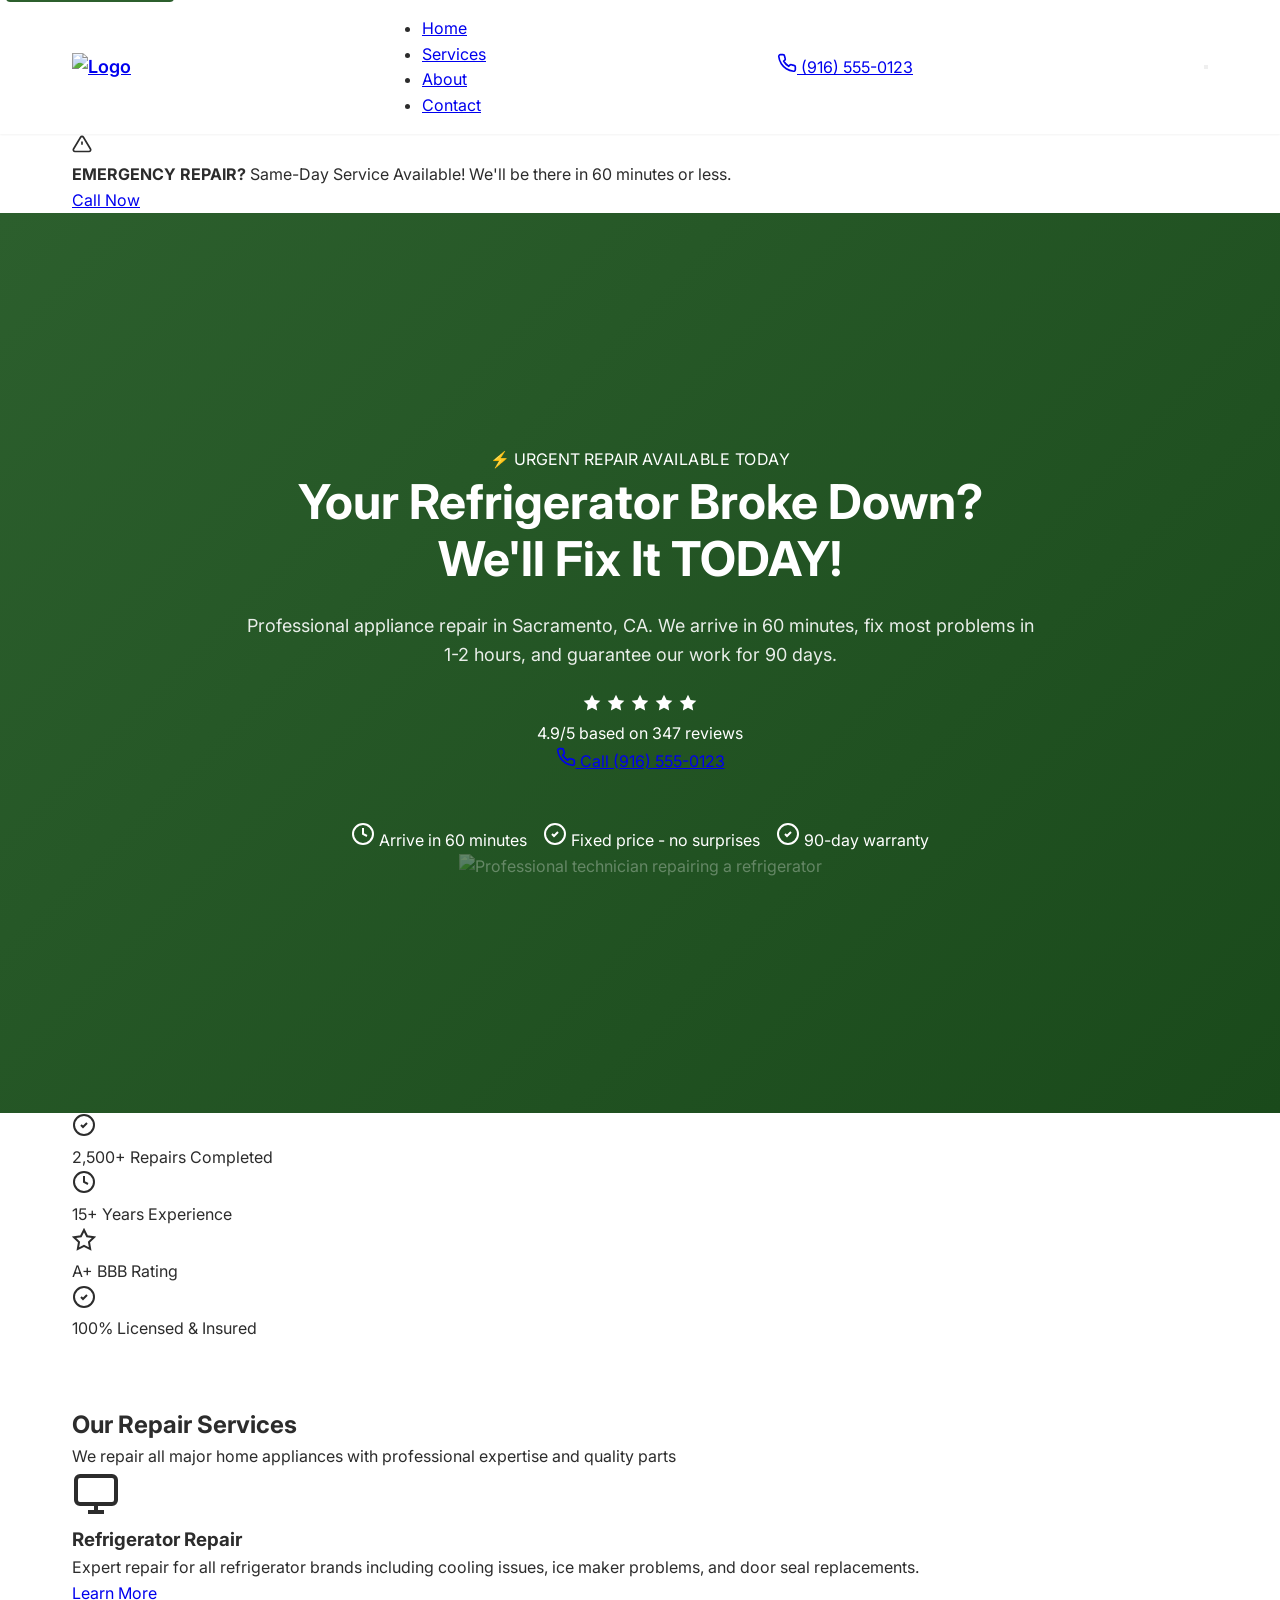
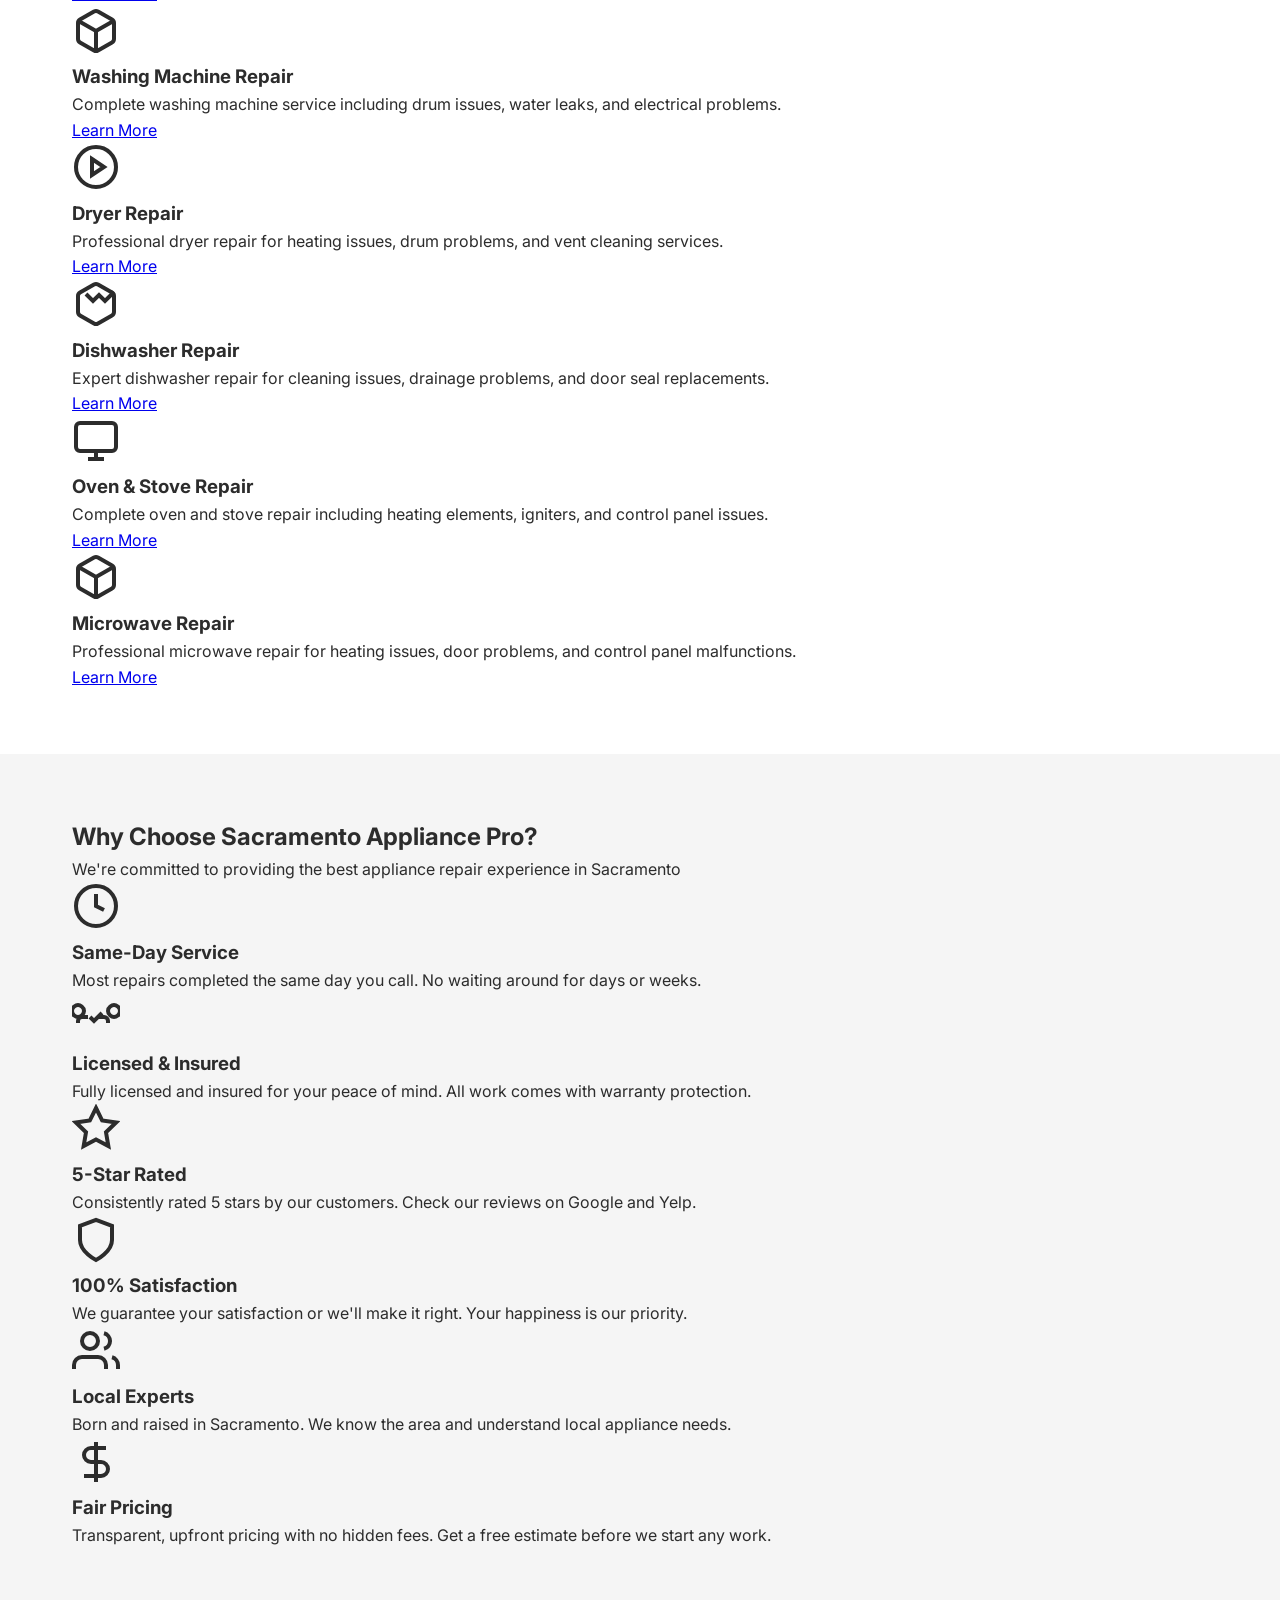
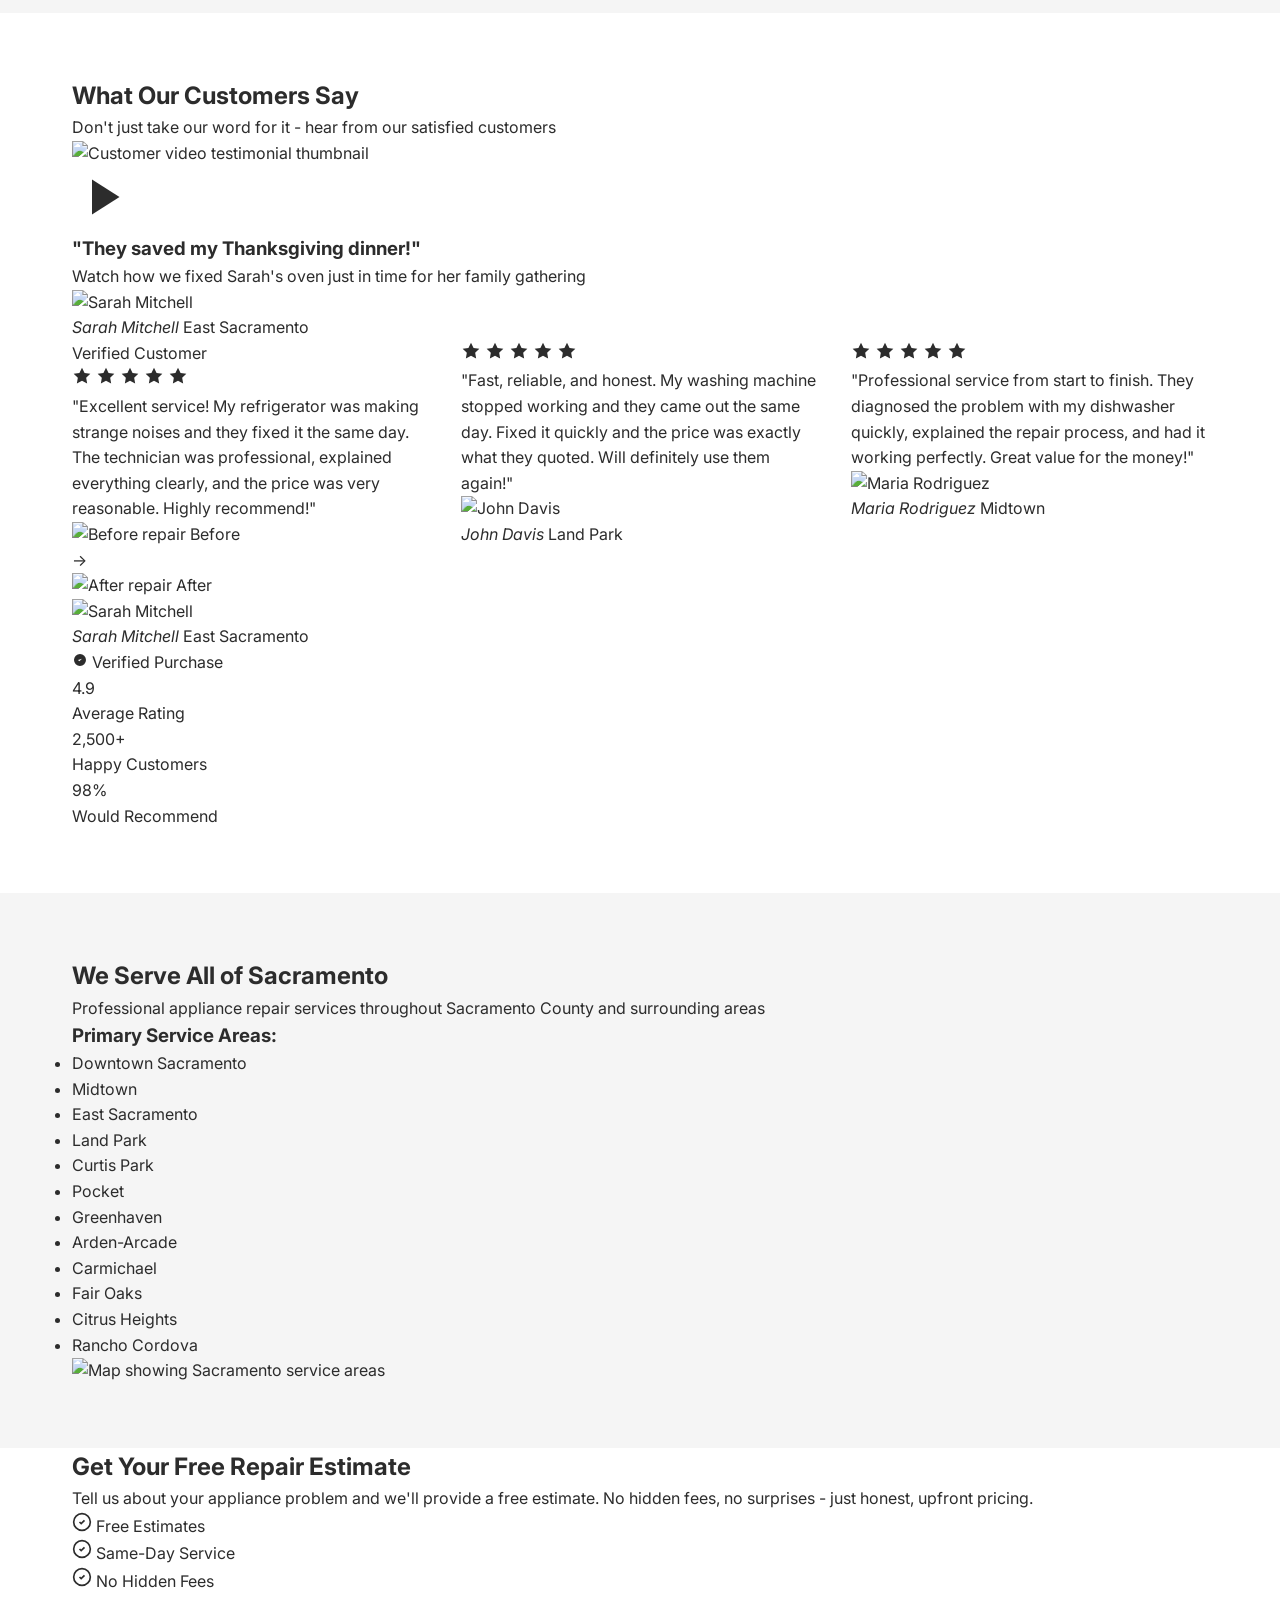
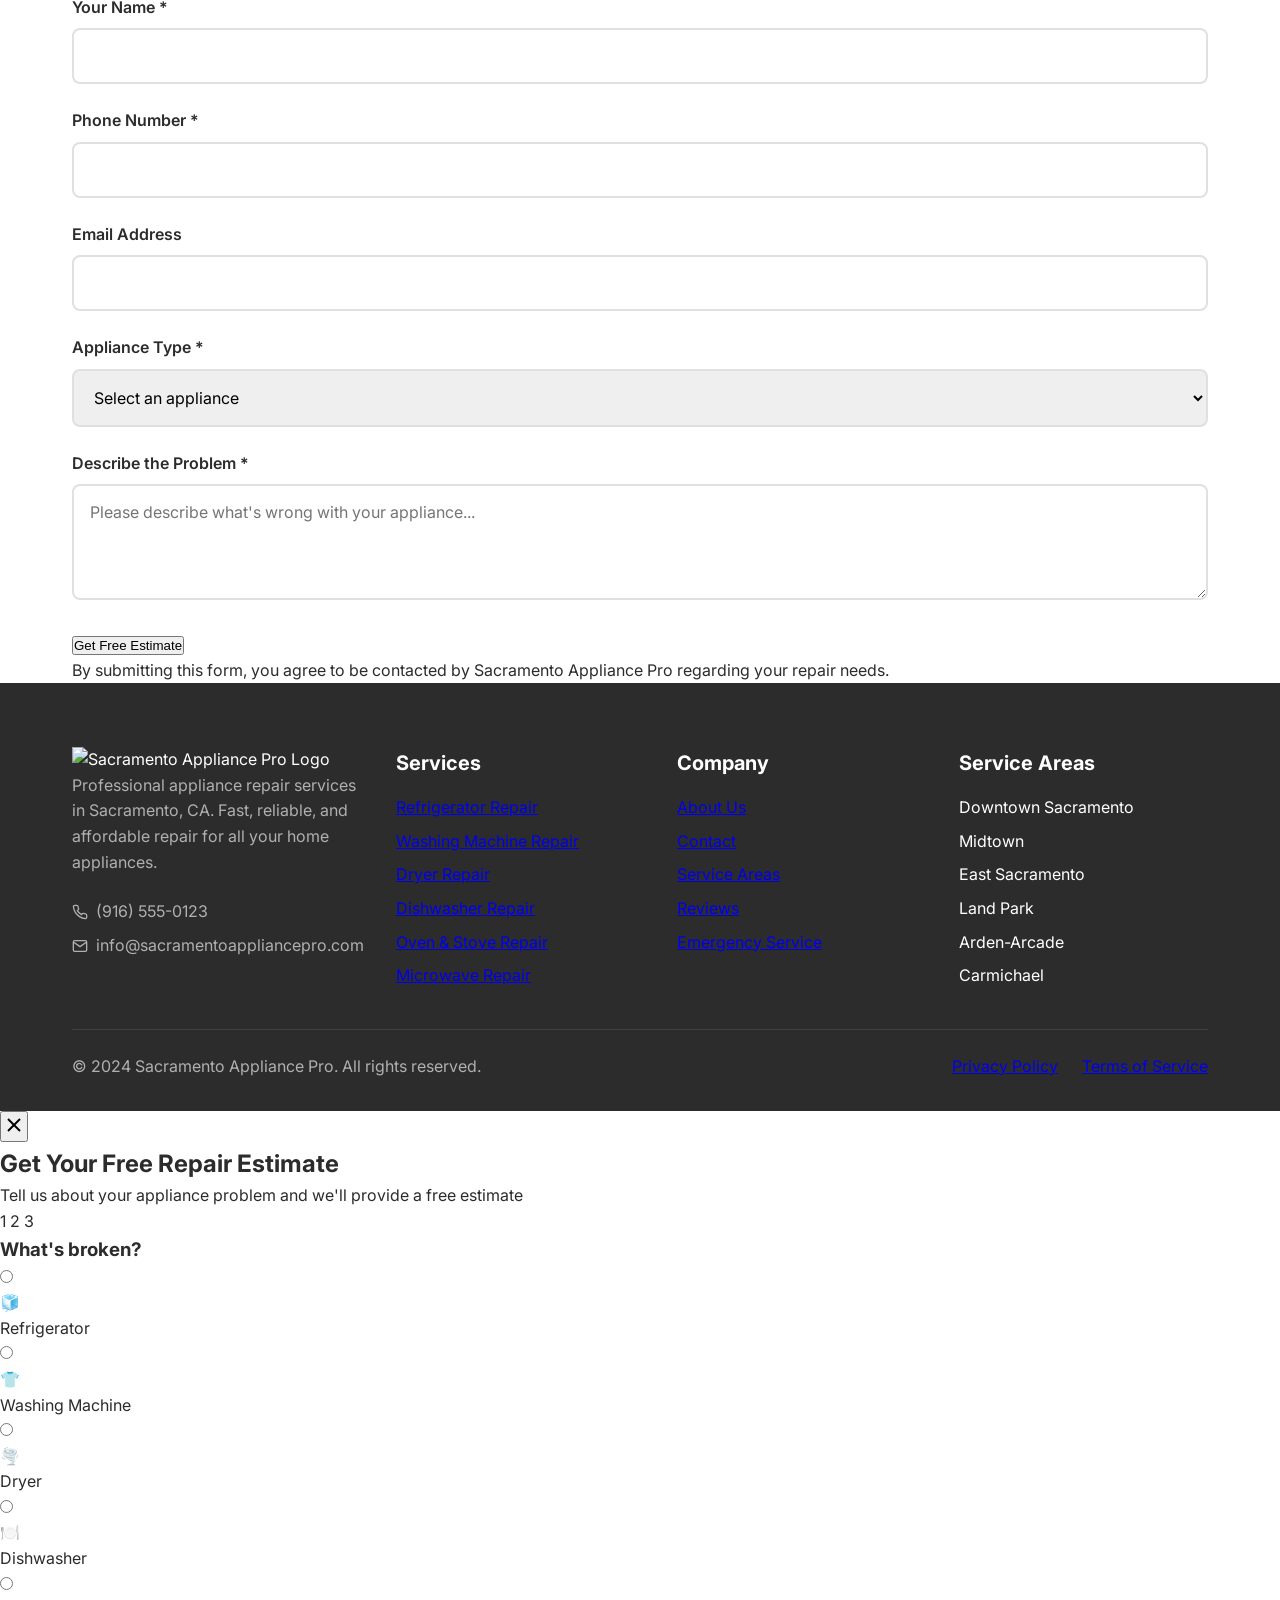
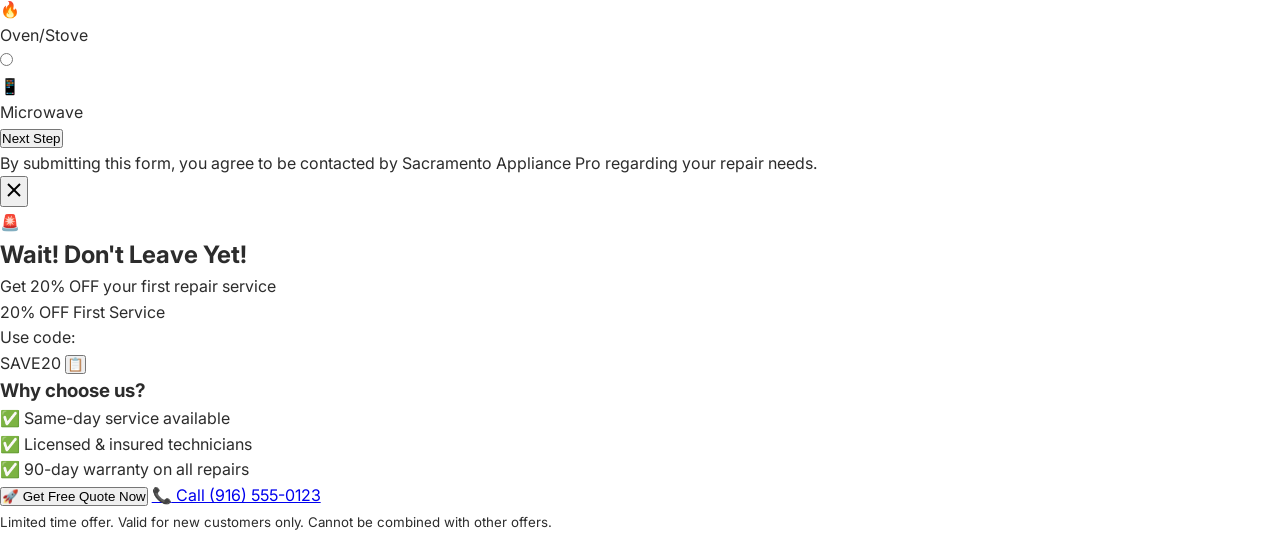
==== commit 24fbc25b: "closed from indexztion" ====
--- a/index.html
+++ b/index.html
@@ -3,65 +3,38 @@
 <head>
     <meta charset="UTF-8">
     <meta name="viewport" content="width=device-width, initial-scale=1.0">
-    <title>Expert Electronic Repair Sacramento | Fast & Reliable Service</title>
-    <meta name="description" content="Professional electronic repair services in Sacramento, CA. TV repair, computer repair, phone repair, and appliance maintenance. Free diagnostics, 6-month warranty, same-day service available.">
-    <meta name="keywords" content="electronic repair sacramento, tv repair sacramento, computer repair sacramento, phone repair sacramento, appliance repair sacramento, electronic repair near me">
-    <meta name="author" content="Sacramento Electronic Repair">
-    <meta name="robots" content="index, follow">
+    <title>Appliance Repair Sacramento | Fast & Reliable Service | Sacramento Appliance Pro</title>
+    <meta name="description" content="Professional appliance repair services in Sacramento, CA. Fast, reliable, and affordable repair for refrigerators, washers, dryers, dishwashers, and more. Same-day service available!">
+    <meta name="keywords" content="appliance repair Sacramento, electronics repair near me, Sacramento appliance service, refrigerator repair, washing machine repair">
+    <meta name="author" content="Sacramento Appliance Pro">
+    <meta name="robots" content="noindex, nofollow">
     
-    <!-- Open Graph Meta Tags -->
-    <meta property="og:title" content="Expert Electronic Repair Sacramento | Fast & Reliable Service">
-    <meta property="og:description" content="Professional electronic repair services in Sacramento, CA. Free diagnostics, 6-month warranty, same-day service available.">
+    <!-- Open Graph / Facebook -->
     <meta property="og:type" content="website">
-    <meta property="og:url" content="https://sacramentoelectronicrepair.com">
-    <meta property="og:image" content="https://sacramentoelectronicrepair.com/assets/images/hero-repair.jpg">
-    <meta property="og:site_name" content="Sacramento Electronic Repair">
+    <meta property="og:url" content="https://sacramentoappliancepro.com/">
+    <meta property="og:title" content="Appliance Repair Sacramento | Fast & Reliable Service">
+    <meta property="og:description" content="Professional appliance repair services in Sacramento, CA. Fast, reliable, and affordable repair for all your home appliances.">
+    <meta property="og:image" content="https://sacramentoappliancepro.com/assets/images/og-image.jpg">
     
-    <!-- Twitter Card Meta Tags -->
-    <meta name="twitter:card" content="summary_large_image">
-    <meta name="twitter:title" content="Expert Electronic Repair Sacramento">
-    <meta name="twitter:description" content="Professional electronic repair services in Sacramento, CA. Free diagnostics, 6-month warranty, same-day service available.">
-    <meta name="twitter:image" content="https://sacramentoelectronicrepair.com/assets/images/hero-repair.jpg">
+    <!-- Twitter -->
+    <meta property="twitter:card" content="summary_large_image">
+    <meta property="twitter:url" content="https://sacramentoappliancepro.com/">
+    <meta property="twitter:title" content="Appliance Repair Sacramento | Fast & Reliable Service">
+    <meta property="twitter:description" content="Professional appliance repair services in Sacramento, CA. Fast, reliable, and affordable repair for all your home appliances.">
+    <meta property="twitter:image" content="https://sacramentoappliancepro.com/assets/images/og-image.jpg">
     
-    <!-- Canonical URL -->
-    <link rel="canonical" href="https://sacramentoelectronicrepair.com">
-    
-    <!-- Favicon -->
-    <link rel="icon" type="image/x-icon" href="/favicon.ico">
-    <link rel="apple-touch-icon" sizes="180x180" href="/apple-touch-icon.png">
-    
-    <!-- Preload Critical Resources -->
-    <link rel="preload" href="assets/css/styles.css" as="style">
-    <link rel="preload" href="assets/js/script.js" as="script">
-    <link rel="preload" href="assets/fonts/roboto.woff2" as="font" type="font/woff2" crossorigin>
-    
-    <!-- DNS Prefetch -->
-    <link rel="dns-prefetch" href="//fonts.googleapis.com">
-    <link rel="dns-prefetch" href="//www.googletagmanager.com">
-    <link rel="dns-prefetch" href="//connect.facebook.net">
-    
-    <!-- Preconnect to external domains -->
-    <link rel="preconnect" href="https://fonts.googleapis.com">
-    <link rel="preconnect" href="https://fonts.gstatic.com" crossorigin>
-    
-    <!-- Google Fonts -->
-    <link href="https://fonts.googleapis.com/css2?family=Inter:wght@400;500;600;700;800&display=swap" rel="stylesheet">
-    
-    <!-- CSS -->
-    <link rel="stylesheet" href="assets/css/styles.css">
-    
-    <!-- Schema.org Structured Data -->
+    <!-- Structured Data -->
     <script type="application/ld+json">
     {
         "@context": "https://schema.org",
         "@type": "LocalBusiness",
-        "name": "Sacramento Electronic Repair",
-        "description": "Professional electronic repair services in Sacramento, CA",
-        "url": "https://sacramentoelectronicrepair.com",
-        "telephone": "+19165550123",
+        "name": "Sacramento Appliance Pro",
+        "description": "Professional appliance repair services in Sacramento, CA",
+        "url": "https://sacramentoappliancepro.com",
+        "telephone": "+1-916-555-0123",
         "address": {
             "@type": "PostalAddress",
-            "streetAddress": "123 Main Street",
+            "streetAddress": "1234 Main Street",
             "addressLocality": "Sacramento",
             "addressRegion": "CA",
             "postalCode": "95814",
@@ -69,773 +42,1017 @@
         },
         "geo": {
             "@type": "GeoCoordinates",
-            "latitude": "38.5816",
-            "longitude": "-121.4944"
+            "latitude": 38.5816,
+            "longitude": -121.4944
         },
-        "openingHours": "Mo-Fr 08:00-18:00,Sa 09:00-17:00",
-        "priceRange": "$59-$299",
-        "aggregateRating": {
-            "@type": "AggregateRating",
-            "ratingValue": "4.8",
-            "reviewCount": "127"
-        },
+        "openingHours": "Mo-Fr 08:00-18:00,Sa 09:00-16:00",
         "serviceArea": {
             "@type": "GeoCircle",
             "geoMidpoint": {
                 "@type": "GeoCoordinates",
-                "latitude": "38.5816",
-                "longitude": "-121.4944"
+                "latitude": 38.5816,
+                "longitude": -121.4944
             },
             "geoRadius": "50000"
         },
-        "hasOfferCatalog": {
-            "@type": "OfferCatalog",
-            "name": "Electronic Repair Services",
-            "itemListElement": [
-                {
-                    "@type": "Offer",
-                    "itemOffered": {
-                        "@type": "Service",
-                        "name": "Phone Repair",
-                        "description": "Smartphone and tablet repair services"
-                    },
-                    "price": "59",
-                    "priceCurrency": "USD"
-                },
-                {
-                    "@type": "Offer",
-                    "itemOffered": {
-                        "@type": "Service",
-                        "name": "Computer Repair",
-                        "description": "Desktop and laptop repair services"
-                    },
-                    "price": "79",
-                    "priceCurrency": "USD"
-                }
-            ]
-        }
+        "priceRange": "$$",
+        "image": "https://sacramentoappliancepro.com/assets/images/logo.jpg"
     }
     </script>
     
-    <!-- Schema.org Structured Data -->
-    <script type="application/ld+json">
-    {
-        "@context": "https://schema.org",
-        "@type": "LocalBusiness",
-        "name": "Sacramento Electronic Repair",
-        "description": "Professional electronic repair services in Sacramento, CA",
-        "url": "https://sacramentoelectronicrepair.com",
-        "telephone": "+1-916-555-0123",
-        "address": {
-            "@type": "PostalAddress",
-            "streetAddress": "123 Main Street",
-            "addressLocality": "Sacramento",
-            "addressRegion": "CA",
-            "postalCode": "95814",
-            "addressCountry": "US"
-        },
-        "geo": {
-            "@type": "GeoCoordinates",
-            "latitude": "38.5816",
-            "longitude": "-121.4944"
-        },
-        "openingHours": "Mo-Fr 08:00-18:00,Sa 09:00-16:00",
-        "priceRange": "$50-$500",
-        "serviceArea": {
-            "@type": "GeoCircle",
-            "geoMidpoint": {
-                "@type": "GeoCoordinates",
-                "latitude": "38.5816",
-                "longitude": "-121.4944"
-            },
-            "geoRadius": "25000"
-        },
-        "hasOfferCatalog": {
-            "@type": "OfferCatalog",
-            "name": "Electronic Repair Services",
-            "itemListElement": [
-                {
-                    "@type": "Offer",
-                    "itemOffered": {
-                        "@type": "Service",
-                        "name": "TV Repair",
-                        "description": "Professional television repair services"
-                    }
-                },
-                {
-                    "@type": "Offer",
-                    "itemOffered": {
-                        "@type": "Service",
-                        "name": "Computer Repair",
-                        "description": "Desktop and laptop computer repair services"
-                    }
-                },
-                {
-                    "@type": "Offer",
-                    "itemOffered": {
-                        "@type": "Service",
-                        "name": "Phone Repair",
-                        "description": "Smartphone and tablet repair services"
-                    }
-                }
-            ]
-        },
-        "aggregateRating": {
-            "@type": "AggregateRating",
-            "ratingValue": "4.8",
-            "reviewCount": "127"
-        }
-    }
-    </script>
+    <link rel="canonical" href="https://sacramentoappliancepro.com/">
+    <link rel="stylesheet" href="assets/css/styles.css">
+    <link rel="preconnect" href="https://fonts.googleapis.com">
+    <link rel="preconnect" href="https://fonts.gstatic.com" crossorigin>
+    <link href="https://fonts.googleapis.com/css2?family=Inter:wght@300;400;500;600;700&display=swap" rel="stylesheet">
+    <link rel="icon" type="image/x-icon" href="/favicon.ico">
 </head>
 <body>
-    <!-- Skip to main content link for accessibility -->
-    <a href="#main-content" class="sr-only">Skip to main content</a>
+    <!-- Skip Link for Accessibility -->
+    <a href="#main" class="skip-link">Skip to main content</a>
     
     <!-- Header -->
-    <header class="header">
-        <nav class="nav container">
-            <a href="/" class="logo">🔧 Logo</a>
-            <ul class="nav-menu">
-                <li><a href="/" class="nav-link">Home</a></li>
-                <li><a href="services.html" class="nav-link">Services</a></li>
-                <li><a href="about.html" class="nav-link">About</a></li>
-                <li><a href="reviews.html" class="nav-link">Reviews</a></li>
-                <li><a href="blog.html" class="nav-link">Blog</a></li>
-                <li><a href="contact.html" class="nav-link">Contact</a></li>
-            </ul>
-            <a href="tel:+19165550123" class="phone-btn">📞 (916) 555-0123</a>
-            <button class="mobile-menu-toggle" aria-label="Toggle mobile menu">☰</button>
-        </nav>
+    <header class="header" role="banner">
+        <div class="container">
+            <div class="header__content">
+                <div class="header__logo">
+                    <a href="/" aria-label="Logo">
+                        <img src="https://placehold.co/100x60/1E3A8A/FFFFFF?text=Logo" alt="Logo" width="200" height="60">
+                    </a>
+                </div>
+                
+                <nav class="header__nav" role="navigation" aria-label="Main navigation">
+                    <ul class="nav__list">
+                        <li class="nav__item">
+                            <a href="/" class="nav__link nav__link--active" aria-current="page">Home</a>
+                        </li>
+                        <li class="nav__item">
+                            <a href="services.html" class="nav__link">Services</a>
+                        </li>
+                        <li class="nav__item">
+                            <a href="about.html" class="nav__link">About</a>
+                        </li>
+                        <li class="nav__item">
+                            <a href="contact.html" class="nav__link">Contact</a>
+                        </li>
+                    </ul>
+                </nav>
+                
+                <div class="header__contact">
+                    <a href="tel:+19165550123" class="contact__phone" aria-label="Call us at 916-555-0123">
+                        <svg class="icon" width="20" height="20" viewBox="0 0 24 24" fill="none" stroke="currentColor" stroke-width="2" aria-hidden="true">
+                            <path d="M22 16.92v3a2 2 0 0 1-2.18 2 19.79 19.79 0 0 1-8.63-3.07 19.5 19.5 0 0 1-6-6 19.79 19.79 0 0 1-3.07-8.67A2 2 0 0 1 4.11 2h3a2 2 0 0 1 2 1.72 12.84 12.84 0 0 0 .7 2.81 2 2 0 0 1-.45 2.11L8.09 9.91a16 16 0 0 0 6 6l1.27-1.27a2 2 0 0 1 2.11-.45 12.84 12.84 0 0 0 2.81.7A2 2 0 0 1 22 16.92z"></path>
+                        </svg>
+                        <span>(916) 555-0123</span>
+                    </a>
+                </div>
+                
+                <button class="header__mobile-toggle" aria-label="Toggle mobile menu" aria-expanded="false">
+                    <span class="hamburger"></span>
+                    <span class="hamburger"></span>
+                    <span class="hamburger"></span>
+                </button>
+            </div>
+        </div>
     </header>
-
+    
     <!-- Main Content -->
-    <main id="main-content">
-        <!-- Trust Bar -->
-        <section class="trust-bar">
+    <main id="main" role="main">
+        <!-- Emergency Alert Bar -->
+        <div class="emergency-alert" role="alert" aria-live="polite">
             <div class="container">
-                <div class="trust-badges">
-                    <div class="trust-badge">
-                        <svg viewBox="0 0 24 24"><path d="M12 2l3.09 6.26L22 9.27l-5 4.87 1.18 6.88L12 17.77l-6.18 3.25L7 14.14 2 9.27l6.91-1.01L12 2z"/></svg>
-                        <span>4.8★ (127 Reviews)</span>
-                    </div>
-                    <div class="trust-badge">
-                        <svg viewBox="0 0 24 24"><path d="M9 12l2 2 4-4m6 2a9 9 0 11-18 0 9 9 0 0118 0z"/></svg>
-                        <span>BBB A+ Rating</span>
-                    </div>
-                    <div class="trust-badge">
-                        <svg viewBox="0 0 24 24"><path d="M12 2C6.48 2 2 6.48 2 12s4.48 10 10 10 10-4.48 10-10S17.52 2 12 2zm-2 15l-5-5 1.41-1.41L10 14.17l7.59-7.59L19 8l-9 9z"/></svg>
-                        <span>Google Guaranteed</span>
-                    </div>
-                    <div class="trust-badge">
-                        <svg viewBox="0 0 24 24"><path d="M12 2l3.09 6.26L22 9.27l-5 4.87 1.18 6.88L12 17.77l-6.18 3.25L7 14.14 2 9.27l6.91-1.01L12 2z"/></svg>
-                        <span>8+ Years Experience</span>
-                    </div>
-                </div>
-            </div>
-        </section>
+                <div class="emergency-alert__content">
+                    <div class="emergency-alert__icon">
+                        <svg class="icon" width="20" height="20" viewBox="0 0 24 24" fill="none" stroke="currentColor" stroke-width="2" aria-hidden="true">
+                            <path d="M10.29 3.86L1.82 18a2 2 0 0 0 1.71 3h16.94a2 2 0 0 0 1.71-3L13.71 3.86a2 2 0 0 0-3.42 0z"></path>
+                            <line x1="12" y1="9" x2="12" y2="13"></line>
+                            <line x1="12" y1="17" x2="12.01" y2="17"></line>
+                        </svg>
+                    </div>
+                    <div class="emergency-alert__text">
+                        <strong>EMERGENCY REPAIR?</strong> Same-Day Service Available! We'll be there in 60 minutes or less.
+                    </div>
+                    <div class="emergency-alert__cta">
+                        <a href="tel:+19165550123" class="btn btn--emergency">Call Now</a>
+                    </div>
+                </div>
+            </div>
+        </div>
 
         <!-- Hero Section -->
-        <section class="hero">
-            <video class="hero-video" autoplay muted loop>
-                <source src="assets/videos/repair-hero.mp4" type="video/mp4">
-            </video>
+        <section class="hero" aria-labelledby="hero-title">
             <div class="container">
-                <div class="hero-content">
-                    <div class="hero-text">
-                        <h1>Sacramento's #1 Electronic Repair</h1>
-                        <p class="hero-subtitle">Fast, reliable, and affordable repair services for all your electronic devices. Free diagnostics, 6-month warranty, and same-day service available.</p>
+                <div class="hero__content">
+                    <div class="hero__text">
+                        <div class="hero__urgency">
+                            <span class="hero__urgency-badge">⚡ URGENT REPAIR</span>
+                            <span class="hero__urgency-text">Available Today</span>
+                        </div>
+                        <h1 id="hero-title" class="hero__title">
+                            Your <span class="text--highlight">Refrigerator</span> Broke Down?<br>
+                            We'll Fix It <span class="text--highlight">TODAY!</span>
+                        </h1>
+                        <p class="hero__subtitle">
+                            Professional appliance repair in Sacramento, CA. We arrive in 60 minutes, 
+                            fix most problems in 1-2 hours, and guarantee our work for 90 days.
+                        </p>
+                        <div class="hero__social-proof">
+                            <div class="hero__rating">
+                                <div class="hero__stars">
+                                    <svg class="star" width="20" height="20" viewBox="0 0 24 24" fill="currentColor" aria-hidden="true">
+                                        <path d="M12 2l3.09 6.26L22 9.27l-5 4.87 1.18 6.88L12 17.77l-6.18 3.25L7 14.14 2 9.27l6.91-1.01L12 2z"></path>
+                                    </svg>
+                                    <svg class="star" width="20" height="20" viewBox="0 0 24 24" fill="currentColor" aria-hidden="true">
+                                        <path d="M12 2l3.09 6.26L22 9.27l-5 4.87 1.18 6.88L12 17.77l-6.18 3.25L7 14.14 2 9.27l6.91-1.01L12 2z"></path>
+                                    </svg>
+                                    <svg class="star" width="20" height="20" viewBox="0 0 24 24" fill="currentColor" aria-hidden="true">
+                                        <path d="M12 2l3.09 6.26L22 9.27l-5 4.87 1.18 6.88L12 17.77l-6.18 3.25L7 14.14 2 9.27l6.91-1.01L12 2z"></path>
+                                    </svg>
+                                    <svg class="star" width="20" height="20" viewBox="0 0 24 24" fill="currentColor" aria-hidden="true">
+                                        <path d="M12 2l3.09 6.26L22 9.27l-5 4.87 1.18 6.88L12 17.77l-6.18 3.25L7 14.14 2 9.27l6.91-1.01L12 2z"></path>
+                                    </svg>
+                                    <svg class="star" width="20" height="20" viewBox="0 0 24 24" fill="currentColor" aria-hidden="true">
+                                        <path d="M12 2l3.09 6.26L22 9.27l-5 4.87 1.18 6.88L12 17.77l-6.18 3.25L7 14.14 2 9.27l6.91-1.01L12 2z"></path>
+                                    </svg>
+                                </div>
+                                <span class="hero__rating-text">4.9/5 based on 347 reviews</span>
+                            </div>
+                        </div>
+                        <div class="hero__actions">
+                            <a href="tel:+19165550123" class="btn btn--primary btn--large btn--pulse">
+                                <svg class="icon" width="20" height="20" viewBox="0 0 24 24" fill="none" stroke="currentColor" stroke-width="2" aria-hidden="true">
+                                    <path d="M22 16.92v3a2 2 0 0 1-2.18 2 19.79 19.79 0 0 1-8.63-3.07 19.5 19.5 0 0 1-6-6 19.79 19.79 0 0 1-3.07-8.67A2 2 0 0 1 4.11 2h3a2 2 0 0 1 2 1.72 12.84 12.84 0 0 0 .7 2.81 2 2 0 0 1-.45 2.11L8.09 9.91a16 16 0 0 0 6 6l1.27-1.27a2 2 0 0 1 2.11-.45 12.84 12.84 0 0 0 2.81.7A2 2 0 0 1 22 16.92z"></path>
+                                </svg>
+                                Call (916) 555-0123
+                            </a>
+                        </div>
+                        <div class="hero__features">
+                            <div class="feature">
+                                <svg class="icon" width="24" height="24" viewBox="0 0 24 24" fill="none" stroke="currentColor" stroke-width="2" aria-hidden="true">
+                                    <circle cx="12" cy="12" r="10"></circle>
+                                    <polyline points="12,6 12,12 16,14"></polyline>
+                                </svg>
+                                <span>Arrive in 60 minutes</span>
+                            </div>
+                            <div class="feature">
+                                <svg class="icon" width="24" height="24" viewBox="0 0 24 24" fill="none" stroke="currentColor" stroke-width="2" aria-hidden="true">
+                                    <path d="M9 12l2 2 4-4"></path>
+                                    <circle cx="12" cy="12" r="10"></circle>
+                                </svg>
+                                <span>Fixed price - no surprises</span>
+                            </div>
+                            <div class="feature">
+                                <svg class="icon" width="24" height="24" viewBox="0 0 24 24" fill="none" stroke="currentColor" stroke-width="2" aria-hidden="true">
+                                    <path d="M9 12l2 2 4-4"></path>
+                                    <circle cx="12" cy="12" r="10"></circle>
+                                </svg>
+                                <span>90-day warranty</span>
+                            </div>
+                        </div>
+                    </div>
+                    <div class="hero__image">
+                        <img src="https://placehold.co/600x400/1E3A8A/FFFFFF?text=Professional+Appliance+Repair" alt="Professional technician repairing a refrigerator" width="600" height="400" loading="eager">
+                    </div>
+                </div>
+            </div>
+        </section>
+        
+        <!-- Trust Bar -->
+        <section class="trust-bar" aria-label="Trust indicators">
+            <div class="container">
+                <div class="trust-bar__content">
+                    <div class="trust-bar__item">
+                        <div class="trust-bar__icon">
+                            <svg class="icon" width="24" height="24" viewBox="0 0 24 24" fill="none" stroke="currentColor" stroke-width="2" aria-hidden="true">
+                                <path d="M9 12l2 2 4-4"></path>
+                                <circle cx="12" cy="12" r="10"></circle>
+                            </svg>
+                        </div>
+                        <div class="trust-bar__text">
+                            <span class="trust-bar__number">2,500+</span>
+                            <span class="trust-bar__label">Repairs Completed</span>
+                        </div>
+                    </div>
+                    <div class="trust-bar__item">
+                        <div class="trust-bar__icon">
+                            <svg class="icon" width="24" height="24" viewBox="0 0 24 24" fill="none" stroke="currentColor" stroke-width="2" aria-hidden="true">
+                                <circle cx="12" cy="12" r="10"></circle>
+                                <polyline points="12,6 12,12 16,14"></polyline>
+                            </svg>
+                        </div>
+                        <div class="trust-bar__text">
+                            <span class="trust-bar__number">15+</span>
+                            <span class="trust-bar__label">Years Experience</span>
+                        </div>
+                    </div>
+                    <div class="trust-bar__item">
+                        <div class="trust-bar__icon">
+                            <svg class="icon" width="24" height="24" viewBox="0 0 24 24" fill="none" stroke="currentColor" stroke-width="2" aria-hidden="true">
+                                <path d="M12 2l3.09 6.26L22 9.27l-5 4.87 1.18 6.88L12 17.77l-6.18 3.25L7 14.14 2 9.27l6.91-1.01L12 2z"></path>
+                            </svg>
+                        </div>
+                        <div class="trust-bar__text">
+                            <span class="trust-bar__number">A+</span>
+                            <span class="trust-bar__label">BBB Rating</span>
+                        </div>
+                    </div>
+                    <div class="trust-bar__item">
+                        <div class="trust-bar__icon">
+                            <svg class="icon" width="24" height="24" viewBox="0 0 24 24" fill="none" stroke="currentColor" stroke-width="2" aria-hidden="true">
+                                <path d="M9 12l2 2 4-4"></path>
+                                <circle cx="12" cy="12" r="10"></circle>
+                            </svg>
+                        </div>
+                        <div class="trust-bar__text">
+                            <span class="trust-bar__number">100%</span>
+                            <span class="trust-bar__label">Licensed & Insured</span>
+                        </div>
+                    </div>
+                </div>
+            </div>
+        </section>
+        
+        <!-- Services Overview -->
+        <section class="services-overview" aria-labelledby="services-title">
+            <div class="container">
+                <div class="section__header">
+                    <h2 id="services-title" class="section__title">Our Repair Services</h2>
+                    <p class="section__subtitle">We repair all major home appliances with professional expertise and quality parts</p>
+                </div>
+                
+                <div class="services__grid">
+                    <article class="service__card">
+                        <div class="service__icon">
+                            <svg class="icon" width="48" height="48" viewBox="0 0 24 24" fill="none" stroke="currentColor" stroke-width="2" aria-hidden="true">
+                                <rect x="2" y="3" width="20" height="14" rx="2" ry="2"></rect>
+                                <line x1="8" y1="21" x2="16" y2="21"></line>
+                                <line x1="12" y1="17" x2="12" y2="21"></line>
+                            </svg>
+                        </div>
+                        <h3 class="service__title">Refrigerator Repair</h3>
+                        <p class="service__description">Expert repair for all refrigerator brands including cooling issues, ice maker problems, and door seal replacements.</p>
+                        <a href="services.html#refrigerator" class="service__link">Learn More</a>
+                    </article>
+                    
+                    <article class="service__card">
+                        <div class="service__icon">
+                            <svg class="icon" width="48" height="48" viewBox="0 0 24 24" fill="none" stroke="currentColor" stroke-width="2" aria-hidden="true">
+                                <path d="M21 16V8a2 2 0 0 0-1-1.73l-7-4a2 2 0 0 0-2 0l-7 4A2 2 0 0 0 3 8v8a2 2 0 0 0 1 1.73l7 4a2 2 0 0 0 2 0l7-4A2 2 0 0 0 21 16z"></path>
+                                <polyline points="3.27,6.96 12,12.01 20.73,6.96"></polyline>
+                                <line x1="12" y1="22.08" x2="12" y2="12"></line>
+                            </svg>
+                        </div>
+                        <h3 class="service__title">Washing Machine Repair</h3>
+                        <p class="service__description">Complete washing machine service including drum issues, water leaks, and electrical problems.</p>
+                        <a href="services.html#washing-machine" class="service__link">Learn More</a>
+                    </article>
+                    
+                    <article class="service__card">
+                        <div class="service__icon">
+                            <svg class="icon" width="48" height="48" viewBox="0 0 24 24" fill="none" stroke="currentColor" stroke-width="2" aria-hidden="true">
+                                <circle cx="12" cy="12" r="10"></circle>
+                                <polygon points="10,8 16,12 10,16 10,8"></polygon>
+                            </svg>
+                        </div>
+                        <h3 class="service__title">Dryer Repair</h3>
+                        <p class="service__description">Professional dryer repair for heating issues, drum problems, and vent cleaning services.</p>
+                        <a href="services.html#dryer" class="service__link">Learn More</a>
+                    </article>
+                    
+                    <article class="service__card">
+                        <div class="service__icon">
+                            <svg class="icon" width="48" height="48" viewBox="0 0 24 24" fill="none" stroke="currentColor" stroke-width="2" aria-hidden="true">
+                                <path d="M21 16V8a2 2 0 0 0-1-1.73l-7-4a2 2 0 0 0-2 0l-7 4A2 2 0 0 0 3 8v8a2 2 0 0 0 1 1.73l7 4a2 2 0 0 0 2 0l7-4A2 2 0 0 0 21 16z"></path>
+                                <polyline points="7,7 10.5,10.5 13.5,7.5 16.5,10.5 21,6"></polyline>
+                            </svg>
+                        </div>
+                        <h3 class="service__title">Dishwasher Repair</h3>
+                        <p class="service__description">Expert dishwasher repair for cleaning issues, drainage problems, and door seal replacements.</p>
+                        <a href="services.html#dishwasher" class="service__link">Learn More</a>
+                    </article>
+                    
+                    <article class="service__card">
+                        <div class="service__icon">
+                            <svg class="icon" width="48" height="48" viewBox="0 0 24 24" fill="none" stroke="currentColor" stroke-width="2" aria-hidden="true">
+                                <rect x="2" y="3" width="20" height="14" rx="2" ry="2"></rect>
+                                <line x1="8" y1="21" x2="16" y2="21"></line>
+                                <line x1="12" y1="17" x2="12" y2="21"></line>
+                            </svg>
+                        </div>
+                        <h3 class="service__title">Oven & Stove Repair</h3>
+                        <p class="service__description">Complete oven and stove repair including heating elements, igniters, and control panel issues.</p>
+                        <a href="services.html#oven-stove" class="service__link">Learn More</a>
+                    </article>
+                    
+                    <article class="service__card">
+                        <div class="service__icon">
+                            <svg class="icon" width="48" height="48" viewBox="0 0 24 24" fill="none" stroke="currentColor" stroke-width="2" aria-hidden="true">
+                                <path d="M21 16V8a2 2 0 0 0-1-1.73l-7-4a2 2 0 0 0-2 0l-7 4A2 2 0 0 0 3 8v8a2 2 0 0 0 1 1.73l7 4a2 2 0 0 0 2 0l7-4A2 2 0 0 0 21 16z"></path>
+                                <polyline points="3.27,6.96 12,12.01 20.73,6.96"></polyline>
+                                <line x1="12" y1="22.08" x2="12" y2="12"></line>
+                            </svg>
+                        </div>
+                        <h3 class="service__title">Microwave Repair</h3>
+                        <p class="service__description">Professional microwave repair for heating issues, door problems, and control panel malfunctions.</p>
+                        <a href="services.html#microwave" class="service__link">Learn More</a>
+                    </article>
+                </div>
+            </div>
+        </section>
+        
+        <!-- Why Choose Us -->
+        <section class="why-choose-us" aria-labelledby="why-title">
+            <div class="container">
+                <div class="section__header">
+                    <h2 id="why-title" class="section__title">Why Choose Sacramento Appliance Pro?</h2>
+                    <p class="section__subtitle">We're committed to providing the best appliance repair experience in Sacramento</p>
+                </div>
+                
+                <div class="features__grid">
+                    <div class="feature__item">
+                        <div class="feature__icon">
+                            <svg class="icon" width="48" height="48" viewBox="0 0 24 24" fill="none" stroke="currentColor" stroke-width="2" aria-hidden="true">
+                                <circle cx="12" cy="12" r="10"></circle>
+                                <polyline points="12,6 12,12 16,14"></polyline>
+                            </svg>
+                        </div>
+                        <h3 class="feature__title">Same-Day Service</h3>
+                        <p class="feature__description">Most repairs completed the same day you call. No waiting around for days or weeks.</p>
+                    </div>
+                    
+                    <div class="feature__item">
+                        <div class="feature__icon">
+                            <svg class="icon" width="48" height="48" viewBox="0 0 24 24" fill="none" stroke="currentColor" stroke-width="2" aria-hidden="true">
+                                <path d="M9 12l2 2 4-4"></path>
+                                <path d="M21 12c-1 0-3-1-3-3s2-3 3-3 3 1 3 3-2 3-3 3"></path>
+                                <path d="M3 12c1 0 3-1 3-3s-2-3-3-3-3 1-3 3 2 3 3 3"></path>
+                                <path d="M13 12h3a2 2 0 0 1 2 2v1"></path>
+                                <path d="M8 12H5a2 2 0 0 0-2 2v1"></path>
+                            </svg>
+                        </div>
+                        <h3 class="feature__title">Licensed & Insured</h3>
+                        <p class="feature__description">Fully licensed and insured for your peace of mind. All work comes with warranty protection.</p>
+                    </div>
+                    
+                    <div class="feature__item">
+                        <div class="feature__icon">
+                            <svg class="icon" width="48" height="48" viewBox="0 0 24 24" fill="none" stroke="currentColor" stroke-width="2" aria-hidden="true">
+                                <path d="M12 2l3.09 6.26L22 9.27l-5 4.87 1.18 6.88L12 17.77l-6.18 3.25L7 14.14 2 9.27l6.91-1.01L12 2z"></path>
+                            </svg>
+                        </div>
+                        <h3 class="feature__title">5-Star Rated</h3>
+                        <p class="feature__description">Consistently rated 5 stars by our customers. Check our reviews on Google and Yelp.</p>
+                    </div>
+                    
+                    <div class="feature__item">
+                        <div class="feature__icon">
+                            <svg class="icon" width="48" height="48" viewBox="0 0 24 24" fill="none" stroke="currentColor" stroke-width="2" aria-hidden="true">
+                                <path d="M12 22s8-4 8-10V5l-8-3-8 3v7c0 6 8 10 8 10z"></path>
+                            </svg>
+                        </div>
+                        <h3 class="feature__title">100% Satisfaction</h3>
+                        <p class="feature__description">We guarantee your satisfaction or we'll make it right. Your happiness is our priority.</p>
+                    </div>
+                    
+                    <div class="feature__item">
+                        <div class="feature__icon">
+                            <svg class="icon" width="48" height="48" viewBox="0 0 24 24" fill="none" stroke="currentColor" stroke-width="2" aria-hidden="true">
+                                <path d="M17 21v-2a4 4 0 0 0-4-4H5a4 4 0 0 0-4 4v2"></path>
+                                <circle cx="9" cy="7" r="4"></circle>
+                                <path d="M23 21v-2a4 4 0 0 0-3-3.87"></path>
+                                <path d="M16 3.13a4 4 0 0 1 0 7.75"></path>
+                            </svg>
+                        </div>
+                        <h3 class="feature__title">Local Experts</h3>
+                        <p class="feature__description">Born and raised in Sacramento. We know the area and understand local appliance needs.</p>
+                    </div>
+                    
+                    <div class="feature__item">
+                        <div class="feature__icon">
+                            <svg class="icon" width="48" height="48" viewBox="0 0 24 24" fill="none" stroke="currentColor" stroke-width="2" aria-hidden="true">
+                                <path d="M12 2v20M17 5H9.5a3.5 3.5 0 0 0 0 7h5a3.5 3.5 0 0 1 0 7H6"></path>
+                            </svg>
+                        </div>
+                        <h3 class="feature__title">Fair Pricing</h3>
+                        <p class="feature__description">Transparent, upfront pricing with no hidden fees. Get a free estimate before we start any work.</p>
+                    </div>
+                </div>
+            </div>
+        </section>
+        
+        <!-- Enhanced Testimonials -->
+        <section class="testimonials" aria-labelledby="testimonials-title">
+            <div class="container">
+                <div class="section__header">
+                    <h2 id="testimonials-title" class="section__title">What Our Customers Say</h2>
+                    <p class="section__subtitle">Don't just take our word for it - hear from our satisfied customers</p>
+                </div>
+                
+                <!-- Video Testimonial -->
+                <div class="testimonials__video">
+                    <div class="testimonial__video-card">
+                        <div class="testimonial__video-thumbnail">
+                            <img src="https://placehold.co/400x225/1E40AF/FFFFFF?text=Customer+Video+Testimonial" alt="Customer video testimonial thumbnail" width="400" height="225">
+                            <div class="testimonial__video-play">
+                                <svg class="icon" width="60" height="60" viewBox="0 0 24 24" fill="currentColor" aria-hidden="true">
+                                    <path d="M8 5v14l11-7z"></path>
+                                </svg>
+                            </div>
+                        </div>
+                        <div class="testimonial__video-content">
+                            <h3 class="testimonial__video-title">"They saved my Thanksgiving dinner!"</h3>
+                            <p class="testimonial__video-text">Watch how we fixed Sarah's oven just in time for her family gathering</p>
+                            <div class="testimonial__video-author">
+                                <img src="https://placehold.co/40x40/1E40AF/FFFFFF?text=SM" alt="Sarah Mitchell" width="40" height="40" class="testimonial__video-avatar">
+                                <div class="testimonial__video-info">
+                                    <cite class="testimonial__video-name">Sarah Mitchell</cite>
+                                    <span class="testimonial__video-location">East Sacramento</span>
+                                </div>
+                            </div>
+                        </div>
+                    </div>
+                </div>
+                
+                <!-- Enhanced Testimonials Grid -->
+                <div class="testimonials__grid">
+                    <article class="testimonial__card testimonial__card--featured">
+                        <div class="testimonial__badge">Verified Customer</div>
+                        <div class="testimonial__content">
+                            <div class="testimonial__stars" aria-label="5 star rating">
+                                <svg class="star" width="20" height="20" viewBox="0 0 24 24" fill="currentColor" aria-hidden="true">
+                                    <path d="M12 2l3.09 6.26L22 9.27l-5 4.87 1.18 6.88L12 17.77l-6.18 3.25L7 14.14 2 9.27l6.91-1.01L12 2z"></path>
+                                </svg>
+                                <svg class="star" width="20" height="20" viewBox="0 0 24 24" fill="currentColor" aria-hidden="true">
+                                    <path d="M12 2l3.09 6.26L22 9.27l-5 4.87 1.18 6.88L12 17.77l-6.18 3.25L7 14.14 2 9.27l6.91-1.01L12 2z"></path>
+                                </svg>
+                                <svg class="star" width="20" height="20" viewBox="0 0 24 24" fill="currentColor" aria-hidden="true">
+                                    <path d="M12 2l3.09 6.26L22 9.27l-5 4.87 1.18 6.88L12 17.77l-6.18 3.25L7 14.14 2 9.27l6.91-1.01L12 2z"></path>
+                                </svg>
+                                <svg class="star" width="20" height="20" viewBox="0 0 24 24" fill="currentColor" aria-hidden="true">
+                                    <path d="M12 2l3.09 6.26L22 9.27l-5 4.87 1.18 6.88L12 17.77l-6.18 3.25L7 14.14 2 9.27l6.91-1.01L12 2z"></path>
+                                </svg>
+                                <svg class="star" width="20" height="20" viewBox="0 0 24 24" fill="currentColor" aria-hidden="true">
+                                    <path d="M12 2l3.09 6.26L22 9.27l-5 4.87 1.18 6.88L12 17.77l-6.18 3.25L7 14.14 2 9.27l6.91-1.01L12 2z"></path>
+                                </svg>
+                            </div>
+                            <blockquote class="testimonial__text">
+                                "Excellent service! My refrigerator was making strange noises and they fixed it the same day. 
+                                The technician was professional, explained everything clearly, and the price was very reasonable. 
+                                Highly recommend!"
+                            </blockquote>
+                            <div class="testimonial__before-after">
+                                <div class="testimonial__before">
+                                    <img src="https://placehold.co/80x60/DC2626/FFFFFF?text=Before" alt="Before repair" width="80" height="60">
+                                    <span class="testimonial__label">Before</span>
+                                </div>
+                                <div class="testimonial__arrow">→</div>
+                                <div class="testimonial__after">
+                                    <img src="https://placehold.co/80x60/10B981/FFFFFF?text=After" alt="After repair" width="80" height="60">
+                                    <span class="testimonial__label">After</span>
+                                </div>
+                            </div>
+                        </div>
+                        <div class="testimonial__author">
+                            <img src="https://placehold.co/60x60/1E40AF/FFFFFF?text=SM" alt="Sarah Mitchell" width="60" height="60" class="testimonial__avatar">
+                            <div class="testimonial__info">
+                                <cite class="testimonial__name">Sarah Mitchell</cite>
+                                <span class="testimonial__location">East Sacramento</span>
+                                <div class="testimonial__verified">
+                                    <svg class="icon" width="16" height="16" viewBox="0 0 24 24" fill="currentColor" aria-hidden="true">
+                                        <path d="M9 12l2 2 4-4m6 2a9 9 0 11-18 0 9 9 0 0118 0z"></path>
+                                    </svg>
+                                    Verified Purchase
+                                </div>
+                            </div>
+                        </div>
+                    </article>
+                    
+                    <article class="testimonial__card">
+                        <div class="testimonial__content">
+                            <div class="testimonial__stars" aria-label="5 star rating">
+                                <svg class="star" width="20" height="20" viewBox="0 0 24 24" fill="currentColor" aria-hidden="true">
+                                    <path d="M12 2l3.09 6.26L22 9.27l-5 4.87 1.18 6.88L12 17.77l-6.18 3.25L7 14.14 2 9.27l6.91-1.01L12 2z"></path>
+                                </svg>
+                                <svg class="star" width="20" height="20" viewBox="0 0 24 24" fill="currentColor" aria-hidden="true">
+                                    <path d="M12 2l3.09 6.26L22 9.27l-5 4.87 1.18 6.88L12 17.77l-6.18 3.25L7 14.14 2 9.27l6.91-1.01L12 2z"></path>
+                                </svg>
+                                <svg class="star" width="20" height="20" viewBox="0 0 24 24" fill="currentColor" aria-hidden="true">
+                                    <path d="M12 2l3.09 6.26L22 9.27l-5 4.87 1.18 6.88L12 17.77l-6.18 3.25L7 14.14 2 9.27l6.91-1.01L12 2z"></path>
+                                </svg>
+                                <svg class="star" width="20" height="20" viewBox="0 0 24 24" fill="currentColor" aria-hidden="true">
+                                    <path d="M12 2l3.09 6.26L22 9.27l-5 4.87 1.18 6.88L12 17.77l-6.18 3.25L7 14.14 2 9.27l6.91-1.01L12 2z"></path>
+                                </svg>
+                                <svg class="star" width="20" height="20" viewBox="0 0 24 24" fill="currentColor" aria-hidden="true">
+                                    <path d="M12 2l3.09 6.26L22 9.27l-5 4.87 1.18 6.88L12 17.77l-6.18 3.25L7 14.14 2 9.27l6.91-1.01L12 2z"></path>
+                                </svg>
+                            </div>
+                            <blockquote class="testimonial__text">
+                                "Fast, reliable, and honest. My washing machine stopped working and they came out the same day. 
+                                Fixed it quickly and the price was exactly what they quoted. Will definitely use them again!"
+                            </blockquote>
+                        </div>
+                        <div class="testimonial__author">
+                            <img src="https://placehold.co/60x60/1E40AF/FFFFFF?text=JD" alt="John Davis" width="60" height="60" class="testimonial__avatar">
+                            <div class="testimonial__info">
+                                <cite class="testimonial__name">John Davis</cite>
+                                <span class="testimonial__location">Land Park</span>
+                            </div>
+                        </div>
+                    </article>
+                    
+                    <article class="testimonial__card">
+                        <div class="testimonial__content">
+                            <div class="testimonial__stars" aria-label="5 star rating">
+                                <svg class="star" width="20" height="20" viewBox="0 0 24 24" fill="currentColor" aria-hidden="true">
+                                    <path d="M12 2l3.09 6.26L22 9.27l-5 4.87 1.18 6.88L12 17.77l-6.18 3.25L7 14.14 2 9.27l6.91-1.01L12 2z"></path>
+                                </svg>
+                                <svg class="star" width="20" height="20" viewBox="0 0 24 24" fill="currentColor" aria-hidden="true">
+                                    <path d="M12 2l3.09 6.26L22 9.27l-5 4.87 1.18 6.88L12 17.77l-6.18 3.25L7 14.14 2 9.27l6.91-1.01L12 2z"></path>
+                                </svg>
+                                <svg class="star" width="20" height="20" viewBox="0 0 24 24" fill="currentColor" aria-hidden="true">
+                                    <path d="M12 2l3.09 6.26L22 9.27l-5 4.87 1.18 6.88L12 17.77l-6.18 3.25L7 14.14 2 9.27l6.91-1.01L12 2z"></path>
+                                </svg>
+                                <svg class="star" width="20" height="20" viewBox="0 0 24 24" fill="currentColor" aria-hidden="true">
+                                    <path d="M12 2l3.09 6.26L22 9.27l-5 4.87 1.18 6.88L12 17.77l-6.18 3.25L7 14.14 2 9.27l6.91-1.01L12 2z"></path>
+                                </svg>
+                                <svg class="star" width="20" height="20" viewBox="0 0 24 24" fill="currentColor" aria-hidden="true">
+                                    <path d="M12 2l3.09 6.26L22 9.27l-5 4.87 1.18 6.88L12 17.77l-6.18 3.25L7 14.14 2 9.27l6.91-1.01L12 2z"></path>
+                                </svg>
+                            </div>
+                            <blockquote class="testimonial__text">
+                                "Professional service from start to finish. They diagnosed the problem with my dishwasher quickly, 
+                                explained the repair process, and had it working perfectly. Great value for the money!"
+                            </blockquote>
+                        </div>
+                        <div class="testimonial__author">
+                            <img src="https://placehold.co/60x60/1E40AF/FFFFFF?text=MR" alt="Maria Rodriguez" width="60" height="60" class="testimonial__avatar">
+                            <div class="testimonial__info">
+                                <cite class="testimonial__name">Maria Rodriguez</cite>
+                                <span class="testimonial__location">Midtown</span>
+                            </div>
+                        </div>
+                    </article>
+                </div>
+                
+                <!-- Social Proof Stats -->
+                <div class="testimonials__stats">
+                    <div class="testimonials__stat">
+                        <div class="testimonials__stat-number">4.9</div>
+                        <div class="testimonials__stat-label">Average Rating</div>
+                    </div>
+                    <div class="testimonials__stat">
+                        <div class="testimonials__stat-number">2,500+</div>
+                        <div class="testimonials__stat-label">Happy Customers</div>
+                    </div>
+                    <div class="testimonials__stat">
+                        <div class="testimonials__stat-number">98%</div>
+                        <div class="testimonials__stat-label">Would Recommend</div>
+                    </div>
+                </div>
+            </div>
+        </section>
+        
+        <!-- Service Areas -->
+        <section class="service-areas" aria-labelledby="areas-title">
+            <div class="container">
+                <div class="section__header">
+                    <h2 id="areas-title" class="section__title">We Serve All of Sacramento</h2>
+                    <p class="section__subtitle">Professional appliance repair services throughout Sacramento County and surrounding areas</p>
+                </div>
+                
+                <div class="areas__content">
+                    <div class="areas__list">
+                        <h3 class="areas__subtitle">Primary Service Areas:</h3>
+                        <ul class="areas__grid">
+                            <li>Downtown Sacramento</li>
+                            <li>Midtown</li>
+                            <li>East Sacramento</li>
+                            <li>Land Park</li>
+                            <li>Curtis Park</li>
+                            <li>Pocket</li>
+                            <li>Greenhaven</li>
+                            <li>Arden-Arcade</li>
+                            <li>Carmichael</li>
+                            <li>Fair Oaks</li>
+                            <li>Citrus Heights</li>
+                            <li>Rancho Cordova</li>
+                        </ul>
+                    </div>
+                    
+                    <div class="areas__map">
+                        <img src="https://placehold.co/500x300/1E3A8A/FFFFFF?text=Sacramento+Service+Areas" alt="Map showing Sacramento service areas" width="500" height="300" loading="lazy">
+                    </div>
+                </div>
+            </div>
+        </section>
+        
+        <!-- Quick Quote Form -->
+        <section class="quick-quote" aria-labelledby="quote-title">
+            <div class="container">
+                <div class="quote__content">
+                    <div class="quote__text">
+                        <h2 id="quote-title" class="quote__title">Get Your Free Repair Estimate</h2>
+                        <p class="quote__subtitle">
+                            Tell us about your appliance problem and we'll provide a free estimate. 
+                            No hidden fees, no surprises - just honest, upfront pricing.
+                        </p>
+                        <div class="quote__features">
+                            <div class="quote__feature">
+                                <svg class="icon" width="20" height="20" viewBox="0 0 24 24" fill="none" stroke="currentColor" stroke-width="2" aria-hidden="true">
+                                    <path d="M9 12l2 2 4-4"></path>
+                                    <circle cx="12" cy="12" r="10"></circle>
+                                </svg>
+                                <span>Free Estimates</span>
+                            </div>
+                            <div class="quote__feature">
+                                <svg class="icon" width="20" height="20" viewBox="0 0 24 24" fill="none" stroke="currentColor" stroke-width="2" aria-hidden="true">
+                                    <path d="M9 12l2 2 4-4"></path>
+                                    <circle cx="12" cy="12" r="10"></circle>
+                                </svg>
+                                <span>Same-Day Service</span>
+                            </div>
+                            <div class="quote__feature">
+                                <svg class="icon" width="20" height="20" viewBox="0 0 24 24" fill="none" stroke="currentColor" stroke-width="2" aria-hidden="true">
+                                    <path d="M9 12l2 2 4-4"></path>
+                                    <circle cx="12" cy="12" r="10"></circle>
+                                </svg>
+                                <span>No Hidden Fees</span>
+                            </div>
+                        </div>
+                    </div>
+                    
+                    <form class="quote__form" id="quick-quote-form" novalidate>
+                        <div class="form__group">
+                            <label for="customer-name" class="form__label">Your Name *</label>
+                            <input type="text" id="customer-name" name="name" class="form__input" required aria-describedby="name-error">
+                            <div id="name-error" class="form__error" role="alert" aria-live="polite"></div>
+                        </div>
                         
-                        <!-- Urgency Elements -->
-                        <div class="hero-urgency">
-                            <div class="availability-indicator">
-                                <svg viewBox="0 0 24 24" width="16" height="16"><path d="M12 2C6.48 2 2 6.48 2 12s4.48 10 10 10 10-4.48 10-10S17.52 2 12 2zm-2 15l-5-5 1.41-1.41L10 14.17l7.59-7.59L19 8l-9 9z" fill="currentColor"/></svg>
-                                Same-Day Service Available
-                            </div>
-                            <div class="slots-indicator">
-                                <svg viewBox="0 0 24 24" width="12" height="12"><path d="M12 2l3.09 6.26L22 9.27l-5 4.87 1.18 6.88L12 17.77l-6.18 3.25L7 14.14 2 9.27l6.91-1.01L12 2z" fill="currentColor"/></svg>
-                                Only 3 slots left today
-                            </div>
+                        <div class="form__group">
+                            <label for="customer-phone" class="form__label">Phone Number *</label>
+                            <input type="tel" id="customer-phone" name="phone" class="form__input" required aria-describedby="phone-error">
+                            <div id="phone-error" class="form__error" role="alert" aria-live="polite"></div>
                         </div>
                         
-                        <div class="cta-buttons">
-                            <a href="tel:+19165550123" class="btn btn-primary btn-large">
-                                <svg viewBox="0 0 24 24" width="20" height="20"><path d="M6.62 10.79c1.44 2.83 3.76 5.14 6.59 6.59l2.2-2.2c.27-.27.67-.36 1.02-.24 1.12.37 2.33.57 3.57.57.55 0 1 .45 1 1V20c0 .55-.45 1-1 1-9.39 0-17-7.61-17-17 0-.55.45-1 1-1h3.5c.55 0 1 .45 1 1 0 1.25.2 2.45.57 3.57.11.35.03.74-.25 1.02l-2.2 2.2z" fill="currentColor"/></svg>
-                                Call Now - Free Quote
-                            </a>
-                            <a href="contact.html" class="btn btn-secondary btn-large">
-                                <svg viewBox="0 0 24 24" width="20" height="20"><path d="M19 3h-1V1h-2v2H8V1H6v2H5c-1.11 0-1.99.9-1.99 2L3 19c0 1.1.89 2 2 2h14c1.1 0 2-.9 2-2V5c0-1.1-.9-2-2-2zm0 16H5V8h14v11zm-7-5h2v2h-2v-2z" fill="currentColor"/></svg>
-                                Schedule Online
-                            </a>
+                        <div class="form__group">
+                            <label for="customer-email" class="form__label">Email Address</label>
+                            <input type="email" id="customer-email" name="email" class="form__input" aria-describedby="email-error">
+                            <div id="email-error" class="form__error" role="alert" aria-live="polite"></div>
                         </div>
                         
-                        <!-- Social Proof Counter -->
-                        <div class="repair-counter">
-                            <span class="counter-number">2,547</span>
-                            <span class="counter-label">Repairs completed in 2024</span>
-                        </div>
-                    </div>
-                </div>
-            </div>
-        </section>
-
-        <!-- Services Section -->
-        <section class="services section">
-            <div class="container">
-                <h2 class="text-center">Our Repair Services</h2>
-                <p class="text-center">Professional repair services for all your electronic devices</p>
-                <div class="services-grid">
-                    <div class="service-card featured">
-                        <div class="badge">Most Popular</div>
-                        <div class="service-icon">
-                            <svg viewBox="0 0 24 24"><path d="M21 3H3c-1.1 0-2 .9-2 2v12c0 1.1.9 2 2 2h5l-1-1H3V5h18v12h-4l-1 1h5c1.1 0 2-.9 2-2V5c0-1.1-.9-2-2-2z"/></svg>
-                        </div>
-                        <h3>Phone Screen Repair</h3>
-                        <p class="service-time">⚡ Fixed in 30 minutes</p>
-                        <p>Professional smartphone and tablet repair services. Screen replacement, battery replacement, water damage repair, and more.</p>
-                        <div class="service-price">From $59</div>
-                        <a href="tel:+19165550123" class="btn btn-primary">Book Now</a>
-                    </div>
-                    <div class="service-card">
-                        <div class="service-icon">
-                            <svg viewBox="0 0 24 24"><path d="M21 3H3c-1.1 0-2 .9-2 2v12c0 1.1.9 2 2 2h5l-1-1H3V5h18v12h-4l-1 1h5c1.1 0 2-.9 2-2V5c0-1.1-.9-2-2-2z"/></svg>
-                        </div>
-                        <h3>TV Repair</h3>
-                        <p>Professional television repair for all brands and models. Screen replacement, power issues, and connectivity problems.</p>
-                        <div class="service-price">From $89</div>
-                        <a href="services.html#tv-repair" class="btn btn-primary">Get Quote</a>
-                    </div>
-                    <div class="service-card">
-                        <div class="service-icon">
-                            <svg viewBox="0 0 24 24"><path d="M20 6h-2.18c.11-.31.18-.65.18-1a2.996 2.996 0 0 0-5.5-1.65l-.5.67-.5-.68C10.96 2.54 10 2 9 2 7.34 2 6 3.34 6 5c0 .35.07.69.18 1H4c-1.11 0-1.99.89-1.99 2L2 19c0 1.1.89 2 2 2h16c1.1 0 2-.9 2-2V8c0-1.11-.9-2-2-2zm-5-2c.55 0 1 .45 1 1s-.45 1-1 1-1-.45-1-1 .45-1 1-1zM9 4c.55 0 1 .45 1 1s-.45 1-1 1-1-.45-1-1 .45-1 1-1z"/></svg>
-                        </div>
-                        <h3>Computer Repair</h3>
-                        <p>Desktop and laptop repair services. Hardware upgrades, virus removal, data recovery, and performance optimization.</p>
-                        <div class="service-price">From $79</div>
-                        <a href="services.html#computer-repair" class="btn btn-primary">Get Quote</a>
-                    </div>
-                    <div class="service-card">
-                        <div class="service-icon">
-                            <svg viewBox="0 0 24 24"><path d="M19 8h-1V3H6v5H5c-1.66 0-3 1.34-3 3v6h4v4h12v-4h4v-6c0-1.66-1.34-3-3-3zM8 5h8v3H8V5zm8 12.5h-8v-3h8v3z"/></svg>
-                        </div>
-                        <h3>Appliance Repair</h3>
-                        <p>Home appliance repair and maintenance. Refrigerators, washers, dryers, dishwashers, and more.</p>
-                        <div class="service-price">From $99</div>
-                        <a href="services.html#appliance-repair" class="btn btn-primary">Get Quote</a>
-                    </div>
-                    <div class="service-card">
-                        <div class="service-icon">
-                            <svg viewBox="0 0 24 24"><path d="M21 6H3c-1.1 0-2 .9-2 2v8c0 1.1.9 2 2 2h18c1.1 0 2-.9 2-2V8c0-1.1-.9-2-2-2zm0 10H3V8h18v8z"/></svg>
-                        </div>
-                        <h3>Gaming Console Repair</h3>
-                        <p>PlayStation, Xbox, and Nintendo console repair services. Controller repair and system maintenance.</p>
-                        <div class="service-price">From $69</div>
-                        <a href="services.html#gaming-repair" class="btn btn-primary">Get Quote</a>
-                    </div>
-                    <div class="service-card">
-                        <div class="service-icon">
-                            <svg viewBox="0 0 24 24"><path d="M13 3c-4.97 0-9 4.03-9 9H1l3.89 3.89.07.14L9 12H6c0-3.87 3.13-7 7-7s7 3.13 7 7-3.13 7-7 7c-1.93 0-3.68-.79-4.94-2.06l-1.42 1.42C8.27 19.99 10.51 21 13 21c4.97 0 9-4.03 9-9s-4.03-9-9-9zm-1 5v5l4.28 2.54.72-1.21-3.5-2.08V8H12z"/></svg>
-                        </div>
-                        <h3>Emergency Repair</h3>
-                        <p>24/7 emergency repair services for urgent electronic issues. Same-day service available.</p>
-                        <div class="service-price">From $149</div>
-                        <a href="tel:+19165550123" class="btn btn-primary">Call Now</a>
-                    </div>
-                </div>
-            </div>
-        </section>
-
-        <!-- Why Choose Us Section -->
-        <section class="why-choose section-alt">
-            <div class="container">
-                <h2 class="text-center">Why Choose Sacramento Electronic Repair?</h2>
-                <p class="text-center">We're committed to providing the best repair experience in Sacramento</p>
-                <div class="features-grid">
-                    <div class="feature">
-                        <div class="feature-icon">
-                            <svg viewBox="0 0 24 24"><path d="M13 3c-4.97 0-9 4.03-9 9H1l3.89 3.89.07.14L9 12H6c0-3.87 3.13-7 7-7s7 3.13 7 7-3.13 7-7 7c-1.93 0-3.68-.79-4.94-2.06l-1.42 1.42C8.27 19.99 10.51 21 13 21c4.97 0 9-4.03 9-9s-4.03-9-9-9zm-1 5v5l4.28 2.54.72-1.21-3.5-2.08V8H12z"/></svg>
-                        </div>
-                        <h3>Lightning Fast Service</h3>
-                        <div class="feature-stat">24hr</div>
-                        <p>Average repair time: 24 hours. 92% completed same day.</p>
-                        <a href="#" class="feature-link">See our process →</a>
-                    </div>
-                    <div class="feature">
-                        <div class="feature-icon">
-                            <svg viewBox="0 0 24 24"><path d="M12 1L3 5v6c0 5.55 3.84 10.74 9 12 5.16-1.26 9-6.45 9-12V5l-9-4z"/></svg>
-                        </div>
-                        <h3>6-Month Warranty</h3>
-                        <div class="feature-stat">100%</div>
-                        <p>All repairs come with our comprehensive 6-month warranty covering parts and labor.</p>
-                        <a href="warranty.html" class="feature-link">Learn more →</a>
-                    </div>
-                    <div class="feature">
-                        <div class="feature-icon">
-                            <svg viewBox="0 0 24 24"><path d="M12 2C6.48 2 2 6.48 2 12s4.48 10 10 10 10-4.48 10-10S17.52 2 12 2zm-2 15l-5-5 1.41-1.41L10 14.17l7.59-7.59L19 8l-9 9z"/></svg>
-                        </div>
-                        <h3>Free Diagnostics</h3>
-                        <div class="feature-stat">$0</div>
-                        <p>No charge for diagnostic services. Transparent pricing with no hidden fees.</p>
-                        <a href="contact.html" class="feature-link">Get free quote →</a>
-                    </div>
-                    <div class="feature">
-                        <div class="feature-icon">
-                            <svg viewBox="0 0 24 24"><path d="M12 2l3.09 6.26L22 9.27l-5 4.87 1.18 6.88L12 17.77l-6.18 3.25L7 14.14 2 9.27l6.91-1.01L12 2z"/></svg>
-                        </div>
-                        <h3>Expert Technicians</h3>
-                        <div class="feature-stat">8+</div>
-                        <p>Certified technicians with 8+ years of experience in electronic repair.</p>
-                        <a href="about.html" class="feature-link">Meet our team →</a>
-                    </div>
-                </div>
-            </div>
-        </section>
-
-        <!-- Video Testimonials Section -->
-        <section class="video-testimonials section">
-            <div class="container">
-                <h2 class="text-center">Real Customer Stories</h2>
-                <p class="text-center">See what our customers have to say about their repair experience</p>
-                <div class="video-grid">
-                    <div class="video-testimonial">
-                        <div class="video-container" onclick="playVideo(this)">
-                            <img src="assets/images/testimonial-1-thumb.jpg" alt="Customer testimonial" class="video-thumbnail">
-                            <div class="play-button">▶</div>
-                        </div>
-                        <div class="testimonial-content">
-                            <div class="testimonial-rating">★★★★★</div>
-                            <p class="testimonial-text">"My iPhone screen was completely shattered, but they had it looking brand new in just 30 minutes!"</p>
-                            <div class="testimonial-author">Sarah Johnson, Sacramento</div>
-                        </div>
-                    </div>
-                    <div class="video-testimonial">
-                        <div class="video-container" onclick="playVideo(this)">
-                            <img src="assets/images/testimonial-2-thumb.jpg" alt="Customer testimonial" class="video-thumbnail">
-                            <div class="play-button">▶</div>
-                        </div>
-                        <div class="testimonial-content">
-                            <div class="testimonial-rating">★★★★★</div>
-                            <p class="testimonial-text">"They saved my laptop from water damage. I thought it was gone forever!"</p>
-                            <div class="testimonial-author">Mike Chen, Elk Grove</div>
-                        </div>
-                    </div>
-                    <div class="video-testimonial">
-                        <div class="video-container" onclick="playVideo(this)">
-                            <img src="assets/images/testimonial-3-thumb.jpg" alt="Customer testimonial" class="video-thumbnail">
-                            <div class="play-button">▶</div>
-                        </div>
-                        <div class="testimonial-content">
-                            <div class="testimonial-rating">★★★★★</div>
-                            <p class="testimonial-text">"Fast, professional, and affordable. Best repair service in Sacramento!"</p>
-                            <div class="testimonial-author">Lisa Rodriguez, Citrus Heights</div>
-                        </div>
-                    </div>
-                </div>
-            </div>
-        </section>
-
-        <!-- Pricing Calculator Section -->
-        <section class="pricing-calculator section-alt">
-            <div class="container">
-                <h2 class="text-center">Get Your Instant Repair Quote</h2>
-                <p class="text-center">Find out exactly how much your repair will cost in just 3 steps</p>
-                
-                <div class="pricing-calculator">
-                    <div class="calculator-header">
-                        <h3>Repair Cost Calculator</h3>
-                        <p>Get an instant estimate for your repair</p>
-                    </div>
-                    
-                    <div class="calculator-steps">
-                        <div class="step active" id="step1">
-                            <div class="step-number">1</div>
-                            <span>Device Type</span>
-                        </div>
-                        <div class="step" id="step2">
-                            <div class="step-number">2</div>
-                            <span>Issue</span>
-                        </div>
-                        <div class="step" id="step3">
-                            <div class="step-number">3</div>
-                            <span>Quote</span>
-                        </div>
-                    </div>
-                    
-                    <div class="calculator-form" id="calculatorForm">
-                        <div class="form-group">
-                            <label>What device needs repair?</label>
-                            <select id="deviceType" onchange="updateCalculator()">
-                                <option value="">Select Device</option>
-                                <option value="phone">Smartphone</option>
-                                <option value="tablet">Tablet</option>
-                                <option value="laptop">Laptop</option>
-                                <option value="desktop">Desktop Computer</option>
-                                <option value="tv">TV</option>
-                                <option value="gaming">Gaming Console</option>
-                            </select>
-                        </div>
-                        
-                        <div class="form-group">
-                            <label>What's the main issue?</label>
-                            <select id="issueType" onchange="updateCalculator()">
-                                <option value="">Select Issue</option>
-                                <option value="screen">Screen Damage</option>
-                                <option value="battery">Battery Issues</option>
-                                <option value="water">Water Damage</option>
-                                <option value="software">Software Problems</option>
-                                <option value="charging">Charging Issues</option>
+                        <div class="form__group">
+                            <label for="appliance-type" class="form__label">Appliance Type *</label>
+                            <select id="appliance-type" name="appliance" class="form__select" required aria-describedby="appliance-error">
+                                <option value="">Select an appliance</option>
+                                <option value="refrigerator">Refrigerator</option>
+                                <option value="washing-machine">Washing Machine</option>
+                                <option value="dryer">Dryer</option>
+                                <option value="dishwasher">Dishwasher</option>
+                                <option value="oven">Oven/Stove</option>
+                                <option value="microwave">Microwave</option>
                                 <option value="other">Other</option>
                             </select>
+                            <div id="appliance-error" class="form__error" role="alert" aria-live="polite"></div>
                         </div>
                         
-                        <div class="form-group">
-                            <label>Device Brand</label>
-                            <select id="deviceBrand" onchange="updateCalculator()">
-                                <option value="">Select Brand</option>
-                                <option value="apple">Apple</option>
-                                <option value="samsung">Samsung</option>
-                                <option value="lg">LG</option>
-                                <option value="sony">Sony</option>
-                                <option value="dell">Dell</option>
-                                <option value="hp">HP</option>
-                                <option value="other">Other</option>
-                            </select>
-                        </div>
-                    </div>
-                    
-                    <div class="calculator-result" id="calculatorResult" style="display: none;">
-                        <div class="price-display" id="priceDisplay">$0</div>
-                        <div class="price-breakdown" id="priceBreakdown">
-                            <p>Estimated repair cost</p>
-                            <p>Includes: Parts + Labor + 6-month warranty</p>
-                            <p>Free diagnostic if you book today!</p>
-                        </div>
-                        <a href="tel:+19165550123" class="btn btn-primary btn-large" style="margin-top: 1rem;">
-                            Book This Repair
-                        </a>
-                    </div>
-                </div>
-            </div>
-        </section>
-
-        <!-- About Section -->
-        <section class="about section-alt">
-            <div class="container">
-                <div class="about-content">
-                    <div class="about-text">
-                        <h2>Trusted Electronic Repair in Sacramento Since 2015</h2>
-                        <p>We've been serving the Sacramento community for over 8 years, providing reliable and affordable electronic repair services. Our certified technicians have the expertise to repair all major brands and models.</p>
-                        <p>From small smartphone repairs to complex appliance issues, we handle it all with professionalism and care. We're proud to be Sacramento's most trusted electronic repair service.</p>
-                        <div class="about-stats">
-                            <div class="stat">
-                                <span class="stat-number">2,500+</span>
-                                <span class="stat-label">Devices Repaired</span>
-                            </div>
-                            <div class="stat">
-                                <span class="stat-number">98%</span>
-                                <span class="stat-label">Success Rate</span>
-                            </div>
-                            <div class="stat">
-                                <span class="stat-number">8+</span>
-                                <span class="stat-label">Years Experience</span>
-                            </div>
-                            <div class="stat">
-                                <span class="stat-number">24hr</span>
-                                <span class="stat-label">Average Repair Time</span>
-                            </div>
-                        </div>
-                    </div>
-                    <div class="about-image">
-                        <div style="width: 100%; height: 400px; background: #e2e8f0; border-radius: 12px; display: flex; align-items: center; justify-content: center;">
-                            <p style="color: #4a5568; font-size: 1.2rem;">Professional Repair Workshop</p>
-                        </div>
-                    </div>
-                </div>
-            </div>
-        </section>
-
-        <!-- Contact Section -->
-        <section class="contact section">
-            <div class="container">
-                <h2 class="text-center">Get Your Free Quote Today</h2>
-                <p class="text-center">Contact us for fast, reliable electronic repair services in Sacramento</p>
-                <div class="contact-content">
-                    <div class="contact-form">
-                        <h3>Get Free Quote in 60 Seconds</h3>
-                        <form id="contact-form" action="#" method="POST">
-                            <div class="form-group">
-                                <label for="device">What needs repair? *</label>
-                                <div class="device-selector">
-                                    <label class="device-option">
-                                        <input type="radio" name="device" value="phone" required>
-                                        <div class="device-icon">
-                                            <svg viewBox="0 0 24 24"><path d="M6.62 10.79c1.44 2.83 3.76 5.14 6.59 6.59l2.2-2.2c.27-.27.67-.36 1.02-.24 1.12.37 2.33.57 3.57.57.55 0 1 .45 1 1V20c0 .55-.45 1-1 1-9.39 0-17-7.61-17-17 0-.55.45-1 1-1h3.5c.55 0 1 .45 1 1 0 1.25.2 2.45.57 3.57.11.35.03.74-.25 1.02l-2.2 2.2z"/></svg>
-                                        </div>
-                                        <span>Phone</span>
-                                    </label>
-                                    <label class="device-option">
-                                        <input type="radio" name="device" value="computer" required>
-                                        <div class="device-icon">
-                                            <svg viewBox="0 0 24 24"><path d="M20 6h-2.18c.11-.31.18-.65.18-1a2.996 2.996 0 0 0-5.5-1.65l-.5.67-.5-.68C10.96 2.54 10 2 9 2 7.34 2 6 3.34 6 5c0 .35.07.69.18 1H4c-1.11 0-1.99.89-1.99 2L2 19c0 1.1.89 2 2 2h16c1.1 0 2-.9 2-2V8c0-1.11-.9-2-2-2zm-5-2c.55 0 1 .45 1 1s-.45 1-1 1-1-.45-1-1 .45-1 1-1zM9 4c.55 0 1 .45 1 1s-.45 1-1 1-1-.45-1-1 .45-1 1-1z"/></svg>
-                                        </div>
-                                        <span>Computer</span>
-                                    </label>
-                                    <label class="device-option">
-                                        <input type="radio" name="device" value="tv" required>
-                                        <div class="device-icon">
-                                            <svg viewBox="0 0 24 24"><path d="M21 3H3c-1.1 0-2 .9-2 2v12c0 1.1.9 2 2 2h5l-1-1H3V5h18v12h-4l-1 1h5c1.1 0 2-.9 2-2V5c0-1.1-.9-2-2-2z"/></svg>
-                                        </div>
-                                        <span>TV</span>
-                                    </label>
-                                    <label class="device-option">
-                                        <input type="radio" name="device" value="other" required>
-                                        <div class="device-icon">
-                                            <svg viewBox="0 0 24 24"><path d="M19 8h-1V3H6v5H5c-1.66 0-3 1.34-3 3v6h4v4h12v-4h4v-6c0-1.66-1.34-3-3-3zM8 5h8v3H8V5zm8 12.5h-8v-3h8v3z"/></svg>
-                                        </div>
-                                        <span>Other</span>
-                                    </label>
-                                </div>
-                            </div>
-                            <div class="form-group">
-                                <label for="phone">Your Phone Number *</label>
-                                <input type="tel" id="phone" name="phone" placeholder="(916) 555-0123" required>
-                            </div>
-                            <div class="form-group">
-                                <label for="name">Your Name *</label>
-                                <input type="text" id="name" name="name" placeholder="John Smith" required>
-                            </div>
-                            <button type="submit" class="btn btn-primary btn-large" style="width: 100%;">
-                                <svg viewBox="0 0 24 24" width="20" height="20"><path d="M6.62 10.79c1.44 2.83 3.76 5.14 6.59 6.59l2.2-2.2c.27-.27.67-.36 1.02-.24 1.12.37 2.33.57 3.57.57.55 0 1 .45 1 1V20c0 .55-.45 1-1 1-9.39 0-17-7.61-17-17 0-.55.45-1 1-1h3.5c.55 0 1 .45 1 1 0 1.25.2 2.45.57 3.57.11.35.03.74-.25 1.02l-2.2 2.2z" fill="currentColor"/></svg>
-                                Call Me Back Now
-                            </button>
-                            <p class="form-note">⚡ Average response time: 5 minutes</p>
-                        </form>
-                    </div>
-                    <div class="contact-info">
-                        <h3>Contact Information</h3>
-                        <div class="contact-item">
-                            <div class="contact-icon">📞</div>
-                            <div>
-                                <strong>Phone</strong><br>
-                                <a href="tel:+19165550123">(916) 555-0123</a>
-                            </div>
-                        </div>
-                        <div class="contact-item">
-                            <div class="contact-icon">📧</div>
-                            <div>
-                                <strong>Email</strong><br>
-                                <a href="mailto:info@sacramentoelectronicrepair.com">info@sacramentoelectronicrepair.com</a>
-                            </div>
-                        </div>
-                        <div class="contact-item">
-                            <div class="contact-icon">📍</div>
-                            <div>
-                                <strong>Address</strong><br>
-                                123 Main Street<br>
-                                Sacramento, CA 95814
-                            </div>
-                        </div>
-                        <div class="contact-item">
-                            <div class="contact-icon">🕒</div>
-                            <div>
-                                <strong>Hours</strong><br>
-                                Mon-Fri: 8:00 AM - 6:00 PM<br>
-                                Sat: 9:00 AM - 4:00 PM<br>
-                                Sun: Emergency Only
-                            </div>
-                        </div>
-                        <div class="contact-item">
-                            <div class="contact-icon">🚗</div>
-                            <div>
-                                <strong>Service Area</strong><br>
-                                Sacramento and surrounding areas<br>
-                                Free pickup within 10 miles
-                            </div>
-                        </div>
-                    </div>
+                        <div class="form__group">
+                            <label for="problem-description" class="form__label">Describe the Problem *</label>
+                            <textarea id="problem-description" name="problem" class="form__textarea" rows="4" required aria-describedby="problem-error" placeholder="Please describe what's wrong with your appliance..."></textarea>
+                            <div id="problem-error" class="form__error" role="alert" aria-live="polite"></div>
+                        </div>
+                        
+                        <button type="submit" class="btn btn--primary btn--full">Get Free Estimate</button>
+                        
+                        <p class="form__disclaimer">
+                            By submitting this form, you agree to be contacted by Sacramento Appliance Pro regarding your repair needs.
+                        </p>
+                    </form>
                 </div>
             </div>
         </section>
     </main>
-
+    
     <!-- Footer -->
-    <footer class="footer">
+    <footer class="footer" role="contentinfo">
         <div class="container">
-            <div class="footer-content">
-                <div class="footer-section">
-                    <h3>Sacramento Electronic Repair</h3>
-                    <p>Professional electronic repair services in Sacramento, CA. Fast, reliable, and affordable repair solutions for all your devices.</p>
-                    <div style="margin-top: 1rem;">
-                        <a href="tel:+19165550123" class="phone-btn">📞 (916) 555-0123</a>
-                    </div>
-                </div>
-                <div class="footer-section">
-                    <h3>Services</h3>
-                    <a href="services.html#tv-repair">TV Repair</a>
-                    <a href="services.html#computer-repair">Computer Repair</a>
-                    <a href="services.html#phone-repair">Phone Repair</a>
-                    <a href="services.html#appliance-repair">Appliance Repair</a>
-                    <a href="services.html#gaming-repair">Gaming Console Repair</a>
-                    <a href="services.html#emergency-repair">Emergency Repair</a>
-                </div>
-                <div class="footer-section">
-                    <h3>Company</h3>
-                    <a href="about.html">About Us</a>
-                    <a href="reviews.html">Reviews</a>
-                    <a href="blog.html">Blog</a>
-                    <a href="contact.html">Contact</a>
-                    <a href="warranty.html">Warranty</a>
-                </div>
-                <div class="footer-section">
-                    <h3>Support</h3>
-                    <a href="contact.html">Get Quote</a>
-                    <a href="tel:+19165550123">Emergency Service</a>
-                    <a href="warranty.html">Warranty Info</a>
-                    <a href="blog.html">Repair Tips</a>
-                    <a href="contact.html">Service Areas</a>
-                </div>
-            </div>
-            <div class="footer-bottom">
-                <p>&copy; 2024 Sacramento Electronic Repair. All rights reserved. | <a href="privacy.html">Privacy Policy</a> | <a href="terms.html">Terms of Service</a></p>
+            <div class="footer__content">
+                <div class="footer__section">
+                    <div class="footer__logo">
+                        <img src="https://placehold.co/200x60/FFFFFF/1E3A8A?text=Sacramento+Appliance+Pro" alt="Sacramento Appliance Pro Logo" width="200" height="60">
+                    </div>
+                    <p class="footer__description">
+                        Professional appliance repair services in Sacramento, CA. 
+                        Fast, reliable, and affordable repair for all your home appliances.
+                    </p>
+                    <div class="footer__contact">
+                        <a href="tel:+19165550123" class="footer__phone">
+                            <svg class="icon" width="16" height="16" viewBox="0 0 24 24" fill="none" stroke="currentColor" stroke-width="2" aria-hidden="true">
+                                <path d="M22 16.92v3a2 2 0 0 1-2.18 2 19.79 19.79 0 0 1-8.63-3.07 19.5 19.5 0 0 1-6-6 19.79 19.79 0 0 1-3.07-8.67A2 2 0 0 1 4.11 2h3a2 2 0 0 1 2 1.72 12.84 12.84 0 0 0 .7 2.81 2 2 0 0 1-.45 2.11L8.09 9.91a16 16 0 0 0 6 6l1.27-1.27a2 2 0 0 1 2.11-.45 12.84 12.84 0 0 0 2.81.7A2 2 0 0 1 22 16.92z"></path>
+                            </svg>
+                            (916) 555-0123
+                        </a>
+                        <a href="mailto:info@sacramentoappliancepro.com" class="footer__email">
+                            <svg class="icon" width="16" height="16" viewBox="0 0 24 24" fill="none" stroke="currentColor" stroke-width="2" aria-hidden="true">
+                                <path d="M4 4h16c1.1 0 2 .9 2 2v12c0 1.1-.9 2-2 2H4c-1.1 0-2-.9-2-2V6c0-1.1.9-2 2-2z"></path>
+                                <polyline points="22,6 12,13 2,6"></polyline>
+                            </svg>
+                            info@sacramentoappliancepro.com
+                        </a>
+                    </div>
+                </div>
+                
+                <div class="footer__section">
+                    <h3 class="footer__title">Services</h3>
+                    <ul class="footer__links">
+                        <li><a href="services.html#refrigerator">Refrigerator Repair</a></li>
+                        <li><a href="services.html#washing-machine">Washing Machine Repair</a></li>
+                        <li><a href="services.html#dryer">Dryer Repair</a></li>
+                        <li><a href="services.html#dishwasher">Dishwasher Repair</a></li>
+                        <li><a href="services.html#oven-stove">Oven & Stove Repair</a></li>
+                        <li><a href="services.html#microwave">Microwave Repair</a></li>
+                    </ul>
+                </div>
+                
+                <div class="footer__section">
+                    <h3 class="footer__title">Company</h3>
+                    <ul class="footer__links">
+                        <li><a href="about.html">About Us</a></li>
+                        <li><a href="contact.html">Contact</a></li>
+                        <li><a href="contact.html#service-areas">Service Areas</a></li>
+                        <li><a href="#testimonials">Reviews</a></li>
+                        <li><a href="contact.html#emergency">Emergency Service</a></li>
+                    </ul>
+                </div>
+                
+                <div class="footer__section">
+                    <h3 class="footer__title">Service Areas</h3>
+                    <ul class="footer__links">
+                        <li>Downtown Sacramento</li>
+                        <li>Midtown</li>
+                        <li>East Sacramento</li>
+                        <li>Land Park</li>
+                        <li>Arden-Arcade</li>
+                        <li>Carmichael</li>
+                    </ul>
+                </div>
+            </div>
+            
+            <div class="footer__bottom">
+                <div class="footer__copyright">
+                    <p>&copy; 2024 Sacramento Appliance Pro. All rights reserved.</p>
+                </div>
+                <div class="footer__legal">
+                    <a href="#privacy">Privacy Policy</a>
+                    <a href="#terms">Terms of Service</a>
+                </div>
             </div>
         </div>
     </footer>
-
-    <!-- Floating Action Button for Mobile -->
-    <button class="fab-mobile" onclick="window.location.href='tel:+19165550123'">
-        <svg viewBox="0 0 24 24" width="24" height="24"><path d="M6.62 10.79c1.44 2.83 3.76 5.14 6.59 6.59l2.2-2.2c.27-.27.67-.36 1.02-.24 1.12.37 2.33.57 3.57.57.55 0 1 .45 1 1V20c0 .55-.45 1-1 1-9.39 0-17-7.61-17-17 0-.55.45-1 1-1h3.5c.55 0 1 .45 1 1 0 1.25.2 2.45.57 3.57.11.35.03.74-.25 1.02l-2.2 2.2z" fill="currentColor"/></svg>
-        <div class="badge">3</div>
-    </button>
-
-    <!-- Chatbot -->
-    <button class="chatbot-toggle" onclick="toggleChatbot()">
-        💬
-    </button>
     
-    <div class="chatbot" id="chatbot">
-        <div class="chatbot-header">
-            <h4>Repair Assistant</h4>
-            <button onclick="toggleChatbot()">×</button>
+    <!-- Modal for Quick Quote -->
+    <div id="quick-quote-modal" class="modal" data-modal aria-modal="true" aria-labelledby="modal-title" aria-hidden="true">
+        <div class="modal__overlay"></div>
+        <div class="modal__content">
+            <button class="modal__close" aria-label="Close modal">
+                <svg class="icon" width="24" height="24" viewBox="0 0 24 24" fill="none" stroke="currentColor" stroke-width="2">
+                    <line x1="18" y1="6" x2="6" y2="18"></line>
+                    <line x1="6" y1="6" x2="18" y2="18"></line>
+                </svg>
+            </button>
+            <div class="modal__header">
+                <h2 id="modal-title" class="modal__title">Get Your Free Repair Estimate</h2>
+                <p class="modal__subtitle">Tell us about your appliance problem and we'll provide a free estimate</p>
+            </div>
+            
+            <!-- Progress Bar -->
+            <div class="form__progress">
+                <div class="form__progress-bar">
+                    <div class="form__progress-fill" id="progress-fill"></div>
+                </div>
+                <div class="form__progress-steps">
+                    <span class="form__step form__step--active" data-step="1">1</span>
+                    <span class="form__step" data-step="2">2</span>
+                    <span class="form__step" data-step="3">3</span>
+                </div>
+            </div>
+            
+            <form class="modal__form" id="modal-quote-form" novalidate>
+                <!-- Step 1: Appliance Type -->
+                <div class="form__step-content" data-step="1">
+                    <h3 class="form__step-title">What's broken?</h3>
+                    <div class="form__appliance-grid">
+                        <label class="form__appliance-option">
+                            <input type="radio" name="appliance" value="refrigerator" required>
+                            <div class="form__appliance-card">
+                                <div class="form__appliance-icon">🧊</div>
+                                <span class="form__appliance-name">Refrigerator</span>
+                            </div>
+                        </label>
+                        <label class="form__appliance-option">
+                            <input type="radio" name="appliance" value="washing-machine" required>
+                            <div class="form__appliance-card">
+                                <div class="form__appliance-icon">👕</div>
+                                <span class="form__appliance-name">Washing Machine</span>
+                            </div>
+                        </label>
+                        <label class="form__appliance-option">
+                            <input type="radio" name="appliance" value="dryer" required>
+                            <div class="form__appliance-card">
+                                <div class="form__appliance-icon">🌪️</div>
+                                <span class="form__appliance-name">Dryer</span>
+                            </div>
+                        </label>
+                        <label class="form__appliance-option">
+                            <input type="radio" name="appliance" value="dishwasher" required>
+                            <div class="form__appliance-card">
+                                <div class="form__appliance-icon">🍽️</div>
+                                <span class="form__appliance-name">Dishwasher</span>
+                            </div>
+                        </label>
+                        <label class="form__appliance-option">
+                            <input type="radio" name="appliance" value="oven" required>
+                            <div class="form__appliance-card">
+                                <div class="form__appliance-icon">🔥</div>
+                                <span class="form__appliance-name">Oven/Stove</span>
+                            </div>
+                        </label>
+                        <label class="form__appliance-option">
+                            <input type="radio" name="appliance" value="microwave" required>
+                            <div class="form__appliance-card">
+                                <div class="form__appliance-icon">📱</div>
+                                <span class="form__appliance-name">Microwave</span>
+                            </div>
+                        </label>
+                    </div>
+                    <div class="form__step-actions">
+                        <button type="button" class="btn btn--primary btn--full" id="step-1-next">Next Step</button>
+                    </div>
+                </div>
+                
+                <!-- Step 2: Problem Description -->
+                <div class="form__step-content" data-step="2" style="display: none;">
+                    <h3 class="form__step-title">What's the problem?</h3>
+                    <div class="form__problem-grid">
+                        <label class="form__problem-option">
+                            <input type="radio" name="problem" value="not-cooling" required>
+                            <div class="form__problem-card">
+                                <div class="form__problem-icon">❄️</div>
+                                <span class="form__problem-name">Not cooling</span>
+                            </div>
+                        </label>
+                        <label class="form__problem-option">
+                            <input type="radio" name="problem" value="water-leak" required>
+                            <div class="form__problem-card">
+                                <div class="form__problem-icon">💧</div>
+                                <span class="form__problem-name">Water leak</span>
+                            </div>
+                        </label>
+                        <label class="form__problem-option">
+                            <input type="radio" name="problem" value="strange-noise" required>
+                            <div class="form__problem-card">
+                                <div class="form__problem-icon">🔊</div>
+                                <span class="form__problem-name">Strange noise</span>
+                            </div>
+                        </label>
+                        <label class="form__problem-option">
+                            <input type="radio" name="problem" value="not-turning-on" required>
+                            <div class="form__problem-card">
+                                <div class="form__problem-icon">⚡</div>
+                                <span class="form__problem-name">Not turning on</span>
+                            </div>
+                        </label>
+                        <label class="form__problem-option">
+                            <input type="radio" name="problem" value="not-cleaning" required>
+                            <div class="form__problem-card">
+                                <div class="form__problem-icon">🧽</div>
+                                <span class="form__problem-name">Not cleaning properly</span>
+                            </div>
+                        </label>
+                        <label class="form__problem-option">
+                            <input type="radio" name="problem" value="other" required>
+                            <div class="form__problem-card">
+                                <div class="form__problem-icon">📝</div>
+                                <span class="form__problem-name">Other problem</span>
+                            </div>
+                        </label>
+                    </div>
+                    <div class="form__step-actions">
+                        <button type="button" class="btn btn--secondary" id="step-2-back">Back</button>
+                        <button type="button" class="btn btn--primary" id="step-2-next">Next Step</button>
+                    </div>
+                </div>
+                
+                <!-- Step 3: Contact Information -->
+                <div class="form__step-content" data-step="3" style="display: none;">
+                    <h3 class="form__step-title">How can we reach you?</h3>
+                    <div class="form__group">
+                        <label for="modal-phone" class="form__label">Phone Number *</label>
+                        <input type="tel" id="modal-phone" name="phone" class="form__input" required aria-describedby="modal-phone-error" placeholder="(916) 555-0123">
+                        <div id="modal-phone-error" class="form__error" role="alert" aria-live="polite"></div>
+                    </div>
+                    
+                    <div class="form__group">
+                        <label for="modal-name" class="form__label">Your Name *</label>
+                        <input type="text" id="modal-name" name="name" class="form__input" required aria-describedby="modal-name-error" placeholder="John Smith">
+                        <div id="modal-name-error" class="form__error" role="alert" aria-live="polite"></div>
+                    </div>
+                    
+                    <div class="form__group">
+                        <label for="modal-email" class="form__label">Email Address (Optional)</label>
+                        <input type="email" id="modal-email" name="email" class="form__input" aria-describedby="modal-email-error" placeholder="john@example.com">
+                        <div id="modal-email-error" class="form__error" role="alert" aria-live="polite"></div>
+                    </div>
+                    
+                    <div class="form__urgency">
+                        <label class="form__urgency-option">
+                            <input type="checkbox" name="urgent" value="yes">
+                            <span class="form__urgency-text">🚨 This is an emergency repair (additional fees may apply)</span>
+                        </label>
+                    </div>
+                    
+                    <div class="form__step-actions">
+                        <button type="button" class="btn btn--secondary" id="step-3-back">Back</button>
+                        <button type="submit" class="btn btn--primary btn--pulse">Get Free Estimate</button>
+                    </div>
+                </div>
+                
+                <p class="form__disclaimer">
+                    By submitting this form, you agree to be contacted by Sacramento Appliance Pro regarding your repair needs.
+                </p>
+            </form>
         </div>
-        <div class="chatbot-messages" id="chatbotMessages">
-            <div class="message bot">
-                Hi! I'm here to help with your repair needs. What device needs fixing?
-            </div>
-        </div>
-        <div class="chatbot-input">
-            <input type="text" id="chatbotInput" placeholder="Type your message..." onkeypress="handleChatbotKeypress(event)">
-            <button onclick="sendChatbotMessage()">Send</button>
+    </div>
+    
+    <!-- Exit Intent Popup -->
+    <div id="exit-intent-popup" class="exit-popup" data-modal aria-modal="true" aria-labelledby="exit-popup-title" aria-hidden="true">
+        <div class="exit-popup__overlay"></div>
+        <div class="exit-popup__content">
+            <button class="exit-popup__close" aria-label="Close popup">
+                <svg class="icon" width="24" height="24" viewBox="0 0 24 24" fill="none" stroke="currentColor" stroke-width="2">
+                    <line x1="18" y1="6" x2="6" y2="18"></line>
+                    <line x1="6" y1="6" x2="18" y2="18"></line>
+                </svg>
+            </button>
+            
+            <div class="exit-popup__header">
+                <div class="exit-popup__icon">🚨</div>
+                <h2 id="exit-popup-title" class="exit-popup__title">Wait! Don't Leave Yet!</h2>
+                <p class="exit-popup__subtitle">Get 20% OFF your first repair service</p>
+            </div>
+            
+            <div class="exit-popup__body">
+                <div class="exit-popup__offer">
+                    <div class="exit-popup__discount">
+                        <span class="exit-popup__discount-text">20% OFF</span>
+                        <span class="exit-popup__discount-label">First Service</span>
+                    </div>
+                    <div class="exit-popup__promo">
+                        <p class="exit-popup__promo-text">Use code:</p>
+                        <div class="exit-popup__code">
+                            <span class="exit-popup__code-text">SAVE20</span>
+                            <button class="exit-popup__copy-btn" aria-label="Copy promo code">📋</button>
+                        </div>
+                    </div>
+                </div>
+                
+                <div class="exit-popup__benefits">
+                    <h3 class="exit-popup__benefits-title">Why choose us?</h3>
+                    <ul class="exit-popup__benefits-list">
+                        <li class="exit-popup__benefit">
+                            <span class="exit-popup__benefit-icon">✅</span>
+                            <span class="exit-popup__benefit-text">Same-day service available</span>
+                        </li>
+                        <li class="exit-popup__benefit">
+                            <span class="exit-popup__benefit-icon">✅</span>
+                            <span class="exit-popup__benefit-text">Licensed & insured technicians</span>
+                        </li>
+                        <li class="exit-popup__benefit">
+                            <span class="exit-popup__benefit-icon">✅</span>
+                            <span class="exit-popup__benefit-text">90-day warranty on all repairs</span>
+                        </li>
+                    </ul>
+                </div>
+            </div>
+            
+            <div class="exit-popup__actions">
+                <button class="btn btn--primary btn--large" data-modal-trigger="quick-quote-modal">
+                    <span class="btn__icon">🚀</span>
+                    Get Free Quote Now
+                </button>
+                <a href="tel:+19165550123" class="btn btn--secondary btn--large">
+                    <span class="btn__icon">📞</span>
+                    Call (916) 555-0123
+                </a>
+            </div>
+            
+            <div class="exit-popup__footer">
+                <p class="exit-popup__disclaimer">
+                    <small>Limited time offer. Valid for new customers only. Cannot be combined with other offers.</small>
+                </p>
+            </div>
         </div>
     </div>
 
-    <!-- Exit Intent Popup -->
-    <div class="exit-intent-popup" id="exitIntentPopup">
-        <div class="popup-content">
-            <button class="popup-close" onclick="closeExitPopup()">×</button>
-            <div class="discount-badge">20% OFF</div>
-            <h3>Wait! Don't Leave Empty-Handed</h3>
-            <p>Get 20% off your first repair when you book today!</p>
-            <p><strong>Limited time offer - expires in 10 minutes</strong></p>
-            <div class="cta-buttons">
-                <a href="tel:+19165550123" class="btn btn-primary btn-large">
-                    Claim 20% Discount
-                </a>
-                <button class="btn btn-secondary" onclick="closeExitPopup()">
-                    No Thanks
-                </button>
-            </div>
-        </div>
-    </div>
-
-    <!-- Google Analytics -->
-    <script async src="https://www.googletagmanager.com/gtag/js?id=GA_MEASUREMENT_ID"></script>
-    <script>
-        window.dataLayer = window.dataLayer || [];
-        function gtag(){dataLayer.push(arguments);}
-        gtag('js', new Date());
-        gtag('config', 'GA_MEASUREMENT_ID', {
-            'custom_map': {'dimension1': 'device_type'}
-        });
-    </script>
-
-    <!-- Facebook Pixel -->
-    <script>
-        !function(f,b,e,v,n,t,s)
-        {if(f.fbq)return;n=f.fbq=function(){n.callMethod?
-        n.callMethod.apply(n,arguments):n.queue.push(arguments)};
-        if(!f._fbq)f._fbq=n;n.push=n;n.loaded=!0;n.version='2.0';
-        n.queue=[];t=b.createElement(e);t.async=!0;
-        t.src=v;s=b.getElementsByTagName(e)[0];
-        s.parentNode.insertBefore(t,s)}(window, document,'script',
-        'https://connect.facebook.net/en_US/fbevents.js');
-        fbq('init', 'YOUR_PIXEL_ID');
-        fbq('track', 'PageView');
-    </script>
-    <noscript><img height="1" width="1" style="display:none"
-        src="https://www.facebook.com/tr?id=YOUR_PIXEL_ID&ev=PageView&noscript=1"
-    /></noscript>
-
-    <!-- Google Ads Conversion Tracking -->
-    <script async src="https://www.googletagmanager.com/gtag/js?id=AW-CONVERSION_ID"></script>
-    <script>
-        window.dataLayer = window.dataLayer || [];
-        function gtag(){dataLayer.push(arguments);}
-        gtag('js', new Date());
-        gtag('config', 'AW-CONVERSION_ID');
-    </script>
-
-    <!-- Hotjar Heatmap -->
-    <script>
-        (function(h,o,t,j,a,r){
-            h.hj=h.hj||function(){(h.hj.q=h.hj.q||[]).push(arguments)};
-            h._hjSettings={hjid:YOUR_HOTJAR_ID,hjsv:6};
-            a=o.getElementsByTagName('head')[0];
-            r=o.createElement('script');r.async=1;
-            r.src=t+h._hjSettings.hjid+j+h._hjSettings.hjsv;
-            a.appendChild(r);
-        })(window,document,'https://static.hotjar.com/c/hotjar-','.js?sv=');
-    </script>
-
-    <!-- Microsoft Clarity -->
-    <script type="text/javascript">
-        (function(c,l,a,r,i,t,y){
-            c[a]=c[a]||function(){(c[a].q=c[a].q||[]).push(arguments)};
-            t=l.createElement(r);t.async=1;t.src="https://www.clarity.ms/tag/"+i;
-            y=l.getElementsByTagName(r)[0];y.parentNode.insertBefore(t,y);
-        })(window, document, "clarity", "script", "YOUR_CLARITY_ID");
-    </script>
-
-    <!-- Call Tracking -->
-    <script>
-        // Track phone calls
-        function trackCall(phoneNumber) {
-            gtag('event', 'phone_call', {
-                'event_category': 'contact',
-                'event_label': phoneNumber,
-                'value': 1
-            });
-        }
-        
-        // Track form submissions
-        function trackFormSubmission(formType) {
-            gtag('event', 'form_submit', {
-                'event_category': 'lead_generation',
-                'event_label': formType,
-                'value': 1
-            });
-        }
-        
-        // Track device selection
-        function trackDeviceSelection(device) {
-            gtag('event', 'device_selected', {
-                'event_category': 'engagement',
-                'event_label': device,
-                'custom_parameter_1': device
-            });
-        }
-    </script>
-
-    <!-- JavaScript -->
     <script src="assets/js/script.js"></script>
 </body>
 </html>
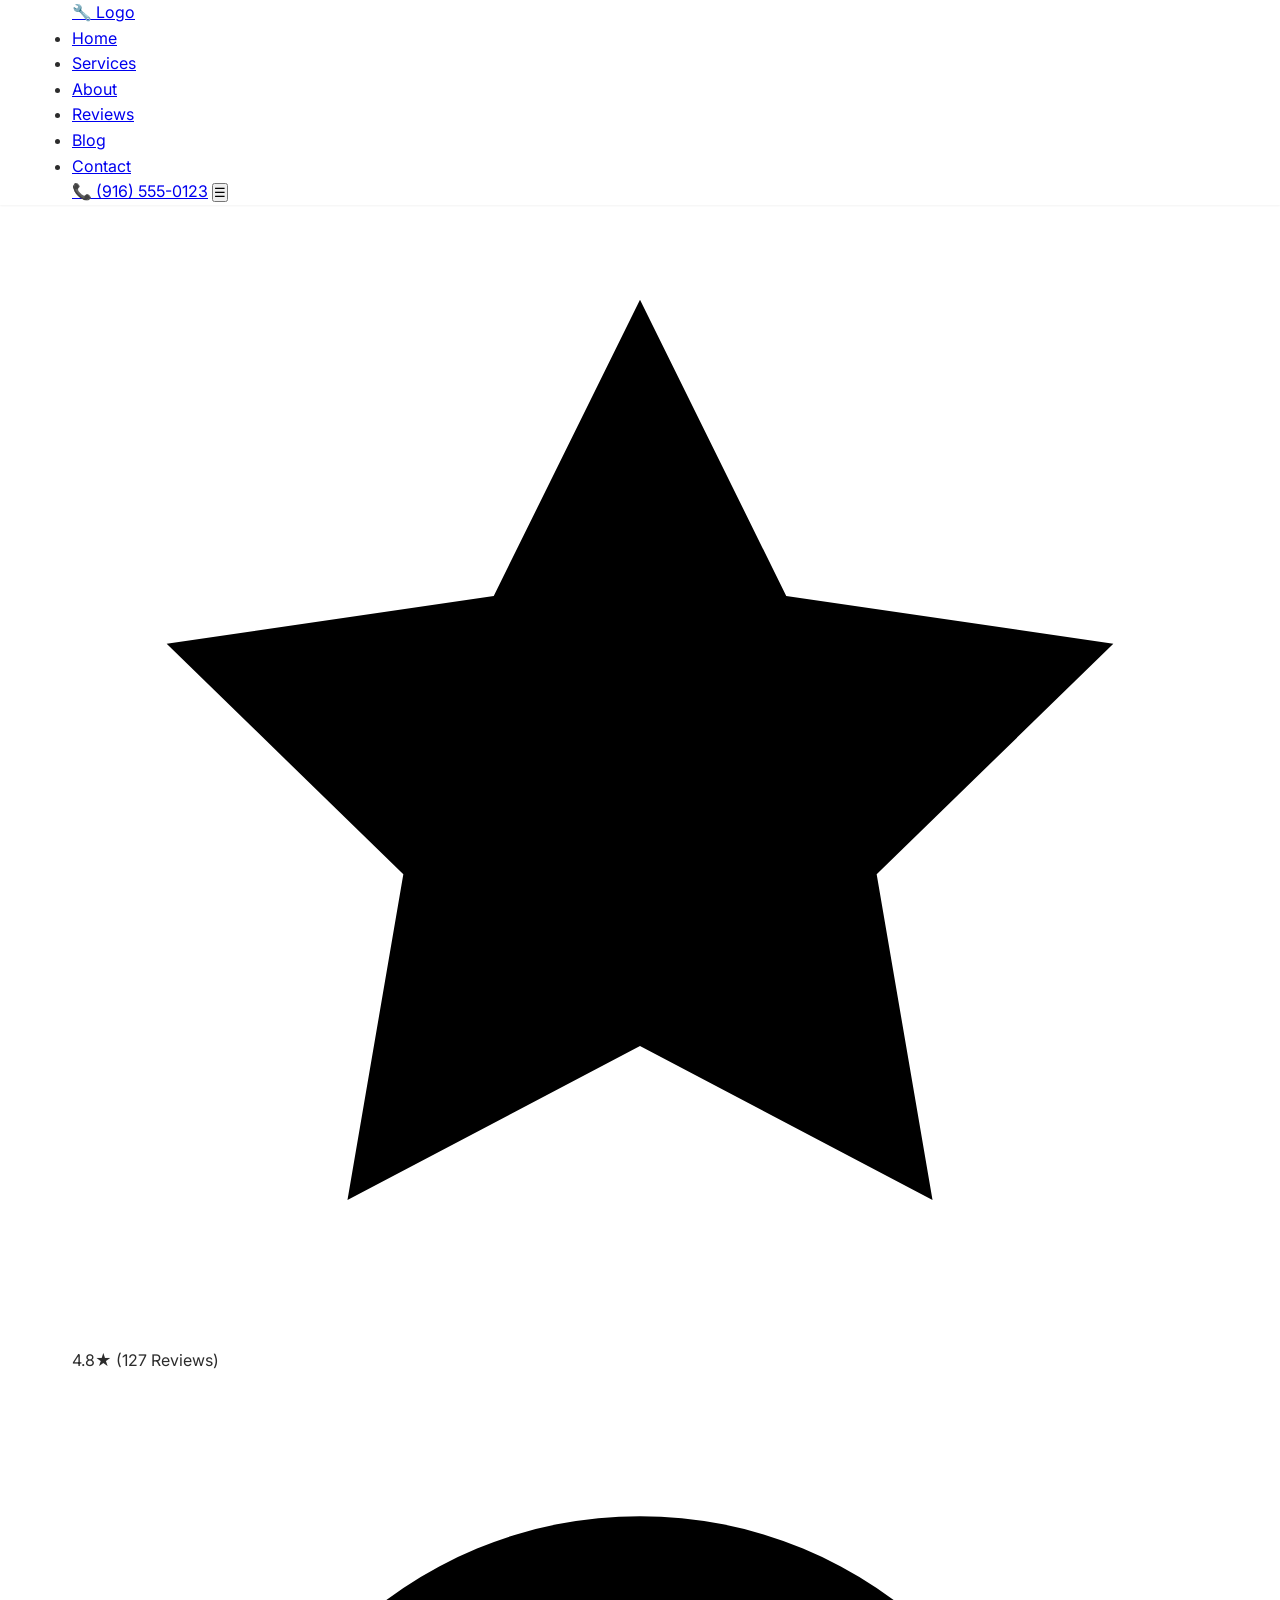
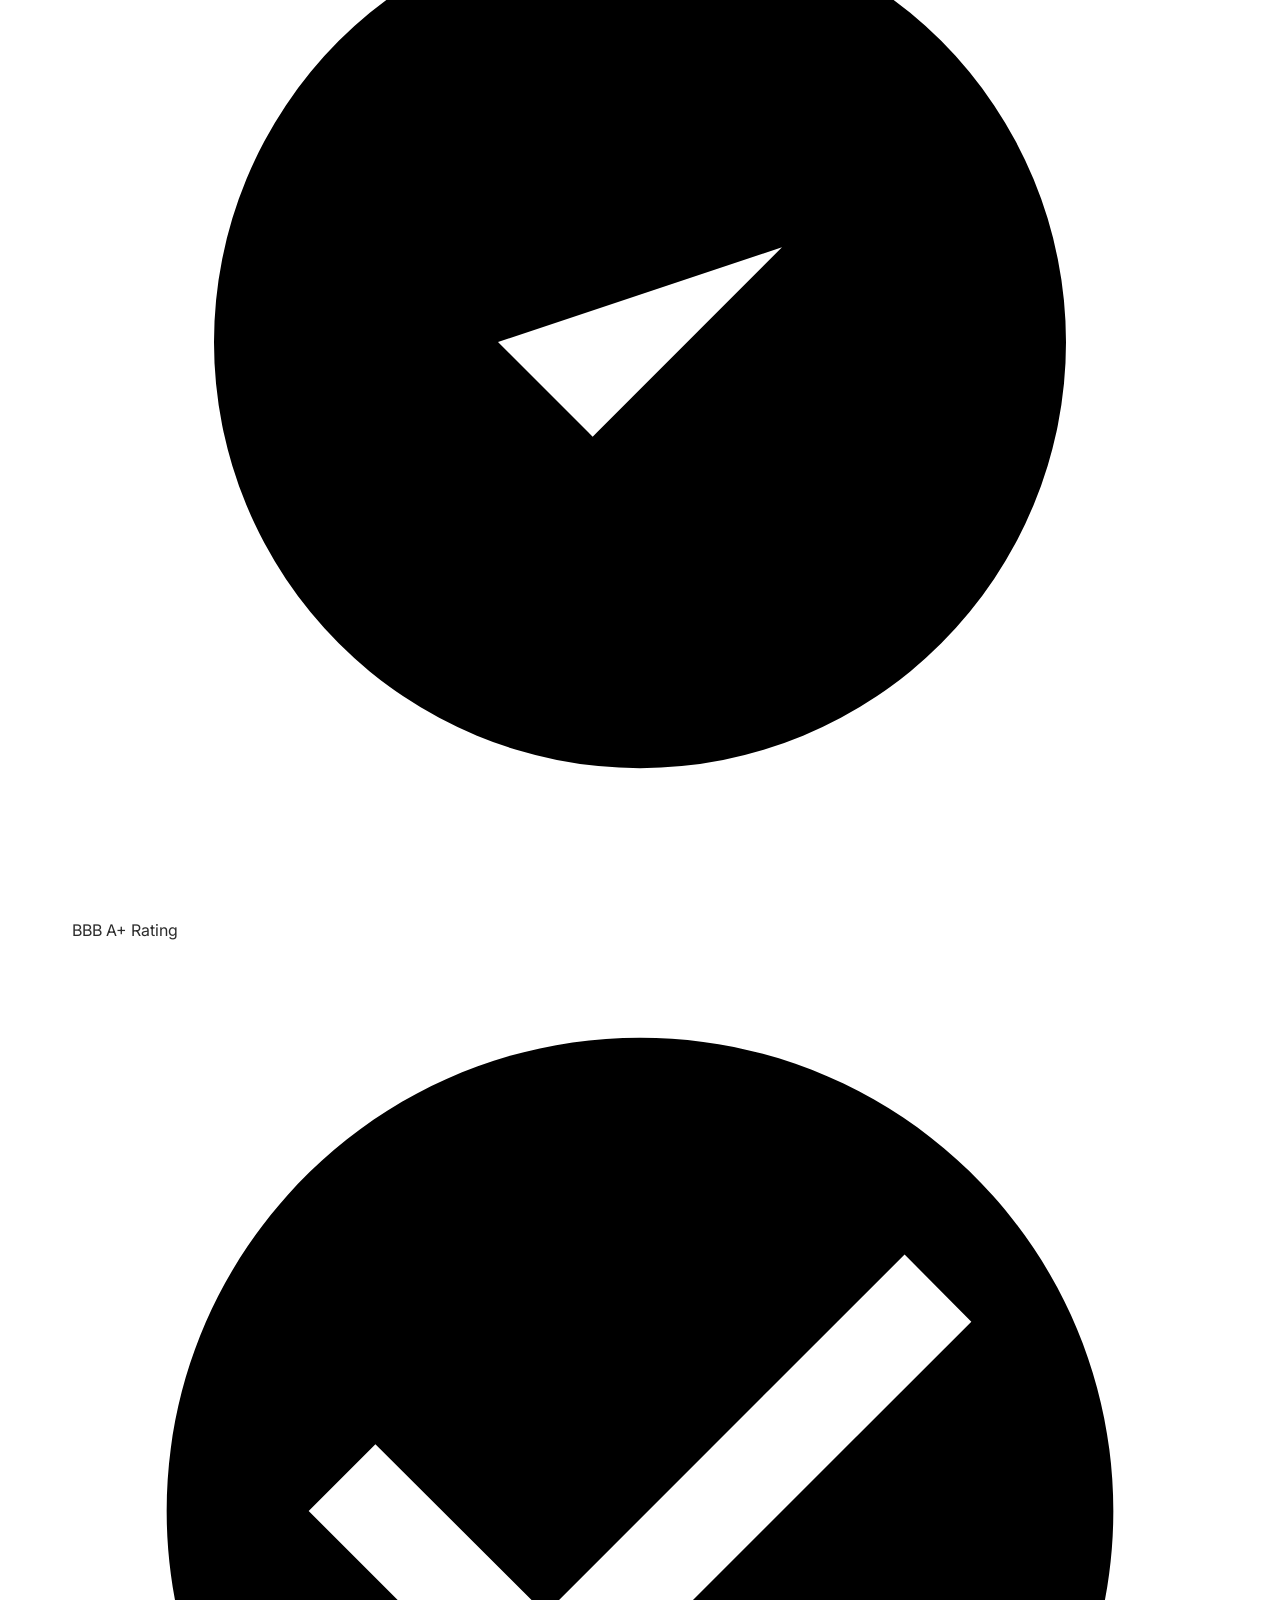
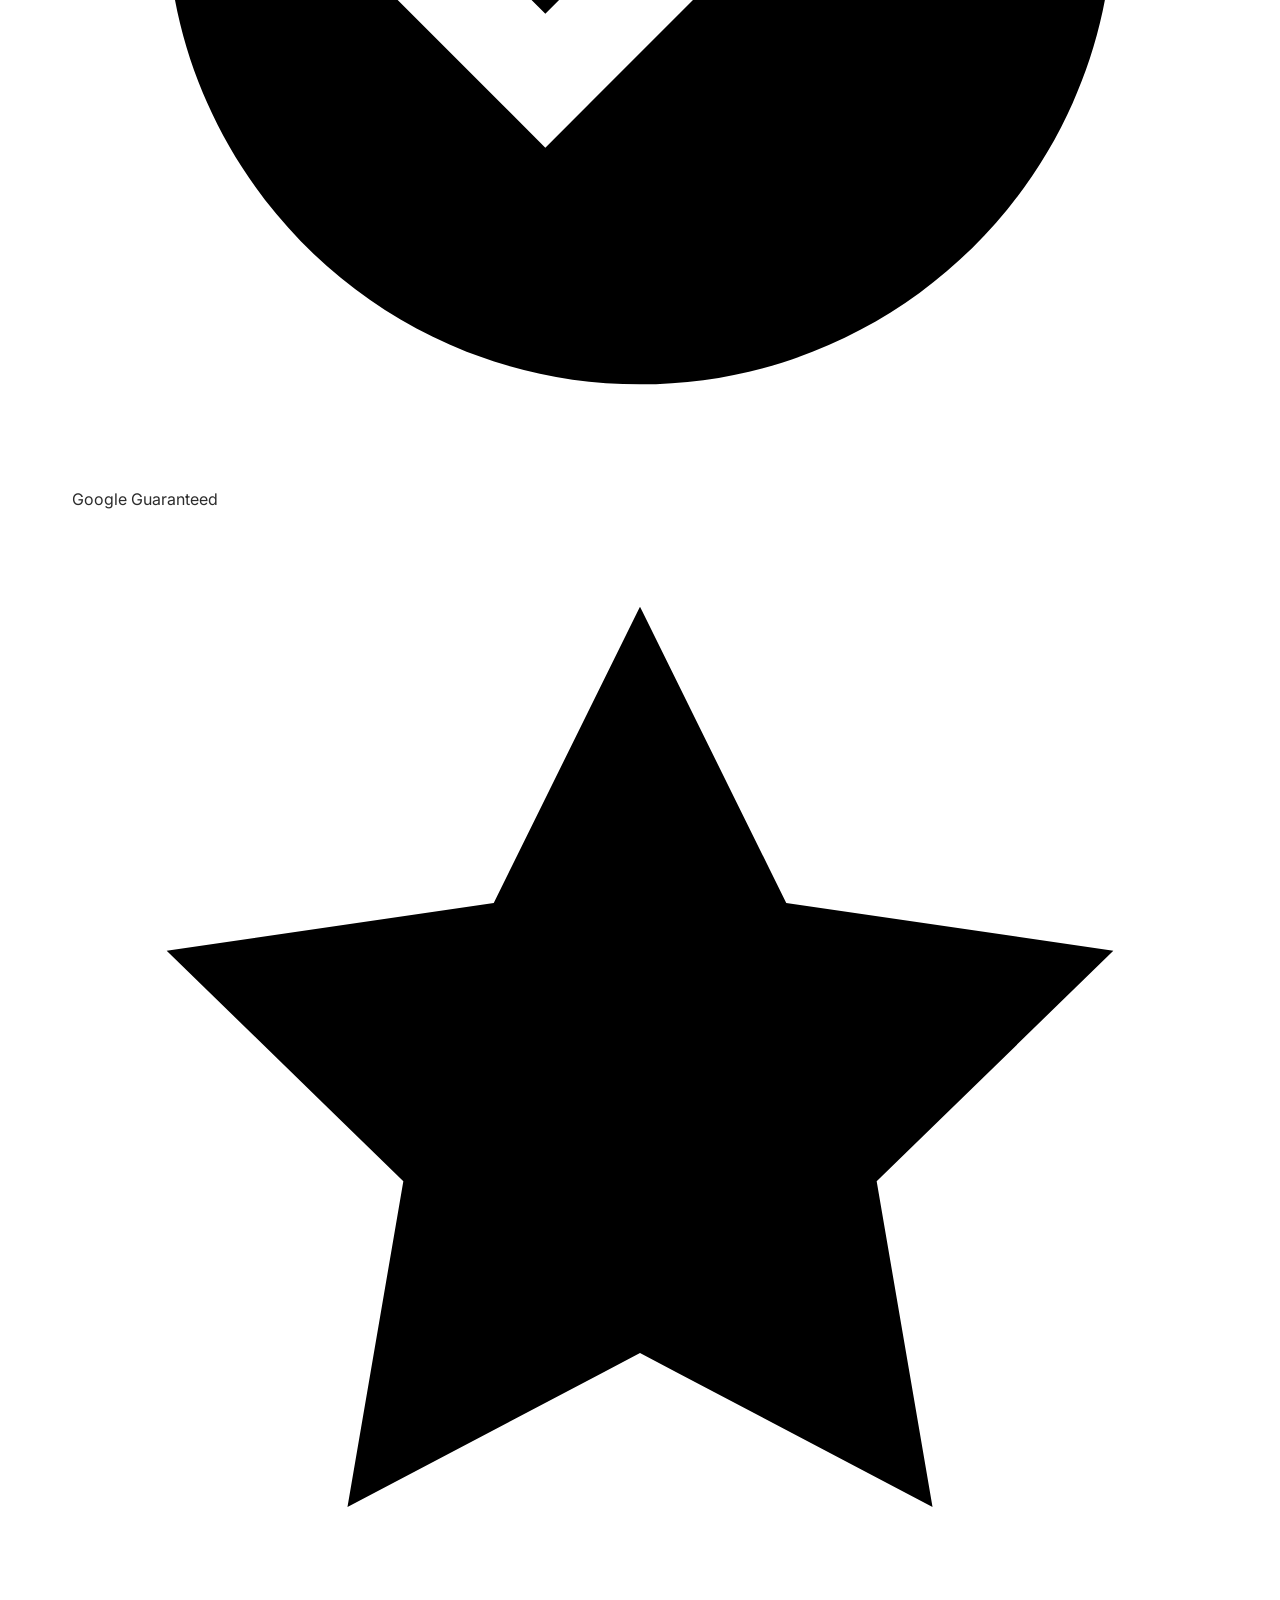
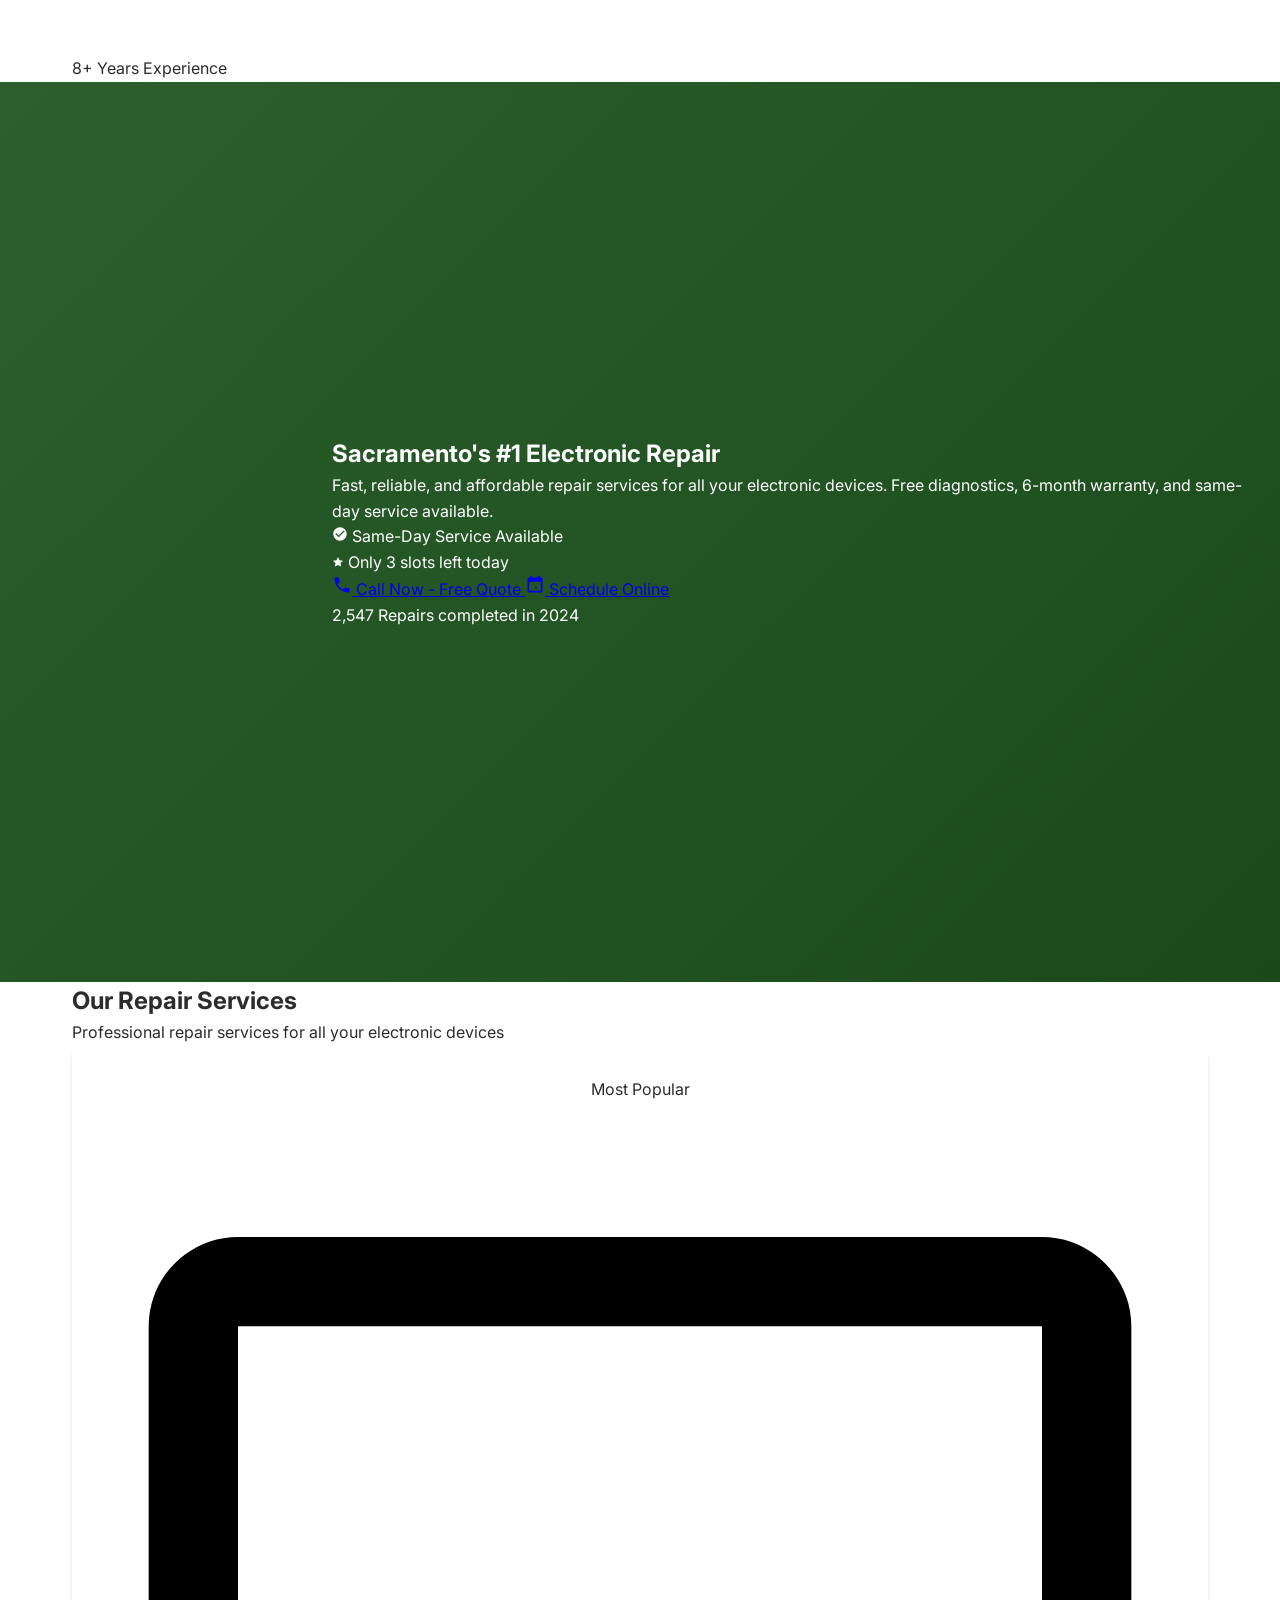
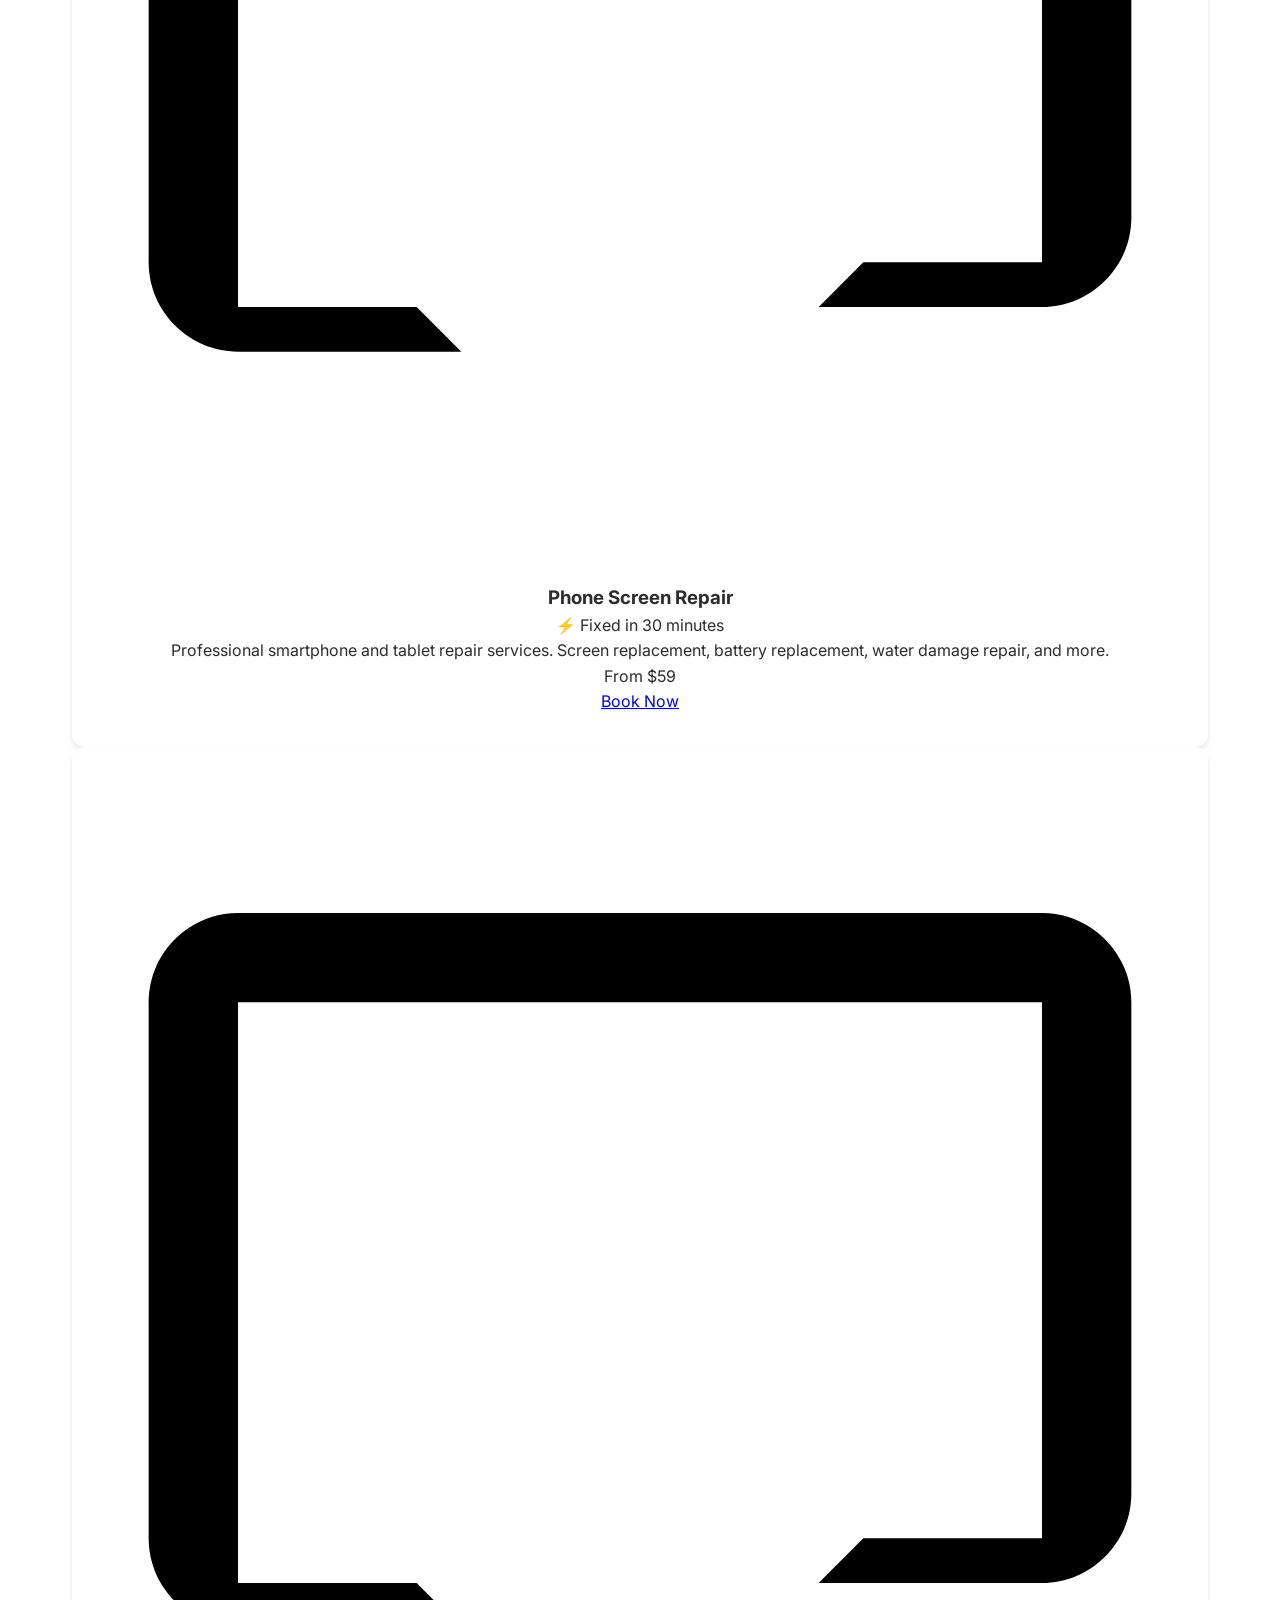
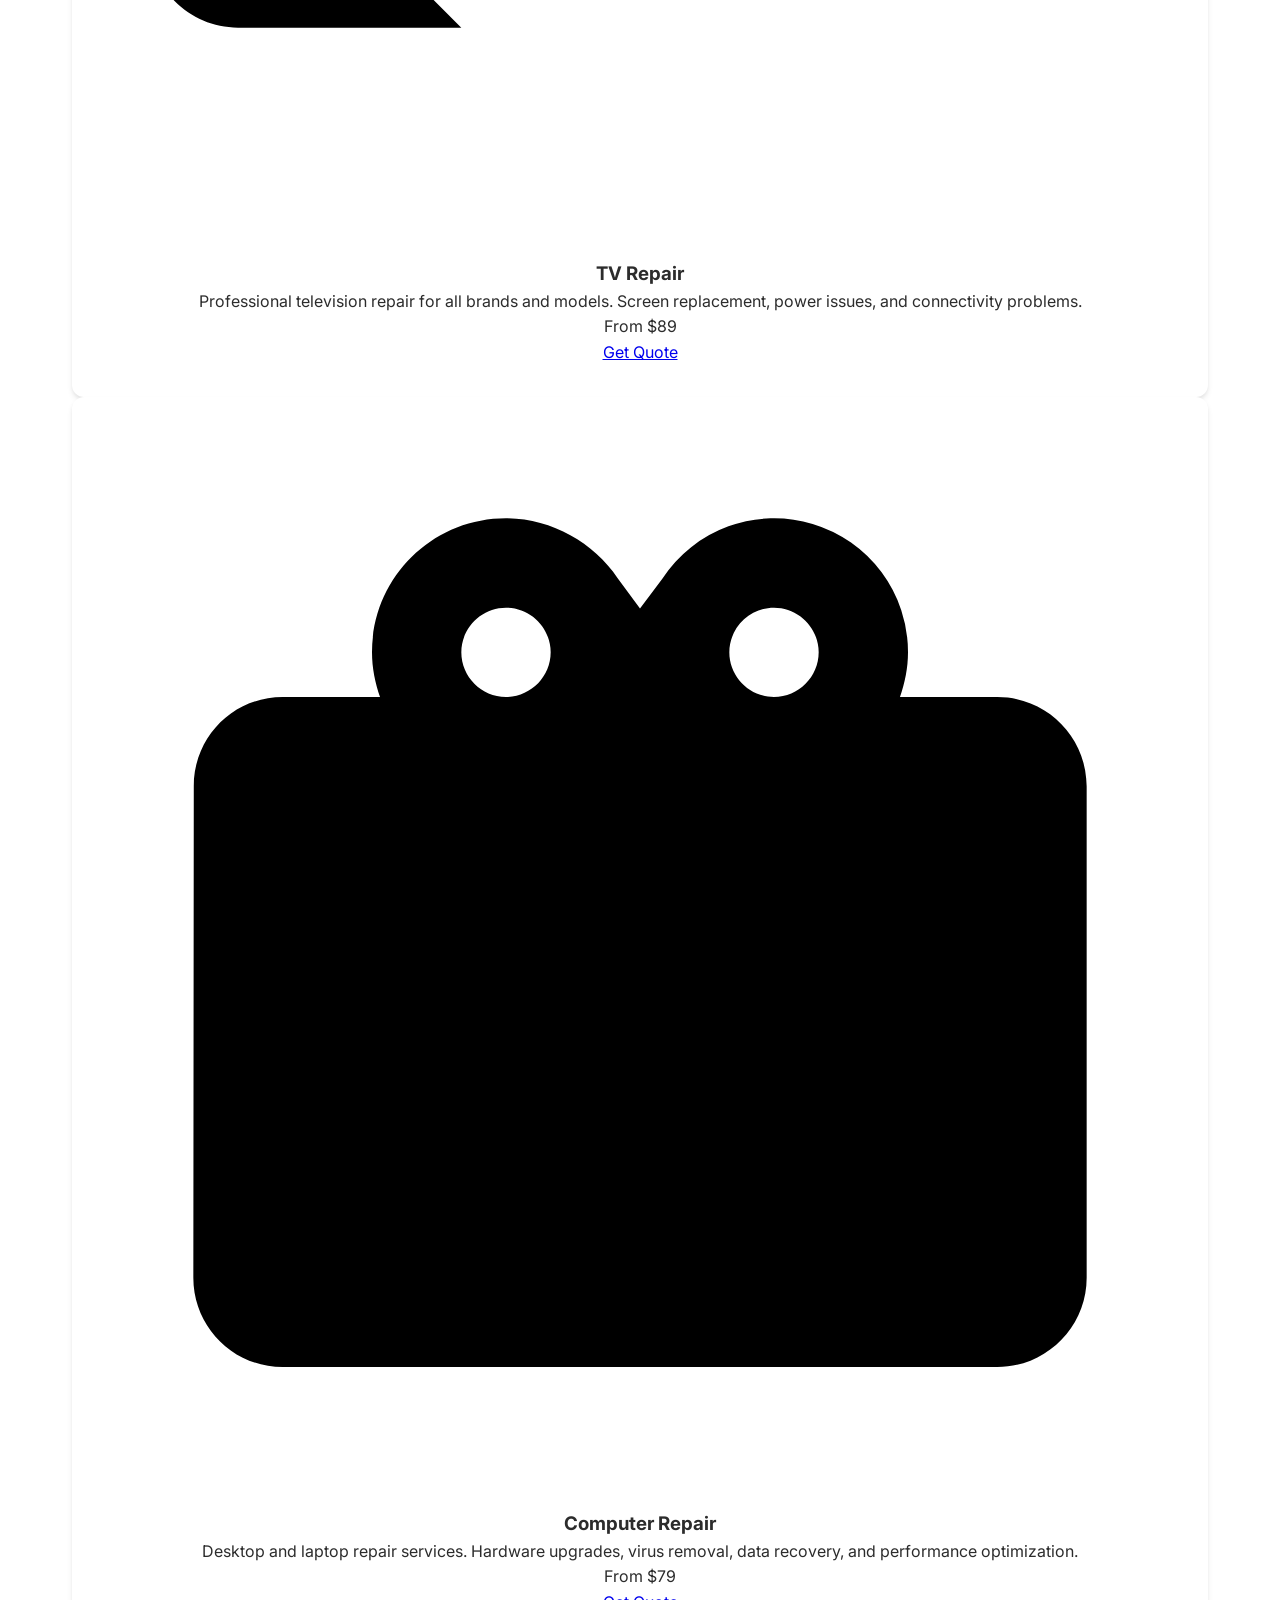
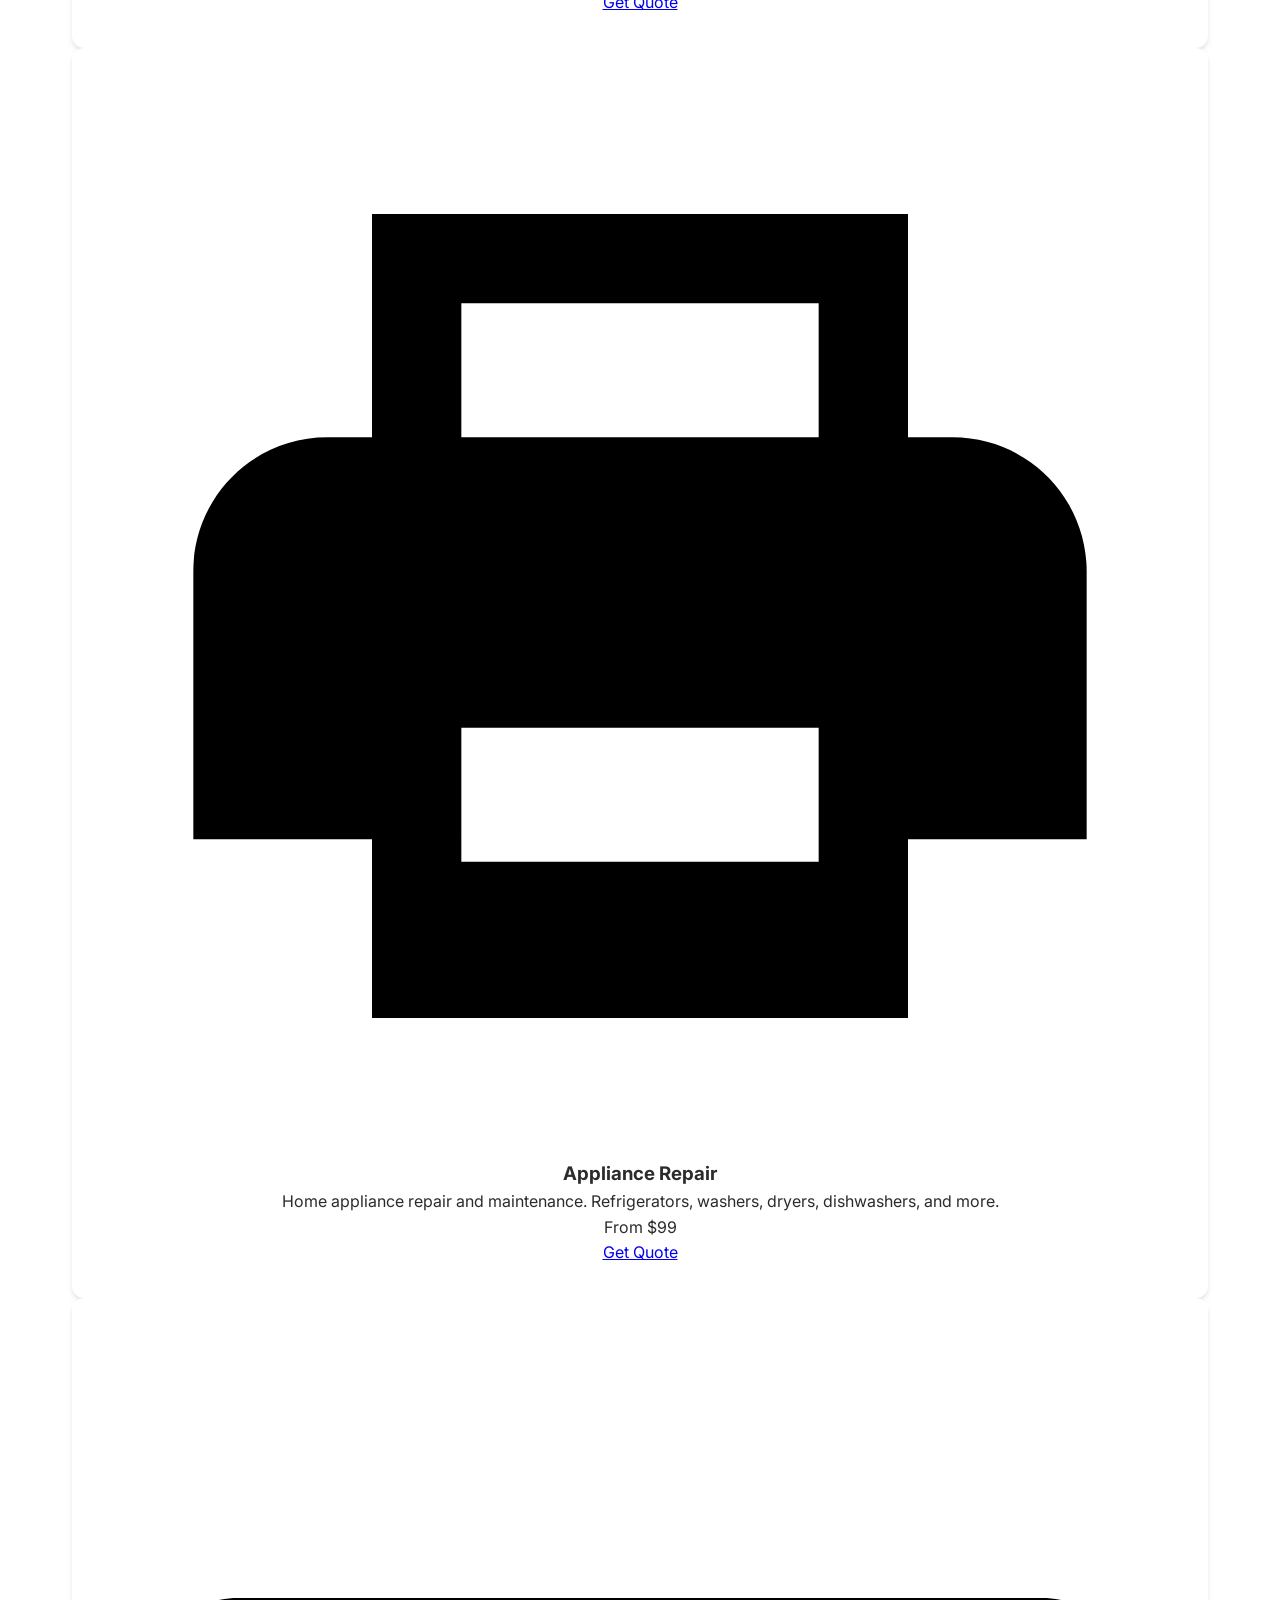
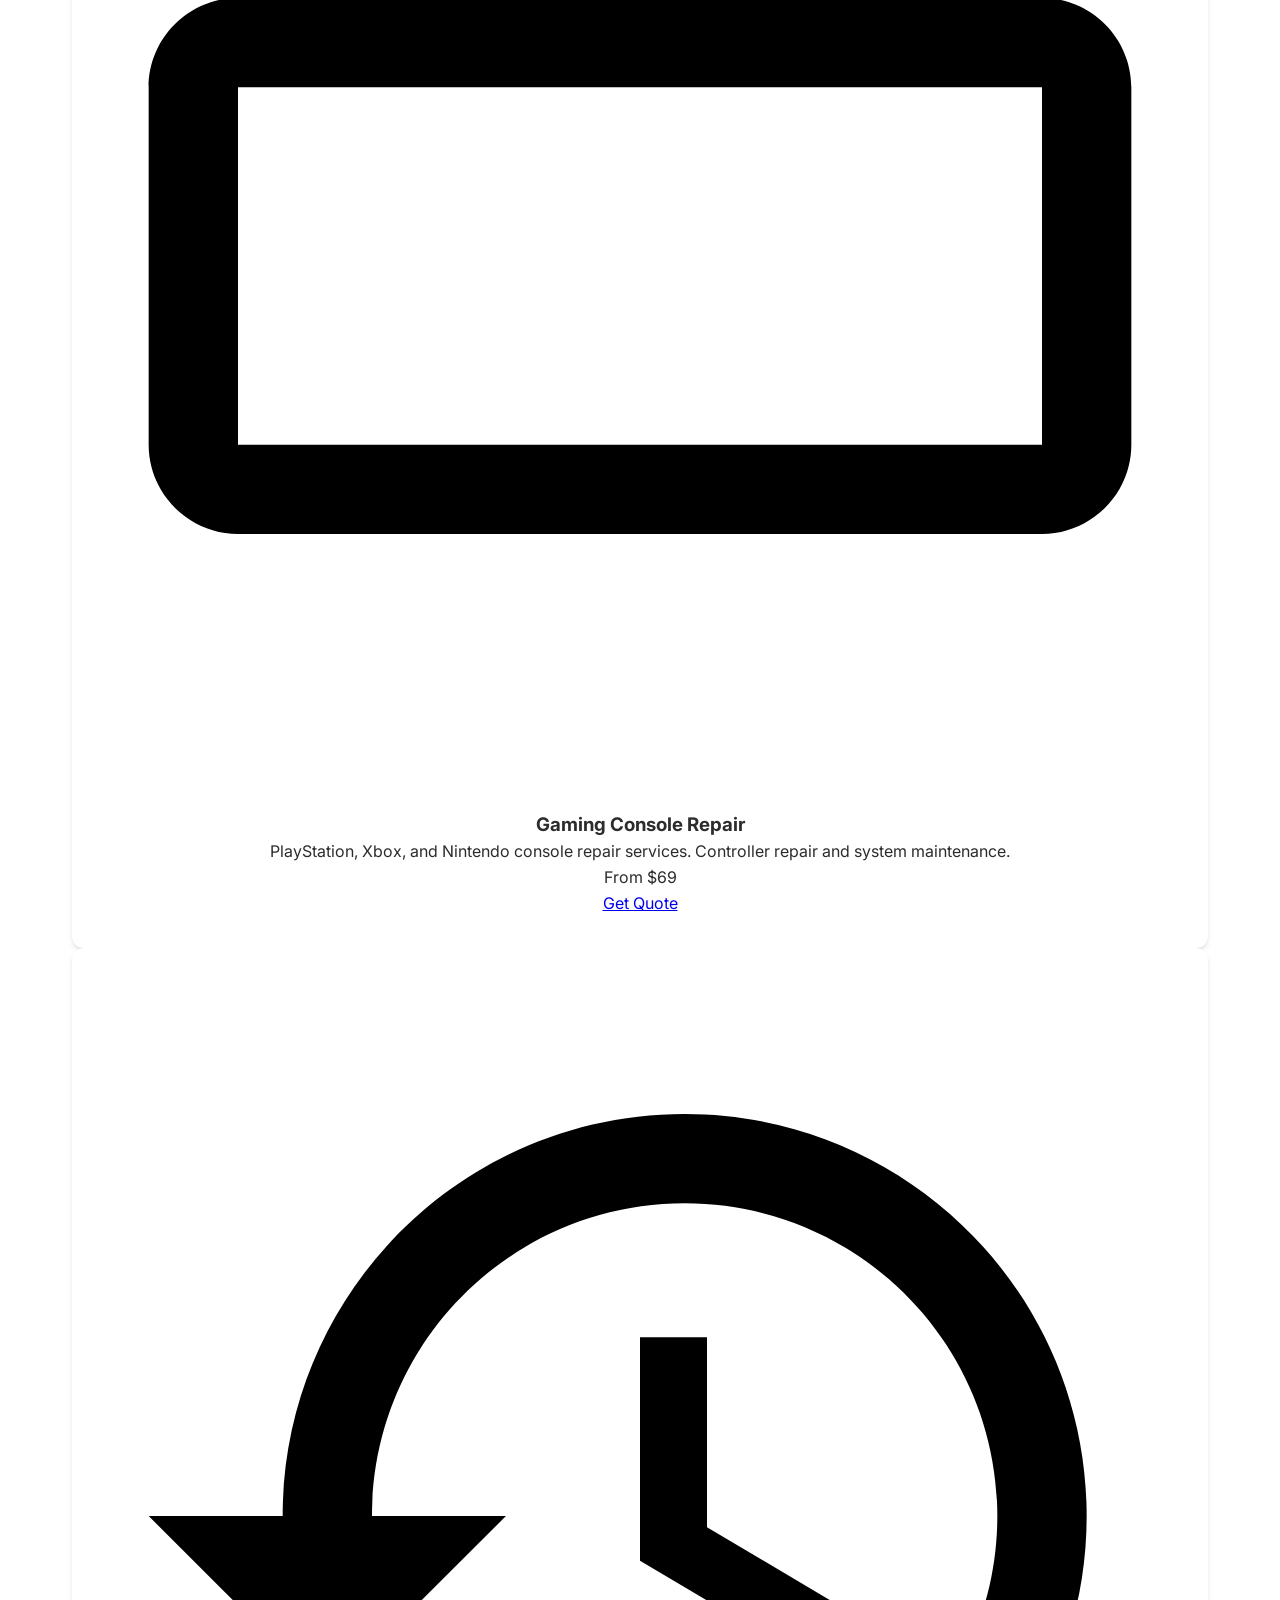
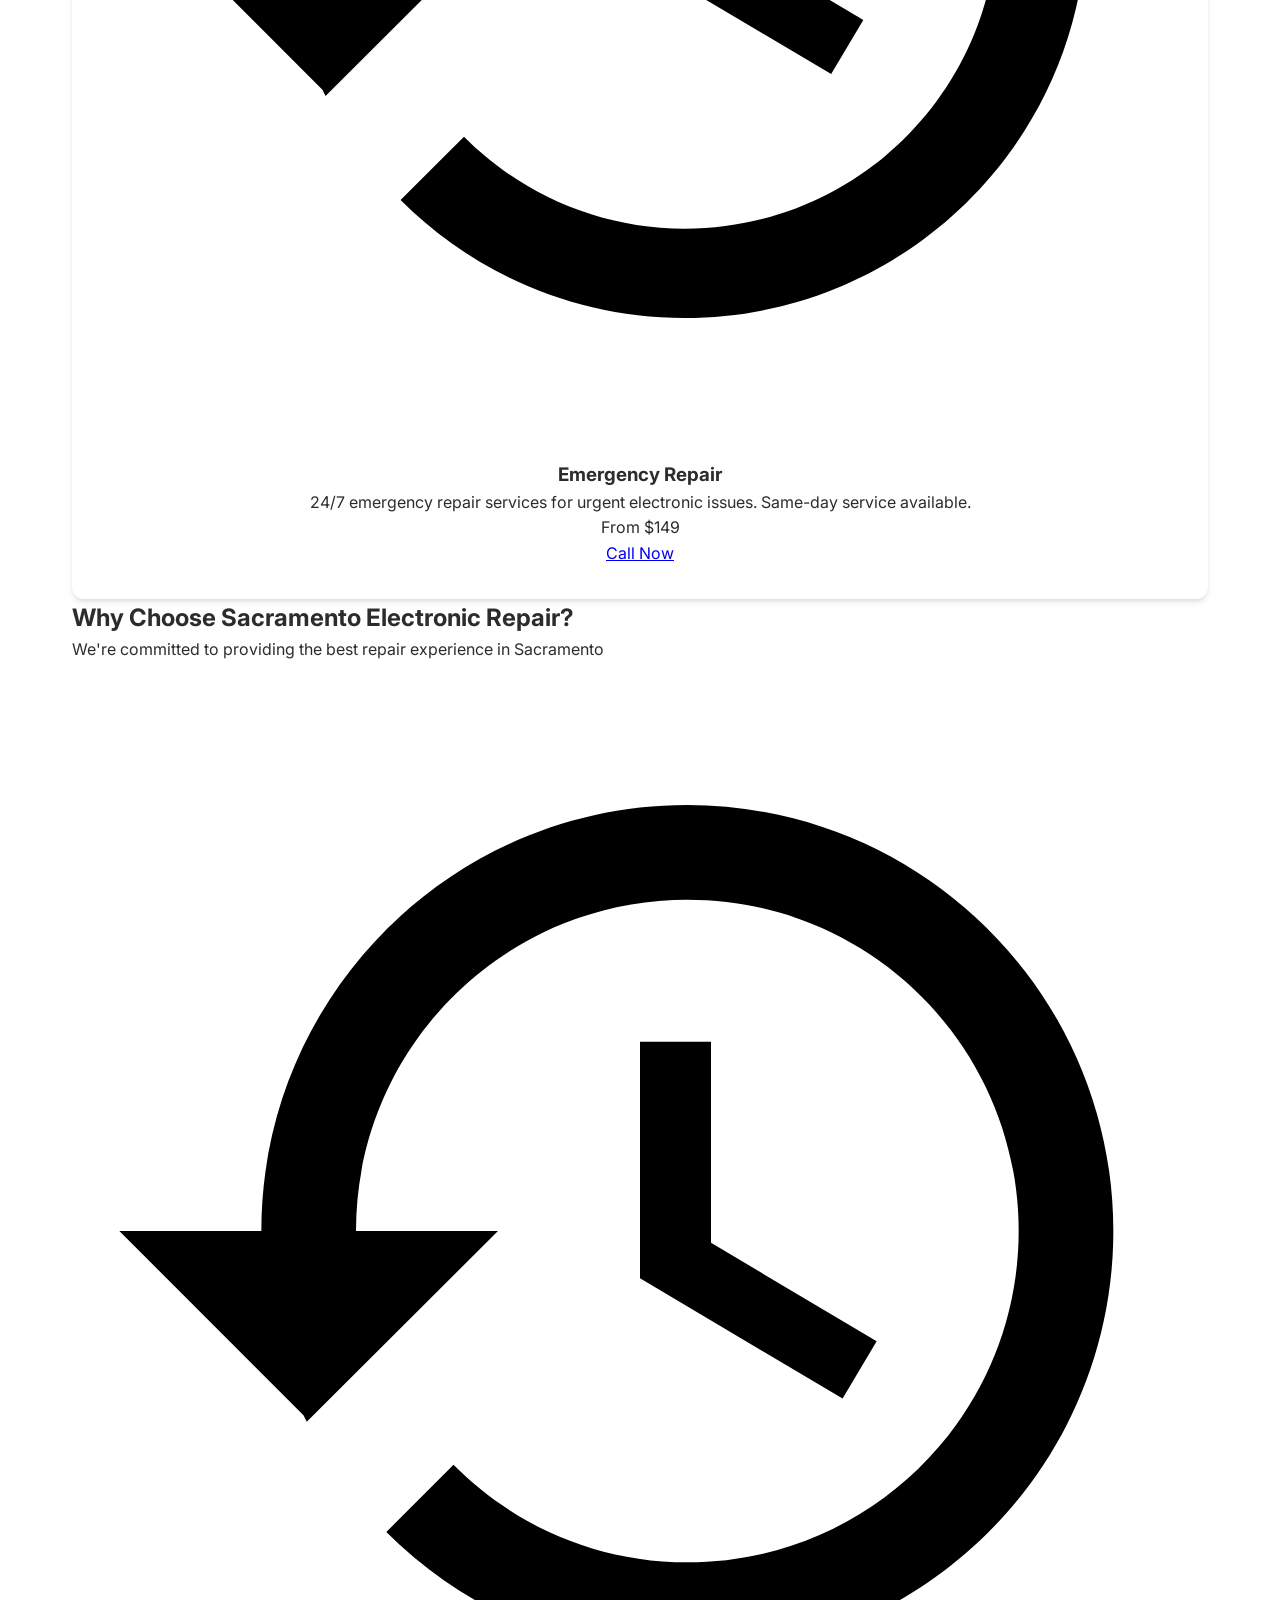
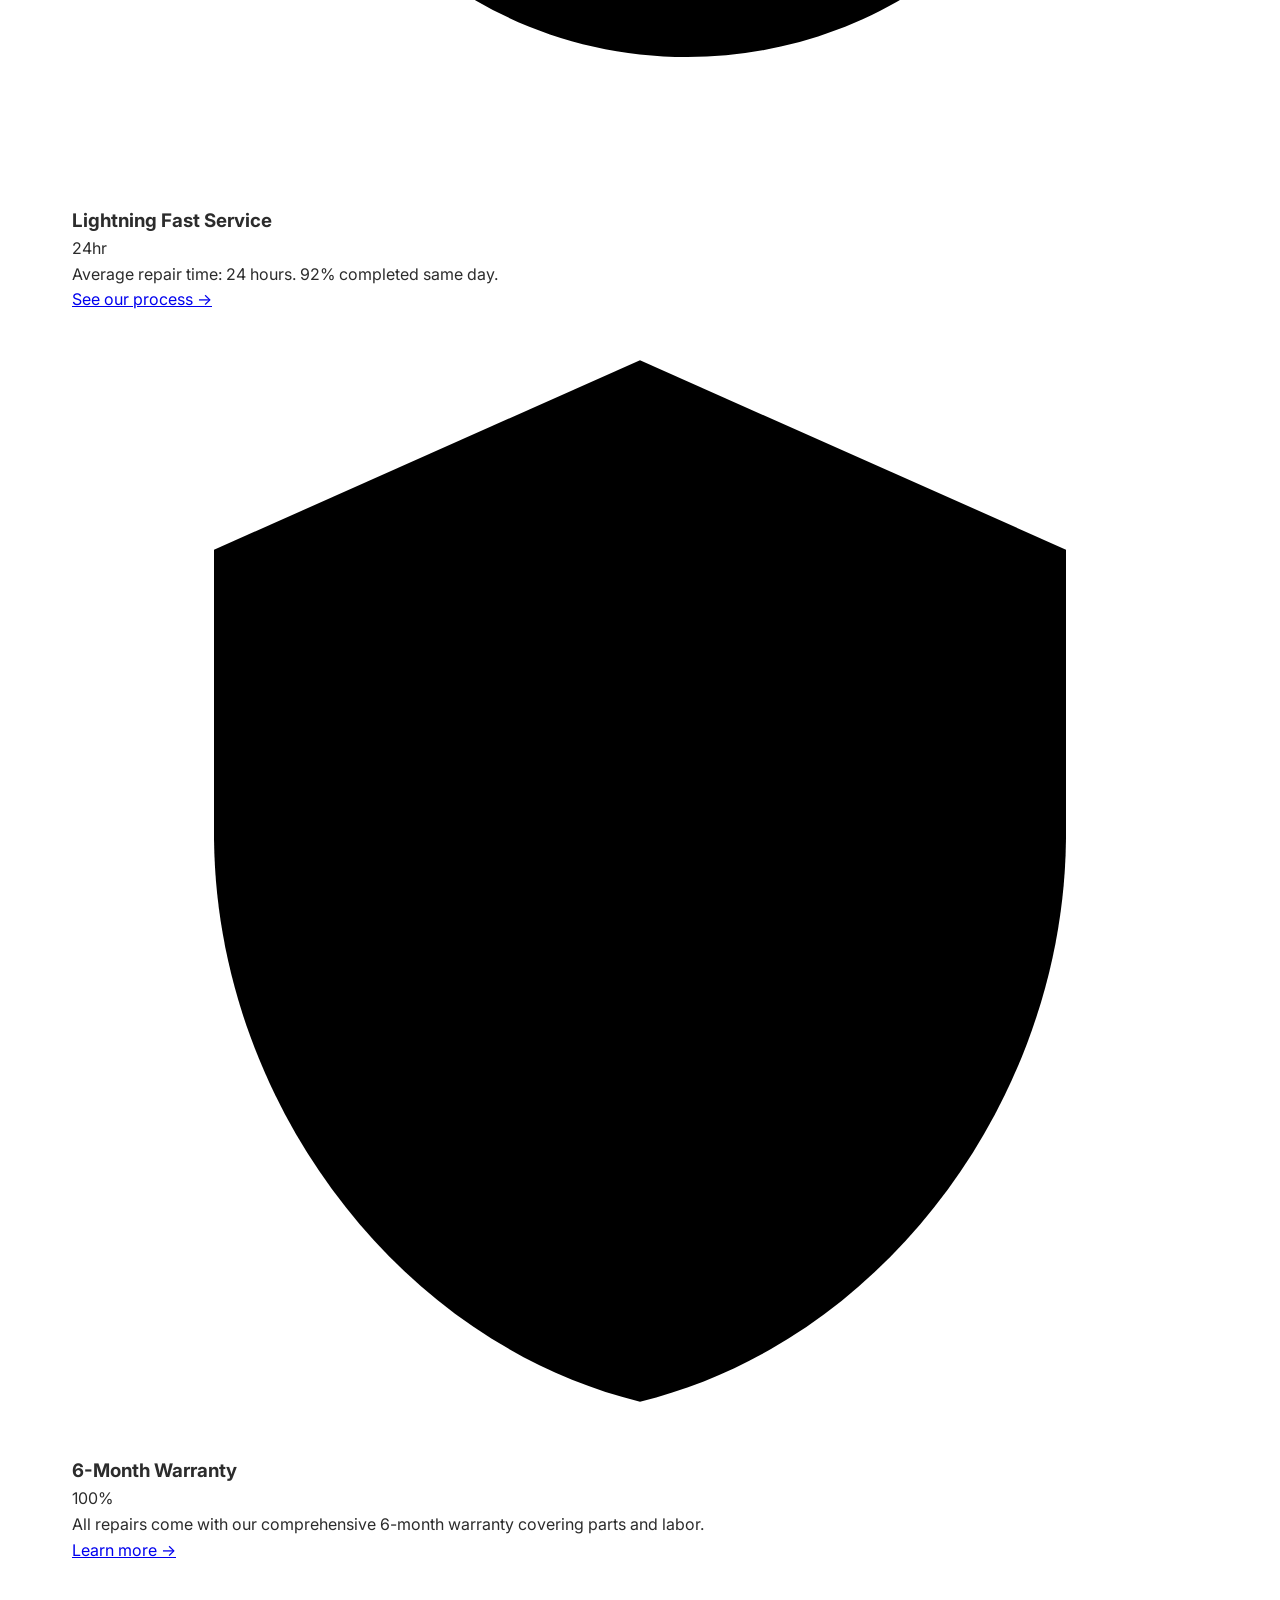
==== commit 1f9ffaee: "closed from indexation" ====
--- a/index.html
+++ b/index.html
@@ -3,38 +3,65 @@
 <head>
     <meta charset="UTF-8">
     <meta name="viewport" content="width=device-width, initial-scale=1.0">
-    <title>Appliance Repair Sacramento | Fast & Reliable Service | Sacramento Appliance Pro</title>
-    <meta name="description" content="Professional appliance repair services in Sacramento, CA. Fast, reliable, and affordable repair for refrigerators, washers, dryers, dishwashers, and more. Same-day service available!">
-    <meta name="keywords" content="appliance repair Sacramento, electronics repair near me, Sacramento appliance service, refrigerator repair, washing machine repair">
-    <meta name="author" content="Sacramento Appliance Pro">
+    <title>Expert Electronic Repair Sacramento | Fast & Reliable Service</title>
+    <meta name="description" content="Professional electronic repair services in Sacramento, CA. TV repair, computer repair, phone repair, and appliance maintenance. Free diagnostics, 6-month warranty, same-day service available.">
+    <meta name="keywords" content="electronic repair sacramento, tv repair sacramento, computer repair sacramento, phone repair sacramento, appliance repair sacramento, electronic repair near me">
+    <meta name="author" content="Sacramento Electronic Repair">
     <meta name="robots" content="noindex, nofollow">
     
-    <!-- Open Graph / Facebook -->
+    <!-- Open Graph Meta Tags -->
+    <meta property="og:title" content="Expert Electronic Repair Sacramento | Fast & Reliable Service">
+    <meta property="og:description" content="Professional electronic repair services in Sacramento, CA. Free diagnostics, 6-month warranty, same-day service available.">
     <meta property="og:type" content="website">
-    <meta property="og:url" content="https://sacramentoappliancepro.com/">
-    <meta property="og:title" content="Appliance Repair Sacramento | Fast & Reliable Service">
-    <meta property="og:description" content="Professional appliance repair services in Sacramento, CA. Fast, reliable, and affordable repair for all your home appliances.">
-    <meta property="og:image" content="https://sacramentoappliancepro.com/assets/images/og-image.jpg">
-    
-    <!-- Twitter -->
-    <meta property="twitter:card" content="summary_large_image">
-    <meta property="twitter:url" content="https://sacramentoappliancepro.com/">
-    <meta property="twitter:title" content="Appliance Repair Sacramento | Fast & Reliable Service">
-    <meta property="twitter:description" content="Professional appliance repair services in Sacramento, CA. Fast, reliable, and affordable repair for all your home appliances.">
-    <meta property="twitter:image" content="https://sacramentoappliancepro.com/assets/images/og-image.jpg">
-    
-    <!-- Structured Data -->
+    <meta property="og:url" content="https://sacramentoelectronicrepair.com">
+    <meta property="og:image" content="https://sacramentoelectronicrepair.com/assets/images/hero-repair.jpg">
+    <meta property="og:site_name" content="Sacramento Electronic Repair">
+    
+    <!-- Twitter Card Meta Tags -->
+    <meta name="twitter:card" content="summary_large_image">
+    <meta name="twitter:title" content="Expert Electronic Repair Sacramento">
+    <meta name="twitter:description" content="Professional electronic repair services in Sacramento, CA. Free diagnostics, 6-month warranty, same-day service available.">
+    <meta name="twitter:image" content="https://sacramentoelectronicrepair.com/assets/images/hero-repair.jpg">
+    
+    <!-- Canonical URL -->
+    <link rel="canonical" href="https://sacramentoelectronicrepair.com">
+    
+    <!-- Favicon -->
+    <link rel="icon" type="image/x-icon" href="/favicon.ico">
+    <link rel="apple-touch-icon" sizes="180x180" href="/apple-touch-icon.png">
+    
+    <!-- Preload Critical Resources -->
+    <link rel="preload" href="assets/css/styles.css" as="style">
+    <link rel="preload" href="assets/js/script.js" as="script">
+    <link rel="preload" href="assets/fonts/roboto.woff2" as="font" type="font/woff2" crossorigin>
+    
+    <!-- DNS Prefetch -->
+    <link rel="dns-prefetch" href="//fonts.googleapis.com">
+    <link rel="dns-prefetch" href="//www.googletagmanager.com">
+    <link rel="dns-prefetch" href="//connect.facebook.net">
+    
+    <!-- Preconnect to external domains -->
+    <link rel="preconnect" href="https://fonts.googleapis.com">
+    <link rel="preconnect" href="https://fonts.gstatic.com" crossorigin>
+    
+    <!-- Google Fonts -->
+    <link href="https://fonts.googleapis.com/css2?family=Inter:wght@400;500;600;700;800&display=swap" rel="stylesheet">
+    
+    <!-- CSS -->
+    <link rel="stylesheet" href="assets/css/styles.css">
+    
+    <!-- Schema.org Structured Data -->
     <script type="application/ld+json">
     {
         "@context": "https://schema.org",
         "@type": "LocalBusiness",
-        "name": "Sacramento Appliance Pro",
-        "description": "Professional appliance repair services in Sacramento, CA",
-        "url": "https://sacramentoappliancepro.com",
-        "telephone": "+1-916-555-0123",
+        "name": "Sacramento Electronic Repair",
+        "description": "Professional electronic repair services in Sacramento, CA",
+        "url": "https://sacramentoelectronicrepair.com",
+        "telephone": "+19165550123",
         "address": {
             "@type": "PostalAddress",
-            "streetAddress": "1234 Main Street",
+            "streetAddress": "123 Main Street",
             "addressLocality": "Sacramento",
             "addressRegion": "CA",
             "postalCode": "95814",
@@ -42,1017 +69,773 @@
         },
         "geo": {
             "@type": "GeoCoordinates",
-            "latitude": 38.5816,
-            "longitude": -121.4944
+            "latitude": "38.5816",
+            "longitude": "-121.4944"
         },
-        "openingHours": "Mo-Fr 08:00-18:00,Sa 09:00-16:00",
+        "openingHours": "Mo-Fr 08:00-18:00,Sa 09:00-17:00",
+        "priceRange": "$59-$299",
+        "aggregateRating": {
+            "@type": "AggregateRating",
+            "ratingValue": "4.8",
+            "reviewCount": "127"
+        },
         "serviceArea": {
             "@type": "GeoCircle",
             "geoMidpoint": {
                 "@type": "GeoCoordinates",
-                "latitude": 38.5816,
-                "longitude": -121.4944
+                "latitude": "38.5816",
+                "longitude": "-121.4944"
             },
             "geoRadius": "50000"
         },
-        "priceRange": "$$",
-        "image": "https://sacramentoappliancepro.com/assets/images/logo.jpg"
+        "hasOfferCatalog": {
+            "@type": "OfferCatalog",
+            "name": "Electronic Repair Services",
+            "itemListElement": [
+                {
+                    "@type": "Offer",
+                    "itemOffered": {
+                        "@type": "Service",
+                        "name": "Phone Repair",
+                        "description": "Smartphone and tablet repair services"
+                    },
+                    "price": "59",
+                    "priceCurrency": "USD"
+                },
+                {
+                    "@type": "Offer",
+                    "itemOffered": {
+                        "@type": "Service",
+                        "name": "Computer Repair",
+                        "description": "Desktop and laptop repair services"
+                    },
+                    "price": "79",
+                    "priceCurrency": "USD"
+                }
+            ]
+        }
     }
     </script>
     
-    <link rel="canonical" href="https://sacramentoappliancepro.com/">
-    <link rel="stylesheet" href="assets/css/styles.css">
-    <link rel="preconnect" href="https://fonts.googleapis.com">
-    <link rel="preconnect" href="https://fonts.gstatic.com" crossorigin>
-    <link href="https://fonts.googleapis.com/css2?family=Inter:wght@300;400;500;600;700&display=swap" rel="stylesheet">
-    <link rel="icon" type="image/x-icon" href="/favicon.ico">
+    <!-- Schema.org Structured Data -->
+    <script type="application/ld+json">
+    {
+        "@context": "https://schema.org",
+        "@type": "LocalBusiness",
+        "name": "Sacramento Electronic Repair",
+        "description": "Professional electronic repair services in Sacramento, CA",
+        "url": "https://sacramentoelectronicrepair.com",
+        "telephone": "+1-916-555-0123",
+        "address": {
+            "@type": "PostalAddress",
+            "streetAddress": "123 Main Street",
+            "addressLocality": "Sacramento",
+            "addressRegion": "CA",
+            "postalCode": "95814",
+            "addressCountry": "US"
+        },
+        "geo": {
+            "@type": "GeoCoordinates",
+            "latitude": "38.5816",
+            "longitude": "-121.4944"
+        },
+        "openingHours": "Mo-Fr 08:00-18:00,Sa 09:00-16:00",
+        "priceRange": "$50-$500",
+        "serviceArea": {
+            "@type": "GeoCircle",
+            "geoMidpoint": {
+                "@type": "GeoCoordinates",
+                "latitude": "38.5816",
+                "longitude": "-121.4944"
+            },
+            "geoRadius": "25000"
+        },
+        "hasOfferCatalog": {
+            "@type": "OfferCatalog",
+            "name": "Electronic Repair Services",
+            "itemListElement": [
+                {
+                    "@type": "Offer",
+                    "itemOffered": {
+                        "@type": "Service",
+                        "name": "TV Repair",
+                        "description": "Professional television repair services"
+                    }
+                },
+                {
+                    "@type": "Offer",
+                    "itemOffered": {
+                        "@type": "Service",
+                        "name": "Computer Repair",
+                        "description": "Desktop and laptop computer repair services"
+                    }
+                },
+                {
+                    "@type": "Offer",
+                    "itemOffered": {
+                        "@type": "Service",
+                        "name": "Phone Repair",
+                        "description": "Smartphone and tablet repair services"
+                    }
+                }
+            ]
+        },
+        "aggregateRating": {
+            "@type": "AggregateRating",
+            "ratingValue": "4.8",
+            "reviewCount": "127"
+        }
+    }
+    </script>
 </head>
 <body>
-    <!-- Skip Link for Accessibility -->
-    <a href="#main" class="skip-link">Skip to main content</a>
+    <!-- Skip to main content link for accessibility -->
+    <a href="#main-content" class="sr-only">Skip to main content</a>
     
     <!-- Header -->
-    <header class="header" role="banner">
-        <div class="container">
-            <div class="header__content">
-                <div class="header__logo">
-                    <a href="/" aria-label="Logo">
-                        <img src="https://placehold.co/100x60/1E3A8A/FFFFFF?text=Logo" alt="Logo" width="200" height="60">
-                    </a>
-                </div>
+    <header class="header">
+        <nav class="nav container">
+            <a href="/" class="logo">🔧 Logo</a>
+            <ul class="nav-menu">
+                <li><a href="/" class="nav-link">Home</a></li>
+                <li><a href="services.html" class="nav-link">Services</a></li>
+                <li><a href="about.html" class="nav-link">About</a></li>
+                <li><a href="reviews.html" class="nav-link">Reviews</a></li>
+                <li><a href="blog.html" class="nav-link">Blog</a></li>
+                <li><a href="contact.html" class="nav-link">Contact</a></li>
+            </ul>
+            <a href="tel:+19165550123" class="phone-btn">📞 (916) 555-0123</a>
+            <button class="mobile-menu-toggle" aria-label="Toggle mobile menu">☰</button>
+        </nav>
+    </header>
+
+    <!-- Main Content -->
+    <main id="main-content">
+        <!-- Trust Bar -->
+        <section class="trust-bar">
+            <div class="container">
+                <div class="trust-badges">
+                    <div class="trust-badge">
+                        <svg viewBox="0 0 24 24"><path d="M12 2l3.09 6.26L22 9.27l-5 4.87 1.18 6.88L12 17.77l-6.18 3.25L7 14.14 2 9.27l6.91-1.01L12 2z"/></svg>
+                        <span>4.8★ (127 Reviews)</span>
+                    </div>
+                    <div class="trust-badge">
+                        <svg viewBox="0 0 24 24"><path d="M9 12l2 2 4-4m6 2a9 9 0 11-18 0 9 9 0 0118 0z"/></svg>
+                        <span>BBB A+ Rating</span>
+                    </div>
+                    <div class="trust-badge">
+                        <svg viewBox="0 0 24 24"><path d="M12 2C6.48 2 2 6.48 2 12s4.48 10 10 10 10-4.48 10-10S17.52 2 12 2zm-2 15l-5-5 1.41-1.41L10 14.17l7.59-7.59L19 8l-9 9z"/></svg>
+                        <span>Google Guaranteed</span>
+                    </div>
+                    <div class="trust-badge">
+                        <svg viewBox="0 0 24 24"><path d="M12 2l3.09 6.26L22 9.27l-5 4.87 1.18 6.88L12 17.77l-6.18 3.25L7 14.14 2 9.27l6.91-1.01L12 2z"/></svg>
+                        <span>8+ Years Experience</span>
+                    </div>
+                </div>
+            </div>
+        </section>
+
+        <!-- Hero Section -->
+        <section class="hero">
+            <video class="hero-video" autoplay muted loop>
+                <source src="assets/videos/repair-hero.mp4" type="video/mp4">
+            </video>
+            <div class="container">
+                <div class="hero-content">
+                    <div class="hero-text">
+                        <h1>Sacramento's #1 Electronic Repair</h1>
+                        <p class="hero-subtitle">Fast, reliable, and affordable repair services for all your electronic devices. Free diagnostics, 6-month warranty, and same-day service available.</p>
+                        
+                        <!-- Urgency Elements -->
+                        <div class="hero-urgency">
+                            <div class="availability-indicator">
+                                <svg viewBox="0 0 24 24" width="16" height="16"><path d="M12 2C6.48 2 2 6.48 2 12s4.48 10 10 10 10-4.48 10-10S17.52 2 12 2zm-2 15l-5-5 1.41-1.41L10 14.17l7.59-7.59L19 8l-9 9z" fill="currentColor"/></svg>
+                                Same-Day Service Available
+                            </div>
+                            <div class="slots-indicator">
+                                <svg viewBox="0 0 24 24" width="12" height="12"><path d="M12 2l3.09 6.26L22 9.27l-5 4.87 1.18 6.88L12 17.77l-6.18 3.25L7 14.14 2 9.27l6.91-1.01L12 2z" fill="currentColor"/></svg>
+                                Only 3 slots left today
+                            </div>
+                        </div>
+                        
+                        <div class="cta-buttons">
+                            <a href="tel:+19165550123" class="btn btn-primary btn-large">
+                                <svg viewBox="0 0 24 24" width="20" height="20"><path d="M6.62 10.79c1.44 2.83 3.76 5.14 6.59 6.59l2.2-2.2c.27-.27.67-.36 1.02-.24 1.12.37 2.33.57 3.57.57.55 0 1 .45 1 1V20c0 .55-.45 1-1 1-9.39 0-17-7.61-17-17 0-.55.45-1 1-1h3.5c.55 0 1 .45 1 1 0 1.25.2 2.45.57 3.57.11.35.03.74-.25 1.02l-2.2 2.2z" fill="currentColor"/></svg>
+                                Call Now - Free Quote
+                            </a>
+                            <a href="contact.html" class="btn btn-secondary btn-large">
+                                <svg viewBox="0 0 24 24" width="20" height="20"><path d="M19 3h-1V1h-2v2H8V1H6v2H5c-1.11 0-1.99.9-1.99 2L3 19c0 1.1.89 2 2 2h14c1.1 0 2-.9 2-2V5c0-1.1-.9-2-2-2zm0 16H5V8h14v11zm-7-5h2v2h-2v-2z" fill="currentColor"/></svg>
+                                Schedule Online
+                            </a>
+                        </div>
+                        
+                        <!-- Social Proof Counter -->
+                        <div class="repair-counter">
+                            <span class="counter-number">2,547</span>
+                            <span class="counter-label">Repairs completed in 2024</span>
+                        </div>
+                    </div>
+                </div>
+            </div>
+        </section>
+
+        <!-- Services Section -->
+        <section class="services section">
+            <div class="container">
+                <h2 class="text-center">Our Repair Services</h2>
+                <p class="text-center">Professional repair services for all your electronic devices</p>
+                <div class="services-grid">
+                    <div class="service-card featured">
+                        <div class="badge">Most Popular</div>
+                        <div class="service-icon">
+                            <svg viewBox="0 0 24 24"><path d="M21 3H3c-1.1 0-2 .9-2 2v12c0 1.1.9 2 2 2h5l-1-1H3V5h18v12h-4l-1 1h5c1.1 0 2-.9 2-2V5c0-1.1-.9-2-2-2z"/></svg>
+                        </div>
+                        <h3>Phone Screen Repair</h3>
+                        <p class="service-time">⚡ Fixed in 30 minutes</p>
+                        <p>Professional smartphone and tablet repair services. Screen replacement, battery replacement, water damage repair, and more.</p>
+                        <div class="service-price">From $59</div>
+                        <a href="tel:+19165550123" class="btn btn-primary">Book Now</a>
+                    </div>
+                    <div class="service-card">
+                        <div class="service-icon">
+                            <svg viewBox="0 0 24 24"><path d="M21 3H3c-1.1 0-2 .9-2 2v12c0 1.1.9 2 2 2h5l-1-1H3V5h18v12h-4l-1 1h5c1.1 0 2-.9 2-2V5c0-1.1-.9-2-2-2z"/></svg>
+                        </div>
+                        <h3>TV Repair</h3>
+                        <p>Professional television repair for all brands and models. Screen replacement, power issues, and connectivity problems.</p>
+                        <div class="service-price">From $89</div>
+                        <a href="services.html#tv-repair" class="btn btn-primary">Get Quote</a>
+                    </div>
+                    <div class="service-card">
+                        <div class="service-icon">
+                            <svg viewBox="0 0 24 24"><path d="M20 6h-2.18c.11-.31.18-.65.18-1a2.996 2.996 0 0 0-5.5-1.65l-.5.67-.5-.68C10.96 2.54 10 2 9 2 7.34 2 6 3.34 6 5c0 .35.07.69.18 1H4c-1.11 0-1.99.89-1.99 2L2 19c0 1.1.89 2 2 2h16c1.1 0 2-.9 2-2V8c0-1.11-.9-2-2-2zm-5-2c.55 0 1 .45 1 1s-.45 1-1 1-1-.45-1-1 .45-1 1-1zM9 4c.55 0 1 .45 1 1s-.45 1-1 1-1-.45-1-1 .45-1 1-1z"/></svg>
+                        </div>
+                        <h3>Computer Repair</h3>
+                        <p>Desktop and laptop repair services. Hardware upgrades, virus removal, data recovery, and performance optimization.</p>
+                        <div class="service-price">From $79</div>
+                        <a href="services.html#computer-repair" class="btn btn-primary">Get Quote</a>
+                    </div>
+                    <div class="service-card">
+                        <div class="service-icon">
+                            <svg viewBox="0 0 24 24"><path d="M19 8h-1V3H6v5H5c-1.66 0-3 1.34-3 3v6h4v4h12v-4h4v-6c0-1.66-1.34-3-3-3zM8 5h8v3H8V5zm8 12.5h-8v-3h8v3z"/></svg>
+                        </div>
+                        <h3>Appliance Repair</h3>
+                        <p>Home appliance repair and maintenance. Refrigerators, washers, dryers, dishwashers, and more.</p>
+                        <div class="service-price">From $99</div>
+                        <a href="services.html#appliance-repair" class="btn btn-primary">Get Quote</a>
+                    </div>
+                    <div class="service-card">
+                        <div class="service-icon">
+                            <svg viewBox="0 0 24 24"><path d="M21 6H3c-1.1 0-2 .9-2 2v8c0 1.1.9 2 2 2h18c1.1 0 2-.9 2-2V8c0-1.1-.9-2-2-2zm0 10H3V8h18v8z"/></svg>
+                        </div>
+                        <h3>Gaming Console Repair</h3>
+                        <p>PlayStation, Xbox, and Nintendo console repair services. Controller repair and system maintenance.</p>
+                        <div class="service-price">From $69</div>
+                        <a href="services.html#gaming-repair" class="btn btn-primary">Get Quote</a>
+                    </div>
+                    <div class="service-card">
+                        <div class="service-icon">
+                            <svg viewBox="0 0 24 24"><path d="M13 3c-4.97 0-9 4.03-9 9H1l3.89 3.89.07.14L9 12H6c0-3.87 3.13-7 7-7s7 3.13 7 7-3.13 7-7 7c-1.93 0-3.68-.79-4.94-2.06l-1.42 1.42C8.27 19.99 10.51 21 13 21c4.97 0 9-4.03 9-9s-4.03-9-9-9zm-1 5v5l4.28 2.54.72-1.21-3.5-2.08V8H12z"/></svg>
+                        </div>
+                        <h3>Emergency Repair</h3>
+                        <p>24/7 emergency repair services for urgent electronic issues. Same-day service available.</p>
+                        <div class="service-price">From $149</div>
+                        <a href="tel:+19165550123" class="btn btn-primary">Call Now</a>
+                    </div>
+                </div>
+            </div>
+        </section>
+
+        <!-- Why Choose Us Section -->
+        <section class="why-choose section-alt">
+            <div class="container">
+                <h2 class="text-center">Why Choose Sacramento Electronic Repair?</h2>
+                <p class="text-center">We're committed to providing the best repair experience in Sacramento</p>
+                <div class="features-grid">
+                    <div class="feature">
+                        <div class="feature-icon">
+                            <svg viewBox="0 0 24 24"><path d="M13 3c-4.97 0-9 4.03-9 9H1l3.89 3.89.07.14L9 12H6c0-3.87 3.13-7 7-7s7 3.13 7 7-3.13 7-7 7c-1.93 0-3.68-.79-4.94-2.06l-1.42 1.42C8.27 19.99 10.51 21 13 21c4.97 0 9-4.03 9-9s-4.03-9-9-9zm-1 5v5l4.28 2.54.72-1.21-3.5-2.08V8H12z"/></svg>
+                        </div>
+                        <h3>Lightning Fast Service</h3>
+                        <div class="feature-stat">24hr</div>
+                        <p>Average repair time: 24 hours. 92% completed same day.</p>
+                        <a href="#" class="feature-link">See our process →</a>
+                    </div>
+                    <div class="feature">
+                        <div class="feature-icon">
+                            <svg viewBox="0 0 24 24"><path d="M12 1L3 5v6c0 5.55 3.84 10.74 9 12 5.16-1.26 9-6.45 9-12V5l-9-4z"/></svg>
+                        </div>
+                        <h3>6-Month Warranty</h3>
+                        <div class="feature-stat">100%</div>
+                        <p>All repairs come with our comprehensive 6-month warranty covering parts and labor.</p>
+                        <a href="warranty.html" class="feature-link">Learn more →</a>
+                    </div>
+                    <div class="feature">
+                        <div class="feature-icon">
+                            <svg viewBox="0 0 24 24"><path d="M12 2C6.48 2 2 6.48 2 12s4.48 10 10 10 10-4.48 10-10S17.52 2 12 2zm-2 15l-5-5 1.41-1.41L10 14.17l7.59-7.59L19 8l-9 9z"/></svg>
+                        </div>
+                        <h3>Free Diagnostics</h3>
+                        <div class="feature-stat">$0</div>
+                        <p>No charge for diagnostic services. Transparent pricing with no hidden fees.</p>
+                        <a href="contact.html" class="feature-link">Get free quote →</a>
+                    </div>
+                    <div class="feature">
+                        <div class="feature-icon">
+                            <svg viewBox="0 0 24 24"><path d="M12 2l3.09 6.26L22 9.27l-5 4.87 1.18 6.88L12 17.77l-6.18 3.25L7 14.14 2 9.27l6.91-1.01L12 2z"/></svg>
+                        </div>
+                        <h3>Expert Technicians</h3>
+                        <div class="feature-stat">8+</div>
+                        <p>Certified technicians with 8+ years of experience in electronic repair.</p>
+                        <a href="about.html" class="feature-link">Meet our team →</a>
+                    </div>
+                </div>
+            </div>
+        </section>
+
+        <!-- Video Testimonials Section -->
+        <section class="video-testimonials section">
+            <div class="container">
+                <h2 class="text-center">Real Customer Stories</h2>
+                <p class="text-center">See what our customers have to say about their repair experience</p>
+                <div class="video-grid">
+                    <div class="video-testimonial">
+                        <div class="video-container" onclick="playVideo(this)">
+                            <img src="assets/images/testimonial-1-thumb.jpg" alt="Customer testimonial" class="video-thumbnail">
+                            <div class="play-button">▶</div>
+                        </div>
+                        <div class="testimonial-content">
+                            <div class="testimonial-rating">★★★★★</div>
+                            <p class="testimonial-text">"My iPhone screen was completely shattered, but they had it looking brand new in just 30 minutes!"</p>
+                            <div class="testimonial-author">Sarah Johnson, Sacramento</div>
+                        </div>
+                    </div>
+                    <div class="video-testimonial">
+                        <div class="video-container" onclick="playVideo(this)">
+                            <img src="assets/images/testimonial-2-thumb.jpg" alt="Customer testimonial" class="video-thumbnail">
+                            <div class="play-button">▶</div>
+                        </div>
+                        <div class="testimonial-content">
+                            <div class="testimonial-rating">★★★★★</div>
+                            <p class="testimonial-text">"They saved my laptop from water damage. I thought it was gone forever!"</p>
+                            <div class="testimonial-author">Mike Chen, Elk Grove</div>
+                        </div>
+                    </div>
+                    <div class="video-testimonial">
+                        <div class="video-container" onclick="playVideo(this)">
+                            <img src="assets/images/testimonial-3-thumb.jpg" alt="Customer testimonial" class="video-thumbnail">
+                            <div class="play-button">▶</div>
+                        </div>
+                        <div class="testimonial-content">
+                            <div class="testimonial-rating">★★★★★</div>
+                            <p class="testimonial-text">"Fast, professional, and affordable. Best repair service in Sacramento!"</p>
+                            <div class="testimonial-author">Lisa Rodriguez, Citrus Heights</div>
+                        </div>
+                    </div>
+                </div>
+            </div>
+        </section>
+
+        <!-- Pricing Calculator Section -->
+        <section class="pricing-calculator section-alt">
+            <div class="container">
+                <h2 class="text-center">Get Your Instant Repair Quote</h2>
+                <p class="text-center">Find out exactly how much your repair will cost in just 3 steps</p>
                 
-                <nav class="header__nav" role="navigation" aria-label="Main navigation">
-                    <ul class="nav__list">
-                        <li class="nav__item">
-                            <a href="/" class="nav__link nav__link--active" aria-current="page">Home</a>
-                        </li>
-                        <li class="nav__item">
-                            <a href="services.html" class="nav__link">Services</a>
-                        </li>
-                        <li class="nav__item">
-                            <a href="about.html" class="nav__link">About</a>
-                        </li>
-                        <li class="nav__item">
-                            <a href="contact.html" class="nav__link">Contact</a>
-                        </li>
-                    </ul>
-                </nav>
-                
-                <div class="header__contact">
-                    <a href="tel:+19165550123" class="contact__phone" aria-label="Call us at 916-555-0123">
-                        <svg class="icon" width="20" height="20" viewBox="0 0 24 24" fill="none" stroke="currentColor" stroke-width="2" aria-hidden="true">
-                            <path d="M22 16.92v3a2 2 0 0 1-2.18 2 19.79 19.79 0 0 1-8.63-3.07 19.5 19.5 0 0 1-6-6 19.79 19.79 0 0 1-3.07-8.67A2 2 0 0 1 4.11 2h3a2 2 0 0 1 2 1.72 12.84 12.84 0 0 0 .7 2.81 2 2 0 0 1-.45 2.11L8.09 9.91a16 16 0 0 0 6 6l1.27-1.27a2 2 0 0 1 2.11-.45 12.84 12.84 0 0 0 2.81.7A2 2 0 0 1 22 16.92z"></path>
-                        </svg>
-                        <span>(916) 555-0123</span>
-                    </a>
-                </div>
-                
-                <button class="header__mobile-toggle" aria-label="Toggle mobile menu" aria-expanded="false">
-                    <span class="hamburger"></span>
-                    <span class="hamburger"></span>
-                    <span class="hamburger"></span>
-                </button>
-            </div>
-        </div>
-    </header>
-    
-    <!-- Main Content -->
-    <main id="main" role="main">
-        <!-- Emergency Alert Bar -->
-        <div class="emergency-alert" role="alert" aria-live="polite">
-            <div class="container">
-                <div class="emergency-alert__content">
-                    <div class="emergency-alert__icon">
-                        <svg class="icon" width="20" height="20" viewBox="0 0 24 24" fill="none" stroke="currentColor" stroke-width="2" aria-hidden="true">
-                            <path d="M10.29 3.86L1.82 18a2 2 0 0 0 1.71 3h16.94a2 2 0 0 0 1.71-3L13.71 3.86a2 2 0 0 0-3.42 0z"></path>
-                            <line x1="12" y1="9" x2="12" y2="13"></line>
-                            <line x1="12" y1="17" x2="12.01" y2="17"></line>
-                        </svg>
-                    </div>
-                    <div class="emergency-alert__text">
-                        <strong>EMERGENCY REPAIR?</strong> Same-Day Service Available! We'll be there in 60 minutes or less.
-                    </div>
-                    <div class="emergency-alert__cta">
-                        <a href="tel:+19165550123" class="btn btn--emergency">Call Now</a>
-                    </div>
-                </div>
-            </div>
-        </div>
-
-        <!-- Hero Section -->
-        <section class="hero" aria-labelledby="hero-title">
-            <div class="container">
-                <div class="hero__content">
-                    <div class="hero__text">
-                        <div class="hero__urgency">
-                            <span class="hero__urgency-badge">⚡ URGENT REPAIR</span>
-                            <span class="hero__urgency-text">Available Today</span>
-                        </div>
-                        <h1 id="hero-title" class="hero__title">
-                            Your <span class="text--highlight">Refrigerator</span> Broke Down?<br>
-                            We'll Fix It <span class="text--highlight">TODAY!</span>
-                        </h1>
-                        <p class="hero__subtitle">
-                            Professional appliance repair in Sacramento, CA. We arrive in 60 minutes, 
-                            fix most problems in 1-2 hours, and guarantee our work for 90 days.
-                        </p>
-                        <div class="hero__social-proof">
-                            <div class="hero__rating">
-                                <div class="hero__stars">
-                                    <svg class="star" width="20" height="20" viewBox="0 0 24 24" fill="currentColor" aria-hidden="true">
-                                        <path d="M12 2l3.09 6.26L22 9.27l-5 4.87 1.18 6.88L12 17.77l-6.18 3.25L7 14.14 2 9.27l6.91-1.01L12 2z"></path>
-                                    </svg>
-                                    <svg class="star" width="20" height="20" viewBox="0 0 24 24" fill="currentColor" aria-hidden="true">
-                                        <path d="M12 2l3.09 6.26L22 9.27l-5 4.87 1.18 6.88L12 17.77l-6.18 3.25L7 14.14 2 9.27l6.91-1.01L12 2z"></path>
-                                    </svg>
-                                    <svg class="star" width="20" height="20" viewBox="0 0 24 24" fill="currentColor" aria-hidden="true">
-                                        <path d="M12 2l3.09 6.26L22 9.27l-5 4.87 1.18 6.88L12 17.77l-6.18 3.25L7 14.14 2 9.27l6.91-1.01L12 2z"></path>
-                                    </svg>
-                                    <svg class="star" width="20" height="20" viewBox="0 0 24 24" fill="currentColor" aria-hidden="true">
-                                        <path d="M12 2l3.09 6.26L22 9.27l-5 4.87 1.18 6.88L12 17.77l-6.18 3.25L7 14.14 2 9.27l6.91-1.01L12 2z"></path>
-                                    </svg>
-                                    <svg class="star" width="20" height="20" viewBox="0 0 24 24" fill="currentColor" aria-hidden="true">
-                                        <path d="M12 2l3.09 6.26L22 9.27l-5 4.87 1.18 6.88L12 17.77l-6.18 3.25L7 14.14 2 9.27l6.91-1.01L12 2z"></path>
-                                    </svg>
-                                </div>
-                                <span class="hero__rating-text">4.9/5 based on 347 reviews</span>
-                            </div>
-                        </div>
-                        <div class="hero__actions">
-                            <a href="tel:+19165550123" class="btn btn--primary btn--large btn--pulse">
-                                <svg class="icon" width="20" height="20" viewBox="0 0 24 24" fill="none" stroke="currentColor" stroke-width="2" aria-hidden="true">
-                                    <path d="M22 16.92v3a2 2 0 0 1-2.18 2 19.79 19.79 0 0 1-8.63-3.07 19.5 19.5 0 0 1-6-6 19.79 19.79 0 0 1-3.07-8.67A2 2 0 0 1 4.11 2h3a2 2 0 0 1 2 1.72 12.84 12.84 0 0 0 .7 2.81 2 2 0 0 1-.45 2.11L8.09 9.91a16 16 0 0 0 6 6l1.27-1.27a2 2 0 0 1 2.11-.45 12.84 12.84 0 0 0 2.81.7A2 2 0 0 1 22 16.92z"></path>
-                                </svg>
-                                Call (916) 555-0123
-                            </a>
-                        </div>
-                        <div class="hero__features">
-                            <div class="feature">
-                                <svg class="icon" width="24" height="24" viewBox="0 0 24 24" fill="none" stroke="currentColor" stroke-width="2" aria-hidden="true">
-                                    <circle cx="12" cy="12" r="10"></circle>
-                                    <polyline points="12,6 12,12 16,14"></polyline>
-                                </svg>
-                                <span>Arrive in 60 minutes</span>
-                            </div>
-                            <div class="feature">
-                                <svg class="icon" width="24" height="24" viewBox="0 0 24 24" fill="none" stroke="currentColor" stroke-width="2" aria-hidden="true">
-                                    <path d="M9 12l2 2 4-4"></path>
-                                    <circle cx="12" cy="12" r="10"></circle>
-                                </svg>
-                                <span>Fixed price - no surprises</span>
-                            </div>
-                            <div class="feature">
-                                <svg class="icon" width="24" height="24" viewBox="0 0 24 24" fill="none" stroke="currentColor" stroke-width="2" aria-hidden="true">
-                                    <path d="M9 12l2 2 4-4"></path>
-                                    <circle cx="12" cy="12" r="10"></circle>
-                                </svg>
-                                <span>90-day warranty</span>
-                            </div>
-                        </div>
-                    </div>
-                    <div class="hero__image">
-                        <img src="https://placehold.co/600x400/1E3A8A/FFFFFF?text=Professional+Appliance+Repair" alt="Professional technician repairing a refrigerator" width="600" height="400" loading="eager">
-                    </div>
-                </div>
-            </div>
-        </section>
-        
-        <!-- Trust Bar -->
-        <section class="trust-bar" aria-label="Trust indicators">
-            <div class="container">
-                <div class="trust-bar__content">
-                    <div class="trust-bar__item">
-                        <div class="trust-bar__icon">
-                            <svg class="icon" width="24" height="24" viewBox="0 0 24 24" fill="none" stroke="currentColor" stroke-width="2" aria-hidden="true">
-                                <path d="M9 12l2 2 4-4"></path>
-                                <circle cx="12" cy="12" r="10"></circle>
-                            </svg>
-                        </div>
-                        <div class="trust-bar__text">
-                            <span class="trust-bar__number">2,500+</span>
-                            <span class="trust-bar__label">Repairs Completed</span>
-                        </div>
-                    </div>
-                    <div class="trust-bar__item">
-                        <div class="trust-bar__icon">
-                            <svg class="icon" width="24" height="24" viewBox="0 0 24 24" fill="none" stroke="currentColor" stroke-width="2" aria-hidden="true">
-                                <circle cx="12" cy="12" r="10"></circle>
-                                <polyline points="12,6 12,12 16,14"></polyline>
-                            </svg>
-                        </div>
-                        <div class="trust-bar__text">
-                            <span class="trust-bar__number">15+</span>
-                            <span class="trust-bar__label">Years Experience</span>
-                        </div>
-                    </div>
-                    <div class="trust-bar__item">
-                        <div class="trust-bar__icon">
-                            <svg class="icon" width="24" height="24" viewBox="0 0 24 24" fill="none" stroke="currentColor" stroke-width="2" aria-hidden="true">
-                                <path d="M12 2l3.09 6.26L22 9.27l-5 4.87 1.18 6.88L12 17.77l-6.18 3.25L7 14.14 2 9.27l6.91-1.01L12 2z"></path>
-                            </svg>
-                        </div>
-                        <div class="trust-bar__text">
-                            <span class="trust-bar__number">A+</span>
-                            <span class="trust-bar__label">BBB Rating</span>
-                        </div>
-                    </div>
-                    <div class="trust-bar__item">
-                        <div class="trust-bar__icon">
-                            <svg class="icon" width="24" height="24" viewBox="0 0 24 24" fill="none" stroke="currentColor" stroke-width="2" aria-hidden="true">
-                                <path d="M9 12l2 2 4-4"></path>
-                                <circle cx="12" cy="12" r="10"></circle>
-                            </svg>
-                        </div>
-                        <div class="trust-bar__text">
-                            <span class="trust-bar__number">100%</span>
-                            <span class="trust-bar__label">Licensed & Insured</span>
-                        </div>
-                    </div>
-                </div>
-            </div>
-        </section>
-        
-        <!-- Services Overview -->
-        <section class="services-overview" aria-labelledby="services-title">
-            <div class="container">
-                <div class="section__header">
-                    <h2 id="services-title" class="section__title">Our Repair Services</h2>
-                    <p class="section__subtitle">We repair all major home appliances with professional expertise and quality parts</p>
-                </div>
-                
-                <div class="services__grid">
-                    <article class="service__card">
-                        <div class="service__icon">
-                            <svg class="icon" width="48" height="48" viewBox="0 0 24 24" fill="none" stroke="currentColor" stroke-width="2" aria-hidden="true">
-                                <rect x="2" y="3" width="20" height="14" rx="2" ry="2"></rect>
-                                <line x1="8" y1="21" x2="16" y2="21"></line>
-                                <line x1="12" y1="17" x2="12" y2="21"></line>
-                            </svg>
-                        </div>
-                        <h3 class="service__title">Refrigerator Repair</h3>
-                        <p class="service__description">Expert repair for all refrigerator brands including cooling issues, ice maker problems, and door seal replacements.</p>
-                        <a href="services.html#refrigerator" class="service__link">Learn More</a>
-                    </article>
+                <div class="pricing-calculator">
+                    <div class="calculator-header">
+                        <h3>Repair Cost Calculator</h3>
+                        <p>Get an instant estimate for your repair</p>
+                    </div>
                     
-                    <article class="service__card">
-                        <div class="service__icon">
-                            <svg class="icon" width="48" height="48" viewBox="0 0 24 24" fill="none" stroke="currentColor" stroke-width="2" aria-hidden="true">
-                                <path d="M21 16V8a2 2 0 0 0-1-1.73l-7-4a2 2 0 0 0-2 0l-7 4A2 2 0 0 0 3 8v8a2 2 0 0 0 1 1.73l7 4a2 2 0 0 0 2 0l7-4A2 2 0 0 0 21 16z"></path>
-                                <polyline points="3.27,6.96 12,12.01 20.73,6.96"></polyline>
-                                <line x1="12" y1="22.08" x2="12" y2="12"></line>
-                            </svg>
-                        </div>
-                        <h3 class="service__title">Washing Machine Repair</h3>
-                        <p class="service__description">Complete washing machine service including drum issues, water leaks, and electrical problems.</p>
-                        <a href="services.html#washing-machine" class="service__link">Learn More</a>
-                    </article>
+                    <div class="calculator-steps">
+                        <div class="step active" id="step1">
+                            <div class="step-number">1</div>
+                            <span>Device Type</span>
+                        </div>
+                        <div class="step" id="step2">
+                            <div class="step-number">2</div>
+                            <span>Issue</span>
+                        </div>
+                        <div class="step" id="step3">
+                            <div class="step-number">3</div>
+                            <span>Quote</span>
+                        </div>
+                    </div>
                     
-                    <article class="service__card">
-                        <div class="service__icon">
-                            <svg class="icon" width="48" height="48" viewBox="0 0 24 24" fill="none" stroke="currentColor" stroke-width="2" aria-hidden="true">
-                                <circle cx="12" cy="12" r="10"></circle>
-                                <polygon points="10,8 16,12 10,16 10,8"></polygon>
-                            </svg>
-                        </div>
-                        <h3 class="service__title">Dryer Repair</h3>
-                        <p class="service__description">Professional dryer repair for heating issues, drum problems, and vent cleaning services.</p>
-                        <a href="services.html#dryer" class="service__link">Learn More</a>
-                    </article>
-                    
-                    <article class="service__card">
-                        <div class="service__icon">
-                            <svg class="icon" width="48" height="48" viewBox="0 0 24 24" fill="none" stroke="currentColor" stroke-width="2" aria-hidden="true">
-                                <path d="M21 16V8a2 2 0 0 0-1-1.73l-7-4a2 2 0 0 0-2 0l-7 4A2 2 0 0 0 3 8v8a2 2 0 0 0 1 1.73l7 4a2 2 0 0 0 2 0l7-4A2 2 0 0 0 21 16z"></path>
-                                <polyline points="7,7 10.5,10.5 13.5,7.5 16.5,10.5 21,6"></polyline>
-                            </svg>
-                        </div>
-                        <h3 class="service__title">Dishwasher Repair</h3>
-                        <p class="service__description">Expert dishwasher repair for cleaning issues, drainage problems, and door seal replacements.</p>
-                        <a href="services.html#dishwasher" class="service__link">Learn More</a>
-                    </article>
-                    
-                    <article class="service__card">
-                        <div class="service__icon">
-                            <svg class="icon" width="48" height="48" viewBox="0 0 24 24" fill="none" stroke="currentColor" stroke-width="2" aria-hidden="true">
-                                <rect x="2" y="3" width="20" height="14" rx="2" ry="2"></rect>
-                                <line x1="8" y1="21" x2="16" y2="21"></line>
-                                <line x1="12" y1="17" x2="12" y2="21"></line>
-                            </svg>
-                        </div>
-                        <h3 class="service__title">Oven & Stove Repair</h3>
-                        <p class="service__description">Complete oven and stove repair including heating elements, igniters, and control panel issues.</p>
-                        <a href="services.html#oven-stove" class="service__link">Learn More</a>
-                    </article>
-                    
-                    <article class="service__card">
-                        <div class="service__icon">
-                            <svg class="icon" width="48" height="48" viewBox="0 0 24 24" fill="none" stroke="currentColor" stroke-width="2" aria-hidden="true">
-                                <path d="M21 16V8a2 2 0 0 0-1-1.73l-7-4a2 2 0 0 0-2 0l-7 4A2 2 0 0 0 3 8v8a2 2 0 0 0 1 1.73l7 4a2 2 0 0 0 2 0l7-4A2 2 0 0 0 21 16z"></path>
-                                <polyline points="3.27,6.96 12,12.01 20.73,6.96"></polyline>
-                                <line x1="12" y1="22.08" x2="12" y2="12"></line>
-                            </svg>
-                        </div>
-                        <h3 class="service__title">Microwave Repair</h3>
-                        <p class="service__description">Professional microwave repair for heating issues, door problems, and control panel malfunctions.</p>
-                        <a href="services.html#microwave" class="service__link">Learn More</a>
-                    </article>
-                </div>
-            </div>
-        </section>
-        
-        <!-- Why Choose Us -->
-        <section class="why-choose-us" aria-labelledby="why-title">
-            <div class="container">
-                <div class="section__header">
-                    <h2 id="why-title" class="section__title">Why Choose Sacramento Appliance Pro?</h2>
-                    <p class="section__subtitle">We're committed to providing the best appliance repair experience in Sacramento</p>
-                </div>
-                
-                <div class="features__grid">
-                    <div class="feature__item">
-                        <div class="feature__icon">
-                            <svg class="icon" width="48" height="48" viewBox="0 0 24 24" fill="none" stroke="currentColor" stroke-width="2" aria-hidden="true">
-                                <circle cx="12" cy="12" r="10"></circle>
-                                <polyline points="12,6 12,12 16,14"></polyline>
-                            </svg>
-                        </div>
-                        <h3 class="feature__title">Same-Day Service</h3>
-                        <p class="feature__description">Most repairs completed the same day you call. No waiting around for days or weeks.</p>
-                    </div>
-                    
-                    <div class="feature__item">
-                        <div class="feature__icon">
-                            <svg class="icon" width="48" height="48" viewBox="0 0 24 24" fill="none" stroke="currentColor" stroke-width="2" aria-hidden="true">
-                                <path d="M9 12l2 2 4-4"></path>
-                                <path d="M21 12c-1 0-3-1-3-3s2-3 3-3 3 1 3 3-2 3-3 3"></path>
-                                <path d="M3 12c1 0 3-1 3-3s-2-3-3-3-3 1-3 3 2 3 3 3"></path>
-                                <path d="M13 12h3a2 2 0 0 1 2 2v1"></path>
-                                <path d="M8 12H5a2 2 0 0 0-2 2v1"></path>
-                            </svg>
-                        </div>
-                        <h3 class="feature__title">Licensed & Insured</h3>
-                        <p class="feature__description">Fully licensed and insured for your peace of mind. All work comes with warranty protection.</p>
-                    </div>
-                    
-                    <div class="feature__item">
-                        <div class="feature__icon">
-                            <svg class="icon" width="48" height="48" viewBox="0 0 24 24" fill="none" stroke="currentColor" stroke-width="2" aria-hidden="true">
-                                <path d="M12 2l3.09 6.26L22 9.27l-5 4.87 1.18 6.88L12 17.77l-6.18 3.25L7 14.14 2 9.27l6.91-1.01L12 2z"></path>
-                            </svg>
-                        </div>
-                        <h3 class="feature__title">5-Star Rated</h3>
-                        <p class="feature__description">Consistently rated 5 stars by our customers. Check our reviews on Google and Yelp.</p>
-                    </div>
-                    
-                    <div class="feature__item">
-                        <div class="feature__icon">
-                            <svg class="icon" width="48" height="48" viewBox="0 0 24 24" fill="none" stroke="currentColor" stroke-width="2" aria-hidden="true">
-                                <path d="M12 22s8-4 8-10V5l-8-3-8 3v7c0 6 8 10 8 10z"></path>
-                            </svg>
-                        </div>
-                        <h3 class="feature__title">100% Satisfaction</h3>
-                        <p class="feature__description">We guarantee your satisfaction or we'll make it right. Your happiness is our priority.</p>
-                    </div>
-                    
-                    <div class="feature__item">
-                        <div class="feature__icon">
-                            <svg class="icon" width="48" height="48" viewBox="0 0 24 24" fill="none" stroke="currentColor" stroke-width="2" aria-hidden="true">
-                                <path d="M17 21v-2a4 4 0 0 0-4-4H5a4 4 0 0 0-4 4v2"></path>
-                                <circle cx="9" cy="7" r="4"></circle>
-                                <path d="M23 21v-2a4 4 0 0 0-3-3.87"></path>
-                                <path d="M16 3.13a4 4 0 0 1 0 7.75"></path>
-                            </svg>
-                        </div>
-                        <h3 class="feature__title">Local Experts</h3>
-                        <p class="feature__description">Born and raised in Sacramento. We know the area and understand local appliance needs.</p>
-                    </div>
-                    
-                    <div class="feature__item">
-                        <div class="feature__icon">
-                            <svg class="icon" width="48" height="48" viewBox="0 0 24 24" fill="none" stroke="currentColor" stroke-width="2" aria-hidden="true">
-                                <path d="M12 2v20M17 5H9.5a3.5 3.5 0 0 0 0 7h5a3.5 3.5 0 0 1 0 7H6"></path>
-                            </svg>
-                        </div>
-                        <h3 class="feature__title">Fair Pricing</h3>
-                        <p class="feature__description">Transparent, upfront pricing with no hidden fees. Get a free estimate before we start any work.</p>
-                    </div>
-                </div>
-            </div>
-        </section>
-        
-        <!-- Enhanced Testimonials -->
-        <section class="testimonials" aria-labelledby="testimonials-title">
-            <div class="container">
-                <div class="section__header">
-                    <h2 id="testimonials-title" class="section__title">What Our Customers Say</h2>
-                    <p class="section__subtitle">Don't just take our word for it - hear from our satisfied customers</p>
-                </div>
-                
-                <!-- Video Testimonial -->
-                <div class="testimonials__video">
-                    <div class="testimonial__video-card">
-                        <div class="testimonial__video-thumbnail">
-                            <img src="https://placehold.co/400x225/1E40AF/FFFFFF?text=Customer+Video+Testimonial" alt="Customer video testimonial thumbnail" width="400" height="225">
-                            <div class="testimonial__video-play">
-                                <svg class="icon" width="60" height="60" viewBox="0 0 24 24" fill="currentColor" aria-hidden="true">
-                                    <path d="M8 5v14l11-7z"></path>
-                                </svg>
-                            </div>
-                        </div>
-                        <div class="testimonial__video-content">
-                            <h3 class="testimonial__video-title">"They saved my Thanksgiving dinner!"</h3>
-                            <p class="testimonial__video-text">Watch how we fixed Sarah's oven just in time for her family gathering</p>
-                            <div class="testimonial__video-author">
-                                <img src="https://placehold.co/40x40/1E40AF/FFFFFF?text=SM" alt="Sarah Mitchell" width="40" height="40" class="testimonial__video-avatar">
-                                <div class="testimonial__video-info">
-                                    <cite class="testimonial__video-name">Sarah Mitchell</cite>
-                                    <span class="testimonial__video-location">East Sacramento</span>
-                                </div>
-                            </div>
-                        </div>
-                    </div>
-                </div>
-                
-                <!-- Enhanced Testimonials Grid -->
-                <div class="testimonials__grid">
-                    <article class="testimonial__card testimonial__card--featured">
-                        <div class="testimonial__badge">Verified Customer</div>
-                        <div class="testimonial__content">
-                            <div class="testimonial__stars" aria-label="5 star rating">
-                                <svg class="star" width="20" height="20" viewBox="0 0 24 24" fill="currentColor" aria-hidden="true">
-                                    <path d="M12 2l3.09 6.26L22 9.27l-5 4.87 1.18 6.88L12 17.77l-6.18 3.25L7 14.14 2 9.27l6.91-1.01L12 2z"></path>
-                                </svg>
-                                <svg class="star" width="20" height="20" viewBox="0 0 24 24" fill="currentColor" aria-hidden="true">
-                                    <path d="M12 2l3.09 6.26L22 9.27l-5 4.87 1.18 6.88L12 17.77l-6.18 3.25L7 14.14 2 9.27l6.91-1.01L12 2z"></path>
-                                </svg>
-                                <svg class="star" width="20" height="20" viewBox="0 0 24 24" fill="currentColor" aria-hidden="true">
-                                    <path d="M12 2l3.09 6.26L22 9.27l-5 4.87 1.18 6.88L12 17.77l-6.18 3.25L7 14.14 2 9.27l6.91-1.01L12 2z"></path>
-                                </svg>
-                                <svg class="star" width="20" height="20" viewBox="0 0 24 24" fill="currentColor" aria-hidden="true">
-                                    <path d="M12 2l3.09 6.26L22 9.27l-5 4.87 1.18 6.88L12 17.77l-6.18 3.25L7 14.14 2 9.27l6.91-1.01L12 2z"></path>
-                                </svg>
-                                <svg class="star" width="20" height="20" viewBox="0 0 24 24" fill="currentColor" aria-hidden="true">
-                                    <path d="M12 2l3.09 6.26L22 9.27l-5 4.87 1.18 6.88L12 17.77l-6.18 3.25L7 14.14 2 9.27l6.91-1.01L12 2z"></path>
-                                </svg>
-                            </div>
-                            <blockquote class="testimonial__text">
-                                "Excellent service! My refrigerator was making strange noises and they fixed it the same day. 
-                                The technician was professional, explained everything clearly, and the price was very reasonable. 
-                                Highly recommend!"
-                            </blockquote>
-                            <div class="testimonial__before-after">
-                                <div class="testimonial__before">
-                                    <img src="https://placehold.co/80x60/DC2626/FFFFFF?text=Before" alt="Before repair" width="80" height="60">
-                                    <span class="testimonial__label">Before</span>
-                                </div>
-                                <div class="testimonial__arrow">→</div>
-                                <div class="testimonial__after">
-                                    <img src="https://placehold.co/80x60/10B981/FFFFFF?text=After" alt="After repair" width="80" height="60">
-                                    <span class="testimonial__label">After</span>
-                                </div>
-                            </div>
-                        </div>
-                        <div class="testimonial__author">
-                            <img src="https://placehold.co/60x60/1E40AF/FFFFFF?text=SM" alt="Sarah Mitchell" width="60" height="60" class="testimonial__avatar">
-                            <div class="testimonial__info">
-                                <cite class="testimonial__name">Sarah Mitchell</cite>
-                                <span class="testimonial__location">East Sacramento</span>
-                                <div class="testimonial__verified">
-                                    <svg class="icon" width="16" height="16" viewBox="0 0 24 24" fill="currentColor" aria-hidden="true">
-                                        <path d="M9 12l2 2 4-4m6 2a9 9 0 11-18 0 9 9 0 0118 0z"></path>
-                                    </svg>
-                                    Verified Purchase
-                                </div>
-                            </div>
-                        </div>
-                    </article>
-                    
-                    <article class="testimonial__card">
-                        <div class="testimonial__content">
-                            <div class="testimonial__stars" aria-label="5 star rating">
-                                <svg class="star" width="20" height="20" viewBox="0 0 24 24" fill="currentColor" aria-hidden="true">
-                                    <path d="M12 2l3.09 6.26L22 9.27l-5 4.87 1.18 6.88L12 17.77l-6.18 3.25L7 14.14 2 9.27l6.91-1.01L12 2z"></path>
-                                </svg>
-                                <svg class="star" width="20" height="20" viewBox="0 0 24 24" fill="currentColor" aria-hidden="true">
-                                    <path d="M12 2l3.09 6.26L22 9.27l-5 4.87 1.18 6.88L12 17.77l-6.18 3.25L7 14.14 2 9.27l6.91-1.01L12 2z"></path>
-                                </svg>
-                                <svg class="star" width="20" height="20" viewBox="0 0 24 24" fill="currentColor" aria-hidden="true">
-                                    <path d="M12 2l3.09 6.26L22 9.27l-5 4.87 1.18 6.88L12 17.77l-6.18 3.25L7 14.14 2 9.27l6.91-1.01L12 2z"></path>
-                                </svg>
-                                <svg class="star" width="20" height="20" viewBox="0 0 24 24" fill="currentColor" aria-hidden="true">
-                                    <path d="M12 2l3.09 6.26L22 9.27l-5 4.87 1.18 6.88L12 17.77l-6.18 3.25L7 14.14 2 9.27l6.91-1.01L12 2z"></path>
-                                </svg>
-                                <svg class="star" width="20" height="20" viewBox="0 0 24 24" fill="currentColor" aria-hidden="true">
-                                    <path d="M12 2l3.09 6.26L22 9.27l-5 4.87 1.18 6.88L12 17.77l-6.18 3.25L7 14.14 2 9.27l6.91-1.01L12 2z"></path>
-                                </svg>
-                            </div>
-                            <blockquote class="testimonial__text">
-                                "Fast, reliable, and honest. My washing machine stopped working and they came out the same day. 
-                                Fixed it quickly and the price was exactly what they quoted. Will definitely use them again!"
-                            </blockquote>
-                        </div>
-                        <div class="testimonial__author">
-                            <img src="https://placehold.co/60x60/1E40AF/FFFFFF?text=JD" alt="John Davis" width="60" height="60" class="testimonial__avatar">
-                            <div class="testimonial__info">
-                                <cite class="testimonial__name">John Davis</cite>
-                                <span class="testimonial__location">Land Park</span>
-                            </div>
-                        </div>
-                    </article>
-                    
-                    <article class="testimonial__card">
-                        <div class="testimonial__content">
-                            <div class="testimonial__stars" aria-label="5 star rating">
-                                <svg class="star" width="20" height="20" viewBox="0 0 24 24" fill="currentColor" aria-hidden="true">
-                                    <path d="M12 2l3.09 6.26L22 9.27l-5 4.87 1.18 6.88L12 17.77l-6.18 3.25L7 14.14 2 9.27l6.91-1.01L12 2z"></path>
-                                </svg>
-                                <svg class="star" width="20" height="20" viewBox="0 0 24 24" fill="currentColor" aria-hidden="true">
-                                    <path d="M12 2l3.09 6.26L22 9.27l-5 4.87 1.18 6.88L12 17.77l-6.18 3.25L7 14.14 2 9.27l6.91-1.01L12 2z"></path>
-                                </svg>
-                                <svg class="star" width="20" height="20" viewBox="0 0 24 24" fill="currentColor" aria-hidden="true">
-                                    <path d="M12 2l3.09 6.26L22 9.27l-5 4.87 1.18 6.88L12 17.77l-6.18 3.25L7 14.14 2 9.27l6.91-1.01L12 2z"></path>
-                                </svg>
-                                <svg class="star" width="20" height="20" viewBox="0 0 24 24" fill="currentColor" aria-hidden="true">
-                                    <path d="M12 2l3.09 6.26L22 9.27l-5 4.87 1.18 6.88L12 17.77l-6.18 3.25L7 14.14 2 9.27l6.91-1.01L12 2z"></path>
-                                </svg>
-                                <svg class="star" width="20" height="20" viewBox="0 0 24 24" fill="currentColor" aria-hidden="true">
-                                    <path d="M12 2l3.09 6.26L22 9.27l-5 4.87 1.18 6.88L12 17.77l-6.18 3.25L7 14.14 2 9.27l6.91-1.01L12 2z"></path>
-                                </svg>
-                            </div>
-                            <blockquote class="testimonial__text">
-                                "Professional service from start to finish. They diagnosed the problem with my dishwasher quickly, 
-                                explained the repair process, and had it working perfectly. Great value for the money!"
-                            </blockquote>
-                        </div>
-                        <div class="testimonial__author">
-                            <img src="https://placehold.co/60x60/1E40AF/FFFFFF?text=MR" alt="Maria Rodriguez" width="60" height="60" class="testimonial__avatar">
-                            <div class="testimonial__info">
-                                <cite class="testimonial__name">Maria Rodriguez</cite>
-                                <span class="testimonial__location">Midtown</span>
-                            </div>
-                        </div>
-                    </article>
-                </div>
-                
-                <!-- Social Proof Stats -->
-                <div class="testimonials__stats">
-                    <div class="testimonials__stat">
-                        <div class="testimonials__stat-number">4.9</div>
-                        <div class="testimonials__stat-label">Average Rating</div>
-                    </div>
-                    <div class="testimonials__stat">
-                        <div class="testimonials__stat-number">2,500+</div>
-                        <div class="testimonials__stat-label">Happy Customers</div>
-                    </div>
-                    <div class="testimonials__stat">
-                        <div class="testimonials__stat-number">98%</div>
-                        <div class="testimonials__stat-label">Would Recommend</div>
-                    </div>
-                </div>
-            </div>
-        </section>
-        
-        <!-- Service Areas -->
-        <section class="service-areas" aria-labelledby="areas-title">
-            <div class="container">
-                <div class="section__header">
-                    <h2 id="areas-title" class="section__title">We Serve All of Sacramento</h2>
-                    <p class="section__subtitle">Professional appliance repair services throughout Sacramento County and surrounding areas</p>
-                </div>
-                
-                <div class="areas__content">
-                    <div class="areas__list">
-                        <h3 class="areas__subtitle">Primary Service Areas:</h3>
-                        <ul class="areas__grid">
-                            <li>Downtown Sacramento</li>
-                            <li>Midtown</li>
-                            <li>East Sacramento</li>
-                            <li>Land Park</li>
-                            <li>Curtis Park</li>
-                            <li>Pocket</li>
-                            <li>Greenhaven</li>
-                            <li>Arden-Arcade</li>
-                            <li>Carmichael</li>
-                            <li>Fair Oaks</li>
-                            <li>Citrus Heights</li>
-                            <li>Rancho Cordova</li>
-                        </ul>
-                    </div>
-                    
-                    <div class="areas__map">
-                        <img src="https://placehold.co/500x300/1E3A8A/FFFFFF?text=Sacramento+Service+Areas" alt="Map showing Sacramento service areas" width="500" height="300" loading="lazy">
-                    </div>
-                </div>
-            </div>
-        </section>
-        
-        <!-- Quick Quote Form -->
-        <section class="quick-quote" aria-labelledby="quote-title">
-            <div class="container">
-                <div class="quote__content">
-                    <div class="quote__text">
-                        <h2 id="quote-title" class="quote__title">Get Your Free Repair Estimate</h2>
-                        <p class="quote__subtitle">
-                            Tell us about your appliance problem and we'll provide a free estimate. 
-                            No hidden fees, no surprises - just honest, upfront pricing.
-                        </p>
-                        <div class="quote__features">
-                            <div class="quote__feature">
-                                <svg class="icon" width="20" height="20" viewBox="0 0 24 24" fill="none" stroke="currentColor" stroke-width="2" aria-hidden="true">
-                                    <path d="M9 12l2 2 4-4"></path>
-                                    <circle cx="12" cy="12" r="10"></circle>
-                                </svg>
-                                <span>Free Estimates</span>
-                            </div>
-                            <div class="quote__feature">
-                                <svg class="icon" width="20" height="20" viewBox="0 0 24 24" fill="none" stroke="currentColor" stroke-width="2" aria-hidden="true">
-                                    <path d="M9 12l2 2 4-4"></path>
-                                    <circle cx="12" cy="12" r="10"></circle>
-                                </svg>
-                                <span>Same-Day Service</span>
-                            </div>
-                            <div class="quote__feature">
-                                <svg class="icon" width="20" height="20" viewBox="0 0 24 24" fill="none" stroke="currentColor" stroke-width="2" aria-hidden="true">
-                                    <path d="M9 12l2 2 4-4"></path>
-                                    <circle cx="12" cy="12" r="10"></circle>
-                                </svg>
-                                <span>No Hidden Fees</span>
-                            </div>
-                        </div>
-                    </div>
-                    
-                    <form class="quote__form" id="quick-quote-form" novalidate>
-                        <div class="form__group">
-                            <label for="customer-name" class="form__label">Your Name *</label>
-                            <input type="text" id="customer-name" name="name" class="form__input" required aria-describedby="name-error">
-                            <div id="name-error" class="form__error" role="alert" aria-live="polite"></div>
+                    <div class="calculator-form" id="calculatorForm">
+                        <div class="form-group">
+                            <label>What device needs repair?</label>
+                            <select id="deviceType" onchange="updateCalculator()">
+                                <option value="">Select Device</option>
+                                <option value="phone">Smartphone</option>
+                                <option value="tablet">Tablet</option>
+                                <option value="laptop">Laptop</option>
+                                <option value="desktop">Desktop Computer</option>
+                                <option value="tv">TV</option>
+                                <option value="gaming">Gaming Console</option>
+                            </select>
                         </div>
                         
-                        <div class="form__group">
-                            <label for="customer-phone" class="form__label">Phone Number *</label>
-                            <input type="tel" id="customer-phone" name="phone" class="form__input" required aria-describedby="phone-error">
-                            <div id="phone-error" class="form__error" role="alert" aria-live="polite"></div>
-                        </div>
-                        
-                        <div class="form__group">
-                            <label for="customer-email" class="form__label">Email Address</label>
-                            <input type="email" id="customer-email" name="email" class="form__input" aria-describedby="email-error">
-                            <div id="email-error" class="form__error" role="alert" aria-live="polite"></div>
-                        </div>
-                        
-                        <div class="form__group">
-                            <label for="appliance-type" class="form__label">Appliance Type *</label>
-                            <select id="appliance-type" name="appliance" class="form__select" required aria-describedby="appliance-error">
-                                <option value="">Select an appliance</option>
-                                <option value="refrigerator">Refrigerator</option>
-                                <option value="washing-machine">Washing Machine</option>
-                                <option value="dryer">Dryer</option>
-                                <option value="dishwasher">Dishwasher</option>
-                                <option value="oven">Oven/Stove</option>
-                                <option value="microwave">Microwave</option>
+                        <div class="form-group">
+                            <label>What's the main issue?</label>
+                            <select id="issueType" onchange="updateCalculator()">
+                                <option value="">Select Issue</option>
+                                <option value="screen">Screen Damage</option>
+                                <option value="battery">Battery Issues</option>
+                                <option value="water">Water Damage</option>
+                                <option value="software">Software Problems</option>
+                                <option value="charging">Charging Issues</option>
                                 <option value="other">Other</option>
                             </select>
-                            <div id="appliance-error" class="form__error" role="alert" aria-live="polite"></div>
                         </div>
                         
-                        <div class="form__group">
-                            <label for="problem-description" class="form__label">Describe the Problem *</label>
-                            <textarea id="problem-description" name="problem" class="form__textarea" rows="4" required aria-describedby="problem-error" placeholder="Please describe what's wrong with your appliance..."></textarea>
-                            <div id="problem-error" class="form__error" role="alert" aria-live="polite"></div>
-                        </div>
-                        
-                        <button type="submit" class="btn btn--primary btn--full">Get Free Estimate</button>
-                        
-                        <p class="form__disclaimer">
-                            By submitting this form, you agree to be contacted by Sacramento Appliance Pro regarding your repair needs.
-                        </p>
-                    </form>
+                        <div class="form-group">
+                            <label>Device Brand</label>
+                            <select id="deviceBrand" onchange="updateCalculator()">
+                                <option value="">Select Brand</option>
+                                <option value="apple">Apple</option>
+                                <option value="samsung">Samsung</option>
+                                <option value="lg">LG</option>
+                                <option value="sony">Sony</option>
+                                <option value="dell">Dell</option>
+                                <option value="hp">HP</option>
+                                <option value="other">Other</option>
+                            </select>
+                        </div>
+                    </div>
+                    
+                    <div class="calculator-result" id="calculatorResult" style="display: none;">
+                        <div class="price-display" id="priceDisplay">$0</div>
+                        <div class="price-breakdown" id="priceBreakdown">
+                            <p>Estimated repair cost</p>
+                            <p>Includes: Parts + Labor + 6-month warranty</p>
+                            <p>Free diagnostic if you book today!</p>
+                        </div>
+                        <a href="tel:+19165550123" class="btn btn-primary btn-large" style="margin-top: 1rem;">
+                            Book This Repair
+                        </a>
+                    </div>
+                </div>
+            </div>
+        </section>
+
+        <!-- About Section -->
+        <section class="about section-alt">
+            <div class="container">
+                <div class="about-content">
+                    <div class="about-text">
+                        <h2>Trusted Electronic Repair in Sacramento Since 2015</h2>
+                        <p>We've been serving the Sacramento community for over 8 years, providing reliable and affordable electronic repair services. Our certified technicians have the expertise to repair all major brands and models.</p>
+                        <p>From small smartphone repairs to complex appliance issues, we handle it all with professionalism and care. We're proud to be Sacramento's most trusted electronic repair service.</p>
+                        <div class="about-stats">
+                            <div class="stat">
+                                <span class="stat-number">2,500+</span>
+                                <span class="stat-label">Devices Repaired</span>
+                            </div>
+                            <div class="stat">
+                                <span class="stat-number">98%</span>
+                                <span class="stat-label">Success Rate</span>
+                            </div>
+                            <div class="stat">
+                                <span class="stat-number">8+</span>
+                                <span class="stat-label">Years Experience</span>
+                            </div>
+                            <div class="stat">
+                                <span class="stat-number">24hr</span>
+                                <span class="stat-label">Average Repair Time</span>
+                            </div>
+                        </div>
+                    </div>
+                    <div class="about-image">
+                        <div style="width: 100%; height: 400px; background: #e2e8f0; border-radius: 12px; display: flex; align-items: center; justify-content: center;">
+                            <p style="color: #4a5568; font-size: 1.2rem;">Professional Repair Workshop</p>
+                        </div>
+                    </div>
+                </div>
+            </div>
+        </section>
+
+        <!-- Contact Section -->
+        <section class="contact section">
+            <div class="container">
+                <h2 class="text-center">Get Your Free Quote Today</h2>
+                <p class="text-center">Contact us for fast, reliable electronic repair services in Sacramento</p>
+                <div class="contact-content">
+                    <div class="contact-form">
+                        <h3>Get Free Quote in 60 Seconds</h3>
+                        <form id="contact-form" action="#" method="POST">
+                            <div class="form-group">
+                                <label for="device">What needs repair? *</label>
+                                <div class="device-selector">
+                                    <label class="device-option">
+                                        <input type="radio" name="device" value="phone" required>
+                                        <div class="device-icon">
+                                            <svg viewBox="0 0 24 24"><path d="M6.62 10.79c1.44 2.83 3.76 5.14 6.59 6.59l2.2-2.2c.27-.27.67-.36 1.02-.24 1.12.37 2.33.57 3.57.57.55 0 1 .45 1 1V20c0 .55-.45 1-1 1-9.39 0-17-7.61-17-17 0-.55.45-1 1-1h3.5c.55 0 1 .45 1 1 0 1.25.2 2.45.57 3.57.11.35.03.74-.25 1.02l-2.2 2.2z"/></svg>
+                                        </div>
+                                        <span>Phone</span>
+                                    </label>
+                                    <label class="device-option">
+                                        <input type="radio" name="device" value="computer" required>
+                                        <div class="device-icon">
+                                            <svg viewBox="0 0 24 24"><path d="M20 6h-2.18c.11-.31.18-.65.18-1a2.996 2.996 0 0 0-5.5-1.65l-.5.67-.5-.68C10.96 2.54 10 2 9 2 7.34 2 6 3.34 6 5c0 .35.07.69.18 1H4c-1.11 0-1.99.89-1.99 2L2 19c0 1.1.89 2 2 2h16c1.1 0 2-.9 2-2V8c0-1.11-.9-2-2-2zm-5-2c.55 0 1 .45 1 1s-.45 1-1 1-1-.45-1-1 .45-1 1-1zM9 4c.55 0 1 .45 1 1s-.45 1-1 1-1-.45-1-1 .45-1 1-1z"/></svg>
+                                        </div>
+                                        <span>Computer</span>
+                                    </label>
+                                    <label class="device-option">
+                                        <input type="radio" name="device" value="tv" required>
+                                        <div class="device-icon">
+                                            <svg viewBox="0 0 24 24"><path d="M21 3H3c-1.1 0-2 .9-2 2v12c0 1.1.9 2 2 2h5l-1-1H3V5h18v12h-4l-1 1h5c1.1 0 2-.9 2-2V5c0-1.1-.9-2-2-2z"/></svg>
+                                        </div>
+                                        <span>TV</span>
+                                    </label>
+                                    <label class="device-option">
+                                        <input type="radio" name="device" value="other" required>
+                                        <div class="device-icon">
+                                            <svg viewBox="0 0 24 24"><path d="M19 8h-1V3H6v5H5c-1.66 0-3 1.34-3 3v6h4v4h12v-4h4v-6c0-1.66-1.34-3-3-3zM8 5h8v3H8V5zm8 12.5h-8v-3h8v3z"/></svg>
+                                        </div>
+                                        <span>Other</span>
+                                    </label>
+                                </div>
+                            </div>
+                            <div class="form-group">
+                                <label for="phone">Your Phone Number *</label>
+                                <input type="tel" id="phone" name="phone" placeholder="(916) 555-0123" required>
+                            </div>
+                            <div class="form-group">
+                                <label for="name">Your Name *</label>
+                                <input type="text" id="name" name="name" placeholder="John Smith" required>
+                            </div>
+                            <button type="submit" class="btn btn-primary btn-large" style="width: 100%;">
+                                <svg viewBox="0 0 24 24" width="20" height="20"><path d="M6.62 10.79c1.44 2.83 3.76 5.14 6.59 6.59l2.2-2.2c.27-.27.67-.36 1.02-.24 1.12.37 2.33.57 3.57.57.55 0 1 .45 1 1V20c0 .55-.45 1-1 1-9.39 0-17-7.61-17-17 0-.55.45-1 1-1h3.5c.55 0 1 .45 1 1 0 1.25.2 2.45.57 3.57.11.35.03.74-.25 1.02l-2.2 2.2z" fill="currentColor"/></svg>
+                                Call Me Back Now
+                            </button>
+                            <p class="form-note">⚡ Average response time: 5 minutes</p>
+                        </form>
+                    </div>
+                    <div class="contact-info">
+                        <h3>Contact Information</h3>
+                        <div class="contact-item">
+                            <div class="contact-icon">📞</div>
+                            <div>
+                                <strong>Phone</strong><br>
+                                <a href="tel:+19165550123">(916) 555-0123</a>
+                            </div>
+                        </div>
+                        <div class="contact-item">
+                            <div class="contact-icon">📧</div>
+                            <div>
+                                <strong>Email</strong><br>
+                                <a href="mailto:info@sacramentoelectronicrepair.com">info@sacramentoelectronicrepair.com</a>
+                            </div>
+                        </div>
+                        <div class="contact-item">
+                            <div class="contact-icon">📍</div>
+                            <div>
+                                <strong>Address</strong><br>
+                                123 Main Street<br>
+                                Sacramento, CA 95814
+                            </div>
+                        </div>
+                        <div class="contact-item">
+                            <div class="contact-icon">🕒</div>
+                            <div>
+                                <strong>Hours</strong><br>
+                                Mon-Fri: 8:00 AM - 6:00 PM<br>
+                                Sat: 9:00 AM - 4:00 PM<br>
+                                Sun: Emergency Only
+                            </div>
+                        </div>
+                        <div class="contact-item">
+                            <div class="contact-icon">🚗</div>
+                            <div>
+                                <strong>Service Area</strong><br>
+                                Sacramento and surrounding areas<br>
+                                Free pickup within 10 miles
+                            </div>
+                        </div>
+                    </div>
                 </div>
             </div>
         </section>
     </main>
-    
+
     <!-- Footer -->
-    <footer class="footer" role="contentinfo">
+    <footer class="footer">
         <div class="container">
-            <div class="footer__content">
-                <div class="footer__section">
-                    <div class="footer__logo">
-                        <img src="https://placehold.co/200x60/FFFFFF/1E3A8A?text=Sacramento+Appliance+Pro" alt="Sacramento Appliance Pro Logo" width="200" height="60">
-                    </div>
-                    <p class="footer__description">
-                        Professional appliance repair services in Sacramento, CA. 
-                        Fast, reliable, and affordable repair for all your home appliances.
-                    </p>
-                    <div class="footer__contact">
-                        <a href="tel:+19165550123" class="footer__phone">
-                            <svg class="icon" width="16" height="16" viewBox="0 0 24 24" fill="none" stroke="currentColor" stroke-width="2" aria-hidden="true">
-                                <path d="M22 16.92v3a2 2 0 0 1-2.18 2 19.79 19.79 0 0 1-8.63-3.07 19.5 19.5 0 0 1-6-6 19.79 19.79 0 0 1-3.07-8.67A2 2 0 0 1 4.11 2h3a2 2 0 0 1 2 1.72 12.84 12.84 0 0 0 .7 2.81 2 2 0 0 1-.45 2.11L8.09 9.91a16 16 0 0 0 6 6l1.27-1.27a2 2 0 0 1 2.11-.45 12.84 12.84 0 0 0 2.81.7A2 2 0 0 1 22 16.92z"></path>
-                            </svg>
-                            (916) 555-0123
-                        </a>
-                        <a href="mailto:info@sacramentoappliancepro.com" class="footer__email">
-                            <svg class="icon" width="16" height="16" viewBox="0 0 24 24" fill="none" stroke="currentColor" stroke-width="2" aria-hidden="true">
-                                <path d="M4 4h16c1.1 0 2 .9 2 2v12c0 1.1-.9 2-2 2H4c-1.1 0-2-.9-2-2V6c0-1.1.9-2 2-2z"></path>
-                                <polyline points="22,6 12,13 2,6"></polyline>
-                            </svg>
-                            info@sacramentoappliancepro.com
-                        </a>
-                    </div>
-                </div>
-                
-                <div class="footer__section">
-                    <h3 class="footer__title">Services</h3>
-                    <ul class="footer__links">
-                        <li><a href="services.html#refrigerator">Refrigerator Repair</a></li>
-                        <li><a href="services.html#washing-machine">Washing Machine Repair</a></li>
-                        <li><a href="services.html#dryer">Dryer Repair</a></li>
-                        <li><a href="services.html#dishwasher">Dishwasher Repair</a></li>
-                        <li><a href="services.html#oven-stove">Oven & Stove Repair</a></li>
-                        <li><a href="services.html#microwave">Microwave Repair</a></li>
-                    </ul>
-                </div>
-                
-                <div class="footer__section">
-                    <h3 class="footer__title">Company</h3>
-                    <ul class="footer__links">
-                        <li><a href="about.html">About Us</a></li>
-                        <li><a href="contact.html">Contact</a></li>
-                        <li><a href="contact.html#service-areas">Service Areas</a></li>
-                        <li><a href="#testimonials">Reviews</a></li>
-                        <li><a href="contact.html#emergency">Emergency Service</a></li>
-                    </ul>
-                </div>
-                
-                <div class="footer__section">
-                    <h3 class="footer__title">Service Areas</h3>
-                    <ul class="footer__links">
-                        <li>Downtown Sacramento</li>
-                        <li>Midtown</li>
-                        <li>East Sacramento</li>
-                        <li>Land Park</li>
-                        <li>Arden-Arcade</li>
-                        <li>Carmichael</li>
-                    </ul>
-                </div>
-            </div>
-            
-            <div class="footer__bottom">
-                <div class="footer__copyright">
-                    <p>&copy; 2024 Sacramento Appliance Pro. All rights reserved.</p>
-                </div>
-                <div class="footer__legal">
-                    <a href="#privacy">Privacy Policy</a>
-                    <a href="#terms">Terms of Service</a>
-                </div>
+            <div class="footer-content">
+                <div class="footer-section">
+                    <h3>Sacramento Electronic Repair</h3>
+                    <p>Professional electronic repair services in Sacramento, CA. Fast, reliable, and affordable repair solutions for all your devices.</p>
+                    <div style="margin-top: 1rem;">
+                        <a href="tel:+19165550123" class="phone-btn">📞 (916) 555-0123</a>
+                    </div>
+                </div>
+                <div class="footer-section">
+                    <h3>Services</h3>
+                    <a href="services.html#tv-repair">TV Repair</a>
+                    <a href="services.html#computer-repair">Computer Repair</a>
+                    <a href="services.html#phone-repair">Phone Repair</a>
+                    <a href="services.html#appliance-repair">Appliance Repair</a>
+                    <a href="services.html#gaming-repair">Gaming Console Repair</a>
+                    <a href="services.html#emergency-repair">Emergency Repair</a>
+                </div>
+                <div class="footer-section">
+                    <h3>Company</h3>
+                    <a href="about.html">About Us</a>
+                    <a href="reviews.html">Reviews</a>
+                    <a href="blog.html">Blog</a>
+                    <a href="contact.html">Contact</a>
+                    <a href="warranty.html">Warranty</a>
+                </div>
+                <div class="footer-section">
+                    <h3>Support</h3>
+                    <a href="contact.html">Get Quote</a>
+                    <a href="tel:+19165550123">Emergency Service</a>
+                    <a href="warranty.html">Warranty Info</a>
+                    <a href="blog.html">Repair Tips</a>
+                    <a href="contact.html">Service Areas</a>
+                </div>
+            </div>
+            <div class="footer-bottom">
+                <p>&copy; 2024 Sacramento Electronic Repair. All rights reserved. | <a href="privacy.html">Privacy Policy</a> | <a href="terms.html">Terms of Service</a></p>
             </div>
         </div>
     </footer>
-    
-    <!-- Modal for Quick Quote -->
-    <div id="quick-quote-modal" class="modal" data-modal aria-modal="true" aria-labelledby="modal-title" aria-hidden="true">
-        <div class="modal__overlay"></div>
-        <div class="modal__content">
-            <button class="modal__close" aria-label="Close modal">
-                <svg class="icon" width="24" height="24" viewBox="0 0 24 24" fill="none" stroke="currentColor" stroke-width="2">
-                    <line x1="18" y1="6" x2="6" y2="18"></line>
-                    <line x1="6" y1="6" x2="18" y2="18"></line>
-                </svg>
-            </button>
-            <div class="modal__header">
-                <h2 id="modal-title" class="modal__title">Get Your Free Repair Estimate</h2>
-                <p class="modal__subtitle">Tell us about your appliance problem and we'll provide a free estimate</p>
-            </div>
-            
-            <!-- Progress Bar -->
-            <div class="form__progress">
-                <div class="form__progress-bar">
-                    <div class="form__progress-fill" id="progress-fill"></div>
-                </div>
-                <div class="form__progress-steps">
-                    <span class="form__step form__step--active" data-step="1">1</span>
-                    <span class="form__step" data-step="2">2</span>
-                    <span class="form__step" data-step="3">3</span>
-                </div>
-            </div>
-            
-            <form class="modal__form" id="modal-quote-form" novalidate>
-                <!-- Step 1: Appliance Type -->
-                <div class="form__step-content" data-step="1">
-                    <h3 class="form__step-title">What's broken?</h3>
-                    <div class="form__appliance-grid">
-                        <label class="form__appliance-option">
-                            <input type="radio" name="appliance" value="refrigerator" required>
-                            <div class="form__appliance-card">
-                                <div class="form__appliance-icon">🧊</div>
-                                <span class="form__appliance-name">Refrigerator</span>
-                            </div>
-                        </label>
-                        <label class="form__appliance-option">
-                            <input type="radio" name="appliance" value="washing-machine" required>
-                            <div class="form__appliance-card">
-                                <div class="form__appliance-icon">👕</div>
-                                <span class="form__appliance-name">Washing Machine</span>
-                            </div>
-                        </label>
-                        <label class="form__appliance-option">
-                            <input type="radio" name="appliance" value="dryer" required>
-                            <div class="form__appliance-card">
-                                <div class="form__appliance-icon">🌪️</div>
-                                <span class="form__appliance-name">Dryer</span>
-                            </div>
-                        </label>
-                        <label class="form__appliance-option">
-                            <input type="radio" name="appliance" value="dishwasher" required>
-                            <div class="form__appliance-card">
-                                <div class="form__appliance-icon">🍽️</div>
-                                <span class="form__appliance-name">Dishwasher</span>
-                            </div>
-                        </label>
-                        <label class="form__appliance-option">
-                            <input type="radio" name="appliance" value="oven" required>
-                            <div class="form__appliance-card">
-                                <div class="form__appliance-icon">🔥</div>
-                                <span class="form__appliance-name">Oven/Stove</span>
-                            </div>
-                        </label>
-                        <label class="form__appliance-option">
-                            <input type="radio" name="appliance" value="microwave" required>
-                            <div class="form__appliance-card">
-                                <div class="form__appliance-icon">📱</div>
-                                <span class="form__appliance-name">Microwave</span>
-                            </div>
-                        </label>
-                    </div>
-                    <div class="form__step-actions">
-                        <button type="button" class="btn btn--primary btn--full" id="step-1-next">Next Step</button>
-                    </div>
-                </div>
-                
-                <!-- Step 2: Problem Description -->
-                <div class="form__step-content" data-step="2" style="display: none;">
-                    <h3 class="form__step-title">What's the problem?</h3>
-                    <div class="form__problem-grid">
-                        <label class="form__problem-option">
-                            <input type="radio" name="problem" value="not-cooling" required>
-                            <div class="form__problem-card">
-                                <div class="form__problem-icon">❄️</div>
-                                <span class="form__problem-name">Not cooling</span>
-                            </div>
-                        </label>
-                        <label class="form__problem-option">
-                            <input type="radio" name="problem" value="water-leak" required>
-                            <div class="form__problem-card">
-                                <div class="form__problem-icon">💧</div>
-                                <span class="form__problem-name">Water leak</span>
-                            </div>
-                        </label>
-                        <label class="form__problem-option">
-                            <input type="radio" name="problem" value="strange-noise" required>
-                            <div class="form__problem-card">
-                                <div class="form__problem-icon">🔊</div>
-                                <span class="form__problem-name">Strange noise</span>
-                            </div>
-                        </label>
-                        <label class="form__problem-option">
-                            <input type="radio" name="problem" value="not-turning-on" required>
-                            <div class="form__problem-card">
-                                <div class="form__problem-icon">⚡</div>
-                                <span class="form__problem-name">Not turning on</span>
-                            </div>
-                        </label>
-                        <label class="form__problem-option">
-                            <input type="radio" name="problem" value="not-cleaning" required>
-                            <div class="form__problem-card">
-                                <div class="form__problem-icon">🧽</div>
-                                <span class="form__problem-name">Not cleaning properly</span>
-                            </div>
-                        </label>
-                        <label class="form__problem-option">
-                            <input type="radio" name="problem" value="other" required>
-                            <div class="form__problem-card">
-                                <div class="form__problem-icon">📝</div>
-                                <span class="form__problem-name">Other problem</span>
-                            </div>
-                        </label>
-                    </div>
-                    <div class="form__step-actions">
-                        <button type="button" class="btn btn--secondary" id="step-2-back">Back</button>
-                        <button type="button" class="btn btn--primary" id="step-2-next">Next Step</button>
-                    </div>
-                </div>
-                
-                <!-- Step 3: Contact Information -->
-                <div class="form__step-content" data-step="3" style="display: none;">
-                    <h3 class="form__step-title">How can we reach you?</h3>
-                    <div class="form__group">
-                        <label for="modal-phone" class="form__label">Phone Number *</label>
-                        <input type="tel" id="modal-phone" name="phone" class="form__input" required aria-describedby="modal-phone-error" placeholder="(916) 555-0123">
-                        <div id="modal-phone-error" class="form__error" role="alert" aria-live="polite"></div>
-                    </div>
-                    
-                    <div class="form__group">
-                        <label for="modal-name" class="form__label">Your Name *</label>
-                        <input type="text" id="modal-name" name="name" class="form__input" required aria-describedby="modal-name-error" placeholder="John Smith">
-                        <div id="modal-name-error" class="form__error" role="alert" aria-live="polite"></div>
-                    </div>
-                    
-                    <div class="form__group">
-                        <label for="modal-email" class="form__label">Email Address (Optional)</label>
-                        <input type="email" id="modal-email" name="email" class="form__input" aria-describedby="modal-email-error" placeholder="john@example.com">
-                        <div id="modal-email-error" class="form__error" role="alert" aria-live="polite"></div>
-                    </div>
-                    
-                    <div class="form__urgency">
-                        <label class="form__urgency-option">
-                            <input type="checkbox" name="urgent" value="yes">
-                            <span class="form__urgency-text">🚨 This is an emergency repair (additional fees may apply)</span>
-                        </label>
-                    </div>
-                    
-                    <div class="form__step-actions">
-                        <button type="button" class="btn btn--secondary" id="step-3-back">Back</button>
-                        <button type="submit" class="btn btn--primary btn--pulse">Get Free Estimate</button>
-                    </div>
-                </div>
-                
-                <p class="form__disclaimer">
-                    By submitting this form, you agree to be contacted by Sacramento Appliance Pro regarding your repair needs.
-                </p>
-            </form>
+
+    <!-- Floating Action Button for Mobile -->
+    <button class="fab-mobile" onclick="window.location.href='tel:+19165550123'">
+        <svg viewBox="0 0 24 24" width="24" height="24"><path d="M6.62 10.79c1.44 2.83 3.76 5.14 6.59 6.59l2.2-2.2c.27-.27.67-.36 1.02-.24 1.12.37 2.33.57 3.57.57.55 0 1 .45 1 1V20c0 .55-.45 1-1 1-9.39 0-17-7.61-17-17 0-.55.45-1 1-1h3.5c.55 0 1 .45 1 1 0 1.25.2 2.45.57 3.57.11.35.03.74-.25 1.02l-2.2 2.2z" fill="currentColor"/></svg>
+        <div class="badge">3</div>
+    </button>
+
+    <!-- Chatbot -->
+    <button class="chatbot-toggle" onclick="toggleChatbot()">
+        💬
+    </button>
+    
+    <div class="chatbot" id="chatbot">
+        <div class="chatbot-header">
+            <h4>Repair Assistant</h4>
+            <button onclick="toggleChatbot()">×</button>
+        </div>
+        <div class="chatbot-messages" id="chatbotMessages">
+            <div class="message bot">
+                Hi! I'm here to help with your repair needs. What device needs fixing?
+            </div>
+        </div>
+        <div class="chatbot-input">
+            <input type="text" id="chatbotInput" placeholder="Type your message..." onkeypress="handleChatbotKeypress(event)">
+            <button onclick="sendChatbotMessage()">Send</button>
         </div>
     </div>
-    
+
     <!-- Exit Intent Popup -->
-    <div id="exit-intent-popup" class="exit-popup" data-modal aria-modal="true" aria-labelledby="exit-popup-title" aria-hidden="true">
-        <div class="exit-popup__overlay"></div>
-        <div class="exit-popup__content">
-            <button class="exit-popup__close" aria-label="Close popup">
-                <svg class="icon" width="24" height="24" viewBox="0 0 24 24" fill="none" stroke="currentColor" stroke-width="2">
-                    <line x1="18" y1="6" x2="6" y2="18"></line>
-                    <line x1="6" y1="6" x2="18" y2="18"></line>
-                </svg>
-            </button>
-            
-            <div class="exit-popup__header">
-                <div class="exit-popup__icon">🚨</div>
-                <h2 id="exit-popup-title" class="exit-popup__title">Wait! Don't Leave Yet!</h2>
-                <p class="exit-popup__subtitle">Get 20% OFF your first repair service</p>
-            </div>
-            
-            <div class="exit-popup__body">
-                <div class="exit-popup__offer">
-                    <div class="exit-popup__discount">
-                        <span class="exit-popup__discount-text">20% OFF</span>
-                        <span class="exit-popup__discount-label">First Service</span>
-                    </div>
-                    <div class="exit-popup__promo">
-                        <p class="exit-popup__promo-text">Use code:</p>
-                        <div class="exit-popup__code">
-                            <span class="exit-popup__code-text">SAVE20</span>
-                            <button class="exit-popup__copy-btn" aria-label="Copy promo code">📋</button>
-                        </div>
-                    </div>
-                </div>
-                
-                <div class="exit-popup__benefits">
-                    <h3 class="exit-popup__benefits-title">Why choose us?</h3>
-                    <ul class="exit-popup__benefits-list">
-                        <li class="exit-popup__benefit">
-                            <span class="exit-popup__benefit-icon">✅</span>
-                            <span class="exit-popup__benefit-text">Same-day service available</span>
-                        </li>
-                        <li class="exit-popup__benefit">
-                            <span class="exit-popup__benefit-icon">✅</span>
-                            <span class="exit-popup__benefit-text">Licensed & insured technicians</span>
-                        </li>
-                        <li class="exit-popup__benefit">
-                            <span class="exit-popup__benefit-icon">✅</span>
-                            <span class="exit-popup__benefit-text">90-day warranty on all repairs</span>
-                        </li>
-                    </ul>
-                </div>
-            </div>
-            
-            <div class="exit-popup__actions">
-                <button class="btn btn--primary btn--large" data-modal-trigger="quick-quote-modal">
-                    <span class="btn__icon">🚀</span>
-                    Get Free Quote Now
+    <div class="exit-intent-popup" id="exitIntentPopup">
+        <div class="popup-content">
+            <button class="popup-close" onclick="closeExitPopup()">×</button>
+            <div class="discount-badge">20% OFF</div>
+            <h3>Wait! Don't Leave Empty-Handed</h3>
+            <p>Get 20% off your first repair when you book today!</p>
+            <p><strong>Limited time offer - expires in 10 minutes</strong></p>
+            <div class="cta-buttons">
+                <a href="tel:+19165550123" class="btn btn-primary btn-large">
+                    Claim 20% Discount
+                </a>
+                <button class="btn btn-secondary" onclick="closeExitPopup()">
+                    No Thanks
                 </button>
-                <a href="tel:+19165550123" class="btn btn--secondary btn--large">
-                    <span class="btn__icon">📞</span>
-                    Call (916) 555-0123
-                </a>
-            </div>
-            
-            <div class="exit-popup__footer">
-                <p class="exit-popup__disclaimer">
-                    <small>Limited time offer. Valid for new customers only. Cannot be combined with other offers.</small>
-                </p>
             </div>
         </div>
     </div>
 
+    <!-- Google Analytics -->
+    <script async src="https://www.googletagmanager.com/gtag/js?id=GA_MEASUREMENT_ID"></script>
+    <script>
+        window.dataLayer = window.dataLayer || [];
+        function gtag(){dataLayer.push(arguments);}
+        gtag('js', new Date());
+        gtag('config', 'GA_MEASUREMENT_ID', {
+            'custom_map': {'dimension1': 'device_type'}
+        });
+    </script>
+
+    <!-- Facebook Pixel -->
+    <script>
+        !function(f,b,e,v,n,t,s)
+        {if(f.fbq)return;n=f.fbq=function(){n.callMethod?
+        n.callMethod.apply(n,arguments):n.queue.push(arguments)};
+        if(!f._fbq)f._fbq=n;n.push=n;n.loaded=!0;n.version='2.0';
+        n.queue=[];t=b.createElement(e);t.async=!0;
+        t.src=v;s=b.getElementsByTagName(e)[0];
+        s.parentNode.insertBefore(t,s)}(window, document,'script',
+        'https://connect.facebook.net/en_US/fbevents.js');
+        fbq('init', 'YOUR_PIXEL_ID');
+        fbq('track', 'PageView');
+    </script>
+    <noscript><img height="1" width="1" style="display:none"
+        src="https://www.facebook.com/tr?id=YOUR_PIXEL_ID&ev=PageView&noscript=1"
+    /></noscript>
+
+    <!-- Google Ads Conversion Tracking -->
+    <script async src="https://www.googletagmanager.com/gtag/js?id=AW-CONVERSION_ID"></script>
+    <script>
+        window.dataLayer = window.dataLayer || [];
+        function gtag(){dataLayer.push(arguments);}
+        gtag('js', new Date());
+        gtag('config', 'AW-CONVERSION_ID');
+    </script>
+
+    <!-- Hotjar Heatmap -->
+    <script>
+        (function(h,o,t,j,a,r){
+            h.hj=h.hj||function(){(h.hj.q=h.hj.q||[]).push(arguments)};
+            h._hjSettings={hjid:YOUR_HOTJAR_ID,hjsv:6};
+            a=o.getElementsByTagName('head')[0];
+            r=o.createElement('script');r.async=1;
+            r.src=t+h._hjSettings.hjid+j+h._hjSettings.hjsv;
+            a.appendChild(r);
+        })(window,document,'https://static.hotjar.com/c/hotjar-','.js?sv=');
+    </script>
+
+    <!-- Microsoft Clarity -->
+    <script type="text/javascript">
+        (function(c,l,a,r,i,t,y){
+            c[a]=c[a]||function(){(c[a].q=c[a].q||[]).push(arguments)};
+            t=l.createElement(r);t.async=1;t.src="https://www.clarity.ms/tag/"+i;
+            y=l.getElementsByTagName(r)[0];y.parentNode.insertBefore(t,y);
+        })(window, document, "clarity", "script", "YOUR_CLARITY_ID");
+    </script>
+
+    <!-- Call Tracking -->
+    <script>
+        // Track phone calls
+        function trackCall(phoneNumber) {
+            gtag('event', 'phone_call', {
+                'event_category': 'contact',
+                'event_label': phoneNumber,
+                'value': 1
+            });
+        }
+        
+        // Track form submissions
+        function trackFormSubmission(formType) {
+            gtag('event', 'form_submit', {
+                'event_category': 'lead_generation',
+                'event_label': formType,
+                'value': 1
+            });
+        }
+        
+        // Track device selection
+        function trackDeviceSelection(device) {
+            gtag('event', 'device_selected', {
+                'event_category': 'engagement',
+                'event_label': device,
+                'custom_parameter_1': device
+            });
+        }
+    </script>
+
+    <!-- JavaScript -->
     <script src="assets/js/script.js"></script>
 </body>
 </html>
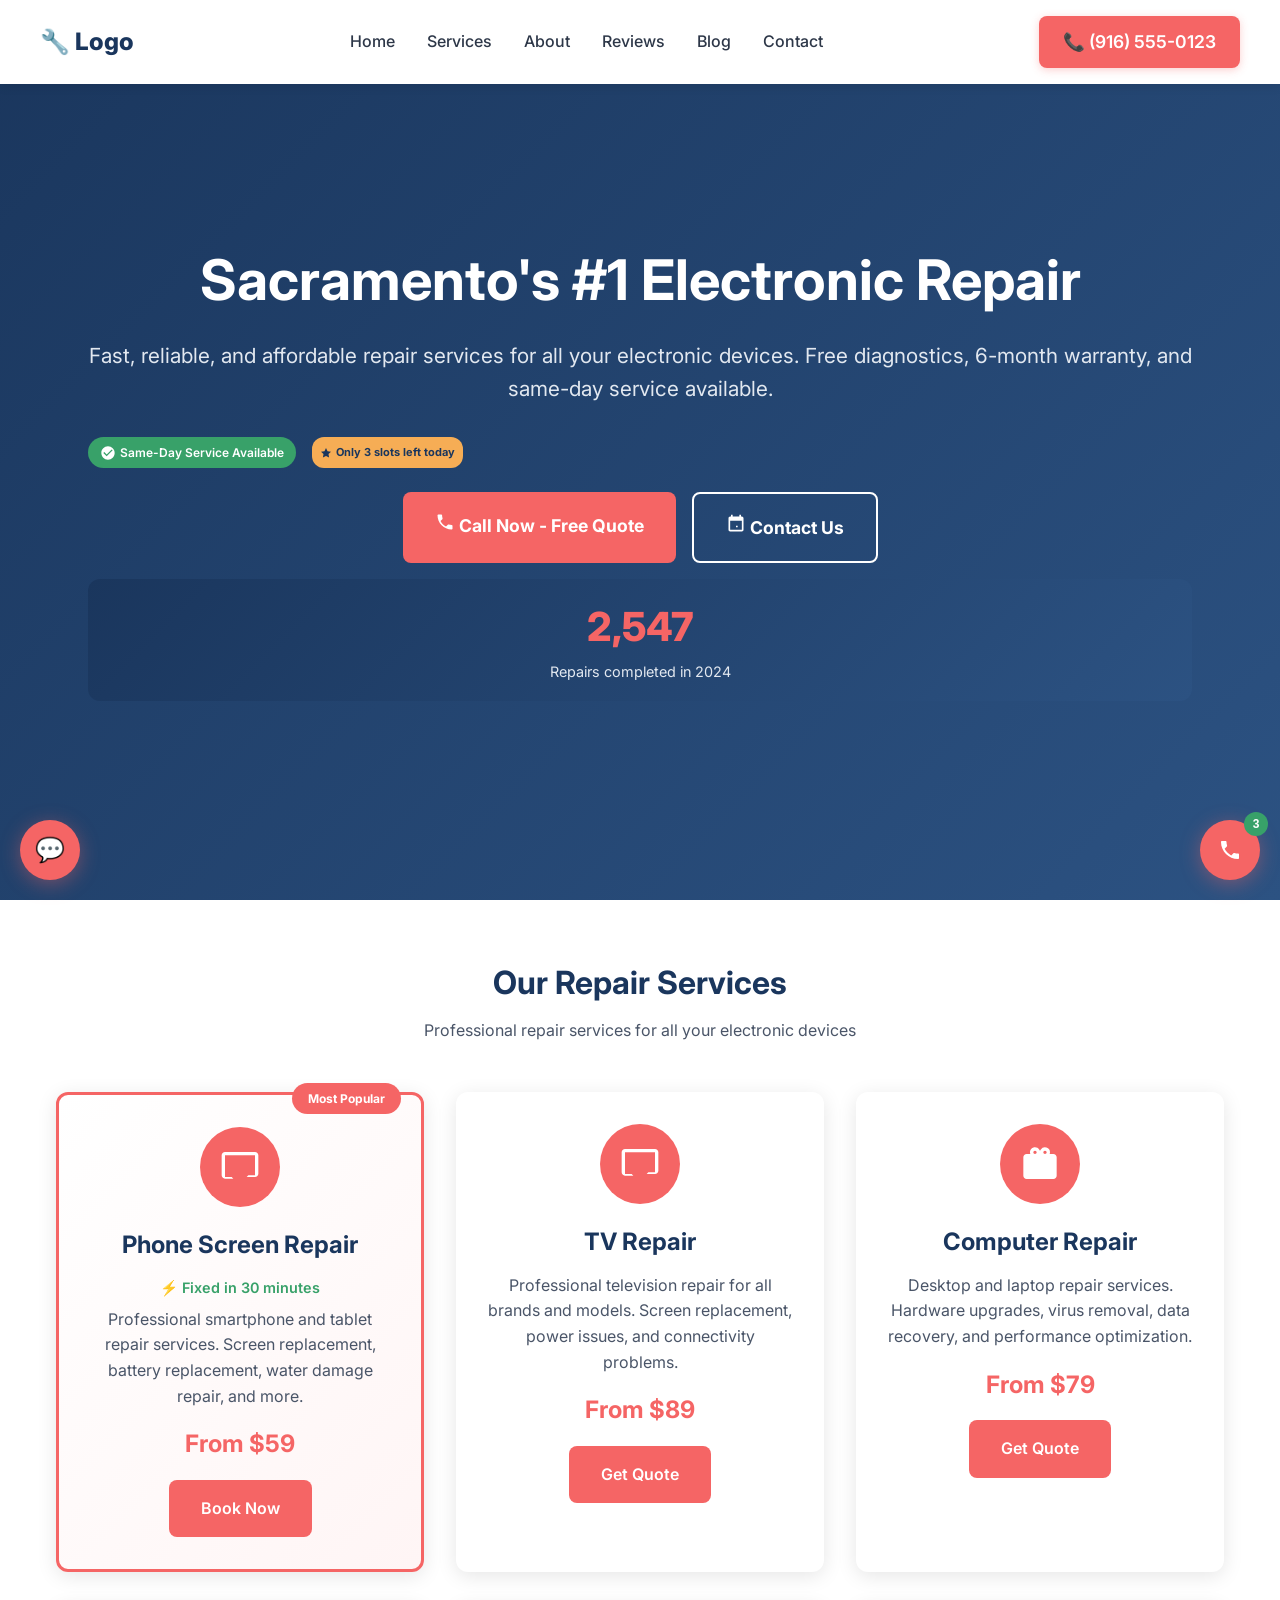
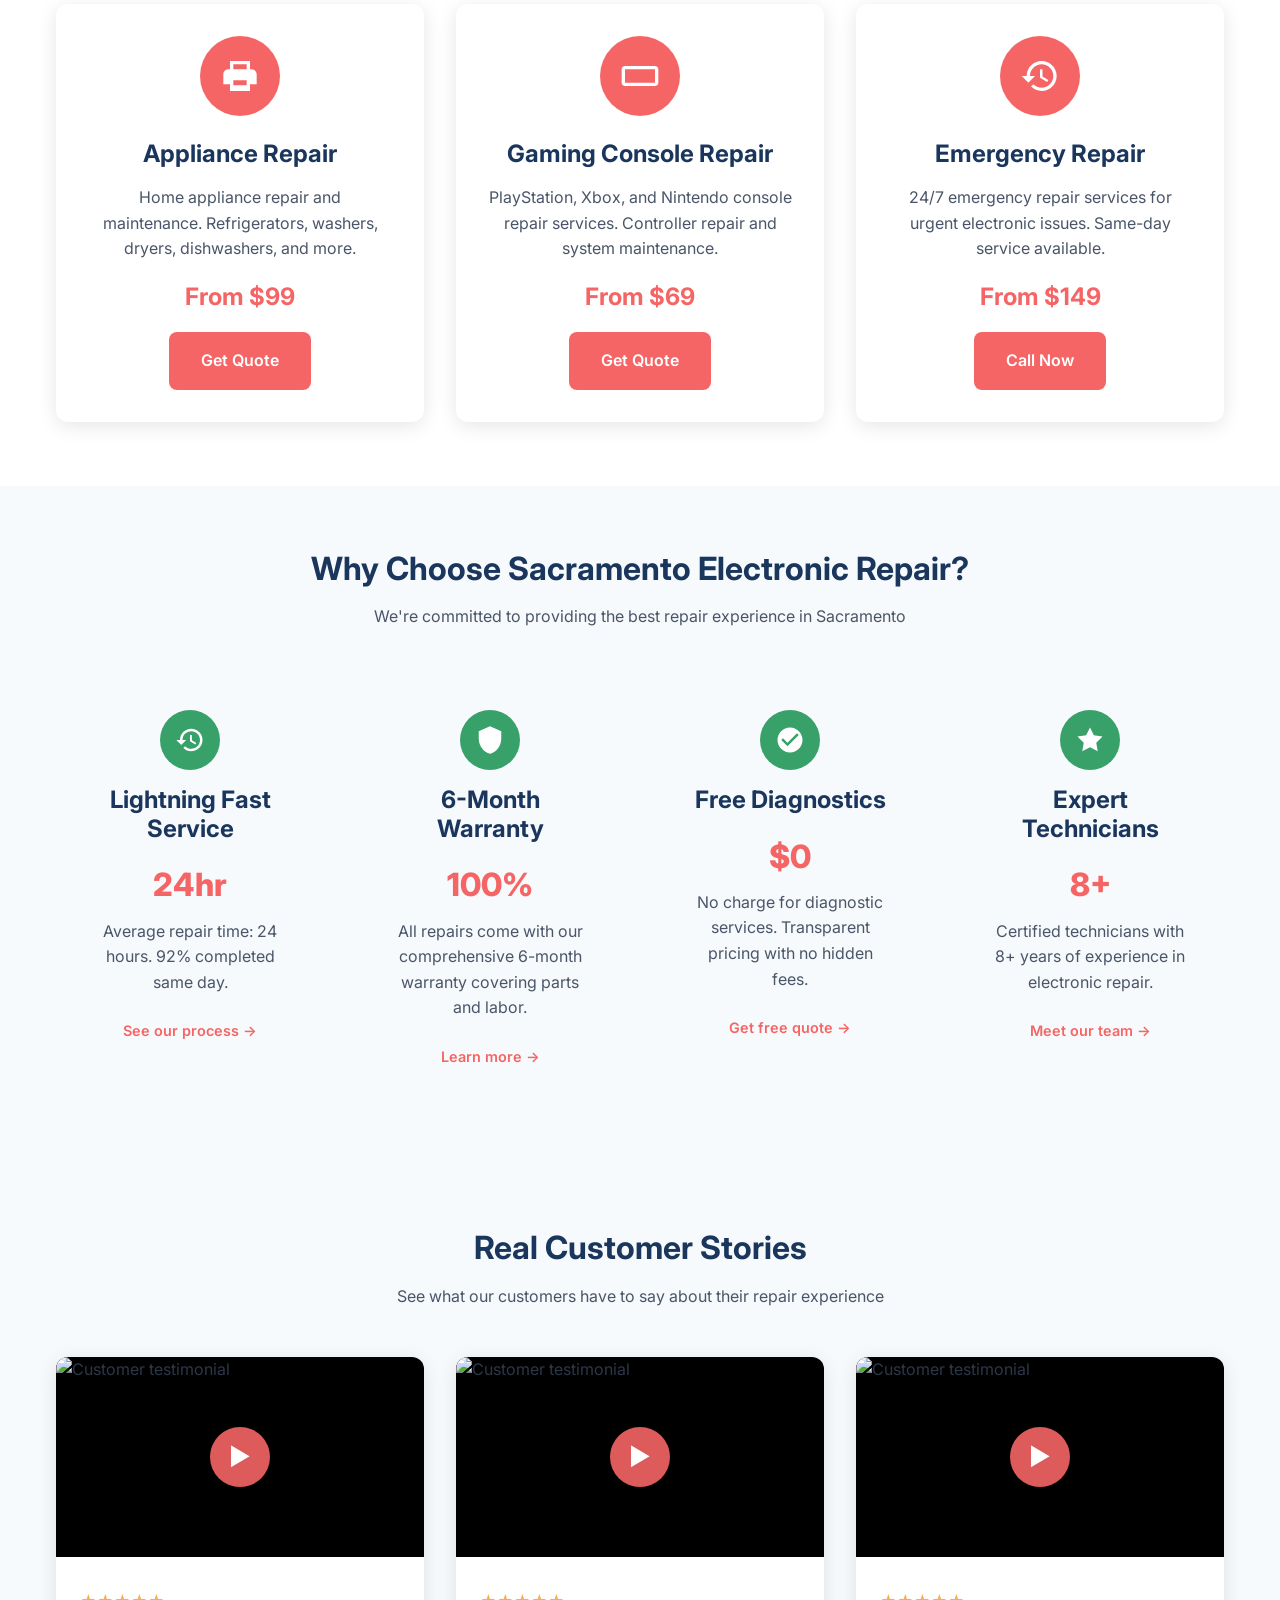
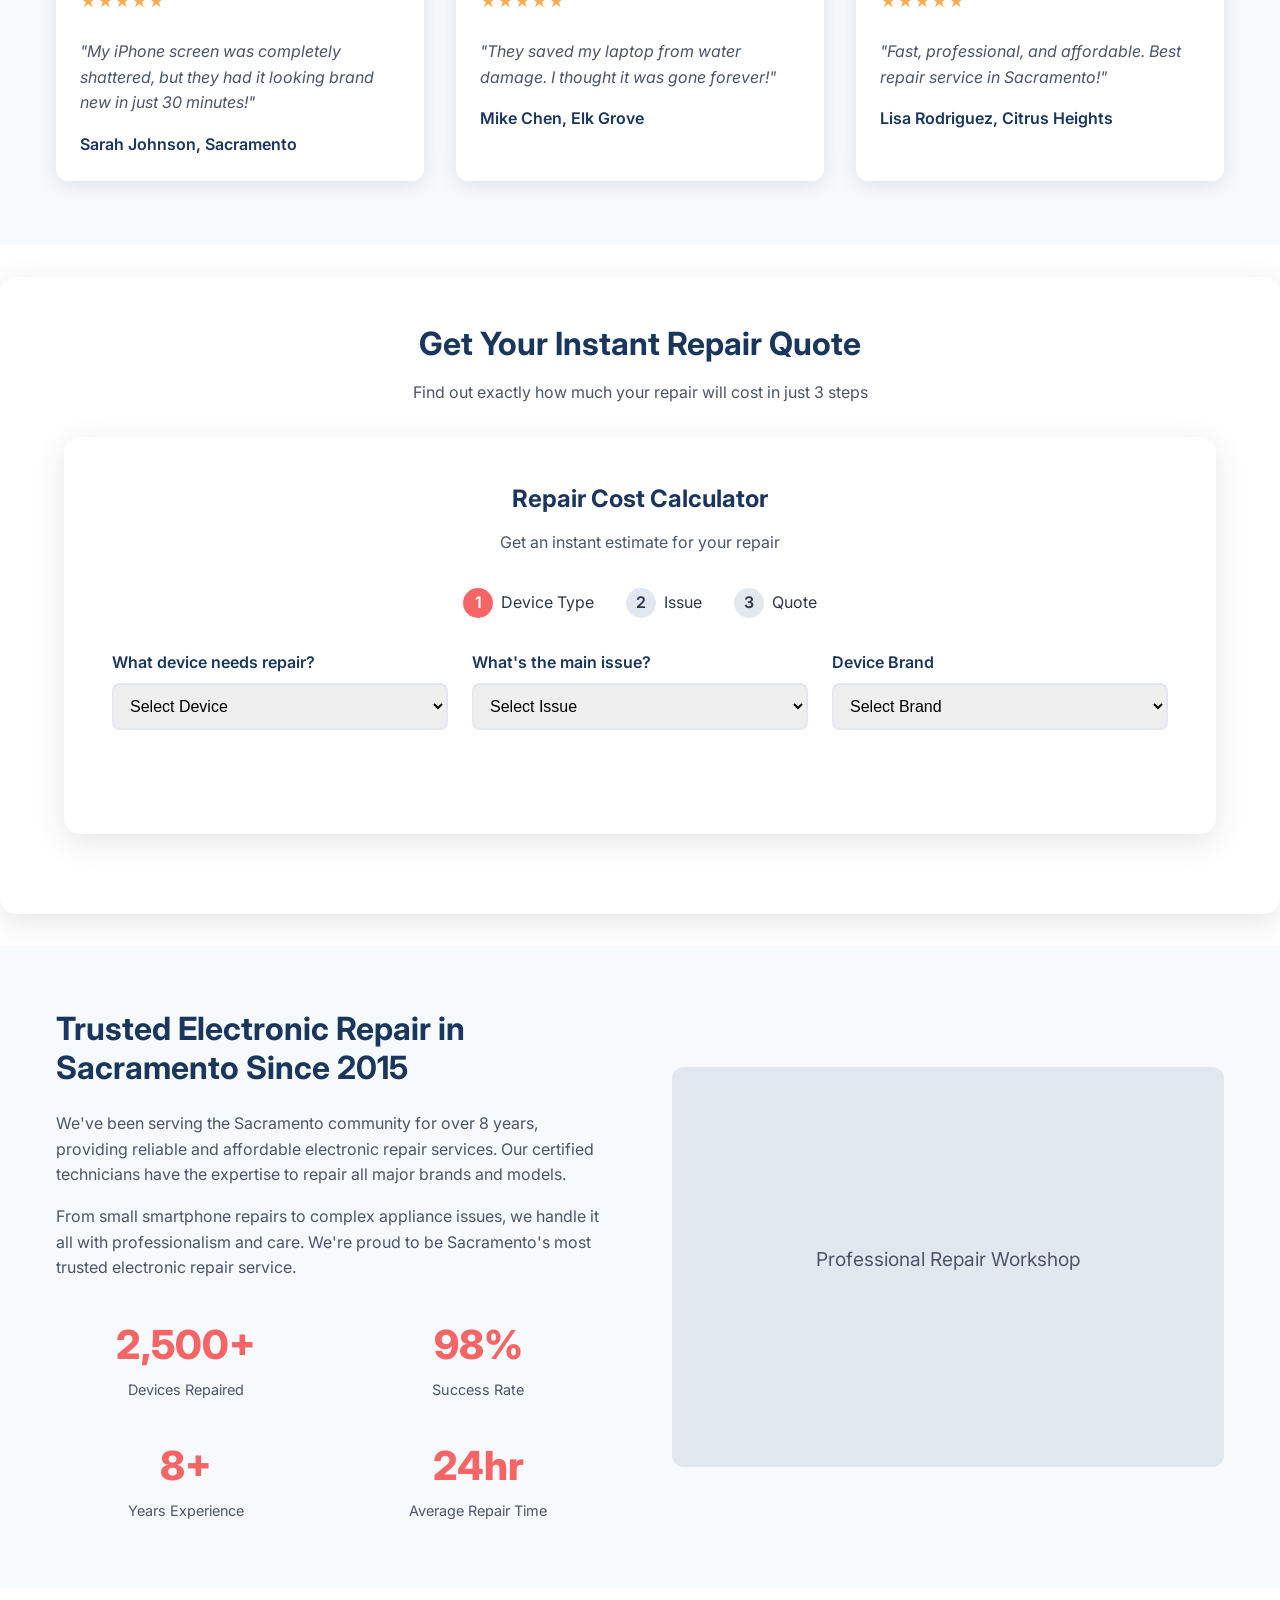
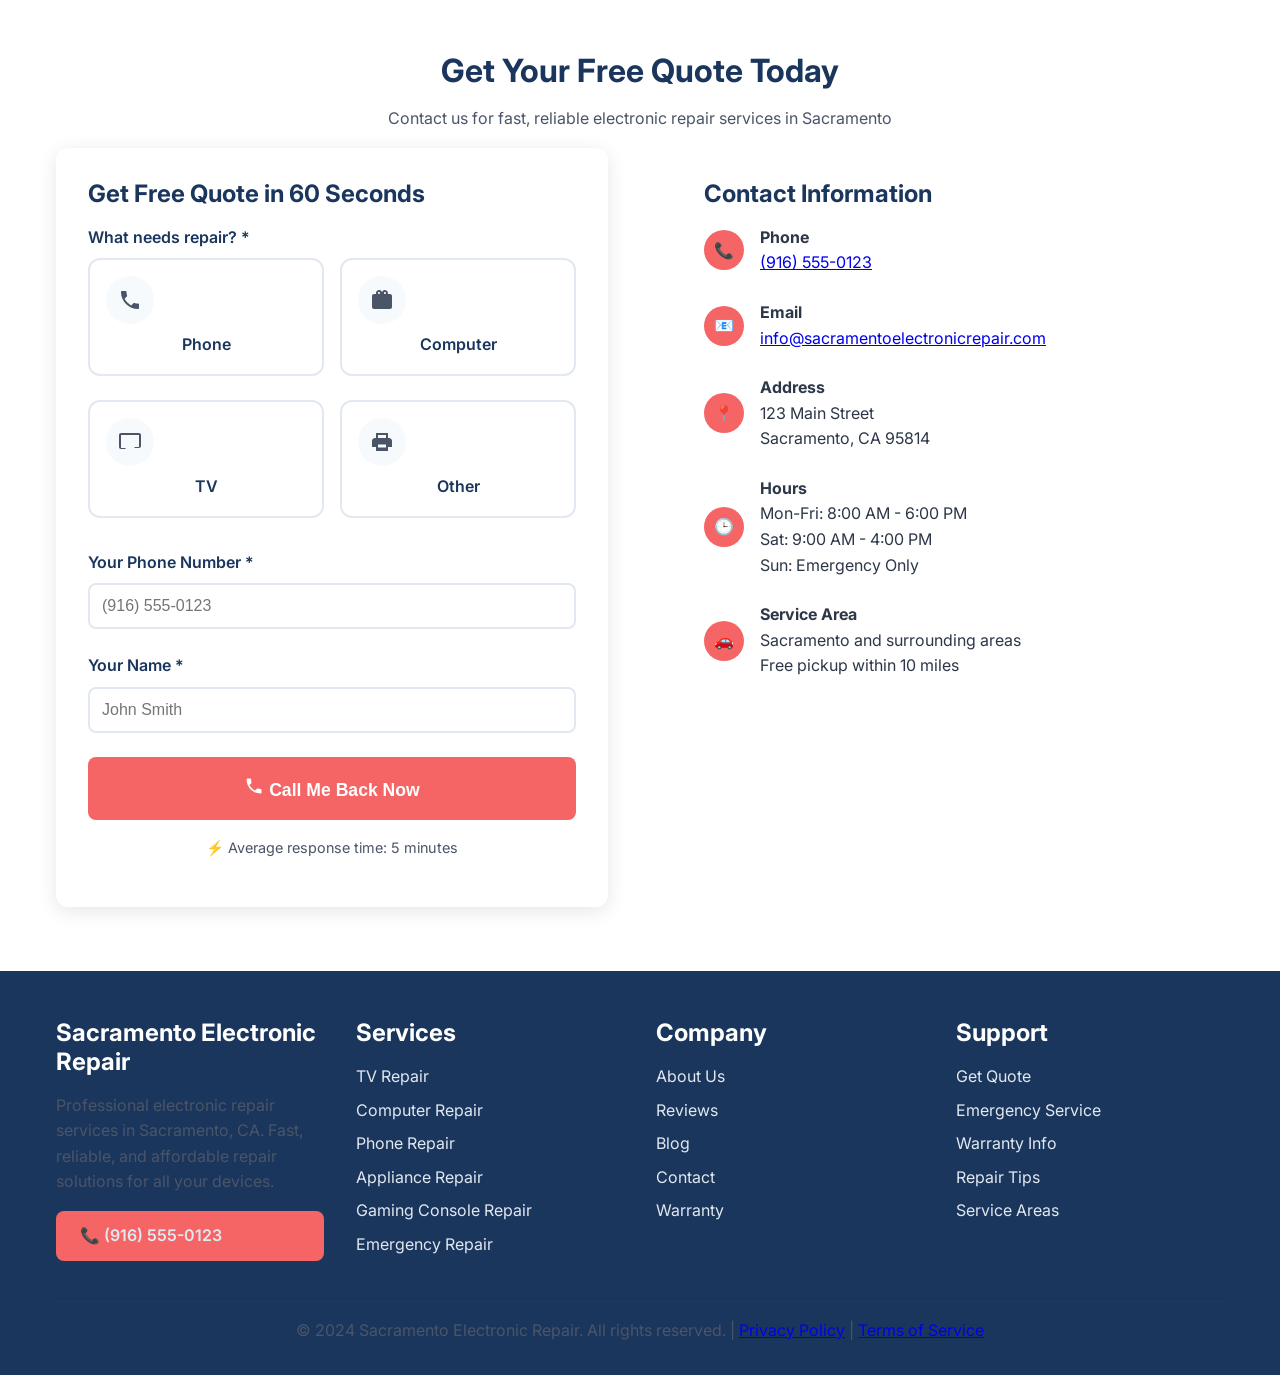
==== commit 91657981: "closed from indexation2" ====
--- a/index.html
+++ b/index.html
@@ -211,29 +211,6 @@
 
     <!-- Main Content -->
     <main id="main-content">
-        <!-- Trust Bar -->
-        <section class="trust-bar">
-            <div class="container">
-                <div class="trust-badges">
-                    <div class="trust-badge">
-                        <svg viewBox="0 0 24 24"><path d="M12 2l3.09 6.26L22 9.27l-5 4.87 1.18 6.88L12 17.77l-6.18 3.25L7 14.14 2 9.27l6.91-1.01L12 2z"/></svg>
-                        <span>4.8★ (127 Reviews)</span>
-                    </div>
-                    <div class="trust-badge">
-                        <svg viewBox="0 0 24 24"><path d="M9 12l2 2 4-4m6 2a9 9 0 11-18 0 9 9 0 0118 0z"/></svg>
-                        <span>BBB A+ Rating</span>
-                    </div>
-                    <div class="trust-badge">
-                        <svg viewBox="0 0 24 24"><path d="M12 2C6.48 2 2 6.48 2 12s4.48 10 10 10 10-4.48 10-10S17.52 2 12 2zm-2 15l-5-5 1.41-1.41L10 14.17l7.59-7.59L19 8l-9 9z"/></svg>
-                        <span>Google Guaranteed</span>
-                    </div>
-                    <div class="trust-badge">
-                        <svg viewBox="0 0 24 24"><path d="M12 2l3.09 6.26L22 9.27l-5 4.87 1.18 6.88L12 17.77l-6.18 3.25L7 14.14 2 9.27l6.91-1.01L12 2z"/></svg>
-                        <span>8+ Years Experience</span>
-                    </div>
-                </div>
-            </div>
-        </section>
 
         <!-- Hero Section -->
         <section class="hero">
@@ -265,7 +242,7 @@
                             </a>
                             <a href="contact.html" class="btn btn-secondary btn-large">
                                 <svg viewBox="0 0 24 24" width="20" height="20"><path d="M19 3h-1V1h-2v2H8V1H6v2H5c-1.11 0-1.99.9-1.99 2L3 19c0 1.1.89 2 2 2h14c1.1 0 2-.9 2-2V5c0-1.1-.9-2-2-2zm0 16H5V8h14v11zm-7-5h2v2h-2v-2z" fill="currentColor"/></svg>
-                                Schedule Online
+                                Contact Us
                             </a>
                         </div>
                         
--- a/assets/css/styles.css
+++ b/assets/css/styles.css
@@ -1,3079 +1,1464 @@
-/* ===== CSS VARIABLES ===== */
-:root {
-  /* Colors */
-  --color-primary: #2C5F2D;
-  --color-accent: #FF6B35;
-  --color-bg: #F7F7F7;
-  --color-text: #2C2C2C;
-  --color-white: #FFFFFF;
-  --color-light-gray: #F5F5F5;
-  --color-medium-gray: #E0E0E0;
-  --color-dark-gray: #757575;
-  
-  /* Typography */
-  --font-family: 'Inter', sans-serif;
-  --font-size-xs: 0.75rem;
-  --font-size-sm: 0.875rem;
-  --font-size-base: 1rem;
-  --font-size-lg: 1.125rem;
-  --font-size-xl: 1.25rem;
-  --font-size-2xl: 1.5rem;
-  --font-size-3xl: 1.875rem;
-  --font-size-4xl: 2.25rem;
-  --font-size-5xl: 3rem;
-  
-  /* Spacing */
-  --spacing-xs: 0.25rem;
-  --spacing-sm: 0.5rem;
-  --spacing-md: 1rem;
-  --spacing-lg: 1.5rem;
-  --spacing-xl: 2rem;
-  --spacing-2xl: 3rem;
-  --spacing-3xl: 4rem;
-  
-  /* Layout */
-  --container-max-width: 1200px;
-  --container-padding: 1rem;
-  
-  /* Border Radius */
-  --radius-sm: 4px;
-  --radius-md: 8px;
-  --radius-lg: 12px;
-  --radius-xl: 16px;
-  
-  /* Shadows */
-  --shadow-sm: 0 1px 2px 0 rgba(0, 0, 0, 0.05);
-  --shadow-md: 0 4px 6px -1px rgba(0, 0, 0, 0.1), 0 2px 4px -1px rgba(0, 0, 0, 0.06);
-  --shadow-lg: 0 10px 15px -3px rgba(0, 0, 0, 0.1), 0 4px 6px -2px rgba(0, 0, 0, 0.05);
-  --shadow-xl: 0 20px 25px -5px rgba(0, 0, 0, 0.1), 0 10px 10px -5px rgba(0, 0, 0, 0.04);
-  
-  /* Transitions */
-  --transition-fast: 0.15s ease-in-out;
-  --transition-base: 0.3s ease-in-out;
-  --transition-slow: 0.5s ease-in-out;
-  
-  /* Z-index */
-  --z-dropdown: 1000;
-  --z-sticky: 1020;
-  --z-fixed: 1030;
-  --z-modal: 1040;
-  --z-popover: 1050;
-  --z-tooltip: 1060;
-}
-
 /* ===== RESET & BASE STYLES ===== */
-*,
-*::before,
-*::after {
-  box-sizing: border-box;
-  margin: 0;
-  padding: 0;
+* {
+    margin: 0;
+    padding: 0;
+    box-sizing: border-box;
 }
 
 html {
-  font-size: 16px;
-  scroll-behavior: smooth;
+    font-size: 16px;
+    scroll-behavior: smooth;
 }
 
 body {
-  font-family: var(--font-family);
-  font-size: var(--font-size-base);
-  line-height: 1.6;
-  color: var(--color-text);
-  background-color: var(--color-white);
-  -webkit-font-smoothing: antialiased;
-  -moz-osx-font-smoothing: grayscale;
-}
-
-/* ===== SKIP LINK ===== */
-.skip-link {
-  position: absolute;
-  top: -40px;
-  left: 6px;
-  background: var(--color-primary);
-  color: var(--color-white);
-  padding: 8px;
-  text-decoration: none;
-  border-radius: var(--radius-sm);
-  z-index: var(--z-tooltip);
-  transition: top var(--transition-fast);
-}
-
-.skip-link:focus {
-  top: 6px;
-}
-
-/* ===== CONTAINER ===== */
+    font-family: 'Inter', -apple-system, BlinkMacSystemFont, 'Segoe UI', Roboto, sans-serif;
+    line-height: 1.6;
+    color: #2d3748;
+    background-color: #ffffff;
+}
+
+/* ===== TYPOGRAPHY ===== */
+h1, h2, h3, h4, h5, h6 {
+    font-weight: 700;
+    line-height: 1.2;
+    margin-bottom: 1rem;
+    color: #1a365d;
+}
+
+h1 { font-size: 2.5rem; }
+h2 { font-size: 2rem; }
+h3 { font-size: 1.5rem; }
+h4 { font-size: 1.25rem; }
+
+p {
+    margin-bottom: 1rem;
+    color: #4a5568;
+}
+
+/* ===== LAYOUT CONTAINERS ===== */
 .container {
-  max-width: var(--container-max-width);
-  margin: 0 auto;
-  padding: 0 var(--container-padding);
-}
-
-@media screen and (min-width: 768px) {
-  .container {
-    padding: 0 var(--spacing-xl);
-  }
-}
-
-/* ===== HEADER ===== */
+    max-width: 1200px;
+    margin: 0 auto;
+    padding: 0 1rem;
+}
+
+.section {
+    padding: 4rem 0;
+}
+
+.section-alt {
+    background-color: #f7fafc;
+}
+
+/* ===== HEADER & NAVIGATION ===== */
 .header {
-  background: var(--color-white);
-  box-shadow: var(--shadow-sm);
-  position: sticky;
-  top: 0;
-  z-index: var(--z-sticky);
-}
-
-.header__content {
-  display: flex;
-  align-items: center;
-  justify-content: space-between;
-  padding: var(--spacing-md) 0;
-  gap: var(--spacing-md);
-}
-
-.header__logo {
-  display: flex;
-  align-items: center;
-  gap: var(--spacing-sm);
-  text-decoration: none;
-  color: var(--color-primary);
-  font-weight: 600;
-  font-size: var(--font-size-lg);
-}
-
-.header__logo .material-icons {
-  font-size: 1.5rem;
-}
-
-.header__logo-text {
-  display: none;
-}
-
-@media screen and (min-width: 768px) {
-  .header__logo-text {
-    display: block;
-  }
-}
-
-.header__nav {
-  display: none;
-}
-
-@media screen and (min-width: 768px) {
-  .header__nav {
-    display: block;
-  }
-}
-
-.header__nav-list {
-  display: flex;
-  list-style: none;
-  gap: var(--spacing-lg);
-}
-
-.header__nav-link {
-  color: var(--color-text);
-  text-decoration: none;
-  font-weight: 500;
-  transition: color var(--transition-fast);
-  padding: var(--spacing-sm) 0;
-}
-
-.header__nav-link:hover,
-.header__nav-link:focus {
-  color: var(--color-primary);
-}
-
-.header__nav-link[aria-current="page"] {
-  color: var(--color-primary);
-  font-weight: 600;
-}
-
-.header__contact {
-  display: none;
-  align-items: center;
-  gap: var(--spacing-md);
-}
-
-@media screen and (min-width: 768px) {
-  .header__contact {
-    display: flex;
-  }
-}
-
-.header__phone {
-  display: flex;
-  align-items: center;
-  gap: var(--spacing-xs);
-  color: var(--color-text);
-  text-decoration: none;
-  font-weight: 500;
-  transition: color var(--transition-fast);
-}
-
-.header__phone:hover,
-.header__phone:focus {
-  color: var(--color-primary);
-}
-
-.header__phone .material-icons {
-  font-size: 1.25rem;
-}
-
-.header__cta {
-  background: var(--color-accent);
-  color: var(--color-white);
-  border: none;
-  padding: var(--spacing-sm) var(--spacing-md);
-  border-radius: var(--radius-md);
-  font-weight: 600;
-  cursor: pointer;
-  transition: all var(--transition-fast);
-}
-
-.header__cta:hover,
-.header__cta:focus {
-  background: #E55A2B;
-  transform: translateY(-1px);
-}
-
-.header__mobile-menu {
-  display: flex;
-  flex-direction: column;
-  justify-content: center;
-  width: 24px;
-  height: 24px;
-  background: none;
-  border: none;
-  cursor: pointer;
-  padding: 0;
-}
-
-@media screen and (min-width: 768px) {
-  .header__mobile-menu {
+    background: #ffffff;
+    box-shadow: 0 2px 10px rgba(0,0,0,0.1);
+    position: fixed;
+    top: 0;
+    left: 0;
+    right: 0;
+    z-index: 1000;
+    transition: all 0.3s ease;
+}
+
+.header.scrolled {
+    background: rgba(255, 255, 255, 0.95);
+    backdrop-filter: blur(10px);
+    box-shadow: 0 4px 20px rgba(0,0,0,0.15);
+}
+
+/* Sticky Header Phone Button */
+.header .phone-btn {
+    background: #f56565;
+    color: white;
+    padding: 0.75rem 1.5rem;
+    border-radius: 8px;
+    text-decoration: none;
+    font-weight: 600;
+    transition: all 0.3s ease;
+    font-size: 1.1rem;
+    box-shadow: 0 2px 8px rgba(245,101,101,0.3);
+}
+
+.header .phone-btn:hover {
+    background: #e53e3e;
+    transform: translateY(-1px);
+    box-shadow: 0 4px 12px rgba(245,101,101,0.4);
+}
+
+.nav {
+    display: flex;
+    justify-content: space-between;
+    align-items: center;
+    padding: 1rem 0;
+    position: relative;
+}
+
+.logo {
+    font-size: 1.5rem;
+    font-weight: 800;
+    color: #1a365d;
+    text-decoration: none;
+}
+
+.nav-menu {
+    display: flex;
+    list-style: none;
+    gap: 2rem;
+    margin: 0;
+    padding: 0;
+}
+
+.nav-link {
+    color: #2d3748;
+    text-decoration: none;
+    font-weight: 500;
+    transition: color 0.3s ease;
+}
+
+.nav-link:hover {
+    color: #f56565;
+}
+
+.phone-btn {
+    background: #f56565;
+    color: white;
+    padding: 0.75rem 1.5rem;
+    border-radius: 8px;
+    text-decoration: none;
+    font-weight: 600;
+    transition: background 0.3s ease;
+}
+
+.phone-btn:hover {
+    background: #e53e3e;
+}
+
+.mobile-menu-toggle {
     display: none;
-  }
-}
-
-.header__hamburger {
-  width: 24px;
-  height: 2px;
-  background: var(--color-text);
-  transition: all var(--transition-fast);
-  position: relative;
-}
-
-.header__hamburger::before,
-.header__hamburger::after {
-  content: '';
-  position: absolute;
-  width: 24px;
-  height: 2px;
-  background: var(--color-text);
-  transition: all var(--transition-fast);
-}
-
-.header__hamburger::before {
-  top: -8px;
-}
-
-.header__hamburger::after {
-  top: 8px;
-}
-
-.header__mobile-menu[aria-expanded="true"] .header__hamburger {
-  background: transparent;
-}
-
-.header__mobile-menu[aria-expanded="true"] .header__hamburger::before {
-  transform: rotate(45deg);
-  top: 0;
-}
-
-.header__mobile-menu[aria-expanded="true"] .header__hamburger::after {
-  transform: rotate(-45deg);
-  top: 0;
-}
-
-/* ===== MOBILE MENU ===== */
-.mobile-menu {
-  position: fixed;
-  top: 0;
-  left: 0;
-  right: 0;
-  height: auto;
-  max-height: 80vh;
-  background: var(--color-white);
-  z-index: var(--z-modal);
-  transform: translateY(-100%);
-  transition: transform var(--transition-base);
-  padding: var(--spacing-xl);
-  box-shadow: var(--shadow-xl);
-  border-radius: 0 0 var(--radius-lg) var(--radius-lg);
-  overflow-y: auto;
-}
-
-.mobile-menu[aria-hidden="false"] {
-  transform: translateY(0);
-}
-
-.mobile-menu__close {
-  position: absolute;
-  top: var(--spacing-md);
-  right: var(--spacing-md);
-  background: none;
-  border: none;
-  color: var(--color-text);
-  font-size: 1.5rem;
-  cursor: pointer;
-  padding: var(--spacing-sm);
-  border-radius: var(--radius-sm);
-  transition: background-color var(--transition-fast);
-}
-
-.mobile-menu__close:hover,
-.mobile-menu__close:focus {
-  background: var(--color-light-gray);
-}
-
-.mobile-menu__nav {
-  padding-top: var(--spacing-lg);
-}
-
-.mobile-menu__list {
-  list-style: none;
-  margin-bottom: var(--spacing-xl);
-}
-
-.mobile-menu__item {
-  margin-bottom: var(--spacing-lg);
-}
-
-.mobile-menu__link {
-  color: var(--color-text);
-  text-decoration: none;
-  font-size: var(--font-size-xl);
-  font-weight: 500;
-  display: block;
-  padding: var(--spacing-sm) 0;
-  transition: color var(--transition-fast);
-}
-
-.mobile-menu__link:hover,
-.mobile-menu__link:focus {
-  color: var(--color-primary);
-}
-
-.mobile-menu__link[aria-current="page"] {
-  color: var(--color-primary);
-  font-weight: 600;
-}
-
-.mobile-menu__contact {
-  border-top: 1px solid var(--color-medium-gray);
-  padding-top: var(--spacing-lg);
-}
-
-.mobile-menu__phone {
-  display: flex;
-  align-items: center;
-  gap: var(--spacing-sm);
-  color: var(--color-text);
-  text-decoration: none;
-  font-weight: 500;
-  margin-bottom: var(--spacing-md);
-}
-
-.mobile-menu__phone .material-icons {
-  font-size: 1.25rem;
-}
-
-.mobile-menu__cta {
-  background: var(--color-accent);
-  color: var(--color-white);
-  border: none;
-  padding: var(--spacing-md) var(--spacing-lg);
-  border-radius: var(--radius-md);
-  font-weight: 600;
-  cursor: pointer;
-  width: 100%;
-  transition: all var(--transition-fast);
-}
-
-.mobile-menu__cta:hover,
-.mobile-menu__cta:focus {
-  background: #E55A2B;
+    background: none;
+    border: none;
+    font-size: 1.5rem;
+    cursor: pointer;
+    color: #1a365d;
 }
 
 /* ===== HERO SECTION ===== */
 .hero {
-  position: relative;
-  min-height: 100vh;
-  display: flex;
-  align-items: center;
-  background: linear-gradient(135deg, var(--color-primary) 0%, #1A4A1B 100%);
-  color: var(--color-white);
-  overflow: hidden;
-}
-
-/* Urgency Banner */
-.hero__urgency-banner {
-  background: linear-gradient(135deg, #E53E3E, #FF6B35);
-  color: var(--color-white);
-  padding: var(--spacing-sm) var(--spacing-md);
-  border-radius: var(--radius-lg);
-  text-align: center;
-  font-weight: 700;
-  font-size: var(--font-size-sm);
-  margin-bottom: var(--spacing-lg);
-  animation: pulse 2s infinite;
-  box-shadow: 0 0 20px rgba(229, 62, 62, 0.5);
-}
-
-.hero__urgency-icon {
-  margin-right: var(--spacing-xs);
-  font-size: var(--font-size-lg);
-}
-
-.hero__urgency-text {
-  text-transform: uppercase;
-  letter-spacing: 0.5px;
-}
-
-@keyframes pulse {
-  0% { transform: scale(1); }
-  50% { transform: scale(1.02); }
-  100% { transform: scale(1); }
-}
-
-.hero__background {
-  position: absolute;
-  top: 0;
-  left: 0;
-  right: 0;
-  bottom: 0;
-  z-index: 1;
-}
-
-.hero__image {
-  width: 100%;
-  height: 100%;
-  object-fit: cover;
-  opacity: 0.3;
-}
-
-.hero__content {
-  position: relative;
-  z-index: 2;
-  text-align: center;
-  max-width: 800px;
-  margin: 0 auto;
-}
-
-.hero__title {
-  font-size: var(--font-size-3xl);
-  font-weight: 700;
-  margin-bottom: var(--spacing-lg);
-  line-height: 1.2;
-}
-
-.hero__title-accent {
-  color: var(--color-accent);
-  display: block;
-  margin-top: var(--spacing-sm);
-}
-
-@media screen and (min-width: 768px) {
-  .hero__title {
-    font-size: var(--font-size-4xl);
-  }
-}
-
-@media screen and (min-width: 1024px) {
-  .hero__title {
-    font-size: var(--font-size-5xl);
-  }
-}
-
-.hero__subtitle {
-  font-size: var(--font-size-lg);
-  margin-bottom: var(--spacing-lg);
-  opacity: 0.9;
-  line-height: 1.6;
-}
-
-.hero__subtitle strong {
-  color: var(--color-accent);
-  font-weight: 700;
-}
-
-/* Trust Bar */
-.hero__trust-bar {
-  display: flex;
-  align-items: center;
-  justify-content: center;
-  gap: var(--spacing-sm);
-  background: rgba(255, 255, 255, 0.1);
-  padding: var(--spacing-sm) var(--spacing-md);
-  border-radius: var(--radius-lg);
-  margin-bottom: var(--spacing-2xl);
-  backdrop-filter: blur(10px);
-}
-
-.hero__trust-stars {
-  font-size: var(--font-size-lg);
-}
-
-.hero__trust-text {
-  font-weight: 600;
-  font-size: var(--font-size-sm);
-}
-
-.hero__actions {
-  display: flex;
-  flex-direction: column;
-  gap: var(--spacing-md);
-  margin-bottom: var(--spacing-2xl);
-}
-
-@media screen and (min-width: 768px) {
-  .hero__actions {
-    flex-direction: row;
+    background: linear-gradient(135deg, #1a365d 0%, #2c5282 100%);
+    color: white;
+    padding: 8rem 0 4rem;
+    text-align: center;
+    position: relative;
+    overflow: hidden;
+    min-height: 100vh;
+    display: flex;
+    align-items: center;
+}
+
+.hero::before {
+    content: '';
+    position: absolute;
+    top: 0;
+    left: 0;
+    right: 0;
+    bottom: 0;
+    background: linear-gradient(135deg, rgba(26, 54, 93, 0.9) 0%, rgba(44, 82, 130, 0.9) 100%);
+    z-index: 1;
+}
+
+.hero-video {
+    position: absolute;
+    top: 0;
+    left: 0;
+    width: 100%;
+    height: 100%;
+    object-fit: cover;
+    z-index: 0;
+}
+
+.hero-content {
+    position: relative;
+    z-index: 2;
+    max-width: 1200px;
+    margin: 0 auto;
+    padding: 0 2rem;
+}
+
+.hero h1 {
+    color: white;
+    font-size: 3.5rem;
+    margin-bottom: 1.5rem;
+    animation: fadeInUp 1s ease-out;
+}
+
+.hero-subtitle {
+    font-size: 1.3rem;
+    margin-bottom: 2rem;
+    color: #e2e8f0;
+    animation: fadeInUp 1s ease-out 0.2s both;
+}
+
+.hero-urgency {
+    animation: fadeInUp 1s ease-out 0.4s both;
+}
+
+.cta-buttons {
+    animation: fadeInUp 1s ease-out 0.6s both;
+}
+
+.repair-counter {
+    animation: fadeInUp 1s ease-out 0.8s both;
+}
+
+/* Hero Animations */
+@keyframes fadeInUp {
+    from {
+        opacity: 0;
+        transform: translateY(30px);
+    }
+    to {
+        opacity: 1;
+        transform: translateY(0);
+    }
+}
+
+@keyframes float {
+    0%, 100% {
+        transform: translateY(0px);
+    }
+    50% {
+        transform: translateY(-10px);
+    }
+}
+
+.floating-element {
+    animation: float 3s ease-in-out infinite;
+}
+
+.cta-buttons {
+    display: flex;
+    gap: 1rem;
     justify-content: center;
-  }
-}
-
-.hero__cta {
-  display: flex;
-  flex-direction: column;
-  align-items: center;
-  justify-content: center;
-  gap: var(--spacing-xs);
-  padding: var(--spacing-lg) var(--spacing-xl);
-  border-radius: var(--radius-lg);
-  font-weight: 600;
-  font-size: var(--font-size-lg);
-  text-decoration: none;
-  transition: all var(--transition-base);
-  border: none;
-  cursor: pointer;
-  text-align: center;
-  min-height: 80px;
-}
-
-.hero__cta-text {
-  font-size: var(--font-size-lg);
-  font-weight: 700;
-}
-
-.hero__cta-sub {
-  font-size: var(--font-size-sm);
-  opacity: 0.9;
-  font-weight: 500;
-}
-
-.hero__cta--primary {
-  background: var(--color-accent);
-  color: var(--color-white);
-}
-
-.hero__cta--primary:hover,
-.hero__cta--primary:focus {
-  background: #E55A2B;
-  transform: translateY(-2px);
-  box-shadow: var(--shadow-lg);
-}
-
-.pulse-button {
-  animation: pulse-button 2s infinite;
-}
-
-@keyframes pulse-button {
-  0% { 
-    box-shadow: 0 0 0 0 rgba(255, 107, 53, 0.7);
-    transform: scale(1);
-  }
-  50% { 
-    box-shadow: 0 0 0 10px rgba(255, 107, 53, 0);
-    transform: scale(1.02);
-  }
-  100% { 
-    box-shadow: 0 0 0 0 rgba(255, 107, 53, 0);
-    transform: scale(1);
-  }
-}
-
-.hero__cta--secondary {
-  background: transparent;
-  color: var(--color-white);
-  border: 2px solid var(--color-white);
-}
-
-.hero__cta--secondary:hover,
-.hero__cta--secondary:focus {
-  background: var(--color-white);
-  color: var(--color-primary);
-}
-
-.hero__features {
-  display: flex;
-  flex-direction: column;
-  gap: var(--spacing-md);
-  justify-content: center;
-}
-
-@media screen and (min-width: 768px) {
-  .hero__features {
-    flex-direction: row;
-  }
-}
-
-.hero__feature {
-  display: flex;
-  align-items: center;
-  gap: var(--spacing-sm);
-  font-weight: 500;
-}
-
-.hero__feature .material-icons {
-  font-size: 1.25rem;
-}
-
-/* ===== PAGE HEADER ===== */
-.page-header {
-  background: var(--color-light-gray);
-  padding: var(--spacing-3xl) 0;
-  text-align: center;
-}
-
-.page-header__title {
-  font-size: var(--font-size-3xl);
-  font-weight: 700;
-  color: var(--color-primary);
-  margin-bottom: var(--spacing-md);
-}
-
-@media screen and (min-width: 768px) {
-  .page-header__title {
-    font-size: var(--font-size-4xl);
-  }
-}
-
-.page-header__subtitle {
-  font-size: var(--font-size-lg);
-  color: var(--color-dark-gray);
-  max-width: 600px;
-  margin: 0 auto;
-}
-
-/* ===== SERVICES OVERVIEW ===== */
-.services-overview {
-  padding: var(--spacing-3xl) 0;
-  background: var(--color-white);
-}
-
-.services-overview__title {
-  text-align: center;
-  font-size: var(--font-size-3xl);
-  font-weight: 700;
-  color: var(--color-primary);
-  margin-bottom: var(--spacing-md);
-}
-
-.services-overview__subtitle {
-  text-align: center;
-  font-size: var(--font-size-lg);
-  color: var(--color-dark-gray);
-  margin-bottom: var(--spacing-2xl);
-  max-width: 600px;
-  margin-left: auto;
-  margin-right: auto;
-}
-
-.services-overview__grid {
-  display: grid;
-  grid-template-columns: 1fr;
-  gap: var(--spacing-xl);
-}
-
-@media screen and (min-width: 768px) {
-  .services-overview__grid {
-    grid-template-columns: repeat(2, 1fr);
-  }
-}
-
-@media screen and (min-width: 1024px) {
-  .services-overview__grid {
-    grid-template-columns: repeat(3, 1fr);
-  }
+    flex-wrap: wrap;
+}
+
+.btn {
+    padding: 1rem 2rem;
+    border-radius: 8px;
+    text-decoration: none;
+    font-weight: 600;
+    transition: all 0.3s ease;
+    display: inline-block;
+    border: none;
+    cursor: pointer;
+    font-size: 1rem;
+}
+
+.btn-primary {
+    background: #f56565;
+    color: white;
+}
+
+.btn-primary:hover {
+    background: #e53e3e;
+    transform: translateY(-2px);
+}
+
+.btn-secondary {
+    background: transparent;
+    color: white;
+    border: 2px solid white;
+}
+
+.btn-secondary:hover {
+    background: white;
+    color: #1a365d;
+}
+
+/* ===== SERVICES SECTION ===== */
+.services {
+    padding: 4rem 0;
+}
+
+.services-grid {
+    display: grid;
+    grid-template-columns: repeat(auto-fit, minmax(300px, 1fr));
+    gap: 2rem;
+    margin-top: 3rem;
 }
 
 .service-card {
-  background: var(--color-white);
-  border-radius: var(--radius-lg);
-  padding: var(--spacing-xl);
-  box-shadow: var(--shadow-md);
-  transition: all var(--transition-base);
-  text-align: center;
+    background: white;
+    padding: 2rem;
+    border-radius: 12px;
+    box-shadow: 0 4px 20px rgba(0,0,0,0.1);
+    text-align: center;
+    transition: transform 0.3s ease;
+    position: relative;
 }
 
 .service-card:hover {
-  transform: translateY(-4px);
-  box-shadow: var(--shadow-xl);
-}
-
-.service-card__icon {
-  width: 80px;
-  height: 80px;
-  background: var(--color-primary);
-  border-radius: 50%;
-  display: flex;
-  align-items: center;
-  justify-content: center;
-  margin: 0 auto var(--spacing-lg);
-}
-
-.service-card__icon .material-icons {
-  font-size: 2rem;
-  color: var(--color-white);
-}
-
-.service-card__title {
-  font-size: var(--font-size-xl);
-  font-weight: 600;
-  color: var(--color-primary);
-  margin-bottom: var(--spacing-md);
-}
-
-.service-card__description {
-  color: var(--color-dark-gray);
-  margin-bottom: var(--spacing-lg);
-  line-height: 1.6;
-}
-
-.service-card__link {
-  display: inline-flex;
-  align-items: center;
-  gap: var(--spacing-xs);
-  color: var(--color-accent);
-  text-decoration: none;
-  font-weight: 600;
-  transition: color var(--transition-fast);
-}
-
-.service-card__link:hover,
-.service-card__link:focus {
-  color: #E55A2B;
+    transform: translateY(-5px);
+}
+
+.service-card.featured {
+    border: 3px solid #f56565;
+    background: linear-gradient(135deg, #fff 0%, #fff5f5 100%);
+}
+
+.service-card .badge {
+    position: absolute;
+    top: -12px;
+    right: 20px;
+    background: #f56565;
+    color: white;
+    padding: 6px 16px;
+    border-radius: 20px;
+    font-size: 12px;
+    font-weight: 700;
+}
+
+.service-icon {
+    width: 80px;
+    height: 80px;
+    background: #f56565;
+    border-radius: 50%;
+    display: flex;
+    align-items: center;
+    justify-content: center;
+    margin: 0 auto 1.5rem;
+    font-size: 2rem;
+    color: white;
+}
+
+/* Professional SVG Icons */
+.service-icon svg {
+    width: 40px;
+    height: 40px;
+    fill: white;
+}
+
+.feature-icon {
+    width: 60px;
+    height: 60px;
+    background: #38a169;
+    border-radius: 50%;
+    display: flex;
+    align-items: center;
+    justify-content: center;
+    margin: 0 auto 1rem;
+    font-size: 1.5rem;
+    color: white;
+}
+
+.feature-icon svg {
+    width: 30px;
+    height: 30px;
+    fill: white;
+}
+
+.service-card h3 {
+    margin-bottom: 1rem;
+    color: #1a365d;
+}
+
+.service-price {
+    font-size: 1.5rem;
+    font-weight: 700;
+    color: #f56565;
+    margin: 1rem 0;
 }
 
 /* ===== WHY CHOOSE US ===== */
-.why-choose-us {
-  padding: var(--spacing-3xl) 0;
-  background: var(--color-light-gray);
-}
-
-.why-choose-us__title {
-  text-align: center;
-  font-size: var(--font-size-3xl);
-  font-weight: 700;
-  color: var(--color-primary);
-  margin-bottom: var(--spacing-md);
-}
-
-.why-choose-us__grid {
-  display: grid;
-  grid-template-columns: 1fr;
-  gap: var(--spacing-xl);
-}
-
-@media screen and (min-width: 768px) {
-  .why-choose-us__grid {
-    grid-template-columns: repeat(2, 1fr);
-  }
-}
-
-@media screen and (min-width: 1024px) {
-  .why-choose-us__grid {
-    grid-template-columns: repeat(3, 1fr);
-  }
-}
-
-.feature-card {
-  background: var(--color-white);
-  border-radius: var(--radius-lg);
-  padding: var(--spacing-xl);
-  text-align: center;
-  box-shadow: var(--shadow-sm);
-  transition: all var(--transition-base);
-}
-
-.feature-card:hover {
-  transform: translateY(-2px);
-  box-shadow: var(--shadow-md);
-}
-
-.feature-card__icon {
-  width: 60px;
-  height: 60px;
-  background: var(--color-accent);
-  border-radius: 50%;
-  display: flex;
-  align-items: center;
-  justify-content: center;
-  margin: 0 auto var(--spacing-lg);
-}
-
-.feature-card__icon .material-icons {
-  font-size: 1.5rem;
-  color: var(--color-white);
-}
-
-.feature-card__title {
-  font-size: var(--font-size-lg);
-  font-weight: 600;
-  color: var(--color-primary);
-  margin-bottom: var(--spacing-md);
-}
-
-.feature-card__description {
-  color: var(--color-dark-gray);
-  line-height: 1.6;
-}
-
-/* ===== WHY WAIT SECTION ===== */
-.why-wait {
-  padding: var(--spacing-3xl) 0;
-  background: var(--color-light-gray);
-}
-
-.why-wait__title {
-  text-align: center;
-  font-size: var(--font-size-3xl);
-  font-weight: 700;
-  color: var(--color-primary);
-  margin-bottom: var(--spacing-2xl);
-}
-
-.why-wait__comparison {
-  display: grid;
-  grid-template-columns: 1fr;
-  gap: var(--spacing-xl);
-  max-width: 1000px;
-  margin: 0 auto;
-}
-
-@media screen and (min-width: 768px) {
-  .why-wait__comparison {
-    grid-template-columns: 1fr 1fr;
-  }
-}
-
-.why-wait__option {
-  background: var(--color-white);
-  border-radius: var(--radius-lg);
-  padding: var(--spacing-2xl);
-  text-align: center;
-  box-shadow: var(--shadow-md);
-  transition: all var(--transition-base);
-}
-
-.why-wait__option--bad {
-  border: 2px solid #E53E3E;
-}
-
-.why-wait__option--good {
-  border: 2px solid var(--color-accent);
-  transform: scale(1.02);
-  box-shadow: var(--shadow-xl);
-}
-
-.why-wait__option-title {
-  font-size: var(--font-size-xl);
-  font-weight: 700;
-  margin-bottom: var(--spacing-lg);
-}
-
-.why-wait__option--bad .why-wait__option-title {
-  color: #E53E3E;
-}
-
-.why-wait__option--good .why-wait__option-title {
-  color: var(--color-accent);
-}
-
-.why-wait__option-list {
-  list-style: none;
-  margin-bottom: var(--spacing-xl);
-}
-
-.why-wait__option-list li {
-  padding: var(--spacing-sm) 0;
-  font-size: var(--font-size-lg);
-  font-weight: 500;
-}
-
-.why-wait__cta {
-  display: flex;
-  align-items: center;
-  justify-content: center;
-  gap: var(--spacing-sm);
-  background: var(--color-accent);
-  color: var(--color-white);
-  padding: var(--spacing-md) var(--spacing-xl);
-  border-radius: var(--radius-lg);
-  text-decoration: none;
-  font-weight: 700;
-  font-size: var(--font-size-lg);
-  transition: all var(--transition-base);
-  animation: pulse-button 2s infinite;
-}
-
-.why-wait__cta:hover,
-.why-wait__cta:focus {
-  background: #E55A2B;
-  transform: translateY(-2px);
-  box-shadow: var(--shadow-lg);
-}
-
-/* ===== LIVE ACTIVITY FEED ===== */
-.live-activity {
-  padding: var(--spacing-2xl) 0;
-  background: var(--color-primary);
-  color: var(--color-white);
-}
-
-.live-activity__title {
-  text-align: center;
-  font-size: var(--font-size-2xl);
-  font-weight: 700;
-  margin-bottom: var(--spacing-xl);
-}
-
-.live-activity__feed {
-  display: flex;
-  flex-direction: column;
-  gap: var(--spacing-md);
-  margin-bottom: var(--spacing-lg);
-}
-
-.activity-item {
-  display: flex;
-  align-items: center;
-  gap: var(--spacing-sm);
-  background: rgba(255, 255, 255, 0.1);
-  padding: var(--spacing-sm) var(--spacing-md);
-  border-radius: var(--radius-md);
-  backdrop-filter: blur(10px);
-  animation: slideIn 0.5s ease-out;
-}
-
-.activity-icon {
-  color: #38A169;
-  font-weight: 700;
-  font-size: var(--font-size-lg);
-}
-
-.activity-text {
-  font-size: var(--font-size-sm);
-  font-weight: 500;
-}
-
-.live-activity__stats {
-  display: flex;
-  align-items: center;
-  justify-content: center;
-  gap: var(--spacing-sm);
-  background: rgba(255, 107, 53, 0.2);
-  padding: var(--spacing-sm) var(--spacing-md);
-  border-radius: var(--radius-lg);
-  font-weight: 600;
-  animation: pulse 2s infinite;
-}
-
-.activity-fire {
-  font-size: var(--font-size-lg);
-}
-
-@keyframes slideIn {
-  from {
-    opacity: 0;
-    transform: translateX(-20px);
-  }
-  to {
-    opacity: 1;
-    transform: translateX(0);
-  }
+.why-choose {
+    background: #f7fafc;
+    padding: 4rem 0;
+}
+
+.features-grid {
+    display: grid;
+    grid-template-columns: repeat(auto-fit, minmax(250px, 1fr));
+    gap: 2rem;
+    margin-top: 3rem;
+}
+
+.feature {
+    text-align: center;
+    padding: 2rem;
+}
+
+.feature-icon {
+    width: 60px;
+    height: 60px;
+    background: #38a169;
+    border-radius: 50%;
+    display: flex;
+    align-items: center;
+    justify-content: center;
+    margin: 0 auto 1rem;
+    font-size: 1.5rem;
+    color: white;
 }
 
 /* ===== TESTIMONIALS ===== */
 .testimonials {
-  padding: var(--spacing-3xl) 0;
-  background: var(--color-white);
-}
-
-.testimonials__title {
-  text-align: center;
-  font-size: var(--font-size-3xl);
-  font-weight: 700;
-  color: var(--color-primary);
-  margin-bottom: var(--spacing-md);
-}
-
-.testimonials__grid {
-  display: grid;
-  grid-template-columns: 1fr;
-  gap: var(--spacing-xl);
-}
-
-@media screen and (min-width: 768px) {
-  .testimonials__grid {
+    padding: 4rem 0;
+}
+
+.testimonials-grid {
+    display: grid;
+    grid-template-columns: repeat(auto-fit, minmax(300px, 1fr));
+    gap: 2rem;
+    margin-top: 3rem;
+}
+
+.testimonial {
+    background: white;
+    padding: 2rem;
+    border-radius: 12px;
+    box-shadow: 0 4px 20px rgba(0,0,0,0.1);
+    position: relative;
+}
+
+.testimonial::before {
+    content: '"';
+    font-size: 4rem;
+    color: #f56565;
+    position: absolute;
+    top: -10px;
+    left: 20px;
+}
+
+.testimonial-text {
+    font-style: italic;
+    margin-bottom: 1rem;
+    padding-top: 1rem;
+}
+
+.testimonial-author {
+    font-weight: 600;
+    color: #1a365d;
+}
+
+.testimonial-rating {
+    color: #fbbf24;
+    margin-top: 0.5rem;
+}
+
+/* ===== ABOUT SECTION ===== */
+.about {
+    background: #f7fafc;
+    padding: 4rem 0;
+}
+
+.about-content {
+    display: grid;
+    grid-template-columns: 1fr 1fr;
+    gap: 4rem;
+    align-items: center;
+}
+
+.about-text h2 {
+    margin-bottom: 1.5rem;
+}
+
+.about-stats {
+    display: grid;
     grid-template-columns: repeat(2, 1fr);
-  }
-}
-
-@media screen and (min-width: 1024px) {
-  .testimonials__grid {
-    grid-template-columns: repeat(3, 1fr);
-  }
-}
-
-.testimonial-card {
-  background: var(--color-white);
-  border-radius: var(--radius-lg);
-  padding: var(--spacing-xl);
-  box-shadow: var(--shadow-md);
-  border-left: 4px solid var(--color-accent);
-}
-
-.testimonial-card__stars {
-  display: flex;
-  gap: var(--spacing-xs);
-  margin-bottom: var(--spacing-md);
-}
-
-.testimonial-card__stars .material-icons {
-  color: #FFD700;
-  font-size: 1.25rem;
-}
-
-.testimonial-card__text {
-  font-style: italic;
-  margin-bottom: var(--spacing-lg);
-  line-height: 1.6;
-  color: var(--color-text);
-}
-
-.testimonial-card__author strong {
-  color: var(--color-primary);
-  font-weight: 600;
-}
-
-.testimonial-card__author span {
-  color: var(--color-dark-gray);
-  font-size: var(--font-size-sm);
-}
-
-/* ===== SERVICE AREAS ===== */
-.service-areas {
-  padding: var(--spacing-3xl) 0;
-  background: var(--color-light-gray);
-}
-
-.service-areas__title {
-  text-align: center;
-  font-size: var(--font-size-3xl);
-  font-weight: 700;
-  color: var(--color-primary);
-  margin-bottom: var(--spacing-md);
-}
-
-.service-areas__subtitle {
-  text-align: center;
-  font-size: var(--font-size-lg);
-  color: var(--color-dark-gray);
-  margin-bottom: var(--spacing-2xl);
-}
-
-.service-areas__grid {
-  display: grid;
-  grid-template-columns: 1fr;
-  gap: var(--spacing-lg);
-}
-
-@media screen and (min-width: 768px) {
-  .service-areas__grid {
-    grid-template-columns: repeat(2, 1fr);
-  }
-}
-
-@media screen and (min-width: 1024px) {
-  .service-areas__grid {
-    grid-template-columns: repeat(3, 1fr);
-  }
-}
-
-.area-card {
-  background: var(--color-white);
-  border-radius: var(--radius-lg);
-  padding: var(--spacing-lg);
-  text-align: center;
-  box-shadow: var(--shadow-sm);
-  transition: all var(--transition-base);
-}
-
-.area-card:hover {
-  transform: translateY(-2px);
-  box-shadow: var(--shadow-md);
-}
-
-.area-card__title {
-  font-size: var(--font-size-lg);
-  font-weight: 600;
-  color: var(--color-primary);
-  margin-bottom: var(--spacing-sm);
-}
-
-.area-card__description {
-  color: var(--color-dark-gray);
-  font-size: var(--font-size-sm);
-}
-
-/* ===== EMERGENCY SERVICE ===== */
-.emergency-service {
-  padding: var(--spacing-3xl) 0;
-  background: var(--color-primary);
-  color: var(--color-white);
-}
-
-.emergency-service__content {
-  display: flex;
-  flex-direction: column;
-  gap: var(--spacing-xl);
-  align-items: center;
-  text-align: center;
-}
-
-@media screen and (min-width: 768px) {
-  .emergency-service__content {
-    flex-direction: row;
-    text-align: left;
-  }
-}
-
-.emergency-service__title {
-  font-size: var(--font-size-3xl);
-  font-weight: 700;
-  margin-bottom: var(--spacing-md);
-}
-
-.emergency-service__description {
-  font-size: var(--font-size-lg);
-  margin-bottom: var(--spacing-lg);
-  opacity: 0.9;
-}
-
-.emergency-service__features {
-  display: flex;
-  flex-direction: column;
-  gap: var(--spacing-md);
-}
-
-@media screen and (min-width: 768px) {
-  .emergency-service__features {
-    flex-direction: row;
-  }
-}
-
-.emergency-service__feature {
-  display: flex;
-  align-items: center;
-  gap: var(--spacing-sm);
-  font-weight: 500;
-}
-
-.emergency-service__feature .material-icons {
-  font-size: 1.25rem;
-}
-
-.emergency-service__button {
-  display: flex;
-  align-items: center;
-  gap: var(--spacing-sm);
-  background: var(--color-accent);
-  color: var(--color-white);
-  padding: var(--spacing-md) var(--spacing-xl);
-  border-radius: var(--radius-lg);
-  text-decoration: none;
-  font-weight: 600;
-  font-size: var(--font-size-lg);
-  transition: all var(--transition-base);
-  white-space: nowrap;
-}
-
-.emergency-service__button:hover,
-.emergency-service__button:focus {
-  background: #E55A2B;
-  transform: translateY(-2px);
-  box-shadow: var(--shadow-lg);
-}
-
-/* ===== STICKY CTA BAR ===== */
-.sticky-cta {
-  position: fixed;
-  bottom: 0;
-  left: 0;
-  right: 0;
-  background: var(--color-white);
-  border-top: 2px solid var(--color-accent);
-  box-shadow: 0 -4px 20px rgba(0, 0, 0, 0.15);
-  z-index: var(--z-sticky);
-  display: none;
-  animation: slideUp 0.3s ease-out;
-}
-
-@media screen and (max-width: 767px) {
-  .sticky-cta {
+    gap: 2rem;
+    margin-top: 2rem;
+}
+
+.stat {
+    text-align: center;
+}
+
+.stat-number {
+    font-size: 2.5rem;
+    font-weight: 800;
+    color: #f56565;
     display: block;
-  }
-}
-
-.sticky-cta__content {
-  display: flex;
-  align-items: center;
-  justify-content: space-between;
-  padding: var(--spacing-sm) var(--spacing-md);
-  gap: var(--spacing-md);
-}
-
-.sticky-cta__text {
-  display: flex;
-  flex-direction: column;
-  flex: 1;
-}
-
-.sticky-cta__title {
-  font-weight: 700;
-  font-size: var(--font-size-sm);
-  color: var(--color-primary);
-}
-
-.sticky-cta__subtitle {
-  font-size: var(--font-size-xs);
-  color: var(--color-dark-gray);
-}
-
-.sticky-cta__actions {
-  display: flex;
-  gap: var(--spacing-sm);
-}
-
-.sticky-cta__button {
-  display: flex;
-  align-items: center;
-  gap: var(--spacing-xs);
-  padding: var(--spacing-sm) var(--spacing-md);
-  border-radius: var(--radius-md);
-  font-size: var(--font-size-sm);
-  font-weight: 600;
-  text-decoration: none;
-  border: none;
-  cursor: pointer;
-  transition: all var(--transition-fast);
-}
-
-.sticky-cta__button--primary {
-  background: var(--color-accent);
-  color: var(--color-white);
-}
-
-.sticky-cta__button--primary:hover,
-.sticky-cta__button--primary:focus {
-  background: #E55A2B;
-  transform: translateY(-1px);
-}
-
-.sticky-cta__button--secondary {
-  background: transparent;
-  color: var(--color-primary);
-  border: 1px solid var(--color-primary);
-}
-
-.sticky-cta__button--secondary:hover,
-.sticky-cta__button--secondary:focus {
-  background: var(--color-primary);
-  color: var(--color-white);
-}
-
-@keyframes slideUp {
-  from {
-    transform: translateY(100%);
-  }
-  to {
-    transform: translateY(0);
-  }
+}
+
+.stat-label {
+    color: #4a5568;
+    font-size: 0.9rem;
+}
+
+/* ===== CONTACT SECTION ===== */
+.contact {
+    padding: 4rem 0;
+}
+
+.contact-content {
+    display: grid;
+    grid-template-columns: 1fr 1fr;
+    gap: 4rem;
+}
+
+.contact-form {
+    background: white;
+    padding: 2rem;
+    border-radius: 12px;
+    box-shadow: 0 4px 20px rgba(0,0,0,0.1);
+}
+
+.form-group {
+    margin-bottom: 1.5rem;
+}
+
+.form-group label {
+    display: block;
+    margin-bottom: 0.5rem;
+    font-weight: 600;
+    color: #1a365d;
+}
+
+.form-group input,
+.form-group textarea,
+.form-group select {
+    width: 100%;
+    padding: 0.75rem;
+    border: 2px solid #e2e8f0;
+    border-radius: 8px;
+    font-size: 1rem;
+    transition: border-color 0.3s ease;
+}
+
+.form-group input:focus,
+.form-group textarea:focus,
+.form-group select:focus {
+    outline: none;
+    border-color: #f56565;
+}
+
+.contact-info {
+    padding: 2rem;
+}
+
+.contact-item {
+    display: flex;
+    align-items: center;
+    margin-bottom: 1.5rem;
+}
+
+.contact-icon {
+    width: 40px;
+    height: 40px;
+    background: #f56565;
+    border-radius: 50%;
+    display: flex;
+    align-items: center;
+    justify-content: center;
+    margin-right: 1rem;
+    color: white;
 }
 
 /* ===== FOOTER ===== */
 .footer {
-  background: var(--color-text);
-  color: var(--color-white);
-  padding: var(--spacing-3xl) 0 var(--spacing-xl);
-}
-
-.footer__content {
-  display: grid;
-  grid-template-columns: 1fr;
-  gap: var(--spacing-xl);
-  margin-bottom: var(--spacing-xl);
-}
-
-@media screen and (min-width: 768px) {
-  .footer__content {
-    grid-template-columns: repeat(2, 1fr);
-  }
-}
-
-@media screen and (min-width: 1024px) {
-  .footer__content {
-    grid-template-columns: repeat(4, 1fr);
-  }
-}
-
-.footer__title {
-  font-size: var(--font-size-xl);
-  font-weight: 700;
-  margin-bottom: var(--spacing-md);
-  color: var(--color-white);
-}
-
-.footer__subtitle {
-  font-size: var(--font-size-lg);
-  font-weight: 600;
-  margin-bottom: var(--spacing-md);
-  color: var(--color-white);
-}
-
-.footer__description {
-  color: #B0B0B0;
-  margin-bottom: var(--spacing-lg);
-  line-height: 1.6;
-}
-
-.footer__contact {
-  display: flex;
-  flex-direction: column;
-  gap: var(--spacing-sm);
-}
-
-.footer__phone,
-.footer__email {
-  display: flex;
-  align-items: center;
-  gap: var(--spacing-sm);
-  color: #B0B0B0;
-  text-decoration: none;
-  transition: color var(--transition-fast);
-}
-
-.footer__phone:hover,
-.footer__phone:focus,
-.footer__email:hover,
-.footer__email:focus {
-  color: var(--color-white);
-}
-
-.footer__links {
-  list-style: none;
-}
-
-.footer__links li {
-  margin-bottom: var(--spacing-sm);
-}
-
-.footer__link {
-  color: #B0B0B0;
-  text-decoration: none;
-  transition: color var(--transition-fast);
-}
-
-.footer__link:hover,
-.footer__link:focus {
-  color: var(--color-white);
-}
-
-.footer__address {
-  color: #B0B0B0;
-  line-height: 1.6;
-}
-
-.footer__bottom {
-  border-top: 1px solid #404040;
-  padding-top: var(--spacing-lg);
-  display: flex;
-  flex-direction: column;
-  gap: var(--spacing-md);
-  align-items: center;
-  text-align: center;
-}
-
-@media screen and (min-width: 768px) {
-  .footer__bottom {
-    flex-direction: row;
-    justify-content: space-between;
-    text-align: left;
-  }
-}
-
-.footer__copyright {
-  color: #B0B0B0;
-}
-
-.footer__legal {
-  display: flex;
-  gap: var(--spacing-lg);
-}
-
-.footer__legal-link {
-  color: #B0B0B0;
-  text-decoration: none;
-  transition: color var(--transition-fast);
-}
-
-.footer__legal-link:hover,
-.footer__legal-link:focus {
-  color: var(--color-white);
-}
-
-/* ===== ABOUT PAGE STYLES ===== */
-.our-story {
-  padding: var(--spacing-3xl) 0;
-  background: var(--color-white);
-}
-
-.our-story__content {
-  display: grid;
-  grid-template-columns: 1fr;
-  gap: var(--spacing-2xl);
-  align-items: center;
-}
-
-@media screen and (min-width: 768px) {
-  .our-story__content {
-    grid-template-columns: 1fr 1fr;
-  }
-}
-
-.our-story__title {
-  font-size: var(--font-size-3xl);
-  font-weight: 700;
-  color: var(--color-primary);
-  margin-bottom: var(--spacing-lg);
-}
-
-.our-story__description {
-  color: var(--color-dark-gray);
-  margin-bottom: var(--spacing-lg);
-  line-height: 1.6;
-}
-
-.our-story__stats {
-  display: grid;
-  grid-template-columns: repeat(3, 1fr);
-  gap: var(--spacing-lg);
-  margin-top: var(--spacing-xl);
-}
-
-.stat-item {
-  text-align: center;
-}
-
-.stat-item__number {
-  display: block;
-  font-size: var(--font-size-3xl);
-  font-weight: 700;
-  color: var(--color-accent);
-  margin-bottom: var(--spacing-xs);
-}
-
-.stat-item__label {
-  color: var(--color-dark-gray);
-  font-size: var(--font-size-sm);
-  font-weight: 500;
-}
-
-.our-story__image {
-  text-align: center;
-}
-
-.our-story__img {
-  width: 100%;
-  max-width: 500px;
-  border-radius: var(--radius-lg);
-  box-shadow: var(--shadow-md);
-}
-
-/* ===== MEET TEAM ===== */
-.meet-team {
-  padding: var(--spacing-3xl) 0;
-  background: var(--color-light-gray);
-}
-
-.meet-team__title {
-  text-align: center;
-  font-size: var(--font-size-3xl);
-  font-weight: 700;
-  color: var(--color-primary);
-  margin-bottom: var(--spacing-md);
-}
-
-.meet-team__subtitle {
-  text-align: center;
-  font-size: var(--font-size-lg);
-  color: var(--color-dark-gray);
-  margin-bottom: var(--spacing-2xl);
-}
-
-.meet-team__grid {
-  display: grid;
-  grid-template-columns: 1fr;
-  gap: var(--spacing-2xl);
-}
-
-@media screen and (min-width: 768px) {
-  .meet-team__grid {
-    grid-template-columns: repeat(2, 1fr);
-  }
-}
-
-@media screen and (min-width: 1024px) {
-  .meet-team__grid {
-    grid-template-columns: repeat(3, 1fr);
-  }
-}
-
-.team-member {
-  background: var(--color-white);
-  border-radius: var(--radius-lg);
-  padding: var(--spacing-xl);
-  box-shadow: var(--shadow-md);
-  text-align: center;
-}
-
-.team-member__image {
-  margin-bottom: var(--spacing-lg);
-}
-
-.team-member__img {
-  width: 200px;
-  height: 200px;
-  border-radius: 50%;
-  object-fit: cover;
-  margin: 0 auto;
-}
-
-.team-member__name {
-  font-size: var(--font-size-xl);
-  font-weight: 600;
-  color: var(--color-primary);
-  margin-bottom: var(--spacing-xs);
-}
-
-.team-member__title {
-  color: var(--color-accent);
-  font-weight: 500;
-  margin-bottom: var(--spacing-md);
-}
-
-.team-member__description {
-  color: var(--color-dark-gray);
-  margin-bottom: var(--spacing-lg);
-  line-height: 1.6;
-}
-
-.team-member__certifications {
-  display: flex;
-  flex-wrap: wrap;
-  gap: var(--spacing-sm);
-  justify-content: center;
-}
-
-.certification {
-  background: var(--color-light-gray);
-  color: var(--color-primary);
-  padding: var(--spacing-xs) var(--spacing-sm);
-  border-radius: var(--radius-sm);
-  font-size: var(--font-size-xs);
-  font-weight: 500;
-}
-
-/* ===== CERTIFICATIONS ===== */
-.certifications {
-  padding: var(--spacing-3xl) 0;
-  background: var(--color-white);
-}
-
-.certifications__title {
-  text-align: center;
-  font-size: var(--font-size-3xl);
-  font-weight: 700;
-  color: var(--color-primary);
-  margin-bottom: var(--spacing-md);
-}
-
-.certifications__subtitle {
-  text-align: center;
-  font-size: var(--font-size-lg);
-  color: var(--color-dark-gray);
-  margin-bottom: var(--spacing-2xl);
-}
-
-.certifications__grid {
-  display: grid;
-  grid-template-columns: 1fr;
-  gap: var(--spacing-xl);
-}
-
-@media screen and (min-width: 768px) {
-  .certifications__grid {
-    grid-template-columns: repeat(2, 1fr);
-  }
-}
-
-@media screen and (min-width: 1024px) {
-  .certifications__grid {
-    grid-template-columns: repeat(4, 1fr);
-  }
-}
-
-.certification-card {
-  background: var(--color-white);
-  border-radius: var(--radius-lg);
-  padding: var(--spacing-xl);
-  text-align: center;
-  box-shadow: var(--shadow-sm);
-  border: 1px solid var(--color-medium-gray);
-  transition: all var(--transition-base);
-}
-
-.certification-card:hover {
-  transform: translateY(-2px);
-  box-shadow: var(--shadow-md);
-}
-
-.certification-card__icon {
-  width: 60px;
-  height: 60px;
-  background: var(--color-primary);
-  border-radius: 50%;
-  display: flex;
-  align-items: center;
-  justify-content: center;
-  margin: 0 auto var(--spacing-lg);
-}
-
-.certification-card__icon .material-icons {
-  font-size: 1.5rem;
-  color: var(--color-white);
-}
-
-.certification-card__title {
-  font-size: var(--font-size-lg);
-  font-weight: 600;
-  color: var(--color-primary);
-  margin-bottom: var(--spacing-md);
-}
-
-.certification-card__description {
-  color: var(--color-dark-gray);
-  line-height: 1.6;
-}
-
-/* ===== SERVICE PHILOSOPHY ===== */
-.service-philosophy {
-  padding: var(--spacing-3xl) 0;
-  background: var(--color-light-gray);
-}
-
-.service-philosophy__title {
-  text-align: center;
-  font-size: var(--font-size-3xl);
-  font-weight: 700;
-  color: var(--color-primary);
-  margin-bottom: var(--spacing-2xl);
-}
-
-.service-philosophy__content {
-  display: grid;
-  grid-template-columns: 1fr;
-  gap: var(--spacing-xl);
-}
-
-@media screen and (min-width: 768px) {
-  .service-philosophy__content {
-    grid-template-columns: repeat(2, 1fr);
-  }
-}
-
-.philosophy-point {
-  background: var(--color-white);
-  border-radius: var(--radius-lg);
-  padding: var(--spacing-xl);
-  box-shadow: var(--shadow-sm);
-  display: flex;
-  gap: var(--spacing-lg);
-  align-items: flex-start;
-}
-
-.philosophy-point__icon {
-  width: 50px;
-  height: 50px;
-  background: var(--color-accent);
-  border-radius: 50%;
-  display: flex;
-  align-items: center;
-  justify-content: center;
-  flex-shrink: 0;
-}
-
-.philosophy-point__icon .material-icons {
-  font-size: 1.25rem;
-  color: var(--color-white);
-}
-
-.philosophy-point__title {
-  font-size: var(--font-size-lg);
-  font-weight: 600;
-  color: var(--color-primary);
-  margin-bottom: var(--spacing-sm);
-}
-
-.philosophy-point__description {
-  color: var(--color-dark-gray);
-  line-height: 1.6;
-}
-
-/* ===== COMMUNITY ===== */
-.community {
-  padding: var(--spacing-3xl) 0;
-  background: var(--color-white);
-}
-
-.community__title {
-  text-align: center;
-  font-size: var(--font-size-3xl);
-  font-weight: 700;
-  color: var(--color-primary);
-  margin-bottom: var(--spacing-md);
-}
-
-.community__subtitle {
-  text-align: center;
-  font-size: var(--font-size-lg);
-  color: var(--color-dark-gray);
-  margin-bottom: var(--spacing-2xl);
-}
-
-.community__content {
-  display: grid;
-  grid-template-columns: 1fr;
-  gap: var(--spacing-2xl);
-  align-items: center;
-}
-
-@media screen and (min-width: 768px) {
-  .community__content {
-    grid-template-columns: 1fr 1fr;
-  }
-}
-
-.community__description {
-  color: var(--color-dark-gray);
-  margin-bottom: var(--spacing-lg);
-  line-height: 1.6;
-}
-
-.community__list {
-  list-style: none;
-}
-
-.community__item {
-  display: flex;
-  align-items: center;
-  gap: var(--spacing-sm);
-  margin-bottom: var(--spacing-md);
-  color: var(--color-dark-gray);
-}
-
-.community__item .material-icons {
-  color: var(--color-accent);
-  font-size: 1.25rem;
-}
-
-.community__image {
-  text-align: center;
-}
-
-.community__img {
-  width: 100%;
-  max-width: 500px;
-  border-radius: var(--radius-lg);
-  box-shadow: var(--shadow-md);
-}
-
-/* ===== CTA SECTIONS ===== */
-.about-cta,
-.services-cta {
-  padding: var(--spacing-3xl) 0;
-  background: var(--color-primary);
-  color: var(--color-white);
-  text-align: center;
-}
-
-.about-cta__title,
-.services-cta__title {
-  font-size: var(--font-size-3xl);
-  font-weight: 700;
-  margin-bottom: var(--spacing-md);
-}
-
-.about-cta__description,
-.services-cta__description {
-  font-size: var(--font-size-lg);
-  margin-bottom: var(--spacing-2xl);
-  opacity: 0.9;
-}
-
-.about-cta__actions,
-.services-cta__actions {
-  display: flex;
-  flex-direction: column;
-  gap: var(--spacing-md);
-  justify-content: center;
-}
-
-@media screen and (min-width: 768px) {
-  .about-cta__actions,
-  .services-cta__actions {
-    flex-direction: row;
-  }
-}
-
-.about-cta__button,
-.services-cta__button {
-  display: flex;
-  align-items: center;
-  justify-content: center;
-  gap: var(--spacing-sm);
-  padding: var(--spacing-md) var(--spacing-xl);
-  border-radius: var(--radius-lg);
-  font-weight: 600;
-  font-size: var(--font-size-lg);
-  text-decoration: none;
-  transition: all var(--transition-base);
-  border: none;
-  cursor: pointer;
-}
-
-.about-cta__button--primary,
-.services-cta__button--primary {
-  background: var(--color-accent);
-  color: var(--color-white);
-}
-
-.about-cta__button--primary:hover,
-.about-cta__button--primary:focus,
-.services-cta__button--primary:hover,
-.services-cta__button--primary:focus {
-  background: #E55A2B;
-  transform: translateY(-2px);
-  box-shadow: var(--shadow-lg);
-}
-
-.about-cta__button--secondary,
-.services-cta__button--secondary {
-  background: transparent;
-  color: var(--color-white);
-  border: 2px solid var(--color-white);
-}
-
-.about-cta__button--secondary:hover,
-.about-cta__button--secondary:focus,
-.services-cta__button--secondary:hover,
-.services-cta__button--secondary:focus {
-  background: var(--color-white);
-  color: var(--color-primary);
-}
-
-/* ===== SERVICES PAGE STYLES ===== */
-.repair-services {
-  padding: var(--spacing-3xl) 0;
-  background: var(--color-white);
-}
-
-.repair-services__title {
-  text-align: center;
-  font-size: var(--font-size-3xl);
-  font-weight: 700;
-  color: var(--color-primary);
-  margin-bottom: var(--spacing-md);
-}
-
-.repair-services__subtitle {
-  text-align: center;
-  font-size: var(--font-size-lg);
-  color: var(--color-dark-gray);
-  margin-bottom: var(--spacing-2xl);
-}
-
-.repair-services__grid {
-  display: grid;
-  grid-template-columns: 1fr;
-  gap: var(--spacing-3xl);
-}
-
-.service-detail {
-  display: grid;
-  grid-template-columns: 1fr;
-  gap: var(--spacing-2xl);
-  align-items: center;
-  padding: var(--spacing-2xl);
-  background: var(--color-light-gray);
-  border-radius: var(--radius-lg);
-}
-
-@media screen and (min-width: 768px) {
-  .service-detail {
-    grid-template-columns: 1fr 1fr;
-  }
-}
-
-.service-detail:nth-child(even) .service-detail__content {
-  order: 2;
-}
-
-.service-detail:nth-child(even) .service-detail__image {
-  order: 1;
-}
-
-.service-detail__icon {
-  width: 60px;
-  height: 60px;
-  background: var(--color-primary);
-  border-radius: 50%;
-  display: flex;
-  align-items: center;
-  justify-content: center;
-  margin-bottom: var(--spacing-lg);
-}
-
-.service-detail__icon .material-icons {
-  font-size: 1.5rem;
-  color: var(--color-white);
-}
-
-.service-detail__title {
-  font-size: var(--font-size-2xl);
-  font-weight: 700;
-  color: var(--color-primary);
-  margin-bottom: var(--spacing-md);
-}
-
-.service-detail__description {
-  color: var(--color-dark-gray);
-  margin-bottom: var(--spacing-lg);
-  line-height: 1.6;
-}
-
-.service-detail__list {
-  list-style: none;
-  margin-bottom: var(--spacing-lg);
-}
-
-.service-detail__list li {
-  padding: var(--spacing-sm) 0;
-  padding-left: var(--spacing-lg);
-  position: relative;
-  color: var(--color-dark-gray);
-}
-
-.service-detail__list li::before {
-  content: '✓';
-  position: absolute;
-  left: 0;
-  color: var(--color-accent);
-  font-weight: 600;
-}
-
-.service-detail__brands h4 {
-  color: var(--color-primary);
-  font-weight: 600;
-  margin-bottom: var(--spacing-sm);
-}
-
-.service-detail__brands p {
-  color: var(--color-dark-gray);
-}
-
-.service-detail__image {
-  text-align: center;
-}
-
-.service-detail__img {
-  width: 100%;
-  max-width: 400px;
-  border-radius: var(--radius-lg);
-  box-shadow: var(--shadow-md);
-}
-
-/* ===== SERVICE PROCESS ===== */
-.service-process {
-  padding: var(--spacing-3xl) 0;
-  background: var(--color-light-gray);
-}
-
-.service-process__title {
-  text-align: center;
-  font-size: var(--font-size-3xl);
-  font-weight: 700;
-  color: var(--color-primary);
-  margin-bottom: var(--spacing-md);
-}
-
-.service-process__subtitle {
-  text-align: center;
-  font-size: var(--font-size-lg);
-  color: var(--color-dark-gray);
-  margin-bottom: var(--spacing-2xl);
-}
-
-.service-process__steps {
-  display: grid;
-  grid-template-columns: 1fr;
-  gap: var(--spacing-xl);
-}
-
-@media screen and (min-width: 768px) {
-  .service-process__steps {
-    grid-template-columns: repeat(2, 1fr);
-  }
-}
-
-@media screen and (min-width: 1024px) {
-  .service-process__steps {
-    grid-template-columns: repeat(4, 1fr);
-  }
-}
-
-.process-step {
-  background: var(--color-white);
-  border-radius: var(--radius-lg);
-  padding: var(--spacing-xl);
-  text-align: center;
-  box-shadow: var(--shadow-sm);
-  position: relative;
-}
-
-.process-step__number {
-  width: 60px;
-  height: 60px;
-  background: var(--color-accent);
-  color: var(--color-white);
-  border-radius: 50%;
-  display: flex;
-  align-items: center;
-  justify-content: center;
-  font-size: var(--font-size-2xl);
-  font-weight: 700;
-  margin: 0 auto var(--spacing-lg);
-}
-
-.process-step__title {
-  font-size: var(--font-size-lg);
-  font-weight: 600;
-  color: var(--color-primary);
-  margin-bottom: var(--spacing-md);
-}
-
-.process-step__description {
-  color: var(--color-dark-gray);
-  line-height: 1.6;
-}
-
-/* ===== PRICING ===== */
-.pricing {
-  padding: var(--spacing-3xl) 0;
-  background: var(--color-white);
-}
-
-.pricing__title {
-  text-align: center;
-  font-size: var(--font-size-3xl);
-  font-weight: 700;
-  color: var(--color-primary);
-  margin-bottom: var(--spacing-md);
-}
-
-.pricing__subtitle {
-  text-align: center;
-  font-size: var(--font-size-lg);
-  color: var(--color-dark-gray);
-  margin-bottom: var(--spacing-2xl);
-}
-
-.pricing__grid {
-  display: grid;
-  grid-template-columns: 1fr;
-  gap: var(--spacing-xl);
-  margin-bottom: var(--spacing-xl);
-}
-
-@media screen and (min-width: 768px) {
-  .pricing__grid {
-    grid-template-columns: repeat(3, 1fr);
-  }
-}
-
-.pricing-card {
-  background: var(--color-white);
-  border-radius: var(--radius-lg);
-  padding: var(--spacing-xl);
-  text-align: center;
-  box-shadow: var(--shadow-md);
-  border: 2px solid var(--color-medium-gray);
-  transition: all var(--transition-base);
-}
-
-.pricing-card--featured {
-  border-color: var(--color-accent);
-  transform: scale(1.05);
-}
-
-.pricing-card:hover {
-  transform: translateY(-4px);
-  box-shadow: var(--shadow-xl);
-}
-
-.pricing-card--featured:hover {
-  transform: scale(1.05) translateY(-4px);
-}
-
-.pricing-card__title {
-  font-size: var(--font-size-xl);
-  font-weight: 600;
-  color: var(--color-primary);
-  margin-bottom: var(--spacing-md);
-}
-
-.pricing-card__price {
-  font-size: var(--font-size-3xl);
-  font-weight: 700;
-  color: var(--color-accent);
-  margin-bottom: var(--spacing-md);
-}
-
-.pricing-card__description {
-  color: var(--color-dark-gray);
-  margin-bottom: var(--spacing-lg);
-  line-height: 1.6;
-}
-
-.pricing-card__features {
-  list-style: none;
-  text-align: left;
-}
-
-.pricing-card__features li {
-  padding: var(--spacing-sm) 0;
-  padding-left: var(--spacing-lg);
-  position: relative;
-  color: var(--color-dark-gray);
-}
-
-.pricing-card__features li::before {
-  content: '✓';
-  position: absolute;
-  left: 0;
-  color: var(--color-accent);
-  font-weight: 600;
-}
-
-.pricing__note {
-  text-align: center;
-  color: var(--color-dark-gray);
-  font-style: italic;
-}
-
-/* ===== WARRANTY ===== */
-.warranty {
-  padding: var(--spacing-3xl) 0;
-  background: var(--color-light-gray);
-}
-
-.warranty__title {
-  text-align: center;
-  font-size: var(--font-size-3xl);
-  font-weight: 700;
-  color: var(--color-primary);
-  margin-bottom: var(--spacing-2xl);
-}
-
-.warranty__content {
-  display: grid;
-  grid-template-columns: 1fr;
-  gap: var(--spacing-2xl);
-  align-items: center;
-}
-
-@media screen and (min-width: 768px) {
-  .warranty__content {
-    grid-template-columns: 1fr 1fr;
-  }
-}
-
-.warranty__subtitle {
-  font-size: var(--font-size-xl);
-  font-weight: 600;
-  color: var(--color-primary);
-  margin-bottom: var(--spacing-md);
-}
-
-.warranty__description {
-  color: var(--color-dark-gray);
-  margin-bottom: var(--spacing-lg);
-  line-height: 1.6;
-}
-
-.warranty__list {
-  list-style: none;
-}
-
-.warranty__item {
-  display: flex;
-  align-items: center;
-  gap: var(--spacing-sm);
-  margin-bottom: var(--spacing-md);
-  color: var(--color-dark-gray);
-}
-
-.warranty__item .material-icons {
-  color: var(--color-accent);
-  font-size: 1.25rem;
-}
-
-.warranty__image {
-  text-align: center;
-}
-
-.warranty__img {
-  width: 100%;
-  max-width: 400px;
-  border-radius: var(--radius-lg);
-  box-shadow: var(--shadow-md);
-}
-
-/* ===== EMERGENCY SERVICES ===== */
-.emergency-services {
-  padding: var(--spacing-3xl) 0;
-  background: var(--color-white);
-}
-
-.emergency-services__title {
-  text-align: center;
-  font-size: var(--font-size-3xl);
-  font-weight: 700;
-  color: var(--color-primary);
-  margin-bottom: var(--spacing-md);
-}
-
-.emergency-services__subtitle {
-  text-align: center;
-  font-size: var(--font-size-lg);
-  color: var(--color-dark-gray);
-  margin-bottom: var(--spacing-2xl);
-}
-
-.emergency-services__content {
-  display: grid;
-  grid-template-columns: 1fr;
-  gap: var(--spacing-2xl);
-  align-items: center;
-}
-
-@media screen and (min-width: 768px) {
-  .emergency-services__content {
-    grid-template-columns: 1fr 1fr;
-  }
-}
-
-.emergency-services__subtitle {
-  font-size: var(--font-size-xl);
-  font-weight: 600;
-  color: var(--color-primary);
-  margin-bottom: var(--spacing-md);
-}
-
-.emergency-services__description {
-  color: var(--color-dark-gray);
-  margin-bottom: var(--spacing-lg);
-  line-height: 1.6;
-}
-
-.emergency-services__features {
-  display: flex;
-  flex-direction: column;
-  gap: var(--spacing-lg);
-}
-
-.emergency-feature {
-  display: flex;
-  gap: var(--spacing-md);
-  align-items: flex-start;
-}
-
-.emergency-feature .material-icons {
-  color: var(--color-accent);
-  font-size: 1.5rem;
-  margin-top: var(--spacing-xs);
-}
-
-.emergency-feature__content h4 {
-  color: var(--color-primary);
-  font-weight: 600;
-  margin-bottom: var(--spacing-xs);
-}
-
-.emergency-feature__content p {
-  color: var(--color-dark-gray);
-  line-height: 1.6;
-}
-
-.emergency-services__button {
-  display: flex;
-  align-items: center;
-  gap: var(--spacing-sm);
-  background: var(--color-accent);
-  color: var(--color-white);
-  padding: var(--spacing-md) var(--spacing-xl);
-  border-radius: var(--radius-lg);
-  text-decoration: none;
-  font-weight: 600;
-  font-size: var(--font-size-lg);
-  transition: all var(--transition-base);
-  white-space: nowrap;
-  justify-content: center;
-}
-
-.emergency-services__button:hover,
-.emergency-services__button:focus {
-  background: #E55A2B;
-  transform: translateY(-2px);
-  box-shadow: var(--shadow-lg);
-}
-
-.emergency-services__note {
-  text-align: center;
-  color: var(--color-dark-gray);
-  font-size: var(--font-size-sm);
-  margin-top: var(--spacing-md);
-}
-
-/* ===== CONTACT PAGE STYLES ===== */
-.contact-info {
-  padding: var(--spacing-3xl) 0;
-  background: var(--color-white);
-}
-
-.contact-info__title {
-  text-align: center;
-  font-size: var(--font-size-3xl);
-  font-weight: 700;
-  color: var(--color-primary);
-  margin-bottom: var(--spacing-2xl);
-}
-
-.contact-info__grid {
-  display: grid;
-  grid-template-columns: 1fr;
-  gap: var(--spacing-xl);
-}
-
-@media screen and (min-width: 768px) {
-  .contact-info__grid {
-    grid-template-columns: repeat(3, 1fr);
-  }
-}
-
-.contact-card {
-  background: var(--color-white);
-  border-radius: var(--radius-lg);
-  padding: var(--spacing-xl);
-  text-align: center;
-  box-shadow: var(--shadow-md);
-  border: 1px solid var(--color-medium-gray);
-  transition: all var(--transition-base);
-}
-
-.contact-card:hover {
-  transform: translateY(-4px);
-  box-shadow: var(--shadow-xl);
-}
-
-.contact-card__icon {
-  width: 80px;
-  height: 80px;
-  background: var(--color-primary);
-  border-radius: 50%;
-  display: flex;
-  align-items: center;
-  justify-content: center;
-  margin: 0 auto var(--spacing-lg);
-}
-
-.contact-card__icon .material-icons {
-  font-size: 2rem;
-  color: var(--color-white);
-}
-
-.contact-card__title {
-  font-size: var(--font-size-xl);
-  font-weight: 600;
-  color: var(--color-primary);
-  margin-bottom: var(--spacing-md);
-}
-
-.contact-card__description {
-  color: var(--color-dark-gray);
-  margin-bottom: var(--spacing-lg);
-  line-height: 1.6;
-}
-
-.contact-card__link {
-  display: block;
-  color: var(--color-accent);
-  text-decoration: none;
-  font-weight: 600;
-  font-size: var(--font-size-lg);
-  margin-bottom: var(--spacing-md);
-  transition: color var(--transition-fast);
-}
-
-.contact-card__link:hover,
-.contact-card__link:focus {
-  color: #E55A2B;
-}
-
-.contact-card__hours {
-  color: var(--color-dark-gray);
-  font-size: var(--font-size-sm);
-  line-height: 1.5;
-}
-
-.contact-card__address {
-  color: var(--color-dark-gray);
-  font-style: normal;
-  line-height: 1.6;
-}
-
-/* ===== SERVICE AREAS (CONTACT PAGE) ===== */
-.service-areas {
-  padding: var(--spacing-3xl) 0;
-  background: var(--color-light-gray);
-}
-
-.service-areas__title {
-  text-align: center;
-  font-size: var(--font-size-3xl);
-  font-weight: 700;
-  color: var(--color-primary);
-  margin-bottom: var(--spacing-md);
-}
-
-.service-areas__subtitle {
-  text-align: center;
-  font-size: var(--font-size-lg);
-  color: var(--color-dark-gray);
-  margin-bottom: var(--spacing-2xl);
-}
-
-.service-areas__grid {
-  display: grid;
-  grid-template-columns: 1fr;
-  gap: var(--spacing-lg);
-}
-
-@media screen and (min-width: 768px) {
-  .service-areas__grid {
-    grid-template-columns: repeat(2, 1fr);
-  }
-}
-
-@media screen and (min-width: 1024px) {
-  .service-areas__grid {
-    grid-template-columns: repeat(3, 1fr);
-  }
-}
-
-.area-card {
-  background: var(--color-white);
-  border-radius: var(--radius-lg);
-  padding: var(--spacing-lg);
-  box-shadow: var(--shadow-sm);
-  transition: all var(--transition-base);
-}
-
-.area-card:hover {
-  transform: translateY(-2px);
-  box-shadow: var(--shadow-md);
-}
-
-.area-card__title {
-  font-size: var(--font-size-lg);
-  font-weight: 600;
-  color: var(--color-primary);
-  margin-bottom: var(--spacing-sm);
-}
-
-.area-card__description {
-  color: var(--color-accent);
-  font-weight: 500;
-  margin-bottom: var(--spacing-md);
-}
-
-.area-card__neighborhoods {
-  list-style: none;
-}
-
-.area-card__neighborhoods li {
-  color: var(--color-dark-gray);
-  font-size: var(--font-size-sm);
-  padding: var(--spacing-xs) 0;
-  border-bottom: 1px solid var(--color-light-gray);
-}
-
-.area-card__neighborhoods li:last-child {
-  border-bottom: none;
-}
-
-/* ===== BUSINESS HOURS ===== */
-.business-hours {
-  padding: var(--spacing-3xl) 0;
-  background: var(--color-white);
-}
-
-.business-hours__title {
-  text-align: center;
-  font-size: var(--font-size-3xl);
-  font-weight: 700;
-  color: var(--color-primary);
-  margin-bottom: var(--spacing-2xl);
-}
-
-.business-hours__content {
-  display: grid;
-  grid-template-columns: 1fr;
-  gap: var(--spacing-xl);
-}
-
-@media screen and (min-width: 768px) {
-  .business-hours__content {
-    grid-template-columns: repeat(2, 1fr);
-  }
-}
-
-.hours-card {
-  background: var(--color-white);
-  border-radius: var(--radius-lg);
-  padding: var(--spacing-xl);
-  box-shadow: var(--shadow-md);
-  border: 1px solid var(--color-medium-gray);
-}
-
-.hours-card--emergency {
-  border-color: var(--color-accent);
-  background: linear-gradient(135deg, #FFF5F0 0%, #FFE8E0 100%);
-}
-
-.hours-card__title {
-  font-size: var(--font-size-xl);
-  font-weight: 600;
-  color: var(--color-primary);
-  margin-bottom: var(--spacing-lg);
-  text-align: center;
-}
-
-.hours-card__schedule {
-  display: flex;
-  flex-direction: column;
-  gap: var(--spacing-md);
-}
-
-.schedule-item {
-  display: flex;
-  justify-content: space-between;
-  align-items: center;
-  padding: var(--spacing-sm) 0;
-  border-bottom: 1px solid var(--color-light-gray);
-}
-
-.schedule-item:last-child {
-  border-bottom: none;
-}
-
-.schedule-day {
-  font-weight: 500;
-  color: var(--color-text);
-}
-
-.schedule-time {
-  color: var(--color-dark-gray);
-  font-weight: 500;
-}
-
-.hours-card__note {
-  text-align: center;
-  color: var(--color-dark-gray);
-  font-size: var(--font-size-sm);
-  margin-top: var(--spacing-lg);
-  font-style: italic;
-}
-
-/* ===== CONTACT FORM ===== */
-.contact-form {
-  padding: var(--spacing-3xl) 0;
-  background: var(--color-light-gray);
-}
-
-.contact-form__step-title {
-  font-size: var(--font-size-2xl);
-  font-weight: 700;
-  color: var(--color-primary);
-  text-align: center;
-  margin-bottom: var(--spacing-xl);
-}
-
-.contact-form-step {
-  max-width: 600px;
-  margin: 0 auto;
-  background: var(--color-white);
-  padding: var(--spacing-2xl);
-  border-radius: var(--radius-lg);
-  box-shadow: var(--shadow-md);
-}
-
-.form__actions {
-  display: flex;
-  gap: var(--spacing-md);
-  justify-content: space-between;
-  align-items: center;
-}
-
-.form__back {
-  display: flex;
-  align-items: center;
-  gap: var(--spacing-sm);
-  background: transparent;
-  color: var(--color-primary);
-  border: 2px solid var(--color-primary);
-  padding: var(--spacing-md) var(--spacing-xl);
-  border-radius: var(--radius-lg);
-  font-weight: 600;
-  cursor: pointer;
-  transition: all var(--transition-base);
-}
-
-.form__back:hover,
-.form__back:focus {
-  background: var(--color-primary);
-  color: var(--color-white);
-}
-
-.contact-form__title {
-  text-align: center;
-  font-size: var(--font-size-3xl);
-  font-weight: 700;
-  color: var(--color-primary);
-  margin-bottom: var(--spacing-md);
-}
-
-.contact-form__subtitle {
-  text-align: center;
-  font-size: var(--font-size-lg);
-  color: var(--color-dark-gray);
-  margin-bottom: var(--spacing-2xl);
-}
-
-.form {
-  max-width: 800px;
-  margin: 0 auto;
-  background: var(--color-white);
-  border-radius: var(--radius-lg);
-  padding: var(--spacing-2xl);
-  box-shadow: var(--shadow-md);
-}
-
-.form__group {
-  margin-bottom: var(--spacing-lg);
-}
-
-.form__label {
-  display: block;
-  font-weight: 600;
-  color: var(--color-text);
-  margin-bottom: var(--spacing-sm);
-}
-
-.form__input,
-.form__select,
-.form__textarea {
-  width: 100%;
-  padding: var(--spacing-md);
-  border: 2px solid var(--color-medium-gray);
-  border-radius: var(--radius-md);
-  font-size: var(--font-size-base);
-  font-family: var(--font-family);
-  transition: border-color var(--transition-fast);
-}
-
-.form__input:focus,
-.form__select:focus,
-.form__textarea:focus {
-  outline: none;
-  border-color: var(--color-primary);
-}
-
-.form__input[aria-invalid="true"],
-.form__select[aria-invalid="true"],
-.form__textarea[aria-invalid="true"] {
-  border-color: #E53E3E;
-}
-
-.form__error {
-  color: #E53E3E;
-  font-size: var(--font-size-sm);
-  margin-top: var(--spacing-xs);
-  display: none;
-}
-
-.form__error:not(:empty) {
-  display: block;
-}
-
-.form__fieldset {
-  border: none;
-  padding: 0;
-  margin: 0;
-}
-
-.form__legend {
-  font-weight: 600;
-  color: var(--color-text);
-  margin-bottom: var(--spacing-sm);
-}
-
-.form__radio-group {
-  display: flex;
-  flex-direction: column;
-  gap: var(--spacing-sm);
-}
-
-@media screen and (min-width: 768px) {
-  .form__radio-group {
-    flex-direction: row;
-  }
-}
-
-.form__radio-label {
-  display: flex;
-  align-items: center;
-  gap: var(--spacing-sm);
-  cursor: pointer;
-  font-weight: 500;
-}
-
-.form__radio {
-  margin: 0;
-}
-
-.form__checkbox-label {
-  display: flex;
-  align-items: flex-start;
-  gap: var(--spacing-sm);
-  cursor: pointer;
-  font-weight: 500;
-  line-height: 1.5;
-}
-
-.form__checkbox {
-  margin: 0;
-  margin-top: 2px;
-}
-
-.form__submit {
-  background: var(--color-accent);
-  color: var(--color-white);
-  border: none;
-  padding: var(--spacing-md) var(--spacing-xl);
-  border-radius: var(--radius-lg);
-  font-weight: 600;
-  font-size: var(--font-size-lg);
-  cursor: pointer;
-  transition: all var(--transition-base);
-  display: flex;
-  align-items: center;
-  gap: var(--spacing-sm);
-  justify-content: center;
-  width: 100%;
-}
-
-.form__submit:hover,
-.form__submit:focus {
-  background: #E55A2B;
-  transform: translateY(-2px);
-  box-shadow: var(--shadow-lg);
-}
-
-.form__submit:disabled {
-  background: var(--color-dark-gray);
-  cursor: not-allowed;
-  transform: none;
-  box-shadow: none;
-}
-
-.form__status {
-  text-align: center;
-  margin-top: var(--spacing-md);
-  font-weight: 500;
-}
-
-.form__status[data-status="success"] {
-  color: #38A169;
-}
-
-.form__status[data-status="error"] {
-  color: #E53E3E;
-}
-
-/* ===== EMERGENCY CONTACT ===== */
-.emergency-contact {
-  padding: var(--spacing-3xl) 0;
-  background: var(--color-primary);
-  color: var(--color-white);
-}
-
-.emergency-contact__title {
-  text-align: center;
-  font-size: var(--font-size-3xl);
-  font-weight: 700;
-  margin-bottom: var(--spacing-md);
-}
-
-.emergency-contact__subtitle {
-  text-align: center;
-  font-size: var(--font-size-lg);
-  margin-bottom: var(--spacing-2xl);
-  opacity: 0.9;
-}
-
-.emergency-contact__content {
-  display: grid;
-  grid-template-columns: 1fr;
-  gap: var(--spacing-2xl);
-  align-items: center;
-}
-
-@media screen and (min-width: 768px) {
-  .emergency-contact__content {
-    grid-template-columns: 1fr 1fr;
-  }
-}
-
-.emergency-contact__subtitle {
-  font-size: var(--font-size-xl);
-  font-weight: 600;
-  margin-bottom: var(--spacing-md);
-}
-
-.emergency-contact__description {
-  font-size: var(--font-size-lg);
-  margin-bottom: var(--spacing-lg);
-  opacity: 0.9;
-  line-height: 1.6;
-}
-
-.emergency-contact__features {
-  display: flex;
-  flex-direction: column;
-  gap: var(--spacing-lg);
-}
-
-.emergency-feature {
-  display: flex;
-  gap: var(--spacing-md);
-  align-items: flex-start;
-}
-
-.emergency-feature .material-icons {
-  color: var(--color-accent);
-  font-size: 1.5rem;
-  margin-top: var(--spacing-xs);
-}
-
-.emergency-feature__content h4 {
-  color: var(--color-white);
-  font-weight: 600;
-  margin-bottom: var(--spacing-xs);
-}
-
-.emergency-feature__content p {
-  opacity: 0.9;
-  line-height: 1.6;
-}
-
-.emergency-contact__button {
-  display: flex;
-  align-items: center;
-  gap: var(--spacing-sm);
-  background: var(--color-accent);
-  color: var(--color-white);
-  padding: var(--spacing-md) var(--spacing-xl);
-  border-radius: var(--radius-lg);
-  text-decoration: none;
-  font-weight: 600;
-  font-size: var(--font-size-lg);
-  transition: all var(--transition-base);
-  white-space: nowrap;
-  justify-content: center;
-}
-
-.emergency-contact__button:hover,
-.emergency-contact__button:focus {
-  background: #E55A2B;
-  transform: translateY(-2px);
-  box-shadow: var(--shadow-lg);
-}
-
-.emergency-contact__note {
-  text-align: center;
-  opacity: 0.9;
-  font-size: var(--font-size-sm);
-  margin-top: var(--spacing-md);
-}
-
-/* ===== LOCATION MAP ===== */
-.location-map {
-  padding: var(--spacing-3xl) 0;
-  background: var(--color-white);
-}
-
-.location-map__title {
-  text-align: center;
-  font-size: var(--font-size-3xl);
-  font-weight: 700;
-  color: var(--color-primary);
-  margin-bottom: var(--spacing-md);
-}
-
-.location-map__subtitle {
-  text-align: center;
-  font-size: var(--font-size-lg);
-  color: var(--color-dark-gray);
-  margin-bottom: var(--spacing-2xl);
-}
-
-.map-placeholder {
-  position: relative;
-  border-radius: var(--radius-lg);
-  overflow: hidden;
-  box-shadow: var(--shadow-md);
-}
-
-.map-placeholder__image {
-  width: 100%;
-  height: 400px;
-  object-fit: cover;
-}
-
-.map-placeholder__overlay {
-  position: absolute;
-  top: 50%;
-  left: 50%;
-  transform: translate(-50%, -50%);
-  background: rgba(44, 95, 45, 0.9);
-  color: var(--color-white);
-  padding: var(--spacing-xl);
-  border-radius: var(--radius-lg);
-  text-align: center;
-  max-width: 300px;
-}
-
-.map-placeholder__title {
-  font-size: var(--font-size-xl);
-  font-weight: 600;
-  margin-bottom: var(--spacing-md);
-}
-
-.map-placeholder__address {
-  font-style: normal;
-  margin-bottom: var(--spacing-md);
-  line-height: 1.6;
-}
-
-.map-placeholder__hours {
-  font-size: var(--font-size-sm);
-  opacity: 0.9;
-  line-height: 1.5;
+    background: #1a365d;
+    color: white;
+    padding: 3rem 0 1rem;
+}
+
+.footer-content {
+    display: grid;
+    grid-template-columns: repeat(auto-fit, minmax(250px, 1fr));
+    gap: 2rem;
+    margin-bottom: 2rem;
+}
+
+.footer-section h3 {
+    color: white;
+    margin-bottom: 1rem;
+}
+
+.footer-section a {
+    color: #e2e8f0;
+    text-decoration: none;
+    display: block;
+    margin-bottom: 0.5rem;
+    transition: color 0.3s ease;
+}
+
+.footer-section a:hover {
+    color: #f56565;
+}
+
+.footer-bottom {
+    border-top: 1px solid #2d3748;
+    padding-top: 1rem;
+    text-align: center;
+    color: #a0aec0;
+}
+
+/* ===== RESPONSIVE DESIGN ===== */
+@media (max-width: 768px) {
+    .nav {
+        flex-wrap: wrap;
+    }
+    
+    .nav-menu {
+        display: none;
+        position: absolute;
+        top: 100%;
+        left: 0;
+        right: 0;
+        background: white;
+        flex-direction: column;
+        padding: 1rem;
+        box-shadow: 0 4px 20px rgba(0,0,0,0.1);
+        z-index: 1000;
+        width: 100%;
+        margin: 0;
+        gap: 0;
+    }
+    
+    .nav-menu li {
+        width: 100%;
+        padding: 0.75rem 0;
+        border-bottom: 1px solid #e2e8f0;
+    }
+    
+    .nav-menu li:last-child {
+        border-bottom: none;
+    }
+    
+    .nav-menu .nav-link {
+        display: block;
+        width: 100%;
+        padding: 0.5rem 0;
+    }
+
+    .nav-menu.active {
+        display: flex !important;
+        visibility: visible !important;
+        opacity: 1 !important;
+    }
+
+    .mobile-menu-toggle {
+        display: block !important;
+        z-index: 1001;
+        position: relative;
+        background: #ffffff;
+        border: 2px solid #1a365d;
+        color: #1a365d;
+        padding: 0.5rem 0.75rem;
+        border-radius: 4px;
+        font-size: 1.5rem;
+        cursor: pointer;
+        margin-left: auto;
+        min-width: 44px;
+        min-height: 44px;
+        line-height: 1;
+        visibility: visible !important;
+        opacity: 1 !important;
+    }
+    
+    .nav .phone-btn,
+    .header .phone-btn,
+    .phone-btn {
+        display: none !important;
+        visibility: hidden !important;
+    }
+
+    .hero h1 {
+        font-size: 2rem;
+    }
+
+    .hero p {
+        font-size: 1rem;
+    }
+
+    .cta-buttons {
+        flex-direction: column;
+        align-items: center;
+    }
+
+    .about-content,
+    .contact-content {
+        grid-template-columns: 1fr;
+        gap: 2rem;
+    }
+
+    .about-stats {
+        grid-template-columns: 1fr;
+    }
+
+    .services-grid,
+    .features-grid,
+    .testimonials-grid {
+        grid-template-columns: 1fr;
+    }
+
+    .section {
+        padding: 2rem 0;
+    }
+
+    .hero {
+        padding: 6rem 0 3rem;
+    }
+}
+
+@media (max-width: 480px) {
+    .container {
+        padding: 0 0.5rem;
+    }
+
+    .hero h1 {
+        font-size: 1.75rem;
+    }
+
+    .btn {
+        padding: 0.75rem 1.5rem;
+        font-size: 0.9rem;
+    }
+
+    .service-card,
+    .testimonial {
+        padding: 1.5rem;
+    }
 }
 
 /* ===== UTILITY CLASSES ===== */
+.text-center { text-align: center; }
+.text-left { text-align: left; }
+.text-right { text-align: right; }
+
+.mb-1 { margin-bottom: 0.5rem; }
+.mb-2 { margin-bottom: 1rem; }
+.mb-3 { margin-bottom: 1.5rem; }
+.mb-4 { margin-bottom: 2rem; }
+
+.mt-1 { margin-top: 0.5rem; }
+.mt-2 { margin-top: 1rem; }
+.mt-3 { margin-top: 1.5rem; }
+.mt-4 { margin-top: 2rem; }
+
+.hidden { display: none; }
+.visible { display: block; }
+
+/* ===== ANIMATIONS ===== */
+@keyframes fadeInUp {
+    from {
+        opacity: 0;
+        transform: translateY(30px);
+    }
+    to {
+        opacity: 1;
+        transform: translateY(0);
+    }
+}
+
+.fade-in-up {
+    animation: fadeInUp 0.6s ease-out;
+}
+
+/* ===== ACCESSIBILITY ===== */
 .sr-only {
-  position: absolute;
-  width: 1px;
-  height: 1px;
-  padding: 0;
-  margin: -1px;
-  overflow: hidden;
-  clip: rect(0, 0, 0, 0);
-  white-space: nowrap;
-  border: 0;
-}
-
-/* ===== FOCUS STYLES ===== */
-*:focus {
-  outline: 2px solid var(--color-accent);
-  outline-offset: 2px;
-}
-
+    position: absolute;
+    width: 1px;
+    height: 1px;
+    padding: 0;
+    margin: -1px;
+    overflow: hidden;
+    clip: rect(0, 0, 0, 0);
+    white-space: nowrap;
+    border: 0;
+}
+
+/* Focus styles for keyboard navigation */
 button:focus,
 a:focus,
 input:focus,
-select:focus,
-textarea:focus {
-  outline: 2px solid var(--color-accent);
-  outline-offset: 2px;
-}
-
-/* ===== PRINT STYLES ===== */
-@media print {
-  .header,
-  .footer,
-  .mobile-menu {
+textarea:focus,
+select:focus {
+    outline: 2px solid #f56565;
+    outline-offset: 2px;
+}
+
+/* ===== FLOATING ACTION BUTTON (FAB) ===== */
+.fab-mobile {
+    position: fixed;
+    bottom: 20px;
+    right: 20px;
+    z-index: 999;
+    width: 60px;
+    height: 60px;
+    border-radius: 50%;
+    background: #f56565;
+    color: white;
+    border: none;
+    box-shadow: 0 4px 20px rgba(245,101,101,0.4);
+    display: flex;
+    align-items: center;
+    justify-content: center;
+    font-size: 1.5rem;
+    cursor: pointer;
+    transition: all 0.3s ease;
+    animation: pulse 2s cubic-bezier(0.4, 0, 0.6, 1) infinite;
+}
+
+.fab-mobile:hover {
+    transform: scale(1.1);
+    box-shadow: 0 6px 25px rgba(245,101,101,0.5);
+}
+
+.fab-mobile .badge {
+    position: absolute;
+    top: -8px;
+    right: -8px;
+    background: #38a169;
+    color: white;
+    border-radius: 50%;
+    width: 24px;
+    height: 24px;
+    font-size: 12px;
+    font-weight: 700;
+    display: flex;
+    align-items: center;
+    justify-content: center;
+}
+
+/* ===== URGENCY ELEMENTS ===== */
+.urgency-badge {
+    background: linear-gradient(135deg, #f56565 0%, #e53e3e 100%);
+    color: white;
+    padding: 8px 16px;
+    border-radius: 20px;
+    font-size: 14px;
+    font-weight: 600;
+    display: inline-flex;
+    align-items: center;
+    gap: 8px;
+    animation: pulse 2s infinite;
+}
+
+.availability-indicator {
+    background: #38a169;
+    color: white;
+    padding: 6px 12px;
+    border-radius: 16px;
+    font-size: 12px;
+    font-weight: 600;
+    display: inline-flex;
+    align-items: center;
+    gap: 4px;
+}
+
+.slots-indicator {
+    background: #f6ad55;
+    color: #1a365d;
+    padding: 4px 8px;
+    border-radius: 12px;
+    font-size: 11px;
+    font-weight: 700;
+    display: inline-flex;
+    align-items: center;
+    gap: 4px;
+}
+
+/* ===== TRUST BAR ===== */
+.trust-bar {
+    background: #f7fafc;
+    padding: 1rem 0;
+    border-bottom: 1px solid #e2e8f0;
+}
+
+.trust-badges {
+    display: flex;
+    justify-content: center;
+    align-items: center;
+    gap: 2rem;
+    flex-wrap: wrap;
+}
+
+.trust-badge {
+    display: flex;
+    align-items: center;
+    gap: 8px;
+    padding: 8px 16px;
+    background: white;
+    border-radius: 8px;
+    box-shadow: 0 2px 8px rgba(0,0,0,0.1);
+    font-size: 14px;
+    font-weight: 600;
+    color: #1a365d;
+}
+
+.trust-badge svg {
+    width: 20px;
+    height: 20px;
+    fill: #38a169;
+}
+
+/* ===== SOCIAL PROOF ===== */
+.social-proof-popup {
+    position: fixed;
+    top: 100px;
+    right: 20px;
+    background: white;
+    padding: 1rem;
+    border-radius: 12px;
+    box-shadow: 0 4px 20px rgba(0,0,0,0.15);
+    z-index: 998;
+    max-width: 300px;
+    animation: slideInRight 0.5s ease;
+}
+
+.repair-counter {
+    text-align: center;
+    padding: 1rem;
+    background: linear-gradient(135deg, #1a365d 0%, #2c5282 100%);
+    color: white;
+    border-radius: 12px;
+    margin: 1rem 0;
+}
+
+.counter-number {
+    font-size: 2.5rem;
+    font-weight: 800;
+    color: #f56565;
+    display: block;
+}
+
+.counter-label {
+    font-size: 0.9rem;
+    color: #e2e8f0;
+}
+
+/* ===== ANIMATIONS ===== */
+@keyframes pulse {
+    0%, 100% {
+        opacity: 1;
+        transform: scale(1);
+    }
+    50% {
+        opacity: 0.9;
+        transform: scale(1.05);
+    }
+}
+
+@keyframes slideInRight {
+    from {
+        opacity: 0;
+        transform: translateX(100px);
+    }
+    to {
+        opacity: 1;
+        transform: translateX(0);
+    }
+}
+
+@keyframes shake {
+    0%, 100% { transform: translateX(0); }
+    25% { transform: translateX(-5px); }
+    75% { transform: translateX(5px); }
+}
+
+/* ===== FORM OPTIMIZATIONS ===== */
+.device-selector {
+    display: grid;
+    grid-template-columns: repeat(2, 1fr);
+    gap: 1rem;
+    margin-bottom: 1rem;
+}
+
+.device-option {
+    display: flex;
+    flex-direction: column;
+    align-items: center;
+    padding: 1rem;
+    border: 2px solid #e2e8f0;
+    border-radius: 12px;
+    cursor: pointer;
+    transition: all 0.3s ease;
+    text-align: center;
+}
+
+.device-option:hover {
+    border-color: #f56565;
+    background: #fff5f5;
+}
+
+.device-option input[type="radio"] {
     display: none;
-  }
-  
-  body {
-    font-size: 12pt;
-    line-height: 1.4;
-  }
-  
-  .hero {
-    min-height: auto;
-    padding: 2rem 0;
-  }
-  
-  .container {
-    max-width: none;
-    padding: 0;
-  }
-}
+}
+
+.device-option input[type="radio"]:checked + .device-icon {
+    background: #f56565;
+    color: white;
+}
+
+.device-option input[type="radio"]:checked {
+    border-color: #f56565;
+    background: #fff5f5;
+}
+
+.device-icon {
+    width: 48px;
+    height: 48px;
+    background: #f7fafc;
+    border-radius: 50%;
+    display: flex;
+    align-items: center;
+    justify-content: center;
+    margin-bottom: 0.5rem;
+    transition: all 0.3s ease;
+}
+
+.device-icon svg {
+    width: 24px;
+    height: 24px;
+    fill: #4a5568;
+}
+
+.device-option input[type="radio"]:checked + .device-icon svg {
+    fill: white;
+}
+
+.form-note {
+    text-align: center;
+    color: #4a5568;
+    font-size: 0.9rem;
+    margin-top: 1rem;
+}
+
+.btn-large {
+    padding: 1.2rem 2rem;
+    font-size: 1.1rem;
+    font-weight: 700;
+}
+
+/* ===== HERO OPTIMIZATIONS ===== */
+.hero-content {
+    display: grid;
+    grid-template-columns: 1fr;
+    gap: 2rem;
+    align-items: center;
+}
+
+.hero-urgency {
+    display: flex;
+    gap: 1rem;
+    margin: 1.5rem 0;
+    flex-wrap: wrap;
+}
+
+.feature-stat {
+    font-size: 2rem;
+    font-weight: 800;
+    color: #f56565;
+    display: block;
+    margin-bottom: 0.5rem;
+}
+
+.feature-link {
+    color: #f56565;
+    text-decoration: none;
+    font-weight: 600;
+    font-size: 0.9rem;
+    margin-top: 0.5rem;
+    display: inline-block;
+}
+
+.feature-link:hover {
+    text-decoration: underline;
+}
+
+.service-time {
+    color: #38a169;
+    font-weight: 600;
+    font-size: 0.9rem;
+    margin-bottom: 0.5rem;
+}
+
+/* ===== SOCIAL PROOF POPUP ===== */
+.popup-content {
+    display: flex;
+    align-items: center;
+    gap: 1rem;
+}
+
+.popup-icon {
+    font-size: 1.5rem;
+}
+
+.popup-text {
+    flex: 1;
+}
+
+.popup-text strong {
+    color: #1a365d;
+    display: block;
+}
+
+.popup-text small {
+    color: #4a5568;
+    font-size: 0.8rem;
+}
+
+/* ===== VIDEO TESTIMONIALS ===== */
+.video-testimonials {
+    padding: 4rem 0;
+    background: #f7fafc;
+}
+
+.video-grid {
+    display: grid;
+    grid-template-columns: repeat(auto-fit, minmax(300px, 1fr));
+    gap: 2rem;
+    margin-top: 3rem;
+}
+
+.video-testimonial {
+    background: white;
+    border-radius: 12px;
+    overflow: hidden;
+    box-shadow: 0 4px 20px rgba(0,0,0,0.1);
+    transition: transform 0.3s ease;
+}
+
+.video-testimonial:hover {
+    transform: translateY(-5px);
+}
+
+.video-container {
+    position: relative;
+    width: 100%;
+    height: 200px;
+    background: #000;
+    cursor: pointer;
+}
+
+.video-thumbnail {
+    width: 100%;
+    height: 100%;
+    object-fit: cover;
+}
+
+.play-button {
+    position: absolute;
+    top: 50%;
+    left: 50%;
+    transform: translate(-50%, -50%);
+    width: 60px;
+    height: 60px;
+    background: rgba(245, 101, 101, 0.9);
+    border-radius: 50%;
+    display: flex;
+    align-items: center;
+    justify-content: center;
+    color: white;
+    font-size: 1.5rem;
+    transition: all 0.3s ease;
+}
+
+.video-container:hover .play-button {
+    background: #f56565;
+    transform: translate(-50%, -50%) scale(1.1);
+}
+
+.testimonial-content {
+    padding: 1.5rem;
+}
+
+.testimonial-text {
+    font-style: italic;
+    margin-bottom: 1rem;
+    color: #4a5568;
+}
+
+.testimonial-author {
+    font-weight: 600;
+    color: #1a365d;
+}
+
+.testimonial-rating {
+    color: #f6ad55;
+    margin-bottom: 0.5rem;
+}
+
+/* ===== PRICING CALCULATOR ===== */
+.pricing-calculator {
+    background: white;
+    padding: 3rem;
+    border-radius: 16px;
+    box-shadow: 0 8px 32px rgba(0,0,0,0.1);
+    margin: 2rem 0;
+}
+
+.calculator-header {
+    text-align: center;
+    margin-bottom: 2rem;
+}
+
+.calculator-steps {
+    display: flex;
+    justify-content: center;
+    margin-bottom: 2rem;
+}
+
+.step {
+    display: flex;
+    align-items: center;
+    margin: 0 1rem;
+}
+
+.step-number {
+    width: 30px;
+    height: 30px;
+    border-radius: 50%;
+    background: #e2e8f0;
+    display: flex;
+    align-items: center;
+    justify-content: center;
+    font-weight: 600;
+    margin-right: 0.5rem;
+}
+
+.step.active .step-number {
+    background: #f56565;
+    color: white;
+}
+
+.step.completed .step-number {
+    background: #38a169;
+    color: white;
+}
+
+.calculator-form {
+    display: grid;
+    grid-template-columns: repeat(auto-fit, minmax(250px, 1fr));
+    gap: 1.5rem;
+    margin-bottom: 2rem;
+}
+
+.calculator-result {
+    background: linear-gradient(135deg, #f56565 0%, #e53e3e 100%);
+    color: white;
+    padding: 2rem;
+    border-radius: 12px;
+    text-align: center;
+    margin-top: 2rem;
+}
+
+.price-display {
+    font-size: 3rem;
+    font-weight: 800;
+    margin-bottom: 1rem;
+}
+
+.price-breakdown {
+    font-size: 1.1rem;
+    opacity: 0.9;
+}
+
+/* ===== CHATBOT ===== */
+.chatbot {
+    position: fixed;
+    bottom: 20px;
+    left: 20px;
+    z-index: 1000;
+    width: 350px;
+    max-height: 500px;
+    background: white;
+    border-radius: 16px;
+    box-shadow: 0 8px 32px rgba(0,0,0,0.15);
+    display: none;
+    flex-direction: column;
+}
+
+.chatbot-header {
+    background: #f56565;
+    color: white;
+    padding: 1rem;
+    border-radius: 16px 16px 0 0;
+    display: flex;
+    justify-content: space-between;
+    align-items: center;
+}
+
+.chatbot-messages {
+    flex: 1;
+    padding: 1rem;
+    overflow-y: auto;
+    max-height: 300px;
+}
+
+.message {
+    margin-bottom: 1rem;
+    padding: 0.75rem 1rem;
+    border-radius: 12px;
+    max-width: 80%;
+}
+
+.message.bot {
+    background: #f7fafc;
+    margin-right: auto;
+}
+
+.message.user {
+    background: #f56565;
+    color: white;
+    margin-left: auto;
+}
+
+.chatbot-input {
+    padding: 1rem;
+    border-top: 1px solid #e2e8f0;
+    display: flex;
+    gap: 0.5rem;
+}
+
+.chatbot-input input {
+    flex: 1;
+    padding: 0.75rem;
+    border: 1px solid #e2e8f0;
+    border-radius: 8px;
+    outline: none;
+}
+
+.chatbot-toggle {
+    position: fixed;
+    bottom: 20px;
+    left: 20px;
+    width: 60px;
+    height: 60px;
+    background: #f56565;
+    border-radius: 50%;
+    border: none;
+    color: white;
+    font-size: 1.5rem;
+    cursor: pointer;
+    box-shadow: 0 4px 20px rgba(245,101,101,0.4);
+    z-index: 1001;
+}
+
+/* ===== EXIT INTENT POPUP ===== */
+.exit-intent-popup {
+    position: fixed;
+    top: 0;
+    left: 0;
+    width: 100%;
+    height: 100%;
+    background: rgba(0,0,0,0.8);
+    z-index: 9999;
+    display: none;
+    align-items: center;
+    justify-content: center;
+}
+
+.popup-content {
+    background: white;
+    padding: 3rem;
+    border-radius: 16px;
+    max-width: 500px;
+    text-align: center;
+    position: relative;
+    animation: popupSlideIn 0.5s ease-out;
+}
+
+.popup-close {
+    position: absolute;
+    top: 1rem;
+    right: 1rem;
+    background: none;
+    border: none;
+    font-size: 1.5rem;
+    cursor: pointer;
+    color: #4a5568;
+}
+
+.discount-badge {
+    background: linear-gradient(135deg, #f56565 0%, #e53e3e 100%);
+    color: white;
+    padding: 0.5rem 1rem;
+    border-radius: 20px;
+    font-weight: 700;
+    display: inline-block;
+    margin-bottom: 1rem;
+    animation: pulse 2s infinite;
+}
+
+@keyframes popupSlideIn {
+    from {
+        opacity: 0;
+        transform: scale(0.8) translateY(-50px);
+    }
+    to {
+        opacity: 1;
+        transform: scale(1) translateY(0);
+    }
+}
+
+/* ===== MOBILE OPTIMIZATIONS ===== */
+@media (max-width: 768px) {
+    .fab-mobile {
+        width: 56px;
+        height: 56px;
+        bottom: 16px;
+        right: 16px;
+        font-size: 1.3rem;
+    }
+    
+    .trust-badges {
+        gap: 1rem;
+    }
+    
+    .trust-badge {
+        font-size: 12px;
+        padding: 6px 12px;
+    }
+    
+    .social-proof-popup {
+        right: 10px;
+        left: 10px;
+        max-width: none;
+    }
+    
+    .header .phone-btn {
+        font-size: 1rem;
+        padding: 0.6rem 1.2rem;
+    }
+    
+    .device-selector {
+        grid-template-columns: 1fr;
+    }
+    
+    .hero-urgency {
+        flex-direction: column;
+        align-items: flex-start;
+    }
+    
+    .cta-buttons {
+        flex-direction: column;
+        gap: 1rem;
+    }
+    
+    .btn-large {
+        width: 100%;
+        justify-content: center;
+    }
+    
+    .chatbot {
+        width: calc(100vw - 40px);
+        left: 20px;
+        right: 20px;
+    }
+    
+    .video-grid {
+        grid-template-columns: 1fr;
+    }
+    
+    .calculator-form {
+        grid-template-columns: 1fr;
+    }
+    
+    .popup-content {
+        margin: 1rem;
+        padding: 2rem;
+    }
+}
--- a/assets/css/styles.css
+++ b/assets/css/styles.css
@@ -1,3079 +1,1464 @@
-/* ===== CSS VARIABLES ===== */
-:root {
-  /* Colors */
-  --color-primary: #2C5F2D;
-  --color-accent: #FF6B35;
-  --color-bg: #F7F7F7;
-  --color-text: #2C2C2C;
-  --color-white: #FFFFFF;
-  --color-light-gray: #F5F5F5;
-  --color-medium-gray: #E0E0E0;
-  --color-dark-gray: #757575;
-  
-  /* Typography */
-  --font-family: 'Inter', sans-serif;
-  --font-size-xs: 0.75rem;
-  --font-size-sm: 0.875rem;
-  --font-size-base: 1rem;
-  --font-size-lg: 1.125rem;
-  --font-size-xl: 1.25rem;
-  --font-size-2xl: 1.5rem;
-  --font-size-3xl: 1.875rem;
-  --font-size-4xl: 2.25rem;
-  --font-size-5xl: 3rem;
-  
-  /* Spacing */
-  --spacing-xs: 0.25rem;
-  --spacing-sm: 0.5rem;
-  --spacing-md: 1rem;
-  --spacing-lg: 1.5rem;
-  --spacing-xl: 2rem;
-  --spacing-2xl: 3rem;
-  --spacing-3xl: 4rem;
-  
-  /* Layout */
-  --container-max-width: 1200px;
-  --container-padding: 1rem;
-  
-  /* Border Radius */
-  --radius-sm: 4px;
-  --radius-md: 8px;
-  --radius-lg: 12px;
-  --radius-xl: 16px;
-  
-  /* Shadows */
-  --shadow-sm: 0 1px 2px 0 rgba(0, 0, 0, 0.05);
-  --shadow-md: 0 4px 6px -1px rgba(0, 0, 0, 0.1), 0 2px 4px -1px rgba(0, 0, 0, 0.06);
-  --shadow-lg: 0 10px 15px -3px rgba(0, 0, 0, 0.1), 0 4px 6px -2px rgba(0, 0, 0, 0.05);
-  --shadow-xl: 0 20px 25px -5px rgba(0, 0, 0, 0.1), 0 10px 10px -5px rgba(0, 0, 0, 0.04);
-  
-  /* Transitions */
-  --transition-fast: 0.15s ease-in-out;
-  --transition-base: 0.3s ease-in-out;
-  --transition-slow: 0.5s ease-in-out;
-  
-  /* Z-index */
-  --z-dropdown: 1000;
-  --z-sticky: 1020;
-  --z-fixed: 1030;
-  --z-modal: 1040;
-  --z-popover: 1050;
-  --z-tooltip: 1060;
-}
-
 /* ===== RESET & BASE STYLES ===== */
-*,
-*::before,
-*::after {
-  box-sizing: border-box;
-  margin: 0;
-  padding: 0;
+* {
+    margin: 0;
+    padding: 0;
+    box-sizing: border-box;
 }
 
 html {
-  font-size: 16px;
-  scroll-behavior: smooth;
+    font-size: 16px;
+    scroll-behavior: smooth;
 }
 
 body {
-  font-family: var(--font-family);
-  font-size: var(--font-size-base);
-  line-height: 1.6;
-  color: var(--color-text);
-  background-color: var(--color-white);
-  -webkit-font-smoothing: antialiased;
-  -moz-osx-font-smoothing: grayscale;
-}
-
-/* ===== SKIP LINK ===== */
-.skip-link {
-  position: absolute;
-  top: -40px;
-  left: 6px;
-  background: var(--color-primary);
-  color: var(--color-white);
-  padding: 8px;
-  text-decoration: none;
-  border-radius: var(--radius-sm);
-  z-index: var(--z-tooltip);
-  transition: top var(--transition-fast);
-}
-
-.skip-link:focus {
-  top: 6px;
-}
-
-/* ===== CONTAINER ===== */
+    font-family: 'Inter', -apple-system, BlinkMacSystemFont, 'Segoe UI', Roboto, sans-serif;
+    line-height: 1.6;
+    color: #2d3748;
+    background-color: #ffffff;
+}
+
+/* ===== TYPOGRAPHY ===== */
+h1, h2, h3, h4, h5, h6 {
+    font-weight: 700;
+    line-height: 1.2;
+    margin-bottom: 1rem;
+    color: #1a365d;
+}
+
+h1 { font-size: 2.5rem; }
+h2 { font-size: 2rem; }
+h3 { font-size: 1.5rem; }
+h4 { font-size: 1.25rem; }
+
+p {
+    margin-bottom: 1rem;
+    color: #4a5568;
+}
+
+/* ===== LAYOUT CONTAINERS ===== */
 .container {
-  max-width: var(--container-max-width);
-  margin: 0 auto;
-  padding: 0 var(--container-padding);
-}
-
-@media screen and (min-width: 768px) {
-  .container {
-    padding: 0 var(--spacing-xl);
-  }
-}
-
-/* ===== HEADER ===== */
+    max-width: 1200px;
+    margin: 0 auto;
+    padding: 0 1rem;
+}
+
+.section {
+    padding: 4rem 0;
+}
+
+.section-alt {
+    background-color: #f7fafc;
+}
+
+/* ===== HEADER & NAVIGATION ===== */
 .header {
-  background: var(--color-white);
-  box-shadow: var(--shadow-sm);
-  position: sticky;
-  top: 0;
-  z-index: var(--z-sticky);
-}
-
-.header__content {
-  display: flex;
-  align-items: center;
-  justify-content: space-between;
-  padding: var(--spacing-md) 0;
-  gap: var(--spacing-md);
-}
-
-.header__logo {
-  display: flex;
-  align-items: center;
-  gap: var(--spacing-sm);
-  text-decoration: none;
-  color: var(--color-primary);
-  font-weight: 600;
-  font-size: var(--font-size-lg);
-}
-
-.header__logo .material-icons {
-  font-size: 1.5rem;
-}
-
-.header__logo-text {
-  display: none;
-}
-
-@media screen and (min-width: 768px) {
-  .header__logo-text {
-    display: block;
-  }
-}
-
-.header__nav {
-  display: none;
-}
-
-@media screen and (min-width: 768px) {
-  .header__nav {
-    display: block;
-  }
-}
-
-.header__nav-list {
-  display: flex;
-  list-style: none;
-  gap: var(--spacing-lg);
-}
-
-.header__nav-link {
-  color: var(--color-text);
-  text-decoration: none;
-  font-weight: 500;
-  transition: color var(--transition-fast);
-  padding: var(--spacing-sm) 0;
-}
-
-.header__nav-link:hover,
-.header__nav-link:focus {
-  color: var(--color-primary);
-}
-
-.header__nav-link[aria-current="page"] {
-  color: var(--color-primary);
-  font-weight: 600;
-}
-
-.header__contact {
-  display: none;
-  align-items: center;
-  gap: var(--spacing-md);
-}
-
-@media screen and (min-width: 768px) {
-  .header__contact {
-    display: flex;
-  }
-}
-
-.header__phone {
-  display: flex;
-  align-items: center;
-  gap: var(--spacing-xs);
-  color: var(--color-text);
-  text-decoration: none;
-  font-weight: 500;
-  transition: color var(--transition-fast);
-}
-
-.header__phone:hover,
-.header__phone:focus {
-  color: var(--color-primary);
-}
-
-.header__phone .material-icons {
-  font-size: 1.25rem;
-}
-
-.header__cta {
-  background: var(--color-accent);
-  color: var(--color-white);
-  border: none;
-  padding: var(--spacing-sm) var(--spacing-md);
-  border-radius: var(--radius-md);
-  font-weight: 600;
-  cursor: pointer;
-  transition: all var(--transition-fast);
-}
-
-.header__cta:hover,
-.header__cta:focus {
-  background: #E55A2B;
-  transform: translateY(-1px);
-}
-
-.header__mobile-menu {
-  display: flex;
-  flex-direction: column;
-  justify-content: center;
-  width: 24px;
-  height: 24px;
-  background: none;
-  border: none;
-  cursor: pointer;
-  padding: 0;
-}
-
-@media screen and (min-width: 768px) {
-  .header__mobile-menu {
+    background: #ffffff;
+    box-shadow: 0 2px 10px rgba(0,0,0,0.1);
+    position: fixed;
+    top: 0;
+    left: 0;
+    right: 0;
+    z-index: 1000;
+    transition: all 0.3s ease;
+}
+
+.header.scrolled {
+    background: rgba(255, 255, 255, 0.95);
+    backdrop-filter: blur(10px);
+    box-shadow: 0 4px 20px rgba(0,0,0,0.15);
+}
+
+/* Sticky Header Phone Button */
+.header .phone-btn {
+    background: #f56565;
+    color: white;
+    padding: 0.75rem 1.5rem;
+    border-radius: 8px;
+    text-decoration: none;
+    font-weight: 600;
+    transition: all 0.3s ease;
+    font-size: 1.1rem;
+    box-shadow: 0 2px 8px rgba(245,101,101,0.3);
+}
+
+.header .phone-btn:hover {
+    background: #e53e3e;
+    transform: translateY(-1px);
+    box-shadow: 0 4px 12px rgba(245,101,101,0.4);
+}
+
+.nav {
+    display: flex;
+    justify-content: space-between;
+    align-items: center;
+    padding: 1rem 0;
+    position: relative;
+}
+
+.logo {
+    font-size: 1.5rem;
+    font-weight: 800;
+    color: #1a365d;
+    text-decoration: none;
+}
+
+.nav-menu {
+    display: flex;
+    list-style: none;
+    gap: 2rem;
+    margin: 0;
+    padding: 0;
+}
+
+.nav-link {
+    color: #2d3748;
+    text-decoration: none;
+    font-weight: 500;
+    transition: color 0.3s ease;
+}
+
+.nav-link:hover {
+    color: #f56565;
+}
+
+.phone-btn {
+    background: #f56565;
+    color: white;
+    padding: 0.75rem 1.5rem;
+    border-radius: 8px;
+    text-decoration: none;
+    font-weight: 600;
+    transition: background 0.3s ease;
+}
+
+.phone-btn:hover {
+    background: #e53e3e;
+}
+
+.mobile-menu-toggle {
     display: none;
-  }
-}
-
-.header__hamburger {
-  width: 24px;
-  height: 2px;
-  background: var(--color-text);
-  transition: all var(--transition-fast);
-  position: relative;
-}
-
-.header__hamburger::before,
-.header__hamburger::after {
-  content: '';
-  position: absolute;
-  width: 24px;
-  height: 2px;
-  background: var(--color-text);
-  transition: all var(--transition-fast);
-}
-
-.header__hamburger::before {
-  top: -8px;
-}
-
-.header__hamburger::after {
-  top: 8px;
-}
-
-.header__mobile-menu[aria-expanded="true"] .header__hamburger {
-  background: transparent;
-}
-
-.header__mobile-menu[aria-expanded="true"] .header__hamburger::before {
-  transform: rotate(45deg);
-  top: 0;
-}
-
-.header__mobile-menu[aria-expanded="true"] .header__hamburger::after {
-  transform: rotate(-45deg);
-  top: 0;
-}
-
-/* ===== MOBILE MENU ===== */
-.mobile-menu {
-  position: fixed;
-  top: 0;
-  left: 0;
-  right: 0;
-  height: auto;
-  max-height: 80vh;
-  background: var(--color-white);
-  z-index: var(--z-modal);
-  transform: translateY(-100%);
-  transition: transform var(--transition-base);
-  padding: var(--spacing-xl);
-  box-shadow: var(--shadow-xl);
-  border-radius: 0 0 var(--radius-lg) var(--radius-lg);
-  overflow-y: auto;
-}
-
-.mobile-menu[aria-hidden="false"] {
-  transform: translateY(0);
-}
-
-.mobile-menu__close {
-  position: absolute;
-  top: var(--spacing-md);
-  right: var(--spacing-md);
-  background: none;
-  border: none;
-  color: var(--color-text);
-  font-size: 1.5rem;
-  cursor: pointer;
-  padding: var(--spacing-sm);
-  border-radius: var(--radius-sm);
-  transition: background-color var(--transition-fast);
-}
-
-.mobile-menu__close:hover,
-.mobile-menu__close:focus {
-  background: var(--color-light-gray);
-}
-
-.mobile-menu__nav {
-  padding-top: var(--spacing-lg);
-}
-
-.mobile-menu__list {
-  list-style: none;
-  margin-bottom: var(--spacing-xl);
-}
-
-.mobile-menu__item {
-  margin-bottom: var(--spacing-lg);
-}
-
-.mobile-menu__link {
-  color: var(--color-text);
-  text-decoration: none;
-  font-size: var(--font-size-xl);
-  font-weight: 500;
-  display: block;
-  padding: var(--spacing-sm) 0;
-  transition: color var(--transition-fast);
-}
-
-.mobile-menu__link:hover,
-.mobile-menu__link:focus {
-  color: var(--color-primary);
-}
-
-.mobile-menu__link[aria-current="page"] {
-  color: var(--color-primary);
-  font-weight: 600;
-}
-
-.mobile-menu__contact {
-  border-top: 1px solid var(--color-medium-gray);
-  padding-top: var(--spacing-lg);
-}
-
-.mobile-menu__phone {
-  display: flex;
-  align-items: center;
-  gap: var(--spacing-sm);
-  color: var(--color-text);
-  text-decoration: none;
-  font-weight: 500;
-  margin-bottom: var(--spacing-md);
-}
-
-.mobile-menu__phone .material-icons {
-  font-size: 1.25rem;
-}
-
-.mobile-menu__cta {
-  background: var(--color-accent);
-  color: var(--color-white);
-  border: none;
-  padding: var(--spacing-md) var(--spacing-lg);
-  border-radius: var(--radius-md);
-  font-weight: 600;
-  cursor: pointer;
-  width: 100%;
-  transition: all var(--transition-fast);
-}
-
-.mobile-menu__cta:hover,
-.mobile-menu__cta:focus {
-  background: #E55A2B;
+    background: none;
+    border: none;
+    font-size: 1.5rem;
+    cursor: pointer;
+    color: #1a365d;
 }
 
 /* ===== HERO SECTION ===== */
 .hero {
-  position: relative;
-  min-height: 100vh;
-  display: flex;
-  align-items: center;
-  background: linear-gradient(135deg, var(--color-primary) 0%, #1A4A1B 100%);
-  color: var(--color-white);
-  overflow: hidden;
-}
-
-/* Urgency Banner */
-.hero__urgency-banner {
-  background: linear-gradient(135deg, #E53E3E, #FF6B35);
-  color: var(--color-white);
-  padding: var(--spacing-sm) var(--spacing-md);
-  border-radius: var(--radius-lg);
-  text-align: center;
-  font-weight: 700;
-  font-size: var(--font-size-sm);
-  margin-bottom: var(--spacing-lg);
-  animation: pulse 2s infinite;
-  box-shadow: 0 0 20px rgba(229, 62, 62, 0.5);
-}
-
-.hero__urgency-icon {
-  margin-right: var(--spacing-xs);
-  font-size: var(--font-size-lg);
-}
-
-.hero__urgency-text {
-  text-transform: uppercase;
-  letter-spacing: 0.5px;
-}
-
-@keyframes pulse {
-  0% { transform: scale(1); }
-  50% { transform: scale(1.02); }
-  100% { transform: scale(1); }
-}
-
-.hero__background {
-  position: absolute;
-  top: 0;
-  left: 0;
-  right: 0;
-  bottom: 0;
-  z-index: 1;
-}
-
-.hero__image {
-  width: 100%;
-  height: 100%;
-  object-fit: cover;
-  opacity: 0.3;
-}
-
-.hero__content {
-  position: relative;
-  z-index: 2;
-  text-align: center;
-  max-width: 800px;
-  margin: 0 auto;
-}
-
-.hero__title {
-  font-size: var(--font-size-3xl);
-  font-weight: 700;
-  margin-bottom: var(--spacing-lg);
-  line-height: 1.2;
-}
-
-.hero__title-accent {
-  color: var(--color-accent);
-  display: block;
-  margin-top: var(--spacing-sm);
-}
-
-@media screen and (min-width: 768px) {
-  .hero__title {
-    font-size: var(--font-size-4xl);
-  }
-}
-
-@media screen and (min-width: 1024px) {
-  .hero__title {
-    font-size: var(--font-size-5xl);
-  }
-}
-
-.hero__subtitle {
-  font-size: var(--font-size-lg);
-  margin-bottom: var(--spacing-lg);
-  opacity: 0.9;
-  line-height: 1.6;
-}
-
-.hero__subtitle strong {
-  color: var(--color-accent);
-  font-weight: 700;
-}
-
-/* Trust Bar */
-.hero__trust-bar {
-  display: flex;
-  align-items: center;
-  justify-content: center;
-  gap: var(--spacing-sm);
-  background: rgba(255, 255, 255, 0.1);
-  padding: var(--spacing-sm) var(--spacing-md);
-  border-radius: var(--radius-lg);
-  margin-bottom: var(--spacing-2xl);
-  backdrop-filter: blur(10px);
-}
-
-.hero__trust-stars {
-  font-size: var(--font-size-lg);
-}
-
-.hero__trust-text {
-  font-weight: 600;
-  font-size: var(--font-size-sm);
-}
-
-.hero__actions {
-  display: flex;
-  flex-direction: column;
-  gap: var(--spacing-md);
-  margin-bottom: var(--spacing-2xl);
-}
-
-@media screen and (min-width: 768px) {
-  .hero__actions {
-    flex-direction: row;
+    background: linear-gradient(135deg, #1a365d 0%, #2c5282 100%);
+    color: white;
+    padding: 8rem 0 4rem;
+    text-align: center;
+    position: relative;
+    overflow: hidden;
+    min-height: 100vh;
+    display: flex;
+    align-items: center;
+}
+
+.hero::before {
+    content: '';
+    position: absolute;
+    top: 0;
+    left: 0;
+    right: 0;
+    bottom: 0;
+    background: linear-gradient(135deg, rgba(26, 54, 93, 0.9) 0%, rgba(44, 82, 130, 0.9) 100%);
+    z-index: 1;
+}
+
+.hero-video {
+    position: absolute;
+    top: 0;
+    left: 0;
+    width: 100%;
+    height: 100%;
+    object-fit: cover;
+    z-index: 0;
+}
+
+.hero-content {
+    position: relative;
+    z-index: 2;
+    max-width: 1200px;
+    margin: 0 auto;
+    padding: 0 2rem;
+}
+
+.hero h1 {
+    color: white;
+    font-size: 3.5rem;
+    margin-bottom: 1.5rem;
+    animation: fadeInUp 1s ease-out;
+}
+
+.hero-subtitle {
+    font-size: 1.3rem;
+    margin-bottom: 2rem;
+    color: #e2e8f0;
+    animation: fadeInUp 1s ease-out 0.2s both;
+}
+
+.hero-urgency {
+    animation: fadeInUp 1s ease-out 0.4s both;
+}
+
+.cta-buttons {
+    animation: fadeInUp 1s ease-out 0.6s both;
+}
+
+.repair-counter {
+    animation: fadeInUp 1s ease-out 0.8s both;
+}
+
+/* Hero Animations */
+@keyframes fadeInUp {
+    from {
+        opacity: 0;
+        transform: translateY(30px);
+    }
+    to {
+        opacity: 1;
+        transform: translateY(0);
+    }
+}
+
+@keyframes float {
+    0%, 100% {
+        transform: translateY(0px);
+    }
+    50% {
+        transform: translateY(-10px);
+    }
+}
+
+.floating-element {
+    animation: float 3s ease-in-out infinite;
+}
+
+.cta-buttons {
+    display: flex;
+    gap: 1rem;
     justify-content: center;
-  }
-}
-
-.hero__cta {
-  display: flex;
-  flex-direction: column;
-  align-items: center;
-  justify-content: center;
-  gap: var(--spacing-xs);
-  padding: var(--spacing-lg) var(--spacing-xl);
-  border-radius: var(--radius-lg);
-  font-weight: 600;
-  font-size: var(--font-size-lg);
-  text-decoration: none;
-  transition: all var(--transition-base);
-  border: none;
-  cursor: pointer;
-  text-align: center;
-  min-height: 80px;
-}
-
-.hero__cta-text {
-  font-size: var(--font-size-lg);
-  font-weight: 700;
-}
-
-.hero__cta-sub {
-  font-size: var(--font-size-sm);
-  opacity: 0.9;
-  font-weight: 500;
-}
-
-.hero__cta--primary {
-  background: var(--color-accent);
-  color: var(--color-white);
-}
-
-.hero__cta--primary:hover,
-.hero__cta--primary:focus {
-  background: #E55A2B;
-  transform: translateY(-2px);
-  box-shadow: var(--shadow-lg);
-}
-
-.pulse-button {
-  animation: pulse-button 2s infinite;
-}
-
-@keyframes pulse-button {
-  0% { 
-    box-shadow: 0 0 0 0 rgba(255, 107, 53, 0.7);
-    transform: scale(1);
-  }
-  50% { 
-    box-shadow: 0 0 0 10px rgba(255, 107, 53, 0);
-    transform: scale(1.02);
-  }
-  100% { 
-    box-shadow: 0 0 0 0 rgba(255, 107, 53, 0);
-    transform: scale(1);
-  }
-}
-
-.hero__cta--secondary {
-  background: transparent;
-  color: var(--color-white);
-  border: 2px solid var(--color-white);
-}
-
-.hero__cta--secondary:hover,
-.hero__cta--secondary:focus {
-  background: var(--color-white);
-  color: var(--color-primary);
-}
-
-.hero__features {
-  display: flex;
-  flex-direction: column;
-  gap: var(--spacing-md);
-  justify-content: center;
-}
-
-@media screen and (min-width: 768px) {
-  .hero__features {
-    flex-direction: row;
-  }
-}
-
-.hero__feature {
-  display: flex;
-  align-items: center;
-  gap: var(--spacing-sm);
-  font-weight: 500;
-}
-
-.hero__feature .material-icons {
-  font-size: 1.25rem;
-}
-
-/* ===== PAGE HEADER ===== */
-.page-header {
-  background: var(--color-light-gray);
-  padding: var(--spacing-3xl) 0;
-  text-align: center;
-}
-
-.page-header__title {
-  font-size: var(--font-size-3xl);
-  font-weight: 700;
-  color: var(--color-primary);
-  margin-bottom: var(--spacing-md);
-}
-
-@media screen and (min-width: 768px) {
-  .page-header__title {
-    font-size: var(--font-size-4xl);
-  }
-}
-
-.page-header__subtitle {
-  font-size: var(--font-size-lg);
-  color: var(--color-dark-gray);
-  max-width: 600px;
-  margin: 0 auto;
-}
-
-/* ===== SERVICES OVERVIEW ===== */
-.services-overview {
-  padding: var(--spacing-3xl) 0;
-  background: var(--color-white);
-}
-
-.services-overview__title {
-  text-align: center;
-  font-size: var(--font-size-3xl);
-  font-weight: 700;
-  color: var(--color-primary);
-  margin-bottom: var(--spacing-md);
-}
-
-.services-overview__subtitle {
-  text-align: center;
-  font-size: var(--font-size-lg);
-  color: var(--color-dark-gray);
-  margin-bottom: var(--spacing-2xl);
-  max-width: 600px;
-  margin-left: auto;
-  margin-right: auto;
-}
-
-.services-overview__grid {
-  display: grid;
-  grid-template-columns: 1fr;
-  gap: var(--spacing-xl);
-}
-
-@media screen and (min-width: 768px) {
-  .services-overview__grid {
-    grid-template-columns: repeat(2, 1fr);
-  }
-}
-
-@media screen and (min-width: 1024px) {
-  .services-overview__grid {
-    grid-template-columns: repeat(3, 1fr);
-  }
+    flex-wrap: wrap;
+}
+
+.btn {
+    padding: 1rem 2rem;
+    border-radius: 8px;
+    text-decoration: none;
+    font-weight: 600;
+    transition: all 0.3s ease;
+    display: inline-block;
+    border: none;
+    cursor: pointer;
+    font-size: 1rem;
+}
+
+.btn-primary {
+    background: #f56565;
+    color: white;
+}
+
+.btn-primary:hover {
+    background: #e53e3e;
+    transform: translateY(-2px);
+}
+
+.btn-secondary {
+    background: transparent;
+    color: white;
+    border: 2px solid white;
+}
+
+.btn-secondary:hover {
+    background: white;
+    color: #1a365d;
+}
+
+/* ===== SERVICES SECTION ===== */
+.services {
+    padding: 4rem 0;
+}
+
+.services-grid {
+    display: grid;
+    grid-template-columns: repeat(auto-fit, minmax(300px, 1fr));
+    gap: 2rem;
+    margin-top: 3rem;
 }
 
 .service-card {
-  background: var(--color-white);
-  border-radius: var(--radius-lg);
-  padding: var(--spacing-xl);
-  box-shadow: var(--shadow-md);
-  transition: all var(--transition-base);
-  text-align: center;
+    background: white;
+    padding: 2rem;
+    border-radius: 12px;
+    box-shadow: 0 4px 20px rgba(0,0,0,0.1);
+    text-align: center;
+    transition: transform 0.3s ease;
+    position: relative;
 }
 
 .service-card:hover {
-  transform: translateY(-4px);
-  box-shadow: var(--shadow-xl);
-}
-
-.service-card__icon {
-  width: 80px;
-  height: 80px;
-  background: var(--color-primary);
-  border-radius: 50%;
-  display: flex;
-  align-items: center;
-  justify-content: center;
-  margin: 0 auto var(--spacing-lg);
-}
-
-.service-card__icon .material-icons {
-  font-size: 2rem;
-  color: var(--color-white);
-}
-
-.service-card__title {
-  font-size: var(--font-size-xl);
-  font-weight: 600;
-  color: var(--color-primary);
-  margin-bottom: var(--spacing-md);
-}
-
-.service-card__description {
-  color: var(--color-dark-gray);
-  margin-bottom: var(--spacing-lg);
-  line-height: 1.6;
-}
-
-.service-card__link {
-  display: inline-flex;
-  align-items: center;
-  gap: var(--spacing-xs);
-  color: var(--color-accent);
-  text-decoration: none;
-  font-weight: 600;
-  transition: color var(--transition-fast);
-}
-
-.service-card__link:hover,
-.service-card__link:focus {
-  color: #E55A2B;
+    transform: translateY(-5px);
+}
+
+.service-card.featured {
+    border: 3px solid #f56565;
+    background: linear-gradient(135deg, #fff 0%, #fff5f5 100%);
+}
+
+.service-card .badge {
+    position: absolute;
+    top: -12px;
+    right: 20px;
+    background: #f56565;
+    color: white;
+    padding: 6px 16px;
+    border-radius: 20px;
+    font-size: 12px;
+    font-weight: 700;
+}
+
+.service-icon {
+    width: 80px;
+    height: 80px;
+    background: #f56565;
+    border-radius: 50%;
+    display: flex;
+    align-items: center;
+    justify-content: center;
+    margin: 0 auto 1.5rem;
+    font-size: 2rem;
+    color: white;
+}
+
+/* Professional SVG Icons */
+.service-icon svg {
+    width: 40px;
+    height: 40px;
+    fill: white;
+}
+
+.feature-icon {
+    width: 60px;
+    height: 60px;
+    background: #38a169;
+    border-radius: 50%;
+    display: flex;
+    align-items: center;
+    justify-content: center;
+    margin: 0 auto 1rem;
+    font-size: 1.5rem;
+    color: white;
+}
+
+.feature-icon svg {
+    width: 30px;
+    height: 30px;
+    fill: white;
+}
+
+.service-card h3 {
+    margin-bottom: 1rem;
+    color: #1a365d;
+}
+
+.service-price {
+    font-size: 1.5rem;
+    font-weight: 700;
+    color: #f56565;
+    margin: 1rem 0;
 }
 
 /* ===== WHY CHOOSE US ===== */
-.why-choose-us {
-  padding: var(--spacing-3xl) 0;
-  background: var(--color-light-gray);
-}
-
-.why-choose-us__title {
-  text-align: center;
-  font-size: var(--font-size-3xl);
-  font-weight: 700;
-  color: var(--color-primary);
-  margin-bottom: var(--spacing-md);
-}
-
-.why-choose-us__grid {
-  display: grid;
-  grid-template-columns: 1fr;
-  gap: var(--spacing-xl);
-}
-
-@media screen and (min-width: 768px) {
-  .why-choose-us__grid {
-    grid-template-columns: repeat(2, 1fr);
-  }
-}
-
-@media screen and (min-width: 1024px) {
-  .why-choose-us__grid {
-    grid-template-columns: repeat(3, 1fr);
-  }
-}
-
-.feature-card {
-  background: var(--color-white);
-  border-radius: var(--radius-lg);
-  padding: var(--spacing-xl);
-  text-align: center;
-  box-shadow: var(--shadow-sm);
-  transition: all var(--transition-base);
-}
-
-.feature-card:hover {
-  transform: translateY(-2px);
-  box-shadow: var(--shadow-md);
-}
-
-.feature-card__icon {
-  width: 60px;
-  height: 60px;
-  background: var(--color-accent);
-  border-radius: 50%;
-  display: flex;
-  align-items: center;
-  justify-content: center;
-  margin: 0 auto var(--spacing-lg);
-}
-
-.feature-card__icon .material-icons {
-  font-size: 1.5rem;
-  color: var(--color-white);
-}
-
-.feature-card__title {
-  font-size: var(--font-size-lg);
-  font-weight: 600;
-  color: var(--color-primary);
-  margin-bottom: var(--spacing-md);
-}
-
-.feature-card__description {
-  color: var(--color-dark-gray);
-  line-height: 1.6;
-}
-
-/* ===== WHY WAIT SECTION ===== */
-.why-wait {
-  padding: var(--spacing-3xl) 0;
-  background: var(--color-light-gray);
-}
-
-.why-wait__title {
-  text-align: center;
-  font-size: var(--font-size-3xl);
-  font-weight: 700;
-  color: var(--color-primary);
-  margin-bottom: var(--spacing-2xl);
-}
-
-.why-wait__comparison {
-  display: grid;
-  grid-template-columns: 1fr;
-  gap: var(--spacing-xl);
-  max-width: 1000px;
-  margin: 0 auto;
-}
-
-@media screen and (min-width: 768px) {
-  .why-wait__comparison {
-    grid-template-columns: 1fr 1fr;
-  }
-}
-
-.why-wait__option {
-  background: var(--color-white);
-  border-radius: var(--radius-lg);
-  padding: var(--spacing-2xl);
-  text-align: center;
-  box-shadow: var(--shadow-md);
-  transition: all var(--transition-base);
-}
-
-.why-wait__option--bad {
-  border: 2px solid #E53E3E;
-}
-
-.why-wait__option--good {
-  border: 2px solid var(--color-accent);
-  transform: scale(1.02);
-  box-shadow: var(--shadow-xl);
-}
-
-.why-wait__option-title {
-  font-size: var(--font-size-xl);
-  font-weight: 700;
-  margin-bottom: var(--spacing-lg);
-}
-
-.why-wait__option--bad .why-wait__option-title {
-  color: #E53E3E;
-}
-
-.why-wait__option--good .why-wait__option-title {
-  color: var(--color-accent);
-}
-
-.why-wait__option-list {
-  list-style: none;
-  margin-bottom: var(--spacing-xl);
-}
-
-.why-wait__option-list li {
-  padding: var(--spacing-sm) 0;
-  font-size: var(--font-size-lg);
-  font-weight: 500;
-}
-
-.why-wait__cta {
-  display: flex;
-  align-items: center;
-  justify-content: center;
-  gap: var(--spacing-sm);
-  background: var(--color-accent);
-  color: var(--color-white);
-  padding: var(--spacing-md) var(--spacing-xl);
-  border-radius: var(--radius-lg);
-  text-decoration: none;
-  font-weight: 700;
-  font-size: var(--font-size-lg);
-  transition: all var(--transition-base);
-  animation: pulse-button 2s infinite;
-}
-
-.why-wait__cta:hover,
-.why-wait__cta:focus {
-  background: #E55A2B;
-  transform: translateY(-2px);
-  box-shadow: var(--shadow-lg);
-}
-
-/* ===== LIVE ACTIVITY FEED ===== */
-.live-activity {
-  padding: var(--spacing-2xl) 0;
-  background: var(--color-primary);
-  color: var(--color-white);
-}
-
-.live-activity__title {
-  text-align: center;
-  font-size: var(--font-size-2xl);
-  font-weight: 700;
-  margin-bottom: var(--spacing-xl);
-}
-
-.live-activity__feed {
-  display: flex;
-  flex-direction: column;
-  gap: var(--spacing-md);
-  margin-bottom: var(--spacing-lg);
-}
-
-.activity-item {
-  display: flex;
-  align-items: center;
-  gap: var(--spacing-sm);
-  background: rgba(255, 255, 255, 0.1);
-  padding: var(--spacing-sm) var(--spacing-md);
-  border-radius: var(--radius-md);
-  backdrop-filter: blur(10px);
-  animation: slideIn 0.5s ease-out;
-}
-
-.activity-icon {
-  color: #38A169;
-  font-weight: 700;
-  font-size: var(--font-size-lg);
-}
-
-.activity-text {
-  font-size: var(--font-size-sm);
-  font-weight: 500;
-}
-
-.live-activity__stats {
-  display: flex;
-  align-items: center;
-  justify-content: center;
-  gap: var(--spacing-sm);
-  background: rgba(255, 107, 53, 0.2);
-  padding: var(--spacing-sm) var(--spacing-md);
-  border-radius: var(--radius-lg);
-  font-weight: 600;
-  animation: pulse 2s infinite;
-}
-
-.activity-fire {
-  font-size: var(--font-size-lg);
-}
-
-@keyframes slideIn {
-  from {
-    opacity: 0;
-    transform: translateX(-20px);
-  }
-  to {
-    opacity: 1;
-    transform: translateX(0);
-  }
+.why-choose {
+    background: #f7fafc;
+    padding: 4rem 0;
+}
+
+.features-grid {
+    display: grid;
+    grid-template-columns: repeat(auto-fit, minmax(250px, 1fr));
+    gap: 2rem;
+    margin-top: 3rem;
+}
+
+.feature {
+    text-align: center;
+    padding: 2rem;
+}
+
+.feature-icon {
+    width: 60px;
+    height: 60px;
+    background: #38a169;
+    border-radius: 50%;
+    display: flex;
+    align-items: center;
+    justify-content: center;
+    margin: 0 auto 1rem;
+    font-size: 1.5rem;
+    color: white;
 }
 
 /* ===== TESTIMONIALS ===== */
 .testimonials {
-  padding: var(--spacing-3xl) 0;
-  background: var(--color-white);
-}
-
-.testimonials__title {
-  text-align: center;
-  font-size: var(--font-size-3xl);
-  font-weight: 700;
-  color: var(--color-primary);
-  margin-bottom: var(--spacing-md);
-}
-
-.testimonials__grid {
-  display: grid;
-  grid-template-columns: 1fr;
-  gap: var(--spacing-xl);
-}
-
-@media screen and (min-width: 768px) {
-  .testimonials__grid {
+    padding: 4rem 0;
+}
+
+.testimonials-grid {
+    display: grid;
+    grid-template-columns: repeat(auto-fit, minmax(300px, 1fr));
+    gap: 2rem;
+    margin-top: 3rem;
+}
+
+.testimonial {
+    background: white;
+    padding: 2rem;
+    border-radius: 12px;
+    box-shadow: 0 4px 20px rgba(0,0,0,0.1);
+    position: relative;
+}
+
+.testimonial::before {
+    content: '"';
+    font-size: 4rem;
+    color: #f56565;
+    position: absolute;
+    top: -10px;
+    left: 20px;
+}
+
+.testimonial-text {
+    font-style: italic;
+    margin-bottom: 1rem;
+    padding-top: 1rem;
+}
+
+.testimonial-author {
+    font-weight: 600;
+    color: #1a365d;
+}
+
+.testimonial-rating {
+    color: #fbbf24;
+    margin-top: 0.5rem;
+}
+
+/* ===== ABOUT SECTION ===== */
+.about {
+    background: #f7fafc;
+    padding: 4rem 0;
+}
+
+.about-content {
+    display: grid;
+    grid-template-columns: 1fr 1fr;
+    gap: 4rem;
+    align-items: center;
+}
+
+.about-text h2 {
+    margin-bottom: 1.5rem;
+}
+
+.about-stats {
+    display: grid;
     grid-template-columns: repeat(2, 1fr);
-  }
-}
-
-@media screen and (min-width: 1024px) {
-  .testimonials__grid {
-    grid-template-columns: repeat(3, 1fr);
-  }
-}
-
-.testimonial-card {
-  background: var(--color-white);
-  border-radius: var(--radius-lg);
-  padding: var(--spacing-xl);
-  box-shadow: var(--shadow-md);
-  border-left: 4px solid var(--color-accent);
-}
-
-.testimonial-card__stars {
-  display: flex;
-  gap: var(--spacing-xs);
-  margin-bottom: var(--spacing-md);
-}
-
-.testimonial-card__stars .material-icons {
-  color: #FFD700;
-  font-size: 1.25rem;
-}
-
-.testimonial-card__text {
-  font-style: italic;
-  margin-bottom: var(--spacing-lg);
-  line-height: 1.6;
-  color: var(--color-text);
-}
-
-.testimonial-card__author strong {
-  color: var(--color-primary);
-  font-weight: 600;
-}
-
-.testimonial-card__author span {
-  color: var(--color-dark-gray);
-  font-size: var(--font-size-sm);
-}
-
-/* ===== SERVICE AREAS ===== */
-.service-areas {
-  padding: var(--spacing-3xl) 0;
-  background: var(--color-light-gray);
-}
-
-.service-areas__title {
-  text-align: center;
-  font-size: var(--font-size-3xl);
-  font-weight: 700;
-  color: var(--color-primary);
-  margin-bottom: var(--spacing-md);
-}
-
-.service-areas__subtitle {
-  text-align: center;
-  font-size: var(--font-size-lg);
-  color: var(--color-dark-gray);
-  margin-bottom: var(--spacing-2xl);
-}
-
-.service-areas__grid {
-  display: grid;
-  grid-template-columns: 1fr;
-  gap: var(--spacing-lg);
-}
-
-@media screen and (min-width: 768px) {
-  .service-areas__grid {
-    grid-template-columns: repeat(2, 1fr);
-  }
-}
-
-@media screen and (min-width: 1024px) {
-  .service-areas__grid {
-    grid-template-columns: repeat(3, 1fr);
-  }
-}
-
-.area-card {
-  background: var(--color-white);
-  border-radius: var(--radius-lg);
-  padding: var(--spacing-lg);
-  text-align: center;
-  box-shadow: var(--shadow-sm);
-  transition: all var(--transition-base);
-}
-
-.area-card:hover {
-  transform: translateY(-2px);
-  box-shadow: var(--shadow-md);
-}
-
-.area-card__title {
-  font-size: var(--font-size-lg);
-  font-weight: 600;
-  color: var(--color-primary);
-  margin-bottom: var(--spacing-sm);
-}
-
-.area-card__description {
-  color: var(--color-dark-gray);
-  font-size: var(--font-size-sm);
-}
-
-/* ===== EMERGENCY SERVICE ===== */
-.emergency-service {
-  padding: var(--spacing-3xl) 0;
-  background: var(--color-primary);
-  color: var(--color-white);
-}
-
-.emergency-service__content {
-  display: flex;
-  flex-direction: column;
-  gap: var(--spacing-xl);
-  align-items: center;
-  text-align: center;
-}
-
-@media screen and (min-width: 768px) {
-  .emergency-service__content {
-    flex-direction: row;
-    text-align: left;
-  }
-}
-
-.emergency-service__title {
-  font-size: var(--font-size-3xl);
-  font-weight: 700;
-  margin-bottom: var(--spacing-md);
-}
-
-.emergency-service__description {
-  font-size: var(--font-size-lg);
-  margin-bottom: var(--spacing-lg);
-  opacity: 0.9;
-}
-
-.emergency-service__features {
-  display: flex;
-  flex-direction: column;
-  gap: var(--spacing-md);
-}
-
-@media screen and (min-width: 768px) {
-  .emergency-service__features {
-    flex-direction: row;
-  }
-}
-
-.emergency-service__feature {
-  display: flex;
-  align-items: center;
-  gap: var(--spacing-sm);
-  font-weight: 500;
-}
-
-.emergency-service__feature .material-icons {
-  font-size: 1.25rem;
-}
-
-.emergency-service__button {
-  display: flex;
-  align-items: center;
-  gap: var(--spacing-sm);
-  background: var(--color-accent);
-  color: var(--color-white);
-  padding: var(--spacing-md) var(--spacing-xl);
-  border-radius: var(--radius-lg);
-  text-decoration: none;
-  font-weight: 600;
-  font-size: var(--font-size-lg);
-  transition: all var(--transition-base);
-  white-space: nowrap;
-}
-
-.emergency-service__button:hover,
-.emergency-service__button:focus {
-  background: #E55A2B;
-  transform: translateY(-2px);
-  box-shadow: var(--shadow-lg);
-}
-
-/* ===== STICKY CTA BAR ===== */
-.sticky-cta {
-  position: fixed;
-  bottom: 0;
-  left: 0;
-  right: 0;
-  background: var(--color-white);
-  border-top: 2px solid var(--color-accent);
-  box-shadow: 0 -4px 20px rgba(0, 0, 0, 0.15);
-  z-index: var(--z-sticky);
-  display: none;
-  animation: slideUp 0.3s ease-out;
-}
-
-@media screen and (max-width: 767px) {
-  .sticky-cta {
+    gap: 2rem;
+    margin-top: 2rem;
+}
+
+.stat {
+    text-align: center;
+}
+
+.stat-number {
+    font-size: 2.5rem;
+    font-weight: 800;
+    color: #f56565;
     display: block;
-  }
-}
-
-.sticky-cta__content {
-  display: flex;
-  align-items: center;
-  justify-content: space-between;
-  padding: var(--spacing-sm) var(--spacing-md);
-  gap: var(--spacing-md);
-}
-
-.sticky-cta__text {
-  display: flex;
-  flex-direction: column;
-  flex: 1;
-}
-
-.sticky-cta__title {
-  font-weight: 700;
-  font-size: var(--font-size-sm);
-  color: var(--color-primary);
-}
-
-.sticky-cta__subtitle {
-  font-size: var(--font-size-xs);
-  color: var(--color-dark-gray);
-}
-
-.sticky-cta__actions {
-  display: flex;
-  gap: var(--spacing-sm);
-}
-
-.sticky-cta__button {
-  display: flex;
-  align-items: center;
-  gap: var(--spacing-xs);
-  padding: var(--spacing-sm) var(--spacing-md);
-  border-radius: var(--radius-md);
-  font-size: var(--font-size-sm);
-  font-weight: 600;
-  text-decoration: none;
-  border: none;
-  cursor: pointer;
-  transition: all var(--transition-fast);
-}
-
-.sticky-cta__button--primary {
-  background: var(--color-accent);
-  color: var(--color-white);
-}
-
-.sticky-cta__button--primary:hover,
-.sticky-cta__button--primary:focus {
-  background: #E55A2B;
-  transform: translateY(-1px);
-}
-
-.sticky-cta__button--secondary {
-  background: transparent;
-  color: var(--color-primary);
-  border: 1px solid var(--color-primary);
-}
-
-.sticky-cta__button--secondary:hover,
-.sticky-cta__button--secondary:focus {
-  background: var(--color-primary);
-  color: var(--color-white);
-}
-
-@keyframes slideUp {
-  from {
-    transform: translateY(100%);
-  }
-  to {
-    transform: translateY(0);
-  }
+}
+
+.stat-label {
+    color: #4a5568;
+    font-size: 0.9rem;
+}
+
+/* ===== CONTACT SECTION ===== */
+.contact {
+    padding: 4rem 0;
+}
+
+.contact-content {
+    display: grid;
+    grid-template-columns: 1fr 1fr;
+    gap: 4rem;
+}
+
+.contact-form {
+    background: white;
+    padding: 2rem;
+    border-radius: 12px;
+    box-shadow: 0 4px 20px rgba(0,0,0,0.1);
+}
+
+.form-group {
+    margin-bottom: 1.5rem;
+}
+
+.form-group label {
+    display: block;
+    margin-bottom: 0.5rem;
+    font-weight: 600;
+    color: #1a365d;
+}
+
+.form-group input,
+.form-group textarea,
+.form-group select {
+    width: 100%;
+    padding: 0.75rem;
+    border: 2px solid #e2e8f0;
+    border-radius: 8px;
+    font-size: 1rem;
+    transition: border-color 0.3s ease;
+}
+
+.form-group input:focus,
+.form-group textarea:focus,
+.form-group select:focus {
+    outline: none;
+    border-color: #f56565;
+}
+
+.contact-info {
+    padding: 2rem;
+}
+
+.contact-item {
+    display: flex;
+    align-items: center;
+    margin-bottom: 1.5rem;
+}
+
+.contact-icon {
+    width: 40px;
+    height: 40px;
+    background: #f56565;
+    border-radius: 50%;
+    display: flex;
+    align-items: center;
+    justify-content: center;
+    margin-right: 1rem;
+    color: white;
 }
 
 /* ===== FOOTER ===== */
 .footer {
-  background: var(--color-text);
-  color: var(--color-white);
-  padding: var(--spacing-3xl) 0 var(--spacing-xl);
-}
-
-.footer__content {
-  display: grid;
-  grid-template-columns: 1fr;
-  gap: var(--spacing-xl);
-  margin-bottom: var(--spacing-xl);
-}
-
-@media screen and (min-width: 768px) {
-  .footer__content {
-    grid-template-columns: repeat(2, 1fr);
-  }
-}
-
-@media screen and (min-width: 1024px) {
-  .footer__content {
-    grid-template-columns: repeat(4, 1fr);
-  }
-}
-
-.footer__title {
-  font-size: var(--font-size-xl);
-  font-weight: 700;
-  margin-bottom: var(--spacing-md);
-  color: var(--color-white);
-}
-
-.footer__subtitle {
-  font-size: var(--font-size-lg);
-  font-weight: 600;
-  margin-bottom: var(--spacing-md);
-  color: var(--color-white);
-}
-
-.footer__description {
-  color: #B0B0B0;
-  margin-bottom: var(--spacing-lg);
-  line-height: 1.6;
-}
-
-.footer__contact {
-  display: flex;
-  flex-direction: column;
-  gap: var(--spacing-sm);
-}
-
-.footer__phone,
-.footer__email {
-  display: flex;
-  align-items: center;
-  gap: var(--spacing-sm);
-  color: #B0B0B0;
-  text-decoration: none;
-  transition: color var(--transition-fast);
-}
-
-.footer__phone:hover,
-.footer__phone:focus,
-.footer__email:hover,
-.footer__email:focus {
-  color: var(--color-white);
-}
-
-.footer__links {
-  list-style: none;
-}
-
-.footer__links li {
-  margin-bottom: var(--spacing-sm);
-}
-
-.footer__link {
-  color: #B0B0B0;
-  text-decoration: none;
-  transition: color var(--transition-fast);
-}
-
-.footer__link:hover,
-.footer__link:focus {
-  color: var(--color-white);
-}
-
-.footer__address {
-  color: #B0B0B0;
-  line-height: 1.6;
-}
-
-.footer__bottom {
-  border-top: 1px solid #404040;
-  padding-top: var(--spacing-lg);
-  display: flex;
-  flex-direction: column;
-  gap: var(--spacing-md);
-  align-items: center;
-  text-align: center;
-}
-
-@media screen and (min-width: 768px) {
-  .footer__bottom {
-    flex-direction: row;
-    justify-content: space-between;
-    text-align: left;
-  }
-}
-
-.footer__copyright {
-  color: #B0B0B0;
-}
-
-.footer__legal {
-  display: flex;
-  gap: var(--spacing-lg);
-}
-
-.footer__legal-link {
-  color: #B0B0B0;
-  text-decoration: none;
-  transition: color var(--transition-fast);
-}
-
-.footer__legal-link:hover,
-.footer__legal-link:focus {
-  color: var(--color-white);
-}
-
-/* ===== ABOUT PAGE STYLES ===== */
-.our-story {
-  padding: var(--spacing-3xl) 0;
-  background: var(--color-white);
-}
-
-.our-story__content {
-  display: grid;
-  grid-template-columns: 1fr;
-  gap: var(--spacing-2xl);
-  align-items: center;
-}
-
-@media screen and (min-width: 768px) {
-  .our-story__content {
-    grid-template-columns: 1fr 1fr;
-  }
-}
-
-.our-story__title {
-  font-size: var(--font-size-3xl);
-  font-weight: 700;
-  color: var(--color-primary);
-  margin-bottom: var(--spacing-lg);
-}
-
-.our-story__description {
-  color: var(--color-dark-gray);
-  margin-bottom: var(--spacing-lg);
-  line-height: 1.6;
-}
-
-.our-story__stats {
-  display: grid;
-  grid-template-columns: repeat(3, 1fr);
-  gap: var(--spacing-lg);
-  margin-top: var(--spacing-xl);
-}
-
-.stat-item {
-  text-align: center;
-}
-
-.stat-item__number {
-  display: block;
-  font-size: var(--font-size-3xl);
-  font-weight: 700;
-  color: var(--color-accent);
-  margin-bottom: var(--spacing-xs);
-}
-
-.stat-item__label {
-  color: var(--color-dark-gray);
-  font-size: var(--font-size-sm);
-  font-weight: 500;
-}
-
-.our-story__image {
-  text-align: center;
-}
-
-.our-story__img {
-  width: 100%;
-  max-width: 500px;
-  border-radius: var(--radius-lg);
-  box-shadow: var(--shadow-md);
-}
-
-/* ===== MEET TEAM ===== */
-.meet-team {
-  padding: var(--spacing-3xl) 0;
-  background: var(--color-light-gray);
-}
-
-.meet-team__title {
-  text-align: center;
-  font-size: var(--font-size-3xl);
-  font-weight: 700;
-  color: var(--color-primary);
-  margin-bottom: var(--spacing-md);
-}
-
-.meet-team__subtitle {
-  text-align: center;
-  font-size: var(--font-size-lg);
-  color: var(--color-dark-gray);
-  margin-bottom: var(--spacing-2xl);
-}
-
-.meet-team__grid {
-  display: grid;
-  grid-template-columns: 1fr;
-  gap: var(--spacing-2xl);
-}
-
-@media screen and (min-width: 768px) {
-  .meet-team__grid {
-    grid-template-columns: repeat(2, 1fr);
-  }
-}
-
-@media screen and (min-width: 1024px) {
-  .meet-team__grid {
-    grid-template-columns: repeat(3, 1fr);
-  }
-}
-
-.team-member {
-  background: var(--color-white);
-  border-radius: var(--radius-lg);
-  padding: var(--spacing-xl);
-  box-shadow: var(--shadow-md);
-  text-align: center;
-}
-
-.team-member__image {
-  margin-bottom: var(--spacing-lg);
-}
-
-.team-member__img {
-  width: 200px;
-  height: 200px;
-  border-radius: 50%;
-  object-fit: cover;
-  margin: 0 auto;
-}
-
-.team-member__name {
-  font-size: var(--font-size-xl);
-  font-weight: 600;
-  color: var(--color-primary);
-  margin-bottom: var(--spacing-xs);
-}
-
-.team-member__title {
-  color: var(--color-accent);
-  font-weight: 500;
-  margin-bottom: var(--spacing-md);
-}
-
-.team-member__description {
-  color: var(--color-dark-gray);
-  margin-bottom: var(--spacing-lg);
-  line-height: 1.6;
-}
-
-.team-member__certifications {
-  display: flex;
-  flex-wrap: wrap;
-  gap: var(--spacing-sm);
-  justify-content: center;
-}
-
-.certification {
-  background: var(--color-light-gray);
-  color: var(--color-primary);
-  padding: var(--spacing-xs) var(--spacing-sm);
-  border-radius: var(--radius-sm);
-  font-size: var(--font-size-xs);
-  font-weight: 500;
-}
-
-/* ===== CERTIFICATIONS ===== */
-.certifications {
-  padding: var(--spacing-3xl) 0;
-  background: var(--color-white);
-}
-
-.certifications__title {
-  text-align: center;
-  font-size: var(--font-size-3xl);
-  font-weight: 700;
-  color: var(--color-primary);
-  margin-bottom: var(--spacing-md);
-}
-
-.certifications__subtitle {
-  text-align: center;
-  font-size: var(--font-size-lg);
-  color: var(--color-dark-gray);
-  margin-bottom: var(--spacing-2xl);
-}
-
-.certifications__grid {
-  display: grid;
-  grid-template-columns: 1fr;
-  gap: var(--spacing-xl);
-}
-
-@media screen and (min-width: 768px) {
-  .certifications__grid {
-    grid-template-columns: repeat(2, 1fr);
-  }
-}
-
-@media screen and (min-width: 1024px) {
-  .certifications__grid {
-    grid-template-columns: repeat(4, 1fr);
-  }
-}
-
-.certification-card {
-  background: var(--color-white);
-  border-radius: var(--radius-lg);
-  padding: var(--spacing-xl);
-  text-align: center;
-  box-shadow: var(--shadow-sm);
-  border: 1px solid var(--color-medium-gray);
-  transition: all var(--transition-base);
-}
-
-.certification-card:hover {
-  transform: translateY(-2px);
-  box-shadow: var(--shadow-md);
-}
-
-.certification-card__icon {
-  width: 60px;
-  height: 60px;
-  background: var(--color-primary);
-  border-radius: 50%;
-  display: flex;
-  align-items: center;
-  justify-content: center;
-  margin: 0 auto var(--spacing-lg);
-}
-
-.certification-card__icon .material-icons {
-  font-size: 1.5rem;
-  color: var(--color-white);
-}
-
-.certification-card__title {
-  font-size: var(--font-size-lg);
-  font-weight: 600;
-  color: var(--color-primary);
-  margin-bottom: var(--spacing-md);
-}
-
-.certification-card__description {
-  color: var(--color-dark-gray);
-  line-height: 1.6;
-}
-
-/* ===== SERVICE PHILOSOPHY ===== */
-.service-philosophy {
-  padding: var(--spacing-3xl) 0;
-  background: var(--color-light-gray);
-}
-
-.service-philosophy__title {
-  text-align: center;
-  font-size: var(--font-size-3xl);
-  font-weight: 700;
-  color: var(--color-primary);
-  margin-bottom: var(--spacing-2xl);
-}
-
-.service-philosophy__content {
-  display: grid;
-  grid-template-columns: 1fr;
-  gap: var(--spacing-xl);
-}
-
-@media screen and (min-width: 768px) {
-  .service-philosophy__content {
-    grid-template-columns: repeat(2, 1fr);
-  }
-}
-
-.philosophy-point {
-  background: var(--color-white);
-  border-radius: var(--radius-lg);
-  padding: var(--spacing-xl);
-  box-shadow: var(--shadow-sm);
-  display: flex;
-  gap: var(--spacing-lg);
-  align-items: flex-start;
-}
-
-.philosophy-point__icon {
-  width: 50px;
-  height: 50px;
-  background: var(--color-accent);
-  border-radius: 50%;
-  display: flex;
-  align-items: center;
-  justify-content: center;
-  flex-shrink: 0;
-}
-
-.philosophy-point__icon .material-icons {
-  font-size: 1.25rem;
-  color: var(--color-white);
-}
-
-.philosophy-point__title {
-  font-size: var(--font-size-lg);
-  font-weight: 600;
-  color: var(--color-primary);
-  margin-bottom: var(--spacing-sm);
-}
-
-.philosophy-point__description {
-  color: var(--color-dark-gray);
-  line-height: 1.6;
-}
-
-/* ===== COMMUNITY ===== */
-.community {
-  padding: var(--spacing-3xl) 0;
-  background: var(--color-white);
-}
-
-.community__title {
-  text-align: center;
-  font-size: var(--font-size-3xl);
-  font-weight: 700;
-  color: var(--color-primary);
-  margin-bottom: var(--spacing-md);
-}
-
-.community__subtitle {
-  text-align: center;
-  font-size: var(--font-size-lg);
-  color: var(--color-dark-gray);
-  margin-bottom: var(--spacing-2xl);
-}
-
-.community__content {
-  display: grid;
-  grid-template-columns: 1fr;
-  gap: var(--spacing-2xl);
-  align-items: center;
-}
-
-@media screen and (min-width: 768px) {
-  .community__content {
-    grid-template-columns: 1fr 1fr;
-  }
-}
-
-.community__description {
-  color: var(--color-dark-gray);
-  margin-bottom: var(--spacing-lg);
-  line-height: 1.6;
-}
-
-.community__list {
-  list-style: none;
-}
-
-.community__item {
-  display: flex;
-  align-items: center;
-  gap: var(--spacing-sm);
-  margin-bottom: var(--spacing-md);
-  color: var(--color-dark-gray);
-}
-
-.community__item .material-icons {
-  color: var(--color-accent);
-  font-size: 1.25rem;
-}
-
-.community__image {
-  text-align: center;
-}
-
-.community__img {
-  width: 100%;
-  max-width: 500px;
-  border-radius: var(--radius-lg);
-  box-shadow: var(--shadow-md);
-}
-
-/* ===== CTA SECTIONS ===== */
-.about-cta,
-.services-cta {
-  padding: var(--spacing-3xl) 0;
-  background: var(--color-primary);
-  color: var(--color-white);
-  text-align: center;
-}
-
-.about-cta__title,
-.services-cta__title {
-  font-size: var(--font-size-3xl);
-  font-weight: 700;
-  margin-bottom: var(--spacing-md);
-}
-
-.about-cta__description,
-.services-cta__description {
-  font-size: var(--font-size-lg);
-  margin-bottom: var(--spacing-2xl);
-  opacity: 0.9;
-}
-
-.about-cta__actions,
-.services-cta__actions {
-  display: flex;
-  flex-direction: column;
-  gap: var(--spacing-md);
-  justify-content: center;
-}
-
-@media screen and (min-width: 768px) {
-  .about-cta__actions,
-  .services-cta__actions {
-    flex-direction: row;
-  }
-}
-
-.about-cta__button,
-.services-cta__button {
-  display: flex;
-  align-items: center;
-  justify-content: center;
-  gap: var(--spacing-sm);
-  padding: var(--spacing-md) var(--spacing-xl);
-  border-radius: var(--radius-lg);
-  font-weight: 600;
-  font-size: var(--font-size-lg);
-  text-decoration: none;
-  transition: all var(--transition-base);
-  border: none;
-  cursor: pointer;
-}
-
-.about-cta__button--primary,
-.services-cta__button--primary {
-  background: var(--color-accent);
-  color: var(--color-white);
-}
-
-.about-cta__button--primary:hover,
-.about-cta__button--primary:focus,
-.services-cta__button--primary:hover,
-.services-cta__button--primary:focus {
-  background: #E55A2B;
-  transform: translateY(-2px);
-  box-shadow: var(--shadow-lg);
-}
-
-.about-cta__button--secondary,
-.services-cta__button--secondary {
-  background: transparent;
-  color: var(--color-white);
-  border: 2px solid var(--color-white);
-}
-
-.about-cta__button--secondary:hover,
-.about-cta__button--secondary:focus,
-.services-cta__button--secondary:hover,
-.services-cta__button--secondary:focus {
-  background: var(--color-white);
-  color: var(--color-primary);
-}
-
-/* ===== SERVICES PAGE STYLES ===== */
-.repair-services {
-  padding: var(--spacing-3xl) 0;
-  background: var(--color-white);
-}
-
-.repair-services__title {
-  text-align: center;
-  font-size: var(--font-size-3xl);
-  font-weight: 700;
-  color: var(--color-primary);
-  margin-bottom: var(--spacing-md);
-}
-
-.repair-services__subtitle {
-  text-align: center;
-  font-size: var(--font-size-lg);
-  color: var(--color-dark-gray);
-  margin-bottom: var(--spacing-2xl);
-}
-
-.repair-services__grid {
-  display: grid;
-  grid-template-columns: 1fr;
-  gap: var(--spacing-3xl);
-}
-
-.service-detail {
-  display: grid;
-  grid-template-columns: 1fr;
-  gap: var(--spacing-2xl);
-  align-items: center;
-  padding: var(--spacing-2xl);
-  background: var(--color-light-gray);
-  border-radius: var(--radius-lg);
-}
-
-@media screen and (min-width: 768px) {
-  .service-detail {
-    grid-template-columns: 1fr 1fr;
-  }
-}
-
-.service-detail:nth-child(even) .service-detail__content {
-  order: 2;
-}
-
-.service-detail:nth-child(even) .service-detail__image {
-  order: 1;
-}
-
-.service-detail__icon {
-  width: 60px;
-  height: 60px;
-  background: var(--color-primary);
-  border-radius: 50%;
-  display: flex;
-  align-items: center;
-  justify-content: center;
-  margin-bottom: var(--spacing-lg);
-}
-
-.service-detail__icon .material-icons {
-  font-size: 1.5rem;
-  color: var(--color-white);
-}
-
-.service-detail__title {
-  font-size: var(--font-size-2xl);
-  font-weight: 700;
-  color: var(--color-primary);
-  margin-bottom: var(--spacing-md);
-}
-
-.service-detail__description {
-  color: var(--color-dark-gray);
-  margin-bottom: var(--spacing-lg);
-  line-height: 1.6;
-}
-
-.service-detail__list {
-  list-style: none;
-  margin-bottom: var(--spacing-lg);
-}
-
-.service-detail__list li {
-  padding: var(--spacing-sm) 0;
-  padding-left: var(--spacing-lg);
-  position: relative;
-  color: var(--color-dark-gray);
-}
-
-.service-detail__list li::before {
-  content: '✓';
-  position: absolute;
-  left: 0;
-  color: var(--color-accent);
-  font-weight: 600;
-}
-
-.service-detail__brands h4 {
-  color: var(--color-primary);
-  font-weight: 600;
-  margin-bottom: var(--spacing-sm);
-}
-
-.service-detail__brands p {
-  color: var(--color-dark-gray);
-}
-
-.service-detail__image {
-  text-align: center;
-}
-
-.service-detail__img {
-  width: 100%;
-  max-width: 400px;
-  border-radius: var(--radius-lg);
-  box-shadow: var(--shadow-md);
-}
-
-/* ===== SERVICE PROCESS ===== */
-.service-process {
-  padding: var(--spacing-3xl) 0;
-  background: var(--color-light-gray);
-}
-
-.service-process__title {
-  text-align: center;
-  font-size: var(--font-size-3xl);
-  font-weight: 700;
-  color: var(--color-primary);
-  margin-bottom: var(--spacing-md);
-}
-
-.service-process__subtitle {
-  text-align: center;
-  font-size: var(--font-size-lg);
-  color: var(--color-dark-gray);
-  margin-bottom: var(--spacing-2xl);
-}
-
-.service-process__steps {
-  display: grid;
-  grid-template-columns: 1fr;
-  gap: var(--spacing-xl);
-}
-
-@media screen and (min-width: 768px) {
-  .service-process__steps {
-    grid-template-columns: repeat(2, 1fr);
-  }
-}
-
-@media screen and (min-width: 1024px) {
-  .service-process__steps {
-    grid-template-columns: repeat(4, 1fr);
-  }
-}
-
-.process-step {
-  background: var(--color-white);
-  border-radius: var(--radius-lg);
-  padding: var(--spacing-xl);
-  text-align: center;
-  box-shadow: var(--shadow-sm);
-  position: relative;
-}
-
-.process-step__number {
-  width: 60px;
-  height: 60px;
-  background: var(--color-accent);
-  color: var(--color-white);
-  border-radius: 50%;
-  display: flex;
-  align-items: center;
-  justify-content: center;
-  font-size: var(--font-size-2xl);
-  font-weight: 700;
-  margin: 0 auto var(--spacing-lg);
-}
-
-.process-step__title {
-  font-size: var(--font-size-lg);
-  font-weight: 600;
-  color: var(--color-primary);
-  margin-bottom: var(--spacing-md);
-}
-
-.process-step__description {
-  color: var(--color-dark-gray);
-  line-height: 1.6;
-}
-
-/* ===== PRICING ===== */
-.pricing {
-  padding: var(--spacing-3xl) 0;
-  background: var(--color-white);
-}
-
-.pricing__title {
-  text-align: center;
-  font-size: var(--font-size-3xl);
-  font-weight: 700;
-  color: var(--color-primary);
-  margin-bottom: var(--spacing-md);
-}
-
-.pricing__subtitle {
-  text-align: center;
-  font-size: var(--font-size-lg);
-  color: var(--color-dark-gray);
-  margin-bottom: var(--spacing-2xl);
-}
-
-.pricing__grid {
-  display: grid;
-  grid-template-columns: 1fr;
-  gap: var(--spacing-xl);
-  margin-bottom: var(--spacing-xl);
-}
-
-@media screen and (min-width: 768px) {
-  .pricing__grid {
-    grid-template-columns: repeat(3, 1fr);
-  }
-}
-
-.pricing-card {
-  background: var(--color-white);
-  border-radius: var(--radius-lg);
-  padding: var(--spacing-xl);
-  text-align: center;
-  box-shadow: var(--shadow-md);
-  border: 2px solid var(--color-medium-gray);
-  transition: all var(--transition-base);
-}
-
-.pricing-card--featured {
-  border-color: var(--color-accent);
-  transform: scale(1.05);
-}
-
-.pricing-card:hover {
-  transform: translateY(-4px);
-  box-shadow: var(--shadow-xl);
-}
-
-.pricing-card--featured:hover {
-  transform: scale(1.05) translateY(-4px);
-}
-
-.pricing-card__title {
-  font-size: var(--font-size-xl);
-  font-weight: 600;
-  color: var(--color-primary);
-  margin-bottom: var(--spacing-md);
-}
-
-.pricing-card__price {
-  font-size: var(--font-size-3xl);
-  font-weight: 700;
-  color: var(--color-accent);
-  margin-bottom: var(--spacing-md);
-}
-
-.pricing-card__description {
-  color: var(--color-dark-gray);
-  margin-bottom: var(--spacing-lg);
-  line-height: 1.6;
-}
-
-.pricing-card__features {
-  list-style: none;
-  text-align: left;
-}
-
-.pricing-card__features li {
-  padding: var(--spacing-sm) 0;
-  padding-left: var(--spacing-lg);
-  position: relative;
-  color: var(--color-dark-gray);
-}
-
-.pricing-card__features li::before {
-  content: '✓';
-  position: absolute;
-  left: 0;
-  color: var(--color-accent);
-  font-weight: 600;
-}
-
-.pricing__note {
-  text-align: center;
-  color: var(--color-dark-gray);
-  font-style: italic;
-}
-
-/* ===== WARRANTY ===== */
-.warranty {
-  padding: var(--spacing-3xl) 0;
-  background: var(--color-light-gray);
-}
-
-.warranty__title {
-  text-align: center;
-  font-size: var(--font-size-3xl);
-  font-weight: 700;
-  color: var(--color-primary);
-  margin-bottom: var(--spacing-2xl);
-}
-
-.warranty__content {
-  display: grid;
-  grid-template-columns: 1fr;
-  gap: var(--spacing-2xl);
-  align-items: center;
-}
-
-@media screen and (min-width: 768px) {
-  .warranty__content {
-    grid-template-columns: 1fr 1fr;
-  }
-}
-
-.warranty__subtitle {
-  font-size: var(--font-size-xl);
-  font-weight: 600;
-  color: var(--color-primary);
-  margin-bottom: var(--spacing-md);
-}
-
-.warranty__description {
-  color: var(--color-dark-gray);
-  margin-bottom: var(--spacing-lg);
-  line-height: 1.6;
-}
-
-.warranty__list {
-  list-style: none;
-}
-
-.warranty__item {
-  display: flex;
-  align-items: center;
-  gap: var(--spacing-sm);
-  margin-bottom: var(--spacing-md);
-  color: var(--color-dark-gray);
-}
-
-.warranty__item .material-icons {
-  color: var(--color-accent);
-  font-size: 1.25rem;
-}
-
-.warranty__image {
-  text-align: center;
-}
-
-.warranty__img {
-  width: 100%;
-  max-width: 400px;
-  border-radius: var(--radius-lg);
-  box-shadow: var(--shadow-md);
-}
-
-/* ===== EMERGENCY SERVICES ===== */
-.emergency-services {
-  padding: var(--spacing-3xl) 0;
-  background: var(--color-white);
-}
-
-.emergency-services__title {
-  text-align: center;
-  font-size: var(--font-size-3xl);
-  font-weight: 700;
-  color: var(--color-primary);
-  margin-bottom: var(--spacing-md);
-}
-
-.emergency-services__subtitle {
-  text-align: center;
-  font-size: var(--font-size-lg);
-  color: var(--color-dark-gray);
-  margin-bottom: var(--spacing-2xl);
-}
-
-.emergency-services__content {
-  display: grid;
-  grid-template-columns: 1fr;
-  gap: var(--spacing-2xl);
-  align-items: center;
-}
-
-@media screen and (min-width: 768px) {
-  .emergency-services__content {
-    grid-template-columns: 1fr 1fr;
-  }
-}
-
-.emergency-services__subtitle {
-  font-size: var(--font-size-xl);
-  font-weight: 600;
-  color: var(--color-primary);
-  margin-bottom: var(--spacing-md);
-}
-
-.emergency-services__description {
-  color: var(--color-dark-gray);
-  margin-bottom: var(--spacing-lg);
-  line-height: 1.6;
-}
-
-.emergency-services__features {
-  display: flex;
-  flex-direction: column;
-  gap: var(--spacing-lg);
-}
-
-.emergency-feature {
-  display: flex;
-  gap: var(--spacing-md);
-  align-items: flex-start;
-}
-
-.emergency-feature .material-icons {
-  color: var(--color-accent);
-  font-size: 1.5rem;
-  margin-top: var(--spacing-xs);
-}
-
-.emergency-feature__content h4 {
-  color: var(--color-primary);
-  font-weight: 600;
-  margin-bottom: var(--spacing-xs);
-}
-
-.emergency-feature__content p {
-  color: var(--color-dark-gray);
-  line-height: 1.6;
-}
-
-.emergency-services__button {
-  display: flex;
-  align-items: center;
-  gap: var(--spacing-sm);
-  background: var(--color-accent);
-  color: var(--color-white);
-  padding: var(--spacing-md) var(--spacing-xl);
-  border-radius: var(--radius-lg);
-  text-decoration: none;
-  font-weight: 600;
-  font-size: var(--font-size-lg);
-  transition: all var(--transition-base);
-  white-space: nowrap;
-  justify-content: center;
-}
-
-.emergency-services__button:hover,
-.emergency-services__button:focus {
-  background: #E55A2B;
-  transform: translateY(-2px);
-  box-shadow: var(--shadow-lg);
-}
-
-.emergency-services__note {
-  text-align: center;
-  color: var(--color-dark-gray);
-  font-size: var(--font-size-sm);
-  margin-top: var(--spacing-md);
-}
-
-/* ===== CONTACT PAGE STYLES ===== */
-.contact-info {
-  padding: var(--spacing-3xl) 0;
-  background: var(--color-white);
-}
-
-.contact-info__title {
-  text-align: center;
-  font-size: var(--font-size-3xl);
-  font-weight: 700;
-  color: var(--color-primary);
-  margin-bottom: var(--spacing-2xl);
-}
-
-.contact-info__grid {
-  display: grid;
-  grid-template-columns: 1fr;
-  gap: var(--spacing-xl);
-}
-
-@media screen and (min-width: 768px) {
-  .contact-info__grid {
-    grid-template-columns: repeat(3, 1fr);
-  }
-}
-
-.contact-card {
-  background: var(--color-white);
-  border-radius: var(--radius-lg);
-  padding: var(--spacing-xl);
-  text-align: center;
-  box-shadow: var(--shadow-md);
-  border: 1px solid var(--color-medium-gray);
-  transition: all var(--transition-base);
-}
-
-.contact-card:hover {
-  transform: translateY(-4px);
-  box-shadow: var(--shadow-xl);
-}
-
-.contact-card__icon {
-  width: 80px;
-  height: 80px;
-  background: var(--color-primary);
-  border-radius: 50%;
-  display: flex;
-  align-items: center;
-  justify-content: center;
-  margin: 0 auto var(--spacing-lg);
-}
-
-.contact-card__icon .material-icons {
-  font-size: 2rem;
-  color: var(--color-white);
-}
-
-.contact-card__title {
-  font-size: var(--font-size-xl);
-  font-weight: 600;
-  color: var(--color-primary);
-  margin-bottom: var(--spacing-md);
-}
-
-.contact-card__description {
-  color: var(--color-dark-gray);
-  margin-bottom: var(--spacing-lg);
-  line-height: 1.6;
-}
-
-.contact-card__link {
-  display: block;
-  color: var(--color-accent);
-  text-decoration: none;
-  font-weight: 600;
-  font-size: var(--font-size-lg);
-  margin-bottom: var(--spacing-md);
-  transition: color var(--transition-fast);
-}
-
-.contact-card__link:hover,
-.contact-card__link:focus {
-  color: #E55A2B;
-}
-
-.contact-card__hours {
-  color: var(--color-dark-gray);
-  font-size: var(--font-size-sm);
-  line-height: 1.5;
-}
-
-.contact-card__address {
-  color: var(--color-dark-gray);
-  font-style: normal;
-  line-height: 1.6;
-}
-
-/* ===== SERVICE AREAS (CONTACT PAGE) ===== */
-.service-areas {
-  padding: var(--spacing-3xl) 0;
-  background: var(--color-light-gray);
-}
-
-.service-areas__title {
-  text-align: center;
-  font-size: var(--font-size-3xl);
-  font-weight: 700;
-  color: var(--color-primary);
-  margin-bottom: var(--spacing-md);
-}
-
-.service-areas__subtitle {
-  text-align: center;
-  font-size: var(--font-size-lg);
-  color: var(--color-dark-gray);
-  margin-bottom: var(--spacing-2xl);
-}
-
-.service-areas__grid {
-  display: grid;
-  grid-template-columns: 1fr;
-  gap: var(--spacing-lg);
-}
-
-@media screen and (min-width: 768px) {
-  .service-areas__grid {
-    grid-template-columns: repeat(2, 1fr);
-  }
-}
-
-@media screen and (min-width: 1024px) {
-  .service-areas__grid {
-    grid-template-columns: repeat(3, 1fr);
-  }
-}
-
-.area-card {
-  background: var(--color-white);
-  border-radius: var(--radius-lg);
-  padding: var(--spacing-lg);
-  box-shadow: var(--shadow-sm);
-  transition: all var(--transition-base);
-}
-
-.area-card:hover {
-  transform: translateY(-2px);
-  box-shadow: var(--shadow-md);
-}
-
-.area-card__title {
-  font-size: var(--font-size-lg);
-  font-weight: 600;
-  color: var(--color-primary);
-  margin-bottom: var(--spacing-sm);
-}
-
-.area-card__description {
-  color: var(--color-accent);
-  font-weight: 500;
-  margin-bottom: var(--spacing-md);
-}
-
-.area-card__neighborhoods {
-  list-style: none;
-}
-
-.area-card__neighborhoods li {
-  color: var(--color-dark-gray);
-  font-size: var(--font-size-sm);
-  padding: var(--spacing-xs) 0;
-  border-bottom: 1px solid var(--color-light-gray);
-}
-
-.area-card__neighborhoods li:last-child {
-  border-bottom: none;
-}
-
-/* ===== BUSINESS HOURS ===== */
-.business-hours {
-  padding: var(--spacing-3xl) 0;
-  background: var(--color-white);
-}
-
-.business-hours__title {
-  text-align: center;
-  font-size: var(--font-size-3xl);
-  font-weight: 700;
-  color: var(--color-primary);
-  margin-bottom: var(--spacing-2xl);
-}
-
-.business-hours__content {
-  display: grid;
-  grid-template-columns: 1fr;
-  gap: var(--spacing-xl);
-}
-
-@media screen and (min-width: 768px) {
-  .business-hours__content {
-    grid-template-columns: repeat(2, 1fr);
-  }
-}
-
-.hours-card {
-  background: var(--color-white);
-  border-radius: var(--radius-lg);
-  padding: var(--spacing-xl);
-  box-shadow: var(--shadow-md);
-  border: 1px solid var(--color-medium-gray);
-}
-
-.hours-card--emergency {
-  border-color: var(--color-accent);
-  background: linear-gradient(135deg, #FFF5F0 0%, #FFE8E0 100%);
-}
-
-.hours-card__title {
-  font-size: var(--font-size-xl);
-  font-weight: 600;
-  color: var(--color-primary);
-  margin-bottom: var(--spacing-lg);
-  text-align: center;
-}
-
-.hours-card__schedule {
-  display: flex;
-  flex-direction: column;
-  gap: var(--spacing-md);
-}
-
-.schedule-item {
-  display: flex;
-  justify-content: space-between;
-  align-items: center;
-  padding: var(--spacing-sm) 0;
-  border-bottom: 1px solid var(--color-light-gray);
-}
-
-.schedule-item:last-child {
-  border-bottom: none;
-}
-
-.schedule-day {
-  font-weight: 500;
-  color: var(--color-text);
-}
-
-.schedule-time {
-  color: var(--color-dark-gray);
-  font-weight: 500;
-}
-
-.hours-card__note {
-  text-align: center;
-  color: var(--color-dark-gray);
-  font-size: var(--font-size-sm);
-  margin-top: var(--spacing-lg);
-  font-style: italic;
-}
-
-/* ===== CONTACT FORM ===== */
-.contact-form {
-  padding: var(--spacing-3xl) 0;
-  background: var(--color-light-gray);
-}
-
-.contact-form__step-title {
-  font-size: var(--font-size-2xl);
-  font-weight: 700;
-  color: var(--color-primary);
-  text-align: center;
-  margin-bottom: var(--spacing-xl);
-}
-
-.contact-form-step {
-  max-width: 600px;
-  margin: 0 auto;
-  background: var(--color-white);
-  padding: var(--spacing-2xl);
-  border-radius: var(--radius-lg);
-  box-shadow: var(--shadow-md);
-}
-
-.form__actions {
-  display: flex;
-  gap: var(--spacing-md);
-  justify-content: space-between;
-  align-items: center;
-}
-
-.form__back {
-  display: flex;
-  align-items: center;
-  gap: var(--spacing-sm);
-  background: transparent;
-  color: var(--color-primary);
-  border: 2px solid var(--color-primary);
-  padding: var(--spacing-md) var(--spacing-xl);
-  border-radius: var(--radius-lg);
-  font-weight: 600;
-  cursor: pointer;
-  transition: all var(--transition-base);
-}
-
-.form__back:hover,
-.form__back:focus {
-  background: var(--color-primary);
-  color: var(--color-white);
-}
-
-.contact-form__title {
-  text-align: center;
-  font-size: var(--font-size-3xl);
-  font-weight: 700;
-  color: var(--color-primary);
-  margin-bottom: var(--spacing-md);
-}
-
-.contact-form__subtitle {
-  text-align: center;
-  font-size: var(--font-size-lg);
-  color: var(--color-dark-gray);
-  margin-bottom: var(--spacing-2xl);
-}
-
-.form {
-  max-width: 800px;
-  margin: 0 auto;
-  background: var(--color-white);
-  border-radius: var(--radius-lg);
-  padding: var(--spacing-2xl);
-  box-shadow: var(--shadow-md);
-}
-
-.form__group {
-  margin-bottom: var(--spacing-lg);
-}
-
-.form__label {
-  display: block;
-  font-weight: 600;
-  color: var(--color-text);
-  margin-bottom: var(--spacing-sm);
-}
-
-.form__input,
-.form__select,
-.form__textarea {
-  width: 100%;
-  padding: var(--spacing-md);
-  border: 2px solid var(--color-medium-gray);
-  border-radius: var(--radius-md);
-  font-size: var(--font-size-base);
-  font-family: var(--font-family);
-  transition: border-color var(--transition-fast);
-}
-
-.form__input:focus,
-.form__select:focus,
-.form__textarea:focus {
-  outline: none;
-  border-color: var(--color-primary);
-}
-
-.form__input[aria-invalid="true"],
-.form__select[aria-invalid="true"],
-.form__textarea[aria-invalid="true"] {
-  border-color: #E53E3E;
-}
-
-.form__error {
-  color: #E53E3E;
-  font-size: var(--font-size-sm);
-  margin-top: var(--spacing-xs);
-  display: none;
-}
-
-.form__error:not(:empty) {
-  display: block;
-}
-
-.form__fieldset {
-  border: none;
-  padding: 0;
-  margin: 0;
-}
-
-.form__legend {
-  font-weight: 600;
-  color: var(--color-text);
-  margin-bottom: var(--spacing-sm);
-}
-
-.form__radio-group {
-  display: flex;
-  flex-direction: column;
-  gap: var(--spacing-sm);
-}
-
-@media screen and (min-width: 768px) {
-  .form__radio-group {
-    flex-direction: row;
-  }
-}
-
-.form__radio-label {
-  display: flex;
-  align-items: center;
-  gap: var(--spacing-sm);
-  cursor: pointer;
-  font-weight: 500;
-}
-
-.form__radio {
-  margin: 0;
-}
-
-.form__checkbox-label {
-  display: flex;
-  align-items: flex-start;
-  gap: var(--spacing-sm);
-  cursor: pointer;
-  font-weight: 500;
-  line-height: 1.5;
-}
-
-.form__checkbox {
-  margin: 0;
-  margin-top: 2px;
-}
-
-.form__submit {
-  background: var(--color-accent);
-  color: var(--color-white);
-  border: none;
-  padding: var(--spacing-md) var(--spacing-xl);
-  border-radius: var(--radius-lg);
-  font-weight: 600;
-  font-size: var(--font-size-lg);
-  cursor: pointer;
-  transition: all var(--transition-base);
-  display: flex;
-  align-items: center;
-  gap: var(--spacing-sm);
-  justify-content: center;
-  width: 100%;
-}
-
-.form__submit:hover,
-.form__submit:focus {
-  background: #E55A2B;
-  transform: translateY(-2px);
-  box-shadow: var(--shadow-lg);
-}
-
-.form__submit:disabled {
-  background: var(--color-dark-gray);
-  cursor: not-allowed;
-  transform: none;
-  box-shadow: none;
-}
-
-.form__status {
-  text-align: center;
-  margin-top: var(--spacing-md);
-  font-weight: 500;
-}
-
-.form__status[data-status="success"] {
-  color: #38A169;
-}
-
-.form__status[data-status="error"] {
-  color: #E53E3E;
-}
-
-/* ===== EMERGENCY CONTACT ===== */
-.emergency-contact {
-  padding: var(--spacing-3xl) 0;
-  background: var(--color-primary);
-  color: var(--color-white);
-}
-
-.emergency-contact__title {
-  text-align: center;
-  font-size: var(--font-size-3xl);
-  font-weight: 700;
-  margin-bottom: var(--spacing-md);
-}
-
-.emergency-contact__subtitle {
-  text-align: center;
-  font-size: var(--font-size-lg);
-  margin-bottom: var(--spacing-2xl);
-  opacity: 0.9;
-}
-
-.emergency-contact__content {
-  display: grid;
-  grid-template-columns: 1fr;
-  gap: var(--spacing-2xl);
-  align-items: center;
-}
-
-@media screen and (min-width: 768px) {
-  .emergency-contact__content {
-    grid-template-columns: 1fr 1fr;
-  }
-}
-
-.emergency-contact__subtitle {
-  font-size: var(--font-size-xl);
-  font-weight: 600;
-  margin-bottom: var(--spacing-md);
-}
-
-.emergency-contact__description {
-  font-size: var(--font-size-lg);
-  margin-bottom: var(--spacing-lg);
-  opacity: 0.9;
-  line-height: 1.6;
-}
-
-.emergency-contact__features {
-  display: flex;
-  flex-direction: column;
-  gap: var(--spacing-lg);
-}
-
-.emergency-feature {
-  display: flex;
-  gap: var(--spacing-md);
-  align-items: flex-start;
-}
-
-.emergency-feature .material-icons {
-  color: var(--color-accent);
-  font-size: 1.5rem;
-  margin-top: var(--spacing-xs);
-}
-
-.emergency-feature__content h4 {
-  color: var(--color-white);
-  font-weight: 600;
-  margin-bottom: var(--spacing-xs);
-}
-
-.emergency-feature__content p {
-  opacity: 0.9;
-  line-height: 1.6;
-}
-
-.emergency-contact__button {
-  display: flex;
-  align-items: center;
-  gap: var(--spacing-sm);
-  background: var(--color-accent);
-  color: var(--color-white);
-  padding: var(--spacing-md) var(--spacing-xl);
-  border-radius: var(--radius-lg);
-  text-decoration: none;
-  font-weight: 600;
-  font-size: var(--font-size-lg);
-  transition: all var(--transition-base);
-  white-space: nowrap;
-  justify-content: center;
-}
-
-.emergency-contact__button:hover,
-.emergency-contact__button:focus {
-  background: #E55A2B;
-  transform: translateY(-2px);
-  box-shadow: var(--shadow-lg);
-}
-
-.emergency-contact__note {
-  text-align: center;
-  opacity: 0.9;
-  font-size: var(--font-size-sm);
-  margin-top: var(--spacing-md);
-}
-
-/* ===== LOCATION MAP ===== */
-.location-map {
-  padding: var(--spacing-3xl) 0;
-  background: var(--color-white);
-}
-
-.location-map__title {
-  text-align: center;
-  font-size: var(--font-size-3xl);
-  font-weight: 700;
-  color: var(--color-primary);
-  margin-bottom: var(--spacing-md);
-}
-
-.location-map__subtitle {
-  text-align: center;
-  font-size: var(--font-size-lg);
-  color: var(--color-dark-gray);
-  margin-bottom: var(--spacing-2xl);
-}
-
-.map-placeholder {
-  position: relative;
-  border-radius: var(--radius-lg);
-  overflow: hidden;
-  box-shadow: var(--shadow-md);
-}
-
-.map-placeholder__image {
-  width: 100%;
-  height: 400px;
-  object-fit: cover;
-}
-
-.map-placeholder__overlay {
-  position: absolute;
-  top: 50%;
-  left: 50%;
-  transform: translate(-50%, -50%);
-  background: rgba(44, 95, 45, 0.9);
-  color: var(--color-white);
-  padding: var(--spacing-xl);
-  border-radius: var(--radius-lg);
-  text-align: center;
-  max-width: 300px;
-}
-
-.map-placeholder__title {
-  font-size: var(--font-size-xl);
-  font-weight: 600;
-  margin-bottom: var(--spacing-md);
-}
-
-.map-placeholder__address {
-  font-style: normal;
-  margin-bottom: var(--spacing-md);
-  line-height: 1.6;
-}
-
-.map-placeholder__hours {
-  font-size: var(--font-size-sm);
-  opacity: 0.9;
-  line-height: 1.5;
+    background: #1a365d;
+    color: white;
+    padding: 3rem 0 1rem;
+}
+
+.footer-content {
+    display: grid;
+    grid-template-columns: repeat(auto-fit, minmax(250px, 1fr));
+    gap: 2rem;
+    margin-bottom: 2rem;
+}
+
+.footer-section h3 {
+    color: white;
+    margin-bottom: 1rem;
+}
+
+.footer-section a {
+    color: #e2e8f0;
+    text-decoration: none;
+    display: block;
+    margin-bottom: 0.5rem;
+    transition: color 0.3s ease;
+}
+
+.footer-section a:hover {
+    color: #f56565;
+}
+
+.footer-bottom {
+    border-top: 1px solid #2d3748;
+    padding-top: 1rem;
+    text-align: center;
+    color: #a0aec0;
+}
+
+/* ===== RESPONSIVE DESIGN ===== */
+@media (max-width: 768px) {
+    .nav {
+        flex-wrap: wrap;
+    }
+    
+    .nav-menu {
+        display: none;
+        position: absolute;
+        top: 100%;
+        left: 0;
+        right: 0;
+        background: white;
+        flex-direction: column;
+        padding: 1rem;
+        box-shadow: 0 4px 20px rgba(0,0,0,0.1);
+        z-index: 1000;
+        width: 100%;
+        margin: 0;
+        gap: 0;
+    }
+    
+    .nav-menu li {
+        width: 100%;
+        padding: 0.75rem 0;
+        border-bottom: 1px solid #e2e8f0;
+    }
+    
+    .nav-menu li:last-child {
+        border-bottom: none;
+    }
+    
+    .nav-menu .nav-link {
+        display: block;
+        width: 100%;
+        padding: 0.5rem 0;
+    }
+
+    .nav-menu.active {
+        display: flex !important;
+        visibility: visible !important;
+        opacity: 1 !important;
+    }
+
+    .mobile-menu-toggle {
+        display: block !important;
+        z-index: 1001;
+        position: relative;
+        background: #ffffff;
+        border: 2px solid #1a365d;
+        color: #1a365d;
+        padding: 0.5rem 0.75rem;
+        border-radius: 4px;
+        font-size: 1.5rem;
+        cursor: pointer;
+        margin-left: auto;
+        min-width: 44px;
+        min-height: 44px;
+        line-height: 1;
+        visibility: visible !important;
+        opacity: 1 !important;
+    }
+    
+    .nav .phone-btn,
+    .header .phone-btn,
+    .phone-btn {
+        display: none !important;
+        visibility: hidden !important;
+    }
+
+    .hero h1 {
+        font-size: 2rem;
+    }
+
+    .hero p {
+        font-size: 1rem;
+    }
+
+    .cta-buttons {
+        flex-direction: column;
+        align-items: center;
+    }
+
+    .about-content,
+    .contact-content {
+        grid-template-columns: 1fr;
+        gap: 2rem;
+    }
+
+    .about-stats {
+        grid-template-columns: 1fr;
+    }
+
+    .services-grid,
+    .features-grid,
+    .testimonials-grid {
+        grid-template-columns: 1fr;
+    }
+
+    .section {
+        padding: 2rem 0;
+    }
+
+    .hero {
+        padding: 6rem 0 3rem;
+    }
+}
+
+@media (max-width: 480px) {
+    .container {
+        padding: 0 0.5rem;
+    }
+
+    .hero h1 {
+        font-size: 1.75rem;
+    }
+
+    .btn {
+        padding: 0.75rem 1.5rem;
+        font-size: 0.9rem;
+    }
+
+    .service-card,
+    .testimonial {
+        padding: 1.5rem;
+    }
 }
 
 /* ===== UTILITY CLASSES ===== */
+.text-center { text-align: center; }
+.text-left { text-align: left; }
+.text-right { text-align: right; }
+
+.mb-1 { margin-bottom: 0.5rem; }
+.mb-2 { margin-bottom: 1rem; }
+.mb-3 { margin-bottom: 1.5rem; }
+.mb-4 { margin-bottom: 2rem; }
+
+.mt-1 { margin-top: 0.5rem; }
+.mt-2 { margin-top: 1rem; }
+.mt-3 { margin-top: 1.5rem; }
+.mt-4 { margin-top: 2rem; }
+
+.hidden { display: none; }
+.visible { display: block; }
+
+/* ===== ANIMATIONS ===== */
+@keyframes fadeInUp {
+    from {
+        opacity: 0;
+        transform: translateY(30px);
+    }
+    to {
+        opacity: 1;
+        transform: translateY(0);
+    }
+}
+
+.fade-in-up {
+    animation: fadeInUp 0.6s ease-out;
+}
+
+/* ===== ACCESSIBILITY ===== */
 .sr-only {
-  position: absolute;
-  width: 1px;
-  height: 1px;
-  padding: 0;
-  margin: -1px;
-  overflow: hidden;
-  clip: rect(0, 0, 0, 0);
-  white-space: nowrap;
-  border: 0;
-}
-
-/* ===== FOCUS STYLES ===== */
-*:focus {
-  outline: 2px solid var(--color-accent);
-  outline-offset: 2px;
-}
-
+    position: absolute;
+    width: 1px;
+    height: 1px;
+    padding: 0;
+    margin: -1px;
+    overflow: hidden;
+    clip: rect(0, 0, 0, 0);
+    white-space: nowrap;
+    border: 0;
+}
+
+/* Focus styles for keyboard navigation */
 button:focus,
 a:focus,
 input:focus,
-select:focus,
-textarea:focus {
-  outline: 2px solid var(--color-accent);
-  outline-offset: 2px;
-}
-
-/* ===== PRINT STYLES ===== */
-@media print {
-  .header,
-  .footer,
-  .mobile-menu {
+textarea:focus,
+select:focus {
+    outline: 2px solid #f56565;
+    outline-offset: 2px;
+}
+
+/* ===== FLOATING ACTION BUTTON (FAB) ===== */
+.fab-mobile {
+    position: fixed;
+    bottom: 20px;
+    right: 20px;
+    z-index: 999;
+    width: 60px;
+    height: 60px;
+    border-radius: 50%;
+    background: #f56565;
+    color: white;
+    border: none;
+    box-shadow: 0 4px 20px rgba(245,101,101,0.4);
+    display: flex;
+    align-items: center;
+    justify-content: center;
+    font-size: 1.5rem;
+    cursor: pointer;
+    transition: all 0.3s ease;
+    animation: pulse 2s cubic-bezier(0.4, 0, 0.6, 1) infinite;
+}
+
+.fab-mobile:hover {
+    transform: scale(1.1);
+    box-shadow: 0 6px 25px rgba(245,101,101,0.5);
+}
+
+.fab-mobile .badge {
+    position: absolute;
+    top: -8px;
+    right: -8px;
+    background: #38a169;
+    color: white;
+    border-radius: 50%;
+    width: 24px;
+    height: 24px;
+    font-size: 12px;
+    font-weight: 700;
+    display: flex;
+    align-items: center;
+    justify-content: center;
+}
+
+/* ===== URGENCY ELEMENTS ===== */
+.urgency-badge {
+    background: linear-gradient(135deg, #f56565 0%, #e53e3e 100%);
+    color: white;
+    padding: 8px 16px;
+    border-radius: 20px;
+    font-size: 14px;
+    font-weight: 600;
+    display: inline-flex;
+    align-items: center;
+    gap: 8px;
+    animation: pulse 2s infinite;
+}
+
+.availability-indicator {
+    background: #38a169;
+    color: white;
+    padding: 6px 12px;
+    border-radius: 16px;
+    font-size: 12px;
+    font-weight: 600;
+    display: inline-flex;
+    align-items: center;
+    gap: 4px;
+}
+
+.slots-indicator {
+    background: #f6ad55;
+    color: #1a365d;
+    padding: 4px 8px;
+    border-radius: 12px;
+    font-size: 11px;
+    font-weight: 700;
+    display: inline-flex;
+    align-items: center;
+    gap: 4px;
+}
+
+/* ===== TRUST BAR ===== */
+.trust-bar {
+    background: #f7fafc;
+    padding: 1rem 0;
+    border-bottom: 1px solid #e2e8f0;
+}
+
+.trust-badges {
+    display: flex;
+    justify-content: center;
+    align-items: center;
+    gap: 2rem;
+    flex-wrap: wrap;
+}
+
+.trust-badge {
+    display: flex;
+    align-items: center;
+    gap: 8px;
+    padding: 8px 16px;
+    background: white;
+    border-radius: 8px;
+    box-shadow: 0 2px 8px rgba(0,0,0,0.1);
+    font-size: 14px;
+    font-weight: 600;
+    color: #1a365d;
+}
+
+.trust-badge svg {
+    width: 20px;
+    height: 20px;
+    fill: #38a169;
+}
+
+/* ===== SOCIAL PROOF ===== */
+.social-proof-popup {
+    position: fixed;
+    top: 100px;
+    right: 20px;
+    background: white;
+    padding: 1rem;
+    border-radius: 12px;
+    box-shadow: 0 4px 20px rgba(0,0,0,0.15);
+    z-index: 998;
+    max-width: 300px;
+    animation: slideInRight 0.5s ease;
+}
+
+.repair-counter {
+    text-align: center;
+    padding: 1rem;
+    background: linear-gradient(135deg, #1a365d 0%, #2c5282 100%);
+    color: white;
+    border-radius: 12px;
+    margin: 1rem 0;
+}
+
+.counter-number {
+    font-size: 2.5rem;
+    font-weight: 800;
+    color: #f56565;
+    display: block;
+}
+
+.counter-label {
+    font-size: 0.9rem;
+    color: #e2e8f0;
+}
+
+/* ===== ANIMATIONS ===== */
+@keyframes pulse {
+    0%, 100% {
+        opacity: 1;
+        transform: scale(1);
+    }
+    50% {
+        opacity: 0.9;
+        transform: scale(1.05);
+    }
+}
+
+@keyframes slideInRight {
+    from {
+        opacity: 0;
+        transform: translateX(100px);
+    }
+    to {
+        opacity: 1;
+        transform: translateX(0);
+    }
+}
+
+@keyframes shake {
+    0%, 100% { transform: translateX(0); }
+    25% { transform: translateX(-5px); }
+    75% { transform: translateX(5px); }
+}
+
+/* ===== FORM OPTIMIZATIONS ===== */
+.device-selector {
+    display: grid;
+    grid-template-columns: repeat(2, 1fr);
+    gap: 1rem;
+    margin-bottom: 1rem;
+}
+
+.device-option {
+    display: flex;
+    flex-direction: column;
+    align-items: center;
+    padding: 1rem;
+    border: 2px solid #e2e8f0;
+    border-radius: 12px;
+    cursor: pointer;
+    transition: all 0.3s ease;
+    text-align: center;
+}
+
+.device-option:hover {
+    border-color: #f56565;
+    background: #fff5f5;
+}
+
+.device-option input[type="radio"] {
     display: none;
-  }
-  
-  body {
-    font-size: 12pt;
-    line-height: 1.4;
-  }
-  
-  .hero {
-    min-height: auto;
-    padding: 2rem 0;
-  }
-  
-  .container {
-    max-width: none;
-    padding: 0;
-  }
-}
+}
+
+.device-option input[type="radio"]:checked + .device-icon {
+    background: #f56565;
+    color: white;
+}
+
+.device-option input[type="radio"]:checked {
+    border-color: #f56565;
+    background: #fff5f5;
+}
+
+.device-icon {
+    width: 48px;
+    height: 48px;
+    background: #f7fafc;
+    border-radius: 50%;
+    display: flex;
+    align-items: center;
+    justify-content: center;
+    margin-bottom: 0.5rem;
+    transition: all 0.3s ease;
+}
+
+.device-icon svg {
+    width: 24px;
+    height: 24px;
+    fill: #4a5568;
+}
+
+.device-option input[type="radio"]:checked + .device-icon svg {
+    fill: white;
+}
+
+.form-note {
+    text-align: center;
+    color: #4a5568;
+    font-size: 0.9rem;
+    margin-top: 1rem;
+}
+
+.btn-large {
+    padding: 1.2rem 2rem;
+    font-size: 1.1rem;
+    font-weight: 700;
+}
+
+/* ===== HERO OPTIMIZATIONS ===== */
+.hero-content {
+    display: grid;
+    grid-template-columns: 1fr;
+    gap: 2rem;
+    align-items: center;
+}
+
+.hero-urgency {
+    display: flex;
+    gap: 1rem;
+    margin: 1.5rem 0;
+    flex-wrap: wrap;
+}
+
+.feature-stat {
+    font-size: 2rem;
+    font-weight: 800;
+    color: #f56565;
+    display: block;
+    margin-bottom: 0.5rem;
+}
+
+.feature-link {
+    color: #f56565;
+    text-decoration: none;
+    font-weight: 600;
+    font-size: 0.9rem;
+    margin-top: 0.5rem;
+    display: inline-block;
+}
+
+.feature-link:hover {
+    text-decoration: underline;
+}
+
+.service-time {
+    color: #38a169;
+    font-weight: 600;
+    font-size: 0.9rem;
+    margin-bottom: 0.5rem;
+}
+
+/* ===== SOCIAL PROOF POPUP ===== */
+.popup-content {
+    display: flex;
+    align-items: center;
+    gap: 1rem;
+}
+
+.popup-icon {
+    font-size: 1.5rem;
+}
+
+.popup-text {
+    flex: 1;
+}
+
+.popup-text strong {
+    color: #1a365d;
+    display: block;
+}
+
+.popup-text small {
+    color: #4a5568;
+    font-size: 0.8rem;
+}
+
+/* ===== VIDEO TESTIMONIALS ===== */
+.video-testimonials {
+    padding: 4rem 0;
+    background: #f7fafc;
+}
+
+.video-grid {
+    display: grid;
+    grid-template-columns: repeat(auto-fit, minmax(300px, 1fr));
+    gap: 2rem;
+    margin-top: 3rem;
+}
+
+.video-testimonial {
+    background: white;
+    border-radius: 12px;
+    overflow: hidden;
+    box-shadow: 0 4px 20px rgba(0,0,0,0.1);
+    transition: transform 0.3s ease;
+}
+
+.video-testimonial:hover {
+    transform: translateY(-5px);
+}
+
+.video-container {
+    position: relative;
+    width: 100%;
+    height: 200px;
+    background: #000;
+    cursor: pointer;
+}
+
+.video-thumbnail {
+    width: 100%;
+    height: 100%;
+    object-fit: cover;
+}
+
+.play-button {
+    position: absolute;
+    top: 50%;
+    left: 50%;
+    transform: translate(-50%, -50%);
+    width: 60px;
+    height: 60px;
+    background: rgba(245, 101, 101, 0.9);
+    border-radius: 50%;
+    display: flex;
+    align-items: center;
+    justify-content: center;
+    color: white;
+    font-size: 1.5rem;
+    transition: all 0.3s ease;
+}
+
+.video-container:hover .play-button {
+    background: #f56565;
+    transform: translate(-50%, -50%) scale(1.1);
+}
+
+.testimonial-content {
+    padding: 1.5rem;
+}
+
+.testimonial-text {
+    font-style: italic;
+    margin-bottom: 1rem;
+    color: #4a5568;
+}
+
+.testimonial-author {
+    font-weight: 600;
+    color: #1a365d;
+}
+
+.testimonial-rating {
+    color: #f6ad55;
+    margin-bottom: 0.5rem;
+}
+
+/* ===== PRICING CALCULATOR ===== */
+.pricing-calculator {
+    background: white;
+    padding: 3rem;
+    border-radius: 16px;
+    box-shadow: 0 8px 32px rgba(0,0,0,0.1);
+    margin: 2rem 0;
+}
+
+.calculator-header {
+    text-align: center;
+    margin-bottom: 2rem;
+}
+
+.calculator-steps {
+    display: flex;
+    justify-content: center;
+    margin-bottom: 2rem;
+}
+
+.step {
+    display: flex;
+    align-items: center;
+    margin: 0 1rem;
+}
+
+.step-number {
+    width: 30px;
+    height: 30px;
+    border-radius: 50%;
+    background: #e2e8f0;
+    display: flex;
+    align-items: center;
+    justify-content: center;
+    font-weight: 600;
+    margin-right: 0.5rem;
+}
+
+.step.active .step-number {
+    background: #f56565;
+    color: white;
+}
+
+.step.completed .step-number {
+    background: #38a169;
+    color: white;
+}
+
+.calculator-form {
+    display: grid;
+    grid-template-columns: repeat(auto-fit, minmax(250px, 1fr));
+    gap: 1.5rem;
+    margin-bottom: 2rem;
+}
+
+.calculator-result {
+    background: linear-gradient(135deg, #f56565 0%, #e53e3e 100%);
+    color: white;
+    padding: 2rem;
+    border-radius: 12px;
+    text-align: center;
+    margin-top: 2rem;
+}
+
+.price-display {
+    font-size: 3rem;
+    font-weight: 800;
+    margin-bottom: 1rem;
+}
+
+.price-breakdown {
+    font-size: 1.1rem;
+    opacity: 0.9;
+}
+
+/* ===== CHATBOT ===== */
+.chatbot {
+    position: fixed;
+    bottom: 20px;
+    left: 20px;
+    z-index: 1000;
+    width: 350px;
+    max-height: 500px;
+    background: white;
+    border-radius: 16px;
+    box-shadow: 0 8px 32px rgba(0,0,0,0.15);
+    display: none;
+    flex-direction: column;
+}
+
+.chatbot-header {
+    background: #f56565;
+    color: white;
+    padding: 1rem;
+    border-radius: 16px 16px 0 0;
+    display: flex;
+    justify-content: space-between;
+    align-items: center;
+}
+
+.chatbot-messages {
+    flex: 1;
+    padding: 1rem;
+    overflow-y: auto;
+    max-height: 300px;
+}
+
+.message {
+    margin-bottom: 1rem;
+    padding: 0.75rem 1rem;
+    border-radius: 12px;
+    max-width: 80%;
+}
+
+.message.bot {
+    background: #f7fafc;
+    margin-right: auto;
+}
+
+.message.user {
+    background: #f56565;
+    color: white;
+    margin-left: auto;
+}
+
+.chatbot-input {
+    padding: 1rem;
+    border-top: 1px solid #e2e8f0;
+    display: flex;
+    gap: 0.5rem;
+}
+
+.chatbot-input input {
+    flex: 1;
+    padding: 0.75rem;
+    border: 1px solid #e2e8f0;
+    border-radius: 8px;
+    outline: none;
+}
+
+.chatbot-toggle {
+    position: fixed;
+    bottom: 20px;
+    left: 20px;
+    width: 60px;
+    height: 60px;
+    background: #f56565;
+    border-radius: 50%;
+    border: none;
+    color: white;
+    font-size: 1.5rem;
+    cursor: pointer;
+    box-shadow: 0 4px 20px rgba(245,101,101,0.4);
+    z-index: 1001;
+}
+
+/* ===== EXIT INTENT POPUP ===== */
+.exit-intent-popup {
+    position: fixed;
+    top: 0;
+    left: 0;
+    width: 100%;
+    height: 100%;
+    background: rgba(0,0,0,0.8);
+    z-index: 9999;
+    display: none;
+    align-items: center;
+    justify-content: center;
+}
+
+.popup-content {
+    background: white;
+    padding: 3rem;
+    border-radius: 16px;
+    max-width: 500px;
+    text-align: center;
+    position: relative;
+    animation: popupSlideIn 0.5s ease-out;
+}
+
+.popup-close {
+    position: absolute;
+    top: 1rem;
+    right: 1rem;
+    background: none;
+    border: none;
+    font-size: 1.5rem;
+    cursor: pointer;
+    color: #4a5568;
+}
+
+.discount-badge {
+    background: linear-gradient(135deg, #f56565 0%, #e53e3e 100%);
+    color: white;
+    padding: 0.5rem 1rem;
+    border-radius: 20px;
+    font-weight: 700;
+    display: inline-block;
+    margin-bottom: 1rem;
+    animation: pulse 2s infinite;
+}
+
+@keyframes popupSlideIn {
+    from {
+        opacity: 0;
+        transform: scale(0.8) translateY(-50px);
+    }
+    to {
+        opacity: 1;
+        transform: scale(1) translateY(0);
+    }
+}
+
+/* ===== MOBILE OPTIMIZATIONS ===== */
+@media (max-width: 768px) {
+    .fab-mobile {
+        width: 56px;
+        height: 56px;
+        bottom: 16px;
+        right: 16px;
+        font-size: 1.3rem;
+    }
+    
+    .trust-badges {
+        gap: 1rem;
+    }
+    
+    .trust-badge {
+        font-size: 12px;
+        padding: 6px 12px;
+    }
+    
+    .social-proof-popup {
+        right: 10px;
+        left: 10px;
+        max-width: none;
+    }
+    
+    .header .phone-btn {
+        font-size: 1rem;
+        padding: 0.6rem 1.2rem;
+    }
+    
+    .device-selector {
+        grid-template-columns: 1fr;
+    }
+    
+    .hero-urgency {
+        flex-direction: column;
+        align-items: flex-start;
+    }
+    
+    .cta-buttons {
+        flex-direction: column;
+        gap: 1rem;
+    }
+    
+    .btn-large {
+        width: 100%;
+        justify-content: center;
+    }
+    
+    .chatbot {
+        width: calc(100vw - 40px);
+        left: 20px;
+        right: 20px;
+    }
+    
+    .video-grid {
+        grid-template-columns: 1fr;
+    }
+    
+    .calculator-form {
+        grid-template-columns: 1fr;
+    }
+    
+    .popup-content {
+        margin: 1rem;
+        padding: 2rem;
+    }
+}
